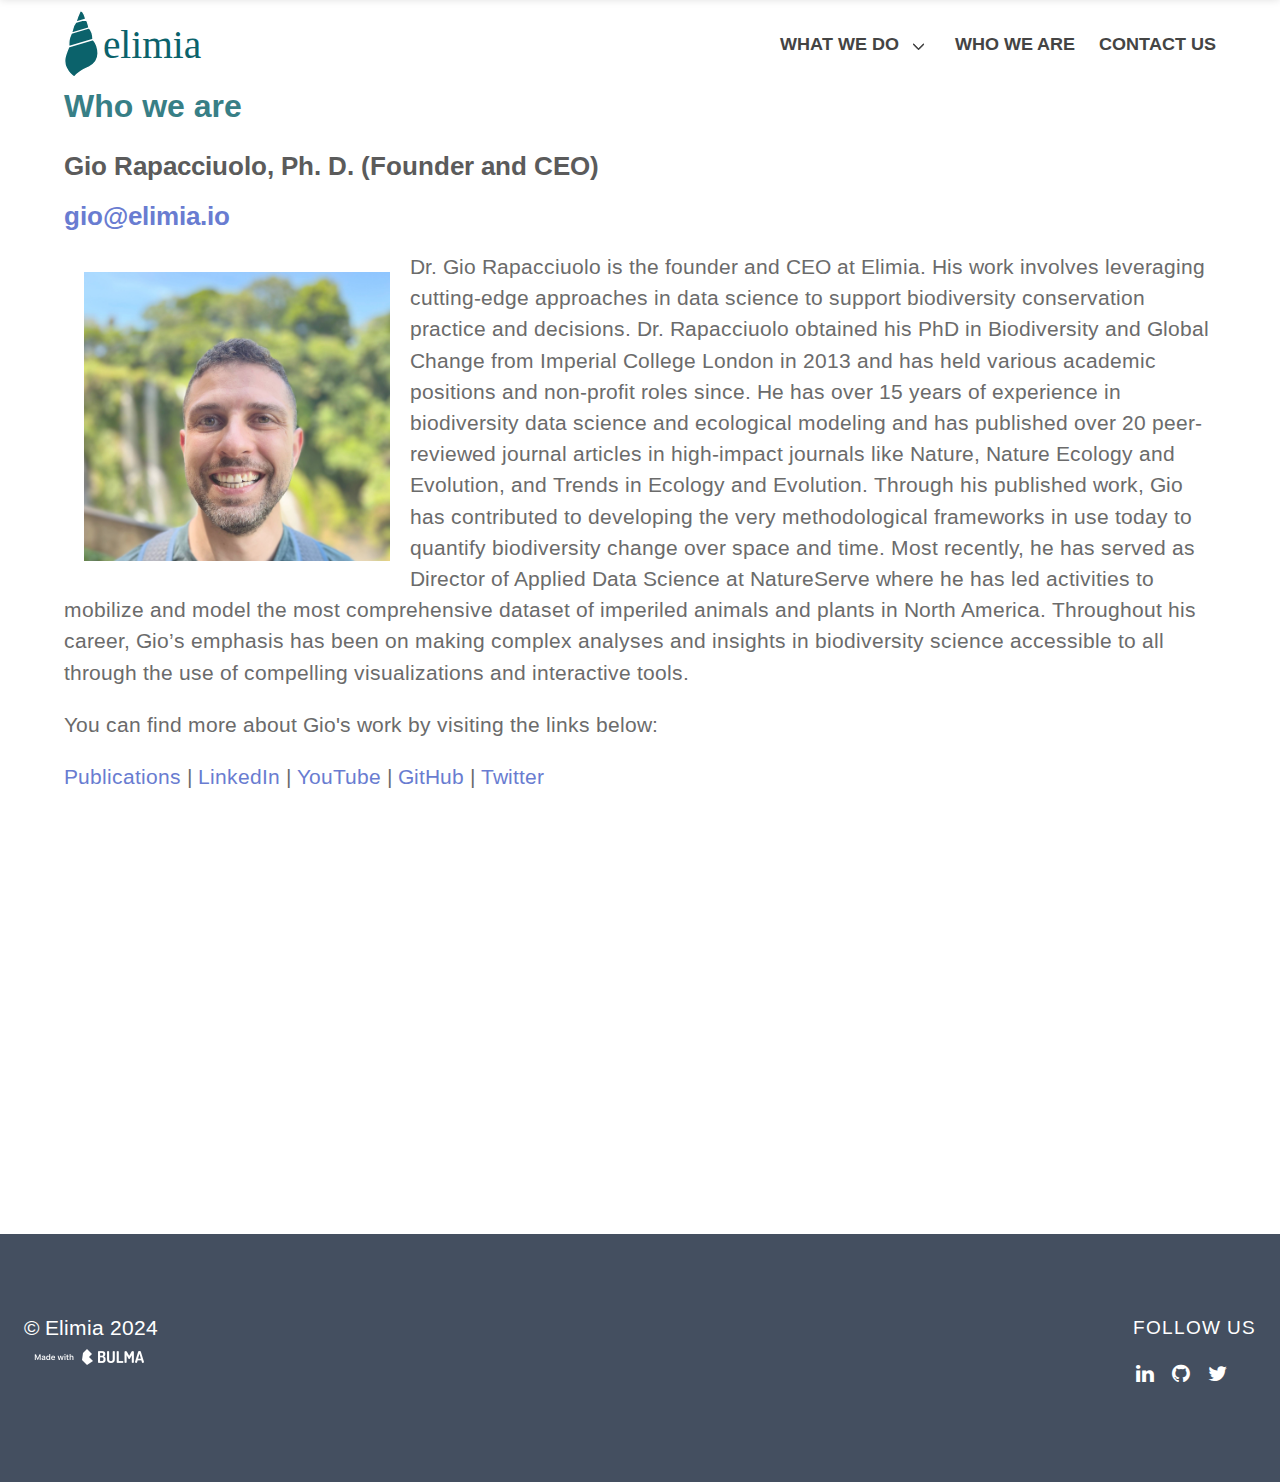
==== about/index.html @ deabaeec "Updated social media links" ====
<!DOCTYPE html>
<html lang="en-us">
  <head>
    

<meta property="og:title" content="Who we are" />
<meta property="og:description" content="Gio Rapacciuolo, Ph. D. (Founder and CEO) gio@elimia.io Dr. Gio Rapacciuolo is the founder and CEO at Elimia. His work involves leveraging cutting-edge approaches in data science to support biodiversity conservation practice and decisions. Dr. Rapacciuolo obtained his PhD in Biodiversity and Global Change from Imperial College London in 2013 and has held various academic positions and non-profit roles since. He has over 15 years of experience in biodiversity data science and ecological modeling and has published over 20 peer-reviewed journal articles in high-impact journals like Nature, Nature Ecology and Evolution, and Trends in Ecology and Evolution." />
<meta property="og:type" content="article" />
<meta property="og:url" content="/about/" /><meta property="article:section" content="" />





<meta name="description" content="Who we are"/>
<meta charset="utf-8">
<meta name="viewport" content="width=device-width, initial-scale=1, shrink-to-fit=no">
<meta http-equiv="x-ua-compatible" content="ie=edge">
    <title>Elimia</title>
    
<link rel="icon" type="image/png" href="../images/logos/elimia-logo-snail.png" />
<link href="https://fonts.googleapis.com/css?family=Arimo:400,600,700" rel="stylesheet">
<link rel="preconnect" href="https://fonts.googleapis.com">
<link rel="preconnect" href="https://fonts.gstatic.com" crossorigin>
<link href="https://fonts.googleapis.com/css2?family=Days+One&family=Michroma&family=Play:wght@700&family=Rubik+Maps&family=Silkscreen:wght@700&family=Ubuntu+Mono:wght@700&display=swap" rel="stylesheet">
<link rel="stylesheet" type="text/css" href="../css/style.min.0d9f09c57fe8b5c52411305d70f7b654db09a081e5975d8f3c5f0a048490cb61.css">
<link rel="stylesheet" type="text/css" href="../css/icons.css">

    
  
  <link href="//fonts.googleapis.com/css?family=Roboto:300,400,700" rel="stylesheet">

  </head>
  <body>
    
    
    <div id="preloader">
      <div id="status"></div>
    </div>
    

    

  
<nav class="navbar is-fresh is-transparent no-shadow" role="navigation" aria-label="main navigation">
  <div class="container">
    <div class="navbar-brand">
      <a class="navbar-item" href="../index.html">
        <img src="../images/logos/elimia-logo-dec2023.svg" alt="" width="161" height="72">
      </a>

      <a role="button" class="navbar-burger" aria-label="menu" aria-expanded="false" data-target="navbar-menu">
        <span aria-hidden="true"></span>
        <span aria-hidden="true"></span>
        <span aria-hidden="true"></span>
      </a>
    </div>

      <div id="navbar-menu" class="navbar-menu is-static">

        <div class="navbar-end">
          <div class="navbar-item has-dropdown is-hoverable">
            <a class="navbar-link">
              WHAT WE DO
            </a>

            <div class="navbar-dropdown">
              <a href="../integration/index.html" class="navbar-item">
                INTEGRATION - Integrate, synthesize, and mobilize big biodiversity data
              </a>
              <a href="../metrics/index.html" class="navbar-item">
                METRICS - Quantify biodiversity metrics over space and time
              </a>
              <a href="../visualization/index.html" class="navbar-item">
                VISUALIZATION - Create visualizations to convey biodiversity insights
              </a>
            </div>
          </div>
          <a href="../about/index.html" class="navbar-item is-secondary">
            WHO WE ARE
          </a>
          <a href="../index.html#section5" class="navbar-item is-secondary">
            CONTACT US
          </a>
        </div>
      </div>
  </div>
</nav>


<nav id="navbar-clone" class="navbar is-fresh is-transparent" role="navigation" aria-label="main navigation">
  <div class="container">
    <div class="navbar-brand">
      <a class="navbar-item" href="../index.html">
        <img src="../images/logos/elimia-logo-dec2023.svg" alt="" width="161" height="72">
      </a>

      <a role="button" class="navbar-burger" aria-label="menu" aria-expanded="false" data-target="cloned-navbar-menu">
        <span aria-hidden="true"></span>
        <span aria-hidden="true"></span>
        <span aria-hidden="true"></span>
      </a>
    </div>

    <div id="cloned-navbar-menu" class="navbar-menu is-fixed">

      <div class="navbar-end">
        <div class="navbar-item has-dropdown is-hoverable">
          <a class="navbar-link">
            WHAT WE DO
          </a>

          <div class="navbar-dropdown">
            <a href="../integration/index.html" class="navbar-item">
              INTEGRATION - Integrate, synthesize, and mobilize big biodiversity data
            </a>
            <a href="../metrics/index.html" class="navbar-item">
              METRICS - Quantify biodiversity metrics over space and time
            </a>
            <a href="../visualization/index.html" class="navbar-item">
              VISUALIZATION - Create visualizations to convey biodiversity insights
            </a>
          </div>
        </div>
        <a href="../about/index.html" class="navbar-item is-secondary">
          WHO WE ARE
        </a>
        <a href="../index.html#section5" class="navbar-item is-secondary">
          CONTACT US
        </a>
      </div>
    </div>
</div>
</nav>

<section class="section is-medium">
  <div class="container">
    <div class="columns">
      <div class="column is-centered-tablet-portrait">
        <h1 class="title section-title">Who we are</h1>
        <h5 class="subtitle is-5 is-muted"></h5>
      </div>
    </div>

    <div class="content">
      <h4 id="gio-rapacciuolo-ph-d-founder-and-ceo">Gio Rapacciuolo, Ph. D. (Founder and CEO)</h4>
<h4><a title="gio@elimia.io" href="mailto:gio@elimia.io" target="_blank">gio@elimia.io</a></h4>
<img src="../images/illustrations/gio-headshot.jpeg" alt="Gio" style = "width:30%; height:30%; float: left; padding: 20px;">
<p>Dr. Gio Rapacciuolo is the founder and CEO at Elimia. His work involves leveraging cutting-edge approaches in data science to support biodiversity conservation practice and decisions. Dr. Rapacciuolo obtained his PhD in Biodiversity and Global Change from Imperial College London in 2013 and has held various academic positions and non-profit roles since. He has over 15 years of experience in biodiversity data science and ecological modeling and has published over 20 peer-reviewed journal articles in high-impact journals like Nature, Nature Ecology and Evolution, and Trends in Ecology and Evolution. Through his published work, Gio has contributed to developing the very methodological frameworks in use today to quantify biodiversity change over space and time. Most recently, he has served as Director of Applied Data Science at NatureServe where he has led activities to mobilize and model the most comprehensive dataset of imperiled animals and plants in North America. Throughout his career, Gio’s emphasis has been on making complex analyses and insights in biodiversity science accessible to all through the use of compelling visualizations and interactive tools.</p> 
<div class="container">
<p>You can find more about Gio's work by visiting the links below:</p>
<a title="Google Scholar" href = "https://scholar.google.com/citations?hl=en&user=kLSLO8sAAAAJ" target="_blank">Publications</a> | <a title="LinkeIn" href = "https://www.linkedin.com/in/giorapac" target="_blank">LinkedIn</a> | <a title="YouTube" href = "https://www.youtube.com/channel/UC5vLQiRO3W-_lSa5wDBTE8w" target="_blank">YouTube</a> | <a title="GitHub" href = "https://github.com/giorap" target="_blank">GitHub</a> | <a title="Twitter" href = "https://twitter.com/giorapac" target="_blank">Twitter</a>
</div>
</br>
<div class="columns">
<div class="column is-half">
<iframe style="float: left;" width="560" height="315" src="https://www.youtube.com/embed/N4j9n86_EGI?si=Ao_A8sVzOPYHhmYO&amp;start=2" title="YouTube video player" frameborder="0" allow="accelerometer; autoplay; clipboard-write; encrypted-media; gyroscope; picture-in-picture; web-share" allowfullscreen></iframe>
</div>
<div class="column is-half">
<iframe width="560" height="315" src="https://www.youtube.com/embed/jVwHzXTii0M?si=tNhKdqgUnixdyuZm&amp;start=2" title="YouTube video player" frameborder="0" allow="accelerometer; autoplay; clipboard-write; encrypted-media; gyroscope; picture-in-picture; web-share" allowfullscreen></iframe>
</div>
</div>
    </div>
    </br>
    </br>
  </div>
</section>



  
  
<footer class="footer footer-dark">

<div class="columns">
  <div class="column is-10">
      <span> &#169; Elimia 2024</span>
            <div class="row">
            <a href="https://bulma.io" target="_blank">
              <img src="../images/logos/made-with-bulma.png" alt="Made with Bulma" width="128" height="24">
            </a>  
      </div>
  </div>
  <div class="column">
  <div class="footer-column" style="float: right;">
<div class="footer-header">
            <h3>FOLLOW US</h3>
            <nav class="level is-mobile">
              <div class="level-left">
                <a class="level-item" href="https://www.linkedin.com/company/elimia">
                  <span class="icon"><i class="fa fa-linkedin"></i></span>
                </a>
                <a class="level-item" href="https://github.com/giorap">
                  <span class="icon"><i class="fa fa-github"></i></span>
                </a>
                <a class="level-item" href="https://twitter.com/giorapac">
                  <span class="icon"><i class="fa fa-twitter"></i></span>
                </a>
              </div>
              </div>
            </nav>
          </div>
  </div>
</div>
</footer>

  

  
  
<div class="sidebar">
  <div class="sidebar-header">
    <img src=".../images/logos/fresh-white-alt.svg">
    <a class="sidebar-close" href="javascript:void(0);">
      <i data-feather="x"></i>
    </a>
  </div>
  <div class="inner">
    <ul class="sidebar-menu">
      
      <li>
        <a href="/agb/">
          AGB
        </a>
      </li>
      
      <li>
        <a href="../integration/index.html">
          Integration
        </a>
      </li>
      
      <li>
        <a href="../metrics/index.html">
          Metrics
        </a>
      </li>
      
      <li>
        <a href="../visualization/index.html">
          Visualization
        </a>
      </li>
      
      <li>
        <a href="../about/index.html">
          Who we are
        </a>
      </li>
      
    </ul>
  </div>
</div>

  



    
    <div id="backtotop"><a href="#"></a></div>

    <script src="https://cdnjs.cloudflare.com/ajax/libs/jquery/3.6.1/jquery.min.js"></script>
<script src="https://unpkg.com/feather-icons"></script>
<script src="../js/fresh.js"></script>
<script src="../js/jquery.panelslider.min.js"></script>
<script src="https://cdnjs.cloudflare.com/ajax/libs/modernizr/2.8.3/modernizr.min.js"></script>

  </body>
</html>
---- css/style.min.0d9f09c57fe8b5c52411305d70f7b654db09a081e5975d8f3c5f0a048490cb61.css ----
.navbar.is-fresh{position:relative;min-height:3.8rem;transition:all .3s;font-size:1.1rem!important;font-weight:600;z-index:99}.navbar.is-fresh .container{min-height:4rem}.navbar.is-fresh.no-shadow{box-shadow:none!important}.navbar.is-fresh .navbar-burger{width:4rem;height:4rem}.navbar.is-fresh .navbar-brand{min-height:4rem}.navbar.is-fresh .navbar-brand img{max-height:72px!important;height:72px}.navbar.is-fresh .navbar-brand:hover .navbar-item{background:0 0!important}.navbar.is-fresh .navbar-end{align-items:center}.navbar.is-fresh .navbar-item{color:#444}.navbar.is-fresh .navbar-item.is-secondary:hover{color:#0b626b!important}.navbar.is-fresh .navbar-item.has-dropdown{padding:10px 0}.navbar.is-fresh .navbar-item.has-dropdown .navbar-link{color:#444}.navbar.is-fresh .navbar-item.has-dropdown .navbar-link:after{top:55%;height:.5em;width:.5em;border-width:2px;border-color:#444}.navbar.is-fresh .navbar-item.has-dropdown .navbar-dropdown{top:3.4rem;min-width:220px;margin-top:4px;border-top-color:#0b626b}.navbar.is-fresh .navbar-item.has-dropdown .navbar-dropdown .navbar-item{padding:10px 20px}.navbar.is-fresh .navbar-item.has-dropdown:hover .navbar-link{color:#0b626b}.navbar.is-fresh .navbar-item.has-dropdown:hover .navbar-link:after{border-color:#0b626b}.navbar.is-fresh .navbar-item .signup{display:block;line-height:0;font-size:.9rem!important}.navbar.is-fresh.is-fixed{position:fixed;top:0;left:0;width:100%;min-height:4rem!important;background:#fff;box-shadow:0 0 8px rgba(0,0,0,.12)}.navbar.is-fresh.is-fixed a{color:#444f60}.navbar.is-fresh.is-fixed a:hover{color:#4fc1ea}#navbar-clone{position:fixed;top:0;left:0;width:100%;background:#fff;transform:translateY(-100%);z-index:100;box-shadow:0 0 8px rgba(0,0,0,.12)}#navbar-clone.is-active{transform:translateY(0)}div.nav-item.is-drop a{padding-right:7px}div.nav-item.is-drop:hover .dropContain .dropOut{opacity:1}div.nav-item.is-drop:hover,div.nav-item.is-drop:hover a{border-bottom:1px solid transparent!important;color:#0b626b}div.nav-item.is-drop:hover .dropContain{top:65px;animation:fadeInUp .27s ease-out}span.drop-caret{position:relative;top:5px}div.nav-item.is-drop{position:relative}div.nav-item.is-drop .dropContain{width:220px;position:absolute;z-index:3;left:50%;margin-left:-110px;top:-400px}div.nav-item.is-drop .dropContain .dropOut{width:220px;background:#fff;float:left;position:relative;margin-top:15px;opacity:0;-webkit-border-radius:4px;-moz-border-radius:4px;border-radius:4px;-webkit-box-shadow:0 1px 6px rgba(0,0,0,.15);-moz-box-shadow:0 1px 6px rgba(0,0,0,.15);box-shadow:0 1px 6px rgba(0,0,0,.15);-webkit-transition:all .5s ease-out;-moz-transition:all .5s ease-out;-ms-transition:all .5s ease-out;-o-transition:all .5s ease-out;transition:all .5s ease-out}div.nav-item.is-drop .dropContain .dropOut .triangle{width:0;height:0;position:absolute;border-left:8px solid transparent;border-right:8px solid transparent;border-bottom:8px solid #fff;top:-8px;left:50%;margin-left:-8px}div.nav-item.is-drop .dropContain .dropOut ul li{text-align:left;float:left;width:200px;padding:12px 0 10px 15px;margin:0 10px;color:#777;-webkit-border-radius:4px;-moz-border-radius:4px;border-radius:4px;-webkit-transition:background .1s ease-out;-moz-transition:background .1s ease-out;-ms-transition:background .1s ease-out;-o-transition:background .1s ease-out;transition:background .1s ease-out}div.nav-item.is-drop .dropContain .dropOut ul li:hover{background:#eff4f7;cursor:pointer}div.nav-item.is-drop .dropContain .dropOut ul{float:left;padding:10px 0}.section.section-light-grey{background-color:#e1eae7}.section.section-feature-grey{background-color:#fff}.section.section-secondary{background-color:#f39200}.section.section-half{height:75vh!important}.section .title,.section .subtitle{font-family:jura,sans-serif;color:#0b626b;font-weight:700}.section .subtitle.is-muted{color:#444;font-size:1.5rem}.title-wrapper{max-width:1000px;margin:0 auto}.title-wrapper .title,.title-wrapper .subtitle{font-family:arimo,sans-serif;font-weight:600}.title-wrapper .subtitle.is-muted{color:#444}.divider{height:3px;border-radius:50px;background:#0b626b;width:60px}.divider.is-centered{margin:0 auto}.content-wrapper{padding:150px 0}img.pushed-image{margin-top:-5vh}.media.icon-box{border-top:none!important;padding-top:0}.media.icon-box .media-content .content p .icon-box-title{color:#0b626b;font-size:1.75rem;font-weight:700}.media.icon-box .media-content .content p .icon-box-text{color:#444f60;font-size:1.75rem;font-weight:300}.hero-body{padding-top:6rem;padding-bottom:6rem;background-color:#fff}.hero-body .title{font-family:rubik maps;color:#0b626b}.hero-body .subtitle{font-family:arimo,sans-serif}.hero-body .title.is-bold{font-weight:500}.hero-body .subtitle.is-muted{color:#444}.hero-foot img.partner-logo{height:0}footer.footer-dark{background:#444f60;color:#fff}footer.footer-dark .columns{margin-top:15px}footer.footer-dark .footer-logo img{height:50px}footer.footer-dark .footer-column .footer-header h3{font-weight:500;font-size:1.2rem;text-transform:uppercase;letter-spacing:1px;margin-bottom:20px}footer.footer-dark .footer-column ul.link-list{line-height:40px;font-size:1.1rem}footer.footer-dark .footer-column ul.link-list a{color:#98a9c3;font-weight:400;transition:all .5s}footer.footer-dark .footer-column ul.link-list :hover{color:#fcfcfc}footer.footer-dark .footer-column .level-item .icon{color:#fff;transition:all .5s}footer.footer-dark .footer-column .level-item .icon :hover{color:#fcfcfc}.button{cursor:pointer;transition:all .5s}.button.cta{font-family:arimo,sans-serif;font-size:1rem;font-weight:600;padding:26px 40px}.button.is-clear{line-height:0!important}.button.rounded{border-radius:500px}.button.raised:hover{box-shadow:0 14px 26px -12px rgba(0,0,0,.42),0 4px 23px rgba(0,0,0,.12),0 8px 10px -5px rgba(0,0,0,.2)!important;opacity:.8}.button.btn-outlined{background:0 0}.button.signup-button{font-size:.9rem;font-weight:600;font-family:arimo,sans-serif;padding:24px 26px;width:130px}.button.primary-btn{outline:none;border-color:#0b626b;background-color:#0b626b;color:#fff;transition:all .5s}.button.primary-btn:hover{color:#fff}.button.primary-btn.raised:hover{box-shadow:0 14px 26px -12px rgba(11,98,107,.42),0 4px 23px rgba(0,0,0,.12),0 8px 10px -5px rgba(11,98,107,.42)!important;opacity:.8}.button.primary-btn.btn-outlined{border-color:#4fc1ea;color:#4fc1ea;background-color:transparent}.button.primary-btn.btn-outlined:hover{color:#fff;background-color:#4fc1ea}.button.secondary-btn{outline:none;border-color:#f39200;background-color:#f39200;color:#fff;transition:all .5s}.button.secondary-btn:hover{color:#fff}.button.secondary-btn.raised:hover{box-shadow:0 14px 26px -12px #0B626B,0 4px 23px rgba(11,98,107,.42),0 8px 10px -5px rgba(11,98,107,.42)!important;opacity:.8}.button.secondary-btn.btn-outlined{border-color:#f39200;color:#f39200;background-color:transparent}.button.secondary-btn.btn-outlined:hover{color:#fff;background-color:#f39200}.button.button.accent-btn{outline:none;border-color:#0b626b;background-color:#0b626b;color:#fff;transition:all .5s}.button.button.accent-btn:hover{color:#fff}.button.button.accent-btn.raised:hover{box-shadow:0 14px 26px -12px #0B626B,0 4px 23px rgba(11,98,107,.42),0 8px 10px -5px rgba(11,98,107,.42)!important;opacity:.8}.button.button.accent-btn.btn-outlined{border-color:#00efb7;color:#00efb7;background-color:transparent}.button.button.accent-btn.btn-outlined:hover{color:#fff;background-color:#00efb7}/*!_cards.scss v1.0.0 | Commercial License | built on top of bulma.io/Bulmax*/.feature-card{width:380px;height:420px;background-color:#fff;border-radius:3px;padding-right:0;margin:0 auto}.feature-card .card-title h4{font-family:arimo,sans-serif;padding-top:25px;font-size:1.75rem;font-weight:600;color:#444f60}.feature-card .card-icon img{height:120px;margin-top:20px}.feature-card .card-text{padding:40px}.feature-card .card-text p{color:#444}.feature-card .card-action{margin-top:0}.feature-card.is-bordered{border:1px solid #444f60;background-color:rgba(196,213,206,.5)}.flex-card{position:relative;background-color:#fff;border:0;border-radius:.1875rem;display:inline-block;position:relative;overflow:hidden;width:100%;margin-bottom:20px}.flex-card.raised{box-shadow:0 5px 25px rgba(0,0,0,.2)}.flex-card .tabs{padding:15px .7rem}.flex-card .navtab-content{min-height:190px}.flex-card .navtab-content p{padding:0 .8rem 20px}.flex-card .navigation-tabs.outlined-pills .tabs.tabs-header.primary{background-color:#4fc1ea}.flex-card .navigation-tabs.outlined-pills .tabs.tabs-header.secondary{background-color:#f39200}.flex-card .navigation-tabs.outlined-pills .tabs.tabs-header.accent{background-color:#00efb7}.flex-card .navigation-tabs.outlined-pills .tabs.tabs-header ul li a{color:#f2f2f2}.flex-card .navigation-tabs.outlined-pills .tabs.tabs-header ul li.is-active a{color:#fff;border:1px solid #fff;border-bottom-color:#fff!important}input.input{color:#878787;box-shadow:none!important;transition:all .8s;padding-bottom:3px}input.input.is-small{padding-bottom:2px;padding-left:10px}input.input.is-medium{padding-bottom:5px}input.input.is-large{padding-bottom:7px}input.input:focus,input.input:active{border-color:#eff4f7}input.input.rounded{border-radius:100px}input.input.is-primary-focus:focus{border-color:#4fc1ea}input.input.is-primary-focus:focus~span.icon i{color:#4fc1ea}input.input.is-secondary-focus:focus{border-color:#f39200}input.input.is-secondary-focus:focus~span.icon i{color:#f39200}input.input.is-accent-focus:focus{border-color:#00efb7}input.input.is-accent-focus:focus~span.icon i{color:#00efb7}input.input.is-bloody-focus:focus{border-color:#fc354c}input.input.is-bloody-focus:focus~span.icon i{color:#fc354c}.form-footer{width:100%}.animated{animation-duration:.5s;animation-fill-mode:both;-webkit-animation-duration:.5s;-webkit-animation-fill-mode:both}.delay-1{animation-delay:.25s}.delay-2{animation-delay:.5s}.delay-3{animation-delay:.75s}.delay-4{animation-delay:1s}@keyframes fadeInLeft{from{-webkit-transform:translate3d(20px,0,0);transform:translate3d(20px,0,0);opacity:0}to{-webkit-transform:translate3d(0,0,0);transform:translate3d(0,0,0);opacity:1}}@-webkit-keyframes fadeInLeft{from{-webkit-transform:translate3d(20px,0,0);transform:translate3d(20px,0,0);opacity:0}to{-webkit-transform:translate3d(0,0,0);transform:translate3d(0,0,0);opacity:1}}.preFadeInLeft{opacity:0}.fadeInLeft{opacity:0;animation-name:fadeInLeft;-webkit-animation-name:fadeInLeft}@keyframes fadeInUp{from{-webkit-transform:translate3d(0,20px,0);transform:translate3d(0,20px,0)}to{-webkit-transform:translate3d(0,0,0);transform:translate3d(0,0,0);opacity:1}}@-webkit-keyframes fadeInUp{from{-webkit-transform:translate3d(0,20px,0);transform:translate3d(0,20px,0)}to{-webkit-transform:translate3d(0,0,0);transform:translate3d(0,0,0);opacity:1}}.preFadeInUp{opacity:0}.fadeInUp{opacity:0;animation-name:fadeInUp;-webkit-animation-name:fadeInUp}.gelatine{animation:gelatine .6s;animation-duration:.6s;-webkit-animation-duration:.5s;animation-fill-mode:both;-webkit-animation-fill-mode:both}@keyframes gelatine{from,to{transform:scale(1,1)}25%{transform:scale(.9,1.1)}50%{transform:scale(1.1,.9)}75%{transform:scale(.95,1.05)}}.menu-icon-wrapper{position:relative;left:0;top:0;width:34px;height:34px;pointer-events:none;transition:.1s}.menu-icon-wrapper svg{position:absolute;top:-18px;left:-18px;transform:scale(.07);transform-origin:0 0}.menu-icon-wrapper svg path{stroke:#f39200;stroke-width:40px;stroke-linecap:round;stroke-linejoin:round;fill:transparent;transition:stroke-dasharray .5s}.menu-icon-wrapper svg path.path1{stroke-dashoffset:5803.15px;stroke-dasharray:2901.57px,2981.57px,240px}.menu-icon-wrapper svg path.path2{stroke-dashoffset:800px;stroke-dasharray:400px,480px,240px}.menu-icon-wrapper svg path.path3{stroke-dashoffset:6993.11px;stroke-dasharray:3496.56px,3576.56px,240px}.menu-icon-wrapper.open svg path.path1{stroke-dasharray:2901.57px,5258.15px,240px}.menu-icon-wrapper.open svg path.path2{stroke-dasharray:400px,600px,0}.menu-icon-wrapper.open svg path.path3{stroke-dasharray:3496.56px,6448.11px,240px}.menu-icon-wrapper .menu-icon-trigger{position:relative;width:100%;height:100%;cursor:pointer;pointer-events:auto;background:0 0;border:none;margin:0;padding:0}.sidebar{background:#344258;width:280px;height:100%;position:fixed;top:0;left:0;transform:translateX(-281px);transition:all .3s;z-index:10000;overflow-y:auto}.sidebar.is-active{transform:translateX(0)}.sidebar .sidebar-header{height:4.25rem;display:flex;justify-content:space-between;align-items:center;border-bottom:1px solid #3d4e68;padding:0 20px}.sidebar .sidebar-header img{height:32px}.sidebar .sidebar-header a{width:24px;height:24px}.sidebar .sidebar-header svg{stroke:#fff;transform:rotate(0);transition:all .3s;cursor:pointer}.sidebar .sidebar-header svg:hover{stroke:#f39200;transform:rotate(180deg)}.sidebar .inner{position:relative}.sidebar .inner .sidebar-menu{margin:0;padding:0;max-width:400px;list-style:none;list-style-type:none;font-family:arimo,sans-serif!important}.sidebar .inner .sidebar-menu li a{padding:20px 25px;display:block;text-decoration:none;color:#fff}.sidebar .inner .sidebar-menu li a:hover{padding:20px 25px;display:block;text-decoration:none;color:#fff}.sidebar .inner .sidebar-menu li a span{margin-right:20px;color:#fff}.sidebar .inner .sidebar-menu li.have-children ul{padding:0}.sidebar .inner .sidebar-menu li.have-children li a{background-color:#2b3648;padding-left:62px;border-bottom:1px solid #303d52;font-size:.8rem}.sidebar .inner .sidebar-menu li.have-children li a:hover{color:#4fc1ea;padding-left:62px}.sidebar .inner .sidebar-menu li.have-children span::after{position:absolute;top:27px;right:30px;content:"\f054";color:#fff;transition:all .5s;font-weight:200!important;font-size:.8rem}.sidebar .inner li.have-children,.sidebar .inner li{position:relative}.sidebar .inner li.have-children.active>a,.sidebar .inner li.have-children.active>a span,.sidebar .inner li.have-children.active>a span:after{color:#f39200}.sidebar .inner li.active.have-children span::after{-moz-transform:rotate(90deg);-o-transform:rotate(90deg);-webkit-transform:rotate(90deg);transform:rotate(90deg)}.sidebar .inner .sidebar-menu .have-children>ul{display:none}.testimonial{position:relative;overflow:hidden;margin:10px auto;min-width:220px;max-width:310px;width:100%;color:#333;text-align:left;box-shadow:none!important}.testimonial *{-webkit-box-sizing:border-box;box-sizing:border-box}.testimonial img{max-width:100%;height:80px;width:80px;border-radius:50%;margin-right:5px;display:block;z-index:1;position:absolute;right:60%}.testimonial blockquote{margin:0;display:block;border-radius:8px;position:relative;background-color:#fcfcfc;padding:30px 50px 65px;font-size:1.2rem;font-weight:500;margin:0 0 -40px;line-height:1.6em;box-shadow:0 0 5px rgba(0,0,0,.15)}.testimonial blockquote:before,.testimonial blockquote:after{font-family:fontawesome;content:"\f10d";position:absolute;font-size:20px;opacity:.3;font-style:normal}.testimonial blockquote:before{top:35px;left:20px}.testimonial blockquote:after{content:"\f10e";right:20px;bottom:35px}.testimonial .author{margin:0;height:80px;display:block;text-align:left;color:#fff;padding:0 35px;position:relative;z-index:0}.testimonial .author h5,.testimonial .author span{left:50%;position:absolute;opacity:.8;padding:3px 5px}.testimonial .author h5{text-transform:capitalize;bottom:60%;margin:0;font-weight:600;font-size:1.2rem;color:#444f60}.testimonial .author span{font-size:.8em;color:#fff;top:50%}@media(max-width:767px){.landing-caption{text-align:center}.navbar-menu .is-static{position:absolute;width:100%}.navbar-menu .is-fixed{position:fixed;width:100%}.navbar-menu .navbar-item{text-align:center!important}.navbar-menu .navbar-item .signup-button{width:100%!important}.navbar-menu .navbar-link{padding:10px 20px!important}.title.section-title{font-size:2rem!important}.level-left.level-social{display:flex;justify-content:flex-start}.pushed-image{margin-top:0!important}.testimonial{margin:0 auto}}@media only screen and (min-device-width:768px) and (max-device-width:1024px) and (orientation:portrait){.landing-caption{text-align:center}.navbar-menu .is-static{position:absolute;width:100%}.navbar-menu .is-fixed{position:fixed;width:100%}.navbar-menu .navbar-item{text-align:center!important}.navbar-menu .navbar-item .signup-button{width:100%!important}.navbar-menu .navbar-link{padding:10px 20px!important}.pushed-image{margin-top:0!important}.testimonial{margin:0 auto}.is-centered-tablet-portrait{text-align:center!important}.is-centered-tablet-portrait .divider{margin:0 auto!important}}section:focus{outline:none!important}button:focus,button:active{outline:none}#preloader{position:fixed;top:0;left:0;right:0;bottom:0;background-color:#fff;z-index:99}#status{width:200px;height:200px;position:absolute;left:50%;top:50%;background-image:url(../images/loaders/rings.svg);background-size:80px 80px;background-repeat:no-repeat;background-position:50%;margin:-100px 0 0 -100px}#backtotop{position:fixed;right:0;opacity:0;visibility:hidden;bottom:25px;margin:0 25px 0 0;z-index:9999;transition:.35s;transform:scale(.7);transition:all .5s}#backtotop.visible{opacity:1;visibility:visible;transform:scale(1)}#backtotop.visible a:hover{outline:none;opacity:.9;background:#0b626b}#backtotop a{outline:none;text-decoration:none;border:0;display:block;width:46px;height:46px;background-color:#66676b;opacity:1;transition:all .3s;border-radius:50%;text-align:center;font-size:26px}body #backtotop a{outline:none;color:#fff}#backtotop a:after{outline:none;content:"\f106";font-family:fontawesome;position:relative;display:block;top:50%;-webkit-transform:translateY(-55%);transform:translateY(-55%)}.is-disabled{pointer-events:none;opacity:.4;cursor:default!important}.is-hidden{display:none!important}.stuck{position:fixed!important;top:0!important;z-index:2!important}.light-text{color:#fff!important}.mb-20{margin-bottom:20px}.mb-40{margin-bottom:40px}.mb-60{margin-bottom:60px}.mt-20{margin-top:20px}.mt-40{margin-top:40px}.mt-50{margin-top:10px}.mt-60{margin-top:60px}.ml-30{margin-left:30px}.huge-pb{padding-bottom:100px}.pb-20{padding-bottom:20px!important}.pb-40{padding-bottom:40px!important}::-webkit-input-placeholder{color:#cecece}::-moz-placeholder{color:#cecece}:-ms-input-placeholder{color:#cecece}:-moz-placeholder{color:#cecece}/*!bulma.io v0.9.4 | MIT License | github.com/jgthms/bulma*/.pagination-previous,.pagination-next,.pagination-link,.pagination-ellipsis,.file-cta,.file-name,.select select,.textarea,.input,.button{-moz-appearance:none;-webkit-appearance:none;align-items:center;border:1px solid transparent;border-radius:4px;box-shadow:none;display:inline-flex;font-size:1rem;height:2.5em;justify-content:flex-start;line-height:1.5;padding-bottom:calc(.5em - 1px);padding-left:calc(.75em - 1px);padding-right:calc(.75em - 1px);padding-top:calc(.5em - 1px);position:relative;vertical-align:top}.pagination-previous:focus,.pagination-next:focus,.pagination-link:focus,.pagination-ellipsis:focus,.file-cta:focus,.file-name:focus,.select select:focus,.textarea:focus,.input:focus,.button:focus,.is-focused.pagination-previous,.is-focused.pagination-next,.is-focused.pagination-link,.is-focused.pagination-ellipsis,.is-focused.file-cta,.is-focused.file-name,.select select.is-focused,.is-focused.textarea,.is-focused.input,.is-focused.button,.pagination-previous:active,.pagination-next:active,.pagination-link:active,.pagination-ellipsis:active,.file-cta:active,.file-name:active,.select select:active,.textarea:active,.input:active,.button:active,.is-active.pagination-previous,.is-active.pagination-next,.is-active.pagination-link,.is-active.pagination-ellipsis,.is-active.file-cta,.is-active.file-name,.select select.is-active,.is-active.textarea,.is-active.input,.is-active.button{outline:none}[disabled].pagination-previous,[disabled].pagination-next,[disabled].pagination-link,[disabled].pagination-ellipsis,[disabled].file-cta,[disabled].file-name,.select select[disabled],[disabled].textarea,[disabled].input,[disabled].button,fieldset[disabled] .pagination-previous,fieldset[disabled] .pagination-next,fieldset[disabled] .pagination-link,fieldset[disabled] .pagination-ellipsis,fieldset[disabled] .file-cta,fieldset[disabled] .file-name,fieldset[disabled] .select select,.select fieldset[disabled] select,fieldset[disabled] .textarea,fieldset[disabled] .input,fieldset[disabled] .button{cursor:not-allowed}.is-unselectable,.tabs,.pagination-previous,.pagination-next,.pagination-link,.pagination-ellipsis,.breadcrumb,.file,.button{-webkit-touch-callout:none;-webkit-user-select:none;-moz-user-select:none;-ms-user-select:none;user-select:none}.navbar-link:not(.is-arrowless)::after,.select:not(.is-multiple):not(.is-loading)::after{border:3px solid transparent;border-radius:2px;border-right:0;border-top:0;content:" ";display:block;height:.625em;margin-top:-.4375em;pointer-events:none;position:absolute;top:50%;transform:rotate(-45deg);transform-origin:center;width:.625em}.tabs:not(:last-child),.pagination:not(:last-child),.message:not(:last-child),.level:not(:last-child),.breadcrumb:not(:last-child),.block:not(:last-child),.title:not(:last-child),.subtitle:not(:last-child),.table-container:not(:last-child),.table:not(:last-child),.progress:not(:last-child),.notification:not(:last-child),.content:not(:last-child),.box:not(:last-child){margin-bottom:1.5rem}.modal-close,.delete{-webkit-touch-callout:none;-webkit-user-select:none;-moz-user-select:none;-ms-user-select:none;user-select:none;-moz-appearance:none;-webkit-appearance:none;background-color:rgba(10,10,10,.2);border:none;border-radius:9999px;cursor:pointer;pointer-events:auto;display:inline-block;flex-grow:0;flex-shrink:0;font-size:0;height:20px;max-height:20px;max-width:20px;min-height:20px;min-width:20px;outline:none;position:relative;vertical-align:top;width:20px}.modal-close::before,.delete::before,.modal-close::after,.delete::after{background-color:#fff;content:"";display:block;left:50%;position:absolute;top:50%;transform:translateX(-50%)translateY(-50%)rotate(45deg);transform-origin:center center}.modal-close::before,.delete::before{height:2px;width:50%}.modal-close::after,.delete::after{height:50%;width:2px}.modal-close:hover,.delete:hover,.modal-close:focus,.delete:focus{background-color:rgba(10,10,10,.3)}.modal-close:active,.delete:active{background-color:rgba(10,10,10,.4)}.is-small.modal-close,.is-small.delete{height:16px;max-height:16px;max-width:16px;min-height:16px;min-width:16px;width:16px}.is-medium.modal-close,.is-medium.delete{height:24px;max-height:24px;max-width:24px;min-height:24px;min-width:24px;width:24px}.is-large.modal-close,.is-large.delete{height:32px;max-height:32px;max-width:32px;min-height:32px;min-width:32px;width:32px}.control.is-loading::after,.select.is-loading::after,.loader,.button.is-loading::after{animation:spinAround 500ms infinite linear;border:2px solid #dbdbdb;border-radius:9999px;border-right-color:transparent;border-top-color:transparent;content:"";display:block;height:1em;position:relative;width:1em}.hero-video,.is-overlay,.modal-background,.modal,.image.is-square img,.image.is-square .has-ratio,.image.is-1by1 img,.image.is-1by1 .has-ratio,.image.is-5by4 img,.image.is-5by4 .has-ratio,.image.is-4by3 img,.image.is-4by3 .has-ratio,.image.is-3by2 img,.image.is-3by2 .has-ratio,.image.is-5by3 img,.image.is-5by3 .has-ratio,.image.is-16by9 img,.image.is-16by9 .has-ratio,.image.is-2by1 img,.image.is-2by1 .has-ratio,.image.is-3by1 img,.image.is-3by1 .has-ratio,.image.is-4by5 img,.image.is-4by5 .has-ratio,.image.is-3by4 img,.image.is-3by4 .has-ratio,.image.is-2by3 img,.image.is-2by3 .has-ratio,.image.is-3by5 img,.image.is-3by5 .has-ratio,.image.is-9by16 img,.image.is-9by16 .has-ratio,.image.is-1by2 img,.image.is-1by2 .has-ratio,.image.is-1by3 img,.image.is-1by3 .has-ratio{bottom:0;left:0;position:absolute;right:0;top:0}.navbar-burger{-moz-appearance:none;-webkit-appearance:none;appearance:none;background:0 0;border:none;color:currentColor;font-family:inherit;font-size:1em;margin:0;padding:0}/*!minireset.css v0.0.6 | MIT License | github.com/jgthms/minireset.css*/html,body,p,ol,ul,li,dl,dt,dd,blockquote,figure,fieldset,legend,textarea,pre,iframe,hr,h1,h2,h3,h4,h5,h6{margin:0;padding:0}h1,h2,h3,h4,h5,h6{font-size:100%;font-weight:400}ul{list-style:none}button,input,select,textarea{margin:0}html{box-sizing:border-box}*,*::before,*::after{box-sizing:inherit}img,video{height:auto;max-width:100%}iframe{border:0}table{border-collapse:collapse;border-spacing:0}td,th{padding:0}td:not([align]),th:not([align]){text-align:inherit}html{background-color:#fff;font-size:16px;-moz-osx-font-smoothing:grayscale;-webkit-font-smoothing:antialiased;min-width:300px;overflow-x:hidden;overflow-y:scroll;text-rendering:optimizeLegibility;text-size-adjust:100%}article,aside,figure,footer,header,hgroup,section{display:block}body,button,input,optgroup,select,textarea{font-family:Arimo}code,pre{-moz-osx-font-smoothing:auto;-webkit-font-smoothing:auto;font-family:monospace}body{color:#4a4a4a;font-size:1.3em;font-weight:400;line-height:1.5}a{color:#485fc7;cursor:pointer;text-decoration:none}a strong{color:currentColor}a:hover{color:#363636}code{background-color:#f5f5f5;color:#da1039;font-size:.875em;font-weight:400;padding:.25em .5em}hr{background-color:#f5f5f5;border:none;display:block;height:2px;margin:1.5rem 0}img{height:auto;max-width:100%}input[type=checkbox],input[type=radio]{vertical-align:baseline}small{font-size:.875em}span{font-style:inherit;font-weight:inherit}strong{color:#363636;font-weight:700}fieldset{border:none}pre{-webkit-overflow-scrolling:touch;background-color:#f5f5f5;color:#4a4a4a;font-size:.875em;overflow-x:auto;padding:1.25rem 1.5rem;white-space:pre;word-wrap:normal}pre code{background-color:transparent;color:currentColor;font-size:1em;padding:0}table td,table th{vertical-align:top}table td:not([align]),table th:not([align]){text-align:inherit}table th{color:#363636}@keyframes spinAround{from{transform:rotate(0)}to{transform:rotate(359deg)}}.box{background-color:#fff;border-radius:6px;box-shadow:0 .5em 1em -.125em rgba(10,10,10,.1),0 0 0 1px rgba(10,10,10,2%);color:#4a4a4a;display:block;padding:1.25rem}a.box:hover,a.box:focus{box-shadow:0 .5em 1em -.125em rgba(10,10,10,.1),0 0 0 1px #485fc7}a.box:active{box-shadow:inset 0 1px 2px rgba(10,10,10,.2),0 0 0 1px #485fc7}.button{background-color:#fff;border-color:#dbdbdb;border-width:1px;color:#363636;cursor:pointer;justify-content:center;padding-bottom:calc(.5em - 1px);padding-left:1em;padding-right:1em;padding-top:calc(.5em - 1px);text-align:center;white-space:nowrap}.button strong{color:inherit}.button .icon,.button .icon.is-small,.button .icon.is-medium,.button .icon.is-large{height:1.5em;width:1.5em}.button .icon:first-child:not(:last-child){margin-left:calc(-.5em - 1px);margin-right:.25em}.button .icon:last-child:not(:first-child){margin-left:.25em;margin-right:calc(-.5em - 1px)}.button .icon:first-child:last-child{margin-left:calc(-.5em - 1px);margin-right:calc(-.5em - 1px)}.button:hover,.button.is-hovered{border-color:#b5b5b5;color:#363636}.button:focus,.button.is-focused{border-color:#485fc7;color:#363636}.button:focus:not(:active),.button.is-focused:not(:active){box-shadow:0 0 0 .125em rgba(72,95,199,.25)}.button:active,.button.is-active{border-color:#4a4a4a;color:#363636}.button.is-text{background-color:transparent;border-color:transparent;color:#4a4a4a;text-decoration:underline}.button.is-text:hover,.button.is-text.is-hovered,.button.is-text:focus,.button.is-text.is-focused{background-color:#f5f5f5;color:#363636}.button.is-text:active,.button.is-text.is-active{background-color:#e8e8e8;color:#363636}.button.is-text[disabled],fieldset[disabled] .button.is-text{background-color:transparent;border-color:transparent;box-shadow:none}.button.is-ghost{background:0 0;border-color:transparent;color:#485fc7;text-decoration:none}.button.is-ghost:hover,.button.is-ghost.is-hovered{color:#485fc7;text-decoration:underline}.button.is-white{background-color:#fff;border-color:transparent;color:#0a0a0a}.button.is-white:hover,.button.is-white.is-hovered{background-color:#f9f9f9;border-color:transparent;color:#0a0a0a}.button.is-white:focus,.button.is-white.is-focused{border-color:transparent;color:#0a0a0a}.button.is-white:focus:not(:active),.button.is-white.is-focused:not(:active){box-shadow:0 0 0 .125em rgba(255,255,255,.25)}.button.is-white:active,.button.is-white.is-active{background-color:#f2f2f2;border-color:transparent;color:#0a0a0a}.button.is-white[disabled],fieldset[disabled] .button.is-white{background-color:#fff;border-color:#fff;box-shadow:none}.button.is-white.is-inverted{background-color:#0a0a0a;color:#fff}.button.is-white.is-inverted:hover,.button.is-white.is-inverted.is-hovered{background-color:#000}.button.is-white.is-inverted[disabled],fieldset[disabled] .button.is-white.is-inverted{background-color:#0a0a0a;border-color:transparent;box-shadow:none;color:#fff}.button.is-white.is-loading::after{border-color:transparent transparent #0a0a0a #0a0a0a!important}.button.is-white.is-outlined{background-color:transparent;border-color:#fff;color:#fff}.button.is-white.is-outlined:hover,.button.is-white.is-outlined.is-hovered,.button.is-white.is-outlined:focus,.button.is-white.is-outlined.is-focused{background-color:#fff;border-color:#fff;color:#0a0a0a}.button.is-white.is-outlined.is-loading::after{border-color:transparent transparent #fff #fff!important}.button.is-white.is-outlined.is-loading:hover::after,.button.is-white.is-outlined.is-loading.is-hovered::after,.button.is-white.is-outlined.is-loading:focus::after,.button.is-white.is-outlined.is-loading.is-focused::after{border-color:transparent transparent #0a0a0a #0a0a0a!important}.button.is-white.is-outlined[disabled],fieldset[disabled] .button.is-white.is-outlined{background-color:transparent;border-color:#fff;box-shadow:none;color:#fff}.button.is-white.is-inverted.is-outlined{background-color:transparent;border-color:#0a0a0a;color:#0a0a0a}.button.is-white.is-inverted.is-outlined:hover,.button.is-white.is-inverted.is-outlined.is-hovered,.button.is-white.is-inverted.is-outlined:focus,.button.is-white.is-inverted.is-outlined.is-focused{background-color:#0a0a0a;color:#fff}.button.is-white.is-inverted.is-outlined.is-loading:hover::after,.button.is-white.is-inverted.is-outlined.is-loading.is-hovered::after,.button.is-white.is-inverted.is-outlined.is-loading:focus::after,.button.is-white.is-inverted.is-outlined.is-loading.is-focused::after{border-color:transparent transparent #fff #fff!important}.button.is-white.is-inverted.is-outlined[disabled],fieldset[disabled] .button.is-white.is-inverted.is-outlined{background-color:transparent;border-color:#0a0a0a;box-shadow:none;color:#0a0a0a}.button.is-black{background-color:#0a0a0a;border-color:transparent;color:#fff}.button.is-black:hover,.button.is-black.is-hovered{background-color:#040404;border-color:transparent;color:#fff}.button.is-black:focus,.button.is-black.is-focused{border-color:transparent;color:#fff}.button.is-black:focus:not(:active),.button.is-black.is-focused:not(:active){box-shadow:0 0 0 .125em rgba(10,10,10,.25)}.button.is-black:active,.button.is-black.is-active{background-color:#000;border-color:transparent;color:#fff}.button.is-black[disabled],fieldset[disabled] .button.is-black{background-color:#0a0a0a;border-color:#0a0a0a;box-shadow:none}.button.is-black.is-inverted{background-color:#fff;color:#0a0a0a}.button.is-black.is-inverted:hover,.button.is-black.is-inverted.is-hovered{background-color:#f2f2f2}.button.is-black.is-inverted[disabled],fieldset[disabled] .button.is-black.is-inverted{background-color:#fff;border-color:transparent;box-shadow:none;color:#0a0a0a}.button.is-black.is-loading::after{border-color:transparent transparent #fff #fff!important}.button.is-black.is-outlined{background-color:transparent;border-color:#0a0a0a;color:#0a0a0a}.button.is-black.is-outlined:hover,.button.is-black.is-outlined.is-hovered,.button.is-black.is-outlined:focus,.button.is-black.is-outlined.is-focused{background-color:#0a0a0a;border-color:#0a0a0a;color:#fff}.button.is-black.is-outlined.is-loading::after{border-color:transparent transparent #0a0a0a #0a0a0a!important}.button.is-black.is-outlined.is-loading:hover::after,.button.is-black.is-outlined.is-loading.is-hovered::after,.button.is-black.is-outlined.is-loading:focus::after,.button.is-black.is-outlined.is-loading.is-focused::after{border-color:transparent transparent #fff #fff!important}.button.is-black.is-outlined[disabled],fieldset[disabled] .button.is-black.is-outlined{background-color:transparent;border-color:#0a0a0a;box-shadow:none;color:#0a0a0a}.button.is-black.is-inverted.is-outlined{background-color:transparent;border-color:#fff;color:#fff}.button.is-black.is-inverted.is-outlined:hover,.button.is-black.is-inverted.is-outlined.is-hovered,.button.is-black.is-inverted.is-outlined:focus,.button.is-black.is-inverted.is-outlined.is-focused{background-color:#fff;color:#0a0a0a}.button.is-black.is-inverted.is-outlined.is-loading:hover::after,.button.is-black.is-inverted.is-outlined.is-loading.is-hovered::after,.button.is-black.is-inverted.is-outlined.is-loading:focus::after,.button.is-black.is-inverted.is-outlined.is-loading.is-focused::after{border-color:transparent transparent #0a0a0a #0a0a0a!important}.button.is-black.is-inverted.is-outlined[disabled],fieldset[disabled] .button.is-black.is-inverted.is-outlined{background-color:transparent;border-color:#fff;box-shadow:none;color:#fff}.button.is-light{background-color:#f5f5f5;border-color:transparent;color:rgba(0,0,0,.7)}.button.is-light:hover,.button.is-light.is-hovered{background-color:#eee;border-color:transparent;color:rgba(0,0,0,.7)}.button.is-light:focus,.button.is-light.is-focused{border-color:transparent;color:rgba(0,0,0,.7)}.button.is-light:focus:not(:active),.button.is-light.is-focused:not(:active){box-shadow:0 0 0 .125em rgba(245,245,245,.25)}.button.is-light:active,.button.is-light.is-active{background-color:#e8e8e8;border-color:transparent;color:rgba(0,0,0,.7)}.button.is-light[disabled],fieldset[disabled] .button.is-light{background-color:#f5f5f5;border-color:#f5f5f5;box-shadow:none}.button.is-light.is-inverted{background-color:rgba(0,0,0,.7);color:#f5f5f5}.button.is-light.is-inverted:hover,.button.is-light.is-inverted.is-hovered{background-color:rgba(0,0,0,.7)}.button.is-light.is-inverted[disabled],fieldset[disabled] .button.is-light.is-inverted{background-color:rgba(0,0,0,.7);border-color:transparent;box-shadow:none;color:#f5f5f5}.button.is-light.is-loading::after{border-color:transparent transparent rgba(0,0,0,.7)rgba(0,0,0,.7)!important}.button.is-light.is-outlined{background-color:transparent;border-color:#f5f5f5;color:#f5f5f5}.button.is-light.is-outlined:hover,.button.is-light.is-outlined.is-hovered,.button.is-light.is-outlined:focus,.button.is-light.is-outlined.is-focused{background-color:#f5f5f5;border-color:#f5f5f5;color:rgba(0,0,0,.7)}.button.is-light.is-outlined.is-loading::after{border-color:transparent transparent #f5f5f5 #f5f5f5!important}.button.is-light.is-outlined.is-loading:hover::after,.button.is-light.is-outlined.is-loading.is-hovered::after,.button.is-light.is-outlined.is-loading:focus::after,.button.is-light.is-outlined.is-loading.is-focused::after{border-color:transparent transparent rgba(0,0,0,.7)rgba(0,0,0,.7)!important}.button.is-light.is-outlined[disabled],fieldset[disabled] .button.is-light.is-outlined{background-color:transparent;border-color:#f5f5f5;box-shadow:none;color:#f5f5f5}.button.is-light.is-inverted.is-outlined{background-color:transparent;border-color:rgba(0,0,0,.7);color:rgba(0,0,0,.7)}.button.is-light.is-inverted.is-outlined:hover,.button.is-light.is-inverted.is-outlined.is-hovered,.button.is-light.is-inverted.is-outlined:focus,.button.is-light.is-inverted.is-outlined.is-focused{background-color:rgba(0,0,0,.7);color:#f5f5f5}.button.is-light.is-inverted.is-outlined.is-loading:hover::after,.button.is-light.is-inverted.is-outlined.is-loading.is-hovered::after,.button.is-light.is-inverted.is-outlined.is-loading:focus::after,.button.is-light.is-inverted.is-outlined.is-loading.is-focused::after{border-color:transparent transparent #f5f5f5 #f5f5f5!important}.button.is-light.is-inverted.is-outlined[disabled],fieldset[disabled] .button.is-light.is-inverted.is-outlined{background-color:transparent;border-color:rgba(0,0,0,.7);box-shadow:none;color:rgba(0,0,0,.7)}.button.is-dark{background-color:#363636;border-color:transparent;color:#fff}.button.is-dark:hover,.button.is-dark.is-hovered{background-color:#2f2f2f;border-color:transparent;color:#fff}.button.is-dark:focus,.button.is-dark.is-focused{border-color:transparent;color:#fff}.button.is-dark:focus:not(:active),.button.is-dark.is-focused:not(:active){box-shadow:0 0 0 .125em rgba(54,54,54,.25)}.button.is-dark:active,.button.is-dark.is-active{background-color:#292929;border-color:transparent;color:#fff}.button.is-dark[disabled],fieldset[disabled] .button.is-dark{background-color:#363636;border-color:#363636;box-shadow:none}.button.is-dark.is-inverted{background-color:#fff;color:#363636}.button.is-dark.is-inverted:hover,.button.is-dark.is-inverted.is-hovered{background-color:#f2f2f2}.button.is-dark.is-inverted[disabled],fieldset[disabled] .button.is-dark.is-inverted{background-color:#fff;border-color:transparent;box-shadow:none;color:#363636}.button.is-dark.is-loading::after{border-color:transparent transparent #fff #fff!important}.button.is-dark.is-outlined{background-color:transparent;border-color:#363636;color:#363636}.button.is-dark.is-outlined:hover,.button.is-dark.is-outlined.is-hovered,.button.is-dark.is-outlined:focus,.button.is-dark.is-outlined.is-focused{background-color:#363636;border-color:#363636;color:#fff}.button.is-dark.is-outlined.is-loading::after{border-color:transparent transparent #363636 #363636!important}.button.is-dark.is-outlined.is-loading:hover::after,.button.is-dark.is-outlined.is-loading.is-hovered::after,.button.is-dark.is-outlined.is-loading:focus::after,.button.is-dark.is-outlined.is-loading.is-focused::after{border-color:transparent transparent #fff #fff!important}.button.is-dark.is-outlined[disabled],fieldset[disabled] .button.is-dark.is-outlined{background-color:transparent;border-color:#363636;box-shadow:none;color:#363636}.button.is-dark.is-inverted.is-outlined{background-color:transparent;border-color:#fff;color:#fff}.button.is-dark.is-inverted.is-outlined:hover,.button.is-dark.is-inverted.is-outlined.is-hovered,.button.is-dark.is-inverted.is-outlined:focus,.button.is-dark.is-inverted.is-outlined.is-focused{background-color:#fff;color:#363636}.button.is-dark.is-inverted.is-outlined.is-loading:hover::after,.button.is-dark.is-inverted.is-outlined.is-loading.is-hovered::after,.button.is-dark.is-inverted.is-outlined.is-loading:focus::after,.button.is-dark.is-inverted.is-outlined.is-loading.is-focused::after{border-color:transparent transparent #363636 #363636!important}.button.is-dark.is-inverted.is-outlined[disabled],fieldset[disabled] .button.is-dark.is-inverted.is-outlined{background-color:transparent;border-color:#fff;box-shadow:none;color:#fff}.button.is-primary{background-color:#4fc1ea;border-color:transparent;color:#fff}.button.is-primary:hover,.button.is-primary.is-hovered{background-color:#44bde9;border-color:transparent;color:#fff}.button.is-primary:focus,.button.is-primary.is-focused{border-color:transparent;color:#fff}.button.is-primary:focus:not(:active),.button.is-primary.is-focused:not(:active){box-shadow:0 0 0 .125em rgba(79,193,234,.25)}.button.is-primary:active,.button.is-primary.is-active{background-color:#38b9e7;border-color:transparent;color:#fff}.button.is-primary[disabled],fieldset[disabled] .button.is-primary{background-color:#4fc1ea;border-color:#4fc1ea;box-shadow:none}.button.is-primary.is-inverted{background-color:#fff;color:#4fc1ea}.button.is-primary.is-inverted:hover,.button.is-primary.is-inverted.is-hovered{background-color:#f2f2f2}.button.is-primary.is-inverted[disabled],fieldset[disabled] .button.is-primary.is-inverted{background-color:#fff;border-color:transparent;box-shadow:none;color:#4fc1ea}.button.is-primary.is-loading::after{border-color:transparent transparent #fff #fff!important}.button.is-primary.is-outlined{background-color:transparent;border-color:#4fc1ea;color:#4fc1ea}.button.is-primary.is-outlined:hover,.button.is-primary.is-outlined.is-hovered,.button.is-primary.is-outlined:focus,.button.is-primary.is-outlined.is-focused{background-color:#4fc1ea;border-color:#4fc1ea;color:#fff}.button.is-primary.is-outlined.is-loading::after{border-color:transparent transparent #4fc1ea #4fc1ea!important}.button.is-primary.is-outlined.is-loading:hover::after,.button.is-primary.is-outlined.is-loading.is-hovered::after,.button.is-primary.is-outlined.is-loading:focus::after,.button.is-primary.is-outlined.is-loading.is-focused::after{border-color:transparent transparent #fff #fff!important}.button.is-primary.is-outlined[disabled],fieldset[disabled] .button.is-primary.is-outlined{background-color:transparent;border-color:#4fc1ea;box-shadow:none;color:#4fc1ea}.button.is-primary.is-inverted.is-outlined{background-color:transparent;border-color:#fff;color:#fff}.button.is-primary.is-inverted.is-outlined:hover,.button.is-primary.is-inverted.is-outlined.is-hovered,.button.is-primary.is-inverted.is-outlined:focus,.button.is-primary.is-inverted.is-outlined.is-focused{background-color:#fff;color:#4fc1ea}.button.is-primary.is-inverted.is-outlined.is-loading:hover::after,.button.is-primary.is-inverted.is-outlined.is-loading.is-hovered::after,.button.is-primary.is-inverted.is-outlined.is-loading:focus::after,.button.is-primary.is-inverted.is-outlined.is-loading.is-focused::after{border-color:transparent transparent #4fc1ea #4fc1ea!important}.button.is-primary.is-inverted.is-outlined[disabled],fieldset[disabled] .button.is-primary.is-inverted.is-outlined{background-color:transparent;border-color:#fff;box-shadow:none;color:#fff}.button.is-primary.is-light{background-color:#edf9fd;color:#106989}.button.is-primary.is-light:hover,.button.is-primary.is-light.is-hovered{background-color:#e1f5fb;border-color:transparent;color:#106989}.button.is-primary.is-light:active,.button.is-primary.is-light.is-active{background-color:#d6f1fa;border-color:transparent;color:#106989}.button.is-link{background-color:#485fc7;border-color:transparent;color:#fff}.button.is-link:hover,.button.is-link.is-hovered{background-color:#3e56c4;border-color:transparent;color:#fff}.button.is-link:focus,.button.is-link.is-focused{border-color:transparent;color:#fff}.button.is-link:focus:not(:active),.button.is-link.is-focused:not(:active){box-shadow:0 0 0 .125em rgba(72,95,199,.25)}.button.is-link:active,.button.is-link.is-active{background-color:#3a51bb;border-color:transparent;color:#fff}.button.is-link[disabled],fieldset[disabled] .button.is-link{background-color:#485fc7;border-color:#485fc7;box-shadow:none}.button.is-link.is-inverted{background-color:#fff;color:#485fc7}.button.is-link.is-inverted:hover,.button.is-link.is-inverted.is-hovered{background-color:#f2f2f2}.button.is-link.is-inverted[disabled],fieldset[disabled] .button.is-link.is-inverted{background-color:#fff;border-color:transparent;box-shadow:none;color:#485fc7}.button.is-link.is-loading::after{border-color:transparent transparent #fff #fff!important}.button.is-link.is-outlined{background-color:transparent;border-color:#485fc7;color:#485fc7}.button.is-link.is-outlined:hover,.button.is-link.is-outlined.is-hovered,.button.is-link.is-outlined:focus,.button.is-link.is-outlined.is-focused{background-color:#485fc7;border-color:#485fc7;color:#fff}.button.is-link.is-outlined.is-loading::after{border-color:transparent transparent #485fc7 #485fc7!important}.button.is-link.is-outlined.is-loading:hover::after,.button.is-link.is-outlined.is-loading.is-hovered::after,.button.is-link.is-outlined.is-loading:focus::after,.button.is-link.is-outlined.is-loading.is-focused::after{border-color:transparent transparent #fff #fff!important}.button.is-link.is-outlined[disabled],fieldset[disabled] .button.is-link.is-outlined{background-color:transparent;border-color:#485fc7;box-shadow:none;color:#485fc7}.button.is-link.is-inverted.is-outlined{background-color:transparent;border-color:#fff;color:#fff}.button.is-link.is-inverted.is-outlined:hover,.button.is-link.is-inverted.is-outlined.is-hovered,.button.is-link.is-inverted.is-outlined:focus,.button.is-link.is-inverted.is-outlined.is-focused{background-color:#fff;color:#485fc7}.button.is-link.is-inverted.is-outlined.is-loading:hover::after,.button.is-link.is-inverted.is-outlined.is-loading.is-hovered::after,.button.is-link.is-inverted.is-outlined.is-loading:focus::after,.button.is-link.is-inverted.is-outlined.is-loading.is-focused::after{border-color:transparent transparent #485fc7 #485fc7!important}.button.is-link.is-inverted.is-outlined[disabled],fieldset[disabled] .button.is-link.is-inverted.is-outlined{background-color:transparent;border-color:#fff;box-shadow:none;color:#fff}.button.is-link.is-light{background-color:#eff1fa;color:#3850b7}.button.is-link.is-light:hover,.button.is-link.is-light.is-hovered{background-color:#e6e9f7;border-color:transparent;color:#3850b7}.button.is-link.is-light:active,.button.is-link.is-light.is-active{background-color:#dce0f4;border-color:transparent;color:#3850b7}.button.is-info{background-color:#3e8ed0;border-color:transparent;color:#fff}.button.is-info:hover,.button.is-info.is-hovered{background-color:#3488ce;border-color:transparent;color:#fff}.button.is-info:focus,.button.is-info.is-focused{border-color:transparent;color:#fff}.button.is-info:focus:not(:active),.button.is-info.is-focused:not(:active){box-shadow:0 0 0 .125em rgba(62,142,208,.25)}.button.is-info:active,.button.is-info.is-active{background-color:#3082c5;border-color:transparent;color:#fff}.button.is-info[disabled],fieldset[disabled] .button.is-info{background-color:#3e8ed0;border-color:#3e8ed0;box-shadow:none}.button.is-info.is-inverted{background-color:#fff;color:#3e8ed0}.button.is-info.is-inverted:hover,.button.is-info.is-inverted.is-hovered{background-color:#f2f2f2}.button.is-info.is-inverted[disabled],fieldset[disabled] .button.is-info.is-inverted{background-color:#fff;border-color:transparent;box-shadow:none;color:#3e8ed0}.button.is-info.is-loading::after{border-color:transparent transparent #fff #fff!important}.button.is-info.is-outlined{background-color:transparent;border-color:#3e8ed0;color:#3e8ed0}.button.is-info.is-outlined:hover,.button.is-info.is-outlined.is-hovered,.button.is-info.is-outlined:focus,.button.is-info.is-outlined.is-focused{background-color:#3e8ed0;border-color:#3e8ed0;color:#fff}.button.is-info.is-outlined.is-loading::after{border-color:transparent transparent #3e8ed0 #3e8ed0!important}.button.is-info.is-outlined.is-loading:hover::after,.button.is-info.is-outlined.is-loading.is-hovered::after,.button.is-info.is-outlined.is-loading:focus::after,.button.is-info.is-outlined.is-loading.is-focused::after{border-color:transparent transparent #fff #fff!important}.button.is-info.is-outlined[disabled],fieldset[disabled] .button.is-info.is-outlined{background-color:transparent;border-color:#3e8ed0;box-shadow:none;color:#3e8ed0}.button.is-info.is-inverted.is-outlined{background-color:transparent;border-color:#fff;color:#fff}.button.is-info.is-inverted.is-outlined:hover,.button.is-info.is-inverted.is-outlined.is-hovered,.button.is-info.is-inverted.is-outlined:focus,.button.is-info.is-inverted.is-outlined.is-focused{background-color:#fff;color:#3e8ed0}.button.is-info.is-inverted.is-outlined.is-loading:hover::after,.button.is-info.is-inverted.is-outlined.is-loading.is-hovered::after,.button.is-info.is-inverted.is-outlined.is-loading:focus::after,.button.is-info.is-inverted.is-outlined.is-loading.is-focused::after{border-color:transparent transparent #3e8ed0 #3e8ed0!important}.button.is-info.is-inverted.is-outlined[disabled],fieldset[disabled] .button.is-info.is-inverted.is-outlined{background-color:transparent;border-color:#fff;box-shadow:none;color:#fff}.button.is-info.is-light{background-color:#eff5fb;color:#296fa8}.button.is-info.is-light:hover,.button.is-info.is-light.is-hovered{background-color:#e4eff9;border-color:transparent;color:#296fa8}.button.is-info.is-light:active,.button.is-info.is-light.is-active{background-color:#dae9f6;border-color:transparent;color:#296fa8}.button.is-success{background-color:#48c78e;border-color:transparent;color:#fff}.button.is-success:hover,.button.is-success.is-hovered{background-color:#3ec487;border-color:transparent;color:#fff}.button.is-success:focus,.button.is-success.is-focused{border-color:transparent;color:#fff}.button.is-success:focus:not(:active),.button.is-success.is-focused:not(:active){box-shadow:0 0 0 .125em rgba(72,199,142,.25)}.button.is-success:active,.button.is-success.is-active{background-color:#3abb81;border-color:transparent;color:#fff}.button.is-success[disabled],fieldset[disabled] .button.is-success{background-color:#48c78e;border-color:#48c78e;box-shadow:none}.button.is-success.is-inverted{background-color:#fff;color:#48c78e}.button.is-success.is-inverted:hover,.button.is-success.is-inverted.is-hovered{background-color:#f2f2f2}.button.is-success.is-inverted[disabled],fieldset[disabled] .button.is-success.is-inverted{background-color:#fff;border-color:transparent;box-shadow:none;color:#48c78e}.button.is-success.is-loading::after{border-color:transparent transparent #fff #fff!important}.button.is-success.is-outlined{background-color:transparent;border-color:#48c78e;color:#48c78e}.button.is-success.is-outlined:hover,.button.is-success.is-outlined.is-hovered,.button.is-success.is-outlined:focus,.button.is-success.is-outlined.is-focused{background-color:#48c78e;border-color:#48c78e;color:#fff}.button.is-success.is-outlined.is-loading::after{border-color:transparent transparent #48c78e #48c78e!important}.button.is-success.is-outlined.is-loading:hover::after,.button.is-success.is-outlined.is-loading.is-hovered::after,.button.is-success.is-outlined.is-loading:focus::after,.button.is-success.is-outlined.is-loading.is-focused::after{border-color:transparent transparent #fff #fff!important}.button.is-success.is-outlined[disabled],fieldset[disabled] .button.is-success.is-outlined{background-color:transparent;border-color:#48c78e;box-shadow:none;color:#48c78e}.button.is-success.is-inverted.is-outlined{background-color:transparent;border-color:#fff;color:#fff}.button.is-success.is-inverted.is-outlined:hover,.button.is-success.is-inverted.is-outlined.is-hovered,.button.is-success.is-inverted.is-outlined:focus,.button.is-success.is-inverted.is-outlined.is-focused{background-color:#fff;color:#48c78e}.button.is-success.is-inverted.is-outlined.is-loading:hover::after,.button.is-success.is-inverted.is-outlined.is-loading.is-hovered::after,.button.is-success.is-inverted.is-outlined.is-loading:focus::after,.button.is-success.is-inverted.is-outlined.is-loading.is-focused::after{border-color:transparent transparent #48c78e #48c78e!important}.button.is-success.is-inverted.is-outlined[disabled],fieldset[disabled] .button.is-success.is-inverted.is-outlined{background-color:transparent;border-color:#fff;box-shadow:none;color:#fff}.button.is-success.is-light{background-color:#effaf5;color:#257953}.button.is-success.is-light:hover,.button.is-success.is-light.is-hovered{background-color:#e6f7ef;border-color:transparent;color:#257953}.button.is-success.is-light:active,.button.is-success.is-light.is-active{background-color:#dcf4e9;border-color:transparent;color:#257953}.button.is-warning{background-color:#ffe08a;border-color:transparent;color:rgba(0,0,0,.7)}.button.is-warning:hover,.button.is-warning.is-hovered{background-color:#ffdc7d;border-color:transparent;color:rgba(0,0,0,.7)}.button.is-warning:focus,.button.is-warning.is-focused{border-color:transparent;color:rgba(0,0,0,.7)}.button.is-warning:focus:not(:active),.button.is-warning.is-focused:not(:active){box-shadow:0 0 0 .125em rgba(255,224,138,.25)}.button.is-warning:active,.button.is-warning.is-active{background-color:#ffd970;border-color:transparent;color:rgba(0,0,0,.7)}.button.is-warning[disabled],fieldset[disabled] .button.is-warning{background-color:#ffe08a;border-color:#ffe08a;box-shadow:none}.button.is-warning.is-inverted{background-color:rgba(0,0,0,.7);color:#ffe08a}.button.is-warning.is-inverted:hover,.button.is-warning.is-inverted.is-hovered{background-color:rgba(0,0,0,.7)}.button.is-warning.is-inverted[disabled],fieldset[disabled] .button.is-warning.is-inverted{background-color:rgba(0,0,0,.7);border-color:transparent;box-shadow:none;color:#ffe08a}.button.is-warning.is-loading::after{border-color:transparent transparent rgba(0,0,0,.7)rgba(0,0,0,.7)!important}.button.is-warning.is-outlined{background-color:transparent;border-color:#ffe08a;color:#ffe08a}.button.is-warning.is-outlined:hover,.button.is-warning.is-outlined.is-hovered,.button.is-warning.is-outlined:focus,.button.is-warning.is-outlined.is-focused{background-color:#ffe08a;border-color:#ffe08a;color:rgba(0,0,0,.7)}.button.is-warning.is-outlined.is-loading::after{border-color:transparent transparent #ffe08a #ffe08a!important}.button.is-warning.is-outlined.is-loading:hover::after,.button.is-warning.is-outlined.is-loading.is-hovered::after,.button.is-warning.is-outlined.is-loading:focus::after,.button.is-warning.is-outlined.is-loading.is-focused::after{border-color:transparent transparent rgba(0,0,0,.7)rgba(0,0,0,.7)!important}.button.is-warning.is-outlined[disabled],fieldset[disabled] .button.is-warning.is-outlined{background-color:transparent;border-color:#ffe08a;box-shadow:none;color:#ffe08a}.button.is-warning.is-inverted.is-outlined{background-color:transparent;border-color:rgba(0,0,0,.7);color:rgba(0,0,0,.7)}.button.is-warning.is-inverted.is-outlined:hover,.button.is-warning.is-inverted.is-outlined.is-hovered,.button.is-warning.is-inverted.is-outlined:focus,.button.is-warning.is-inverted.is-outlined.is-focused{background-color:rgba(0,0,0,.7);color:#ffe08a}.button.is-warning.is-inverted.is-outlined.is-loading:hover::after,.button.is-warning.is-inverted.is-outlined.is-loading.is-hovered::after,.button.is-warning.is-inverted.is-outlined.is-loading:focus::after,.button.is-warning.is-inverted.is-outlined.is-loading.is-focused::after{border-color:transparent transparent #ffe08a #ffe08a!important}.button.is-warning.is-inverted.is-outlined[disabled],fieldset[disabled] .button.is-warning.is-inverted.is-outlined{background-color:transparent;border-color:rgba(0,0,0,.7);box-shadow:none;color:rgba(0,0,0,.7)}.button.is-warning.is-light{background-color:#fffaeb;color:#946c00}.button.is-warning.is-light:hover,.button.is-warning.is-light.is-hovered{background-color:#fff6de;border-color:transparent;color:#946c00}.button.is-warning.is-light:active,.button.is-warning.is-light.is-active{background-color:#fff3d1;border-color:transparent;color:#946c00}.button.is-danger{background-color:#f14668;border-color:transparent;color:#fff}.button.is-danger:hover,.button.is-danger.is-hovered{background-color:#f03a5f;border-color:transparent;color:#fff}.button.is-danger:focus,.button.is-danger.is-focused{border-color:transparent;color:#fff}.button.is-danger:focus:not(:active),.button.is-danger.is-focused:not(:active){box-shadow:0 0 0 .125em rgba(241,70,104,.25)}.button.is-danger:active,.button.is-danger.is-active{background-color:#ef2e55;border-color:transparent;color:#fff}.button.is-danger[disabled],fieldset[disabled] .button.is-danger{background-color:#f14668;border-color:#f14668;box-shadow:none}.button.is-danger.is-inverted{background-color:#fff;color:#f14668}.button.is-danger.is-inverted:hover,.button.is-danger.is-inverted.is-hovered{background-color:#f2f2f2}.button.is-danger.is-inverted[disabled],fieldset[disabled] .button.is-danger.is-inverted{background-color:#fff;border-color:transparent;box-shadow:none;color:#f14668}.button.is-danger.is-loading::after{border-color:transparent transparent #fff #fff!important}.button.is-danger.is-outlined{background-color:transparent;border-color:#f14668;color:#f14668}.button.is-danger.is-outlined:hover,.button.is-danger.is-outlined.is-hovered,.button.is-danger.is-outlined:focus,.button.is-danger.is-outlined.is-focused{background-color:#f14668;border-color:#f14668;color:#fff}.button.is-danger.is-outlined.is-loading::after{border-color:transparent transparent #f14668 #f14668!important}.button.is-danger.is-outlined.is-loading:hover::after,.button.is-danger.is-outlined.is-loading.is-hovered::after,.button.is-danger.is-outlined.is-loading:focus::after,.button.is-danger.is-outlined.is-loading.is-focused::after{border-color:transparent transparent #fff #fff!important}.button.is-danger.is-outlined[disabled],fieldset[disabled] .button.is-danger.is-outlined{background-color:transparent;border-color:#f14668;box-shadow:none;color:#f14668}.button.is-danger.is-inverted.is-outlined{background-color:transparent;border-color:#fff;color:#fff}.button.is-danger.is-inverted.is-outlined:hover,.button.is-danger.is-inverted.is-outlined.is-hovered,.button.is-danger.is-inverted.is-outlined:focus,.button.is-danger.is-inverted.is-outlined.is-focused{background-color:#fff;color:#f14668}.button.is-danger.is-inverted.is-outlined.is-loading:hover::after,.button.is-danger.is-inverted.is-outlined.is-loading.is-hovered::after,.button.is-danger.is-inverted.is-outlined.is-loading:focus::after,.button.is-danger.is-inverted.is-outlined.is-loading.is-focused::after{border-color:transparent transparent #f14668 #f14668!important}.button.is-danger.is-inverted.is-outlined[disabled],fieldset[disabled] .button.is-danger.is-inverted.is-outlined{background-color:transparent;border-color:#fff;box-shadow:none;color:#fff}.button.is-danger.is-light{background-color:#feecf0;color:#cc0f35}.button.is-danger.is-light:hover,.button.is-danger.is-light.is-hovered{background-color:#fde0e6;border-color:transparent;color:#cc0f35}.button.is-danger.is-light:active,.button.is-danger.is-light.is-active{background-color:#fcd4dc;border-color:transparent;color:#cc0f35}.button.is-small{font-size:.75rem}.button.is-small:not(.is-rounded){border-radius:2px}.button.is-normal{font-size:1rem}.button.is-medium{font-size:1.25rem}.button.is-large{font-size:1.5rem}.button[disabled],fieldset[disabled] .button{background-color:#fff;border-color:#dbdbdb;box-shadow:none;opacity:.5}.button.is-fullwidth{display:flex;width:100%}.button.is-loading{color:transparent!important;pointer-events:none}.button.is-loading::after{position:absolute;left:calc(50% - (1em * .5));top:calc(50% - (1em * .5));position:absolute!important}.button.is-static{background-color:#f5f5f5;border-color:#dbdbdb;color:#7a7a7a;box-shadow:none;pointer-events:none}.button.is-rounded{border-radius:9999px;padding-left:calc(1em + .25em);padding-right:calc(1em + .25em)}.buttons{align-items:center;display:flex;flex-wrap:wrap;justify-content:flex-start}.buttons .button{margin-bottom:.5rem}.buttons .button:not(:last-child):not(.is-fullwidth){margin-right:.5rem}.buttons:last-child{margin-bottom:-.5rem}.buttons:not(:last-child){margin-bottom:1rem}.buttons.are-small .button:not(.is-normal):not(.is-medium):not(.is-large){font-size:.75rem}.buttons.are-small .button:not(.is-normal):not(.is-medium):not(.is-large):not(.is-rounded){border-radius:2px}.buttons.are-medium .button:not(.is-small):not(.is-normal):not(.is-large){font-size:1.25rem}.buttons.are-large .button:not(.is-small):not(.is-normal):not(.is-medium){font-size:1.5rem}.buttons.has-addons .button:not(:first-child){border-bottom-left-radius:0;border-top-left-radius:0}.buttons.has-addons .button:not(:last-child){border-bottom-right-radius:0;border-top-right-radius:0;margin-right:-1px}.buttons.has-addons .button:last-child{margin-right:0}.buttons.has-addons .button:hover,.buttons.has-addons .button.is-hovered{z-index:2}.buttons.has-addons .button:focus,.buttons.has-addons .button.is-focused,.buttons.has-addons .button:active,.buttons.has-addons .button.is-active,.buttons.has-addons .button.is-selected{z-index:3}.buttons.has-addons .button:focus:hover,.buttons.has-addons .button.is-focused:hover,.buttons.has-addons .button:active:hover,.buttons.has-addons .button.is-active:hover,.buttons.has-addons .button.is-selected:hover{z-index:4}.buttons.has-addons .button.is-expanded{flex-grow:1;flex-shrink:1}.buttons.is-centered{justify-content:center}.buttons.is-centered:not(.has-addons) .button:not(.is-fullwidth){margin-left:.25rem;margin-right:.25rem}.buttons.is-right{justify-content:flex-end}.buttons.is-right:not(.has-addons) .button:not(.is-fullwidth){margin-left:.25rem;margin-right:.25rem}@media screen and (max-width:768px){.button.is-responsive.is-small{font-size:.5625rem}.button.is-responsive,.button.is-responsive.is-normal{font-size:.65625rem}.button.is-responsive.is-medium{font-size:.75rem}.button.is-responsive.is-large{font-size:1rem}}@media screen and (min-width:769px) and (max-width:1023px){.button.is-responsive.is-small{font-size:.65625rem}.button.is-responsive,.button.is-responsive.is-normal{font-size:.75rem}.button.is-responsive.is-medium{font-size:1rem}.button.is-responsive.is-large{font-size:1.25rem}}.container{flex-grow:1;margin:0 auto;position:relative;width:auto}.container.is-fluid{max-width:none!important;padding-left:32px;padding-right:32px;width:100%}@media screen and (min-width:1024px){.container{max-width:960px}}@media screen and (max-width:1215px){.container.is-widescreen:not(.is-max-desktop){max-width:1152px}}@media screen and (max-width:1407px){.container.is-fullhd:not(.is-max-desktop):not(.is-max-widescreen){max-width:1344px}}@media screen and (min-width:1216px){.container:not(.is-max-desktop){max-width:1152px}}@media screen and (min-width:1408px){.container:not(.is-max-desktop):not(.is-max-widescreen){max-width:1344px}}.content li+li{margin-top:.25em}.content p:not(:last-child),.content dl:not(:last-child),.content ol:not(:last-child),.content ul:not(:last-child),.content blockquote:not(:last-child),.content pre:not(:last-child),.content table:not(:last-child){margin-bottom:1em}.content h1,.content h2,.content h3,.content h4,.content h5,.content h6{color:#363636;font-weight:600;line-height:1.125}.content h1{font-size:2em;margin-bottom:.5em}.content h1:not(:first-child){margin-top:1em}.content h2{font-size:1.75em;margin-bottom:.5714em}.content h2:not(:first-child){margin-top:1.1428em}.content h3{font-size:1.5em;margin-bottom:.6666em}.content h3:not(:first-child){margin-top:1.3333em}.content h4{font-size:1.25em;margin-bottom:.8em}.content h5{font-size:1.125em;margin-bottom:.8888em}.content h6{font-size:1em;margin-bottom:1em}.content blockquote{background-color:#f5f5f5;border-left:5px solid #dbdbdb;padding:1.25em 1.5em}.content ol{list-style-position:outside;margin-left:2em;margin-top:1em}.content ol:not([type]){list-style-type:decimal}.content ol:not([type]).is-lower-alpha{list-style-type:lower-alpha}.content ol:not([type]).is-lower-roman{list-style-type:lower-roman}.content ol:not([type]).is-upper-alpha{list-style-type:upper-alpha}.content ol:not([type]).is-upper-roman{list-style-type:upper-roman}.content ul{list-style:square outside;margin-left:2em;margin-top:1em}.content ul ul{list-style-type:circle;margin-top:.5em}.content ul ul ul{list-style-type:square}.content dd{margin-left:2em}.content figure{margin-left:2em;margin-right:2em;text-align:center}.content figure:not(:first-child){margin-top:2em}.content figure:not(:last-child){margin-bottom:2em}.content figure img{display:inline-block}.content figure figcaption{font-style:italic}.content pre{-webkit-overflow-scrolling:touch;overflow-x:auto;padding:1.25em 1.5em;white-space:pre;word-wrap:normal}.content sup,.content sub{font-size:75%}.content table{width:100%}.content table td,.content table th{border:1px solid #dbdbdb;border-width:0 0 1px;padding:.5em .75em;vertical-align:top}.content table th{color:#363636}.content table th:not([align]){text-align:inherit}.content table thead td,.content table thead th{border-width:0 0 2px;color:#363636}.content table tfoot td,.content table tfoot th{border-width:2px 0 0;color:#363636}.content table tbody tr:last-child td,.content table tbody tr:last-child th{border-bottom-width:0}.content .tabs li+li{margin-top:0}.content.is-small{font-size:.75rem}.content.is-normal{font-size:1rem}.content.is-medium{font-size:1.25rem}.content.is-large{font-size:1.5rem}.icon{align-items:center;display:inline-flex;justify-content:center;height:1.5rem;width:1.5rem}.icon.is-small{height:1rem;width:1rem}.icon.is-medium{height:2rem;width:2rem}.icon.is-large{height:3rem;width:3rem}.icon-text{align-items:flex-start;color:inherit;display:inline-flex;flex-wrap:wrap;line-height:1.5rem;vertical-align:top}.icon-text .icon{flex-grow:0;flex-shrink:0}.icon-text .icon:not(:last-child){margin-right:.25em}.icon-text .icon:not(:first-child){margin-left:.25em}div.icon-text{display:flex}.image{display:block;position:relative}.image img{display:block;height:auto;width:100%}.image img.is-rounded{border-radius:9999px}.image.is-fullwidth{width:100%}.image.is-square img,.image.is-square .has-ratio,.image.is-1by1 img,.image.is-1by1 .has-ratio,.image.is-5by4 img,.image.is-5by4 .has-ratio,.image.is-4by3 img,.image.is-4by3 .has-ratio,.image.is-3by2 img,.image.is-3by2 .has-ratio,.image.is-5by3 img,.image.is-5by3 .has-ratio,.image.is-16by9 img,.image.is-16by9 .has-ratio,.image.is-2by1 img,.image.is-2by1 .has-ratio,.image.is-3by1 img,.image.is-3by1 .has-ratio,.image.is-4by5 img,.image.is-4by5 .has-ratio,.image.is-3by4 img,.image.is-3by4 .has-ratio,.image.is-2by3 img,.image.is-2by3 .has-ratio,.image.is-3by5 img,.image.is-3by5 .has-ratio,.image.is-9by16 img,.image.is-9by16 .has-ratio,.image.is-1by2 img,.image.is-1by2 .has-ratio,.image.is-1by3 img,.image.is-1by3 .has-ratio{height:100%;width:100%}.image.is-square,.image.is-1by1{padding-top:100%}.image.is-5by4{padding-top:80%}.image.is-4by3{padding-top:75%}.image.is-3by2{padding-top:66.6666%}.image.is-5by3{padding-top:60%}.image.is-16by9{padding-top:56.25%}.image.is-2by1{padding-top:50%}.image.is-3by1{padding-top:33.3333%}.image.is-4by5{padding-top:125%}.image.is-3by4{padding-top:133.3333%}.image.is-2by3{padding-top:150%}.image.is-3by5{padding-top:166.6666%}.image.is-9by16{padding-top:177.7777%}.image.is-1by2{padding-top:200%}.image.is-1by3{padding-top:300%}.image.is-16x16{height:16px;width:16px}.image.is-24x24{height:24px;width:24px}.image.is-32x32{height:32px;width:32px}.image.is-48x48{height:48px;width:48px}.image.is-64x64{height:64px;width:64px}.image.is-96x96{height:96px;width:96px}.image.is-128x128{height:128px;width:128px}.notification{background-color:#f5f5f5;border-radius:4px;position:relative;padding:1.25rem 2.5rem 1.25rem 1.5rem}.notification a:not(.button):not(.dropdown-item){color:currentColor;text-decoration:underline}.notification strong{color:currentColor}.notification code,.notification pre{background:#fff}.notification pre code{background:0 0}.notification>.delete{right:.5rem;position:absolute;top:.5rem}.notification .title,.notification .subtitle,.notification .content{color:currentColor}.notification.is-white{background-color:#fff;color:#0a0a0a}.notification.is-black{background-color:#0a0a0a;color:#fff}.notification.is-light{background-color:#f5f5f5;color:rgba(0,0,0,.7)}.notification.is-dark{background-color:#363636;color:#fff}.notification.is-primary{background-color:#4fc1ea;color:#fff}.notification.is-primary.is-light{background-color:#edf9fd;color:#106989}.notification.is-link{background-color:#485fc7;color:#fff}.notification.is-link.is-light{background-color:#eff1fa;color:#3850b7}.notification.is-info{background-color:#3e8ed0;color:#fff}.notification.is-info.is-light{background-color:#eff5fb;color:#296fa8}.notification.is-success{background-color:#48c78e;color:#fff}.notification.is-success.is-light{background-color:#effaf5;color:#257953}.notification.is-warning{background-color:#ffe08a;color:rgba(0,0,0,.7)}.notification.is-warning.is-light{background-color:#fffaeb;color:#946c00}.notification.is-danger{background-color:#f14668;color:#fff}.notification.is-danger.is-light{background-color:#feecf0;color:#cc0f35}.progress{-moz-appearance:none;-webkit-appearance:none;border:none;border-radius:9999px;display:block;height:1rem;overflow:hidden;padding:0;width:100%}.progress::-webkit-progress-bar{background-color:#ededed}.progress::-webkit-progress-value{background-color:#4a4a4a}.progress::-moz-progress-bar{background-color:#4a4a4a}.progress::-ms-fill{background-color:#4a4a4a;border:none}.progress.is-white::-webkit-progress-value{background-color:#fff}.progress.is-white::-moz-progress-bar{background-color:#fff}.progress.is-white::-ms-fill{background-color:#fff}.progress.is-white:indeterminate{background-image:linear-gradient(to right,#fff 30%,#ededed 30%)}.progress.is-black::-webkit-progress-value{background-color:#0a0a0a}.progress.is-black::-moz-progress-bar{background-color:#0a0a0a}.progress.is-black::-ms-fill{background-color:#0a0a0a}.progress.is-black:indeterminate{background-image:linear-gradient(to right,#0a0a0a 30%,#ededed 30%)}.progress.is-light::-webkit-progress-value{background-color:#f5f5f5}.progress.is-light::-moz-progress-bar{background-color:#f5f5f5}.progress.is-light::-ms-fill{background-color:#f5f5f5}.progress.is-light:indeterminate{background-image:linear-gradient(to right,#f5f5f5 30%,#ededed 30%)}.progress.is-dark::-webkit-progress-value{background-color:#363636}.progress.is-dark::-moz-progress-bar{background-color:#363636}.progress.is-dark::-ms-fill{background-color:#363636}.progress.is-dark:indeterminate{background-image:linear-gradient(to right,#363636 30%,#ededed 30%)}.progress.is-primary::-webkit-progress-value{background-color:#4fc1ea}.progress.is-primary::-moz-progress-bar{background-color:#4fc1ea}.progress.is-primary::-ms-fill{background-color:#4fc1ea}.progress.is-primary:indeterminate{background-image:linear-gradient(to right,#4FC1EA 30%,#ededed 30%)}.progress.is-link::-webkit-progress-value{background-color:#485fc7}.progress.is-link::-moz-progress-bar{background-color:#485fc7}.progress.is-link::-ms-fill{background-color:#485fc7}.progress.is-link:indeterminate{background-image:linear-gradient(to right,#485fc7 30%,#ededed 30%)}.progress.is-info::-webkit-progress-value{background-color:#3e8ed0}.progress.is-info::-moz-progress-bar{background-color:#3e8ed0}.progress.is-info::-ms-fill{background-color:#3e8ed0}.progress.is-info:indeterminate{background-image:linear-gradient(to right,#3e8ed0 30%,#ededed 30%)}.progress.is-success::-webkit-progress-value{background-color:#48c78e}.progress.is-success::-moz-progress-bar{background-color:#48c78e}.progress.is-success::-ms-fill{background-color:#48c78e}.progress.is-success:indeterminate{background-image:linear-gradient(to right,#48c78e 30%,#ededed 30%)}.progress.is-warning::-webkit-progress-value{background-color:#ffe08a}.progress.is-warning::-moz-progress-bar{background-color:#ffe08a}.progress.is-warning::-ms-fill{background-color:#ffe08a}.progress.is-warning:indeterminate{background-image:linear-gradient(to right,#ffe08a 30%,#ededed 30%)}.progress.is-danger::-webkit-progress-value{background-color:#f14668}.progress.is-danger::-moz-progress-bar{background-color:#f14668}.progress.is-danger::-ms-fill{background-color:#f14668}.progress.is-danger:indeterminate{background-image:linear-gradient(to right,#f14668 30%,#ededed 30%)}.progress:indeterminate{animation-duration:1.5s;animation-iteration-count:infinite;animation-name:moveIndeterminate;animation-timing-function:linear;background-color:#ededed;background-image:linear-gradient(to right,#4a4a4a 30%,#ededed 30%);background-position:0 0;background-repeat:no-repeat;background-size:150% 150%}.progress:indeterminate::-webkit-progress-bar{background-color:transparent}.progress:indeterminate::-moz-progress-bar{background-color:transparent}.progress:indeterminate::-ms-fill{animation-name:none}.progress.is-small{height:.75rem}.progress.is-medium{height:1.25rem}.progress.is-large{height:1.5rem}@keyframes moveIndeterminate{from{background-position:200% 0}to{background-position:-200% 0}}.table{background-color:#fff;color:#363636}.table td,.table th{border:1px solid #dbdbdb;border-width:0 0 1px;padding:.5em .75em;vertical-align:top}.table td.is-white,.table th.is-white{background-color:#fff;border-color:#fff;color:#0a0a0a}.table td.is-black,.table th.is-black{background-color:#0a0a0a;border-color:#0a0a0a;color:#fff}.table td.is-light,.table th.is-light{background-color:#f5f5f5;border-color:#f5f5f5;color:rgba(0,0,0,.7)}.table td.is-dark,.table th.is-dark{background-color:#363636;border-color:#363636;color:#fff}.table td.is-primary,.table th.is-primary{background-color:#4fc1ea;border-color:#4fc1ea;color:#fff}.table td.is-link,.table th.is-link{background-color:#485fc7;border-color:#485fc7;color:#fff}.table td.is-info,.table th.is-info{background-color:#3e8ed0;border-color:#3e8ed0;color:#fff}.table td.is-success,.table th.is-success{background-color:#48c78e;border-color:#48c78e;color:#fff}.table td.is-warning,.table th.is-warning{background-color:#ffe08a;border-color:#ffe08a;color:rgba(0,0,0,.7)}.table td.is-danger,.table th.is-danger{background-color:#f14668;border-color:#f14668;color:#fff}.table td.is-narrow,.table th.is-narrow{white-space:nowrap;width:1%}.table td.is-selected,.table th.is-selected{background-color:#4fc1ea;color:#fff}.table td.is-selected a,.table td.is-selected strong,.table th.is-selected a,.table th.is-selected strong{color:currentColor}.table td.is-vcentered,.table th.is-vcentered{vertical-align:middle}.table th{color:#363636}.table th:not([align]){text-align:left}.table tr.is-selected{background-color:#4fc1ea;color:#fff}.table tr.is-selected a,.table tr.is-selected strong{color:currentColor}.table tr.is-selected td,.table tr.is-selected th{border-color:#fff;color:currentColor}.table thead{background-color:transparent}.table thead td,.table thead th{border-width:0 0 2px;color:#363636}.table tfoot{background-color:transparent}.table tfoot td,.table tfoot th{border-width:2px 0 0;color:#363636}.table tbody{background-color:transparent}.table tbody tr:last-child td,.table tbody tr:last-child th{border-bottom-width:0}.table.is-bordered td,.table.is-bordered th{border-width:1px}.table.is-bordered tr:last-child td,.table.is-bordered tr:last-child th{border-bottom-width:1px}.table.is-fullwidth{width:100%}.table.is-hoverable tbody tr:not(.is-selected):hover{background-color:#fafafa}.table.is-hoverable.is-striped tbody tr:not(.is-selected):hover{background-color:#fafafa}.table.is-hoverable.is-striped tbody tr:not(.is-selected):hover:nth-child(even){background-color:#f5f5f5}.table.is-narrow td,.table.is-narrow th{padding:.25em .5em}.table.is-striped tbody tr:not(.is-selected):nth-child(even){background-color:#fafafa}.table-container{-webkit-overflow-scrolling:touch;overflow:auto;overflow-y:hidden;max-width:100%}.tags{align-items:center;display:flex;flex-wrap:wrap;justify-content:flex-start}.tags .tag{margin-bottom:.5rem}.tags .tag:not(:last-child){margin-right:.5rem}.tags:last-child{margin-bottom:-.5rem}.tags:not(:last-child){margin-bottom:1rem}.tags.are-medium .tag:not(.is-normal):not(.is-large){font-size:1rem}.tags.are-large .tag:not(.is-normal):not(.is-medium){font-size:1.25rem}.tags.is-centered{justify-content:center}.tags.is-centered .tag{margin-right:.25rem;margin-left:.25rem}.tags.is-right{justify-content:flex-end}.tags.is-right .tag:not(:first-child){margin-left:.5rem}.tags.is-right .tag:not(:last-child){margin-right:0}.tags.has-addons .tag{margin-right:0}.tags.has-addons .tag:not(:first-child){margin-left:0;border-top-left-radius:0;border-bottom-left-radius:0}.tags.has-addons .tag:not(:last-child){border-top-right-radius:0;border-bottom-right-radius:0}.tag:not(body){align-items:center;background-color:#f5f5f5;border-radius:4px;color:#4a4a4a;display:inline-flex;font-size:.75rem;height:2em;justify-content:center;line-height:1.5;padding-left:.75em;padding-right:.75em;white-space:nowrap}.tag:not(body) .delete{margin-left:.25rem;margin-right:-.375rem}.tag:not(body).is-white{background-color:#fff;color:#0a0a0a}.tag:not(body).is-black{background-color:#0a0a0a;color:#fff}.tag:not(body).is-light{background-color:#f5f5f5;color:rgba(0,0,0,.7)}.tag:not(body).is-dark{background-color:#363636;color:#fff}.tag:not(body).is-primary{background-color:#4fc1ea;color:#fff}.tag:not(body).is-primary.is-light{background-color:#edf9fd;color:#106989}.tag:not(body).is-link{background-color:#485fc7;color:#fff}.tag:not(body).is-link.is-light{background-color:#eff1fa;color:#3850b7}.tag:not(body).is-info{background-color:#3e8ed0;color:#fff}.tag:not(body).is-info.is-light{background-color:#eff5fb;color:#296fa8}.tag:not(body).is-success{background-color:#48c78e;color:#fff}.tag:not(body).is-success.is-light{background-color:#effaf5;color:#257953}.tag:not(body).is-warning{background-color:#ffe08a;color:rgba(0,0,0,.7)}.tag:not(body).is-warning.is-light{background-color:#fffaeb;color:#946c00}.tag:not(body).is-danger{background-color:#f14668;color:#fff}.tag:not(body).is-danger.is-light{background-color:#feecf0;color:#cc0f35}.tag:not(body).is-normal{font-size:.75rem}.tag:not(body).is-medium{font-size:1rem}.tag:not(body).is-large{font-size:1.25rem}.tag:not(body) .icon:first-child:not(:last-child){margin-left:-.375em;margin-right:.1875em}.tag:not(body) .icon:last-child:not(:first-child){margin-left:.1875em;margin-right:-.375em}.tag:not(body) .icon:first-child:last-child{margin-left:-.375em;margin-right:-.375em}.tag:not(body).is-delete{margin-left:1px;padding:0;position:relative;width:2em}.tag:not(body).is-delete::before,.tag:not(body).is-delete::after{background-color:currentColor;content:"";display:block;left:50%;position:absolute;top:50%;transform:translateX(-50%)translateY(-50%)rotate(45deg);transform-origin:center center}.tag:not(body).is-delete::before{height:1px;width:50%}.tag:not(body).is-delete::after{height:50%;width:1px}.tag:not(body).is-delete:hover,.tag:not(body).is-delete:focus{background-color:#e8e8e8}.tag:not(body).is-delete:active{background-color:#dbdbdb}.tag:not(body).is-rounded{border-radius:9999px}a.tag:hover{text-decoration:underline}.title,.subtitle{word-break:break-word}.title em,.title span,.subtitle em,.subtitle span{font-weight:inherit}.title sub,.subtitle sub{font-size:.75em}.title sup,.subtitle sup{font-size:.75em}.title .tag,.subtitle .tag{vertical-align:middle}.title{color:#363636;font-size:2rem;font-weight:600;line-height:1.125}.title strong{color:inherit;font-weight:inherit}.title:not(.is-spaced)+.subtitle{margin-top:-1.25rem}.title.is-1{font-size:3.3rem}.title.is-2{font-size:2.5rem}.title.is-3{font-size:2rem}.title.is-4{font-size:1.5rem}.title.is-5{font-size:1.25rem}.title.is-6{font-size:1rem}.title.is-7{font-size:.75rem}.subtitle{color:#4a4a4a;font-size:1.25rem;font-weight:400;line-height:1.25}.subtitle strong{color:#363636;font-weight:600}.subtitle:not(.is-spaced)+.title{margin-top:-1.25rem}.subtitle.is-1{font-size:3.3rem}.subtitle.is-2{font-size:2.5rem}.subtitle.is-3{font-size:2rem}.subtitle.is-4{font-size:1.5rem}.subtitle.is-5{font-size:1.25rem}.subtitle.is-6{font-size:1rem}.subtitle.is-7{font-size:.75rem}.heading{display:block;font-size:11px;letter-spacing:1px;margin-bottom:5px;text-transform:uppercase}.number{align-items:center;background-color:#f5f5f5;border-radius:9999px;display:inline-flex;font-size:1.25rem;height:2em;justify-content:center;margin-right:1.5rem;min-width:2.5em;padding:.25rem .5rem;text-align:center;vertical-align:top}.select select,.textarea,.input{background-color:#fff;border-color:#dbdbdb;border-radius:4px;color:#363636}.select select::-moz-placeholder,.textarea::-moz-placeholder,.input::-moz-placeholder{color:rgba(54,54,54,.3)}.select select::-webkit-input-placeholder,.textarea::-webkit-input-placeholder,.input::-webkit-input-placeholder{color:rgba(54,54,54,.3)}.select select:-moz-placeholder,.textarea:-moz-placeholder,.input:-moz-placeholder{color:rgba(54,54,54,.3)}.select select:-ms-input-placeholder,.textarea:-ms-input-placeholder,.input:-ms-input-placeholder{color:rgba(54,54,54,.3)}.select select:hover,.textarea:hover,.input:hover,.select select.is-hovered,.is-hovered.textarea,.is-hovered.input{border-color:#b5b5b5}.select select:focus,.textarea:focus,.input:focus,.select select.is-focused,.is-focused.textarea,.is-focused.input,.select select:active,.textarea:active,.input:active,.select select.is-active,.is-active.textarea,.is-active.input{border-color:#485fc7;box-shadow:0 0 0 .125em rgba(72,95,199,.25)}.select select[disabled],[disabled].textarea,[disabled].input,fieldset[disabled] .select select,.select fieldset[disabled] select,fieldset[disabled] .textarea,fieldset[disabled] .input{background-color:#f5f5f5;border-color:#f5f5f5;box-shadow:none;color:#7a7a7a}.select select[disabled]::-moz-placeholder,[disabled].textarea::-moz-placeholder,[disabled].input::-moz-placeholder,fieldset[disabled] .select select::-moz-placeholder,.select fieldset[disabled] select::-moz-placeholder,fieldset[disabled] .textarea::-moz-placeholder,fieldset[disabled] .input::-moz-placeholder{color:rgba(122,122,122,.3)}.select select[disabled]::-webkit-input-placeholder,[disabled].textarea::-webkit-input-placeholder,[disabled].input::-webkit-input-placeholder,fieldset[disabled] .select select::-webkit-input-placeholder,.select fieldset[disabled] select::-webkit-input-placeholder,fieldset[disabled] .textarea::-webkit-input-placeholder,fieldset[disabled] .input::-webkit-input-placeholder{color:rgba(122,122,122,.3)}.select select[disabled]:-moz-placeholder,[disabled].textarea:-moz-placeholder,[disabled].input:-moz-placeholder,fieldset[disabled] .select select:-moz-placeholder,.select fieldset[disabled] select:-moz-placeholder,fieldset[disabled] .textarea:-moz-placeholder,fieldset[disabled] .input:-moz-placeholder{color:rgba(122,122,122,.3)}.select select[disabled]:-ms-input-placeholder,[disabled].textarea:-ms-input-placeholder,[disabled].input:-ms-input-placeholder,fieldset[disabled] .select select:-ms-input-placeholder,.select fieldset[disabled] select:-ms-input-placeholder,fieldset[disabled] .textarea:-ms-input-placeholder,fieldset[disabled] .input:-ms-input-placeholder{color:rgba(122,122,122,.3)}.textarea,.input{box-shadow:inset 0 .0625em .125em rgba(10,10,10,5%);max-width:100%;width:100%}[readonly].textarea,[readonly].input{box-shadow:none}.is-white.textarea,.is-white.input{border-color:#fff}.is-white.textarea:focus,.is-white.input:focus,.is-white.is-focused.textarea,.is-white.is-focused.input,.is-white.textarea:active,.is-white.input:active,.is-white.is-active.textarea,.is-white.is-active.input{box-shadow:0 0 0 .125em rgba(255,255,255,.25)}.is-black.textarea,.is-black.input{border-color:#0a0a0a}.is-black.textarea:focus,.is-black.input:focus,.is-black.is-focused.textarea,.is-black.is-focused.input,.is-black.textarea:active,.is-black.input:active,.is-black.is-active.textarea,.is-black.is-active.input{box-shadow:0 0 0 .125em rgba(10,10,10,.25)}.is-light.textarea,.is-light.input{border-color:#f5f5f5}.is-light.textarea:focus,.is-light.input:focus,.is-light.is-focused.textarea,.is-light.is-focused.input,.is-light.textarea:active,.is-light.input:active,.is-light.is-active.textarea,.is-light.is-active.input{box-shadow:0 0 0 .125em rgba(245,245,245,.25)}.is-dark.textarea,.is-dark.input{border-color:#363636}.is-dark.textarea:focus,.is-dark.input:focus,.is-dark.is-focused.textarea,.is-dark.is-focused.input,.is-dark.textarea:active,.is-dark.input:active,.is-dark.is-active.textarea,.is-dark.is-active.input{box-shadow:0 0 0 .125em rgba(54,54,54,.25)}.is-primary.textarea,.is-primary.input{border-color:#4fc1ea}.is-primary.textarea:focus,.is-primary.input:focus,.is-primary.is-focused.textarea,.is-primary.is-focused.input,.is-primary.textarea:active,.is-primary.input:active,.is-primary.is-active.textarea,.is-primary.is-active.input{box-shadow:0 0 0 .125em rgba(79,193,234,.25)}.is-link.textarea,.is-link.input{border-color:#485fc7}.is-link.textarea:focus,.is-link.input:focus,.is-link.is-focused.textarea,.is-link.is-focused.input,.is-link.textarea:active,.is-link.input:active,.is-link.is-active.textarea,.is-link.is-active.input{box-shadow:0 0 0 .125em rgba(72,95,199,.25)}.is-info.textarea,.is-info.input{border-color:#3e8ed0}.is-info.textarea:focus,.is-info.input:focus,.is-info.is-focused.textarea,.is-info.is-focused.input,.is-info.textarea:active,.is-info.input:active,.is-info.is-active.textarea,.is-info.is-active.input{box-shadow:0 0 0 .125em rgba(62,142,208,.25)}.is-success.textarea,.is-success.input{border-color:#48c78e}.is-success.textarea:focus,.is-success.input:focus,.is-success.is-focused.textarea,.is-success.is-focused.input,.is-success.textarea:active,.is-success.input:active,.is-success.is-active.textarea,.is-success.is-active.input{box-shadow:0 0 0 .125em rgba(72,199,142,.25)}.is-warning.textarea,.is-warning.input{border-color:#ffe08a}.is-warning.textarea:focus,.is-warning.input:focus,.is-warning.is-focused.textarea,.is-warning.is-focused.input,.is-warning.textarea:active,.is-warning.input:active,.is-warning.is-active.textarea,.is-warning.is-active.input{box-shadow:0 0 0 .125em rgba(255,224,138,.25)}.is-danger.textarea,.is-danger.input{border-color:#f14668}.is-danger.textarea:focus,.is-danger.input:focus,.is-danger.is-focused.textarea,.is-danger.is-focused.input,.is-danger.textarea:active,.is-danger.input:active,.is-danger.is-active.textarea,.is-danger.is-active.input{box-shadow:0 0 0 .125em rgba(241,70,104,.25)}.is-small.textarea,.is-small.input{border-radius:2px;font-size:.75rem}.is-medium.textarea,.is-medium.input{font-size:1.25rem}.is-large.textarea,.is-large.input{font-size:1.5rem}.is-fullwidth.textarea,.is-fullwidth.input{display:block;width:100%}.is-inline.textarea,.is-inline.input{display:inline;width:auto}.input.is-rounded{border-radius:9999px;padding-left:calc(calc(.75em - 1px) + .375em);padding-right:calc(calc(.75em - 1px) + .375em)}.input.is-static{background-color:transparent;border-color:transparent;box-shadow:none;padding-left:0;padding-right:0}.textarea{display:block;max-width:100%;min-width:100%;padding:calc(.75em - 1px);resize:vertical}.textarea:not([rows]){max-height:40em;min-height:8em}.textarea[rows]{height:initial}.textarea.has-fixed-size{resize:none}.radio,.checkbox{cursor:pointer;display:inline-block;line-height:1.25;position:relative}.radio input,.checkbox input{cursor:pointer}.radio:hover,.checkbox:hover{color:#363636}[disabled].radio,[disabled].checkbox,fieldset[disabled] .radio,fieldset[disabled] .checkbox,.radio input[disabled],.checkbox input[disabled]{color:#7a7a7a;cursor:not-allowed}.radio+.radio{margin-left:.5em}.select{display:inline-block;max-width:100%;position:relative;vertical-align:top}.select:not(.is-multiple){height:2.5em}.select:not(.is-multiple):not(.is-loading)::after{border-color:#485fc7;right:1.125em;z-index:4}.select.is-rounded select{border-radius:9999px;padding-left:1em}.select select{cursor:pointer;display:block;font-size:1em;max-width:100%;outline:none}.select select::-ms-expand{display:none}.select select[disabled]:hover,fieldset[disabled] .select select:hover{border-color:#f5f5f5}.select select:not([multiple]){padding-right:2.5em}.select select[multiple]{height:auto;padding:0}.select select[multiple] option{padding:.5em 1em}.select:not(.is-multiple):not(.is-loading):hover::after{border-color:#363636}.select.is-white:not(:hover)::after{border-color:#fff}.select.is-white select{border-color:#fff}.select.is-white select:hover,.select.is-white select.is-hovered{border-color:#f2f2f2}.select.is-white select:focus,.select.is-white select.is-focused,.select.is-white select:active,.select.is-white select.is-active{box-shadow:0 0 0 .125em rgba(255,255,255,.25)}.select.is-black:not(:hover)::after{border-color:#0a0a0a}.select.is-black select{border-color:#0a0a0a}.select.is-black select:hover,.select.is-black select.is-hovered{border-color:#000}.select.is-black select:focus,.select.is-black select.is-focused,.select.is-black select:active,.select.is-black select.is-active{box-shadow:0 0 0 .125em rgba(10,10,10,.25)}.select.is-light:not(:hover)::after{border-color:#f5f5f5}.select.is-light select{border-color:#f5f5f5}.select.is-light select:hover,.select.is-light select.is-hovered{border-color:#e8e8e8}.select.is-light select:focus,.select.is-light select.is-focused,.select.is-light select:active,.select.is-light select.is-active{box-shadow:0 0 0 .125em rgba(245,245,245,.25)}.select.is-dark:not(:hover)::after{border-color:#363636}.select.is-dark select{border-color:#363636}.select.is-dark select:hover,.select.is-dark select.is-hovered{border-color:#292929}.select.is-dark select:focus,.select.is-dark select.is-focused,.select.is-dark select:active,.select.is-dark select.is-active{box-shadow:0 0 0 .125em rgba(54,54,54,.25)}.select.is-primary:not(:hover)::after{border-color:#4fc1ea}.select.is-primary select{border-color:#4fc1ea}.select.is-primary select:hover,.select.is-primary select.is-hovered{border-color:#38b9e7}.select.is-primary select:focus,.select.is-primary select.is-focused,.select.is-primary select:active,.select.is-primary select.is-active{box-shadow:0 0 0 .125em rgba(79,193,234,.25)}.select.is-link:not(:hover)::after{border-color:#485fc7}.select.is-link select{border-color:#485fc7}.select.is-link select:hover,.select.is-link select.is-hovered{border-color:#3a51bb}.select.is-link select:focus,.select.is-link select.is-focused,.select.is-link select:active,.select.is-link select.is-active{box-shadow:0 0 0 .125em rgba(72,95,199,.25)}.select.is-info:not(:hover)::after{border-color:#3e8ed0}.select.is-info select{border-color:#3e8ed0}.select.is-info select:hover,.select.is-info select.is-hovered{border-color:#3082c5}.select.is-info select:focus,.select.is-info select.is-focused,.select.is-info select:active,.select.is-info select.is-active{box-shadow:0 0 0 .125em rgba(62,142,208,.25)}.select.is-success:not(:hover)::after{border-color:#48c78e}.select.is-success select{border-color:#48c78e}.select.is-success select:hover,.select.is-success select.is-hovered{border-color:#3abb81}.select.is-success select:focus,.select.is-success select.is-focused,.select.is-success select:active,.select.is-success select.is-active{box-shadow:0 0 0 .125em rgba(72,199,142,.25)}.select.is-warning:not(:hover)::after{border-color:#ffe08a}.select.is-warning select{border-color:#ffe08a}.select.is-warning select:hover,.select.is-warning select.is-hovered{border-color:#ffd970}.select.is-warning select:focus,.select.is-warning select.is-focused,.select.is-warning select:active,.select.is-warning select.is-active{box-shadow:0 0 0 .125em rgba(255,224,138,.25)}.select.is-danger:not(:hover)::after{border-color:#f14668}.select.is-danger select{border-color:#f14668}.select.is-danger select:hover,.select.is-danger select.is-hovered{border-color:#ef2e55}.select.is-danger select:focus,.select.is-danger select.is-focused,.select.is-danger select:active,.select.is-danger select.is-active{box-shadow:0 0 0 .125em rgba(241,70,104,.25)}.select.is-small{border-radius:2px;font-size:.75rem}.select.is-medium{font-size:1.25rem}.select.is-large{font-size:1.5rem}.select.is-disabled::after{border-color:#7a7a7a!important;opacity:.5}.select.is-fullwidth{width:100%}.select.is-fullwidth select{width:100%}.select.is-loading::after{margin-top:0;position:absolute;right:.625em;top:.625em;transform:none}.select.is-loading.is-small:after{font-size:.75rem}.select.is-loading.is-medium:after{font-size:1.25rem}.select.is-loading.is-large:after{font-size:1.5rem}.file{align-items:stretch;display:flex;justify-content:flex-start;position:relative}.file.is-white .file-cta{background-color:#fff;border-color:transparent;color:#0a0a0a}.file.is-white:hover .file-cta,.file.is-white.is-hovered .file-cta{background-color:#f9f9f9;border-color:transparent;color:#0a0a0a}.file.is-white:focus .file-cta,.file.is-white.is-focused .file-cta{border-color:transparent;box-shadow:0 0 .5em rgba(255,255,255,.25);color:#0a0a0a}.file.is-white:active .file-cta,.file.is-white.is-active .file-cta{background-color:#f2f2f2;border-color:transparent;color:#0a0a0a}.file.is-black .file-cta{background-color:#0a0a0a;border-color:transparent;color:#fff}.file.is-black:hover .file-cta,.file.is-black.is-hovered .file-cta{background-color:#040404;border-color:transparent;color:#fff}.file.is-black:focus .file-cta,.file.is-black.is-focused .file-cta{border-color:transparent;box-shadow:0 0 .5em rgba(10,10,10,.25);color:#fff}.file.is-black:active .file-cta,.file.is-black.is-active .file-cta{background-color:#000;border-color:transparent;color:#fff}.file.is-light .file-cta{background-color:#f5f5f5;border-color:transparent;color:rgba(0,0,0,.7)}.file.is-light:hover .file-cta,.file.is-light.is-hovered .file-cta{background-color:#eee;border-color:transparent;color:rgba(0,0,0,.7)}.file.is-light:focus .file-cta,.file.is-light.is-focused .file-cta{border-color:transparent;box-shadow:0 0 .5em rgba(245,245,245,.25);color:rgba(0,0,0,.7)}.file.is-light:active .file-cta,.file.is-light.is-active .file-cta{background-color:#e8e8e8;border-color:transparent;color:rgba(0,0,0,.7)}.file.is-dark .file-cta{background-color:#363636;border-color:transparent;color:#fff}.file.is-dark:hover .file-cta,.file.is-dark.is-hovered .file-cta{background-color:#2f2f2f;border-color:transparent;color:#fff}.file.is-dark:focus .file-cta,.file.is-dark.is-focused .file-cta{border-color:transparent;box-shadow:0 0 .5em rgba(54,54,54,.25);color:#fff}.file.is-dark:active .file-cta,.file.is-dark.is-active .file-cta{background-color:#292929;border-color:transparent;color:#fff}.file.is-primary .file-cta{background-color:#4fc1ea;border-color:transparent;color:#fff}.file.is-primary:hover .file-cta,.file.is-primary.is-hovered .file-cta{background-color:#44bde9;border-color:transparent;color:#fff}.file.is-primary:focus .file-cta,.file.is-primary.is-focused .file-cta{border-color:transparent;box-shadow:0 0 .5em rgba(79,193,234,.25);color:#fff}.file.is-primary:active .file-cta,.file.is-primary.is-active .file-cta{background-color:#38b9e7;border-color:transparent;color:#fff}.file.is-link .file-cta{background-color:#485fc7;border-color:transparent;color:#fff}.file.is-link:hover .file-cta,.file.is-link.is-hovered .file-cta{background-color:#3e56c4;border-color:transparent;color:#fff}.file.is-link:focus .file-cta,.file.is-link.is-focused .file-cta{border-color:transparent;box-shadow:0 0 .5em rgba(72,95,199,.25);color:#fff}.file.is-link:active .file-cta,.file.is-link.is-active .file-cta{background-color:#3a51bb;border-color:transparent;color:#fff}.file.is-info .file-cta{background-color:#3e8ed0;border-color:transparent;color:#fff}.file.is-info:hover .file-cta,.file.is-info.is-hovered .file-cta{background-color:#3488ce;border-color:transparent;color:#fff}.file.is-info:focus .file-cta,.file.is-info.is-focused .file-cta{border-color:transparent;box-shadow:0 0 .5em rgba(62,142,208,.25);color:#fff}.file.is-info:active .file-cta,.file.is-info.is-active .file-cta{background-color:#3082c5;border-color:transparent;color:#fff}.file.is-success .file-cta{background-color:#48c78e;border-color:transparent;color:#fff}.file.is-success:hover .file-cta,.file.is-success.is-hovered .file-cta{background-color:#3ec487;border-color:transparent;color:#fff}.file.is-success:focus .file-cta,.file.is-success.is-focused .file-cta{border-color:transparent;box-shadow:0 0 .5em rgba(72,199,142,.25);color:#fff}.file.is-success:active .file-cta,.file.is-success.is-active .file-cta{background-color:#3abb81;border-color:transparent;color:#fff}.file.is-warning .file-cta{background-color:#ffe08a;border-color:transparent;color:rgba(0,0,0,.7)}.file.is-warning:hover .file-cta,.file.is-warning.is-hovered .file-cta{background-color:#ffdc7d;border-color:transparent;color:rgba(0,0,0,.7)}.file.is-warning:focus .file-cta,.file.is-warning.is-focused .file-cta{border-color:transparent;box-shadow:0 0 .5em rgba(255,224,138,.25);color:rgba(0,0,0,.7)}.file.is-warning:active .file-cta,.file.is-warning.is-active .file-cta{background-color:#ffd970;border-color:transparent;color:rgba(0,0,0,.7)}.file.is-danger .file-cta{background-color:#f14668;border-color:transparent;color:#fff}.file.is-danger:hover .file-cta,.file.is-danger.is-hovered .file-cta{background-color:#f03a5f;border-color:transparent;color:#fff}.file.is-danger:focus .file-cta,.file.is-danger.is-focused .file-cta{border-color:transparent;box-shadow:0 0 .5em rgba(241,70,104,.25);color:#fff}.file.is-danger:active .file-cta,.file.is-danger.is-active .file-cta{background-color:#ef2e55;border-color:transparent;color:#fff}.file.is-small{font-size:.75rem}.file.is-normal{font-size:1rem}.file.is-medium{font-size:1.25rem}.file.is-medium .file-icon .fa{font-size:21px}.file.is-large{font-size:1.5rem}.file.is-large .file-icon .fa{font-size:28px}.file.has-name .file-cta{border-bottom-right-radius:0;border-top-right-radius:0}.file.has-name .file-name{border-bottom-left-radius:0;border-top-left-radius:0}.file.has-name.is-empty .file-cta{border-radius:4px}.file.has-name.is-empty .file-name{display:none}.file.is-boxed .file-label{flex-direction:column}.file.is-boxed .file-cta{flex-direction:column;height:auto;padding:1em 3em}.file.is-boxed .file-name{border-width:0 1px 1px}.file.is-boxed .file-icon{height:1.5em;width:1.5em}.file.is-boxed .file-icon .fa{font-size:21px}.file.is-boxed.is-small .file-icon .fa{font-size:14px}.file.is-boxed.is-medium .file-icon .fa{font-size:28px}.file.is-boxed.is-large .file-icon .fa{font-size:35px}.file.is-boxed.has-name .file-cta{border-radius:4px 4px 0 0}.file.is-boxed.has-name .file-name{border-radius:0 0 4px 4px;border-width:0 1px 1px}.file.is-centered{justify-content:center}.file.is-fullwidth .file-label{width:100%}.file.is-fullwidth .file-name{flex-grow:1;max-width:none}.file.is-right{justify-content:flex-end}.file.is-right .file-cta{border-radius:0 4px 4px 0}.file.is-right .file-name{border-radius:4px 0 0 4px;border-width:1px 0 1px 1px;order:-1}.file-label{align-items:stretch;display:flex;cursor:pointer;justify-content:flex-start;overflow:hidden;position:relative}.file-label:hover .file-cta{background-color:#eee;color:#363636}.file-label:hover .file-name{border-color:#d5d5d5}.file-label:active .file-cta{background-color:#e8e8e8;color:#363636}.file-label:active .file-name{border-color:#cfcfcf}.file-input{height:100%;left:0;opacity:0;outline:none;position:absolute;top:0;width:100%}.file-cta,.file-name{border-color:#dbdbdb;border-radius:4px;font-size:1em;padding-left:1em;padding-right:1em;white-space:nowrap}.file-cta{background-color:#f5f5f5;color:#4a4a4a}.file-name{border-color:#dbdbdb;border-style:solid;border-width:1px 1px 1px 0;display:block;max-width:16em;overflow:hidden;text-align:inherit;text-overflow:ellipsis}.file-icon{align-items:center;display:flex;height:1em;justify-content:center;margin-right:.5em;width:1em}.file-icon .fa{font-size:14px}.label{color:#363636;display:block;font-size:1rem;font-weight:700}.label:not(:last-child){margin-bottom:.5em}.label.is-small{font-size:.75rem}.label.is-medium{font-size:1.25rem}.label.is-large{font-size:1.5rem}.help{display:block;font-size:.75rem;margin-top:.25rem}.help.is-white{color:#fff}.help.is-black{color:#0a0a0a}.help.is-light{color:#f5f5f5}.help.is-dark{color:#363636}.help.is-primary{color:#4fc1ea}.help.is-link{color:#485fc7}.help.is-info{color:#3e8ed0}.help.is-success{color:#48c78e}.help.is-warning{color:#ffe08a}.help.is-danger{color:#f14668}.field:not(:last-child){margin-bottom:.75rem}.field.has-addons{display:flex;justify-content:flex-start}.field.has-addons .control:not(:last-child){margin-right:-1px}.field.has-addons .control:not(:first-child):not(:last-child) .button,.field.has-addons .control:not(:first-child):not(:last-child) .input,.field.has-addons .control:not(:first-child):not(:last-child) .select select{border-radius:0}.field.has-addons .control:first-child:not(:only-child) .button,.field.has-addons .control:first-child:not(:only-child) .input,.field.has-addons .control:first-child:not(:only-child) .select select{border-bottom-right-radius:0;border-top-right-radius:0}.field.has-addons .control:last-child:not(:only-child) .button,.field.has-addons .control:last-child:not(:only-child) .input,.field.has-addons .control:last-child:not(:only-child) .select select{border-bottom-left-radius:0;border-top-left-radius:0}.field.has-addons .control .button:not([disabled]):hover,.field.has-addons .control .button:not([disabled]).is-hovered,.field.has-addons .control .input:not([disabled]):hover,.field.has-addons .control .input:not([disabled]).is-hovered,.field.has-addons .control .select select:not([disabled]):hover,.field.has-addons .control .select select:not([disabled]).is-hovered{z-index:2}.field.has-addons .control .button:not([disabled]):focus,.field.has-addons .control .button:not([disabled]).is-focused,.field.has-addons .control .button:not([disabled]):active,.field.has-addons .control .button:not([disabled]).is-active,.field.has-addons .control .input:not([disabled]):focus,.field.has-addons .control .input:not([disabled]).is-focused,.field.has-addons .control .input:not([disabled]):active,.field.has-addons .control .input:not([disabled]).is-active,.field.has-addons .control .select select:not([disabled]):focus,.field.has-addons .control .select select:not([disabled]).is-focused,.field.has-addons .control .select select:not([disabled]):active,.field.has-addons .control .select select:not([disabled]).is-active{z-index:3}.field.has-addons .control .button:not([disabled]):focus:hover,.field.has-addons .control .button:not([disabled]).is-focused:hover,.field.has-addons .control .button:not([disabled]):active:hover,.field.has-addons .control .button:not([disabled]).is-active:hover,.field.has-addons .control .input:not([disabled]):focus:hover,.field.has-addons .control .input:not([disabled]).is-focused:hover,.field.has-addons .control .input:not([disabled]):active:hover,.field.has-addons .control .input:not([disabled]).is-active:hover,.field.has-addons .control .select select:not([disabled]):focus:hover,.field.has-addons .control .select select:not([disabled]).is-focused:hover,.field.has-addons .control .select select:not([disabled]):active:hover,.field.has-addons .control .select select:not([disabled]).is-active:hover{z-index:4}.field.has-addons .control.is-expanded{flex-grow:1;flex-shrink:1}.field.has-addons.has-addons-centered{justify-content:center}.field.has-addons.has-addons-right{justify-content:flex-end}.field.has-addons.has-addons-fullwidth .control{flex-grow:1;flex-shrink:0}.field.is-grouped{display:flex;justify-content:flex-start}.field.is-grouped>.control{flex-shrink:0}.field.is-grouped>.control:not(:last-child){margin-bottom:0;margin-right:.75rem}.field.is-grouped>.control.is-expanded{flex-grow:1;flex-shrink:1}.field.is-grouped.is-grouped-centered{justify-content:center}.field.is-grouped.is-grouped-right{justify-content:flex-end}.field.is-grouped.is-grouped-multiline{flex-wrap:wrap}.field.is-grouped.is-grouped-multiline>.control:last-child,.field.is-grouped.is-grouped-multiline>.control:not(:last-child){margin-bottom:.75rem}.field.is-grouped.is-grouped-multiline:last-child{margin-bottom:-.75rem}.field.is-grouped.is-grouped-multiline:not(:last-child){margin-bottom:0}@media screen and (min-width:769px),print{.field.is-horizontal{display:flex}}.field-label .label{font-size:inherit}@media screen and (max-width:768px){.field-label{margin-bottom:.5rem}}@media screen and (min-width:769px),print{.field-label{flex-basis:0;flex-grow:1;flex-shrink:0;margin-right:1.5rem;text-align:right}.field-label.is-small{font-size:.75rem;padding-top:.375em}.field-label.is-normal{padding-top:.375em}.field-label.is-medium{font-size:1.25rem;padding-top:.375em}.field-label.is-large{font-size:1.5rem;padding-top:.375em}}.field-body .field .field{margin-bottom:0}@media screen and (min-width:769px),print{.field-body{display:flex;flex-basis:0;flex-grow:5;flex-shrink:1}.field-body .field{margin-bottom:0}.field-body>.field{flex-shrink:1}.field-body>.field:not(.is-narrow){flex-grow:1}.field-body>.field:not(:last-child){margin-right:.75rem}}.control{box-sizing:border-box;clear:both;font-size:1rem;position:relative;text-align:inherit}.control.has-icons-left .input:focus~.icon,.control.has-icons-left .select:focus~.icon,.control.has-icons-right .input:focus~.icon,.control.has-icons-right .select:focus~.icon{color:#4a4a4a}.control.has-icons-left .input.is-small~.icon,.control.has-icons-left .select.is-small~.icon,.control.has-icons-right .input.is-small~.icon,.control.has-icons-right .select.is-small~.icon{font-size:.75rem}.control.has-icons-left .input.is-medium~.icon,.control.has-icons-left .select.is-medium~.icon,.control.has-icons-right .input.is-medium~.icon,.control.has-icons-right .select.is-medium~.icon{font-size:1.25rem}.control.has-icons-left .input.is-large~.icon,.control.has-icons-left .select.is-large~.icon,.control.has-icons-right .input.is-large~.icon,.control.has-icons-right .select.is-large~.icon{font-size:1.5rem}.control.has-icons-left .icon,.control.has-icons-right .icon{color:#dbdbdb;height:2.5em;pointer-events:none;position:absolute;top:0;width:2.5em;z-index:4}.control.has-icons-left .input,.control.has-icons-left .select select{padding-left:2.5em}.control.has-icons-left .icon.is-left{left:0}.control.has-icons-right .input,.control.has-icons-right .select select{padding-right:2.5em}.control.has-icons-right .icon.is-right{right:0}.control.is-loading::after{position:absolute!important;right:.625em;top:.625em;z-index:4}.control.is-loading.is-small:after{font-size:.75rem}.control.is-loading.is-medium:after{font-size:1.25rem}.control.is-loading.is-large:after{font-size:1.5rem}.breadcrumb{font-size:1rem;white-space:nowrap}.breadcrumb a{align-items:center;color:#485fc7;display:flex;justify-content:center;padding:0 .75em}.breadcrumb a:hover{color:#363636}.breadcrumb li{align-items:center;display:flex}.breadcrumb li:first-child a{padding-left:0}.breadcrumb li.is-active a{color:#363636;cursor:default;pointer-events:none}.breadcrumb li+li::before{color:#b5b5b5;content:"\0002f"}.breadcrumb ul,.breadcrumb ol{align-items:flex-start;display:flex;flex-wrap:wrap;justify-content:flex-start}.breadcrumb .icon:first-child{margin-right:.5em}.breadcrumb .icon:last-child{margin-left:.5em}.breadcrumb.is-centered ol,.breadcrumb.is-centered ul{justify-content:center}.breadcrumb.is-right ol,.breadcrumb.is-right ul{justify-content:flex-end}.breadcrumb.is-small{font-size:.75rem}.breadcrumb.is-medium{font-size:1.25rem}.breadcrumb.is-large{font-size:1.5rem}.breadcrumb.has-arrow-separator li+li::before{content:"\02192"}.breadcrumb.has-bullet-separator li+li::before{content:"\02022"}.breadcrumb.has-dot-separator li+li::before{content:"\000b7"}.breadcrumb.has-succeeds-separator li+li::before{content:"\0227B"}.card{background-color:#fff;border-radius:.25rem;box-shadow:0 .5em 1em -.125em rgba(10,10,10,.1),0 0 0 1px rgba(10,10,10,2%);color:#4a4a4a;max-width:100%;position:relative}.card-footer:first-child,.card-content:first-child,.card-header:first-child{border-top-left-radius:.25rem;border-top-right-radius:.25rem}.card-footer:last-child,.card-content:last-child,.card-header:last-child{border-bottom-left-radius:.25rem;border-bottom-right-radius:.25rem}.card-header{background-color:transparent;align-items:stretch;box-shadow:0 .125em .25em rgba(10,10,10,.1);display:flex}.card-header-title{align-items:center;color:#363636;display:flex;flex-grow:1;font-weight:700;padding:.75rem 1rem}.card-header-title.is-centered{justify-content:center}.card-header-icon{-moz-appearance:none;-webkit-appearance:none;appearance:none;background:0 0;border:none;color:currentColor;font-family:inherit;font-size:1em;margin:0;padding:0;align-items:center;cursor:pointer;display:flex;justify-content:center;padding:.75rem 1rem}.card-image{display:block;position:relative}.card-image:first-child img{border-top-left-radius:.25rem;border-top-right-radius:.25rem}.card-image:last-child img{border-bottom-left-radius:.25rem;border-bottom-right-radius:.25rem}.card-content{background-color:transparent;padding:1.5rem}.card-footer{background-color:transparent;border-top:1px solid #ededed;align-items:stretch;display:flex}.card-footer-item{align-items:center;display:flex;flex-basis:0;flex-grow:1;flex-shrink:0;justify-content:center;padding:.75rem}.card-footer-item:not(:last-child){border-right:1px solid #ededed}.card .media:not(:last-child){margin-bottom:1.5rem}.dropdown{display:inline-flex;position:relative;vertical-align:top}.dropdown.is-active .dropdown-menu,.dropdown.is-hoverable:hover .dropdown-menu{display:block}.dropdown.is-right .dropdown-menu{left:auto;right:0}.dropdown.is-up .dropdown-menu{bottom:100%;padding-bottom:4px;padding-top:initial;top:auto}.dropdown-menu{display:none;left:0;min-width:12rem;padding-top:4px;position:absolute;top:100%;z-index:20}.dropdown-content{background-color:#fff;border-radius:4px;box-shadow:0 .5em 1em -.125em rgba(10,10,10,.1),0 0 0 1px rgba(10,10,10,2%);padding-bottom:.5rem;padding-top:.5rem}.dropdown-item{color:#4a4a4a;display:block;font-size:.875rem;line-height:1.5;padding:.375rem 1rem;position:relative}a.dropdown-item,button.dropdown-item{padding-right:3rem;text-align:inherit;white-space:nowrap;width:100%}a.dropdown-item:hover,button.dropdown-item:hover{background-color:#f5f5f5;color:#0a0a0a}a.dropdown-item.is-active,button.dropdown-item.is-active{background-color:#485fc7;color:#fff}.dropdown-divider{background-color:#ededed;border:none;display:block;height:1px;margin:.5rem 0}.level{align-items:center;justify-content:space-between}.level code{border-radius:4px}.level img{display:inline-block;vertical-align:top}.level.is-mobile{display:flex}.level.is-mobile .level-left,.level.is-mobile .level-right{display:flex}.level.is-mobile .level-left+.level-right{margin-top:0}.level.is-mobile .level-item:not(:last-child){margin-bottom:0;margin-right:.75rem}.level.is-mobile .level-item:not(.is-narrow){flex-grow:1}@media screen and (min-width:769px),print{.level{display:flex}.level>.level-item:not(.is-narrow){flex-grow:1}}.level-item{align-items:center;display:flex;flex-basis:auto;flex-grow:0;flex-shrink:0;justify-content:center}.level-item .title,.level-item .subtitle{margin-bottom:0}@media screen and (max-width:768px){.level-item:not(:last-child){margin-bottom:.75rem}}.level-left,.level-right{flex-basis:auto;flex-grow:0;flex-shrink:0}.level-left .level-item.is-flexible,.level-right .level-item.is-flexible{flex-grow:1}@media screen and (min-width:769px),print{.level-left .level-item:not(:last-child),.level-right .level-item:not(:last-child){margin-right:.75rem}}.level-left{align-items:center;justify-content:flex-start}@media screen and (max-width:768px){.level-left+.level-right{margin-top:1.5rem}}@media screen and (min-width:769px),print{.level-left{display:flex}}.level-right{align-items:center;justify-content:flex-end}@media screen and (min-width:769px),print{.level-right{display:flex}}.media{align-items:flex-start;display:flex;text-align:inherit}.media .content:not(:last-child){margin-bottom:.75rem}.media .media{border-top:1px solid rgba(219,219,219,.5);display:flex;padding-top:.75rem}.media .media .content:not(:last-child),.media .media .control:not(:last-child){margin-bottom:.5rem}.media .media .media{padding-top:.5rem}.media .media .media+.media{margin-top:.5rem}.media+.media{border-top:1px solid rgba(219,219,219,.5);margin-top:1rem;padding-top:1rem}.media.is-large+.media{margin-top:1.5rem;padding-top:1.5rem}.media-left,.media-right{flex-basis:auto;flex-grow:0;flex-shrink:0}.media-left{margin-right:1rem}.media-right{margin-left:1rem}.media-content{flex-basis:auto;flex-grow:1;flex-shrink:1;text-align:inherit}@media screen and (max-width:768px){.media-content{overflow-x:auto}}.menu{font-size:1rem}.menu.is-small{font-size:.75rem}.menu.is-medium{font-size:1.25rem}.menu.is-large{font-size:1.5rem}.menu-list{line-height:1.25}.menu-list a{border-radius:2px;color:#4a4a4a;display:block;padding:.5em .75em}.menu-list a:hover{background-color:#f5f5f5;color:#363636}.menu-list a.is-active{background-color:#485fc7;color:#fff}.menu-list li ul{border-left:1px solid #dbdbdb;margin:.75em;padding-left:.75em}.menu-label{color:#7a7a7a;font-size:.75em;letter-spacing:.1em;text-transform:uppercase}.menu-label:not(:first-child){margin-top:1em}.menu-label:not(:last-child){margin-bottom:1em}.message{background-color:#f5f5f5;border-radius:4px;font-size:1rem}.message strong{color:currentColor}.message a:not(.button):not(.tag):not(.dropdown-item){color:currentColor;text-decoration:underline}.message.is-small{font-size:.75rem}.message.is-medium{font-size:1.25rem}.message.is-large{font-size:1.5rem}.message.is-white{background-color:#fff}.message.is-white .message-header{background-color:#fff;color:#0a0a0a}.message.is-white .message-body{border-color:#fff}.message.is-black{background-color:#fafafa}.message.is-black .message-header{background-color:#0a0a0a;color:#fff}.message.is-black .message-body{border-color:#0a0a0a}.message.is-light{background-color:#fafafa}.message.is-light .message-header{background-color:#f5f5f5;color:rgba(0,0,0,.7)}.message.is-light .message-body{border-color:#f5f5f5}.message.is-dark{background-color:#fafafa}.message.is-dark .message-header{background-color:#363636;color:#fff}.message.is-dark .message-body{border-color:#363636}.message.is-primary{background-color:#edf9fd}.message.is-primary .message-header{background-color:#4fc1ea;color:#fff}.message.is-primary .message-body{border-color:#4fc1ea;color:#106989}.message.is-link{background-color:#eff1fa}.message.is-link .message-header{background-color:#485fc7;color:#fff}.message.is-link .message-body{border-color:#485fc7;color:#3850b7}.message.is-info{background-color:#eff5fb}.message.is-info .message-header{background-color:#3e8ed0;color:#fff}.message.is-info .message-body{border-color:#3e8ed0;color:#296fa8}.message.is-success{background-color:#effaf5}.message.is-success .message-header{background-color:#48c78e;color:#fff}.message.is-success .message-body{border-color:#48c78e;color:#257953}.message.is-warning{background-color:#fffaeb}.message.is-warning .message-header{background-color:#ffe08a;color:rgba(0,0,0,.7)}.message.is-warning .message-body{border-color:#ffe08a;color:#946c00}.message.is-danger{background-color:#feecf0}.message.is-danger .message-header{background-color:#f14668;color:#fff}.message.is-danger .message-body{border-color:#f14668;color:#cc0f35}.message-header{align-items:center;background-color:#4a4a4a;border-radius:4px 4px 0 0;color:#fff;display:flex;font-weight:700;justify-content:space-between;line-height:1.25;padding:.75em 1em;position:relative}.message-header .delete{flex-grow:0;flex-shrink:0;margin-left:.75em}.message-header+.message-body{border-width:0;border-top-left-radius:0;border-top-right-radius:0}.message-body{border-color:#dbdbdb;border-radius:4px;border-style:solid;border-width:0 0 0 4px;color:#4a4a4a;padding:1.25em 1.5em}.message-body code,.message-body pre{background-color:#fff}.message-body pre code{background-color:transparent}.modal{align-items:center;display:none;flex-direction:column;justify-content:center;overflow:hidden;position:fixed;z-index:40}.modal.is-active{display:flex}.modal-background{background-color:rgba(10,10,10,.86)}.modal-content,.modal-card{margin:0 20px;max-height:calc(100vh - 160px);overflow:auto;position:relative;width:100%}@media screen and (min-width:769px){.modal-content,.modal-card{margin:0 auto;max-height:calc(100vh - 40px);width:640px}}.modal-close{background:0 0;height:40px;position:fixed;right:20px;top:20px;width:40px}.modal-card{display:flex;flex-direction:column;max-height:calc(100vh - 40px);overflow:hidden;-ms-overflow-y:visible}.modal-card-head,.modal-card-foot{align-items:center;background-color:#f5f5f5;display:flex;flex-shrink:0;justify-content:flex-start;padding:20px;position:relative}.modal-card-head{border-bottom:1px solid #dbdbdb;border-top-left-radius:6px;border-top-right-radius:6px}.modal-card-title{color:#363636;flex-grow:1;flex-shrink:0;font-size:1.5rem;line-height:1}.modal-card-foot{border-bottom-left-radius:6px;border-bottom-right-radius:6px;border-top:1px solid #dbdbdb}.modal-card-foot .button:not(:last-child){margin-right:.5em}.modal-card-body{-webkit-overflow-scrolling:touch;background-color:#fff;flex-grow:1;flex-shrink:1;overflow:auto;padding:20px}.navbar{background-color:#fff;min-height:3.25rem;position:relative;z-index:30}.navbar.is-white{background-color:#fff;color:#0a0a0a}.navbar.is-white .navbar-brand>.navbar-item,.navbar.is-white .navbar-brand .navbar-link{color:#0a0a0a}.navbar.is-white .navbar-brand>a.navbar-item:focus,.navbar.is-white .navbar-brand>a.navbar-item:hover,.navbar.is-white .navbar-brand>a.navbar-item.is-active,.navbar.is-white .navbar-brand .navbar-link:focus,.navbar.is-white .navbar-brand .navbar-link:hover,.navbar.is-white .navbar-brand .navbar-link.is-active{background-color:#f2f2f2;color:#0a0a0a}.navbar.is-white .navbar-brand .navbar-link::after{border-color:#0a0a0a}.navbar.is-white .navbar-burger{color:#0a0a0a}@media screen and (min-width:1024px){.navbar.is-white .navbar-start>.navbar-item,.navbar.is-white .navbar-start .navbar-link,.navbar.is-white .navbar-end>.navbar-item,.navbar.is-white .navbar-end .navbar-link{color:#0a0a0a}.navbar.is-white .navbar-start>a.navbar-item:focus,.navbar.is-white .navbar-start>a.navbar-item:hover,.navbar.is-white .navbar-start>a.navbar-item.is-active,.navbar.is-white .navbar-start .navbar-link:focus,.navbar.is-white .navbar-start .navbar-link:hover,.navbar.is-white .navbar-start .navbar-link.is-active,.navbar.is-white .navbar-end>a.navbar-item:focus,.navbar.is-white .navbar-end>a.navbar-item:hover,.navbar.is-white .navbar-end>a.navbar-item.is-active,.navbar.is-white .navbar-end .navbar-link:focus,.navbar.is-white .navbar-end .navbar-link:hover,.navbar.is-white .navbar-end .navbar-link.is-active{background-color:#f2f2f2;color:#0a0a0a}.navbar.is-white .navbar-start .navbar-link::after,.navbar.is-white .navbar-end .navbar-link::after{border-color:#0a0a0a}.navbar.is-white .navbar-item.has-dropdown:focus .navbar-link,.navbar.is-white .navbar-item.has-dropdown:hover .navbar-link,.navbar.is-white .navbar-item.has-dropdown.is-active .navbar-link{background-color:#f2f2f2;color:#0a0a0a}.navbar.is-white .navbar-dropdown a.navbar-item.is-active{background-color:#fff;color:#0a0a0a}}.navbar.is-black{background-color:#0a0a0a;color:#fff}.navbar.is-black .navbar-brand>.navbar-item,.navbar.is-black .navbar-brand .navbar-link{color:#fff}.navbar.is-black .navbar-brand>a.navbar-item:focus,.navbar.is-black .navbar-brand>a.navbar-item:hover,.navbar.is-black .navbar-brand>a.navbar-item.is-active,.navbar.is-black .navbar-brand .navbar-link:focus,.navbar.is-black .navbar-brand .navbar-link:hover,.navbar.is-black .navbar-brand .navbar-link.is-active{background-color:#000;color:#fff}.navbar.is-black .navbar-brand .navbar-link::after{border-color:#fff}.navbar.is-black .navbar-burger{color:#fff}@media screen and (min-width:1024px){.navbar.is-black .navbar-start>.navbar-item,.navbar.is-black .navbar-start .navbar-link,.navbar.is-black .navbar-end>.navbar-item,.navbar.is-black .navbar-end .navbar-link{color:#fff}.navbar.is-black .navbar-start>a.navbar-item:focus,.navbar.is-black .navbar-start>a.navbar-item:hover,.navbar.is-black .navbar-start>a.navbar-item.is-active,.navbar.is-black .navbar-start .navbar-link:focus,.navbar.is-black .navbar-start .navbar-link:hover,.navbar.is-black .navbar-start .navbar-link.is-active,.navbar.is-black .navbar-end>a.navbar-item:focus,.navbar.is-black .navbar-end>a.navbar-item:hover,.navbar.is-black .navbar-end>a.navbar-item.is-active,.navbar.is-black .navbar-end .navbar-link:focus,.navbar.is-black .navbar-end .navbar-link:hover,.navbar.is-black .navbar-end .navbar-link.is-active{background-color:#000;color:#fff}.navbar.is-black .navbar-start .navbar-link::after,.navbar.is-black .navbar-end .navbar-link::after{border-color:#fff}.navbar.is-black .navbar-item.has-dropdown:focus .navbar-link,.navbar.is-black .navbar-item.has-dropdown:hover .navbar-link,.navbar.is-black .navbar-item.has-dropdown.is-active .navbar-link{background-color:#000;color:#fff}.navbar.is-black .navbar-dropdown a.navbar-item.is-active{background-color:#0a0a0a;color:#fff}}.navbar.is-light{background-color:#f5f5f5;color:rgba(0,0,0,.7)}.navbar.is-light .navbar-brand>.navbar-item,.navbar.is-light .navbar-brand .navbar-link{color:rgba(0,0,0,.7)}.navbar.is-light .navbar-brand>a.navbar-item:focus,.navbar.is-light .navbar-brand>a.navbar-item:hover,.navbar.is-light .navbar-brand>a.navbar-item.is-active,.navbar.is-light .navbar-brand .navbar-link:focus,.navbar.is-light .navbar-brand .navbar-link:hover,.navbar.is-light .navbar-brand .navbar-link.is-active{background-color:#e8e8e8;color:rgba(0,0,0,.7)}.navbar.is-light .navbar-brand .navbar-link::after{border-color:rgba(0,0,0,.7)}.navbar.is-light .navbar-burger{color:rgba(0,0,0,.7)}@media screen and (min-width:1024px){.navbar.is-light .navbar-start>.navbar-item,.navbar.is-light .navbar-start .navbar-link,.navbar.is-light .navbar-end>.navbar-item,.navbar.is-light .navbar-end .navbar-link{color:rgba(0,0,0,.7)}.navbar.is-light .navbar-start>a.navbar-item:focus,.navbar.is-light .navbar-start>a.navbar-item:hover,.navbar.is-light .navbar-start>a.navbar-item.is-active,.navbar.is-light .navbar-start .navbar-link:focus,.navbar.is-light .navbar-start .navbar-link:hover,.navbar.is-light .navbar-start .navbar-link.is-active,.navbar.is-light .navbar-end>a.navbar-item:focus,.navbar.is-light .navbar-end>a.navbar-item:hover,.navbar.is-light .navbar-end>a.navbar-item.is-active,.navbar.is-light .navbar-end .navbar-link:focus,.navbar.is-light .navbar-end .navbar-link:hover,.navbar.is-light .navbar-end .navbar-link.is-active{background-color:#e8e8e8;color:rgba(0,0,0,.7)}.navbar.is-light .navbar-start .navbar-link::after,.navbar.is-light .navbar-end .navbar-link::after{border-color:rgba(0,0,0,.7)}.navbar.is-light .navbar-item.has-dropdown:focus .navbar-link,.navbar.is-light .navbar-item.has-dropdown:hover .navbar-link,.navbar.is-light .navbar-item.has-dropdown.is-active .navbar-link{background-color:#e8e8e8;color:rgba(0,0,0,.7)}.navbar.is-light .navbar-dropdown a.navbar-item.is-active{background-color:#f5f5f5;color:rgba(0,0,0,.7)}}.navbar.is-dark{background-color:#363636;color:#fff}.navbar.is-dark .navbar-brand>.navbar-item,.navbar.is-dark .navbar-brand .navbar-link{color:#fff}.navbar.is-dark .navbar-brand>a.navbar-item:focus,.navbar.is-dark .navbar-brand>a.navbar-item:hover,.navbar.is-dark .navbar-brand>a.navbar-item.is-active,.navbar.is-dark .navbar-brand .navbar-link:focus,.navbar.is-dark .navbar-brand .navbar-link:hover,.navbar.is-dark .navbar-brand .navbar-link.is-active{background-color:#292929;color:#fff}.navbar.is-dark .navbar-brand .navbar-link::after{border-color:#fff}.navbar.is-dark .navbar-burger{color:#fff}@media screen and (min-width:1024px){.navbar.is-dark .navbar-start>.navbar-item,.navbar.is-dark .navbar-start .navbar-link,.navbar.is-dark .navbar-end>.navbar-item,.navbar.is-dark .navbar-end .navbar-link{color:#fff}.navbar.is-dark .navbar-start>a.navbar-item:focus,.navbar.is-dark .navbar-start>a.navbar-item:hover,.navbar.is-dark .navbar-start>a.navbar-item.is-active,.navbar.is-dark .navbar-start .navbar-link:focus,.navbar.is-dark .navbar-start .navbar-link:hover,.navbar.is-dark .navbar-start .navbar-link.is-active,.navbar.is-dark .navbar-end>a.navbar-item:focus,.navbar.is-dark .navbar-end>a.navbar-item:hover,.navbar.is-dark .navbar-end>a.navbar-item.is-active,.navbar.is-dark .navbar-end .navbar-link:focus,.navbar.is-dark .navbar-end .navbar-link:hover,.navbar.is-dark .navbar-end .navbar-link.is-active{background-color:#292929;color:#fff}.navbar.is-dark .navbar-start .navbar-link::after,.navbar.is-dark .navbar-end .navbar-link::after{border-color:#fff}.navbar.is-dark .navbar-item.has-dropdown:focus .navbar-link,.navbar.is-dark .navbar-item.has-dropdown:hover .navbar-link,.navbar.is-dark .navbar-item.has-dropdown.is-active .navbar-link{background-color:#292929;color:#fff}.navbar.is-dark .navbar-dropdown a.navbar-item.is-active{background-color:#363636;color:#fff}}.navbar.is-primary{background-color:#4fc1ea;color:#fff}.navbar.is-primary .navbar-brand>.navbar-item,.navbar.is-primary .navbar-brand .navbar-link{color:#fff}.navbar.is-primary .navbar-brand>a.navbar-item:focus,.navbar.is-primary .navbar-brand>a.navbar-item:hover,.navbar.is-primary .navbar-brand>a.navbar-item.is-active,.navbar.is-primary .navbar-brand .navbar-link:focus,.navbar.is-primary .navbar-brand .navbar-link:hover,.navbar.is-primary .navbar-brand .navbar-link.is-active{background-color:#38b9e7;color:#fff}.navbar.is-primary .navbar-brand .navbar-link::after{border-color:#fff}.navbar.is-primary .navbar-burger{color:#fff}@media screen and (min-width:1024px){.navbar.is-primary .navbar-start>.navbar-item,.navbar.is-primary .navbar-start .navbar-link,.navbar.is-primary .navbar-end>.navbar-item,.navbar.is-primary .navbar-end .navbar-link{color:#fff}.navbar.is-primary .navbar-start>a.navbar-item:focus,.navbar.is-primary .navbar-start>a.navbar-item:hover,.navbar.is-primary .navbar-start>a.navbar-item.is-active,.navbar.is-primary .navbar-start .navbar-link:focus,.navbar.is-primary .navbar-start .navbar-link:hover,.navbar.is-primary .navbar-start .navbar-link.is-active,.navbar.is-primary .navbar-end>a.navbar-item:focus,.navbar.is-primary .navbar-end>a.navbar-item:hover,.navbar.is-primary .navbar-end>a.navbar-item.is-active,.navbar.is-primary .navbar-end .navbar-link:focus,.navbar.is-primary .navbar-end .navbar-link:hover,.navbar.is-primary .navbar-end .navbar-link.is-active{background-color:#38b9e7;color:#fff}.navbar.is-primary .navbar-start .navbar-link::after,.navbar.is-primary .navbar-end .navbar-link::after{border-color:#fff}.navbar.is-primary .navbar-item.has-dropdown:focus .navbar-link,.navbar.is-primary .navbar-item.has-dropdown:hover .navbar-link,.navbar.is-primary .navbar-item.has-dropdown.is-active .navbar-link{background-color:#38b9e7;color:#fff}.navbar.is-primary .navbar-dropdown a.navbar-item.is-active{background-color:#4fc1ea;color:#fff}}.navbar.is-link{background-color:#485fc7;color:#fff}.navbar.is-link .navbar-brand>.navbar-item,.navbar.is-link .navbar-brand .navbar-link{color:#fff}.navbar.is-link .navbar-brand>a.navbar-item:focus,.navbar.is-link .navbar-brand>a.navbar-item:hover,.navbar.is-link .navbar-brand>a.navbar-item.is-active,.navbar.is-link .navbar-brand .navbar-link:focus,.navbar.is-link .navbar-brand .navbar-link:hover,.navbar.is-link .navbar-brand .navbar-link.is-active{background-color:#3a51bb;color:#fff}.navbar.is-link .navbar-brand .navbar-link::after{border-color:#fff}.navbar.is-link .navbar-burger{color:#fff}@media screen and (min-width:1024px){.navbar.is-link .navbar-start>.navbar-item,.navbar.is-link .navbar-start .navbar-link,.navbar.is-link .navbar-end>.navbar-item,.navbar.is-link .navbar-end .navbar-link{color:#fff}.navbar.is-link .navbar-start>a.navbar-item:focus,.navbar.is-link .navbar-start>a.navbar-item:hover,.navbar.is-link .navbar-start>a.navbar-item.is-active,.navbar.is-link .navbar-start .navbar-link:focus,.navbar.is-link .navbar-start .navbar-link:hover,.navbar.is-link .navbar-start .navbar-link.is-active,.navbar.is-link .navbar-end>a.navbar-item:focus,.navbar.is-link .navbar-end>a.navbar-item:hover,.navbar.is-link .navbar-end>a.navbar-item.is-active,.navbar.is-link .navbar-end .navbar-link:focus,.navbar.is-link .navbar-end .navbar-link:hover,.navbar.is-link .navbar-end .navbar-link.is-active{background-color:#3a51bb;color:#fff}.navbar.is-link .navbar-start .navbar-link::after,.navbar.is-link .navbar-end .navbar-link::after{border-color:#fff}.navbar.is-link .navbar-item.has-dropdown:focus .navbar-link,.navbar.is-link .navbar-item.has-dropdown:hover .navbar-link,.navbar.is-link .navbar-item.has-dropdown.is-active .navbar-link{background-color:#3a51bb;color:#fff}.navbar.is-link .navbar-dropdown a.navbar-item.is-active{background-color:#485fc7;color:#fff}}.navbar.is-info{background-color:#3e8ed0;color:#fff}.navbar.is-info .navbar-brand>.navbar-item,.navbar.is-info .navbar-brand .navbar-link{color:#fff}.navbar.is-info .navbar-brand>a.navbar-item:focus,.navbar.is-info .navbar-brand>a.navbar-item:hover,.navbar.is-info .navbar-brand>a.navbar-item.is-active,.navbar.is-info .navbar-brand .navbar-link:focus,.navbar.is-info .navbar-brand .navbar-link:hover,.navbar.is-info .navbar-brand .navbar-link.is-active{background-color:#3082c5;color:#fff}.navbar.is-info .navbar-brand .navbar-link::after{border-color:#fff}.navbar.is-info .navbar-burger{color:#fff}@media screen and (min-width:1024px){.navbar.is-info .navbar-start>.navbar-item,.navbar.is-info .navbar-start .navbar-link,.navbar.is-info .navbar-end>.navbar-item,.navbar.is-info .navbar-end .navbar-link{color:#fff}.navbar.is-info .navbar-start>a.navbar-item:focus,.navbar.is-info .navbar-start>a.navbar-item:hover,.navbar.is-info .navbar-start>a.navbar-item.is-active,.navbar.is-info .navbar-start .navbar-link:focus,.navbar.is-info .navbar-start .navbar-link:hover,.navbar.is-info .navbar-start .navbar-link.is-active,.navbar.is-info .navbar-end>a.navbar-item:focus,.navbar.is-info .navbar-end>a.navbar-item:hover,.navbar.is-info .navbar-end>a.navbar-item.is-active,.navbar.is-info .navbar-end .navbar-link:focus,.navbar.is-info .navbar-end .navbar-link:hover,.navbar.is-info .navbar-end .navbar-link.is-active{background-color:#3082c5;color:#fff}.navbar.is-info .navbar-start .navbar-link::after,.navbar.is-info .navbar-end .navbar-link::after{border-color:#fff}.navbar.is-info .navbar-item.has-dropdown:focus .navbar-link,.navbar.is-info .navbar-item.has-dropdown:hover .navbar-link,.navbar.is-info .navbar-item.has-dropdown.is-active .navbar-link{background-color:#3082c5;color:#fff}.navbar.is-info .navbar-dropdown a.navbar-item.is-active{background-color:#3e8ed0;color:#fff}}.navbar.is-success{background-color:#48c78e;color:#fff}.navbar.is-success .navbar-brand>.navbar-item,.navbar.is-success .navbar-brand .navbar-link{color:#fff}.navbar.is-success .navbar-brand>a.navbar-item:focus,.navbar.is-success .navbar-brand>a.navbar-item:hover,.navbar.is-success .navbar-brand>a.navbar-item.is-active,.navbar.is-success .navbar-brand .navbar-link:focus,.navbar.is-success .navbar-brand .navbar-link:hover,.navbar.is-success .navbar-brand .navbar-link.is-active{background-color:#3abb81;color:#fff}.navbar.is-success .navbar-brand .navbar-link::after{border-color:#fff}.navbar.is-success .navbar-burger{color:#fff}@media screen and (min-width:1024px){.navbar.is-success .navbar-start>.navbar-item,.navbar.is-success .navbar-start .navbar-link,.navbar.is-success .navbar-end>.navbar-item,.navbar.is-success .navbar-end .navbar-link{color:#fff}.navbar.is-success .navbar-start>a.navbar-item:focus,.navbar.is-success .navbar-start>a.navbar-item:hover,.navbar.is-success .navbar-start>a.navbar-item.is-active,.navbar.is-success .navbar-start .navbar-link:focus,.navbar.is-success .navbar-start .navbar-link:hover,.navbar.is-success .navbar-start .navbar-link.is-active,.navbar.is-success .navbar-end>a.navbar-item:focus,.navbar.is-success .navbar-end>a.navbar-item:hover,.navbar.is-success .navbar-end>a.navbar-item.is-active,.navbar.is-success .navbar-end .navbar-link:focus,.navbar.is-success .navbar-end .navbar-link:hover,.navbar.is-success .navbar-end .navbar-link.is-active{background-color:#3abb81;color:#fff}.navbar.is-success .navbar-start .navbar-link::after,.navbar.is-success .navbar-end .navbar-link::after{border-color:#fff}.navbar.is-success .navbar-item.has-dropdown:focus .navbar-link,.navbar.is-success .navbar-item.has-dropdown:hover .navbar-link,.navbar.is-success .navbar-item.has-dropdown.is-active .navbar-link{background-color:#3abb81;color:#fff}.navbar.is-success .navbar-dropdown a.navbar-item.is-active{background-color:#48c78e;color:#fff}}.navbar.is-warning{background-color:#ffe08a;color:rgba(0,0,0,.7)}.navbar.is-warning .navbar-brand>.navbar-item,.navbar.is-warning .navbar-brand .navbar-link{color:rgba(0,0,0,.7)}.navbar.is-warning .navbar-brand>a.navbar-item:focus,.navbar.is-warning .navbar-brand>a.navbar-item:hover,.navbar.is-warning .navbar-brand>a.navbar-item.is-active,.navbar.is-warning .navbar-brand .navbar-link:focus,.navbar.is-warning .navbar-brand .navbar-link:hover,.navbar.is-warning .navbar-brand .navbar-link.is-active{background-color:#ffd970;color:rgba(0,0,0,.7)}.navbar.is-warning .navbar-brand .navbar-link::after{border-color:rgba(0,0,0,.7)}.navbar.is-warning .navbar-burger{color:rgba(0,0,0,.7)}@media screen and (min-width:1024px){.navbar.is-warning .navbar-start>.navbar-item,.navbar.is-warning .navbar-start .navbar-link,.navbar.is-warning .navbar-end>.navbar-item,.navbar.is-warning .navbar-end .navbar-link{color:rgba(0,0,0,.7)}.navbar.is-warning .navbar-start>a.navbar-item:focus,.navbar.is-warning .navbar-start>a.navbar-item:hover,.navbar.is-warning .navbar-start>a.navbar-item.is-active,.navbar.is-warning .navbar-start .navbar-link:focus,.navbar.is-warning .navbar-start .navbar-link:hover,.navbar.is-warning .navbar-start .navbar-link.is-active,.navbar.is-warning .navbar-end>a.navbar-item:focus,.navbar.is-warning .navbar-end>a.navbar-item:hover,.navbar.is-warning .navbar-end>a.navbar-item.is-active,.navbar.is-warning .navbar-end .navbar-link:focus,.navbar.is-warning .navbar-end .navbar-link:hover,.navbar.is-warning .navbar-end .navbar-link.is-active{background-color:#ffd970;color:rgba(0,0,0,.7)}.navbar.is-warning .navbar-start .navbar-link::after,.navbar.is-warning .navbar-end .navbar-link::after{border-color:rgba(0,0,0,.7)}.navbar.is-warning .navbar-item.has-dropdown:focus .navbar-link,.navbar.is-warning .navbar-item.has-dropdown:hover .navbar-link,.navbar.is-warning .navbar-item.has-dropdown.is-active .navbar-link{background-color:#ffd970;color:rgba(0,0,0,.7)}.navbar.is-warning .navbar-dropdown a.navbar-item.is-active{background-color:#ffe08a;color:rgba(0,0,0,.7)}}.navbar.is-danger{background-color:#f14668;color:#fff}.navbar.is-danger .navbar-brand>.navbar-item,.navbar.is-danger .navbar-brand .navbar-link{color:#fff}.navbar.is-danger .navbar-brand>a.navbar-item:focus,.navbar.is-danger .navbar-brand>a.navbar-item:hover,.navbar.is-danger .navbar-brand>a.navbar-item.is-active,.navbar.is-danger .navbar-brand .navbar-link:focus,.navbar.is-danger .navbar-brand .navbar-link:hover,.navbar.is-danger .navbar-brand .navbar-link.is-active{background-color:#ef2e55;color:#fff}.navbar.is-danger .navbar-brand .navbar-link::after{border-color:#fff}.navbar.is-danger .navbar-burger{color:#fff}@media screen and (min-width:1024px){.navbar.is-danger .navbar-start>.navbar-item,.navbar.is-danger .navbar-start .navbar-link,.navbar.is-danger .navbar-end>.navbar-item,.navbar.is-danger .navbar-end .navbar-link{color:#fff}.navbar.is-danger .navbar-start>a.navbar-item:focus,.navbar.is-danger .navbar-start>a.navbar-item:hover,.navbar.is-danger .navbar-start>a.navbar-item.is-active,.navbar.is-danger .navbar-start .navbar-link:focus,.navbar.is-danger .navbar-start .navbar-link:hover,.navbar.is-danger .navbar-start .navbar-link.is-active,.navbar.is-danger .navbar-end>a.navbar-item:focus,.navbar.is-danger .navbar-end>a.navbar-item:hover,.navbar.is-danger .navbar-end>a.navbar-item.is-active,.navbar.is-danger .navbar-end .navbar-link:focus,.navbar.is-danger .navbar-end .navbar-link:hover,.navbar.is-danger .navbar-end .navbar-link.is-active{background-color:#ef2e55;color:#fff}.navbar.is-danger .navbar-start .navbar-link::after,.navbar.is-danger .navbar-end .navbar-link::after{border-color:#fff}.navbar.is-danger .navbar-item.has-dropdown:focus .navbar-link,.navbar.is-danger .navbar-item.has-dropdown:hover .navbar-link,.navbar.is-danger .navbar-item.has-dropdown.is-active .navbar-link{background-color:#ef2e55;color:#fff}.navbar.is-danger .navbar-dropdown a.navbar-item.is-active{background-color:#f14668;color:#fff}}.navbar>.container{align-items:stretch;display:flex;min-height:3.25rem;width:100%}.navbar.has-shadow{box-shadow:0 2px #f5f5f5}.navbar.is-fixed-bottom,.navbar.is-fixed-top{left:0;position:fixed;right:0;z-index:30}.navbar.is-fixed-bottom{bottom:0}.navbar.is-fixed-bottom.has-shadow{box-shadow:0 -2px #f5f5f5}.navbar.is-fixed-top{top:0}html.has-navbar-fixed-top,body.has-navbar-fixed-top{padding-top:3.25rem}html.has-navbar-fixed-bottom,body.has-navbar-fixed-bottom{padding-bottom:3.25rem}.navbar-brand,.navbar-tabs{align-items:stretch;display:flex;flex-shrink:0;min-height:3.25rem}.navbar-brand a.navbar-item:focus,.navbar-brand a.navbar-item:hover{background-color:transparent}.navbar-tabs{-webkit-overflow-scrolling:touch;max-width:100vw;overflow-x:auto;overflow-y:hidden}.navbar-burger{color:#4a4a4a;-moz-appearance:none;-webkit-appearance:none;appearance:none;background:0 0;border:none;cursor:pointer;display:block;height:3.25rem;position:relative;width:3.25rem;margin-left:auto}.navbar-burger span{background-color:currentColor;display:block;height:1px;left:calc(50% - 8px);position:absolute;transform-origin:center;transition-duration:86ms;transition-property:background-color,opacity,transform;transition-timing-function:ease-out;width:16px}.navbar-burger span:nth-child(1){top:calc(50% - 6px)}.navbar-burger span:nth-child(2){top:calc(50% - 1px)}.navbar-burger span:nth-child(3){top:calc(50% + 4px)}.navbar-burger:hover{background-color:rgba(0,0,0,5%)}.navbar-burger.is-active span:nth-child(1){transform:translateY(5px)rotate(45deg)}.navbar-burger.is-active span:nth-child(2){opacity:0}.navbar-burger.is-active span:nth-child(3){transform:translateY(-5px)rotate(-45deg)}.navbar-menu{display:none}.navbar-item,.navbar-link{color:#4a4a4a;display:block;line-height:1.5;padding:.5rem .75rem;position:relative}.navbar-item .icon:only-child,.navbar-link .icon:only-child{margin-left:-.25rem;margin-right:-.25rem}a.navbar-item,.navbar-link{cursor:pointer}a.navbar-item:focus,a.navbar-item:focus-within,a.navbar-item:hover,a.navbar-item.is-active,.navbar-link:focus,.navbar-link:focus-within,.navbar-link:hover,.navbar-link.is-active{background-color:#fafafa;color:#485fc7}.navbar-item{flex-grow:0;flex-shrink:0}.navbar-item img{max-height:1.75rem}.navbar-item.has-dropdown{padding:0}.navbar-item.is-expanded{flex-grow:1;flex-shrink:1}.navbar-item.is-tab{border-bottom:1px solid transparent;min-height:3.25rem;padding-bottom:calc(.5rem - 1px)}.navbar-item.is-tab:focus,.navbar-item.is-tab:hover{background-color:transparent;border-bottom-color:#485fc7}.navbar-item.is-tab.is-active{background-color:transparent;border-bottom-color:#485fc7;border-bottom-style:solid;border-bottom-width:3px;color:#485fc7;padding-bottom:calc(.5rem - 3px)}.navbar-content{flex-grow:1;flex-shrink:1}.navbar-link:not(.is-arrowless){padding-right:2.5em}.navbar-link:not(.is-arrowless)::after{border-color:#485fc7;margin-top:-.375em;right:1.125em}.navbar-dropdown{font-size:1.1rem;padding-bottom:.5rem;padding-top:.5rem}.navbar-dropdown .navbar-item{padding-left:1.5rem;padding-right:1.5rem}.navbar-divider{background-color:#f5f5f5;border:none;display:none;height:2px;margin:.5rem 0}@media screen and (max-width:1023px){.navbar>.container{display:block}.navbar-brand .navbar-item,.navbar-tabs .navbar-item{align-items:center;display:flex}.navbar-link::after{display:none}.navbar-menu{background-color:#fff;box-shadow:0 8px 16px rgba(10,10,10,.1);padding:.5rem 0}.navbar-menu.is-active{display:block}.navbar.is-fixed-bottom-touch,.navbar.is-fixed-top-touch{left:0;position:fixed;right:0;z-index:30}.navbar.is-fixed-bottom-touch{bottom:0}.navbar.is-fixed-bottom-touch.has-shadow{box-shadow:0 -2px 3px rgba(10,10,10,.1)}.navbar.is-fixed-top-touch{top:0}.navbar.is-fixed-top .navbar-menu,.navbar.is-fixed-top-touch .navbar-menu{-webkit-overflow-scrolling:touch;max-height:calc(100vh - 3.25rem);overflow:auto}html.has-navbar-fixed-top-touch,body.has-navbar-fixed-top-touch{padding-top:3.25rem}html.has-navbar-fixed-bottom-touch,body.has-navbar-fixed-bottom-touch{padding-bottom:3.25rem}}@media screen and (min-width:1024px){.navbar,.navbar-menu,.navbar-start,.navbar-end{align-items:stretch;display:flex}.navbar{min-height:3.25rem}.navbar.is-spaced{padding:1rem 2rem}.navbar.is-spaced .navbar-start,.navbar.is-spaced .navbar-end{align-items:center}.navbar.is-spaced a.navbar-item,.navbar.is-spaced .navbar-link{border-radius:4px}.navbar.is-transparent a.navbar-item:focus,.navbar.is-transparent a.navbar-item:hover,.navbar.is-transparent a.navbar-item.is-active,.navbar.is-transparent .navbar-link:focus,.navbar.is-transparent .navbar-link:hover,.navbar.is-transparent .navbar-link.is-active{background-color:transparent!important}.navbar.is-transparent .navbar-item.has-dropdown.is-active .navbar-link,.navbar.is-transparent .navbar-item.has-dropdown.is-hoverable:focus .navbar-link,.navbar.is-transparent .navbar-item.has-dropdown.is-hoverable:focus-within .navbar-link,.navbar.is-transparent .navbar-item.has-dropdown.is-hoverable:hover .navbar-link{background-color:transparent!important}.navbar.is-transparent .navbar-dropdown a.navbar-item:focus,.navbar.is-transparent .navbar-dropdown a.navbar-item:hover{background-color:#f5f5f5;color:#0a0a0a}.navbar.is-transparent .navbar-dropdown a.navbar-item.is-active{background-color:#f5f5f5;color:#485fc7}.navbar-burger{display:none}.navbar-item,.navbar-link{align-items:center;display:flex}.navbar-item.has-dropdown{align-items:stretch}.navbar-item.has-dropdown-up .navbar-link::after{transform:rotate(135deg)translate(.25em,-.25em)}.navbar-item.has-dropdown-up .navbar-dropdown{border-bottom:2px solid #dbdbdb;border-radius:6px 6px 0 0;border-top:none;bottom:100%;box-shadow:0 -8px 8px rgba(10,10,10,.1);top:auto}.navbar-item.is-active .navbar-dropdown,.navbar-item.is-hoverable:focus .navbar-dropdown,.navbar-item.is-hoverable:focus-within .navbar-dropdown,.navbar-item.is-hoverable:hover .navbar-dropdown{display:block}.navbar.is-spaced .navbar-item.is-active .navbar-dropdown,.navbar-item.is-active .navbar-dropdown.is-boxed,.navbar.is-spaced .navbar-item.is-hoverable:focus .navbar-dropdown,.navbar-item.is-hoverable:focus .navbar-dropdown.is-boxed,.navbar.is-spaced .navbar-item.is-hoverable:focus-within .navbar-dropdown,.navbar-item.is-hoverable:focus-within .navbar-dropdown.is-boxed,.navbar.is-spaced .navbar-item.is-hoverable:hover .navbar-dropdown,.navbar-item.is-hoverable:hover .navbar-dropdown.is-boxed{opacity:1;pointer-events:auto;transform:translateY(0)}.navbar-menu{flex-grow:1;flex-shrink:0}.navbar-start{justify-content:flex-start;margin-right:auto}.navbar-end{justify-content:flex-end;margin-left:auto}.navbar-dropdown{background-color:#fff;border-bottom-left-radius:6px;border-bottom-right-radius:6px;border-top:2px solid #dbdbdb;box-shadow:0 8px 8px rgba(10,10,10,.1);display:none;font-size:.875rem;left:0;min-width:100%;position:absolute;top:100%;z-index:20}.navbar-dropdown .navbar-item{padding:.375rem 1rem;white-space:nowrap}.navbar-dropdown a.navbar-item{padding-right:3rem}.navbar-dropdown a.navbar-item:focus,.navbar-dropdown a.navbar-item:hover{background-color:#f5f5f5;color:#0a0a0a}.navbar-dropdown a.navbar-item.is-active{background-color:#f5f5f5;color:#485fc7}.navbar.is-spaced .navbar-dropdown,.navbar-dropdown.is-boxed{border-radius:6px;border-top:none;box-shadow:0 8px 8px rgba(10,10,10,.1),0 0 0 1px rgba(10,10,10,.1);display:block;opacity:0;pointer-events:none;top:calc(100% + (-4px));transform:translateY(-5px);transition-duration:86ms;transition-property:opacity,transform}.navbar-dropdown.is-right{left:auto;right:0}.navbar-divider{display:block}.navbar>.container .navbar-brand,.container>.navbar .navbar-brand{margin-left:-.75rem}.navbar>.container .navbar-menu,.container>.navbar .navbar-menu{margin-right:-.75rem}.navbar.is-fixed-bottom-desktop,.navbar.is-fixed-top-desktop{left:0;position:fixed;right:0;z-index:30}.navbar.is-fixed-bottom-desktop{bottom:0}.navbar.is-fixed-bottom-desktop.has-shadow{box-shadow:0 -2px 3px rgba(10,10,10,.1)}.navbar.is-fixed-top-desktop{top:0}html.has-navbar-fixed-top-desktop,body.has-navbar-fixed-top-desktop{padding-top:3.25rem}html.has-navbar-fixed-bottom-desktop,body.has-navbar-fixed-bottom-desktop{padding-bottom:3.25rem}html.has-spaced-navbar-fixed-top,body.has-spaced-navbar-fixed-top{padding-top:5.25rem}html.has-spaced-navbar-fixed-bottom,body.has-spaced-navbar-fixed-bottom{padding-bottom:5.25rem}a.navbar-item.is-active,.navbar-link.is-active{color:#0a0a0a}a.navbar-item.is-active:not(:focus):not(:hover),.navbar-link.is-active:not(:focus):not(:hover){background-color:transparent}.navbar-item.has-dropdown:focus .navbar-link,.navbar-item.has-dropdown:hover .navbar-link,.navbar-item.has-dropdown.is-active .navbar-link{background-color:#fafafa}}.hero.is-fullheight-with-navbar{min-height:calc(100vh - 3.25rem)}.pagination{font-size:1rem;margin:-.25rem}.pagination.is-small{font-size:.75rem}.pagination.is-medium{font-size:1.25rem}.pagination.is-large{font-size:1.5rem}.pagination.is-rounded .pagination-previous,.pagination.is-rounded .pagination-next{padding-left:1em;padding-right:1em;border-radius:9999px}.pagination.is-rounded .pagination-link{border-radius:9999px}.pagination,.pagination-list{align-items:center;display:flex;justify-content:center;text-align:center}.pagination-previous,.pagination-next,.pagination-link,.pagination-ellipsis{font-size:1em;justify-content:center;margin:.25rem;padding-left:.5em;padding-right:.5em;text-align:center}.pagination-previous,.pagination-next,.pagination-link{border-color:#dbdbdb;color:#363636;min-width:2.5em}.pagination-previous:hover,.pagination-next:hover,.pagination-link:hover{border-color:#b5b5b5;color:#363636}.pagination-previous:focus,.pagination-next:focus,.pagination-link:focus{border-color:#485fc7}.pagination-previous:active,.pagination-next:active,.pagination-link:active{box-shadow:inset 0 1px 2px rgba(10,10,10,.2)}.pagination-previous[disabled],.pagination-previous.is-disabled,.pagination-next[disabled],.pagination-next.is-disabled,.pagination-link[disabled],.pagination-link.is-disabled{background-color:#dbdbdb;border-color:#dbdbdb;box-shadow:none;color:#7a7a7a;opacity:.5}.pagination-previous,.pagination-next{padding-left:.75em;padding-right:.75em;white-space:nowrap}.pagination-link.is-current{background-color:#485fc7;border-color:#485fc7;color:#fff}.pagination-ellipsis{color:#b5b5b5;pointer-events:none}.pagination-list{flex-wrap:wrap}.pagination-list li{list-style:none}@media screen and (max-width:768px){.pagination{flex-wrap:wrap}.pagination-previous,.pagination-next{flex-grow:1;flex-shrink:1}.pagination-list li{flex-grow:1;flex-shrink:1}}@media screen and (min-width:769px),print{.pagination-list{flex-grow:1;flex-shrink:1;justify-content:flex-start;order:1}.pagination-previous,.pagination-next,.pagination-link,.pagination-ellipsis{margin-bottom:0;margin-top:0}.pagination-previous{order:2}.pagination-next{order:3}.pagination{justify-content:space-between;margin-bottom:0;margin-top:0}.pagination.is-centered .pagination-previous{order:1}.pagination.is-centered .pagination-list{justify-content:center;order:2}.pagination.is-centered .pagination-next{order:3}.pagination.is-right .pagination-previous{order:1}.pagination.is-right .pagination-next{order:2}.pagination.is-right .pagination-list{justify-content:flex-end;order:3}}.panel{border-radius:6px;box-shadow:0 .5em 1em -.125em rgba(10,10,10,.1),0 0 0 1px rgba(10,10,10,2%);font-size:1rem}.panel:not(:last-child){margin-bottom:1.5rem}.panel.is-white .panel-heading{background-color:#fff;color:#0a0a0a}.panel.is-white .panel-tabs a.is-active{border-bottom-color:#fff}.panel.is-white .panel-block.is-active .panel-icon{color:#fff}.panel.is-black .panel-heading{background-color:#0a0a0a;color:#fff}.panel.is-black .panel-tabs a.is-active{border-bottom-color:#0a0a0a}.panel.is-black .panel-block.is-active .panel-icon{color:#0a0a0a}.panel.is-light .panel-heading{background-color:#f5f5f5;color:rgba(0,0,0,.7)}.panel.is-light .panel-tabs a.is-active{border-bottom-color:#f5f5f5}.panel.is-light .panel-block.is-active .panel-icon{color:#f5f5f5}.panel.is-dark .panel-heading{background-color:#363636;color:#fff}.panel.is-dark .panel-tabs a.is-active{border-bottom-color:#363636}.panel.is-dark .panel-block.is-active .panel-icon{color:#363636}.panel.is-primary .panel-heading{background-color:#4fc1ea;color:#fff}.panel.is-primary .panel-tabs a.is-active{border-bottom-color:#4fc1ea}.panel.is-primary .panel-block.is-active .panel-icon{color:#4fc1ea}.panel.is-link .panel-heading{background-color:#485fc7;color:#fff}.panel.is-link .panel-tabs a.is-active{border-bottom-color:#485fc7}.panel.is-link .panel-block.is-active .panel-icon{color:#485fc7}.panel.is-info .panel-heading{background-color:#3e8ed0;color:#fff}.panel.is-info .panel-tabs a.is-active{border-bottom-color:#3e8ed0}.panel.is-info .panel-block.is-active .panel-icon{color:#3e8ed0}.panel.is-success .panel-heading{background-color:#48c78e;color:#fff}.panel.is-success .panel-tabs a.is-active{border-bottom-color:#48c78e}.panel.is-success .panel-block.is-active .panel-icon{color:#48c78e}.panel.is-warning .panel-heading{background-color:#ffe08a;color:rgba(0,0,0,.7)}.panel.is-warning .panel-tabs a.is-active{border-bottom-color:#ffe08a}.panel.is-warning .panel-block.is-active .panel-icon{color:#ffe08a}.panel.is-danger .panel-heading{background-color:#f14668;color:#fff}.panel.is-danger .panel-tabs a.is-active{border-bottom-color:#f14668}.panel.is-danger .panel-block.is-active .panel-icon{color:#f14668}.panel-tabs:not(:last-child),.panel-block:not(:last-child){border-bottom:1px solid #ededed}.panel-heading{background-color:#ededed;border-radius:6px 6px 0 0;color:#363636;font-size:1.25em;font-weight:700;line-height:1.25;padding:.75em 1em}.panel-tabs{align-items:flex-end;display:flex;font-size:.875em;justify-content:center}.panel-tabs a{border-bottom:1px solid #dbdbdb;margin-bottom:-1px;padding:.5em}.panel-tabs a.is-active{border-bottom-color:#4a4a4a;color:#363636}.panel-list a{color:#4a4a4a}.panel-list a:hover{color:#485fc7}.panel-block{align-items:center;color:#363636;display:flex;justify-content:flex-start;padding:.5em .75em}.panel-block input[type=checkbox]{margin-right:.75em}.panel-block>.control{flex-grow:1;flex-shrink:1;width:100%}.panel-block.is-wrapped{flex-wrap:wrap}.panel-block.is-active{border-left-color:#485fc7;color:#363636}.panel-block.is-active .panel-icon{color:#485fc7}.panel-block:last-child{border-bottom-left-radius:6px;border-bottom-right-radius:6px}a.panel-block,label.panel-block{cursor:pointer}a.panel-block:hover,label.panel-block:hover{background-color:#f5f5f5}.panel-icon{display:inline-block;font-size:14px;height:1em;line-height:1em;text-align:center;vertical-align:top;width:1em;color:#7a7a7a;margin-right:.75em}.panel-icon .fa{font-size:inherit;line-height:inherit}.tabs{-webkit-overflow-scrolling:touch;align-items:stretch;display:flex;font-size:1rem;justify-content:space-between;overflow:hidden;overflow-x:auto;white-space:nowrap}.tabs a{align-items:center;border-bottom-color:#dbdbdb;border-bottom-style:solid;border-bottom-width:1px;color:#4a4a4a;display:flex;justify-content:center;margin-bottom:-1px;padding:.5em 1em;vertical-align:top}.tabs a:hover{border-bottom-color:#363636;color:#363636}.tabs li{display:block}.tabs li.is-active a{border-bottom-color:#485fc7;color:#485fc7}.tabs ul{align-items:center;border-bottom-color:#dbdbdb;border-bottom-style:solid;border-bottom-width:1px;display:flex;flex-grow:1;flex-shrink:0;justify-content:flex-start}.tabs ul.is-left{padding-right:.75em}.tabs ul.is-center{flex:none;justify-content:center;padding-left:.75em;padding-right:.75em}.tabs ul.is-right{justify-content:flex-end;padding-left:.75em}.tabs .icon:first-child{margin-right:.5em}.tabs .icon:last-child{margin-left:.5em}.tabs.is-centered ul{justify-content:center}.tabs.is-right ul{justify-content:flex-end}.tabs.is-boxed a{border:1px solid transparent;border-radius:4px 4px 0 0}.tabs.is-boxed a:hover{background-color:#f5f5f5;border-bottom-color:#dbdbdb}.tabs.is-boxed li.is-active a{background-color:#fff;border-color:#dbdbdb;border-bottom-color:transparent!important}.tabs.is-fullwidth li{flex-grow:1;flex-shrink:0}.tabs.is-toggle a{border-color:#dbdbdb;border-style:solid;border-width:1px;margin-bottom:0;position:relative}.tabs.is-toggle a:hover{background-color:#f5f5f5;border-color:#b5b5b5;z-index:2}.tabs.is-toggle li+li{margin-left:-1px}.tabs.is-toggle li:first-child a{border-top-left-radius:4px;border-bottom-left-radius:4px}.tabs.is-toggle li:last-child a{border-top-right-radius:4px;border-bottom-right-radius:4px}.tabs.is-toggle li.is-active a{background-color:#485fc7;border-color:#485fc7;color:#fff;z-index:1}.tabs.is-toggle ul{border-bottom:none}.tabs.is-toggle.is-toggle-rounded li:first-child a{border-bottom-left-radius:9999px;border-top-left-radius:9999px;padding-left:1.25em}.tabs.is-toggle.is-toggle-rounded li:last-child a{border-bottom-right-radius:9999px;border-top-right-radius:9999px;padding-right:1.25em}.tabs.is-small{font-size:.75rem}.tabs.is-medium{font-size:1.25rem}.tabs.is-large{font-size:1.5rem}.column{display:block;flex-basis:0;flex-grow:1;flex-shrink:1;padding:1rem}.columns.is-mobile>.column.is-narrow{flex:none;width:unset}.columns.is-mobile>.column.is-full{flex:none;width:100%}.columns.is-mobile>.column.is-three-quarters{flex:none;width:75%}.columns.is-mobile>.column.is-two-thirds{flex:none;width:66.6666%}.columns.is-mobile>.column.is-half{flex:none;width:50%}.columns.is-mobile>.column.is-one-third{flex:none;width:33.3333%}.columns.is-mobile>.column.is-one-quarter{flex:none;width:25%}.columns.is-mobile>.column.is-one-fifth{flex:none;width:20%}.columns.is-mobile>.column.is-two-fifths{flex:none;width:40%}.columns.is-mobile>.column.is-three-fifths{flex:none;width:60%}.columns.is-mobile>.column.is-four-fifths{flex:none;width:80%}.columns.is-mobile>.column.is-offset-three-quarters{margin-left:75%}.columns.is-mobile>.column.is-offset-two-thirds{margin-left:66.6666%}.columns.is-mobile>.column.is-offset-half{margin-left:50%}.columns.is-mobile>.column.is-offset-one-third{margin-left:33.3333%}.columns.is-mobile>.column.is-offset-one-quarter{margin-left:25%}.columns.is-mobile>.column.is-offset-one-fifth{margin-left:20%}.columns.is-mobile>.column.is-offset-two-fifths{margin-left:40%}.columns.is-mobile>.column.is-offset-three-fifths{margin-left:60%}.columns.is-mobile>.column.is-offset-four-fifths{margin-left:80%}.columns.is-mobile>.column.is-0{flex:none;width:0%}.columns.is-mobile>.column.is-offset-0{margin-left:0%}.columns.is-mobile>.column.is-1{flex:none;width:8.33333337%}.columns.is-mobile>.column.is-offset-1{margin-left:8.33333337%}.columns.is-mobile>.column.is-2{flex:none;width:16.66666674%}.columns.is-mobile>.column.is-offset-2{margin-left:16.66666674%}.columns.is-mobile>.column.is-3{flex:none;width:25%}.columns.is-mobile>.column.is-offset-3{margin-left:25%}.columns.is-mobile>.column.is-4{flex:none;width:33.33333337%}.columns.is-mobile>.column.is-offset-4{margin-left:33.33333337%}.columns.is-mobile>.column.is-5{flex:none;width:41.66666674%}.columns.is-mobile>.column.is-offset-5{margin-left:41.66666674%}.columns.is-mobile>.column.is-6{flex:none;width:50%}.columns.is-mobile>.column.is-offset-6{margin-left:50%}.columns.is-mobile>.column.is-7{flex:none;width:58.33333337%}.columns.is-mobile>.column.is-offset-7{margin-left:58.33333337%}.columns.is-mobile>.column.is-8{flex:none;width:66.66666674%}.columns.is-mobile>.column.is-offset-8{margin-left:66.66666674%}.columns.is-mobile>.column.is-9{flex:none;width:75%}.columns.is-mobile>.column.is-offset-9{margin-left:75%}.columns.is-mobile>.column.is-10{flex:none;width:83.33333337%}.columns.is-mobile>.column.is-offset-10{margin-left:83.33333337%}.columns.is-mobile>.column.is-11{flex:none;width:91.66666674%}.columns.is-mobile>.column.is-offset-11{margin-left:91.66666674%}.columns.is-mobile>.column.is-12{flex:none;width:100%}.columns.is-mobile>.column.is-offset-12{margin-left:100%}@media screen and (max-width:768px){.column.is-narrow-mobile{flex:none;width:unset}.column.is-full-mobile{flex:none;width:100%}.column.is-three-quarters-mobile{flex:none;width:75%}.column.is-two-thirds-mobile{flex:none;width:66.6666%}.column.is-half-mobile{flex:none;width:50%}.column.is-one-third-mobile{flex:none;width:33.3333%}.column.is-one-quarter-mobile{flex:none;width:25%}.column.is-one-fifth-mobile{flex:none;width:20%}.column.is-two-fifths-mobile{flex:none;width:40%}.column.is-three-fifths-mobile{flex:none;width:60%}.column.is-four-fifths-mobile{flex:none;width:80%}.column.is-offset-three-quarters-mobile{margin-left:75%}.column.is-offset-two-thirds-mobile{margin-left:66.6666%}.column.is-offset-half-mobile{margin-left:50%}.column.is-offset-one-third-mobile{margin-left:33.3333%}.column.is-offset-one-quarter-mobile{margin-left:25%}.column.is-offset-one-fifth-mobile{margin-left:20%}.column.is-offset-two-fifths-mobile{margin-left:40%}.column.is-offset-three-fifths-mobile{margin-left:60%}.column.is-offset-four-fifths-mobile{margin-left:80%}.column.is-0-mobile{flex:none;width:0%}.column.is-offset-0-mobile{margin-left:0%}.column.is-1-mobile{flex:none;width:8.33333337%}.column.is-offset-1-mobile{margin-left:8.33333337%}.column.is-2-mobile{flex:none;width:16.66666674%}.column.is-offset-2-mobile{margin-left:16.66666674%}.column.is-3-mobile{flex:none;width:25%}.column.is-offset-3-mobile{margin-left:25%}.column.is-4-mobile{flex:none;width:33.33333337%}.column.is-offset-4-mobile{margin-left:33.33333337%}.column.is-5-mobile{flex:none;width:41.66666674%}.column.is-offset-5-mobile{margin-left:41.66666674%}.column.is-6-mobile{flex:none;width:50%}.column.is-offset-6-mobile{margin-left:50%}.column.is-7-mobile{flex:none;width:58.33333337%}.column.is-offset-7-mobile{margin-left:58.33333337%}.column.is-8-mobile{flex:none;width:66.66666674%}.column.is-offset-8-mobile{margin-left:66.66666674%}.column.is-9-mobile{flex:none;width:75%}.column.is-offset-9-mobile{margin-left:75%}.column.is-10-mobile{flex:none;width:83.33333337%}.column.is-offset-10-mobile{margin-left:83.33333337%}.column.is-11-mobile{flex:none;width:91.66666674%}.column.is-offset-11-mobile{margin-left:91.66666674%}.column.is-12-mobile{flex:none;width:100%}.column.is-offset-12-mobile{margin-left:100%}}@media screen and (min-width:769px),print{.column.is-narrow,.column.is-narrow-tablet{flex:none;width:unset}.column.is-full,.column.is-full-tablet{flex:none;width:100%}.column.is-three-quarters,.column.is-three-quarters-tablet{flex:none;width:75%}.column.is-two-thirds,.column.is-two-thirds-tablet{flex:none;width:66.6666%}.column.is-half,.column.is-half-tablet{flex:none;width:50%}.column.is-one-third,.column.is-one-third-tablet{flex:none;width:33.3333%}.column.is-one-quarter,.column.is-one-quarter-tablet{flex:none;width:25%}.column.is-one-fifth,.column.is-one-fifth-tablet{flex:none;width:20%}.column.is-two-fifths,.column.is-two-fifths-tablet{flex:none;width:40%}.column.is-three-fifths,.column.is-three-fifths-tablet{flex:none;width:60%}.column.is-four-fifths,.column.is-four-fifths-tablet{flex:none;width:80%}.column.is-offset-three-quarters,.column.is-offset-three-quarters-tablet{margin-left:75%}.column.is-offset-two-thirds,.column.is-offset-two-thirds-tablet{margin-left:66.6666%}.column.is-offset-half,.column.is-offset-half-tablet{margin-left:50%}.column.is-offset-one-third,.column.is-offset-one-third-tablet{margin-left:33.3333%}.column.is-offset-one-quarter,.column.is-offset-one-quarter-tablet{margin-left:25%}.column.is-offset-one-fifth,.column.is-offset-one-fifth-tablet{margin-left:20%}.column.is-offset-two-fifths,.column.is-offset-two-fifths-tablet{margin-left:40%}.column.is-offset-three-fifths,.column.is-offset-three-fifths-tablet{margin-left:60%}.column.is-offset-four-fifths,.column.is-offset-four-fifths-tablet{margin-left:80%}.column.is-0,.column.is-0-tablet{flex:none;width:0%}.column.is-offset-0,.column.is-offset-0-tablet{margin-left:0%}.column.is-1,.column.is-1-tablet{flex:none;width:8.33333337%}.column.is-offset-1,.column.is-offset-1-tablet{margin-left:8.33333337%}.column.is-2,.column.is-2-tablet{flex:none;width:16.66666674%}.column.is-offset-2,.column.is-offset-2-tablet{margin-left:16.66666674%}.column.is-3,.column.is-3-tablet{flex:none;width:25%}.column.is-offset-3,.column.is-offset-3-tablet{margin-left:25%}.column.is-4,.column.is-4-tablet{flex:none;width:33.33333337%}.column.is-offset-4,.column.is-offset-4-tablet{margin-left:33.33333337%}.column.is-5,.column.is-5-tablet{flex:none;width:41.66666674%}.column.is-offset-5,.column.is-offset-5-tablet{margin-left:41.66666674%}.column.is-6,.column.is-6-tablet{flex:none;width:50%}.column.is-offset-6,.column.is-offset-6-tablet{margin-left:50%}.column.is-7,.column.is-7-tablet{flex:none;width:58.33333337%}.column.is-offset-7,.column.is-offset-7-tablet{margin-left:58.33333337%}.column.is-8,.column.is-8-tablet{flex:none;width:66.66666674%}.column.is-offset-8,.column.is-offset-8-tablet{margin-left:66.66666674%}.column.is-9,.column.is-9-tablet{flex:none;width:75%}.column.is-offset-9,.column.is-offset-9-tablet{margin-left:75%}.column.is-10,.column.is-10-tablet{flex:none;width:83.33333337%}.column.is-offset-10,.column.is-offset-10-tablet{margin-left:83.33333337%}.column.is-11,.column.is-11-tablet{flex:none;width:91.66666674%}.column.is-offset-11,.column.is-offset-11-tablet{margin-left:91.66666674%}.column.is-12,.column.is-12-tablet{flex:none;width:100%}.column.is-offset-12,.column.is-offset-12-tablet{margin-left:100%}}@media screen and (max-width:1023px){.column.is-narrow-touch{flex:none;width:unset}.column.is-full-touch{flex:none;width:100%}.column.is-three-quarters-touch{flex:none;width:75%}.column.is-two-thirds-touch{flex:none;width:66.6666%}.column.is-half-touch{flex:none;width:50%}.column.is-one-third-touch{flex:none;width:33.3333%}.column.is-one-quarter-touch{flex:none;width:25%}.column.is-one-fifth-touch{flex:none;width:20%}.column.is-two-fifths-touch{flex:none;width:40%}.column.is-three-fifths-touch{flex:none;width:60%}.column.is-four-fifths-touch{flex:none;width:80%}.column.is-offset-three-quarters-touch{margin-left:75%}.column.is-offset-two-thirds-touch{margin-left:66.6666%}.column.is-offset-half-touch{margin-left:50%}.column.is-offset-one-third-touch{margin-left:33.3333%}.column.is-offset-one-quarter-touch{margin-left:25%}.column.is-offset-one-fifth-touch{margin-left:20%}.column.is-offset-two-fifths-touch{margin-left:40%}.column.is-offset-three-fifths-touch{margin-left:60%}.column.is-offset-four-fifths-touch{margin-left:80%}.column.is-0-touch{flex:none;width:0%}.column.is-offset-0-touch{margin-left:0%}.column.is-1-touch{flex:none;width:8.33333337%}.column.is-offset-1-touch{margin-left:8.33333337%}.column.is-2-touch{flex:none;width:16.66666674%}.column.is-offset-2-touch{margin-left:16.66666674%}.column.is-3-touch{flex:none;width:25%}.column.is-offset-3-touch{margin-left:25%}.column.is-4-touch{flex:none;width:33.33333337%}.column.is-offset-4-touch{margin-left:33.33333337%}.column.is-5-touch{flex:none;width:41.66666674%}.column.is-offset-5-touch{margin-left:41.66666674%}.column.is-6-touch{flex:none;width:50%}.column.is-offset-6-touch{margin-left:50%}.column.is-7-touch{flex:none;width:58.33333337%}.column.is-offset-7-touch{margin-left:58.33333337%}.column.is-8-touch{flex:none;width:66.66666674%}.column.is-offset-8-touch{margin-left:66.66666674%}.column.is-9-touch{flex:none;width:75%}.column.is-offset-9-touch{margin-left:75%}.column.is-10-touch{flex:none;width:83.33333337%}.column.is-offset-10-touch{margin-left:83.33333337%}.column.is-11-touch{flex:none;width:91.66666674%}.column.is-offset-11-touch{margin-left:91.66666674%}.column.is-12-touch{flex:none;width:100%}.column.is-offset-12-touch{margin-left:100%}}@media screen and (min-width:1024px){.column.is-narrow-desktop{flex:none;width:unset}.column.is-full-desktop{flex:none;width:100%}.column.is-three-quarters-desktop{flex:none;width:75%}.column.is-two-thirds-desktop{flex:none;width:66.6666%}.column.is-half-desktop{flex:none;width:50%}.column.is-one-third-desktop{flex:none;width:33.3333%}.column.is-one-quarter-desktop{flex:none;width:25%}.column.is-one-fifth-desktop{flex:none;width:20%}.column.is-two-fifths-desktop{flex:none;width:40%}.column.is-three-fifths-desktop{flex:none;width:60%}.column.is-four-fifths-desktop{flex:none;width:80%}.column.is-offset-three-quarters-desktop{margin-left:75%}.column.is-offset-two-thirds-desktop{margin-left:66.6666%}.column.is-offset-half-desktop{margin-left:50%}.column.is-offset-one-third-desktop{margin-left:33.3333%}.column.is-offset-one-quarter-desktop{margin-left:25%}.column.is-offset-one-fifth-desktop{margin-left:20%}.column.is-offset-two-fifths-desktop{margin-left:40%}.column.is-offset-three-fifths-desktop{margin-left:60%}.column.is-offset-four-fifths-desktop{margin-left:80%}.column.is-0-desktop{flex:none;width:0%}.column.is-offset-0-desktop{margin-left:0%}.column.is-1-desktop{flex:none;width:8.33333337%}.column.is-offset-1-desktop{margin-left:8.33333337%}.column.is-2-desktop{flex:none;width:16.66666674%}.column.is-offset-2-desktop{margin-left:16.66666674%}.column.is-3-desktop{flex:none;width:25%}.column.is-offset-3-desktop{margin-left:25%}.column.is-4-desktop{flex:none;width:33.33333337%}.column.is-offset-4-desktop{margin-left:33.33333337%}.column.is-5-desktop{flex:none;width:41.66666674%}.column.is-offset-5-desktop{margin-left:41.66666674%}.column.is-6-desktop{flex:none;width:50%}.column.is-offset-6-desktop{margin-left:50%}.column.is-7-desktop{flex:none;width:58.33333337%}.column.is-offset-7-desktop{margin-left:58.33333337%}.column.is-8-desktop{flex:none;width:66.66666674%}.column.is-offset-8-desktop{margin-left:66.66666674%}.column.is-9-desktop{flex:none;width:75%}.column.is-offset-9-desktop{margin-left:75%}.column.is-10-desktop{flex:none;width:83.33333337%}.column.is-offset-10-desktop{margin-left:83.33333337%}.column.is-11-desktop{flex:none;width:91.66666674%}.column.is-offset-11-desktop{margin-left:91.66666674%}.column.is-12-desktop{flex:none;width:100%}.column.is-offset-12-desktop{margin-left:100%}}@media screen and (min-width:1216px){.column.is-narrow-widescreen{flex:none;width:unset}.column.is-full-widescreen{flex:none;width:100%}.column.is-three-quarters-widescreen{flex:none;width:75%}.column.is-two-thirds-widescreen{flex:none;width:66.6666%}.column.is-half-widescreen{flex:none;width:50%}.column.is-one-third-widescreen{flex:none;width:33.3333%}.column.is-one-quarter-widescreen{flex:none;width:25%}.column.is-one-fifth-widescreen{flex:none;width:20%}.column.is-two-fifths-widescreen{flex:none;width:40%}.column.is-three-fifths-widescreen{flex:none;width:60%}.column.is-four-fifths-widescreen{flex:none;width:80%}.column.is-offset-three-quarters-widescreen{margin-left:75%}.column.is-offset-two-thirds-widescreen{margin-left:66.6666%}.column.is-offset-half-widescreen{margin-left:50%}.column.is-offset-one-third-widescreen{margin-left:33.3333%}.column.is-offset-one-quarter-widescreen{margin-left:25%}.column.is-offset-one-fifth-widescreen{margin-left:20%}.column.is-offset-two-fifths-widescreen{margin-left:40%}.column.is-offset-three-fifths-widescreen{margin-left:60%}.column.is-offset-four-fifths-widescreen{margin-left:80%}.column.is-0-widescreen{flex:none;width:0%}.column.is-offset-0-widescreen{margin-left:0%}.column.is-1-widescreen{flex:none;width:8.33333337%}.column.is-offset-1-widescreen{margin-left:8.33333337%}.column.is-2-widescreen{flex:none;width:16.66666674%}.column.is-offset-2-widescreen{margin-left:16.66666674%}.column.is-3-widescreen{flex:none;width:25%}.column.is-offset-3-widescreen{margin-left:25%}.column.is-4-widescreen{flex:none;width:33.33333337%}.column.is-offset-4-widescreen{margin-left:33.33333337%}.column.is-5-widescreen{flex:none;width:41.66666674%}.column.is-offset-5-widescreen{margin-left:41.66666674%}.column.is-6-widescreen{flex:none;width:50%}.column.is-offset-6-widescreen{margin-left:50%}.column.is-7-widescreen{flex:none;width:58.33333337%}.column.is-offset-7-widescreen{margin-left:58.33333337%}.column.is-8-widescreen{flex:none;width:66.66666674%}.column.is-offset-8-widescreen{margin-left:66.66666674%}.column.is-9-widescreen{flex:none;width:75%}.column.is-offset-9-widescreen{margin-left:75%}.column.is-10-widescreen{flex:none;width:83.33333337%}.column.is-offset-10-widescreen{margin-left:83.33333337%}.column.is-11-widescreen{flex:none;width:91.66666674%}.column.is-offset-11-widescreen{margin-left:91.66666674%}.column.is-12-widescreen{flex:none;width:100%}.column.is-offset-12-widescreen{margin-left:100%}}@media screen and (min-width:1408px){.column.is-narrow-fullhd{flex:none;width:unset}.column.is-full-fullhd{flex:none;width:100%}.column.is-three-quarters-fullhd{flex:none;width:75%}.column.is-two-thirds-fullhd{flex:none;width:66.6666%}.column.is-half-fullhd{flex:none;width:50%}.column.is-one-third-fullhd{flex:none;width:33.3333%}.column.is-one-quarter-fullhd{flex:none;width:25%}.column.is-one-fifth-fullhd{flex:none;width:20%}.column.is-two-fifths-fullhd{flex:none;width:40%}.column.is-three-fifths-fullhd{flex:none;width:60%}.column.is-four-fifths-fullhd{flex:none;width:80%}.column.is-offset-three-quarters-fullhd{margin-left:75%}.column.is-offset-two-thirds-fullhd{margin-left:66.6666%}.column.is-offset-half-fullhd{margin-left:50%}.column.is-offset-one-third-fullhd{margin-left:33.3333%}.column.is-offset-one-quarter-fullhd{margin-left:25%}.column.is-offset-one-fifth-fullhd{margin-left:20%}.column.is-offset-two-fifths-fullhd{margin-left:40%}.column.is-offset-three-fifths-fullhd{margin-left:60%}.column.is-offset-four-fifths-fullhd{margin-left:80%}.column.is-0-fullhd{flex:none;width:0%}.column.is-offset-0-fullhd{margin-left:0%}.column.is-1-fullhd{flex:none;width:8.33333337%}.column.is-offset-1-fullhd{margin-left:8.33333337%}.column.is-2-fullhd{flex:none;width:16.66666674%}.column.is-offset-2-fullhd{margin-left:16.66666674%}.column.is-3-fullhd{flex:none;width:25%}.column.is-offset-3-fullhd{margin-left:25%}.column.is-4-fullhd{flex:none;width:33.33333337%}.column.is-offset-4-fullhd{margin-left:33.33333337%}.column.is-5-fullhd{flex:none;width:41.66666674%}.column.is-offset-5-fullhd{margin-left:41.66666674%}.column.is-6-fullhd{flex:none;width:50%}.column.is-offset-6-fullhd{margin-left:50%}.column.is-7-fullhd{flex:none;width:58.33333337%}.column.is-offset-7-fullhd{margin-left:58.33333337%}.column.is-8-fullhd{flex:none;width:66.66666674%}.column.is-offset-8-fullhd{margin-left:66.66666674%}.column.is-9-fullhd{flex:none;width:75%}.column.is-offset-9-fullhd{margin-left:75%}.column.is-10-fullhd{flex:none;width:83.33333337%}.column.is-offset-10-fullhd{margin-left:83.33333337%}.column.is-11-fullhd{flex:none;width:91.66666674%}.column.is-offset-11-fullhd{margin-left:91.66666674%}.column.is-12-fullhd{flex:none;width:100%}.column.is-offset-12-fullhd{margin-left:100%}}.columns{margin-left:-1rem;margin-right:-1rem;margin-top:-1rem}.columns:last-child{margin-bottom:-1rem}.columns:not(:last-child){margin-bottom:calc(1.5rem - 1rem)}.columns.is-centered{justify-content:center}.columns.is-gapless{margin-left:0;margin-right:0;margin-top:0}.columns.is-gapless>.column{margin:0;padding:0!important}.columns.is-gapless:not(:last-child){margin-bottom:1.5rem}.columns.is-gapless:last-child{margin-bottom:0}.columns.is-mobile{display:flex}.columns.is-multiline{flex-wrap:wrap}.columns.is-vcentered{align-items:center}@media screen and (min-width:769px),print{.columns:not(.is-desktop){display:flex}}@media screen and (min-width:1024px){.columns.is-desktop{display:flex}}.columns.is-variable{--columnGap:0.75rem;margin-left:calc(-1 * var(--columnGap));margin-right:calc(-1 * var(--columnGap))}.columns.is-variable>.column{padding-left:var(--columnGap);padding-right:var(--columnGap)}.columns.is-variable.is-0{--columnGap:0rem}@media screen and (max-width:768px){.columns.is-variable.is-0-mobile{--columnGap:0rem}}@media screen and (min-width:769px),print{.columns.is-variable.is-0-tablet{--columnGap:0rem}}@media screen and (min-width:769px) and (max-width:1023px){.columns.is-variable.is-0-tablet-only{--columnGap:0rem}}@media screen and (max-width:1023px){.columns.is-variable.is-0-touch{--columnGap:0rem}}@media screen and (min-width:1024px){.columns.is-variable.is-0-desktop{--columnGap:0rem}}@media screen and (min-width:1024px) and (max-width:1215px){.columns.is-variable.is-0-desktop-only{--columnGap:0rem}}@media screen and (min-width:1216px){.columns.is-variable.is-0-widescreen{--columnGap:0rem}}@media screen and (min-width:1216px) and (max-width:1407px){.columns.is-variable.is-0-widescreen-only{--columnGap:0rem}}@media screen and (min-width:1408px){.columns.is-variable.is-0-fullhd{--columnGap:0rem}}.columns.is-variable.is-1{--columnGap:.25rem}@media screen and (max-width:768px){.columns.is-variable.is-1-mobile{--columnGap:.25rem}}@media screen and (min-width:769px),print{.columns.is-variable.is-1-tablet{--columnGap:.25rem}}@media screen and (min-width:769px) and (max-width:1023px){.columns.is-variable.is-1-tablet-only{--columnGap:.25rem}}@media screen and (max-width:1023px){.columns.is-variable.is-1-touch{--columnGap:.25rem}}@media screen and (min-width:1024px){.columns.is-variable.is-1-desktop{--columnGap:.25rem}}@media screen and (min-width:1024px) and (max-width:1215px){.columns.is-variable.is-1-desktop-only{--columnGap:.25rem}}@media screen and (min-width:1216px){.columns.is-variable.is-1-widescreen{--columnGap:.25rem}}@media screen and (min-width:1216px) and (max-width:1407px){.columns.is-variable.is-1-widescreen-only{--columnGap:.25rem}}@media screen and (min-width:1408px){.columns.is-variable.is-1-fullhd{--columnGap:.25rem}}.columns.is-variable.is-2{--columnGap:.5rem}@media screen and (max-width:768px){.columns.is-variable.is-2-mobile{--columnGap:.5rem}}@media screen and (min-width:769px),print{.columns.is-variable.is-2-tablet{--columnGap:.5rem}}@media screen and (min-width:769px) and (max-width:1023px){.columns.is-variable.is-2-tablet-only{--columnGap:.5rem}}@media screen and (max-width:1023px){.columns.is-variable.is-2-touch{--columnGap:.5rem}}@media screen and (min-width:1024px){.columns.is-variable.is-2-desktop{--columnGap:.5rem}}@media screen and (min-width:1024px) and (max-width:1215px){.columns.is-variable.is-2-desktop-only{--columnGap:.5rem}}@media screen and (min-width:1216px){.columns.is-variable.is-2-widescreen{--columnGap:.5rem}}@media screen and (min-width:1216px) and (max-width:1407px){.columns.is-variable.is-2-widescreen-only{--columnGap:.5rem}}@media screen and (min-width:1408px){.columns.is-variable.is-2-fullhd{--columnGap:.5rem}}.columns.is-variable.is-3{--columnGap:.75rem}@media screen and (max-width:768px){.columns.is-variable.is-3-mobile{--columnGap:.75rem}}@media screen and (min-width:769px),print{.columns.is-variable.is-3-tablet{--columnGap:.75rem}}@media screen and (min-width:769px) and (max-width:1023px){.columns.is-variable.is-3-tablet-only{--columnGap:.75rem}}@media screen and (max-width:1023px){.columns.is-variable.is-3-touch{--columnGap:.75rem}}@media screen and (min-width:1024px){.columns.is-variable.is-3-desktop{--columnGap:.75rem}}@media screen and (min-width:1024px) and (max-width:1215px){.columns.is-variable.is-3-desktop-only{--columnGap:.75rem}}@media screen and (min-width:1216px){.columns.is-variable.is-3-widescreen{--columnGap:.75rem}}@media screen and (min-width:1216px) and (max-width:1407px){.columns.is-variable.is-3-widescreen-only{--columnGap:.75rem}}@media screen and (min-width:1408px){.columns.is-variable.is-3-fullhd{--columnGap:.75rem}}.columns.is-variable.is-4{--columnGap:1rem}@media screen and (max-width:768px){.columns.is-variable.is-4-mobile{--columnGap:1rem}}@media screen and (min-width:769px),print{.columns.is-variable.is-4-tablet{--columnGap:1rem}}@media screen and (min-width:769px) and (max-width:1023px){.columns.is-variable.is-4-tablet-only{--columnGap:1rem}}@media screen and (max-width:1023px){.columns.is-variable.is-4-touch{--columnGap:1rem}}@media screen and (min-width:1024px){.columns.is-variable.is-4-desktop{--columnGap:1rem}}@media screen and (min-width:1024px) and (max-width:1215px){.columns.is-variable.is-4-desktop-only{--columnGap:1rem}}@media screen and (min-width:1216px){.columns.is-variable.is-4-widescreen{--columnGap:1rem}}@media screen and (min-width:1216px) and (max-width:1407px){.columns.is-variable.is-4-widescreen-only{--columnGap:1rem}}@media screen and (min-width:1408px){.columns.is-variable.is-4-fullhd{--columnGap:1rem}}.columns.is-variable.is-5{--columnGap:1.25rem}@media screen and (max-width:768px){.columns.is-variable.is-5-mobile{--columnGap:1.25rem}}@media screen and (min-width:769px),print{.columns.is-variable.is-5-tablet{--columnGap:1.25rem}}@media screen and (min-width:769px) and (max-width:1023px){.columns.is-variable.is-5-tablet-only{--columnGap:1.25rem}}@media screen and (max-width:1023px){.columns.is-variable.is-5-touch{--columnGap:1.25rem}}@media screen and (min-width:1024px){.columns.is-variable.is-5-desktop{--columnGap:1.25rem}}@media screen and (min-width:1024px) and (max-width:1215px){.columns.is-variable.is-5-desktop-only{--columnGap:1.25rem}}@media screen and (min-width:1216px){.columns.is-variable.is-5-widescreen{--columnGap:1.25rem}}@media screen and (min-width:1216px) and (max-width:1407px){.columns.is-variable.is-5-widescreen-only{--columnGap:1.25rem}}@media screen and (min-width:1408px){.columns.is-variable.is-5-fullhd{--columnGap:1.25rem}}.columns.is-variable.is-6{--columnGap:1.5rem}@media screen and (max-width:768px){.columns.is-variable.is-6-mobile{--columnGap:1.5rem}}@media screen and (min-width:769px),print{.columns.is-variable.is-6-tablet{--columnGap:1.5rem}}@media screen and (min-width:769px) and (max-width:1023px){.columns.is-variable.is-6-tablet-only{--columnGap:1.5rem}}@media screen and (max-width:1023px){.columns.is-variable.is-6-touch{--columnGap:1.5rem}}@media screen and (min-width:1024px){.columns.is-variable.is-6-desktop{--columnGap:1.5rem}}@media screen and (min-width:1024px) and (max-width:1215px){.columns.is-variable.is-6-desktop-only{--columnGap:1.5rem}}@media screen and (min-width:1216px){.columns.is-variable.is-6-widescreen{--columnGap:1.5rem}}@media screen and (min-width:1216px) and (max-width:1407px){.columns.is-variable.is-6-widescreen-only{--columnGap:1.5rem}}@media screen and (min-width:1408px){.columns.is-variable.is-6-fullhd{--columnGap:1.5rem}}.columns.is-variable.is-7{--columnGap:1.75rem}@media screen and (max-width:768px){.columns.is-variable.is-7-mobile{--columnGap:1.75rem}}@media screen and (min-width:769px),print{.columns.is-variable.is-7-tablet{--columnGap:1.75rem}}@media screen and (min-width:769px) and (max-width:1023px){.columns.is-variable.is-7-tablet-only{--columnGap:1.75rem}}@media screen and (max-width:1023px){.columns.is-variable.is-7-touch{--columnGap:1.75rem}}@media screen and (min-width:1024px){.columns.is-variable.is-7-desktop{--columnGap:1.75rem}}@media screen and (min-width:1024px) and (max-width:1215px){.columns.is-variable.is-7-desktop-only{--columnGap:1.75rem}}@media screen and (min-width:1216px){.columns.is-variable.is-7-widescreen{--columnGap:1.75rem}}@media screen and (min-width:1216px) and (max-width:1407px){.columns.is-variable.is-7-widescreen-only{--columnGap:1.75rem}}@media screen and (min-width:1408px){.columns.is-variable.is-7-fullhd{--columnGap:1.75rem}}.columns.is-variable.is-8{--columnGap:2rem}@media screen and (max-width:768px){.columns.is-variable.is-8-mobile{--columnGap:2rem}}@media screen and (min-width:769px),print{.columns.is-variable.is-8-tablet{--columnGap:2rem}}@media screen and (min-width:769px) and (max-width:1023px){.columns.is-variable.is-8-tablet-only{--columnGap:2rem}}@media screen and (max-width:1023px){.columns.is-variable.is-8-touch{--columnGap:2rem}}@media screen and (min-width:1024px){.columns.is-variable.is-8-desktop{--columnGap:2rem}}@media screen and (min-width:1024px) and (max-width:1215px){.columns.is-variable.is-8-desktop-only{--columnGap:2rem}}@media screen and (min-width:1216px){.columns.is-variable.is-8-widescreen{--columnGap:2rem}}@media screen and (min-width:1216px) and (max-width:1407px){.columns.is-variable.is-8-widescreen-only{--columnGap:2rem}}@media screen and (min-width:1408px){.columns.is-variable.is-8-fullhd{--columnGap:2rem}}.tile{align-items:stretch;display:block;flex-basis:0;flex-grow:1;flex-shrink:1;min-height:min-content}.tile.is-ancestor{margin-left:-.75rem;margin-right:-.75rem;margin-top:-.75rem}.tile.is-ancestor:last-child{margin-bottom:-.75rem}.tile.is-ancestor:not(:last-child){margin-bottom:.75rem}.tile.is-child{margin:0!important}.tile.is-parent{padding:.75rem}.tile.is-vertical{flex-direction:column}.tile.is-vertical>.tile.is-child:not(:last-child){margin-bottom:1.5rem!important}@media screen and (min-width:769px),print{.tile:not(.is-child){display:flex}.tile.is-1{flex:none;width:8.33333337%}.tile.is-2{flex:none;width:16.66666674%}.tile.is-3{flex:none;width:25%}.tile.is-4{flex:none;width:33.33333337%}.tile.is-5{flex:none;width:41.66666674%}.tile.is-6{flex:none;width:50%}.tile.is-7{flex:none;width:58.33333337%}.tile.is-8{flex:none;width:66.66666674%}.tile.is-9{flex:none;width:75%}.tile.is-10{flex:none;width:83.33333337%}.tile.is-11{flex:none;width:91.66666674%}.tile.is-12{flex:none;width:100%}}.has-text-white{color:#fff!important}a.has-text-white:hover,a.has-text-white:focus{color:#e6e6e6!important}.has-background-white{background-color:#fff!important}.has-text-black{color:#0a0a0a!important}a.has-text-black:hover,a.has-text-black:focus{color:#000!important}.has-background-black{background-color:#0a0a0a!important}.has-text-light{color:#f5f5f5!important}a.has-text-light:hover,a.has-text-light:focus{color:#dbdbdb!important}.has-background-light{background-color:#f5f5f5!important}.has-text-dark{color:#363636!important}a.has-text-dark:hover,a.has-text-dark:focus{color:#1c1c1c!important}.has-background-dark{background-color:#363636!important}.has-text-primary{color:#4fc1ea!important}a.has-text-primary:hover,a.has-text-primary:focus{color:#21b1e5!important}.has-background-primary{background-color:#4fc1ea!important}.has-text-primary-light{color:#edf9fd!important}a.has-text-primary-light:hover,a.has-text-primary-light:focus{color:#bfe9f7!important}.has-background-primary-light{background-color:#edf9fd!important}.has-text-primary-dark{color:#106989!important}a.has-text-primary-dark:hover,a.has-text-primary-dark:focus{color:#168cb6!important}.has-background-primary-dark{background-color:#106989!important}.has-text-link{color:#485fc7!important}a.has-text-link:hover,a.has-text-link:focus{color:#3449a8!important}.has-background-link{background-color:#485fc7!important}.has-text-link-light{color:#eff1fa!important}a.has-text-link-light:hover,a.has-text-link-light:focus{color:#c8cfee!important}.has-background-link-light{background-color:#eff1fa!important}.has-text-link-dark{color:#3850b7!important}a.has-text-link-dark:hover,a.has-text-link-dark:focus{color:#576dcb!important}.has-background-link-dark{background-color:#3850b7!important}.has-text-info{color:#3e8ed0!important}a.has-text-info:hover,a.has-text-info:focus{color:#2b74b1!important}.has-background-info{background-color:#3e8ed0!important}.has-text-info-light{color:#eff5fb!important}a.has-text-info-light:hover,a.has-text-info-light:focus{color:#c6ddf1!important}.has-background-info-light{background-color:#eff5fb!important}.has-text-info-dark{color:#296fa8!important}a.has-text-info-dark:hover,a.has-text-info-dark:focus{color:#368ace!important}.has-background-info-dark{background-color:#296fa8!important}.has-text-success{color:#48c78e!important}a.has-text-success:hover,a.has-text-success:focus{color:#34a873!important}.has-background-success{background-color:#48c78e!important}.has-text-success-light{color:#effaf5!important}a.has-text-success-light:hover,a.has-text-success-light:focus{color:#c8eedd!important}.has-background-success-light{background-color:#effaf5!important}.has-text-success-dark{color:#257953!important}a.has-text-success-dark:hover,a.has-text-success-dark:focus{color:#31a06e!important}.has-background-success-dark{background-color:#257953!important}.has-text-warning{color:#ffe08a!important}a.has-text-warning:hover,a.has-text-warning:focus{color:#ffd257!important}.has-background-warning{background-color:#ffe08a!important}.has-text-warning-light{color:#fffaeb!important}a.has-text-warning-light:hover,a.has-text-warning-light:focus{color:#ffecb8!important}.has-background-warning-light{background-color:#fffaeb!important}.has-text-warning-dark{color:#946c00!important}a.has-text-warning-dark:hover,a.has-text-warning-dark:focus{color:#c79200!important}.has-background-warning-dark{background-color:#946c00!important}.has-text-danger{color:#f14668!important}a.has-text-danger:hover,a.has-text-danger:focus{color:#ee1742!important}.has-background-danger{background-color:#f14668!important}.has-text-danger-light{color:#feecf0!important}a.has-text-danger-light:hover,a.has-text-danger-light:focus{color:#fabdc9!important}.has-background-danger-light{background-color:#feecf0!important}.has-text-danger-dark{color:#cc0f35!important}a.has-text-danger-dark:hover,a.has-text-danger-dark:focus{color:#ee2049!important}.has-background-danger-dark{background-color:#cc0f35!important}.has-text-black-bis{color:#121212!important}.has-background-black-bis{background-color:#121212!important}.has-text-black-ter{color:#242424!important}.has-background-black-ter{background-color:#242424!important}.has-text-grey-darker{color:#363636!important}.has-background-grey-darker{background-color:#363636!important}.has-text-grey-dark{color:#4a4a4a!important}.has-background-grey-dark{background-color:#4a4a4a!important}.has-text-grey{color:#7a7a7a!important}.has-background-grey{background-color:#7a7a7a!important}.has-text-grey-light{color:#b5b5b5!important}.has-background-grey-light{background-color:#b5b5b5!important}.has-text-grey-lighter{color:#dbdbdb!important}.has-background-grey-lighter{background-color:#dbdbdb!important}.has-text-white-ter{color:#f5f5f5!important}.has-background-white-ter{background-color:#f5f5f5!important}.has-text-white-bis{color:#fafafa!important}.has-background-white-bis{background-color:#fafafa!important}.is-flex-direction-row{flex-direction:row!important}.is-flex-direction-row-reverse{flex-direction:row-reverse!important}.is-flex-direction-column{flex-direction:column!important}.is-flex-direction-column-reverse{flex-direction:column-reverse!important}.is-flex-wrap-nowrap{flex-wrap:nowrap!important}.is-flex-wrap-wrap{flex-wrap:wrap!important}.is-flex-wrap-wrap-reverse{flex-wrap:wrap-reverse!important}.is-justify-content-flex-start{justify-content:flex-start!important}.is-justify-content-flex-end{justify-content:flex-end!important}.is-justify-content-center{justify-content:center!important}.is-justify-content-space-between{justify-content:space-between!important}.is-justify-content-space-around{justify-content:space-around!important}.is-justify-content-space-evenly{justify-content:space-evenly!important}.is-justify-content-start{justify-content:start!important}.is-justify-content-end{justify-content:end!important}.is-justify-content-left{justify-content:left!important}.is-justify-content-right{justify-content:right!important}.is-align-content-flex-start{align-content:flex-start!important}.is-align-content-flex-end{align-content:flex-end!important}.is-align-content-center{align-content:center!important}.is-align-content-space-between{align-content:space-between!important}.is-align-content-space-around{align-content:space-around!important}.is-align-content-space-evenly{align-content:space-evenly!important}.is-align-content-stretch{align-content:stretch!important}.is-align-content-start{align-content:start!important}.is-align-content-end{align-content:end!important}.is-align-content-baseline{align-content:baseline!important}.is-align-items-stretch{align-items:stretch!important}.is-align-items-flex-start{align-items:flex-start!important}.is-align-items-flex-end{align-items:flex-end!important}.is-align-items-center{align-items:center!important}.is-align-items-baseline{align-items:baseline!important}.is-align-items-start{align-items:start!important}.is-align-items-end{align-items:end!important}.is-align-items-self-start{align-items:self-start!important}.is-align-items-self-end{align-items:self-end!important}.is-align-self-auto{align-self:auto!important}.is-align-self-flex-start{align-self:flex-start!important}.is-align-self-flex-end{align-self:flex-end!important}.is-align-self-center{align-self:center!important}.is-align-self-baseline{align-self:baseline!important}.is-align-self-stretch{align-self:stretch!important}.is-flex-grow-0{flex-grow:0!important}.is-flex-grow-1{flex-grow:1!important}.is-flex-grow-2{flex-grow:2!important}.is-flex-grow-3{flex-grow:3!important}.is-flex-grow-4{flex-grow:4!important}.is-flex-grow-5{flex-grow:5!important}.is-flex-shrink-0{flex-shrink:0!important}.is-flex-shrink-1{flex-shrink:1!important}.is-flex-shrink-2{flex-shrink:2!important}.is-flex-shrink-3{flex-shrink:3!important}.is-flex-shrink-4{flex-shrink:4!important}.is-flex-shrink-5{flex-shrink:5!important}.is-clearfix::after{clear:both;content:" ";display:table}.is-pulled-left{float:left!important}.is-pulled-right{float:right!important}.is-radiusless{border-radius:0!important}.is-shadowless{box-shadow:none!important}.is-clickable{cursor:pointer!important;pointer-events:all!important}.is-clipped{overflow:hidden!important}.is-relative{position:relative!important}.is-marginless{margin:0!important}.is-paddingless{padding:0!important}.m-0{margin:0!important}.mt-0{margin-top:0!important}.mr-0{margin-right:0!important}.mb-0{margin-bottom:0!important}.ml-0{margin-left:0!important}.mx-0{margin-left:0!important;margin-right:0!important}.my-0{margin-top:0!important;margin-bottom:0!important}.m-1{margin:.25rem!important}.mt-1{margin-top:.25rem!important}.mr-1{margin-right:.25rem!important}.mb-1{margin-bottom:.25rem!important}.ml-1{margin-left:.25rem!important}.mx-1{margin-left:.25rem!important;margin-right:.25rem!important}.my-1{margin-top:.25rem!important;margin-bottom:.25rem!important}.m-2{margin:.5rem!important}.mt-2{margin-top:.5rem!important}.mr-2{margin-right:.5rem!important}.mb-2{margin-bottom:.5rem!important}.ml-2{margin-left:.5rem!important}.mx-2{margin-left:.5rem!important;margin-right:.5rem!important}.my-2{margin-top:.5rem!important;margin-bottom:.5rem!important}.m-3{margin:.75rem!important}.mt-3{margin-top:.75rem!important}.mr-3{margin-right:.75rem!important}.mb-3{margin-bottom:.75rem!important}.ml-3{margin-left:.75rem!important}.mx-3{margin-left:.75rem!important;margin-right:.75rem!important}.my-3{margin-top:.75rem!important;margin-bottom:.75rem!important}.m-4{margin:1rem!important}.mt-4{margin-top:1rem!important}.mr-4{margin-right:1rem!important}.mb-4{margin-bottom:1rem!important}.ml-4{margin-left:1rem!important}.mx-4{margin-left:1rem!important;margin-right:1rem!important}.my-4{margin-top:1rem!important;margin-bottom:1rem!important}.m-5{margin:1.5rem!important}.mt-5{margin-top:1.5rem!important}.mr-5{margin-right:1.5rem!important}.mb-5{margin-bottom:1.5rem!important}.ml-5{margin-left:1.5rem!important}.mx-5{margin-left:1.5rem!important;margin-right:1.5rem!important}.my-5{margin-top:1.5rem!important;margin-bottom:1.5rem!important}.m-6{margin:3rem!important}.mt-6{margin-top:3rem!important}.mr-6{margin-right:3rem!important}.mb-6{margin-bottom:3rem!important}.ml-6{margin-left:3rem!important}.mx-6{margin-left:3rem!important;margin-right:3rem!important}.my-6{margin-top:3rem!important;margin-bottom:3rem!important}.m-auto{margin:auto!important}.mt-auto{margin-top:auto!important}.mr-auto{margin-right:auto!important}.mb-auto{margin-bottom:auto!important}.ml-auto{margin-left:auto!important}.mx-auto{margin-left:auto!important;margin-right:auto!important}.my-auto{margin-top:auto!important;margin-bottom:auto!important}.p-0{padding:0!important}.pt-0{padding-top:0!important}.pr-0{padding-right:0!important}.pb-0{padding-bottom:0!important}.pl-0{padding-left:0!important}.px-0{padding-left:0!important;padding-right:0!important}.py-0{padding-top:0!important;padding-bottom:0!important}.p-1{padding:.25rem!important}.pt-1{padding-top:.25rem!important}.pr-1{padding-right:.25rem!important}.pb-1{padding-bottom:.25rem!important}.pl-1{padding-left:.25rem!important}.px-1{padding-left:.25rem!important;padding-right:.25rem!important}.py-1{padding-top:.25rem!important;padding-bottom:.25rem!important}.p-2{padding:.5rem!important}.pt-2{padding-top:.5rem!important}.pr-2{padding-right:.5rem!important}.pb-2{padding-bottom:.5rem!important}.pl-2{padding-left:.5rem!important}.px-2{padding-left:.5rem!important;padding-right:.5rem!important}.py-2{padding-top:.5rem!important;padding-bottom:.5rem!important}.p-3{padding:.75rem!important}.pt-3{padding-top:.75rem!important}.pr-3{padding-right:.75rem!important}.pb-3{padding-bottom:.75rem!important}.pl-3{padding-left:.75rem!important}.px-3{padding-left:.75rem!important;padding-right:.75rem!important}.py-3{padding-top:.75rem!important;padding-bottom:.75rem!important}.p-4{padding:1rem!important}.pt-4{padding-top:1rem!important}.pr-4{padding-right:1rem!important}.pb-4{padding-bottom:1rem!important}.pl-4{padding-left:1rem!important}.px-4{padding-left:1rem!important;padding-right:1rem!important}.py-4{padding-top:1rem!important;padding-bottom:1rem!important}.p-5{padding:1.5rem!important}.pt-5{padding-top:1.5rem!important}.pr-5{padding-right:1.5rem!important}.pb-5{padding-bottom:1.5rem!important}.pl-5{padding-left:1.5rem!important}.px-5{padding-left:1.5rem!important;padding-right:1.5rem!important}.py-5{padding-top:1.5rem!important;padding-bottom:1.5rem!important}.p-6{padding:3rem!important}.pt-6{padding-top:3rem!important}.pr-6{padding-right:3rem!important}.pb-6{padding-bottom:3rem!important}.pl-6{padding-left:3rem!important}.px-6{padding-left:3rem!important;padding-right:3rem!important}.py-6{padding-top:3rem!important;padding-bottom:3rem!important}.p-auto{padding:auto!important}.pt-auto{padding-top:auto!important}.pr-auto{padding-right:auto!important}.pb-auto{padding-bottom:auto!important}.pl-auto{padding-left:auto!important}.px-auto{padding-left:auto!important;padding-right:auto!important}.py-auto{padding-top:auto!important;padding-bottom:auto!important}.is-size-1{font-size:3.3rem!important}.is-size-2{font-size:2.5rem!important}.is-size-3{font-size:2rem!important}.is-size-4{font-size:1.5rem!important}.is-size-5{font-size:1.25rem!important}.is-size-6{font-size:1rem!important}.is-size-7{font-size:.75rem!important}@media screen and (max-width:768px){.is-size-1-mobile{font-size:3.3rem!important}.is-size-2-mobile{font-size:2.5rem!important}.is-size-3-mobile{font-size:2rem!important}.is-size-4-mobile{font-size:1.5rem!important}.is-size-5-mobile{font-size:1.25rem!important}.is-size-6-mobile{font-size:1rem!important}.is-size-7-mobile{font-size:.75rem!important}}@media screen and (min-width:769px),print{.is-size-1-tablet{font-size:3.3rem!important}.is-size-2-tablet{font-size:2.5rem!important}.is-size-3-tablet{font-size:2rem!important}.is-size-4-tablet{font-size:1.5rem!important}.is-size-5-tablet{font-size:1.25rem!important}.is-size-6-tablet{font-size:1rem!important}.is-size-7-tablet{font-size:.75rem!important}}@media screen and (max-width:1023px){.is-size-1-touch{font-size:3.3rem!important}.is-size-2-touch{font-size:2.5rem!important}.is-size-3-touch{font-size:2rem!important}.is-size-4-touch{font-size:1.5rem!important}.is-size-5-touch{font-size:1.25rem!important}.is-size-6-touch{font-size:1rem!important}.is-size-7-touch{font-size:.75rem!important}}@media screen and (min-width:1024px){.is-size-1-desktop{font-size:3.3rem!important}.is-size-2-desktop{font-size:2.5rem!important}.is-size-3-desktop{font-size:2rem!important}.is-size-4-desktop{font-size:1.5rem!important}.is-size-5-desktop{font-size:1.25rem!important}.is-size-6-desktop{font-size:1rem!important}.is-size-7-desktop{font-size:.75rem!important}}@media screen and (min-width:1216px){.is-size-1-widescreen{font-size:3.3rem!important}.is-size-2-widescreen{font-size:2.5rem!important}.is-size-3-widescreen{font-size:2rem!important}.is-size-4-widescreen{font-size:1.5rem!important}.is-size-5-widescreen{font-size:1.25rem!important}.is-size-6-widescreen{font-size:1rem!important}.is-size-7-widescreen{font-size:.75rem!important}}@media screen and (min-width:1408px){.is-size-1-fullhd{font-size:3.3rem!important}.is-size-2-fullhd{font-size:2.5rem!important}.is-size-3-fullhd{font-size:2rem!important}.is-size-4-fullhd{font-size:1.5rem!important}.is-size-5-fullhd{font-size:1.25rem!important}.is-size-6-fullhd{font-size:1rem!important}.is-size-7-fullhd{font-size:.75rem!important}}.has-text-centered{text-align:center!important}.has-text-justified{text-align:justify!important}.has-text-left{text-align:left!important}.has-text-right{text-align:right!important}@media screen and (max-width:768px){.has-text-centered-mobile{text-align:center!important}}@media screen and (min-width:769px),print{.has-text-centered-tablet{text-align:center!important}}@media screen and (min-width:769px) and (max-width:1023px){.has-text-centered-tablet-only{text-align:center!important}}@media screen and (max-width:1023px){.has-text-centered-touch{text-align:center!important}}@media screen and (min-width:1024px){.has-text-centered-desktop{text-align:center!important}}@media screen and (min-width:1024px) and (max-width:1215px){.has-text-centered-desktop-only{text-align:center!important}}@media screen and (min-width:1216px){.has-text-centered-widescreen{text-align:center!important}}@media screen and (min-width:1216px) and (max-width:1407px){.has-text-centered-widescreen-only{text-align:center!important}}@media screen and (min-width:1408px){.has-text-centered-fullhd{text-align:center!important}}@media screen and (max-width:768px){.has-text-justified-mobile{text-align:justify!important}}@media screen and (min-width:769px),print{.has-text-justified-tablet{text-align:justify!important}}@media screen and (min-width:769px) and (max-width:1023px){.has-text-justified-tablet-only{text-align:justify!important}}@media screen and (max-width:1023px){.has-text-justified-touch{text-align:justify!important}}@media screen and (min-width:1024px){.has-text-justified-desktop{text-align:justify!important}}@media screen and (min-width:1024px) and (max-width:1215px){.has-text-justified-desktop-only{text-align:justify!important}}@media screen and (min-width:1216px){.has-text-justified-widescreen{text-align:justify!important}}@media screen and (min-width:1216px) and (max-width:1407px){.has-text-justified-widescreen-only{text-align:justify!important}}@media screen and (min-width:1408px){.has-text-justified-fullhd{text-align:justify!important}}@media screen and (max-width:768px){.has-text-left-mobile{text-align:left!important}}@media screen and (min-width:769px),print{.has-text-left-tablet{text-align:left!important}}@media screen and (min-width:769px) and (max-width:1023px){.has-text-left-tablet-only{text-align:left!important}}@media screen and (max-width:1023px){.has-text-left-touch{text-align:left!important}}@media screen and (min-width:1024px){.has-text-left-desktop{text-align:left!important}}@media screen and (min-width:1024px) and (max-width:1215px){.has-text-left-desktop-only{text-align:left!important}}@media screen and (min-width:1216px){.has-text-left-widescreen{text-align:left!important}}@media screen and (min-width:1216px) and (max-width:1407px){.has-text-left-widescreen-only{text-align:left!important}}@media screen and (min-width:1408px){.has-text-left-fullhd{text-align:left!important}}@media screen and (max-width:768px){.has-text-right-mobile{text-align:right!important}}@media screen and (min-width:769px),print{.has-text-right-tablet{text-align:right!important}}@media screen and (min-width:769px) and (max-width:1023px){.has-text-right-tablet-only{text-align:right!important}}@media screen and (max-width:1023px){.has-text-right-touch{text-align:right!important}}@media screen and (min-width:1024px){.has-text-right-desktop{text-align:right!important}}@media screen and (min-width:1024px) and (max-width:1215px){.has-text-right-desktop-only{text-align:right!important}}@media screen and (min-width:1216px){.has-text-right-widescreen{text-align:right!important}}@media screen and (min-width:1216px) and (max-width:1407px){.has-text-right-widescreen-only{text-align:right!important}}@media screen and (min-width:1408px){.has-text-right-fullhd{text-align:right!important}}.is-capitalized{text-transform:capitalize!important}.is-lowercase{text-transform:lowercase!important}.is-uppercase{text-transform:uppercase!important}.is-italic{font-style:italic!important}.is-underlined{text-decoration:underline!important}.has-text-weight-light{font-weight:300!important}.has-text-weight-normal{font-weight:400!important}.has-text-weight-medium{font-weight:500!important}.has-text-weight-semibold{font-weight:600!important}.has-text-weight-bold{font-weight:700!important}.is-family-primary{font-family:Arimo!important}.is-family-secondary{font-family:Arimo!important}.is-family-sans-serif{font-family:Arimo!important}.is-family-monospace{font-family:monospace!important}.is-family-code{font-family:monospace!important}.is-block{display:block!important}@media screen and (max-width:768px){.is-block-mobile{display:block!important}}@media screen and (min-width:769px),print{.is-block-tablet{display:block!important}}@media screen and (min-width:769px) and (max-width:1023px){.is-block-tablet-only{display:block!important}}@media screen and (max-width:1023px){.is-block-touch{display:block!important}}@media screen and (min-width:1024px){.is-block-desktop{display:block!important}}@media screen and (min-width:1024px) and (max-width:1215px){.is-block-desktop-only{display:block!important}}@media screen and (min-width:1216px){.is-block-widescreen{display:block!important}}@media screen and (min-width:1216px) and (max-width:1407px){.is-block-widescreen-only{display:block!important}}@media screen and (min-width:1408px){.is-block-fullhd{display:block!important}}.is-flex{display:flex!important}@media screen and (max-width:768px){.is-flex-mobile{display:flex!important}}@media screen and (min-width:769px),print{.is-flex-tablet{display:flex!important}}@media screen and (min-width:769px) and (max-width:1023px){.is-flex-tablet-only{display:flex!important}}@media screen and (max-width:1023px){.is-flex-touch{display:flex!important}}@media screen and (min-width:1024px){.is-flex-desktop{display:flex!important}}@media screen and (min-width:1024px) and (max-width:1215px){.is-flex-desktop-only{display:flex!important}}@media screen and (min-width:1216px){.is-flex-widescreen{display:flex!important}}@media screen and (min-width:1216px) and (max-width:1407px){.is-flex-widescreen-only{display:flex!important}}@media screen and (min-width:1408px){.is-flex-fullhd{display:flex!important}}.is-inline{display:inline!important}@media screen and (max-width:768px){.is-inline-mobile{display:inline!important}}@media screen and (min-width:769px),print{.is-inline-tablet{display:inline!important}}@media screen and (min-width:769px) and (max-width:1023px){.is-inline-tablet-only{display:inline!important}}@media screen and (max-width:1023px){.is-inline-touch{display:inline!important}}@media screen and (min-width:1024px){.is-inline-desktop{display:inline!important}}@media screen and (min-width:1024px) and (max-width:1215px){.is-inline-desktop-only{display:inline!important}}@media screen and (min-width:1216px){.is-inline-widescreen{display:inline!important}}@media screen and (min-width:1216px) and (max-width:1407px){.is-inline-widescreen-only{display:inline!important}}@media screen and (min-width:1408px){.is-inline-fullhd{display:inline!important}}.is-inline-block{display:inline-block!important}@media screen and (max-width:768px){.is-inline-block-mobile{display:inline-block!important}}@media screen and (min-width:769px),print{.is-inline-block-tablet{display:inline-block!important}}@media screen and (min-width:769px) and (max-width:1023px){.is-inline-block-tablet-only{display:inline-block!important}}@media screen and (max-width:1023px){.is-inline-block-touch{display:inline-block!important}}@media screen and (min-width:1024px){.is-inline-block-desktop{display:inline-block!important}}@media screen and (min-width:1024px) and (max-width:1215px){.is-inline-block-desktop-only{display:inline-block!important}}@media screen and (min-width:1216px){.is-inline-block-widescreen{display:inline-block!important}}@media screen and (min-width:1216px) and (max-width:1407px){.is-inline-block-widescreen-only{display:inline-block!important}}@media screen and (min-width:1408px){.is-inline-block-fullhd{display:inline-block!important}}.is-inline-flex{display:inline-flex!important}@media screen and (max-width:768px){.is-inline-flex-mobile{display:inline-flex!important}}@media screen and (min-width:769px),print{.is-inline-flex-tablet{display:inline-flex!important}}@media screen and (min-width:769px) and (max-width:1023px){.is-inline-flex-tablet-only{display:inline-flex!important}}@media screen and (max-width:1023px){.is-inline-flex-touch{display:inline-flex!important}}@media screen and (min-width:1024px){.is-inline-flex-desktop{display:inline-flex!important}}@media screen and (min-width:1024px) and (max-width:1215px){.is-inline-flex-desktop-only{display:inline-flex!important}}@media screen and (min-width:1216px){.is-inline-flex-widescreen{display:inline-flex!important}}@media screen and (min-width:1216px) and (max-width:1407px){.is-inline-flex-widescreen-only{display:inline-flex!important}}@media screen and (min-width:1408px){.is-inline-flex-fullhd{display:inline-flex!important}}.is-hidden{display:none!important}.is-sr-only{border:none!important;clip:rect(0,0,0,0)!important;height:.01em!important;overflow:hidden!important;padding:0!important;position:absolute!important;white-space:nowrap!important;width:.01em!important}@media screen and (max-width:768px){.is-hidden-mobile{display:none!important}}@media screen and (min-width:769px),print{.is-hidden-tablet{display:none!important}}@media screen and (min-width:769px) and (max-width:1023px){.is-hidden-tablet-only{display:none!important}}@media screen and (max-width:1023px){.is-hidden-touch{display:none!important}}@media screen and (min-width:1024px){.is-hidden-desktop{display:none!important}}@media screen and (min-width:1024px) and (max-width:1215px){.is-hidden-desktop-only{display:none!important}}@media screen and (min-width:1216px){.is-hidden-widescreen{display:none!important}}@media screen and (min-width:1216px) and (max-width:1407px){.is-hidden-widescreen-only{display:none!important}}@media screen and (min-width:1408px){.is-hidden-fullhd{display:none!important}}.is-invisible{visibility:hidden!important}@media screen and (max-width:768px){.is-invisible-mobile{visibility:hidden!important}}@media screen and (min-width:769px),print{.is-invisible-tablet{visibility:hidden!important}}@media screen and (min-width:769px) and (max-width:1023px){.is-invisible-tablet-only{visibility:hidden!important}}@media screen and (max-width:1023px){.is-invisible-touch{visibility:hidden!important}}@media screen and (min-width:1024px){.is-invisible-desktop{visibility:hidden!important}}@media screen and (min-width:1024px) and (max-width:1215px){.is-invisible-desktop-only{visibility:hidden!important}}@media screen and (min-width:1216px){.is-invisible-widescreen{visibility:hidden!important}}@media screen and (min-width:1216px) and (max-width:1407px){.is-invisible-widescreen-only{visibility:hidden!important}}@media screen and (min-width:1408px){.is-invisible-fullhd{visibility:hidden!important}}.hero{align-items:stretch;display:flex;flex-direction:column;justify-content:space-between}.hero .navbar{background:0 0}.hero .tabs ul{border-bottom:none}.hero.is-white{background-color:#fff;color:#0a0a0a}.hero.is-white a:not(.button):not(.dropdown-item):not(.tag):not(.pagination-link.is-current),.hero.is-white strong{color:inherit}.hero.is-white .title{color:#0a0a0a}.hero.is-white .subtitle{color:rgba(10,10,10,.9)}.hero.is-white .subtitle a:not(.button),.hero.is-white .subtitle strong{color:#0a0a0a}@media screen and (max-width:1023px){.hero.is-white .navbar-menu{background-color:#fff}}.hero.is-white .navbar-item,.hero.is-white .navbar-link{color:rgba(10,10,10,.7)}.hero.is-white a.navbar-item:hover,.hero.is-white a.navbar-item.is-active,.hero.is-white .navbar-link:hover,.hero.is-white .navbar-link.is-active{background-color:#f2f2f2;color:#0a0a0a}.hero.is-white .tabs a{color:#0a0a0a;opacity:.9}.hero.is-white .tabs a:hover{opacity:1}.hero.is-white .tabs li.is-active a{color:#fff!important;opacity:1}.hero.is-white .tabs.is-boxed a,.hero.is-white .tabs.is-toggle a{color:#0a0a0a}.hero.is-white .tabs.is-boxed a:hover,.hero.is-white .tabs.is-toggle a:hover{background-color:rgba(10,10,10,.1)}.hero.is-white .tabs.is-boxed li.is-active a,.hero.is-white .tabs.is-boxed li.is-active a:hover,.hero.is-white .tabs.is-toggle li.is-active a,.hero.is-white .tabs.is-toggle li.is-active a:hover{background-color:#0a0a0a;border-color:#0a0a0a;color:#fff}.hero.is-white.is-bold{background-image:linear-gradient(141deg,#e8e3e4 0%,#fff 71%,#fff 100%)}@media screen and (max-width:768px){.hero.is-white.is-bold .navbar-menu{background-image:linear-gradient(141deg,#e8e3e4 0%,#fff 71%,#fff 100%)}}.hero.is-black{background-color:#0a0a0a;color:#fff}.hero.is-black a:not(.button):not(.dropdown-item):not(.tag):not(.pagination-link.is-current),.hero.is-black strong{color:inherit}.hero.is-black .title{color:#fff}.hero.is-black .subtitle{color:rgba(255,255,255,.9)}.hero.is-black .subtitle a:not(.button),.hero.is-black .subtitle strong{color:#fff}@media screen and (max-width:1023px){.hero.is-black .navbar-menu{background-color:#0a0a0a}}.hero.is-black .navbar-item,.hero.is-black .navbar-link{color:rgba(255,255,255,.7)}.hero.is-black a.navbar-item:hover,.hero.is-black a.navbar-item.is-active,.hero.is-black .navbar-link:hover,.hero.is-black .navbar-link.is-active{background-color:#000;color:#fff}.hero.is-black .tabs a{color:#fff;opacity:.9}.hero.is-black .tabs a:hover{opacity:1}.hero.is-black .tabs li.is-active a{color:#0a0a0a!important;opacity:1}.hero.is-black .tabs.is-boxed a,.hero.is-black .tabs.is-toggle a{color:#fff}.hero.is-black .tabs.is-boxed a:hover,.hero.is-black .tabs.is-toggle a:hover{background-color:rgba(10,10,10,.1)}.hero.is-black .tabs.is-boxed li.is-active a,.hero.is-black .tabs.is-boxed li.is-active a:hover,.hero.is-black .tabs.is-toggle li.is-active a,.hero.is-black .tabs.is-toggle li.is-active a:hover{background-color:#fff;border-color:#fff;color:#0a0a0a}.hero.is-black.is-bold{background-image:linear-gradient(141deg,#000 0%,#0a0a0a 71%,#181616 100%)}@media screen and (max-width:768px){.hero.is-black.is-bold .navbar-menu{background-image:linear-gradient(141deg,#000 0%,#0a0a0a 71%,#181616 100%)}}.hero.is-light{background-color:#f5f5f5;color:rgba(0,0,0,.7)}.hero.is-light a:not(.button):not(.dropdown-item):not(.tag):not(.pagination-link.is-current),.hero.is-light strong{color:inherit}.hero.is-light .title{color:rgba(0,0,0,.7)}.hero.is-light .subtitle{color:rgba(0,0,0,.9)}.hero.is-light .subtitle a:not(.button),.hero.is-light .subtitle strong{color:rgba(0,0,0,.7)}@media screen and (max-width:1023px){.hero.is-light .navbar-menu{background-color:#f5f5f5}}.hero.is-light .navbar-item,.hero.is-light .navbar-link{color:rgba(0,0,0,.7)}.hero.is-light a.navbar-item:hover,.hero.is-light a.navbar-item.is-active,.hero.is-light .navbar-link:hover,.hero.is-light .navbar-link.is-active{background-color:#e8e8e8;color:rgba(0,0,0,.7)}.hero.is-light .tabs a{color:rgba(0,0,0,.7);opacity:.9}.hero.is-light .tabs a:hover{opacity:1}.hero.is-light .tabs li.is-active a{color:#f5f5f5!important;opacity:1}.hero.is-light .tabs.is-boxed a,.hero.is-light .tabs.is-toggle a{color:rgba(0,0,0,.7)}.hero.is-light .tabs.is-boxed a:hover,.hero.is-light .tabs.is-toggle a:hover{background-color:rgba(10,10,10,.1)}.hero.is-light .tabs.is-boxed li.is-active a,.hero.is-light .tabs.is-boxed li.is-active a:hover,.hero.is-light .tabs.is-toggle li.is-active a,.hero.is-light .tabs.is-toggle li.is-active a:hover{background-color:rgba(0,0,0,.7);border-color:rgba(0,0,0,.7);color:#f5f5f5}.hero.is-light.is-bold{background-image:linear-gradient(141deg,#dfd8d9 0%,#f5f5f5 71%,#fff 100%)}@media screen and (max-width:768px){.hero.is-light.is-bold .navbar-menu{background-image:linear-gradient(141deg,#dfd8d9 0%,#f5f5f5 71%,#fff 100%)}}.hero.is-dark{background-color:#363636;color:#fff}.hero.is-dark a:not(.button):not(.dropdown-item):not(.tag):not(.pagination-link.is-current),.hero.is-dark strong{color:inherit}.hero.is-dark .title{color:#fff}.hero.is-dark .subtitle{color:rgba(255,255,255,.9)}.hero.is-dark .subtitle a:not(.button),.hero.is-dark .subtitle strong{color:#fff}@media screen and (max-width:1023px){.hero.is-dark .navbar-menu{background-color:#363636}}.hero.is-dark .navbar-item,.hero.is-dark .navbar-link{color:rgba(255,255,255,.7)}.hero.is-dark a.navbar-item:hover,.hero.is-dark a.navbar-item.is-active,.hero.is-dark .navbar-link:hover,.hero.is-dark .navbar-link.is-active{background-color:#292929;color:#fff}.hero.is-dark .tabs a{color:#fff;opacity:.9}.hero.is-dark .tabs a:hover{opacity:1}.hero.is-dark .tabs li.is-active a{color:#363636!important;opacity:1}.hero.is-dark .tabs.is-boxed a,.hero.is-dark .tabs.is-toggle a{color:#fff}.hero.is-dark .tabs.is-boxed a:hover,.hero.is-dark .tabs.is-toggle a:hover{background-color:rgba(10,10,10,.1)}.hero.is-dark .tabs.is-boxed li.is-active a,.hero.is-dark .tabs.is-boxed li.is-active a:hover,.hero.is-dark .tabs.is-toggle li.is-active a,.hero.is-dark .tabs.is-toggle li.is-active a:hover{background-color:#fff;border-color:#fff;color:#363636}.hero.is-dark.is-bold{background-image:linear-gradient(141deg,#1f191a 0%,#363636 71%,#46403f 100%)}@media screen and (max-width:768px){.hero.is-dark.is-bold .navbar-menu{background-image:linear-gradient(141deg,#1f191a 0%,#363636 71%,#46403f 100%)}}.hero.is-primary{background-color:#4fc1ea;color:#fff}.hero.is-primary a:not(.button):not(.dropdown-item):not(.tag):not(.pagination-link.is-current),.hero.is-primary strong{color:inherit}.hero.is-primary .title{color:#fff}.hero.is-primary .subtitle{color:rgba(255,255,255,.9)}.hero.is-primary .subtitle a:not(.button),.hero.is-primary .subtitle strong{color:#fff}@media screen and (max-width:1023px){.hero.is-primary .navbar-menu{background-color:#4fc1ea}}.hero.is-primary .navbar-item,.hero.is-primary .navbar-link{color:rgba(255,255,255,.7)}.hero.is-primary a.navbar-item:hover,.hero.is-primary a.navbar-item.is-active,.hero.is-primary .navbar-link:hover,.hero.is-primary .navbar-link.is-active{background-color:#38b9e7;color:#fff}.hero.is-primary .tabs a{color:#fff;opacity:.9}.hero.is-primary .tabs a:hover{opacity:1}.hero.is-primary .tabs li.is-active a{color:#4fc1ea!important;opacity:1}.hero.is-primary .tabs.is-boxed a,.hero.is-primary .tabs.is-toggle a{color:#fff}.hero.is-primary .tabs.is-boxed a:hover,.hero.is-primary .tabs.is-toggle a:hover{background-color:rgba(10,10,10,.1)}.hero.is-primary .tabs.is-boxed li.is-active a,.hero.is-primary .tabs.is-boxed li.is-active a:hover,.hero.is-primary .tabs.is-toggle li.is-active a,.hero.is-primary .tabs.is-toggle li.is-active a:hover{background-color:#fff;border-color:#fff;color:#4fc1ea}.hero.is-primary.is-bold{background-image:linear-gradient(141deg,#15dbf1 0%,#4FC1EA 71%,#61b3f1 100%)}@media screen and (max-width:768px){.hero.is-primary.is-bold .navbar-menu{background-image:linear-gradient(141deg,#15dbf1 0%,#4FC1EA 71%,#61b3f1 100%)}}.hero.is-link{background-color:#485fc7;color:#fff}.hero.is-link a:not(.button):not(.dropdown-item):not(.tag):not(.pagination-link.is-current),.hero.is-link strong{color:inherit}.hero.is-link .title{color:#fff}.hero.is-link .subtitle{color:rgba(255,255,255,.9)}.hero.is-link .subtitle a:not(.button),.hero.is-link .subtitle strong{color:#fff}@media screen and (max-width:1023px){.hero.is-link .navbar-menu{background-color:#485fc7}}.hero.is-link .navbar-item,.hero.is-link .navbar-link{color:rgba(255,255,255,.7)}.hero.is-link a.navbar-item:hover,.hero.is-link a.navbar-item.is-active,.hero.is-link .navbar-link:hover,.hero.is-link .navbar-link.is-active{background-color:#3a51bb;color:#fff}.hero.is-link .tabs a{color:#fff;opacity:.9}.hero.is-link .tabs a:hover{opacity:1}.hero.is-link .tabs li.is-active a{color:#485fc7!important;opacity:1}.hero.is-link .tabs.is-boxed a,.hero.is-link .tabs.is-toggle a{color:#fff}.hero.is-link .tabs.is-boxed a:hover,.hero.is-link .tabs.is-toggle a:hover{background-color:rgba(10,10,10,.1)}.hero.is-link .tabs.is-boxed li.is-active a,.hero.is-link .tabs.is-boxed li.is-active a:hover,.hero.is-link .tabs.is-toggle li.is-active a,.hero.is-link .tabs.is-toggle li.is-active a:hover{background-color:#fff;border-color:#fff;color:#485fc7}.hero.is-link.is-bold{background-image:linear-gradient(141deg,#2959b3 0%,#485fc7 71%,#5658d2 100%)}@media screen and (max-width:768px){.hero.is-link.is-bold .navbar-menu{background-image:linear-gradient(141deg,#2959b3 0%,#485fc7 71%,#5658d2 100%)}}.hero.is-info{background-color:#3e8ed0;color:#fff}.hero.is-info a:not(.button):not(.dropdown-item):not(.tag):not(.pagination-link.is-current),.hero.is-info strong{color:inherit}.hero.is-info .title{color:#fff}.hero.is-info .subtitle{color:rgba(255,255,255,.9)}.hero.is-info .subtitle a:not(.button),.hero.is-info .subtitle strong{color:#fff}@media screen and (max-width:1023px){.hero.is-info .navbar-menu{background-color:#3e8ed0}}.hero.is-info .navbar-item,.hero.is-info .navbar-link{color:rgba(255,255,255,.7)}.hero.is-info a.navbar-item:hover,.hero.is-info a.navbar-item.is-active,.hero.is-info .navbar-link:hover,.hero.is-info .navbar-link.is-active{background-color:#3082c5;color:#fff}.hero.is-info .tabs a{color:#fff;opacity:.9}.hero.is-info .tabs a:hover{opacity:1}.hero.is-info .tabs li.is-active a{color:#3e8ed0!important;opacity:1}.hero.is-info .tabs.is-boxed a,.hero.is-info .tabs.is-toggle a{color:#fff}.hero.is-info .tabs.is-boxed a:hover,.hero.is-info .tabs.is-toggle a:hover{background-color:rgba(10,10,10,.1)}.hero.is-info .tabs.is-boxed li.is-active a,.hero.is-info .tabs.is-boxed li.is-active a:hover,.hero.is-info .tabs.is-toggle li.is-active a,.hero.is-info .tabs.is-toggle li.is-active a:hover{background-color:#fff;border-color:#fff;color:#3e8ed0}.hero.is-info.is-bold{background-image:linear-gradient(141deg,#208fbc 0%,#3e8ed0 71%,#4d83db 100%)}@media screen and (max-width:768px){.hero.is-info.is-bold .navbar-menu{background-image:linear-gradient(141deg,#208fbc 0%,#3e8ed0 71%,#4d83db 100%)}}.hero.is-success{background-color:#48c78e;color:#fff}.hero.is-success a:not(.button):not(.dropdown-item):not(.tag):not(.pagination-link.is-current),.hero.is-success strong{color:inherit}.hero.is-success .title{color:#fff}.hero.is-success .subtitle{color:rgba(255,255,255,.9)}.hero.is-success .subtitle a:not(.button),.hero.is-success .subtitle strong{color:#fff}@media screen and (max-width:1023px){.hero.is-success .navbar-menu{background-color:#48c78e}}.hero.is-success .navbar-item,.hero.is-success .navbar-link{color:rgba(255,255,255,.7)}.hero.is-success a.navbar-item:hover,.hero.is-success a.navbar-item.is-active,.hero.is-success .navbar-link:hover,.hero.is-success .navbar-link.is-active{background-color:#3abb81;color:#fff}.hero.is-success .tabs a{color:#fff;opacity:.9}.hero.is-success .tabs a:hover{opacity:1}.hero.is-success .tabs li.is-active a{color:#48c78e!important;opacity:1}.hero.is-success .tabs.is-boxed a,.hero.is-success .tabs.is-toggle a{color:#fff}.hero.is-success .tabs.is-boxed a:hover,.hero.is-success .tabs.is-toggle a:hover{background-color:rgba(10,10,10,.1)}.hero.is-success .tabs.is-boxed li.is-active a,.hero.is-success .tabs.is-boxed li.is-active a:hover,.hero.is-success .tabs.is-toggle li.is-active a,.hero.is-success .tabs.is-toggle li.is-active a:hover{background-color:#fff;border-color:#fff;color:#48c78e}.hero.is-success.is-bold{background-image:linear-gradient(141deg,#29b35e 0%,#48c78e 71%,#56d2af 100%)}@media screen and (max-width:768px){.hero.is-success.is-bold .navbar-menu{background-image:linear-gradient(141deg,#29b35e 0%,#48c78e 71%,#56d2af 100%)}}.hero.is-warning{background-color:#ffe08a;color:rgba(0,0,0,.7)}.hero.is-warning a:not(.button):not(.dropdown-item):not(.tag):not(.pagination-link.is-current),.hero.is-warning strong{color:inherit}.hero.is-warning .title{color:rgba(0,0,0,.7)}.hero.is-warning .subtitle{color:rgba(0,0,0,.9)}.hero.is-warning .subtitle a:not(.button),.hero.is-warning .subtitle strong{color:rgba(0,0,0,.7)}@media screen and (max-width:1023px){.hero.is-warning .navbar-menu{background-color:#ffe08a}}.hero.is-warning .navbar-item,.hero.is-warning .navbar-link{color:rgba(0,0,0,.7)}.hero.is-warning a.navbar-item:hover,.hero.is-warning a.navbar-item.is-active,.hero.is-warning .navbar-link:hover,.hero.is-warning .navbar-link.is-active{background-color:#ffd970;color:rgba(0,0,0,.7)}.hero.is-warning .tabs a{color:rgba(0,0,0,.7);opacity:.9}.hero.is-warning .tabs a:hover{opacity:1}.hero.is-warning .tabs li.is-active a{color:#ffe08a!important;opacity:1}.hero.is-warning .tabs.is-boxed a,.hero.is-warning .tabs.is-toggle a{color:rgba(0,0,0,.7)}.hero.is-warning .tabs.is-boxed a:hover,.hero.is-warning .tabs.is-toggle a:hover{background-color:rgba(10,10,10,.1)}.hero.is-warning .tabs.is-boxed li.is-active a,.hero.is-warning .tabs.is-boxed li.is-active a:hover,.hero.is-warning .tabs.is-toggle li.is-active a,.hero.is-warning .tabs.is-toggle li.is-active a:hover{background-color:rgba(0,0,0,.7);border-color:rgba(0,0,0,.7);color:#ffe08a}.hero.is-warning.is-bold{background-image:linear-gradient(141deg,#ffb657 0%,#ffe08a 71%,#fff6a3 100%)}@media screen and (max-width:768px){.hero.is-warning.is-bold .navbar-menu{background-image:linear-gradient(141deg,#ffb657 0%,#ffe08a 71%,#fff6a3 100%)}}.hero.is-danger{background-color:#f14668;color:#fff}.hero.is-danger a:not(.button):not(.dropdown-item):not(.tag):not(.pagination-link.is-current),.hero.is-danger strong{color:inherit}.hero.is-danger .title{color:#fff}.hero.is-danger .subtitle{color:rgba(255,255,255,.9)}.hero.is-danger .subtitle a:not(.button),.hero.is-danger .subtitle strong{color:#fff}@media screen and (max-width:1023px){.hero.is-danger .navbar-menu{background-color:#f14668}}.hero.is-danger .navbar-item,.hero.is-danger .navbar-link{color:rgba(255,255,255,.7)}.hero.is-danger a.navbar-item:hover,.hero.is-danger a.navbar-item.is-active,.hero.is-danger .navbar-link:hover,.hero.is-danger .navbar-link.is-active{background-color:#ef2e55;color:#fff}.hero.is-danger .tabs a{color:#fff;opacity:.9}.hero.is-danger .tabs a:hover{opacity:1}.hero.is-danger .tabs li.is-active a{color:#f14668!important;opacity:1}.hero.is-danger .tabs.is-boxed a,.hero.is-danger .tabs.is-toggle a{color:#fff}.hero.is-danger .tabs.is-boxed a:hover,.hero.is-danger .tabs.is-toggle a:hover{background-color:rgba(10,10,10,.1)}.hero.is-danger .tabs.is-boxed li.is-active a,.hero.is-danger .tabs.is-boxed li.is-active a:hover,.hero.is-danger .tabs.is-toggle li.is-active a,.hero.is-danger .tabs.is-toggle li.is-active a:hover{background-color:#fff;border-color:#fff;color:#f14668}.hero.is-danger.is-bold{background-image:linear-gradient(141deg,#fa0a62 0%,#f14668 71%,#f7595f 100%)}@media screen and (max-width:768px){.hero.is-danger.is-bold .navbar-menu{background-image:linear-gradient(141deg,#fa0a62 0%,#f14668 71%,#f7595f 100%)}}.hero.is-small .hero-body{padding:1.5rem}@media screen and (min-width:769px),print{.hero.is-medium .hero-body{padding:9rem 4.5rem}}@media screen and (min-width:769px),print{.hero.is-large .hero-body{padding:18rem 6rem}}.hero.is-halfheight .hero-body,.hero.is-fullheight .hero-body,.hero.is-fullheight-with-navbar .hero-body{align-items:center;display:flex}.hero.is-halfheight .hero-body>.container,.hero.is-fullheight .hero-body>.container,.hero.is-fullheight-with-navbar .hero-body>.container{flex-grow:1;flex-shrink:1}.hero.is-halfheight{min-height:50vh}.hero.is-fullheight{min-height:100vh;min-width:100vw}.hero-video{overflow:hidden}.hero-video video{left:50%;min-height:100%;min-width:100%;position:absolute;top:50%;transform:translate3d(-50%,-50%,0)}.hero-video.is-transparent{opacity:.3}@media screen and (max-width:768px){.hero-video{display:none}}.hero-buttons{margin-top:1.5rem}@media screen and (max-width:768px){.hero-buttons .button{display:flex}.hero-buttons .button:not(:last-child){margin-bottom:.75rem}}@media screen and (min-width:769px),print{.hero-buttons{display:flex;justify-content:center}.hero-buttons .button:not(:last-child){margin-right:1.5rem}}.hero-head,.hero-foot{flex-grow:0;flex-shrink:0}.hero-body{flex-grow:1;flex-shrink:0;padding:3rem 1.5rem;background-color:#e2eae7;background-image:url(../images/illustrations/worker.png);background-size:contain;background-attachment:fixed;background-position:50%;background-repeat:no-repeat}@media screen and (min-width:769px),print{.hero-body{padding:3rem}}.section{padding:3rem 1.5rem}@media screen and (min-width:1024px){.section{padding:3rem}.section.is-medium{padding:0}.section.is-large{padding:18rem 6rem}}.footer{background-color:#fafafa;padding:3rem 1.5rem 6rem}
---- css/icons.css ----
@font-face{font-family:'FontAwesome';src:url('../fonts/fontawesome-webfont.eot?v=4.6.3');src:url('../fonts/fontawesome-webfont.eot?#iefix&v=4.6.3') format('embedded-opentype'),url('../fonts/fontawesome-webfont.woff2?v=4.6.3') format('woff2'),url('../fonts/fontawesome-webfont.woff?v=4.6.3') format('woff'),url('../fonts/fontawesome-webfont.ttf?v=4.6.3') format('truetype'),url('../fonts/fontawesome-webfont.svg?v=4.6.3#fontawesomeregular') format('svg');font-weight:normal;font-style:normal;}.fa{display:inline-block;font:normal normal normal 14px/1 FontAwesome;font-size:inherit;text-rendering:auto;-webkit-font-smoothing:antialiased;-moz-osx-font-smoothing:grayscale;}.fa-lg{font-size:1.33333333em;line-height:0.75em;vertical-align:-15%;}.fa-2x{font-size:2em;}.fa-3x{font-size:3em;}.fa-4x{font-size:4em;}.fa-5x{font-size:5em;}.fa-fw{width:1.28571429em;text-align:center;}.fa-ul{padding-left:0;margin-left:2.14285714em;list-style-type:none;}.fa-ul>li{position:relative;}.fa-li{position:absolute;left:-2.14285714em;width:2.14285714em;top:0.14285714em;text-align:center;}.fa-li.fa-lg{left:-1.85714286em;}.fa-border{padding:.2em .25em .15em;border:solid 0.08em #eeeeee;border-radius:.1em;}.fa-pull-left{float:left;}.fa-pull-right{float:right;}.fa.fa-pull-left{margin-right:.3em;}.fa.fa-pull-right{margin-left:.3em;}.pull-right{float:right;}.pull-left{float:left;}.fa.pull-left{margin-right:.3em;}.fa.pull-right{margin-left:.3em;}.fa-spin{-webkit-animation:fa-spin 2s infinite linear;animation:fa-spin 2s infinite linear;}.fa-pulse{-webkit-animation:fa-spin 1s infinite steps(8);animation:fa-spin 1s infinite steps(8);}@-webkit-keyframes fa-spin{0%{-webkit-transform:rotate(0deg);transform:rotate(0deg);}100%{-webkit-transform:rotate(359deg);transform:rotate(359deg);}}@keyframes fa-spin{0%{-webkit-transform:rotate(0deg);transform:rotate(0deg);}100%{-webkit-transform:rotate(359deg);transform:rotate(359deg);}}.fa-rotate-90{-ms-filter:"progid:DXImageTransform.Microsoft.BasicImage(rotation=1)";-webkit-transform:rotate(90deg);-ms-transform:rotate(90deg);transform:rotate(90deg);}.fa-rotate-180{-ms-filter:"progid:DXImageTransform.Microsoft.BasicImage(rotation=2)";-webkit-transform:rotate(180deg);-ms-transform:rotate(180deg);transform:rotate(180deg);}.fa-rotate-270{-ms-filter:"progid:DXImageTransform.Microsoft.BasicImage(rotation=3)";-webkit-transform:rotate(270deg);-ms-transform:rotate(270deg);transform:rotate(270deg);}.fa-flip-horizontal{-ms-filter:"progid:DXImageTransform.Microsoft.BasicImage(rotation=0, mirror=1)";-webkit-transform:scale(-1,1);-ms-transform:scale(-1,1);transform:scale(-1,1);}.fa-flip-vertical{-ms-filter:"progid:DXImageTransform.Microsoft.BasicImage(rotation=2, mirror=1)";-webkit-transform:scale(1,-1);-ms-transform:scale(1,-1);transform:scale(1,-1);}:root .fa-rotate-90,:root .fa-rotate-180,:root .fa-rotate-270,:root .fa-flip-horizontal,:root .fa-flip-vertical{filter:none;}.fa-stack{position:relative;display:inline-block;width:2em;height:2em;line-height:2em;vertical-align:middle;}.fa-stack-1x,.fa-stack-2x{position:absolute;left:0;width:100%;text-align:center;}.fa-stack-1x{line-height:inherit;}.fa-stack-2x{font-size:2em;}.fa-inverse{color:#ffffff;}.fa-glass:before{content:"\f000";}.fa-music:before{content:"\f001";}.fa-search:before{content:"\f002";}.fa-envelope-o:before{content:"\f003";}.fa-heart:before{content:"\f004";}.fa-star:before{content:"\f005";}.fa-star-o:before{content:"\f006";}.fa-user:before{content:"\f007";}.fa-film:before{content:"\f008";}.fa-th-large:before{content:"\f009";}.fa-th:before{content:"\f00a";}.fa-th-list:before{content:"\f00b";}.fa-check:before{content:"\f00c";}.fa-remove:before,.fa-close:before,.fa-times:before{content:"\f00d";}.fa-search-plus:before{content:"\f00e";}.fa-search-minus:before{content:"\f010";}.fa-power-off:before{content:"\f011";}.fa-signal:before{content:"\f012";}.fa-gear:before,.fa-cog:before{content:"\f013";}.fa-trash-o:before{content:"\f014";}.fa-home:before{content:"\f015";}.fa-file-o:before{content:"\f016";}.fa-clock-o:before{content:"\f017";}.fa-road:before{content:"\f018";}.fa-download:before{content:"\f019";}.fa-arrow-circle-o-down:before{content:"\f01a";}.fa-arrow-circle-o-up:before{content:"\f01b";}.fa-inbox:before{content:"\f01c";}.fa-play-circle-o:before{content:"\f01d";}.fa-rotate-right:before,.fa-repeat:before{content:"\f01e";}.fa-refresh:before{content:"\f021";}.fa-list-alt:before{content:"\f022";}.fa-lock:before{content:"\f023";}.fa-flag:before{content:"\f024";}.fa-headphones:before{content:"\f025";}.fa-volume-off:before{content:"\f026";}.fa-volume-down:before{content:"\f027";}.fa-volume-up:before{content:"\f028";}.fa-qrcode:before{content:"\f029";}.fa-barcode:before{content:"\f02a";}.fa-tag:before{content:"\f02b";}.fa-tags:before{content:"\f02c";}.fa-book:before{content:"\f02d";}.fa-bookmark:before{content:"\f02e";}.fa-print:before{content:"\f02f";}.fa-camera:before{content:"\f030";}.fa-font:before{content:"\f031";}.fa-bold:before{content:"\f032";}.fa-italic:before{content:"\f033";}.fa-text-height:before{content:"\f034";}.fa-text-width:before{content:"\f035";}.fa-align-left:before{content:"\f036";}.fa-align-center:before{content:"\f037";}.fa-align-right:before{content:"\f038";}.fa-align-justify:before{content:"\f039";}.fa-list:before{content:"\f03a";}.fa-dedent:before,.fa-outdent:before{content:"\f03b";}.fa-indent:before{content:"\f03c";}.fa-video-camera:before{content:"\f03d";}.fa-photo:before,.fa-image:before,.fa-picture-o:before{content:"\f03e";}.fa-pencil:before{content:"\f040";}.fa-map-marker:before{content:"\f041";}.fa-adjust:before{content:"\f042";}.fa-tint:before{content:"\f043";}.fa-edit:before,.fa-pencil-square-o:before{content:"\f044";}.fa-share-square-o:before{content:"\f045";}.fa-check-square-o:before{content:"\f046";}.fa-arrows:before{content:"\f047";}.fa-step-backward:before{content:"\f048";}.fa-fast-backward:before{content:"\f049";}.fa-backward:before{content:"\f04a";}.fa-play:before{content:"\f04b";}.fa-pause:before{content:"\f04c";}.fa-stop:before{content:"\f04d";}.fa-forward:before{content:"\f04e";}.fa-fast-forward:before{content:"\f050";}.fa-step-forward:before{content:"\f051";}.fa-eject:before{content:"\f052";}.fa-chevron-left:before{content:"\f053";}.fa-chevron-right:before{content:"\f054";}.fa-plus-circle:before{content:"\f055";}.fa-minus-circle:before{content:"\f056";}.fa-times-circle:before{content:"\f057";}.fa-check-circle:before{content:"\f058";}.fa-question-circle:before{content:"\f059";}.fa-info-circle:before{content:"\f05a";}.fa-crosshairs:before{content:"\f05b";}.fa-times-circle-o:before{content:"\f05c";}.fa-check-circle-o:before{content:"\f05d";}.fa-ban:before{content:"\f05e";}.fa-arrow-left:before{content:"\f060";}.fa-arrow-right:before{content:"\f061";}.fa-arrow-up:before{content:"\f062";}.fa-arrow-down:before{content:"\f063";}.fa-mail-forward:before,.fa-share:before{content:"\f064";}.fa-expand:before{content:"\f065";}.fa-compress:before{content:"\f066";}.fa-plus:before{content:"\f067";}.fa-minus:before{content:"\f068";}.fa-asterisk:before{content:"\f069";}.fa-exclamation-circle:before{content:"\f06a";}.fa-gift:before{content:"\f06b";}.fa-leaf:before{content:"\f06c";}.fa-fire:before{content:"\f06d";}.fa-eye:before{content:"\f06e";}.fa-eye-slash:before{content:"\f070";}.fa-warning:before,.fa-exclamation-triangle:before{content:"\f071";}.fa-plane:before{content:"\f072";}.fa-calendar:before{content:"\f073";}.fa-random:before{content:"\f074";}.fa-comment:before{content:"\f075";}.fa-magnet:before{content:"\f076";}.fa-chevron-up:before{content:"\f077";}.fa-chevron-down:before{content:"\f078";}.fa-retweet:before{content:"\f079";}.fa-shopping-cart:before{content:"\f07a";}.fa-folder:before{content:"\f07b";}.fa-folder-open:before{content:"\f07c";}.fa-arrows-v:before{content:"\f07d";}.fa-arrows-h:before{content:"\f07e";}.fa-bar-chart-o:before,.fa-bar-chart:before{content:"\f080";}.fa-twitter-square:before{content:"\f081";}.fa-facebook-square:before{content:"\f082";}.fa-camera-retro:before{content:"\f083";}.fa-key:before{content:"\f084";}.fa-gears:before,.fa-cogs:before{content:"\f085";}.fa-comments:before{content:"\f086";}.fa-thumbs-o-up:before{content:"\f087";}.fa-thumbs-o-down:before{content:"\f088";}.fa-star-half:before{content:"\f089";}.fa-heart-o:before{content:"\f08a";}.fa-sign-out:before{content:"\f08b";}.fa-linkedin-square:before{content:"\f08c";}.fa-thumb-tack:before{content:"\f08d";}.fa-external-link:before{content:"\f08e";}.fa-sign-in:before{content:"\f090";}.fa-trophy:before{content:"\f091";}.fa-github-square:before{content:"\f092";}.fa-upload:before{content:"\f093";}.fa-lemon-o:before{content:"\f094";}.fa-phone:before{content:"\f095";}.fa-square-o:before{content:"\f096";}.fa-bookmark-o:before{content:"\f097";}.fa-phone-square:before{content:"\f098";}.fa-twitter:before{content:"\f099";}.fa-facebook-f:before,.fa-facebook:before{content:"\f09a";}.fa-github:before{content:"\f09b";}.fa-unlock:before{content:"\f09c";}.fa-credit-card:before{content:"\f09d";}.fa-feed:before,.fa-rss:before{content:"\f09e";}.fa-hdd-o:before{content:"\f0a0";}.fa-bullhorn:before{content:"\f0a1";}.fa-bell:before{content:"\f0f3";}.fa-certificate:before{content:"\f0a3";}.fa-hand-o-right:before{content:"\f0a4";}.fa-hand-o-left:before{content:"\f0a5";}.fa-hand-o-up:before{content:"\f0a6";}.fa-hand-o-down:before{content:"\f0a7";}.fa-arrow-circle-left:before{content:"\f0a8";}.fa-arrow-circle-right:before{content:"\f0a9";}.fa-arrow-circle-up:before{content:"\f0aa";}.fa-arrow-circle-down:before{content:"\f0ab";}.fa-globe:before{content:"\f0ac";}.fa-wrench:before{content:"\f0ad";}.fa-tasks:before{content:"\f0ae";}.fa-filter:before{content:"\f0b0";}.fa-briefcase:before{content:"\f0b1";}.fa-arrows-alt:before{content:"\f0b2";}.fa-group:before,.fa-users:before{content:"\f0c0";}.fa-chain:before,.fa-link:before{content:"\f0c1";}.fa-cloud:before{content:"\f0c2";}.fa-flask:before{content:"\f0c3";}.fa-cut:before,.fa-scissors:before{content:"\f0c4";}.fa-copy:before,.fa-files-o:before{content:"\f0c5";}.fa-paperclip:before{content:"\f0c6";}.fa-save:before,.fa-floppy-o:before{content:"\f0c7";}.fa-square:before{content:"\f0c8";}.fa-navicon:before,.fa-reorder:before,.fa-bars:before{content:"\f0c9";}.fa-list-ul:before{content:"\f0ca";}.fa-list-ol:before{content:"\f0cb";}.fa-strikethrough:before{content:"\f0cc";}.fa-underline:before{content:"\f0cd";}.fa-table:before{content:"\f0ce";}.fa-magic:before{content:"\f0d0";}.fa-truck:before{content:"\f0d1";}.fa-pinterest:before{content:"\f0d2";}.fa-pinterest-square:before{content:"\f0d3";}.fa-google-plus-square:before{content:"\f0d4";}.fa-google-plus:before{content:"\f0d5";}.fa-money:before{content:"\f0d6";}.fa-caret-down:before{content:"\f0d7";}.fa-caret-up:before{content:"\f0d8";}.fa-caret-left:before{content:"\f0d9";}.fa-caret-right:before{content:"\f0da";}.fa-columns:before{content:"\f0db";}.fa-unsorted:before,.fa-sort:before{content:"\f0dc";}.fa-sort-down:before,.fa-sort-desc:before{content:"\f0dd";}.fa-sort-up:before,.fa-sort-asc:before{content:"\f0de";}.fa-envelope:before{content:"\f0e0";}.fa-linkedin:before{content:"\f0e1";}.fa-rotate-left:before,.fa-undo:before{content:"\f0e2";}.fa-legal:before,.fa-gavel:before{content:"\f0e3";}.fa-dashboard:before,.fa-tachometer:before{content:"\f0e4";}.fa-comment-o:before{content:"\f0e5";}.fa-comments-o:before{content:"\f0e6";}.fa-flash:before,.fa-bolt:before{content:"\f0e7";}.fa-sitemap:before{content:"\f0e8";}.fa-umbrella:before{content:"\f0e9";}.fa-paste:before,.fa-clipboard:before{content:"\f0ea";}.fa-lightbulb-o:before{content:"\f0eb";}.fa-exchange:before{content:"\f0ec";}.fa-cloud-download:before{content:"\f0ed";}.fa-cloud-upload:before{content:"\f0ee";}.fa-user-md:before{content:"\f0f0";}.fa-stethoscope:before{content:"\f0f1";}.fa-suitcase:before{content:"\f0f2";}.fa-bell-o:before{content:"\f0a2";}.fa-coffee:before{content:"\f0f4";}.fa-cutlery:before{content:"\f0f5";}.fa-file-text-o:before{content:"\f0f6";}.fa-building-o:before{content:"\f0f7";}.fa-hospital-o:before{content:"\f0f8";}.fa-ambulance:before{content:"\f0f9";}.fa-medkit:before{content:"\f0fa";}.fa-fighter-jet:before{content:"\f0fb";}.fa-beer:before{content:"\f0fc";}.fa-h-square:before{content:"\f0fd";}.fa-plus-square:before{content:"\f0fe";}.fa-angle-double-left:before{content:"\f100";}.fa-angle-double-right:before{content:"\f101";}.fa-angle-double-up:before{content:"\f102";}.fa-angle-double-down:before{content:"\f103";}.fa-angle-left:before{content:"\f104";}.fa-angle-right:before{content:"\f105";}.fa-angle-up:before{content:"\f106";}.fa-angle-down:before{content:"\f107";}.fa-desktop:before{content:"\f108";}.fa-laptop:before{content:"\f109";}.fa-tablet:before{content:"\f10a";}.fa-mobile-phone:before,.fa-mobile:before{content:"\f10b";}.fa-circle-o:before{content:"\f10c";}.fa-quote-left:before{content:"\f10d";}.fa-quote-right:before{content:"\f10e";}.fa-spinner:before{content:"\f110";}.fa-circle:before{content:"\f111";}.fa-mail-reply:before,.fa-reply:before{content:"\f112";}.fa-github-alt:before{content:"\f113";}.fa-folder-o:before{content:"\f114";}.fa-folder-open-o:before{content:"\f115";}.fa-smile-o:before{content:"\f118";}.fa-frown-o:before{content:"\f119";}.fa-meh-o:before{content:"\f11a";}.fa-gamepad:before{content:"\f11b";}.fa-keyboard-o:before{content:"\f11c";}.fa-flag-o:before{content:"\f11d";}.fa-flag-checkered:before{content:"\f11e";}.fa-terminal:before{content:"\f120";}.fa-code:before{content:"\f121";}.fa-mail-reply-all:before,.fa-reply-all:before{content:"\f122";}.fa-star-half-empty:before,.fa-star-half-full:before,.fa-star-half-o:before{content:"\f123";}.fa-location-arrow:before{content:"\f124";}.fa-crop:before{content:"\f125";}.fa-code-fork:before{content:"\f126";}.fa-unlink:before,.fa-chain-broken:before{content:"\f127";}.fa-question:before{content:"\f128";}.fa-info:before{content:"\f129";}.fa-exclamation:before{content:"\f12a";}.fa-superscript:before{content:"\f12b";}.fa-subscript:before{content:"\f12c";}.fa-eraser:before{content:"\f12d";}.fa-puzzle-piece:before{content:"\f12e";}.fa-microphone:before{content:"\f130";}.fa-microphone-slash:before{content:"\f131";}.fa-shield:before{content:"\f132";}.fa-calendar-o:before{content:"\f133";}.fa-fire-extinguisher:before{content:"\f134";}.fa-rocket:before{content:"\f135";}.fa-maxcdn:before{content:"\f136";}.fa-chevron-circle-left:before{content:"\f137";}.fa-chevron-circle-right:before{content:"\f138";}.fa-chevron-circle-up:before{content:"\f139";}.fa-chevron-circle-down:before{content:"\f13a";}.fa-html5:before{content:"\f13b";}.fa-css3:before{content:"\f13c";}.fa-anchor:before{content:"\f13d";}.fa-unlock-alt:before{content:"\f13e";}.fa-bullseye:before{content:"\f140";}.fa-ellipsis-h:before{content:"\f141";}.fa-ellipsis-v:before{content:"\f142";}.fa-rss-square:before{content:"\f143";}.fa-play-circle:before{content:"\f144";}.fa-ticket:before{content:"\f145";}.fa-minus-square:before{content:"\f146";}.fa-minus-square-o:before{content:"\f147";}.fa-level-up:before{content:"\f148";}.fa-level-down:before{content:"\f149";}.fa-check-square:before{content:"\f14a";}.fa-pencil-square:before{content:"\f14b";}.fa-external-link-square:before{content:"\f14c";}.fa-share-square:before{content:"\f14d";}.fa-compass:before{content:"\f14e";}.fa-toggle-down:before,.fa-caret-square-o-down:before{content:"\f150";}.fa-toggle-up:before,.fa-caret-square-o-up:before{content:"\f151";}.fa-toggle-right:before,.fa-caret-square-o-right:before{content:"\f152";}.fa-euro:before,.fa-eur:before{content:"\f153";}.fa-gbp:before{content:"\f154";}.fa-dollar:before,.fa-usd:before{content:"\f155";}.fa-rupee:before,.fa-inr:before{content:"\f156";}.fa-cny:before,.fa-rmb:before,.fa-yen:before,.fa-jpy:before{content:"\f157";}.fa-ruble:before,.fa-rouble:before,.fa-rub:before{content:"\f158";}.fa-won:before,.fa-krw:before{content:"\f159";}.fa-bitcoin:before,.fa-btc:before{content:"\f15a";}.fa-file:before{content:"\f15b";}.fa-file-text:before{content:"\f15c";}.fa-sort-alpha-asc:before{content:"\f15d";}.fa-sort-alpha-desc:before{content:"\f15e";}.fa-sort-amount-asc:before{content:"\f160";}.fa-sort-amount-desc:before{content:"\f161";}.fa-sort-numeric-asc:before{content:"\f162";}.fa-sort-numeric-desc:before{content:"\f163";}.fa-thumbs-up:before{content:"\f164";}.fa-thumbs-down:before{content:"\f165";}.fa-youtube-square:before{content:"\f166";}.fa-youtube:before{content:"\f167";}.fa-xing:before{content:"\f168";}.fa-xing-square:before{content:"\f169";}.fa-youtube-play:before{content:"\f16a";}.fa-dropbox:before{content:"\f16b";}.fa-stack-overflow:before{content:"\f16c";}.fa-instagram:before{content:"\f16d";}.fa-flickr:before{content:"\f16e";}.fa-adn:before{content:"\f170";}.fa-bitbucket:before{content:"\f171";}.fa-bitbucket-square:before{content:"\f172";}.fa-tumblr:before{content:"\f173";}.fa-tumblr-square:before{content:"\f174";}.fa-long-arrow-down:before{content:"\f175";}.fa-long-arrow-up:before{content:"\f176";}.fa-long-arrow-left:before{content:"\f177";}.fa-long-arrow-right:before{content:"\f178";}.fa-apple:before{content:"\f179";}.fa-windows:before{content:"\f17a";}.fa-android:before{content:"\f17b";}.fa-linux:before{content:"\f17c";}.fa-dribbble:before{content:"\f17d";}.fa-skype:before{content:"\f17e";}.fa-foursquare:before{content:"\f180";}.fa-trello:before{content:"\f181";}.fa-female:before{content:"\f182";}.fa-male:before{content:"\f183";}.fa-gittip:before,.fa-gratipay:before{content:"\f184";}.fa-sun-o:before{content:"\f185";}.fa-moon-o:before{content:"\f186";}.fa-archive:before{content:"\f187";}.fa-bug:before{content:"\f188";}.fa-vk:before{content:"\f189";}.fa-weibo:before{content:"\f18a";}.fa-renren:before{content:"\f18b";}.fa-pagelines:before{content:"\f18c";}.fa-stack-exchange:before{content:"\f18d";}.fa-arrow-circle-o-right:before{content:"\f18e";}.fa-arrow-circle-o-left:before{content:"\f190";}.fa-toggle-left:before,.fa-caret-square-o-left:before{content:"\f191";}.fa-dot-circle-o:before{content:"\f192";}.fa-wheelchair:before{content:"\f193";}.fa-vimeo-square:before{content:"\f194";}.fa-turkish-lira:before,.fa-try:before{content:"\f195";}.fa-plus-square-o:before{content:"\f196";}.fa-space-shuttle:before{content:"\f197";}.fa-slack:before{content:"\f198";}.fa-envelope-square:before{content:"\f199";}.fa-wordpress:before{content:"\f19a";}.fa-openid:before{content:"\f19b";}.fa-institution:before,.fa-bank:before,.fa-university:before{content:"\f19c";}.fa-mortar-board:before,.fa-graduation-cap:before{content:"\f19d";}.fa-yahoo:before{content:"\f19e";}.fa-google:before{content:"\f1a0";}.fa-reddit:before{content:"\f1a1";}.fa-reddit-square:before{content:"\f1a2";}.fa-stumbleupon-circle:before{content:"\f1a3";}.fa-stumbleupon:before{content:"\f1a4";}.fa-delicious:before{content:"\f1a5";}.fa-digg:before{content:"\f1a6";}.fa-pied-piper-pp:before{content:"\f1a7";}.fa-pied-piper-alt:before{content:"\f1a8";}.fa-drupal:before{content:"\f1a9";}.fa-joomla:before{content:"\f1aa";}.fa-language:before{content:"\f1ab";}.fa-fax:before{content:"\f1ac";}.fa-building:before{content:"\f1ad";}.fa-child:before{content:"\f1ae";}.fa-paw:before{content:"\f1b0";}.fa-spoon:before{content:"\f1b1";}.fa-cube:before{content:"\f1b2";}.fa-cubes:before{content:"\f1b3";}.fa-behance:before{content:"\f1b4";}.fa-behance-square:before{content:"\f1b5";}.fa-steam:before{content:"\f1b6";}.fa-steam-square:before{content:"\f1b7";}.fa-recycle:before{content:"\f1b8";}.fa-automobile:before,.fa-car:before{content:"\f1b9";}.fa-cab:before,.fa-taxi:before{content:"\f1ba";}.fa-tree:before{content:"\f1bb";}.fa-spotify:before{content:"\f1bc";}.fa-deviantart:before{content:"\f1bd";}.fa-soundcloud:before{content:"\f1be";}.fa-database:before{content:"\f1c0";}.fa-file-pdf-o:before{content:"\f1c1";}.fa-file-word-o:before{content:"\f1c2";}.fa-file-excel-o:before{content:"\f1c3";}.fa-file-powerpoint-o:before{content:"\f1c4";}.fa-file-photo-o:before,.fa-file-picture-o:before,.fa-file-image-o:before{content:"\f1c5";}.fa-file-zip-o:before,.fa-file-archive-o:before{content:"\f1c6";}.fa-file-sound-o:before,.fa-file-audio-o:before{content:"\f1c7";}.fa-file-movie-o:before,.fa-file-video-o:before{content:"\f1c8";}.fa-file-code-o:before{content:"\f1c9";}.fa-vine:before{content:"\f1ca";}.fa-codepen:before{content:"\f1cb";}.fa-jsfiddle:before{content:"\f1cc";}.fa-life-bouy:before,.fa-life-buoy:before,.fa-life-saver:before,.fa-support:before,.fa-life-ring:before{content:"\f1cd";}.fa-circle-o-notch:before{content:"\f1ce";}.fa-ra:before,.fa-resistance:before,.fa-rebel:before{content:"\f1d0";}.fa-ge:before,.fa-empire:before{content:"\f1d1";}.fa-git-square:before{content:"\f1d2";}.fa-git:before{content:"\f1d3";}.fa-y-combinator-square:before,.fa-yc-square:before,.fa-hacker-news:before{content:"\f1d4";}.fa-tencent-weibo:before{content:"\f1d5";}.fa-qq:before{content:"\f1d6";}.fa-wechat:before,.fa-weixin:before{content:"\f1d7";}.fa-send:before,.fa-paper-plane:before{content:"\f1d8";}.fa-send-o:before,.fa-paper-plane-o:before{content:"\f1d9";}.fa-history:before{content:"\f1da";}.fa-circle-thin:before{content:"\f1db";}.fa-header:before{content:"\f1dc";}.fa-paragraph:before{content:"\f1dd";}.fa-sliders:before{content:"\f1de";}.fa-share-alt:before{content:"\f1e0";}.fa-share-alt-square:before{content:"\f1e1";}.fa-bomb:before{content:"\f1e2";}.fa-soccer-ball-o:before,.fa-futbol-o:before{content:"\f1e3";}.fa-tty:before{content:"\f1e4";}.fa-binoculars:before{content:"\f1e5";}.fa-plug:before{content:"\f1e6";}.fa-slideshare:before{content:"\f1e7";}.fa-twitch:before{content:"\f1e8";}.fa-yelp:before{content:"\f1e9";}.fa-newspaper-o:before{content:"\f1ea";}.fa-wifi:before{content:"\f1eb";}.fa-calculator:before{content:"\f1ec";}.fa-paypal:before{content:"\f1ed";}.fa-google-wallet:before{content:"\f1ee";}.fa-cc-visa:before{content:"\f1f0";}.fa-cc-mastercard:before{content:"\f1f1";}.fa-cc-discover:before{content:"\f1f2";}.fa-cc-amex:before{content:"\f1f3";}.fa-cc-paypal:before{content:"\f1f4";}.fa-cc-stripe:before{content:"\f1f5";}.fa-bell-slash:before{content:"\f1f6";}.fa-bell-slash-o:before{content:"\f1f7";}.fa-trash:before{content:"\f1f8";}.fa-copyright:before{content:"\f1f9";}.fa-at:before{content:"\f1fa";}.fa-eyedropper:before{content:"\f1fb";}.fa-paint-brush:before{content:"\f1fc";}.fa-birthday-cake:before{content:"\f1fd";}.fa-area-chart:before{content:"\f1fe";}.fa-pie-chart:before{content:"\f200";}.fa-line-chart:before{content:"\f201";}.fa-lastfm:before{content:"\f202";}.fa-lastfm-square:before{content:"\f203";}.fa-toggle-off:before{content:"\f204";}.fa-toggle-on:before{content:"\f205";}.fa-bicycle:before{content:"\f206";}.fa-bus:before{content:"\f207";}.fa-ioxhost:before{content:"\f208";}.fa-angellist:before{content:"\f209";}.fa-cc:before{content:"\f20a";}.fa-shekel:before,.fa-sheqel:before,.fa-ils:before{content:"\f20b";}.fa-meanpath:before{content:"\f20c";}.fa-buysellads:before{content:"\f20d";}.fa-connectdevelop:before{content:"\f20e";}.fa-dashcube:before{content:"\f210";}.fa-forumbee:before{content:"\f211";}.fa-leanpub:before{content:"\f212";}.fa-sellsy:before{content:"\f213";}.fa-shirtsinbulk:before{content:"\f214";}.fa-simplybuilt:before{content:"\f215";}.fa-skyatlas:before{content:"\f216";}.fa-cart-plus:before{content:"\f217";}.fa-cart-arrow-down:before{content:"\f218";}.fa-diamond:before{content:"\f219";}.fa-ship:before{content:"\f21a";}.fa-user-secret:before{content:"\f21b";}.fa-motorcycle:before{content:"\f21c";}.fa-street-view:before{content:"\f21d";}.fa-heartbeat:before{content:"\f21e";}.fa-venus:before{content:"\f221";}.fa-mars:before{content:"\f222";}.fa-mercury:before{content:"\f223";}.fa-intersex:before,.fa-transgender:before{content:"\f224";}.fa-transgender-alt:before{content:"\f225";}.fa-venus-double:before{content:"\f226";}.fa-mars-double:before{content:"\f227";}.fa-venus-mars:before{content:"\f228";}.fa-mars-stroke:before{content:"\f229";}.fa-mars-stroke-v:before{content:"\f22a";}.fa-mars-stroke-h:before{content:"\f22b";}.fa-neuter:before{content:"\f22c";}.fa-genderless:before{content:"\f22d";}.fa-facebook-official:before{content:"\f230";}.fa-pinterest-p:before{content:"\f231";}.fa-whatsapp:before{content:"\f232";}.fa-server:before{content:"\f233";}.fa-user-plus:before{content:"\f234";}.fa-user-times:before{content:"\f235";}.fa-hotel:before,.fa-bed:before{content:"\f236";}.fa-viacoin:before{content:"\f237";}.fa-train:before{content:"\f238";}.fa-subway:before{content:"\f239";}.fa-medium:before{content:"\f23a";}.fa-yc:before,.fa-y-combinator:before{content:"\f23b";}.fa-optin-monster:before{content:"\f23c";}.fa-opencart:before{content:"\f23d";}.fa-expeditedssl:before{content:"\f23e";}.fa-battery-4:before,.fa-battery-full:before{content:"\f240";}.fa-battery-3:before,.fa-battery-three-quarters:before{content:"\f241";}.fa-battery-2:before,.fa-battery-half:before{content:"\f242";}.fa-battery-1:before,.fa-battery-quarter:before{content:"\f243";}.fa-battery-0:before,.fa-battery-empty:before{content:"\f244";}.fa-mouse-pointer:before{content:"\f245";}.fa-i-cursor:before{content:"\f246";}.fa-object-group:before{content:"\f247";}.fa-object-ungroup:before{content:"\f248";}.fa-sticky-note:before{content:"\f249";}.fa-sticky-note-o:before{content:"\f24a";}.fa-cc-jcb:before{content:"\f24b";}.fa-cc-diners-club:before{content:"\f24c";}.fa-clone:before{content:"\f24d";}.fa-balance-scale:before{content:"\f24e";}.fa-hourglass-o:before{content:"\f250";}.fa-hourglass-1:before,.fa-hourglass-start:before{content:"\f251";}.fa-hourglass-2:before,.fa-hourglass-half:before{content:"\f252";}.fa-hourglass-3:before,.fa-hourglass-end:before{content:"\f253";}.fa-hourglass:before{content:"\f254";}.fa-hand-grab-o:before,.fa-hand-rock-o:before{content:"\f255";}.fa-hand-stop-o:before,.fa-hand-paper-o:before{content:"\f256";}.fa-hand-scissors-o:before{content:"\f257";}.fa-hand-lizard-o:before{content:"\f258";}.fa-hand-spock-o:before{content:"\f259";}.fa-hand-pointer-o:before{content:"\f25a";}.fa-hand-peace-o:before{content:"\f25b";}.fa-trademark:before{content:"\f25c";}.fa-registered:before{content:"\f25d";}.fa-creative-commons:before{content:"\f25e";}.fa-gg:before{content:"\f260";}.fa-gg-circle:before{content:"\f261";}.fa-tripadvisor:before{content:"\f262";}.fa-odnoklassniki:before{content:"\f263";}.fa-odnoklassniki-square:before{content:"\f264";}.fa-get-pocket:before{content:"\f265";}.fa-wikipedia-w:before{content:"\f266";}.fa-safari:before{content:"\f267";}.fa-chrome:before{content:"\f268";}.fa-firefox:before{content:"\f269";}.fa-opera:before{content:"\f26a";}.fa-internet-explorer:before{content:"\f26b";}.fa-tv:before,.fa-television:before{content:"\f26c";}.fa-contao:before{content:"\f26d";}.fa-500px:before{content:"\f26e";}.fa-amazon:before{content:"\f270";}.fa-calendar-plus-o:before{content:"\f271";}.fa-calendar-minus-o:before{content:"\f272";}.fa-calendar-times-o:before{content:"\f273";}.fa-calendar-check-o:before{content:"\f274";}.fa-industry:before{content:"\f275";}.fa-map-pin:before{content:"\f276";}.fa-map-signs:before{content:"\f277";}.fa-map-o:before{content:"\f278";}.fa-map:before{content:"\f279";}.fa-commenting:before{content:"\f27a";}.fa-commenting-o:before{content:"\f27b";}.fa-houzz:before{content:"\f27c";}.fa-vimeo:before{content:"\f27d";}.fa-black-tie:before{content:"\f27e";}.fa-fonticons:before{content:"\f280";}.fa-reddit-alien:before{content:"\f281";}.fa-edge:before{content:"\f282";}.fa-credit-card-alt:before{content:"\f283";}.fa-codiepie:before{content:"\f284";}.fa-modx:before{content:"\f285";}.fa-fort-awesome:before{content:"\f286";}.fa-usb:before{content:"\f287";}.fa-product-hunt:before{content:"\f288";}.fa-mixcloud:before{content:"\f289";}.fa-scribd:before{content:"\f28a";}.fa-pause-circle:before{content:"\f28b";}.fa-pause-circle-o:before{content:"\f28c";}.fa-stop-circle:before{content:"\f28d";}.fa-stop-circle-o:before{content:"\f28e";}.fa-shopping-bag:before{content:"\f290";}.fa-shopping-basket:before{content:"\f291";}.fa-hashtag:before{content:"\f292";}.fa-bluetooth:before{content:"\f293";}.fa-bluetooth-b:before{content:"\f294";}.fa-percent:before{content:"\f295";}.fa-gitlab:before{content:"\f296";}.fa-wpbeginner:before{content:"\f297";}.fa-wpforms:before{content:"\f298";}.fa-envira:before{content:"\f299";}.fa-universal-access:before{content:"\f29a";}.fa-wheelchair-alt:before{content:"\f29b";}.fa-question-circle-o:before{content:"\f29c";}.fa-blind:before{content:"\f29d";}.fa-audio-description:before{content:"\f29e";}.fa-volume-control-phone:before{content:"\f2a0";}.fa-braille:before{content:"\f2a1";}.fa-assistive-listening-systems:before{content:"\f2a2";}.fa-asl-interpreting:before,.fa-american-sign-language-interpreting:before{content:"\f2a3";}.fa-deafness:before,.fa-hard-of-hearing:before,.fa-deaf:before{content:"\f2a4";}.fa-glide:before{content:"\f2a5";}.fa-glide-g:before{content:"\f2a6";}.fa-signing:before,.fa-sign-language:before{content:"\f2a7";}.fa-low-vision:before{content:"\f2a8";}.fa-viadeo:before{content:"\f2a9";}.fa-viadeo-square:before{content:"\f2aa";}.fa-snapchat:before{content:"\f2ab";}.fa-snapchat-ghost:before{content:"\f2ac";}.fa-snapchat-square:before{content:"\f2ad";}.fa-pied-piper:before{content:"\f2ae";}.fa-first-order:before{content:"\f2b0";}.fa-yoast:before{content:"\f2b1";}.fa-themeisle:before{content:"\f2b2";}.fa-google-plus-circle:before,.fa-google-plus-official:before{content:"\f2b3";}.fa-fa:before,.fa-font-awesome:before{content:"\f2b4";}.sr-only{position:absolute;width:1px;height:1px;padding:0;margin:-1px;overflow:hidden;clip:rect(0,0,0,0);border:0;}.sr-only-focusable:active,.sr-only-focusable:focus{position:static;width:auto;height:auto;margin:0;overflow:visible;clip:auto;}@font-face{font-family:'simple-line-icons';src:url('../fonts/simple-line-icons.eot?thkwh4');src:url('../fonts/simple-line-icons.eot?thkwh4#iefix') format('embedded-opentype'),url('../fonts/simple-line-icons.ttf?thkwh4') format('truetype'),url('../fonts/simple-line-icons.woff?thkwh4') format('woff'),url('../fonts/simple-line-icons.svg?thkwh4#simple-line-icons') format('svg');font-weight:normal;font-style:normal;}.sl{font-family:'simple-line-icons'!important;speak:none;font-style:normal;font-weight:normal;font-variant:normal;text-transform:none;line-height:1;-webkit-font-smoothing:antialiased;-moz-osx-font-smoothing:grayscale;}.sl-icon-user-female:before{content:"\e000";}.sl-icon-people:before{content:"\e001";}.sl-icon-user-follow:before{content:"\e002";}.sl-icon-user-following:before{content:"\e003";}.sl-icon-user-unfollow:before{content:"\e004";}.sl-icon-user:before{content:"\e005";}.sl-icon-trophy:before{content:"\e006";}.sl-icon-speedometer:before{content:"\e007";}.sl-icon-social-youtube:before{content:"\e008";}.sl-icon-social-twitter:before{content:"\e009";}.sl-icon-social-tumblr:before{content:"\e00a";}.sl-icon-social-facebook:before{content:"\e00b";}.sl-icon-social-dropbox:before{content:"\e00c";}.sl-icon-social-dribbble:before{content:"\e00d";}.sl-icon-shield:before{content:"\e00e";}.sl-icon-screen-tablet:before{content:"\e00f";}.sl-icon-screen-smartphone:before{content:"\e010";}.sl-icon-screen-desktop:before{content:"\e011";}.sl-icon-plane:before{content:"\e012";}.sl-icon-notebook:before{content:"\e013";}.sl-icon-mustache:before{content:"\e014";}.sl-icon-mouse:before{content:"\e015";}.sl-icon-magnet:before{content:"\e016";}.sl-icon-magic-wand:before{content:"\e017";}.sl-icon-hourglass:before{content:"\e018";}.sl-icon-graduation:before{content:"\e019";}.sl-icon-ghost:before{content:"\e01a";}.sl-icon-game-controller:before{content:"\e01b";}.sl-icon-fire:before{content:"\e01c";}.sl-icon-eyeglass:before{content:"\e01d";}.sl-icon-envelope-open:before{content:"\e01e";}.sl-icon-envolope-letter:before{content:"\e01f";}.sl-icon-energy:before{content:"\e020";}.sl-icon-emotsmile:before{content:"\e021";}.sl-icon-disc:before{content:"\e022";}.sl-icon-cursor-move:before{content:"\e023";}.sl-icon-crop:before{content:"\e024";}.sl-icon-credit-card:before{content:"\e025";}.sl-icon-chemistry:before{content:"\e026";}.sl-icon-bell:before{content:"\e027";}.sl-icon-badge:before{content:"\e028";}.sl-icon-anchor:before{content:"\e029";}.sl-icon-wallet:before{content:"\e02a";}.sl-icon-vector:before{content:"\e02b";}.sl-icon-speech:before{content:"\e02c";}.sl-icon-puzzle:before{content:"\e02d";}.sl-icon-printer:before{content:"\e02e";}.sl-icon-present:before{content:"\e02f";}.sl-icon-playlist:before{content:"\e030";}.sl-icon-pin:before{content:"\e031";}.sl-icon-picture:before{content:"\e032";}.sl-icon-map:before{content:"\e033";}.sl-icon-layers:before{content:"\e034";}.sl-icon-handbag:before{content:"\e035";}.sl-icon-globe-alt:before{content:"\e036";}.sl-icon-globe:before{content:"\e037";}.sl-icon-frame:before{content:"\e038";}.sl-icon-folder-alt:before{content:"\e039";}.sl-icon-film:before{content:"\e03a";}.sl-icon-feed:before{content:"\e03b";}.sl-icon-earphones-alt:before{content:"\e03c";}.sl-icon-earphones:before{content:"\e03d";}.sl-icon-drop:before{content:"\e03e";}.sl-icon-drawar:before{content:"\e03f";}.sl-icon-docs:before{content:"\e040";}.sl-icon-directions:before{content:"\e041";}.sl-icon-direction:before{content:"\e042";}.sl-icon-diamond:before{content:"\e043";}.sl-icon-cup:before{content:"\e044";}.sl-icon-compass:before{content:"\e045";}.sl-icon-call-out:before{content:"\e046";}.sl-icon-call-in:before{content:"\e047";}.sl-icon-call-end:before{content:"\e048";}.sl-icon-calculator:before{content:"\e049";}.sl-icon-bubbles:before{content:"\e04a";}.sl-icon-briefcase:before{content:"\e04b";}.sl-icon-book-open:before{content:"\e04c";}.sl-icon-basket-loaded:before{content:"\e04d";}.sl-icon-basket:before{content:"\e04e";}.sl-icon-bag:before{content:"\e04f";}.sl-icon-action-undo:before{content:"\e050";}.sl-icon-action-redo:before{content:"\e051";}.sl-icon-wrench:before{content:"\e052";}.sl-icon-umbrella:before{content:"\e053";}.sl-icon-trash:before{content:"\e054";}.sl-icon-tag:before{content:"\e055";}.sl-icon-support:before{content:"\e056";}.sl-icon-size-fullscreen:before{content:"\e057";}.sl-icon-size-actual:before{content:"\e058";}.sl-icon-shuffle:before{content:"\e059";}.sl-icon-share-alt:before{content:"\e05a";}.sl-icon-share:before{content:"\e05b";}.sl-icon-rocket:before{content:"\e05c";}.sl-icon-question:before{content:"\e05d";}.sl-icon-pie-chart:before{content:"\e05e";}.sl-icon-pencil:before{content:"\e05f";}.sl-icon-note:before{content:"\e060";}.sl-icon-music-tone-alt:before{content:"\e061";}.sl-icon-music-tone:before{content:"\e062";}.sl-icon-microphone:before{content:"\e063";}.sl-icon-loop:before{content:"\e064";}.sl-icon-logout:before{content:"\e065";}.sl-icon-login:before{content:"\e066";}.sl-icon-list:before{content:"\e067";}.sl-icon-like:before{content:"\e068";}.sl-icon-home:before{content:"\e069";}.sl-icon-grid:before{content:"\e06a";}.sl-icon-graph:before{content:"\e06b";}.sl-icon-equalizer:before{content:"\e06c";}.sl-icon-dislike:before{content:"\e06d";}.sl-icon-cursor:before{content:"\e06e";}.sl-icon-control-start:before{content:"\e06f";}.sl-icon-control-rewind:before{content:"\e070";}.sl-icon-control-play:before{content:"\e071";}.sl-icon-control-pause:before{content:"\e072";}.sl-icon-control-forward:before{content:"\e073";}.sl-icon-control-end:before{content:"\e074";}.sl-icon-calender:before{content:"\e075";}.sl-icon-bulb:before{content:"\e076";}.sl-icon-chart:before{content:"\e077";}.sl-icon-arrow-up-circle:before{content:"\e078";}.sl-icon-arrow-right-circle:before{content:"\e079";}.sl-icon-arrow-left-circle:before{content:"\e07a";}.sl-icon-arrow-down-circle:before{content:"\e07b";}.sl-icon-ban:before{content:"\e07c";}.sl-icon-bubble:before{content:"\e07d";}.sl-icon-camrecorder:before{content:"\e07e";}.sl-icon-camera:before{content:"\e07f";}.sl-icon-check:before{content:"\e080";}.sl-icon-clock:before{content:"\e081";}.sl-icon-close:before{content:"\e082";}.sl-icon-cloud-download:before{content:"\e083";}.sl-icon-cloud-upload:before{content:"\e084";}.sl-icon-doc:before{content:"\e085";}.sl-icon-envolope:before{content:"\e086";}.sl-icon-eye:before{content:"\e087";}.sl-icon-flag:before{content:"\e088";}.sl-icon-folder:before{content:"\e089";}.sl-icon-heart:before{content:"\e08a";}.sl-icon-info:before{content:"\e08b";}.sl-icon-key:before{content:"\e08c";}.sl-icon-link:before{content:"\e08d";}.sl-icon-lock:before{content:"\e08e";}.sl-icon-lock-open:before{content:"\e08f";}.sl-icon-magnifier:before{content:"\e090";}.sl-icon-magnifier-add:before{content:"\e091";}.sl-icon-magnifier-remove:before{content:"\e092";}.sl-icon-paper-clip:before{content:"\e093";}.sl-icon-paper-plane:before{content:"\e094";}.sl-icon-plus:before{content:"\e095";}.sl-icon-power:before{content:"\e097";}.sl-icon-refresh:before{content:"\e098";}.sl-icon-reload:before{content:"\e099";}.sl-icon-settings:before{content:"\e09a";}.sl-icon-star:before{content:"\e09b";}.sl-icon-symble-female:before{content:"\e09c";}.sl-icon-symbol-male:before{content:"\e09d";}.sl-icon-target:before{content:"\e09e";}.sl-icon-volume-1:before{content:"\e09f";}.sl-icon-volume-2:before{content:"\e0a0";}.sl-icon-volume-off:before{content:"\e0a1";}.sl-icon-phone:before{content:"\e600";}.sl-icon-Menu:before{content:"\e601";}.sl-icon-optionsvertical:before{content:"\e602";}.sl-icon-options:before{content:"\e603";}.sl-icon-arrow-down:before{content:"\e604";}.sl-icon-arrow-left:before{content:"\e605";}.sl-icon-arrow-right:before{content:"\e606";}.sl-icon-arrow-up:before{content:"\e607";}.sl-icon-thumbs-up:before{content:"\e80d";}.sl-icon-location:before{content:"\e810";}
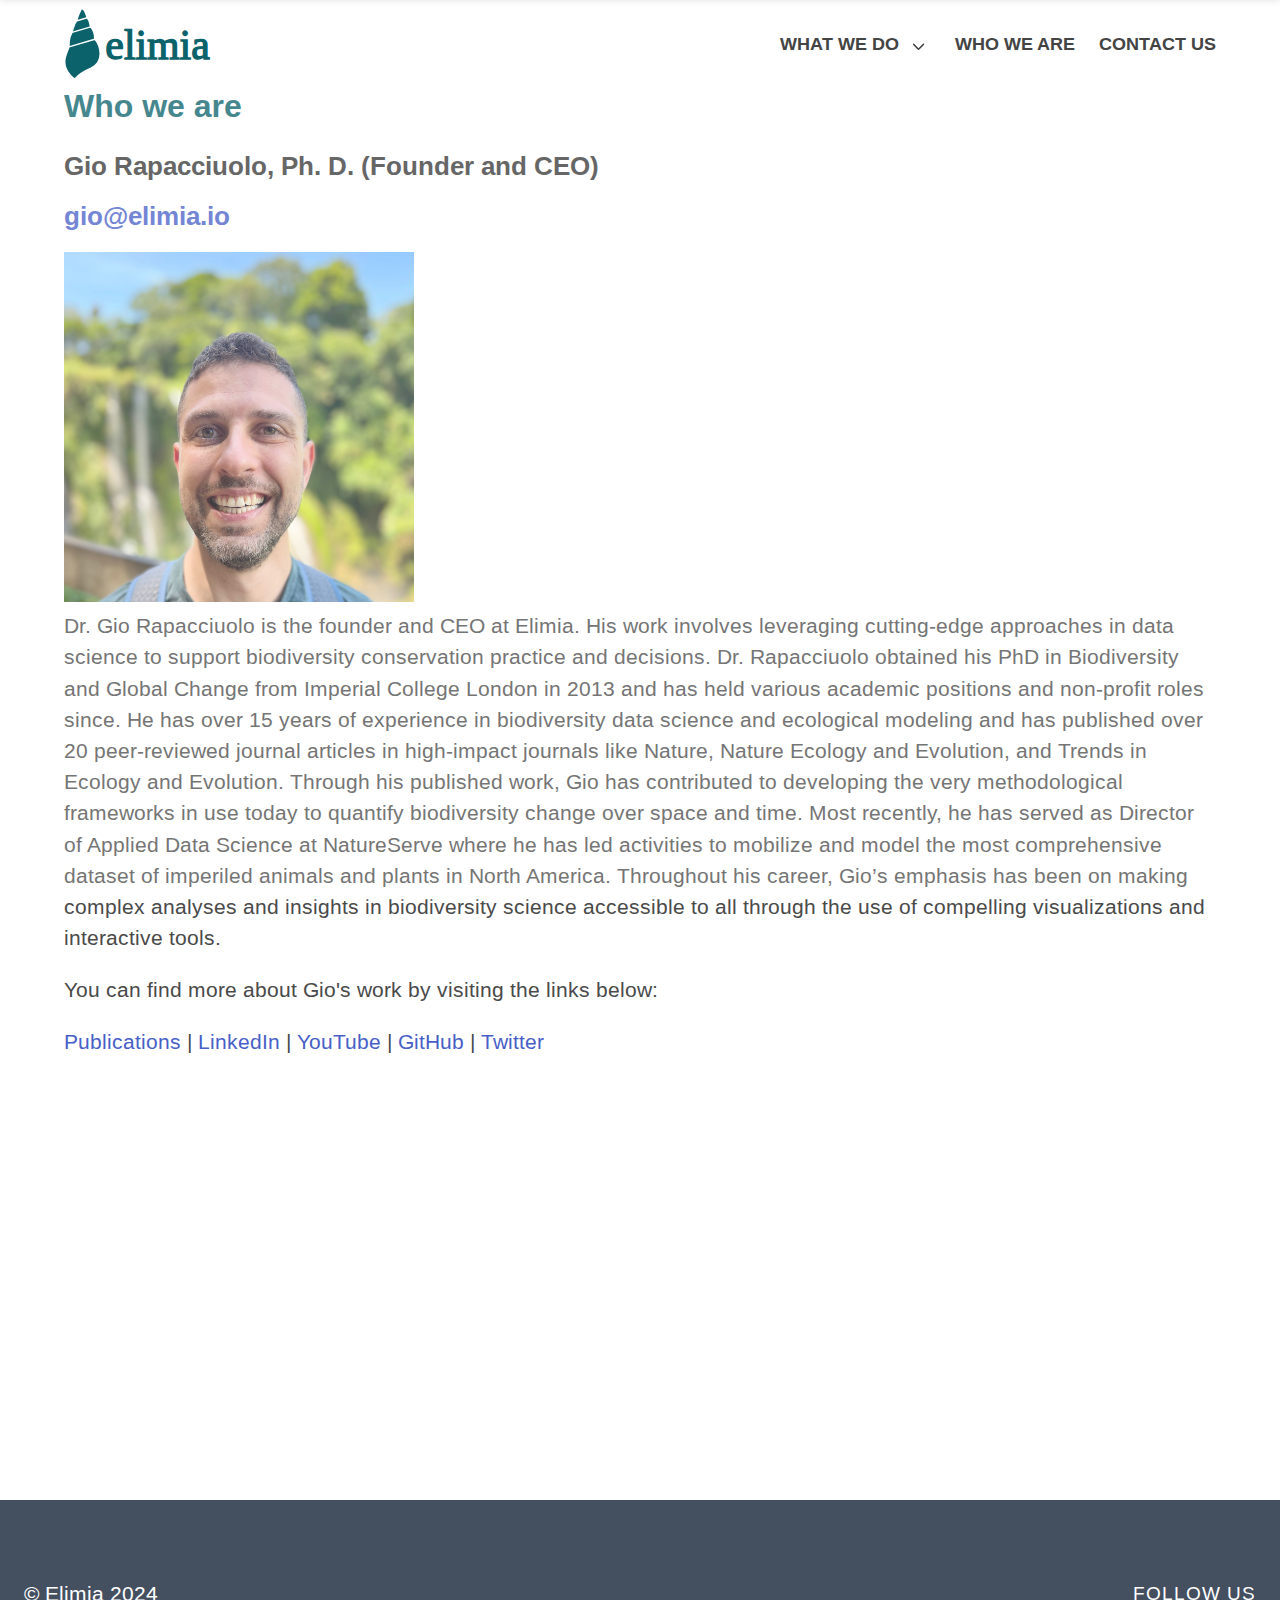
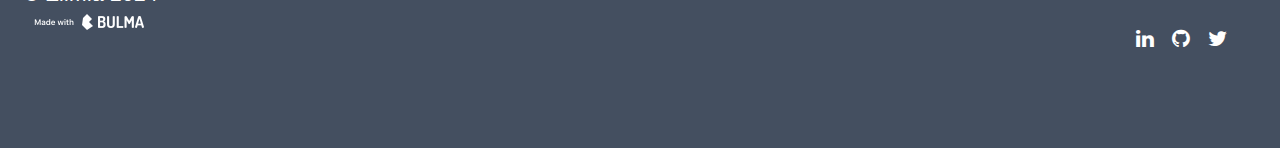
==== commit b834633b: "Updated figures" ====
--- a/about/index.html
+++ b/about/index.html
@@ -46,7 +46,7 @@
   <div class="container">
     <div class="navbar-brand">
       <a class="navbar-item" href="../index.html">
-        <img src="../images/logos/elimia-logo-dec2023.svg" alt="" width="161" height="72">
+        <img src="../images/logos/elimia-logo-navbar.svg" alt="">
       </a>
 
       <a role="button" class="navbar-burger" aria-label="menu" aria-expanded="false" data-target="navbar-menu">
@@ -92,7 +92,7 @@
   <div class="container">
     <div class="navbar-brand">
       <a class="navbar-item" href="../index.html">
-        <img src="../images/logos/elimia-logo-dec2023.svg" alt="" width="161" height="72">
+        <img src="../images/logos/elimia-logo-navbar.svg" alt="">
       </a>
 
       <a role="button" class="navbar-burger" aria-label="menu" aria-expanded="false" data-target="cloned-navbar-menu">
@@ -145,7 +145,7 @@
     <div class="content">
       <h4 id="gio-rapacciuolo-ph-d-founder-and-ceo">Gio Rapacciuolo, Ph. D. (Founder and CEO)</h4>
 <h4><a title="gio@elimia.io" href="mailto:gio@elimia.io" target="_blank">gio@elimia.io</a></h4>
-<img src="../images/illustrations/gio-headshot.jpeg" alt="Gio" style = "width:30%; height:30%; float: left; padding: 20px;">
+<img src="../images/illustrations/gio-headshot.jpeg" alt="Gio" style = "width:350px; height:350px;">
 <p>Dr. Gio Rapacciuolo is the founder and CEO at Elimia. His work involves leveraging cutting-edge approaches in data science to support biodiversity conservation practice and decisions. Dr. Rapacciuolo obtained his PhD in Biodiversity and Global Change from Imperial College London in 2013 and has held various academic positions and non-profit roles since. He has over 15 years of experience in biodiversity data science and ecological modeling and has published over 20 peer-reviewed journal articles in high-impact journals like Nature, Nature Ecology and Evolution, and Trends in Ecology and Evolution. Through his published work, Gio has contributed to developing the very methodological frameworks in use today to quantify biodiversity change over space and time. Most recently, he has served as Director of Applied Data Science at NatureServe where he has led activities to mobilize and model the most comprehensive dataset of imperiled animals and plants in North America. Throughout his career, Gio’s emphasis has been on making complex analyses and insights in biodiversity science accessible to all through the use of compelling visualizations and interactive tools.</p> 
 <div class="container">
 <p>You can find more about Gio's work by visiting the links below:</p>
--- a/css/style.min.0d9f09c57fe8b5c52411305d70f7b654db09a081e5975d8f3c5f0a048490cb61.css
+++ b/css/style.min.0d9f09c57fe8b5c52411305d70f7b654db09a081e5975d8f3c5f0a048490cb61.css
@@ -1 +1 @@
-.navbar.is-fresh{position:relative;min-height:3.8rem;transition:all .3s;font-size:1.1rem!important;font-weight:600;z-index:99}.navbar.is-fresh .container{min-height:4rem}.navbar.is-fresh.no-shadow{box-shadow:none!important}.navbar.is-fresh .navbar-burger{width:4rem;height:4rem}.navbar.is-fresh .navbar-brand{min-height:4rem}.navbar.is-fresh .navbar-brand img{max-height:72px!important;height:72px}.navbar.is-fresh .navbar-brand:hover .navbar-item{background:0 0!important}.navbar.is-fresh .navbar-end{align-items:center}.navbar.is-fresh .navbar-item{color:#444}.navbar.is-fresh .navbar-item.is-secondary:hover{color:#0b626b!important}.navbar.is-fresh .navbar-item.has-dropdown{padding:10px 0}.navbar.is-fresh .navbar-item.has-dropdown .navbar-link{color:#444}.navbar.is-fresh .navbar-item.has-dropdown .navbar-link:after{top:55%;height:.5em;width:.5em;border-width:2px;border-color:#444}.navbar.is-fresh .navbar-item.has-dropdown .navbar-dropdown{top:3.4rem;min-width:220px;margin-top:4px;border-top-color:#0b626b}.navbar.is-fresh .navbar-item.has-dropdown .navbar-dropdown .navbar-item{padding:10px 20px}.navbar.is-fresh .navbar-item.has-dropdown:hover .navbar-link{color:#0b626b}.navbar.is-fresh .navbar-item.has-dropdown:hover .navbar-link:after{border-color:#0b626b}.navbar.is-fresh .navbar-item .signup{display:block;line-height:0;font-size:.9rem!important}.navbar.is-fresh.is-fixed{position:fixed;top:0;left:0;width:100%;min-height:4rem!important;background:#fff;box-shadow:0 0 8px rgba(0,0,0,.12)}.navbar.is-fresh.is-fixed a{color:#444f60}.navbar.is-fresh.is-fixed a:hover{color:#4fc1ea}#navbar-clone{position:fixed;top:0;left:0;width:100%;background:#fff;transform:translateY(-100%);z-index:100;box-shadow:0 0 8px rgba(0,0,0,.12)}#navbar-clone.is-active{transform:translateY(0)}div.nav-item.is-drop a{padding-right:7px}div.nav-item.is-drop:hover .dropContain .dropOut{opacity:1}div.nav-item.is-drop:hover,div.nav-item.is-drop:hover a{border-bottom:1px solid transparent!important;color:#0b626b}div.nav-item.is-drop:hover .dropContain{top:65px;animation:fadeInUp .27s ease-out}span.drop-caret{position:relative;top:5px}div.nav-item.is-drop{position:relative}div.nav-item.is-drop .dropContain{width:220px;position:absolute;z-index:3;left:50%;margin-left:-110px;top:-400px}div.nav-item.is-drop .dropContain .dropOut{width:220px;background:#fff;float:left;position:relative;margin-top:15px;opacity:0;-webkit-border-radius:4px;-moz-border-radius:4px;border-radius:4px;-webkit-box-shadow:0 1px 6px rgba(0,0,0,.15);-moz-box-shadow:0 1px 6px rgba(0,0,0,.15);box-shadow:0 1px 6px rgba(0,0,0,.15);-webkit-transition:all .5s ease-out;-moz-transition:all .5s ease-out;-ms-transition:all .5s ease-out;-o-transition:all .5s ease-out;transition:all .5s ease-out}div.nav-item.is-drop .dropContain .dropOut .triangle{width:0;height:0;position:absolute;border-left:8px solid transparent;border-right:8px solid transparent;border-bottom:8px solid #fff;top:-8px;left:50%;margin-left:-8px}div.nav-item.is-drop .dropContain .dropOut ul li{text-align:left;float:left;width:200px;padding:12px 0 10px 15px;margin:0 10px;color:#777;-webkit-border-radius:4px;-moz-border-radius:4px;border-radius:4px;-webkit-transition:background .1s ease-out;-moz-transition:background .1s ease-out;-ms-transition:background .1s ease-out;-o-transition:background .1s ease-out;transition:background .1s ease-out}div.nav-item.is-drop .dropContain .dropOut ul li:hover{background:#eff4f7;cursor:pointer}div.nav-item.is-drop .dropContain .dropOut ul{float:left;padding:10px 0}.section.section-light-grey{background-color:#e1eae7}.section.section-feature-grey{background-color:#fff}.section.section-secondary{background-color:#f39200}.section.section-half{height:75vh!important}.section .title,.section .subtitle{font-family:jura,sans-serif;color:#0b626b;font-weight:700}.section .subtitle.is-muted{color:#444;font-size:1.5rem}.title-wrapper{max-width:1000px;margin:0 auto}.title-wrapper .title,.title-wrapper .subtitle{font-family:arimo,sans-serif;font-weight:600}.title-wrapper .subtitle.is-muted{color:#444}.divider{height:3px;border-radius:50px;background:#0b626b;width:60px}.divider.is-centered{margin:0 auto}.content-wrapper{padding:150px 0}img.pushed-image{margin-top:-5vh}.media.icon-box{border-top:none!important;padding-top:0}.media.icon-box .media-content .content p .icon-box-title{color:#0b626b;font-size:1.75rem;font-weight:700}.media.icon-box .media-content .content p .icon-box-text{color:#444f60;font-size:1.75rem;font-weight:300}.hero-body{padding-top:6rem;padding-bottom:6rem;background-color:#fff}.hero-body .title{font-family:rubik maps;color:#0b626b}.hero-body .subtitle{font-family:arimo,sans-serif}.hero-body .title.is-bold{font-weight:500}.hero-body .subtitle.is-muted{color:#444}.hero-foot img.partner-logo{height:0}footer.footer-dark{background:#444f60;color:#fff}footer.footer-dark .columns{margin-top:15px}footer.footer-dark .footer-logo img{height:50px}footer.footer-dark .footer-column .footer-header h3{font-weight:500;font-size:1.2rem;text-transform:uppercase;letter-spacing:1px;margin-bottom:20px}footer.footer-dark .footer-column ul.link-list{line-height:40px;font-size:1.1rem}footer.footer-dark .footer-column ul.link-list a{color:#98a9c3;font-weight:400;transition:all .5s}footer.footer-dark .footer-column ul.link-list :hover{color:#fcfcfc}footer.footer-dark .footer-column .level-item .icon{color:#fff;transition:all .5s}footer.footer-dark .footer-column .level-item .icon :hover{color:#fcfcfc}.button{cursor:pointer;transition:all .5s}.button.cta{font-family:arimo,sans-serif;font-size:1rem;font-weight:600;padding:26px 40px}.button.is-clear{line-height:0!important}.button.rounded{border-radius:500px}.button.raised:hover{box-shadow:0 14px 26px -12px rgba(0,0,0,.42),0 4px 23px rgba(0,0,0,.12),0 8px 10px -5px rgba(0,0,0,.2)!important;opacity:.8}.button.btn-outlined{background:0 0}.button.signup-button{font-size:.9rem;font-weight:600;font-family:arimo,sans-serif;padding:24px 26px;width:130px}.button.primary-btn{outline:none;border-color:#0b626b;background-color:#0b626b;color:#fff;transition:all .5s}.button.primary-btn:hover{color:#fff}.button.primary-btn.raised:hover{box-shadow:0 14px 26px -12px rgba(11,98,107,.42),0 4px 23px rgba(0,0,0,.12),0 8px 10px -5px rgba(11,98,107,.42)!important;opacity:.8}.button.primary-btn.btn-outlined{border-color:#4fc1ea;color:#4fc1ea;background-color:transparent}.button.primary-btn.btn-outlined:hover{color:#fff;background-color:#4fc1ea}.button.secondary-btn{outline:none;border-color:#f39200;background-color:#f39200;color:#fff;transition:all .5s}.button.secondary-btn:hover{color:#fff}.button.secondary-btn.raised:hover{box-shadow:0 14px 26px -12px #0B626B,0 4px 23px rgba(11,98,107,.42),0 8px 10px -5px rgba(11,98,107,.42)!important;opacity:.8}.button.secondary-btn.btn-outlined{border-color:#f39200;color:#f39200;background-color:transparent}.button.secondary-btn.btn-outlined:hover{color:#fff;background-color:#f39200}.button.button.accent-btn{outline:none;border-color:#0b626b;background-color:#0b626b;color:#fff;transition:all .5s}.button.button.accent-btn:hover{color:#fff}.button.button.accent-btn.raised:hover{box-shadow:0 14px 26px -12px #0B626B,0 4px 23px rgba(11,98,107,.42),0 8px 10px -5px rgba(11,98,107,.42)!important;opacity:.8}.button.button.accent-btn.btn-outlined{border-color:#00efb7;color:#00efb7;background-color:transparent}.button.button.accent-btn.btn-outlined:hover{color:#fff;background-color:#00efb7}/*!_cards.scss v1.0.0 | Commercial License | built on top of bulma.io/Bulmax*/.feature-card{width:380px;height:420px;background-color:#fff;border-radius:3px;padding-right:0;margin:0 auto}.feature-card .card-title h4{font-family:arimo,sans-serif;padding-top:25px;font-size:1.75rem;font-weight:600;color:#444f60}.feature-card .card-icon img{height:120px;margin-top:20px}.feature-card .card-text{padding:40px}.feature-card .card-text p{color:#444}.feature-card .card-action{margin-top:0}.feature-card.is-bordered{border:1px solid #444f60;background-color:rgba(196,213,206,.5)}.flex-card{position:relative;background-color:#fff;border:0;border-radius:.1875rem;display:inline-block;position:relative;overflow:hidden;width:100%;margin-bottom:20px}.flex-card.raised{box-shadow:0 5px 25px rgba(0,0,0,.2)}.flex-card .tabs{padding:15px .7rem}.flex-card .navtab-content{min-height:190px}.flex-card .navtab-content p{padding:0 .8rem 20px}.flex-card .navigation-tabs.outlined-pills .tabs.tabs-header.primary{background-color:#4fc1ea}.flex-card .navigation-tabs.outlined-pills .tabs.tabs-header.secondary{background-color:#f39200}.flex-card .navigation-tabs.outlined-pills .tabs.tabs-header.accent{background-color:#00efb7}.flex-card .navigation-tabs.outlined-pills .tabs.tabs-header ul li a{color:#f2f2f2}.flex-card .navigation-tabs.outlined-pills .tabs.tabs-header ul li.is-active a{color:#fff;border:1px solid #fff;border-bottom-color:#fff!important}input.input{color:#878787;box-shadow:none!important;transition:all .8s;padding-bottom:3px}input.input.is-small{padding-bottom:2px;padding-left:10px}input.input.is-medium{padding-bottom:5px}input.input.is-large{padding-bottom:7px}input.input:focus,input.input:active{border-color:#eff4f7}input.input.rounded{border-radius:100px}input.input.is-primary-focus:focus{border-color:#4fc1ea}input.input.is-primary-focus:focus~span.icon i{color:#4fc1ea}input.input.is-secondary-focus:focus{border-color:#f39200}input.input.is-secondary-focus:focus~span.icon i{color:#f39200}input.input.is-accent-focus:focus{border-color:#00efb7}input.input.is-accent-focus:focus~span.icon i{color:#00efb7}input.input.is-bloody-focus:focus{border-color:#fc354c}input.input.is-bloody-focus:focus~span.icon i{color:#fc354c}.form-footer{width:100%}.animated{animation-duration:.5s;animation-fill-mode:both;-webkit-animation-duration:.5s;-webkit-animation-fill-mode:both}.delay-1{animation-delay:.25s}.delay-2{animation-delay:.5s}.delay-3{animation-delay:.75s}.delay-4{animation-delay:1s}@keyframes fadeInLeft{from{-webkit-transform:translate3d(20px,0,0);transform:translate3d(20px,0,0);opacity:0}to{-webkit-transform:translate3d(0,0,0);transform:translate3d(0,0,0);opacity:1}}@-webkit-keyframes fadeInLeft{from{-webkit-transform:translate3d(20px,0,0);transform:translate3d(20px,0,0);opacity:0}to{-webkit-transform:translate3d(0,0,0);transform:translate3d(0,0,0);opacity:1}}.preFadeInLeft{opacity:0}.fadeInLeft{opacity:0;animation-name:fadeInLeft;-webkit-animation-name:fadeInLeft}@keyframes fadeInUp{from{-webkit-transform:translate3d(0,20px,0);transform:translate3d(0,20px,0)}to{-webkit-transform:translate3d(0,0,0);transform:translate3d(0,0,0);opacity:1}}@-webkit-keyframes fadeInUp{from{-webkit-transform:translate3d(0,20px,0);transform:translate3d(0,20px,0)}to{-webkit-transform:translate3d(0,0,0);transform:translate3d(0,0,0);opacity:1}}.preFadeInUp{opacity:0}.fadeInUp{opacity:0;animation-name:fadeInUp;-webkit-animation-name:fadeInUp}.gelatine{animation:gelatine .6s;animation-duration:.6s;-webkit-animation-duration:.5s;animation-fill-mode:both;-webkit-animation-fill-mode:both}@keyframes gelatine{from,to{transform:scale(1,1)}25%{transform:scale(.9,1.1)}50%{transform:scale(1.1,.9)}75%{transform:scale(.95,1.05)}}.menu-icon-wrapper{position:relative;left:0;top:0;width:34px;height:34px;pointer-events:none;transition:.1s}.menu-icon-wrapper svg{position:absolute;top:-18px;left:-18px;transform:scale(.07);transform-origin:0 0}.menu-icon-wrapper svg path{stroke:#f39200;stroke-width:40px;stroke-linecap:round;stroke-linejoin:round;fill:transparent;transition:stroke-dasharray .5s}.menu-icon-wrapper svg path.path1{stroke-dashoffset:5803.15px;stroke-dasharray:2901.57px,2981.57px,240px}.menu-icon-wrapper svg path.path2{stroke-dashoffset:800px;stroke-dasharray:400px,480px,240px}.menu-icon-wrapper svg path.path3{stroke-dashoffset:6993.11px;stroke-dasharray:3496.56px,3576.56px,240px}.menu-icon-wrapper.open svg path.path1{stroke-dasharray:2901.57px,5258.15px,240px}.menu-icon-wrapper.open svg path.path2{stroke-dasharray:400px,600px,0}.menu-icon-wrapper.open svg path.path3{stroke-dasharray:3496.56px,6448.11px,240px}.menu-icon-wrapper .menu-icon-trigger{position:relative;width:100%;height:100%;cursor:pointer;pointer-events:auto;background:0 0;border:none;margin:0;padding:0}.sidebar{background:#344258;width:280px;height:100%;position:fixed;top:0;left:0;transform:translateX(-281px);transition:all .3s;z-index:10000;overflow-y:auto}.sidebar.is-active{transform:translateX(0)}.sidebar .sidebar-header{height:4.25rem;display:flex;justify-content:space-between;align-items:center;border-bottom:1px solid #3d4e68;padding:0 20px}.sidebar .sidebar-header img{height:32px}.sidebar .sidebar-header a{width:24px;height:24px}.sidebar .sidebar-header svg{stroke:#fff;transform:rotate(0);transition:all .3s;cursor:pointer}.sidebar .sidebar-header svg:hover{stroke:#f39200;transform:rotate(180deg)}.sidebar .inner{position:relative}.sidebar .inner .sidebar-menu{margin:0;padding:0;max-width:400px;list-style:none;list-style-type:none;font-family:arimo,sans-serif!important}.sidebar .inner .sidebar-menu li a{padding:20px 25px;display:block;text-decoration:none;color:#fff}.sidebar .inner .sidebar-menu li a:hover{padding:20px 25px;display:block;text-decoration:none;color:#fff}.sidebar .inner .sidebar-menu li a span{margin-right:20px;color:#fff}.sidebar .inner .sidebar-menu li.have-children ul{padding:0}.sidebar .inner .sidebar-menu li.have-children li a{background-color:#2b3648;padding-left:62px;border-bottom:1px solid #303d52;font-size:.8rem}.sidebar .inner .sidebar-menu li.have-children li a:hover{color:#4fc1ea;padding-left:62px}.sidebar .inner .sidebar-menu li.have-children span::after{position:absolute;top:27px;right:30px;content:"\f054";color:#fff;transition:all .5s;font-weight:200!important;font-size:.8rem}.sidebar .inner li.have-children,.sidebar .inner li{position:relative}.sidebar .inner li.have-children.active>a,.sidebar .inner li.have-children.active>a span,.sidebar .inner li.have-children.active>a span:after{color:#f39200}.sidebar .inner li.active.have-children span::after{-moz-transform:rotate(90deg);-o-transform:rotate(90deg);-webkit-transform:rotate(90deg);transform:rotate(90deg)}.sidebar .inner .sidebar-menu .have-children>ul{display:none}.testimonial{position:relative;overflow:hidden;margin:10px auto;min-width:220px;max-width:310px;width:100%;color:#333;text-align:left;box-shadow:none!important}.testimonial *{-webkit-box-sizing:border-box;box-sizing:border-box}.testimonial img{max-width:100%;height:80px;width:80px;border-radius:50%;margin-right:5px;display:block;z-index:1;position:absolute;right:60%}.testimonial blockquote{margin:0;display:block;border-radius:8px;position:relative;background-color:#fcfcfc;padding:30px 50px 65px;font-size:1.2rem;font-weight:500;margin:0 0 -40px;line-height:1.6em;box-shadow:0 0 5px rgba(0,0,0,.15)}.testimonial blockquote:before,.testimonial blockquote:after{font-family:fontawesome;content:"\f10d";position:absolute;font-size:20px;opacity:.3;font-style:normal}.testimonial blockquote:before{top:35px;left:20px}.testimonial blockquote:after{content:"\f10e";right:20px;bottom:35px}.testimonial .author{margin:0;height:80px;display:block;text-align:left;color:#fff;padding:0 35px;position:relative;z-index:0}.testimonial .author h5,.testimonial .author span{left:50%;position:absolute;opacity:.8;padding:3px 5px}.testimonial .author h5{text-transform:capitalize;bottom:60%;margin:0;font-weight:600;font-size:1.2rem;color:#444f60}.testimonial .author span{font-size:.8em;color:#fff;top:50%}@media(max-width:767px){.landing-caption{text-align:center}.navbar-menu .is-static{position:absolute;width:100%}.navbar-menu .is-fixed{position:fixed;width:100%}.navbar-menu .navbar-item{text-align:center!important}.navbar-menu .navbar-item .signup-button{width:100%!important}.navbar-menu .navbar-link{padding:10px 20px!important}.title.section-title{font-size:2rem!important}.level-left.level-social{display:flex;justify-content:flex-start}.pushed-image{margin-top:0!important}.testimonial{margin:0 auto}}@media only screen and (min-device-width:768px) and (max-device-width:1024px) and (orientation:portrait){.landing-caption{text-align:center}.navbar-menu .is-static{position:absolute;width:100%}.navbar-menu .is-fixed{position:fixed;width:100%}.navbar-menu .navbar-item{text-align:center!important}.navbar-menu .navbar-item .signup-button{width:100%!important}.navbar-menu .navbar-link{padding:10px 20px!important}.pushed-image{margin-top:0!important}.testimonial{margin:0 auto}.is-centered-tablet-portrait{text-align:center!important}.is-centered-tablet-portrait .divider{margin:0 auto!important}}section:focus{outline:none!important}button:focus,button:active{outline:none}#preloader{position:fixed;top:0;left:0;right:0;bottom:0;background-color:#fff;z-index:99}#status{width:200px;height:200px;position:absolute;left:50%;top:50%;background-image:url(../images/loaders/rings.svg);background-size:80px 80px;background-repeat:no-repeat;background-position:50%;margin:-100px 0 0 -100px}#backtotop{position:fixed;right:0;opacity:0;visibility:hidden;bottom:25px;margin:0 25px 0 0;z-index:9999;transition:.35s;transform:scale(.7);transition:all .5s}#backtotop.visible{opacity:1;visibility:visible;transform:scale(1)}#backtotop.visible a:hover{outline:none;opacity:.9;background:#0b626b}#backtotop a{outline:none;text-decoration:none;border:0;display:block;width:46px;height:46px;background-color:#66676b;opacity:1;transition:all .3s;border-radius:50%;text-align:center;font-size:26px}body #backtotop a{outline:none;color:#fff}#backtotop a:after{outline:none;content:"\f106";font-family:fontawesome;position:relative;display:block;top:50%;-webkit-transform:translateY(-55%);transform:translateY(-55%)}.is-disabled{pointer-events:none;opacity:.4;cursor:default!important}.is-hidden{display:none!important}.stuck{position:fixed!important;top:0!important;z-index:2!important}.light-text{color:#fff!important}.mb-20{margin-bottom:20px}.mb-40{margin-bottom:40px}.mb-60{margin-bottom:60px}.mt-20{margin-top:20px}.mt-40{margin-top:40px}.mt-50{margin-top:10px}.mt-60{margin-top:60px}.ml-30{margin-left:30px}.huge-pb{padding-bottom:100px}.pb-20{padding-bottom:20px!important}.pb-40{padding-bottom:40px!important}::-webkit-input-placeholder{color:#cecece}::-moz-placeholder{color:#cecece}:-ms-input-placeholder{color:#cecece}:-moz-placeholder{color:#cecece}/*!bulma.io v0.9.4 | MIT License | github.com/jgthms/bulma*/.pagination-previous,.pagination-next,.pagination-link,.pagination-ellipsis,.file-cta,.file-name,.select select,.textarea,.input,.button{-moz-appearance:none;-webkit-appearance:none;align-items:center;border:1px solid transparent;border-radius:4px;box-shadow:none;display:inline-flex;font-size:1rem;height:2.5em;justify-content:flex-start;line-height:1.5;padding-bottom:calc(.5em - 1px);padding-left:calc(.75em - 1px);padding-right:calc(.75em - 1px);padding-top:calc(.5em - 1px);position:relative;vertical-align:top}.pagination-previous:focus,.pagination-next:focus,.pagination-link:focus,.pagination-ellipsis:focus,.file-cta:focus,.file-name:focus,.select select:focus,.textarea:focus,.input:focus,.button:focus,.is-focused.pagination-previous,.is-focused.pagination-next,.is-focused.pagination-link,.is-focused.pagination-ellipsis,.is-focused.file-cta,.is-focused.file-name,.select select.is-focused,.is-focused.textarea,.is-focused.input,.is-focused.button,.pagination-previous:active,.pagination-next:active,.pagination-link:active,.pagination-ellipsis:active,.file-cta:active,.file-name:active,.select select:active,.textarea:active,.input:active,.button:active,.is-active.pagination-previous,.is-active.pagination-next,.is-active.pagination-link,.is-active.pagination-ellipsis,.is-active.file-cta,.is-active.file-name,.select select.is-active,.is-active.textarea,.is-active.input,.is-active.button{outline:none}[disabled].pagination-previous,[disabled].pagination-next,[disabled].pagination-link,[disabled].pagination-ellipsis,[disabled].file-cta,[disabled].file-name,.select select[disabled],[disabled].textarea,[disabled].input,[disabled].button,fieldset[disabled] .pagination-previous,fieldset[disabled] .pagination-next,fieldset[disabled] .pagination-link,fieldset[disabled] .pagination-ellipsis,fieldset[disabled] .file-cta,fieldset[disabled] .file-name,fieldset[disabled] .select select,.select fieldset[disabled] select,fieldset[disabled] .textarea,fieldset[disabled] .input,fieldset[disabled] .button{cursor:not-allowed}.is-unselectable,.tabs,.pagination-previous,.pagination-next,.pagination-link,.pagination-ellipsis,.breadcrumb,.file,.button{-webkit-touch-callout:none;-webkit-user-select:none;-moz-user-select:none;-ms-user-select:none;user-select:none}.navbar-link:not(.is-arrowless)::after,.select:not(.is-multiple):not(.is-loading)::after{border:3px solid transparent;border-radius:2px;border-right:0;border-top:0;content:" ";display:block;height:.625em;margin-top:-.4375em;pointer-events:none;position:absolute;top:50%;transform:rotate(-45deg);transform-origin:center;width:.625em}.tabs:not(:last-child),.pagination:not(:last-child),.message:not(:last-child),.level:not(:last-child),.breadcrumb:not(:last-child),.block:not(:last-child),.title:not(:last-child),.subtitle:not(:last-child),.table-container:not(:last-child),.table:not(:last-child),.progress:not(:last-child),.notification:not(:last-child),.content:not(:last-child),.box:not(:last-child){margin-bottom:1.5rem}.modal-close,.delete{-webkit-touch-callout:none;-webkit-user-select:none;-moz-user-select:none;-ms-user-select:none;user-select:none;-moz-appearance:none;-webkit-appearance:none;background-color:rgba(10,10,10,.2);border:none;border-radius:9999px;cursor:pointer;pointer-events:auto;display:inline-block;flex-grow:0;flex-shrink:0;font-size:0;height:20px;max-height:20px;max-width:20px;min-height:20px;min-width:20px;outline:none;position:relative;vertical-align:top;width:20px}.modal-close::before,.delete::before,.modal-close::after,.delete::after{background-color:#fff;content:"";display:block;left:50%;position:absolute;top:50%;transform:translateX(-50%)translateY(-50%)rotate(45deg);transform-origin:center center}.modal-close::before,.delete::before{height:2px;width:50%}.modal-close::after,.delete::after{height:50%;width:2px}.modal-close:hover,.delete:hover,.modal-close:focus,.delete:focus{background-color:rgba(10,10,10,.3)}.modal-close:active,.delete:active{background-color:rgba(10,10,10,.4)}.is-small.modal-close,.is-small.delete{height:16px;max-height:16px;max-width:16px;min-height:16px;min-width:16px;width:16px}.is-medium.modal-close,.is-medium.delete{height:24px;max-height:24px;max-width:24px;min-height:24px;min-width:24px;width:24px}.is-large.modal-close,.is-large.delete{height:32px;max-height:32px;max-width:32px;min-height:32px;min-width:32px;width:32px}.control.is-loading::after,.select.is-loading::after,.loader,.button.is-loading::after{animation:spinAround 500ms infinite linear;border:2px solid #dbdbdb;border-radius:9999px;border-right-color:transparent;border-top-color:transparent;content:"";display:block;height:1em;position:relative;width:1em}.hero-video,.is-overlay,.modal-background,.modal,.image.is-square img,.image.is-square .has-ratio,.image.is-1by1 img,.image.is-1by1 .has-ratio,.image.is-5by4 img,.image.is-5by4 .has-ratio,.image.is-4by3 img,.image.is-4by3 .has-ratio,.image.is-3by2 img,.image.is-3by2 .has-ratio,.image.is-5by3 img,.image.is-5by3 .has-ratio,.image.is-16by9 img,.image.is-16by9 .has-ratio,.image.is-2by1 img,.image.is-2by1 .has-ratio,.image.is-3by1 img,.image.is-3by1 .has-ratio,.image.is-4by5 img,.image.is-4by5 .has-ratio,.image.is-3by4 img,.image.is-3by4 .has-ratio,.image.is-2by3 img,.image.is-2by3 .has-ratio,.image.is-3by5 img,.image.is-3by5 .has-ratio,.image.is-9by16 img,.image.is-9by16 .has-ratio,.image.is-1by2 img,.image.is-1by2 .has-ratio,.image.is-1by3 img,.image.is-1by3 .has-ratio{bottom:0;left:0;position:absolute;right:0;top:0}.navbar-burger{-moz-appearance:none;-webkit-appearance:none;appearance:none;background:0 0;border:none;color:currentColor;font-family:inherit;font-size:1em;margin:0;padding:0}/*!minireset.css v0.0.6 | MIT License | github.com/jgthms/minireset.css*/html,body,p,ol,ul,li,dl,dt,dd,blockquote,figure,fieldset,legend,textarea,pre,iframe,hr,h1,h2,h3,h4,h5,h6{margin:0;padding:0}h1,h2,h3,h4,h5,h6{font-size:100%;font-weight:400}ul{list-style:none}button,input,select,textarea{margin:0}html{box-sizing:border-box}*,*::before,*::after{box-sizing:inherit}img,video{height:auto;max-width:100%}iframe{border:0}table{border-collapse:collapse;border-spacing:0}td,th{padding:0}td:not([align]),th:not([align]){text-align:inherit}html{background-color:#fff;font-size:16px;-moz-osx-font-smoothing:grayscale;-webkit-font-smoothing:antialiased;min-width:300px;overflow-x:hidden;overflow-y:scroll;text-rendering:optimizeLegibility;text-size-adjust:100%}article,aside,figure,footer,header,hgroup,section{display:block}body,button,input,optgroup,select,textarea{font-family:Arimo}code,pre{-moz-osx-font-smoothing:auto;-webkit-font-smoothing:auto;font-family:monospace}body{color:#4a4a4a;font-size:1.3em;font-weight:400;line-height:1.5}a{color:#485fc7;cursor:pointer;text-decoration:none}a strong{color:currentColor}a:hover{color:#363636}code{background-color:#f5f5f5;color:#da1039;font-size:.875em;font-weight:400;padding:.25em .5em}hr{background-color:#f5f5f5;border:none;display:block;height:2px;margin:1.5rem 0}img{height:auto;max-width:100%}input[type=checkbox],input[type=radio]{vertical-align:baseline}small{font-size:.875em}span{font-style:inherit;font-weight:inherit}strong{color:#363636;font-weight:700}fieldset{border:none}pre{-webkit-overflow-scrolling:touch;background-color:#f5f5f5;color:#4a4a4a;font-size:.875em;overflow-x:auto;padding:1.25rem 1.5rem;white-space:pre;word-wrap:normal}pre code{background-color:transparent;color:currentColor;font-size:1em;padding:0}table td,table th{vertical-align:top}table td:not([align]),table th:not([align]){text-align:inherit}table th{color:#363636}@keyframes spinAround{from{transform:rotate(0)}to{transform:rotate(359deg)}}.box{background-color:#fff;border-radius:6px;box-shadow:0 .5em 1em -.125em rgba(10,10,10,.1),0 0 0 1px rgba(10,10,10,2%);color:#4a4a4a;display:block;padding:1.25rem}a.box:hover,a.box:focus{box-shadow:0 .5em 1em -.125em rgba(10,10,10,.1),0 0 0 1px #485fc7}a.box:active{box-shadow:inset 0 1px 2px rgba(10,10,10,.2),0 0 0 1px #485fc7}.button{background-color:#fff;border-color:#dbdbdb;border-width:1px;color:#363636;cursor:pointer;justify-content:center;padding-bottom:calc(.5em - 1px);padding-left:1em;padding-right:1em;padding-top:calc(.5em - 1px);text-align:center;white-space:nowrap}.button strong{color:inherit}.button .icon,.button .icon.is-small,.button .icon.is-medium,.button .icon.is-large{height:1.5em;width:1.5em}.button .icon:first-child:not(:last-child){margin-left:calc(-.5em - 1px);margin-right:.25em}.button .icon:last-child:not(:first-child){margin-left:.25em;margin-right:calc(-.5em - 1px)}.button .icon:first-child:last-child{margin-left:calc(-.5em - 1px);margin-right:calc(-.5em - 1px)}.button:hover,.button.is-hovered{border-color:#b5b5b5;color:#363636}.button:focus,.button.is-focused{border-color:#485fc7;color:#363636}.button:focus:not(:active),.button.is-focused:not(:active){box-shadow:0 0 0 .125em rgba(72,95,199,.25)}.button:active,.button.is-active{border-color:#4a4a4a;color:#363636}.button.is-text{background-color:transparent;border-color:transparent;color:#4a4a4a;text-decoration:underline}.button.is-text:hover,.button.is-text.is-hovered,.button.is-text:focus,.button.is-text.is-focused{background-color:#f5f5f5;color:#363636}.button.is-text:active,.button.is-text.is-active{background-color:#e8e8e8;color:#363636}.button.is-text[disabled],fieldset[disabled] .button.is-text{background-color:transparent;border-color:transparent;box-shadow:none}.button.is-ghost{background:0 0;border-color:transparent;color:#485fc7;text-decoration:none}.button.is-ghost:hover,.button.is-ghost.is-hovered{color:#485fc7;text-decoration:underline}.button.is-white{background-color:#fff;border-color:transparent;color:#0a0a0a}.button.is-white:hover,.button.is-white.is-hovered{background-color:#f9f9f9;border-color:transparent;color:#0a0a0a}.button.is-white:focus,.button.is-white.is-focused{border-color:transparent;color:#0a0a0a}.button.is-white:focus:not(:active),.button.is-white.is-focused:not(:active){box-shadow:0 0 0 .125em rgba(255,255,255,.25)}.button.is-white:active,.button.is-white.is-active{background-color:#f2f2f2;border-color:transparent;color:#0a0a0a}.button.is-white[disabled],fieldset[disabled] .button.is-white{background-color:#fff;border-color:#fff;box-shadow:none}.button.is-white.is-inverted{background-color:#0a0a0a;color:#fff}.button.is-white.is-inverted:hover,.button.is-white.is-inverted.is-hovered{background-color:#000}.button.is-white.is-inverted[disabled],fieldset[disabled] .button.is-white.is-inverted{background-color:#0a0a0a;border-color:transparent;box-shadow:none;color:#fff}.button.is-white.is-loading::after{border-color:transparent transparent #0a0a0a #0a0a0a!important}.button.is-white.is-outlined{background-color:transparent;border-color:#fff;color:#fff}.button.is-white.is-outlined:hover,.button.is-white.is-outlined.is-hovered,.button.is-white.is-outlined:focus,.button.is-white.is-outlined.is-focused{background-color:#fff;border-color:#fff;color:#0a0a0a}.button.is-white.is-outlined.is-loading::after{border-color:transparent transparent #fff #fff!important}.button.is-white.is-outlined.is-loading:hover::after,.button.is-white.is-outlined.is-loading.is-hovered::after,.button.is-white.is-outlined.is-loading:focus::after,.button.is-white.is-outlined.is-loading.is-focused::after{border-color:transparent transparent #0a0a0a #0a0a0a!important}.button.is-white.is-outlined[disabled],fieldset[disabled] .button.is-white.is-outlined{background-color:transparent;border-color:#fff;box-shadow:none;color:#fff}.button.is-white.is-inverted.is-outlined{background-color:transparent;border-color:#0a0a0a;color:#0a0a0a}.button.is-white.is-inverted.is-outlined:hover,.button.is-white.is-inverted.is-outlined.is-hovered,.button.is-white.is-inverted.is-outlined:focus,.button.is-white.is-inverted.is-outlined.is-focused{background-color:#0a0a0a;color:#fff}.button.is-white.is-inverted.is-outlined.is-loading:hover::after,.button.is-white.is-inverted.is-outlined.is-loading.is-hovered::after,.button.is-white.is-inverted.is-outlined.is-loading:focus::after,.button.is-white.is-inverted.is-outlined.is-loading.is-focused::after{border-color:transparent transparent #fff #fff!important}.button.is-white.is-inverted.is-outlined[disabled],fieldset[disabled] .button.is-white.is-inverted.is-outlined{background-color:transparent;border-color:#0a0a0a;box-shadow:none;color:#0a0a0a}.button.is-black{background-color:#0a0a0a;border-color:transparent;color:#fff}.button.is-black:hover,.button.is-black.is-hovered{background-color:#040404;border-color:transparent;color:#fff}.button.is-black:focus,.button.is-black.is-focused{border-color:transparent;color:#fff}.button.is-black:focus:not(:active),.button.is-black.is-focused:not(:active){box-shadow:0 0 0 .125em rgba(10,10,10,.25)}.button.is-black:active,.button.is-black.is-active{background-color:#000;border-color:transparent;color:#fff}.button.is-black[disabled],fieldset[disabled] .button.is-black{background-color:#0a0a0a;border-color:#0a0a0a;box-shadow:none}.button.is-black.is-inverted{background-color:#fff;color:#0a0a0a}.button.is-black.is-inverted:hover,.button.is-black.is-inverted.is-hovered{background-color:#f2f2f2}.button.is-black.is-inverted[disabled],fieldset[disabled] .button.is-black.is-inverted{background-color:#fff;border-color:transparent;box-shadow:none;color:#0a0a0a}.button.is-black.is-loading::after{border-color:transparent transparent #fff #fff!important}.button.is-black.is-outlined{background-color:transparent;border-color:#0a0a0a;color:#0a0a0a}.button.is-black.is-outlined:hover,.button.is-black.is-outlined.is-hovered,.button.is-black.is-outlined:focus,.button.is-black.is-outlined.is-focused{background-color:#0a0a0a;border-color:#0a0a0a;color:#fff}.button.is-black.is-outlined.is-loading::after{border-color:transparent transparent #0a0a0a #0a0a0a!important}.button.is-black.is-outlined.is-loading:hover::after,.button.is-black.is-outlined.is-loading.is-hovered::after,.button.is-black.is-outlined.is-loading:focus::after,.button.is-black.is-outlined.is-loading.is-focused::after{border-color:transparent transparent #fff #fff!important}.button.is-black.is-outlined[disabled],fieldset[disabled] .button.is-black.is-outlined{background-color:transparent;border-color:#0a0a0a;box-shadow:none;color:#0a0a0a}.button.is-black.is-inverted.is-outlined{background-color:transparent;border-color:#fff;color:#fff}.button.is-black.is-inverted.is-outlined:hover,.button.is-black.is-inverted.is-outlined.is-hovered,.button.is-black.is-inverted.is-outlined:focus,.button.is-black.is-inverted.is-outlined.is-focused{background-color:#fff;color:#0a0a0a}.button.is-black.is-inverted.is-outlined.is-loading:hover::after,.button.is-black.is-inverted.is-outlined.is-loading.is-hovered::after,.button.is-black.is-inverted.is-outlined.is-loading:focus::after,.button.is-black.is-inverted.is-outlined.is-loading.is-focused::after{border-color:transparent transparent #0a0a0a #0a0a0a!important}.button.is-black.is-inverted.is-outlined[disabled],fieldset[disabled] .button.is-black.is-inverted.is-outlined{background-color:transparent;border-color:#fff;box-shadow:none;color:#fff}.button.is-light{background-color:#f5f5f5;border-color:transparent;color:rgba(0,0,0,.7)}.button.is-light:hover,.button.is-light.is-hovered{background-color:#eee;border-color:transparent;color:rgba(0,0,0,.7)}.button.is-light:focus,.button.is-light.is-focused{border-color:transparent;color:rgba(0,0,0,.7)}.button.is-light:focus:not(:active),.button.is-light.is-focused:not(:active){box-shadow:0 0 0 .125em rgba(245,245,245,.25)}.button.is-light:active,.button.is-light.is-active{background-color:#e8e8e8;border-color:transparent;color:rgba(0,0,0,.7)}.button.is-light[disabled],fieldset[disabled] .button.is-light{background-color:#f5f5f5;border-color:#f5f5f5;box-shadow:none}.button.is-light.is-inverted{background-color:rgba(0,0,0,.7);color:#f5f5f5}.button.is-light.is-inverted:hover,.button.is-light.is-inverted.is-hovered{background-color:rgba(0,0,0,.7)}.button.is-light.is-inverted[disabled],fieldset[disabled] .button.is-light.is-inverted{background-color:rgba(0,0,0,.7);border-color:transparent;box-shadow:none;color:#f5f5f5}.button.is-light.is-loading::after{border-color:transparent transparent rgba(0,0,0,.7)rgba(0,0,0,.7)!important}.button.is-light.is-outlined{background-color:transparent;border-color:#f5f5f5;color:#f5f5f5}.button.is-light.is-outlined:hover,.button.is-light.is-outlined.is-hovered,.button.is-light.is-outlined:focus,.button.is-light.is-outlined.is-focused{background-color:#f5f5f5;border-color:#f5f5f5;color:rgba(0,0,0,.7)}.button.is-light.is-outlined.is-loading::after{border-color:transparent transparent #f5f5f5 #f5f5f5!important}.button.is-light.is-outlined.is-loading:hover::after,.button.is-light.is-outlined.is-loading.is-hovered::after,.button.is-light.is-outlined.is-loading:focus::after,.button.is-light.is-outlined.is-loading.is-focused::after{border-color:transparent transparent rgba(0,0,0,.7)rgba(0,0,0,.7)!important}.button.is-light.is-outlined[disabled],fieldset[disabled] .button.is-light.is-outlined{background-color:transparent;border-color:#f5f5f5;box-shadow:none;color:#f5f5f5}.button.is-light.is-inverted.is-outlined{background-color:transparent;border-color:rgba(0,0,0,.7);color:rgba(0,0,0,.7)}.button.is-light.is-inverted.is-outlined:hover,.button.is-light.is-inverted.is-outlined.is-hovered,.button.is-light.is-inverted.is-outlined:focus,.button.is-light.is-inverted.is-outlined.is-focused{background-color:rgba(0,0,0,.7);color:#f5f5f5}.button.is-light.is-inverted.is-outlined.is-loading:hover::after,.button.is-light.is-inverted.is-outlined.is-loading.is-hovered::after,.button.is-light.is-inverted.is-outlined.is-loading:focus::after,.button.is-light.is-inverted.is-outlined.is-loading.is-focused::after{border-color:transparent transparent #f5f5f5 #f5f5f5!important}.button.is-light.is-inverted.is-outlined[disabled],fieldset[disabled] .button.is-light.is-inverted.is-outlined{background-color:transparent;border-color:rgba(0,0,0,.7);box-shadow:none;color:rgba(0,0,0,.7)}.button.is-dark{background-color:#363636;border-color:transparent;color:#fff}.button.is-dark:hover,.button.is-dark.is-hovered{background-color:#2f2f2f;border-color:transparent;color:#fff}.button.is-dark:focus,.button.is-dark.is-focused{border-color:transparent;color:#fff}.button.is-dark:focus:not(:active),.button.is-dark.is-focused:not(:active){box-shadow:0 0 0 .125em rgba(54,54,54,.25)}.button.is-dark:active,.button.is-dark.is-active{background-color:#292929;border-color:transparent;color:#fff}.button.is-dark[disabled],fieldset[disabled] .button.is-dark{background-color:#363636;border-color:#363636;box-shadow:none}.button.is-dark.is-inverted{background-color:#fff;color:#363636}.button.is-dark.is-inverted:hover,.button.is-dark.is-inverted.is-hovered{background-color:#f2f2f2}.button.is-dark.is-inverted[disabled],fieldset[disabled] .button.is-dark.is-inverted{background-color:#fff;border-color:transparent;box-shadow:none;color:#363636}.button.is-dark.is-loading::after{border-color:transparent transparent #fff #fff!important}.button.is-dark.is-outlined{background-color:transparent;border-color:#363636;color:#363636}.button.is-dark.is-outlined:hover,.button.is-dark.is-outlined.is-hovered,.button.is-dark.is-outlined:focus,.button.is-dark.is-outlined.is-focused{background-color:#363636;border-color:#363636;color:#fff}.button.is-dark.is-outlined.is-loading::after{border-color:transparent transparent #363636 #363636!important}.button.is-dark.is-outlined.is-loading:hover::after,.button.is-dark.is-outlined.is-loading.is-hovered::after,.button.is-dark.is-outlined.is-loading:focus::after,.button.is-dark.is-outlined.is-loading.is-focused::after{border-color:transparent transparent #fff #fff!important}.button.is-dark.is-outlined[disabled],fieldset[disabled] .button.is-dark.is-outlined{background-color:transparent;border-color:#363636;box-shadow:none;color:#363636}.button.is-dark.is-inverted.is-outlined{background-color:transparent;border-color:#fff;color:#fff}.button.is-dark.is-inverted.is-outlined:hover,.button.is-dark.is-inverted.is-outlined.is-hovered,.button.is-dark.is-inverted.is-outlined:focus,.button.is-dark.is-inverted.is-outlined.is-focused{background-color:#fff;color:#363636}.button.is-dark.is-inverted.is-outlined.is-loading:hover::after,.button.is-dark.is-inverted.is-outlined.is-loading.is-hovered::after,.button.is-dark.is-inverted.is-outlined.is-loading:focus::after,.button.is-dark.is-inverted.is-outlined.is-loading.is-focused::after{border-color:transparent transparent #363636 #363636!important}.button.is-dark.is-inverted.is-outlined[disabled],fieldset[disabled] .button.is-dark.is-inverted.is-outlined{background-color:transparent;border-color:#fff;box-shadow:none;color:#fff}.button.is-primary{background-color:#4fc1ea;border-color:transparent;color:#fff}.button.is-primary:hover,.button.is-primary.is-hovered{background-color:#44bde9;border-color:transparent;color:#fff}.button.is-primary:focus,.button.is-primary.is-focused{border-color:transparent;color:#fff}.button.is-primary:focus:not(:active),.button.is-primary.is-focused:not(:active){box-shadow:0 0 0 .125em rgba(79,193,234,.25)}.button.is-primary:active,.button.is-primary.is-active{background-color:#38b9e7;border-color:transparent;color:#fff}.button.is-primary[disabled],fieldset[disabled] .button.is-primary{background-color:#4fc1ea;border-color:#4fc1ea;box-shadow:none}.button.is-primary.is-inverted{background-color:#fff;color:#4fc1ea}.button.is-primary.is-inverted:hover,.button.is-primary.is-inverted.is-hovered{background-color:#f2f2f2}.button.is-primary.is-inverted[disabled],fieldset[disabled] .button.is-primary.is-inverted{background-color:#fff;border-color:transparent;box-shadow:none;color:#4fc1ea}.button.is-primary.is-loading::after{border-color:transparent transparent #fff #fff!important}.button.is-primary.is-outlined{background-color:transparent;border-color:#4fc1ea;color:#4fc1ea}.button.is-primary.is-outlined:hover,.button.is-primary.is-outlined.is-hovered,.button.is-primary.is-outlined:focus,.button.is-primary.is-outlined.is-focused{background-color:#4fc1ea;border-color:#4fc1ea;color:#fff}.button.is-primary.is-outlined.is-loading::after{border-color:transparent transparent #4fc1ea #4fc1ea!important}.button.is-primary.is-outlined.is-loading:hover::after,.button.is-primary.is-outlined.is-loading.is-hovered::after,.button.is-primary.is-outlined.is-loading:focus::after,.button.is-primary.is-outlined.is-loading.is-focused::after{border-color:transparent transparent #fff #fff!important}.button.is-primary.is-outlined[disabled],fieldset[disabled] .button.is-primary.is-outlined{background-color:transparent;border-color:#4fc1ea;box-shadow:none;color:#4fc1ea}.button.is-primary.is-inverted.is-outlined{background-color:transparent;border-color:#fff;color:#fff}.button.is-primary.is-inverted.is-outlined:hover,.button.is-primary.is-inverted.is-outlined.is-hovered,.button.is-primary.is-inverted.is-outlined:focus,.button.is-primary.is-inverted.is-outlined.is-focused{background-color:#fff;color:#4fc1ea}.button.is-primary.is-inverted.is-outlined.is-loading:hover::after,.button.is-primary.is-inverted.is-outlined.is-loading.is-hovered::after,.button.is-primary.is-inverted.is-outlined.is-loading:focus::after,.button.is-primary.is-inverted.is-outlined.is-loading.is-focused::after{border-color:transparent transparent #4fc1ea #4fc1ea!important}.button.is-primary.is-inverted.is-outlined[disabled],fieldset[disabled] .button.is-primary.is-inverted.is-outlined{background-color:transparent;border-color:#fff;box-shadow:none;color:#fff}.button.is-primary.is-light{background-color:#edf9fd;color:#106989}.button.is-primary.is-light:hover,.button.is-primary.is-light.is-hovered{background-color:#e1f5fb;border-color:transparent;color:#106989}.button.is-primary.is-light:active,.button.is-primary.is-light.is-active{background-color:#d6f1fa;border-color:transparent;color:#106989}.button.is-link{background-color:#485fc7;border-color:transparent;color:#fff}.button.is-link:hover,.button.is-link.is-hovered{background-color:#3e56c4;border-color:transparent;color:#fff}.button.is-link:focus,.button.is-link.is-focused{border-color:transparent;color:#fff}.button.is-link:focus:not(:active),.button.is-link.is-focused:not(:active){box-shadow:0 0 0 .125em rgba(72,95,199,.25)}.button.is-link:active,.button.is-link.is-active{background-color:#3a51bb;border-color:transparent;color:#fff}.button.is-link[disabled],fieldset[disabled] .button.is-link{background-color:#485fc7;border-color:#485fc7;box-shadow:none}.button.is-link.is-inverted{background-color:#fff;color:#485fc7}.button.is-link.is-inverted:hover,.button.is-link.is-inverted.is-hovered{background-color:#f2f2f2}.button.is-link.is-inverted[disabled],fieldset[disabled] .button.is-link.is-inverted{background-color:#fff;border-color:transparent;box-shadow:none;color:#485fc7}.button.is-link.is-loading::after{border-color:transparent transparent #fff #fff!important}.button.is-link.is-outlined{background-color:transparent;border-color:#485fc7;color:#485fc7}.button.is-link.is-outlined:hover,.button.is-link.is-outlined.is-hovered,.button.is-link.is-outlined:focus,.button.is-link.is-outlined.is-focused{background-color:#485fc7;border-color:#485fc7;color:#fff}.button.is-link.is-outlined.is-loading::after{border-color:transparent transparent #485fc7 #485fc7!important}.button.is-link.is-outlined.is-loading:hover::after,.button.is-link.is-outlined.is-loading.is-hovered::after,.button.is-link.is-outlined.is-loading:focus::after,.button.is-link.is-outlined.is-loading.is-focused::after{border-color:transparent transparent #fff #fff!important}.button.is-link.is-outlined[disabled],fieldset[disabled] .button.is-link.is-outlined{background-color:transparent;border-color:#485fc7;box-shadow:none;color:#485fc7}.button.is-link.is-inverted.is-outlined{background-color:transparent;border-color:#fff;color:#fff}.button.is-link.is-inverted.is-outlined:hover,.button.is-link.is-inverted.is-outlined.is-hovered,.button.is-link.is-inverted.is-outlined:focus,.button.is-link.is-inverted.is-outlined.is-focused{background-color:#fff;color:#485fc7}.button.is-link.is-inverted.is-outlined.is-loading:hover::after,.button.is-link.is-inverted.is-outlined.is-loading.is-hovered::after,.button.is-link.is-inverted.is-outlined.is-loading:focus::after,.button.is-link.is-inverted.is-outlined.is-loading.is-focused::after{border-color:transparent transparent #485fc7 #485fc7!important}.button.is-link.is-inverted.is-outlined[disabled],fieldset[disabled] .button.is-link.is-inverted.is-outlined{background-color:transparent;border-color:#fff;box-shadow:none;color:#fff}.button.is-link.is-light{background-color:#eff1fa;color:#3850b7}.button.is-link.is-light:hover,.button.is-link.is-light.is-hovered{background-color:#e6e9f7;border-color:transparent;color:#3850b7}.button.is-link.is-light:active,.button.is-link.is-light.is-active{background-color:#dce0f4;border-color:transparent;color:#3850b7}.button.is-info{background-color:#3e8ed0;border-color:transparent;color:#fff}.button.is-info:hover,.button.is-info.is-hovered{background-color:#3488ce;border-color:transparent;color:#fff}.button.is-info:focus,.button.is-info.is-focused{border-color:transparent;color:#fff}.button.is-info:focus:not(:active),.button.is-info.is-focused:not(:active){box-shadow:0 0 0 .125em rgba(62,142,208,.25)}.button.is-info:active,.button.is-info.is-active{background-color:#3082c5;border-color:transparent;color:#fff}.button.is-info[disabled],fieldset[disabled] .button.is-info{background-color:#3e8ed0;border-color:#3e8ed0;box-shadow:none}.button.is-info.is-inverted{background-color:#fff;color:#3e8ed0}.button.is-info.is-inverted:hover,.button.is-info.is-inverted.is-hovered{background-color:#f2f2f2}.button.is-info.is-inverted[disabled],fieldset[disabled] .button.is-info.is-inverted{background-color:#fff;border-color:transparent;box-shadow:none;color:#3e8ed0}.button.is-info.is-loading::after{border-color:transparent transparent #fff #fff!important}.button.is-info.is-outlined{background-color:transparent;border-color:#3e8ed0;color:#3e8ed0}.button.is-info.is-outlined:hover,.button.is-info.is-outlined.is-hovered,.button.is-info.is-outlined:focus,.button.is-info.is-outlined.is-focused{background-color:#3e8ed0;border-color:#3e8ed0;color:#fff}.button.is-info.is-outlined.is-loading::after{border-color:transparent transparent #3e8ed0 #3e8ed0!important}.button.is-info.is-outlined.is-loading:hover::after,.button.is-info.is-outlined.is-loading.is-hovered::after,.button.is-info.is-outlined.is-loading:focus::after,.button.is-info.is-outlined.is-loading.is-focused::after{border-color:transparent transparent #fff #fff!important}.button.is-info.is-outlined[disabled],fieldset[disabled] .button.is-info.is-outlined{background-color:transparent;border-color:#3e8ed0;box-shadow:none;color:#3e8ed0}.button.is-info.is-inverted.is-outlined{background-color:transparent;border-color:#fff;color:#fff}.button.is-info.is-inverted.is-outlined:hover,.button.is-info.is-inverted.is-outlined.is-hovered,.button.is-info.is-inverted.is-outlined:focus,.button.is-info.is-inverted.is-outlined.is-focused{background-color:#fff;color:#3e8ed0}.button.is-info.is-inverted.is-outlined.is-loading:hover::after,.button.is-info.is-inverted.is-outlined.is-loading.is-hovered::after,.button.is-info.is-inverted.is-outlined.is-loading:focus::after,.button.is-info.is-inverted.is-outlined.is-loading.is-focused::after{border-color:transparent transparent #3e8ed0 #3e8ed0!important}.button.is-info.is-inverted.is-outlined[disabled],fieldset[disabled] .button.is-info.is-inverted.is-outlined{background-color:transparent;border-color:#fff;box-shadow:none;color:#fff}.button.is-info.is-light{background-color:#eff5fb;color:#296fa8}.button.is-info.is-light:hover,.button.is-info.is-light.is-hovered{background-color:#e4eff9;border-color:transparent;color:#296fa8}.button.is-info.is-light:active,.button.is-info.is-light.is-active{background-color:#dae9f6;border-color:transparent;color:#296fa8}.button.is-success{background-color:#48c78e;border-color:transparent;color:#fff}.button.is-success:hover,.button.is-success.is-hovered{background-color:#3ec487;border-color:transparent;color:#fff}.button.is-success:focus,.button.is-success.is-focused{border-color:transparent;color:#fff}.button.is-success:focus:not(:active),.button.is-success.is-focused:not(:active){box-shadow:0 0 0 .125em rgba(72,199,142,.25)}.button.is-success:active,.button.is-success.is-active{background-color:#3abb81;border-color:transparent;color:#fff}.button.is-success[disabled],fieldset[disabled] .button.is-success{background-color:#48c78e;border-color:#48c78e;box-shadow:none}.button.is-success.is-inverted{background-color:#fff;color:#48c78e}.button.is-success.is-inverted:hover,.button.is-success.is-inverted.is-hovered{background-color:#f2f2f2}.button.is-success.is-inverted[disabled],fieldset[disabled] .button.is-success.is-inverted{background-color:#fff;border-color:transparent;box-shadow:none;color:#48c78e}.button.is-success.is-loading::after{border-color:transparent transparent #fff #fff!important}.button.is-success.is-outlined{background-color:transparent;border-color:#48c78e;color:#48c78e}.button.is-success.is-outlined:hover,.button.is-success.is-outlined.is-hovered,.button.is-success.is-outlined:focus,.button.is-success.is-outlined.is-focused{background-color:#48c78e;border-color:#48c78e;color:#fff}.button.is-success.is-outlined.is-loading::after{border-color:transparent transparent #48c78e #48c78e!important}.button.is-success.is-outlined.is-loading:hover::after,.button.is-success.is-outlined.is-loading.is-hovered::after,.button.is-success.is-outlined.is-loading:focus::after,.button.is-success.is-outlined.is-loading.is-focused::after{border-color:transparent transparent #fff #fff!important}.button.is-success.is-outlined[disabled],fieldset[disabled] .button.is-success.is-outlined{background-color:transparent;border-color:#48c78e;box-shadow:none;color:#48c78e}.button.is-success.is-inverted.is-outlined{background-color:transparent;border-color:#fff;color:#fff}.button.is-success.is-inverted.is-outlined:hover,.button.is-success.is-inverted.is-outlined.is-hovered,.button.is-success.is-inverted.is-outlined:focus,.button.is-success.is-inverted.is-outlined.is-focused{background-color:#fff;color:#48c78e}.button.is-success.is-inverted.is-outlined.is-loading:hover::after,.button.is-success.is-inverted.is-outlined.is-loading.is-hovered::after,.button.is-success.is-inverted.is-outlined.is-loading:focus::after,.button.is-success.is-inverted.is-outlined.is-loading.is-focused::after{border-color:transparent transparent #48c78e #48c78e!important}.button.is-success.is-inverted.is-outlined[disabled],fieldset[disabled] .button.is-success.is-inverted.is-outlined{background-color:transparent;border-color:#fff;box-shadow:none;color:#fff}.button.is-success.is-light{background-color:#effaf5;color:#257953}.button.is-success.is-light:hover,.button.is-success.is-light.is-hovered{background-color:#e6f7ef;border-color:transparent;color:#257953}.button.is-success.is-light:active,.button.is-success.is-light.is-active{background-color:#dcf4e9;border-color:transparent;color:#257953}.button.is-warning{background-color:#ffe08a;border-color:transparent;color:rgba(0,0,0,.7)}.button.is-warning:hover,.button.is-warning.is-hovered{background-color:#ffdc7d;border-color:transparent;color:rgba(0,0,0,.7)}.button.is-warning:focus,.button.is-warning.is-focused{border-color:transparent;color:rgba(0,0,0,.7)}.button.is-warning:focus:not(:active),.button.is-warning.is-focused:not(:active){box-shadow:0 0 0 .125em rgba(255,224,138,.25)}.button.is-warning:active,.button.is-warning.is-active{background-color:#ffd970;border-color:transparent;color:rgba(0,0,0,.7)}.button.is-warning[disabled],fieldset[disabled] .button.is-warning{background-color:#ffe08a;border-color:#ffe08a;box-shadow:none}.button.is-warning.is-inverted{background-color:rgba(0,0,0,.7);color:#ffe08a}.button.is-warning.is-inverted:hover,.button.is-warning.is-inverted.is-hovered{background-color:rgba(0,0,0,.7)}.button.is-warning.is-inverted[disabled],fieldset[disabled] .button.is-warning.is-inverted{background-color:rgba(0,0,0,.7);border-color:transparent;box-shadow:none;color:#ffe08a}.button.is-warning.is-loading::after{border-color:transparent transparent rgba(0,0,0,.7)rgba(0,0,0,.7)!important}.button.is-warning.is-outlined{background-color:transparent;border-color:#ffe08a;color:#ffe08a}.button.is-warning.is-outlined:hover,.button.is-warning.is-outlined.is-hovered,.button.is-warning.is-outlined:focus,.button.is-warning.is-outlined.is-focused{background-color:#ffe08a;border-color:#ffe08a;color:rgba(0,0,0,.7)}.button.is-warning.is-outlined.is-loading::after{border-color:transparent transparent #ffe08a #ffe08a!important}.button.is-warning.is-outlined.is-loading:hover::after,.button.is-warning.is-outlined.is-loading.is-hovered::after,.button.is-warning.is-outlined.is-loading:focus::after,.button.is-warning.is-outlined.is-loading.is-focused::after{border-color:transparent transparent rgba(0,0,0,.7)rgba(0,0,0,.7)!important}.button.is-warning.is-outlined[disabled],fieldset[disabled] .button.is-warning.is-outlined{background-color:transparent;border-color:#ffe08a;box-shadow:none;color:#ffe08a}.button.is-warning.is-inverted.is-outlined{background-color:transparent;border-color:rgba(0,0,0,.7);color:rgba(0,0,0,.7)}.button.is-warning.is-inverted.is-outlined:hover,.button.is-warning.is-inverted.is-outlined.is-hovered,.button.is-warning.is-inverted.is-outlined:focus,.button.is-warning.is-inverted.is-outlined.is-focused{background-color:rgba(0,0,0,.7);color:#ffe08a}.button.is-warning.is-inverted.is-outlined.is-loading:hover::after,.button.is-warning.is-inverted.is-outlined.is-loading.is-hovered::after,.button.is-warning.is-inverted.is-outlined.is-loading:focus::after,.button.is-warning.is-inverted.is-outlined.is-loading.is-focused::after{border-color:transparent transparent #ffe08a #ffe08a!important}.button.is-warning.is-inverted.is-outlined[disabled],fieldset[disabled] .button.is-warning.is-inverted.is-outlined{background-color:transparent;border-color:rgba(0,0,0,.7);box-shadow:none;color:rgba(0,0,0,.7)}.button.is-warning.is-light{background-color:#fffaeb;color:#946c00}.button.is-warning.is-light:hover,.button.is-warning.is-light.is-hovered{background-color:#fff6de;border-color:transparent;color:#946c00}.button.is-warning.is-light:active,.button.is-warning.is-light.is-active{background-color:#fff3d1;border-color:transparent;color:#946c00}.button.is-danger{background-color:#f14668;border-color:transparent;color:#fff}.button.is-danger:hover,.button.is-danger.is-hovered{background-color:#f03a5f;border-color:transparent;color:#fff}.button.is-danger:focus,.button.is-danger.is-focused{border-color:transparent;color:#fff}.button.is-danger:focus:not(:active),.button.is-danger.is-focused:not(:active){box-shadow:0 0 0 .125em rgba(241,70,104,.25)}.button.is-danger:active,.button.is-danger.is-active{background-color:#ef2e55;border-color:transparent;color:#fff}.button.is-danger[disabled],fieldset[disabled] .button.is-danger{background-color:#f14668;border-color:#f14668;box-shadow:none}.button.is-danger.is-inverted{background-color:#fff;color:#f14668}.button.is-danger.is-inverted:hover,.button.is-danger.is-inverted.is-hovered{background-color:#f2f2f2}.button.is-danger.is-inverted[disabled],fieldset[disabled] .button.is-danger.is-inverted{background-color:#fff;border-color:transparent;box-shadow:none;color:#f14668}.button.is-danger.is-loading::after{border-color:transparent transparent #fff #fff!important}.button.is-danger.is-outlined{background-color:transparent;border-color:#f14668;color:#f14668}.button.is-danger.is-outlined:hover,.button.is-danger.is-outlined.is-hovered,.button.is-danger.is-outlined:focus,.button.is-danger.is-outlined.is-focused{background-color:#f14668;border-color:#f14668;color:#fff}.button.is-danger.is-outlined.is-loading::after{border-color:transparent transparent #f14668 #f14668!important}.button.is-danger.is-outlined.is-loading:hover::after,.button.is-danger.is-outlined.is-loading.is-hovered::after,.button.is-danger.is-outlined.is-loading:focus::after,.button.is-danger.is-outlined.is-loading.is-focused::after{border-color:transparent transparent #fff #fff!important}.button.is-danger.is-outlined[disabled],fieldset[disabled] .button.is-danger.is-outlined{background-color:transparent;border-color:#f14668;box-shadow:none;color:#f14668}.button.is-danger.is-inverted.is-outlined{background-color:transparent;border-color:#fff;color:#fff}.button.is-danger.is-inverted.is-outlined:hover,.button.is-danger.is-inverted.is-outlined.is-hovered,.button.is-danger.is-inverted.is-outlined:focus,.button.is-danger.is-inverted.is-outlined.is-focused{background-color:#fff;color:#f14668}.button.is-danger.is-inverted.is-outlined.is-loading:hover::after,.button.is-danger.is-inverted.is-outlined.is-loading.is-hovered::after,.button.is-danger.is-inverted.is-outlined.is-loading:focus::after,.button.is-danger.is-inverted.is-outlined.is-loading.is-focused::after{border-color:transparent transparent #f14668 #f14668!important}.button.is-danger.is-inverted.is-outlined[disabled],fieldset[disabled] .button.is-danger.is-inverted.is-outlined{background-color:transparent;border-color:#fff;box-shadow:none;color:#fff}.button.is-danger.is-light{background-color:#feecf0;color:#cc0f35}.button.is-danger.is-light:hover,.button.is-danger.is-light.is-hovered{background-color:#fde0e6;border-color:transparent;color:#cc0f35}.button.is-danger.is-light:active,.button.is-danger.is-light.is-active{background-color:#fcd4dc;border-color:transparent;color:#cc0f35}.button.is-small{font-size:.75rem}.button.is-small:not(.is-rounded){border-radius:2px}.button.is-normal{font-size:1rem}.button.is-medium{font-size:1.25rem}.button.is-large{font-size:1.5rem}.button[disabled],fieldset[disabled] .button{background-color:#fff;border-color:#dbdbdb;box-shadow:none;opacity:.5}.button.is-fullwidth{display:flex;width:100%}.button.is-loading{color:transparent!important;pointer-events:none}.button.is-loading::after{position:absolute;left:calc(50% - (1em * .5));top:calc(50% - (1em * .5));position:absolute!important}.button.is-static{background-color:#f5f5f5;border-color:#dbdbdb;color:#7a7a7a;box-shadow:none;pointer-events:none}.button.is-rounded{border-radius:9999px;padding-left:calc(1em + .25em);padding-right:calc(1em + .25em)}.buttons{align-items:center;display:flex;flex-wrap:wrap;justify-content:flex-start}.buttons .button{margin-bottom:.5rem}.buttons .button:not(:last-child):not(.is-fullwidth){margin-right:.5rem}.buttons:last-child{margin-bottom:-.5rem}.buttons:not(:last-child){margin-bottom:1rem}.buttons.are-small .button:not(.is-normal):not(.is-medium):not(.is-large){font-size:.75rem}.buttons.are-small .button:not(.is-normal):not(.is-medium):not(.is-large):not(.is-rounded){border-radius:2px}.buttons.are-medium .button:not(.is-small):not(.is-normal):not(.is-large){font-size:1.25rem}.buttons.are-large .button:not(.is-small):not(.is-normal):not(.is-medium){font-size:1.5rem}.buttons.has-addons .button:not(:first-child){border-bottom-left-radius:0;border-top-left-radius:0}.buttons.has-addons .button:not(:last-child){border-bottom-right-radius:0;border-top-right-radius:0;margin-right:-1px}.buttons.has-addons .button:last-child{margin-right:0}.buttons.has-addons .button:hover,.buttons.has-addons .button.is-hovered{z-index:2}.buttons.has-addons .button:focus,.buttons.has-addons .button.is-focused,.buttons.has-addons .button:active,.buttons.has-addons .button.is-active,.buttons.has-addons .button.is-selected{z-index:3}.buttons.has-addons .button:focus:hover,.buttons.has-addons .button.is-focused:hover,.buttons.has-addons .button:active:hover,.buttons.has-addons .button.is-active:hover,.buttons.has-addons .button.is-selected:hover{z-index:4}.buttons.has-addons .button.is-expanded{flex-grow:1;flex-shrink:1}.buttons.is-centered{justify-content:center}.buttons.is-centered:not(.has-addons) .button:not(.is-fullwidth){margin-left:.25rem;margin-right:.25rem}.buttons.is-right{justify-content:flex-end}.buttons.is-right:not(.has-addons) .button:not(.is-fullwidth){margin-left:.25rem;margin-right:.25rem}@media screen and (max-width:768px){.button.is-responsive.is-small{font-size:.5625rem}.button.is-responsive,.button.is-responsive.is-normal{font-size:.65625rem}.button.is-responsive.is-medium{font-size:.75rem}.button.is-responsive.is-large{font-size:1rem}}@media screen and (min-width:769px) and (max-width:1023px){.button.is-responsive.is-small{font-size:.65625rem}.button.is-responsive,.button.is-responsive.is-normal{font-size:.75rem}.button.is-responsive.is-medium{font-size:1rem}.button.is-responsive.is-large{font-size:1.25rem}}.container{flex-grow:1;margin:0 auto;position:relative;width:auto}.container.is-fluid{max-width:none!important;padding-left:32px;padding-right:32px;width:100%}@media screen and (min-width:1024px){.container{max-width:960px}}@media screen and (max-width:1215px){.container.is-widescreen:not(.is-max-desktop){max-width:1152px}}@media screen and (max-width:1407px){.container.is-fullhd:not(.is-max-desktop):not(.is-max-widescreen){max-width:1344px}}@media screen and (min-width:1216px){.container:not(.is-max-desktop){max-width:1152px}}@media screen and (min-width:1408px){.container:not(.is-max-desktop):not(.is-max-widescreen){max-width:1344px}}.content li+li{margin-top:.25em}.content p:not(:last-child),.content dl:not(:last-child),.content ol:not(:last-child),.content ul:not(:last-child),.content blockquote:not(:last-child),.content pre:not(:last-child),.content table:not(:last-child){margin-bottom:1em}.content h1,.content h2,.content h3,.content h4,.content h5,.content h6{color:#363636;font-weight:600;line-height:1.125}.content h1{font-size:2em;margin-bottom:.5em}.content h1:not(:first-child){margin-top:1em}.content h2{font-size:1.75em;margin-bottom:.5714em}.content h2:not(:first-child){margin-top:1.1428em}.content h3{font-size:1.5em;margin-bottom:.6666em}.content h3:not(:first-child){margin-top:1.3333em}.content h4{font-size:1.25em;margin-bottom:.8em}.content h5{font-size:1.125em;margin-bottom:.8888em}.content h6{font-size:1em;margin-bottom:1em}.content blockquote{background-color:#f5f5f5;border-left:5px solid #dbdbdb;padding:1.25em 1.5em}.content ol{list-style-position:outside;margin-left:2em;margin-top:1em}.content ol:not([type]){list-style-type:decimal}.content ol:not([type]).is-lower-alpha{list-style-type:lower-alpha}.content ol:not([type]).is-lower-roman{list-style-type:lower-roman}.content ol:not([type]).is-upper-alpha{list-style-type:upper-alpha}.content ol:not([type]).is-upper-roman{list-style-type:upper-roman}.content ul{list-style:square outside;margin-left:2em;margin-top:1em}.content ul ul{list-style-type:circle;margin-top:.5em}.content ul ul ul{list-style-type:square}.content dd{margin-left:2em}.content figure{margin-left:2em;margin-right:2em;text-align:center}.content figure:not(:first-child){margin-top:2em}.content figure:not(:last-child){margin-bottom:2em}.content figure img{display:inline-block}.content figure figcaption{font-style:italic}.content pre{-webkit-overflow-scrolling:touch;overflow-x:auto;padding:1.25em 1.5em;white-space:pre;word-wrap:normal}.content sup,.content sub{font-size:75%}.content table{width:100%}.content table td,.content table th{border:1px solid #dbdbdb;border-width:0 0 1px;padding:.5em .75em;vertical-align:top}.content table th{color:#363636}.content table th:not([align]){text-align:inherit}.content table thead td,.content table thead th{border-width:0 0 2px;color:#363636}.content table tfoot td,.content table tfoot th{border-width:2px 0 0;color:#363636}.content table tbody tr:last-child td,.content table tbody tr:last-child th{border-bottom-width:0}.content .tabs li+li{margin-top:0}.content.is-small{font-size:.75rem}.content.is-normal{font-size:1rem}.content.is-medium{font-size:1.25rem}.content.is-large{font-size:1.5rem}.icon{align-items:center;display:inline-flex;justify-content:center;height:1.5rem;width:1.5rem}.icon.is-small{height:1rem;width:1rem}.icon.is-medium{height:2rem;width:2rem}.icon.is-large{height:3rem;width:3rem}.icon-text{align-items:flex-start;color:inherit;display:inline-flex;flex-wrap:wrap;line-height:1.5rem;vertical-align:top}.icon-text .icon{flex-grow:0;flex-shrink:0}.icon-text .icon:not(:last-child){margin-right:.25em}.icon-text .icon:not(:first-child){margin-left:.25em}div.icon-text{display:flex}.image{display:block;position:relative}.image img{display:block;height:auto;width:100%}.image img.is-rounded{border-radius:9999px}.image.is-fullwidth{width:100%}.image.is-square img,.image.is-square .has-ratio,.image.is-1by1 img,.image.is-1by1 .has-ratio,.image.is-5by4 img,.image.is-5by4 .has-ratio,.image.is-4by3 img,.image.is-4by3 .has-ratio,.image.is-3by2 img,.image.is-3by2 .has-ratio,.image.is-5by3 img,.image.is-5by3 .has-ratio,.image.is-16by9 img,.image.is-16by9 .has-ratio,.image.is-2by1 img,.image.is-2by1 .has-ratio,.image.is-3by1 img,.image.is-3by1 .has-ratio,.image.is-4by5 img,.image.is-4by5 .has-ratio,.image.is-3by4 img,.image.is-3by4 .has-ratio,.image.is-2by3 img,.image.is-2by3 .has-ratio,.image.is-3by5 img,.image.is-3by5 .has-ratio,.image.is-9by16 img,.image.is-9by16 .has-ratio,.image.is-1by2 img,.image.is-1by2 .has-ratio,.image.is-1by3 img,.image.is-1by3 .has-ratio{height:100%;width:100%}.image.is-square,.image.is-1by1{padding-top:100%}.image.is-5by4{padding-top:80%}.image.is-4by3{padding-top:75%}.image.is-3by2{padding-top:66.6666%}.image.is-5by3{padding-top:60%}.image.is-16by9{padding-top:56.25%}.image.is-2by1{padding-top:50%}.image.is-3by1{padding-top:33.3333%}.image.is-4by5{padding-top:125%}.image.is-3by4{padding-top:133.3333%}.image.is-2by3{padding-top:150%}.image.is-3by5{padding-top:166.6666%}.image.is-9by16{padding-top:177.7777%}.image.is-1by2{padding-top:200%}.image.is-1by3{padding-top:300%}.image.is-16x16{height:16px;width:16px}.image.is-24x24{height:24px;width:24px}.image.is-32x32{height:32px;width:32px}.image.is-48x48{height:48px;width:48px}.image.is-64x64{height:64px;width:64px}.image.is-96x96{height:96px;width:96px}.image.is-128x128{height:128px;width:128px}.notification{background-color:#f5f5f5;border-radius:4px;position:relative;padding:1.25rem 2.5rem 1.25rem 1.5rem}.notification a:not(.button):not(.dropdown-item){color:currentColor;text-decoration:underline}.notification strong{color:currentColor}.notification code,.notification pre{background:#fff}.notification pre code{background:0 0}.notification>.delete{right:.5rem;position:absolute;top:.5rem}.notification .title,.notification .subtitle,.notification .content{color:currentColor}.notification.is-white{background-color:#fff;color:#0a0a0a}.notification.is-black{background-color:#0a0a0a;color:#fff}.notification.is-light{background-color:#f5f5f5;color:rgba(0,0,0,.7)}.notification.is-dark{background-color:#363636;color:#fff}.notification.is-primary{background-color:#4fc1ea;color:#fff}.notification.is-primary.is-light{background-color:#edf9fd;color:#106989}.notification.is-link{background-color:#485fc7;color:#fff}.notification.is-link.is-light{background-color:#eff1fa;color:#3850b7}.notification.is-info{background-color:#3e8ed0;color:#fff}.notification.is-info.is-light{background-color:#eff5fb;color:#296fa8}.notification.is-success{background-color:#48c78e;color:#fff}.notification.is-success.is-light{background-color:#effaf5;color:#257953}.notification.is-warning{background-color:#ffe08a;color:rgba(0,0,0,.7)}.notification.is-warning.is-light{background-color:#fffaeb;color:#946c00}.notification.is-danger{background-color:#f14668;color:#fff}.notification.is-danger.is-light{background-color:#feecf0;color:#cc0f35}.progress{-moz-appearance:none;-webkit-appearance:none;border:none;border-radius:9999px;display:block;height:1rem;overflow:hidden;padding:0;width:100%}.progress::-webkit-progress-bar{background-color:#ededed}.progress::-webkit-progress-value{background-color:#4a4a4a}.progress::-moz-progress-bar{background-color:#4a4a4a}.progress::-ms-fill{background-color:#4a4a4a;border:none}.progress.is-white::-webkit-progress-value{background-color:#fff}.progress.is-white::-moz-progress-bar{background-color:#fff}.progress.is-white::-ms-fill{background-color:#fff}.progress.is-white:indeterminate{background-image:linear-gradient(to right,#fff 30%,#ededed 30%)}.progress.is-black::-webkit-progress-value{background-color:#0a0a0a}.progress.is-black::-moz-progress-bar{background-color:#0a0a0a}.progress.is-black::-ms-fill{background-color:#0a0a0a}.progress.is-black:indeterminate{background-image:linear-gradient(to right,#0a0a0a 30%,#ededed 30%)}.progress.is-light::-webkit-progress-value{background-color:#f5f5f5}.progress.is-light::-moz-progress-bar{background-color:#f5f5f5}.progress.is-light::-ms-fill{background-color:#f5f5f5}.progress.is-light:indeterminate{background-image:linear-gradient(to right,#f5f5f5 30%,#ededed 30%)}.progress.is-dark::-webkit-progress-value{background-color:#363636}.progress.is-dark::-moz-progress-bar{background-color:#363636}.progress.is-dark::-ms-fill{background-color:#363636}.progress.is-dark:indeterminate{background-image:linear-gradient(to right,#363636 30%,#ededed 30%)}.progress.is-primary::-webkit-progress-value{background-color:#4fc1ea}.progress.is-primary::-moz-progress-bar{background-color:#4fc1ea}.progress.is-primary::-ms-fill{background-color:#4fc1ea}.progress.is-primary:indeterminate{background-image:linear-gradient(to right,#4FC1EA 30%,#ededed 30%)}.progress.is-link::-webkit-progress-value{background-color:#485fc7}.progress.is-link::-moz-progress-bar{background-color:#485fc7}.progress.is-link::-ms-fill{background-color:#485fc7}.progress.is-link:indeterminate{background-image:linear-gradient(to right,#485fc7 30%,#ededed 30%)}.progress.is-info::-webkit-progress-value{background-color:#3e8ed0}.progress.is-info::-moz-progress-bar{background-color:#3e8ed0}.progress.is-info::-ms-fill{background-color:#3e8ed0}.progress.is-info:indeterminate{background-image:linear-gradient(to right,#3e8ed0 30%,#ededed 30%)}.progress.is-success::-webkit-progress-value{background-color:#48c78e}.progress.is-success::-moz-progress-bar{background-color:#48c78e}.progress.is-success::-ms-fill{background-color:#48c78e}.progress.is-success:indeterminate{background-image:linear-gradient(to right,#48c78e 30%,#ededed 30%)}.progress.is-warning::-webkit-progress-value{background-color:#ffe08a}.progress.is-warning::-moz-progress-bar{background-color:#ffe08a}.progress.is-warning::-ms-fill{background-color:#ffe08a}.progress.is-warning:indeterminate{background-image:linear-gradient(to right,#ffe08a 30%,#ededed 30%)}.progress.is-danger::-webkit-progress-value{background-color:#f14668}.progress.is-danger::-moz-progress-bar{background-color:#f14668}.progress.is-danger::-ms-fill{background-color:#f14668}.progress.is-danger:indeterminate{background-image:linear-gradient(to right,#f14668 30%,#ededed 30%)}.progress:indeterminate{animation-duration:1.5s;animation-iteration-count:infinite;animation-name:moveIndeterminate;animation-timing-function:linear;background-color:#ededed;background-image:linear-gradient(to right,#4a4a4a 30%,#ededed 30%);background-position:0 0;background-repeat:no-repeat;background-size:150% 150%}.progress:indeterminate::-webkit-progress-bar{background-color:transparent}.progress:indeterminate::-moz-progress-bar{background-color:transparent}.progress:indeterminate::-ms-fill{animation-name:none}.progress.is-small{height:.75rem}.progress.is-medium{height:1.25rem}.progress.is-large{height:1.5rem}@keyframes moveIndeterminate{from{background-position:200% 0}to{background-position:-200% 0}}.table{background-color:#fff;color:#363636}.table td,.table th{border:1px solid #dbdbdb;border-width:0 0 1px;padding:.5em .75em;vertical-align:top}.table td.is-white,.table th.is-white{background-color:#fff;border-color:#fff;color:#0a0a0a}.table td.is-black,.table th.is-black{background-color:#0a0a0a;border-color:#0a0a0a;color:#fff}.table td.is-light,.table th.is-light{background-color:#f5f5f5;border-color:#f5f5f5;color:rgba(0,0,0,.7)}.table td.is-dark,.table th.is-dark{background-color:#363636;border-color:#363636;color:#fff}.table td.is-primary,.table th.is-primary{background-color:#4fc1ea;border-color:#4fc1ea;color:#fff}.table td.is-link,.table th.is-link{background-color:#485fc7;border-color:#485fc7;color:#fff}.table td.is-info,.table th.is-info{background-color:#3e8ed0;border-color:#3e8ed0;color:#fff}.table td.is-success,.table th.is-success{background-color:#48c78e;border-color:#48c78e;color:#fff}.table td.is-warning,.table th.is-warning{background-color:#ffe08a;border-color:#ffe08a;color:rgba(0,0,0,.7)}.table td.is-danger,.table th.is-danger{background-color:#f14668;border-color:#f14668;color:#fff}.table td.is-narrow,.table th.is-narrow{white-space:nowrap;width:1%}.table td.is-selected,.table th.is-selected{background-color:#4fc1ea;color:#fff}.table td.is-selected a,.table td.is-selected strong,.table th.is-selected a,.table th.is-selected strong{color:currentColor}.table td.is-vcentered,.table th.is-vcentered{vertical-align:middle}.table th{color:#363636}.table th:not([align]){text-align:left}.table tr.is-selected{background-color:#4fc1ea;color:#fff}.table tr.is-selected a,.table tr.is-selected strong{color:currentColor}.table tr.is-selected td,.table tr.is-selected th{border-color:#fff;color:currentColor}.table thead{background-color:transparent}.table thead td,.table thead th{border-width:0 0 2px;color:#363636}.table tfoot{background-color:transparent}.table tfoot td,.table tfoot th{border-width:2px 0 0;color:#363636}.table tbody{background-color:transparent}.table tbody tr:last-child td,.table tbody tr:last-child th{border-bottom-width:0}.table.is-bordered td,.table.is-bordered th{border-width:1px}.table.is-bordered tr:last-child td,.table.is-bordered tr:last-child th{border-bottom-width:1px}.table.is-fullwidth{width:100%}.table.is-hoverable tbody tr:not(.is-selected):hover{background-color:#fafafa}.table.is-hoverable.is-striped tbody tr:not(.is-selected):hover{background-color:#fafafa}.table.is-hoverable.is-striped tbody tr:not(.is-selected):hover:nth-child(even){background-color:#f5f5f5}.table.is-narrow td,.table.is-narrow th{padding:.25em .5em}.table.is-striped tbody tr:not(.is-selected):nth-child(even){background-color:#fafafa}.table-container{-webkit-overflow-scrolling:touch;overflow:auto;overflow-y:hidden;max-width:100%}.tags{align-items:center;display:flex;flex-wrap:wrap;justify-content:flex-start}.tags .tag{margin-bottom:.5rem}.tags .tag:not(:last-child){margin-right:.5rem}.tags:last-child{margin-bottom:-.5rem}.tags:not(:last-child){margin-bottom:1rem}.tags.are-medium .tag:not(.is-normal):not(.is-large){font-size:1rem}.tags.are-large .tag:not(.is-normal):not(.is-medium){font-size:1.25rem}.tags.is-centered{justify-content:center}.tags.is-centered .tag{margin-right:.25rem;margin-left:.25rem}.tags.is-right{justify-content:flex-end}.tags.is-right .tag:not(:first-child){margin-left:.5rem}.tags.is-right .tag:not(:last-child){margin-right:0}.tags.has-addons .tag{margin-right:0}.tags.has-addons .tag:not(:first-child){margin-left:0;border-top-left-radius:0;border-bottom-left-radius:0}.tags.has-addons .tag:not(:last-child){border-top-right-radius:0;border-bottom-right-radius:0}.tag:not(body){align-items:center;background-color:#f5f5f5;border-radius:4px;color:#4a4a4a;display:inline-flex;font-size:.75rem;height:2em;justify-content:center;line-height:1.5;padding-left:.75em;padding-right:.75em;white-space:nowrap}.tag:not(body) .delete{margin-left:.25rem;margin-right:-.375rem}.tag:not(body).is-white{background-color:#fff;color:#0a0a0a}.tag:not(body).is-black{background-color:#0a0a0a;color:#fff}.tag:not(body).is-light{background-color:#f5f5f5;color:rgba(0,0,0,.7)}.tag:not(body).is-dark{background-color:#363636;color:#fff}.tag:not(body).is-primary{background-color:#4fc1ea;color:#fff}.tag:not(body).is-primary.is-light{background-color:#edf9fd;color:#106989}.tag:not(body).is-link{background-color:#485fc7;color:#fff}.tag:not(body).is-link.is-light{background-color:#eff1fa;color:#3850b7}.tag:not(body).is-info{background-color:#3e8ed0;color:#fff}.tag:not(body).is-info.is-light{background-color:#eff5fb;color:#296fa8}.tag:not(body).is-success{background-color:#48c78e;color:#fff}.tag:not(body).is-success.is-light{background-color:#effaf5;color:#257953}.tag:not(body).is-warning{background-color:#ffe08a;color:rgba(0,0,0,.7)}.tag:not(body).is-warning.is-light{background-color:#fffaeb;color:#946c00}.tag:not(body).is-danger{background-color:#f14668;color:#fff}.tag:not(body).is-danger.is-light{background-color:#feecf0;color:#cc0f35}.tag:not(body).is-normal{font-size:.75rem}.tag:not(body).is-medium{font-size:1rem}.tag:not(body).is-large{font-size:1.25rem}.tag:not(body) .icon:first-child:not(:last-child){margin-left:-.375em;margin-right:.1875em}.tag:not(body) .icon:last-child:not(:first-child){margin-left:.1875em;margin-right:-.375em}.tag:not(body) .icon:first-child:last-child{margin-left:-.375em;margin-right:-.375em}.tag:not(body).is-delete{margin-left:1px;padding:0;position:relative;width:2em}.tag:not(body).is-delete::before,.tag:not(body).is-delete::after{background-color:currentColor;content:"";display:block;left:50%;position:absolute;top:50%;transform:translateX(-50%)translateY(-50%)rotate(45deg);transform-origin:center center}.tag:not(body).is-delete::before{height:1px;width:50%}.tag:not(body).is-delete::after{height:50%;width:1px}.tag:not(body).is-delete:hover,.tag:not(body).is-delete:focus{background-color:#e8e8e8}.tag:not(body).is-delete:active{background-color:#dbdbdb}.tag:not(body).is-rounded{border-radius:9999px}a.tag:hover{text-decoration:underline}.title,.subtitle{word-break:break-word}.title em,.title span,.subtitle em,.subtitle span{font-weight:inherit}.title sub,.subtitle sub{font-size:.75em}.title sup,.subtitle sup{font-size:.75em}.title .tag,.subtitle .tag{vertical-align:middle}.title{color:#363636;font-size:2rem;font-weight:600;line-height:1.125}.title strong{color:inherit;font-weight:inherit}.title:not(.is-spaced)+.subtitle{margin-top:-1.25rem}.title.is-1{font-size:3.3rem}.title.is-2{font-size:2.5rem}.title.is-3{font-size:2rem}.title.is-4{font-size:1.5rem}.title.is-5{font-size:1.25rem}.title.is-6{font-size:1rem}.title.is-7{font-size:.75rem}.subtitle{color:#4a4a4a;font-size:1.25rem;font-weight:400;line-height:1.25}.subtitle strong{color:#363636;font-weight:600}.subtitle:not(.is-spaced)+.title{margin-top:-1.25rem}.subtitle.is-1{font-size:3.3rem}.subtitle.is-2{font-size:2.5rem}.subtitle.is-3{font-size:2rem}.subtitle.is-4{font-size:1.5rem}.subtitle.is-5{font-size:1.25rem}.subtitle.is-6{font-size:1rem}.subtitle.is-7{font-size:.75rem}.heading{display:block;font-size:11px;letter-spacing:1px;margin-bottom:5px;text-transform:uppercase}.number{align-items:center;background-color:#f5f5f5;border-radius:9999px;display:inline-flex;font-size:1.25rem;height:2em;justify-content:center;margin-right:1.5rem;min-width:2.5em;padding:.25rem .5rem;text-align:center;vertical-align:top}.select select,.textarea,.input{background-color:#fff;border-color:#dbdbdb;border-radius:4px;color:#363636}.select select::-moz-placeholder,.textarea::-moz-placeholder,.input::-moz-placeholder{color:rgba(54,54,54,.3)}.select select::-webkit-input-placeholder,.textarea::-webkit-input-placeholder,.input::-webkit-input-placeholder{color:rgba(54,54,54,.3)}.select select:-moz-placeholder,.textarea:-moz-placeholder,.input:-moz-placeholder{color:rgba(54,54,54,.3)}.select select:-ms-input-placeholder,.textarea:-ms-input-placeholder,.input:-ms-input-placeholder{color:rgba(54,54,54,.3)}.select select:hover,.textarea:hover,.input:hover,.select select.is-hovered,.is-hovered.textarea,.is-hovered.input{border-color:#b5b5b5}.select select:focus,.textarea:focus,.input:focus,.select select.is-focused,.is-focused.textarea,.is-focused.input,.select select:active,.textarea:active,.input:active,.select select.is-active,.is-active.textarea,.is-active.input{border-color:#485fc7;box-shadow:0 0 0 .125em rgba(72,95,199,.25)}.select select[disabled],[disabled].textarea,[disabled].input,fieldset[disabled] .select select,.select fieldset[disabled] select,fieldset[disabled] .textarea,fieldset[disabled] .input{background-color:#f5f5f5;border-color:#f5f5f5;box-shadow:none;color:#7a7a7a}.select select[disabled]::-moz-placeholder,[disabled].textarea::-moz-placeholder,[disabled].input::-moz-placeholder,fieldset[disabled] .select select::-moz-placeholder,.select fieldset[disabled] select::-moz-placeholder,fieldset[disabled] .textarea::-moz-placeholder,fieldset[disabled] .input::-moz-placeholder{color:rgba(122,122,122,.3)}.select select[disabled]::-webkit-input-placeholder,[disabled].textarea::-webkit-input-placeholder,[disabled].input::-webkit-input-placeholder,fieldset[disabled] .select select::-webkit-input-placeholder,.select fieldset[disabled] select::-webkit-input-placeholder,fieldset[disabled] .textarea::-webkit-input-placeholder,fieldset[disabled] .input::-webkit-input-placeholder{color:rgba(122,122,122,.3)}.select select[disabled]:-moz-placeholder,[disabled].textarea:-moz-placeholder,[disabled].input:-moz-placeholder,fieldset[disabled] .select select:-moz-placeholder,.select fieldset[disabled] select:-moz-placeholder,fieldset[disabled] .textarea:-moz-placeholder,fieldset[disabled] .input:-moz-placeholder{color:rgba(122,122,122,.3)}.select select[disabled]:-ms-input-placeholder,[disabled].textarea:-ms-input-placeholder,[disabled].input:-ms-input-placeholder,fieldset[disabled] .select select:-ms-input-placeholder,.select fieldset[disabled] select:-ms-input-placeholder,fieldset[disabled] .textarea:-ms-input-placeholder,fieldset[disabled] .input:-ms-input-placeholder{color:rgba(122,122,122,.3)}.textarea,.input{box-shadow:inset 0 .0625em .125em rgba(10,10,10,5%);max-width:100%;width:100%}[readonly].textarea,[readonly].input{box-shadow:none}.is-white.textarea,.is-white.input{border-color:#fff}.is-white.textarea:focus,.is-white.input:focus,.is-white.is-focused.textarea,.is-white.is-focused.input,.is-white.textarea:active,.is-white.input:active,.is-white.is-active.textarea,.is-white.is-active.input{box-shadow:0 0 0 .125em rgba(255,255,255,.25)}.is-black.textarea,.is-black.input{border-color:#0a0a0a}.is-black.textarea:focus,.is-black.input:focus,.is-black.is-focused.textarea,.is-black.is-focused.input,.is-black.textarea:active,.is-black.input:active,.is-black.is-active.textarea,.is-black.is-active.input{box-shadow:0 0 0 .125em rgba(10,10,10,.25)}.is-light.textarea,.is-light.input{border-color:#f5f5f5}.is-light.textarea:focus,.is-light.input:focus,.is-light.is-focused.textarea,.is-light.is-focused.input,.is-light.textarea:active,.is-light.input:active,.is-light.is-active.textarea,.is-light.is-active.input{box-shadow:0 0 0 .125em rgba(245,245,245,.25)}.is-dark.textarea,.is-dark.input{border-color:#363636}.is-dark.textarea:focus,.is-dark.input:focus,.is-dark.is-focused.textarea,.is-dark.is-focused.input,.is-dark.textarea:active,.is-dark.input:active,.is-dark.is-active.textarea,.is-dark.is-active.input{box-shadow:0 0 0 .125em rgba(54,54,54,.25)}.is-primary.textarea,.is-primary.input{border-color:#4fc1ea}.is-primary.textarea:focus,.is-primary.input:focus,.is-primary.is-focused.textarea,.is-primary.is-focused.input,.is-primary.textarea:active,.is-primary.input:active,.is-primary.is-active.textarea,.is-primary.is-active.input{box-shadow:0 0 0 .125em rgba(79,193,234,.25)}.is-link.textarea,.is-link.input{border-color:#485fc7}.is-link.textarea:focus,.is-link.input:focus,.is-link.is-focused.textarea,.is-link.is-focused.input,.is-link.textarea:active,.is-link.input:active,.is-link.is-active.textarea,.is-link.is-active.input{box-shadow:0 0 0 .125em rgba(72,95,199,.25)}.is-info.textarea,.is-info.input{border-color:#3e8ed0}.is-info.textarea:focus,.is-info.input:focus,.is-info.is-focused.textarea,.is-info.is-focused.input,.is-info.textarea:active,.is-info.input:active,.is-info.is-active.textarea,.is-info.is-active.input{box-shadow:0 0 0 .125em rgba(62,142,208,.25)}.is-success.textarea,.is-success.input{border-color:#48c78e}.is-success.textarea:focus,.is-success.input:focus,.is-success.is-focused.textarea,.is-success.is-focused.input,.is-success.textarea:active,.is-success.input:active,.is-success.is-active.textarea,.is-success.is-active.input{box-shadow:0 0 0 .125em rgba(72,199,142,.25)}.is-warning.textarea,.is-warning.input{border-color:#ffe08a}.is-warning.textarea:focus,.is-warning.input:focus,.is-warning.is-focused.textarea,.is-warning.is-focused.input,.is-warning.textarea:active,.is-warning.input:active,.is-warning.is-active.textarea,.is-warning.is-active.input{box-shadow:0 0 0 .125em rgba(255,224,138,.25)}.is-danger.textarea,.is-danger.input{border-color:#f14668}.is-danger.textarea:focus,.is-danger.input:focus,.is-danger.is-focused.textarea,.is-danger.is-focused.input,.is-danger.textarea:active,.is-danger.input:active,.is-danger.is-active.textarea,.is-danger.is-active.input{box-shadow:0 0 0 .125em rgba(241,70,104,.25)}.is-small.textarea,.is-small.input{border-radius:2px;font-size:.75rem}.is-medium.textarea,.is-medium.input{font-size:1.25rem}.is-large.textarea,.is-large.input{font-size:1.5rem}.is-fullwidth.textarea,.is-fullwidth.input{display:block;width:100%}.is-inline.textarea,.is-inline.input{display:inline;width:auto}.input.is-rounded{border-radius:9999px;padding-left:calc(calc(.75em - 1px) + .375em);padding-right:calc(calc(.75em - 1px) + .375em)}.input.is-static{background-color:transparent;border-color:transparent;box-shadow:none;padding-left:0;padding-right:0}.textarea{display:block;max-width:100%;min-width:100%;padding:calc(.75em - 1px);resize:vertical}.textarea:not([rows]){max-height:40em;min-height:8em}.textarea[rows]{height:initial}.textarea.has-fixed-size{resize:none}.radio,.checkbox{cursor:pointer;display:inline-block;line-height:1.25;position:relative}.radio input,.checkbox input{cursor:pointer}.radio:hover,.checkbox:hover{color:#363636}[disabled].radio,[disabled].checkbox,fieldset[disabled] .radio,fieldset[disabled] .checkbox,.radio input[disabled],.checkbox input[disabled]{color:#7a7a7a;cursor:not-allowed}.radio+.radio{margin-left:.5em}.select{display:inline-block;max-width:100%;position:relative;vertical-align:top}.select:not(.is-multiple){height:2.5em}.select:not(.is-multiple):not(.is-loading)::after{border-color:#485fc7;right:1.125em;z-index:4}.select.is-rounded select{border-radius:9999px;padding-left:1em}.select select{cursor:pointer;display:block;font-size:1em;max-width:100%;outline:none}.select select::-ms-expand{display:none}.select select[disabled]:hover,fieldset[disabled] .select select:hover{border-color:#f5f5f5}.select select:not([multiple]){padding-right:2.5em}.select select[multiple]{height:auto;padding:0}.select select[multiple] option{padding:.5em 1em}.select:not(.is-multiple):not(.is-loading):hover::after{border-color:#363636}.select.is-white:not(:hover)::after{border-color:#fff}.select.is-white select{border-color:#fff}.select.is-white select:hover,.select.is-white select.is-hovered{border-color:#f2f2f2}.select.is-white select:focus,.select.is-white select.is-focused,.select.is-white select:active,.select.is-white select.is-active{box-shadow:0 0 0 .125em rgba(255,255,255,.25)}.select.is-black:not(:hover)::after{border-color:#0a0a0a}.select.is-black select{border-color:#0a0a0a}.select.is-black select:hover,.select.is-black select.is-hovered{border-color:#000}.select.is-black select:focus,.select.is-black select.is-focused,.select.is-black select:active,.select.is-black select.is-active{box-shadow:0 0 0 .125em rgba(10,10,10,.25)}.select.is-light:not(:hover)::after{border-color:#f5f5f5}.select.is-light select{border-color:#f5f5f5}.select.is-light select:hover,.select.is-light select.is-hovered{border-color:#e8e8e8}.select.is-light select:focus,.select.is-light select.is-focused,.select.is-light select:active,.select.is-light select.is-active{box-shadow:0 0 0 .125em rgba(245,245,245,.25)}.select.is-dark:not(:hover)::after{border-color:#363636}.select.is-dark select{border-color:#363636}.select.is-dark select:hover,.select.is-dark select.is-hovered{border-color:#292929}.select.is-dark select:focus,.select.is-dark select.is-focused,.select.is-dark select:active,.select.is-dark select.is-active{box-shadow:0 0 0 .125em rgba(54,54,54,.25)}.select.is-primary:not(:hover)::after{border-color:#4fc1ea}.select.is-primary select{border-color:#4fc1ea}.select.is-primary select:hover,.select.is-primary select.is-hovered{border-color:#38b9e7}.select.is-primary select:focus,.select.is-primary select.is-focused,.select.is-primary select:active,.select.is-primary select.is-active{box-shadow:0 0 0 .125em rgba(79,193,234,.25)}.select.is-link:not(:hover)::after{border-color:#485fc7}.select.is-link select{border-color:#485fc7}.select.is-link select:hover,.select.is-link select.is-hovered{border-color:#3a51bb}.select.is-link select:focus,.select.is-link select.is-focused,.select.is-link select:active,.select.is-link select.is-active{box-shadow:0 0 0 .125em rgba(72,95,199,.25)}.select.is-info:not(:hover)::after{border-color:#3e8ed0}.select.is-info select{border-color:#3e8ed0}.select.is-info select:hover,.select.is-info select.is-hovered{border-color:#3082c5}.select.is-info select:focus,.select.is-info select.is-focused,.select.is-info select:active,.select.is-info select.is-active{box-shadow:0 0 0 .125em rgba(62,142,208,.25)}.select.is-success:not(:hover)::after{border-color:#48c78e}.select.is-success select{border-color:#48c78e}.select.is-success select:hover,.select.is-success select.is-hovered{border-color:#3abb81}.select.is-success select:focus,.select.is-success select.is-focused,.select.is-success select:active,.select.is-success select.is-active{box-shadow:0 0 0 .125em rgba(72,199,142,.25)}.select.is-warning:not(:hover)::after{border-color:#ffe08a}.select.is-warning select{border-color:#ffe08a}.select.is-warning select:hover,.select.is-warning select.is-hovered{border-color:#ffd970}.select.is-warning select:focus,.select.is-warning select.is-focused,.select.is-warning select:active,.select.is-warning select.is-active{box-shadow:0 0 0 .125em rgba(255,224,138,.25)}.select.is-danger:not(:hover)::after{border-color:#f14668}.select.is-danger select{border-color:#f14668}.select.is-danger select:hover,.select.is-danger select.is-hovered{border-color:#ef2e55}.select.is-danger select:focus,.select.is-danger select.is-focused,.select.is-danger select:active,.select.is-danger select.is-active{box-shadow:0 0 0 .125em rgba(241,70,104,.25)}.select.is-small{border-radius:2px;font-size:.75rem}.select.is-medium{font-size:1.25rem}.select.is-large{font-size:1.5rem}.select.is-disabled::after{border-color:#7a7a7a!important;opacity:.5}.select.is-fullwidth{width:100%}.select.is-fullwidth select{width:100%}.select.is-loading::after{margin-top:0;position:absolute;right:.625em;top:.625em;transform:none}.select.is-loading.is-small:after{font-size:.75rem}.select.is-loading.is-medium:after{font-size:1.25rem}.select.is-loading.is-large:after{font-size:1.5rem}.file{align-items:stretch;display:flex;justify-content:flex-start;position:relative}.file.is-white .file-cta{background-color:#fff;border-color:transparent;color:#0a0a0a}.file.is-white:hover .file-cta,.file.is-white.is-hovered .file-cta{background-color:#f9f9f9;border-color:transparent;color:#0a0a0a}.file.is-white:focus .file-cta,.file.is-white.is-focused .file-cta{border-color:transparent;box-shadow:0 0 .5em rgba(255,255,255,.25);color:#0a0a0a}.file.is-white:active .file-cta,.file.is-white.is-active .file-cta{background-color:#f2f2f2;border-color:transparent;color:#0a0a0a}.file.is-black .file-cta{background-color:#0a0a0a;border-color:transparent;color:#fff}.file.is-black:hover .file-cta,.file.is-black.is-hovered .file-cta{background-color:#040404;border-color:transparent;color:#fff}.file.is-black:focus .file-cta,.file.is-black.is-focused .file-cta{border-color:transparent;box-shadow:0 0 .5em rgba(10,10,10,.25);color:#fff}.file.is-black:active .file-cta,.file.is-black.is-active .file-cta{background-color:#000;border-color:transparent;color:#fff}.file.is-light .file-cta{background-color:#f5f5f5;border-color:transparent;color:rgba(0,0,0,.7)}.file.is-light:hover .file-cta,.file.is-light.is-hovered .file-cta{background-color:#eee;border-color:transparent;color:rgba(0,0,0,.7)}.file.is-light:focus .file-cta,.file.is-light.is-focused .file-cta{border-color:transparent;box-shadow:0 0 .5em rgba(245,245,245,.25);color:rgba(0,0,0,.7)}.file.is-light:active .file-cta,.file.is-light.is-active .file-cta{background-color:#e8e8e8;border-color:transparent;color:rgba(0,0,0,.7)}.file.is-dark .file-cta{background-color:#363636;border-color:transparent;color:#fff}.file.is-dark:hover .file-cta,.file.is-dark.is-hovered .file-cta{background-color:#2f2f2f;border-color:transparent;color:#fff}.file.is-dark:focus .file-cta,.file.is-dark.is-focused .file-cta{border-color:transparent;box-shadow:0 0 .5em rgba(54,54,54,.25);color:#fff}.file.is-dark:active .file-cta,.file.is-dark.is-active .file-cta{background-color:#292929;border-color:transparent;color:#fff}.file.is-primary .file-cta{background-color:#4fc1ea;border-color:transparent;color:#fff}.file.is-primary:hover .file-cta,.file.is-primary.is-hovered .file-cta{background-color:#44bde9;border-color:transparent;color:#fff}.file.is-primary:focus .file-cta,.file.is-primary.is-focused .file-cta{border-color:transparent;box-shadow:0 0 .5em rgba(79,193,234,.25);color:#fff}.file.is-primary:active .file-cta,.file.is-primary.is-active .file-cta{background-color:#38b9e7;border-color:transparent;color:#fff}.file.is-link .file-cta{background-color:#485fc7;border-color:transparent;color:#fff}.file.is-link:hover .file-cta,.file.is-link.is-hovered .file-cta{background-color:#3e56c4;border-color:transparent;color:#fff}.file.is-link:focus .file-cta,.file.is-link.is-focused .file-cta{border-color:transparent;box-shadow:0 0 .5em rgba(72,95,199,.25);color:#fff}.file.is-link:active .file-cta,.file.is-link.is-active .file-cta{background-color:#3a51bb;border-color:transparent;color:#fff}.file.is-info .file-cta{background-color:#3e8ed0;border-color:transparent;color:#fff}.file.is-info:hover .file-cta,.file.is-info.is-hovered .file-cta{background-color:#3488ce;border-color:transparent;color:#fff}.file.is-info:focus .file-cta,.file.is-info.is-focused .file-cta{border-color:transparent;box-shadow:0 0 .5em rgba(62,142,208,.25);color:#fff}.file.is-info:active .file-cta,.file.is-info.is-active .file-cta{background-color:#3082c5;border-color:transparent;color:#fff}.file.is-success .file-cta{background-color:#48c78e;border-color:transparent;color:#fff}.file.is-success:hover .file-cta,.file.is-success.is-hovered .file-cta{background-color:#3ec487;border-color:transparent;color:#fff}.file.is-success:focus .file-cta,.file.is-success.is-focused .file-cta{border-color:transparent;box-shadow:0 0 .5em rgba(72,199,142,.25);color:#fff}.file.is-success:active .file-cta,.file.is-success.is-active .file-cta{background-color:#3abb81;border-color:transparent;color:#fff}.file.is-warning .file-cta{background-color:#ffe08a;border-color:transparent;color:rgba(0,0,0,.7)}.file.is-warning:hover .file-cta,.file.is-warning.is-hovered .file-cta{background-color:#ffdc7d;border-color:transparent;color:rgba(0,0,0,.7)}.file.is-warning:focus .file-cta,.file.is-warning.is-focused .file-cta{border-color:transparent;box-shadow:0 0 .5em rgba(255,224,138,.25);color:rgba(0,0,0,.7)}.file.is-warning:active .file-cta,.file.is-warning.is-active .file-cta{background-color:#ffd970;border-color:transparent;color:rgba(0,0,0,.7)}.file.is-danger .file-cta{background-color:#f14668;border-color:transparent;color:#fff}.file.is-danger:hover .file-cta,.file.is-danger.is-hovered .file-cta{background-color:#f03a5f;border-color:transparent;color:#fff}.file.is-danger:focus .file-cta,.file.is-danger.is-focused .file-cta{border-color:transparent;box-shadow:0 0 .5em rgba(241,70,104,.25);color:#fff}.file.is-danger:active .file-cta,.file.is-danger.is-active .file-cta{background-color:#ef2e55;border-color:transparent;color:#fff}.file.is-small{font-size:.75rem}.file.is-normal{font-size:1rem}.file.is-medium{font-size:1.25rem}.file.is-medium .file-icon .fa{font-size:21px}.file.is-large{font-size:1.5rem}.file.is-large .file-icon .fa{font-size:28px}.file.has-name .file-cta{border-bottom-right-radius:0;border-top-right-radius:0}.file.has-name .file-name{border-bottom-left-radius:0;border-top-left-radius:0}.file.has-name.is-empty .file-cta{border-radius:4px}.file.has-name.is-empty .file-name{display:none}.file.is-boxed .file-label{flex-direction:column}.file.is-boxed .file-cta{flex-direction:column;height:auto;padding:1em 3em}.file.is-boxed .file-name{border-width:0 1px 1px}.file.is-boxed .file-icon{height:1.5em;width:1.5em}.file.is-boxed .file-icon .fa{font-size:21px}.file.is-boxed.is-small .file-icon .fa{font-size:14px}.file.is-boxed.is-medium .file-icon .fa{font-size:28px}.file.is-boxed.is-large .file-icon .fa{font-size:35px}.file.is-boxed.has-name .file-cta{border-radius:4px 4px 0 0}.file.is-boxed.has-name .file-name{border-radius:0 0 4px 4px;border-width:0 1px 1px}.file.is-centered{justify-content:center}.file.is-fullwidth .file-label{width:100%}.file.is-fullwidth .file-name{flex-grow:1;max-width:none}.file.is-right{justify-content:flex-end}.file.is-right .file-cta{border-radius:0 4px 4px 0}.file.is-right .file-name{border-radius:4px 0 0 4px;border-width:1px 0 1px 1px;order:-1}.file-label{align-items:stretch;display:flex;cursor:pointer;justify-content:flex-start;overflow:hidden;position:relative}.file-label:hover .file-cta{background-color:#eee;color:#363636}.file-label:hover .file-name{border-color:#d5d5d5}.file-label:active .file-cta{background-color:#e8e8e8;color:#363636}.file-label:active .file-name{border-color:#cfcfcf}.file-input{height:100%;left:0;opacity:0;outline:none;position:absolute;top:0;width:100%}.file-cta,.file-name{border-color:#dbdbdb;border-radius:4px;font-size:1em;padding-left:1em;padding-right:1em;white-space:nowrap}.file-cta{background-color:#f5f5f5;color:#4a4a4a}.file-name{border-color:#dbdbdb;border-style:solid;border-width:1px 1px 1px 0;display:block;max-width:16em;overflow:hidden;text-align:inherit;text-overflow:ellipsis}.file-icon{align-items:center;display:flex;height:1em;justify-content:center;margin-right:.5em;width:1em}.file-icon .fa{font-size:14px}.label{color:#363636;display:block;font-size:1rem;font-weight:700}.label:not(:last-child){margin-bottom:.5em}.label.is-small{font-size:.75rem}.label.is-medium{font-size:1.25rem}.label.is-large{font-size:1.5rem}.help{display:block;font-size:.75rem;margin-top:.25rem}.help.is-white{color:#fff}.help.is-black{color:#0a0a0a}.help.is-light{color:#f5f5f5}.help.is-dark{color:#363636}.help.is-primary{color:#4fc1ea}.help.is-link{color:#485fc7}.help.is-info{color:#3e8ed0}.help.is-success{color:#48c78e}.help.is-warning{color:#ffe08a}.help.is-danger{color:#f14668}.field:not(:last-child){margin-bottom:.75rem}.field.has-addons{display:flex;justify-content:flex-start}.field.has-addons .control:not(:last-child){margin-right:-1px}.field.has-addons .control:not(:first-child):not(:last-child) .button,.field.has-addons .control:not(:first-child):not(:last-child) .input,.field.has-addons .control:not(:first-child):not(:last-child) .select select{border-radius:0}.field.has-addons .control:first-child:not(:only-child) .button,.field.has-addons .control:first-child:not(:only-child) .input,.field.has-addons .control:first-child:not(:only-child) .select select{border-bottom-right-radius:0;border-top-right-radius:0}.field.has-addons .control:last-child:not(:only-child) .button,.field.has-addons .control:last-child:not(:only-child) .input,.field.has-addons .control:last-child:not(:only-child) .select select{border-bottom-left-radius:0;border-top-left-radius:0}.field.has-addons .control .button:not([disabled]):hover,.field.has-addons .control .button:not([disabled]).is-hovered,.field.has-addons .control .input:not([disabled]):hover,.field.has-addons .control .input:not([disabled]).is-hovered,.field.has-addons .control .select select:not([disabled]):hover,.field.has-addons .control .select select:not([disabled]).is-hovered{z-index:2}.field.has-addons .control .button:not([disabled]):focus,.field.has-addons .control .button:not([disabled]).is-focused,.field.has-addons .control .button:not([disabled]):active,.field.has-addons .control .button:not([disabled]).is-active,.field.has-addons .control .input:not([disabled]):focus,.field.has-addons .control .input:not([disabled]).is-focused,.field.has-addons .control .input:not([disabled]):active,.field.has-addons .control .input:not([disabled]).is-active,.field.has-addons .control .select select:not([disabled]):focus,.field.has-addons .control .select select:not([disabled]).is-focused,.field.has-addons .control .select select:not([disabled]):active,.field.has-addons .control .select select:not([disabled]).is-active{z-index:3}.field.has-addons .control .button:not([disabled]):focus:hover,.field.has-addons .control .button:not([disabled]).is-focused:hover,.field.has-addons .control .button:not([disabled]):active:hover,.field.has-addons .control .button:not([disabled]).is-active:hover,.field.has-addons .control .input:not([disabled]):focus:hover,.field.has-addons .control .input:not([disabled]).is-focused:hover,.field.has-addons .control .input:not([disabled]):active:hover,.field.has-addons .control .input:not([disabled]).is-active:hover,.field.has-addons .control .select select:not([disabled]):focus:hover,.field.has-addons .control .select select:not([disabled]).is-focused:hover,.field.has-addons .control .select select:not([disabled]):active:hover,.field.has-addons .control .select select:not([disabled]).is-active:hover{z-index:4}.field.has-addons .control.is-expanded{flex-grow:1;flex-shrink:1}.field.has-addons.has-addons-centered{justify-content:center}.field.has-addons.has-addons-right{justify-content:flex-end}.field.has-addons.has-addons-fullwidth .control{flex-grow:1;flex-shrink:0}.field.is-grouped{display:flex;justify-content:flex-start}.field.is-grouped>.control{flex-shrink:0}.field.is-grouped>.control:not(:last-child){margin-bottom:0;margin-right:.75rem}.field.is-grouped>.control.is-expanded{flex-grow:1;flex-shrink:1}.field.is-grouped.is-grouped-centered{justify-content:center}.field.is-grouped.is-grouped-right{justify-content:flex-end}.field.is-grouped.is-grouped-multiline{flex-wrap:wrap}.field.is-grouped.is-grouped-multiline>.control:last-child,.field.is-grouped.is-grouped-multiline>.control:not(:last-child){margin-bottom:.75rem}.field.is-grouped.is-grouped-multiline:last-child{margin-bottom:-.75rem}.field.is-grouped.is-grouped-multiline:not(:last-child){margin-bottom:0}@media screen and (min-width:769px),print{.field.is-horizontal{display:flex}}.field-label .label{font-size:inherit}@media screen and (max-width:768px){.field-label{margin-bottom:.5rem}}@media screen and (min-width:769px),print{.field-label{flex-basis:0;flex-grow:1;flex-shrink:0;margin-right:1.5rem;text-align:right}.field-label.is-small{font-size:.75rem;padding-top:.375em}.field-label.is-normal{padding-top:.375em}.field-label.is-medium{font-size:1.25rem;padding-top:.375em}.field-label.is-large{font-size:1.5rem;padding-top:.375em}}.field-body .field .field{margin-bottom:0}@media screen and (min-width:769px),print{.field-body{display:flex;flex-basis:0;flex-grow:5;flex-shrink:1}.field-body .field{margin-bottom:0}.field-body>.field{flex-shrink:1}.field-body>.field:not(.is-narrow){flex-grow:1}.field-body>.field:not(:last-child){margin-right:.75rem}}.control{box-sizing:border-box;clear:both;font-size:1rem;position:relative;text-align:inherit}.control.has-icons-left .input:focus~.icon,.control.has-icons-left .select:focus~.icon,.control.has-icons-right .input:focus~.icon,.control.has-icons-right .select:focus~.icon{color:#4a4a4a}.control.has-icons-left .input.is-small~.icon,.control.has-icons-left .select.is-small~.icon,.control.has-icons-right .input.is-small~.icon,.control.has-icons-right .select.is-small~.icon{font-size:.75rem}.control.has-icons-left .input.is-medium~.icon,.control.has-icons-left .select.is-medium~.icon,.control.has-icons-right .input.is-medium~.icon,.control.has-icons-right .select.is-medium~.icon{font-size:1.25rem}.control.has-icons-left .input.is-large~.icon,.control.has-icons-left .select.is-large~.icon,.control.has-icons-right .input.is-large~.icon,.control.has-icons-right .select.is-large~.icon{font-size:1.5rem}.control.has-icons-left .icon,.control.has-icons-right .icon{color:#dbdbdb;height:2.5em;pointer-events:none;position:absolute;top:0;width:2.5em;z-index:4}.control.has-icons-left .input,.control.has-icons-left .select select{padding-left:2.5em}.control.has-icons-left .icon.is-left{left:0}.control.has-icons-right .input,.control.has-icons-right .select select{padding-right:2.5em}.control.has-icons-right .icon.is-right{right:0}.control.is-loading::after{position:absolute!important;right:.625em;top:.625em;z-index:4}.control.is-loading.is-small:after{font-size:.75rem}.control.is-loading.is-medium:after{font-size:1.25rem}.control.is-loading.is-large:after{font-size:1.5rem}.breadcrumb{font-size:1rem;white-space:nowrap}.breadcrumb a{align-items:center;color:#485fc7;display:flex;justify-content:center;padding:0 .75em}.breadcrumb a:hover{color:#363636}.breadcrumb li{align-items:center;display:flex}.breadcrumb li:first-child a{padding-left:0}.breadcrumb li.is-active a{color:#363636;cursor:default;pointer-events:none}.breadcrumb li+li::before{color:#b5b5b5;content:"\0002f"}.breadcrumb ul,.breadcrumb ol{align-items:flex-start;display:flex;flex-wrap:wrap;justify-content:flex-start}.breadcrumb .icon:first-child{margin-right:.5em}.breadcrumb .icon:last-child{margin-left:.5em}.breadcrumb.is-centered ol,.breadcrumb.is-centered ul{justify-content:center}.breadcrumb.is-right ol,.breadcrumb.is-right ul{justify-content:flex-end}.breadcrumb.is-small{font-size:.75rem}.breadcrumb.is-medium{font-size:1.25rem}.breadcrumb.is-large{font-size:1.5rem}.breadcrumb.has-arrow-separator li+li::before{content:"\02192"}.breadcrumb.has-bullet-separator li+li::before{content:"\02022"}.breadcrumb.has-dot-separator li+li::before{content:"\000b7"}.breadcrumb.has-succeeds-separator li+li::before{content:"\0227B"}.card{background-color:#fff;border-radius:.25rem;box-shadow:0 .5em 1em -.125em rgba(10,10,10,.1),0 0 0 1px rgba(10,10,10,2%);color:#4a4a4a;max-width:100%;position:relative}.card-footer:first-child,.card-content:first-child,.card-header:first-child{border-top-left-radius:.25rem;border-top-right-radius:.25rem}.card-footer:last-child,.card-content:last-child,.card-header:last-child{border-bottom-left-radius:.25rem;border-bottom-right-radius:.25rem}.card-header{background-color:transparent;align-items:stretch;box-shadow:0 .125em .25em rgba(10,10,10,.1);display:flex}.card-header-title{align-items:center;color:#363636;display:flex;flex-grow:1;font-weight:700;padding:.75rem 1rem}.card-header-title.is-centered{justify-content:center}.card-header-icon{-moz-appearance:none;-webkit-appearance:none;appearance:none;background:0 0;border:none;color:currentColor;font-family:inherit;font-size:1em;margin:0;padding:0;align-items:center;cursor:pointer;display:flex;justify-content:center;padding:.75rem 1rem}.card-image{display:block;position:relative}.card-image:first-child img{border-top-left-radius:.25rem;border-top-right-radius:.25rem}.card-image:last-child img{border-bottom-left-radius:.25rem;border-bottom-right-radius:.25rem}.card-content{background-color:transparent;padding:1.5rem}.card-footer{background-color:transparent;border-top:1px solid #ededed;align-items:stretch;display:flex}.card-footer-item{align-items:center;display:flex;flex-basis:0;flex-grow:1;flex-shrink:0;justify-content:center;padding:.75rem}.card-footer-item:not(:last-child){border-right:1px solid #ededed}.card .media:not(:last-child){margin-bottom:1.5rem}.dropdown{display:inline-flex;position:relative;vertical-align:top}.dropdown.is-active .dropdown-menu,.dropdown.is-hoverable:hover .dropdown-menu{display:block}.dropdown.is-right .dropdown-menu{left:auto;right:0}.dropdown.is-up .dropdown-menu{bottom:100%;padding-bottom:4px;padding-top:initial;top:auto}.dropdown-menu{display:none;left:0;min-width:12rem;padding-top:4px;position:absolute;top:100%;z-index:20}.dropdown-content{background-color:#fff;border-radius:4px;box-shadow:0 .5em 1em -.125em rgba(10,10,10,.1),0 0 0 1px rgba(10,10,10,2%);padding-bottom:.5rem;padding-top:.5rem}.dropdown-item{color:#4a4a4a;display:block;font-size:.875rem;line-height:1.5;padding:.375rem 1rem;position:relative}a.dropdown-item,button.dropdown-item{padding-right:3rem;text-align:inherit;white-space:nowrap;width:100%}a.dropdown-item:hover,button.dropdown-item:hover{background-color:#f5f5f5;color:#0a0a0a}a.dropdown-item.is-active,button.dropdown-item.is-active{background-color:#485fc7;color:#fff}.dropdown-divider{background-color:#ededed;border:none;display:block;height:1px;margin:.5rem 0}.level{align-items:center;justify-content:space-between}.level code{border-radius:4px}.level img{display:inline-block;vertical-align:top}.level.is-mobile{display:flex}.level.is-mobile .level-left,.level.is-mobile .level-right{display:flex}.level.is-mobile .level-left+.level-right{margin-top:0}.level.is-mobile .level-item:not(:last-child){margin-bottom:0;margin-right:.75rem}.level.is-mobile .level-item:not(.is-narrow){flex-grow:1}@media screen and (min-width:769px),print{.level{display:flex}.level>.level-item:not(.is-narrow){flex-grow:1}}.level-item{align-items:center;display:flex;flex-basis:auto;flex-grow:0;flex-shrink:0;justify-content:center}.level-item .title,.level-item .subtitle{margin-bottom:0}@media screen and (max-width:768px){.level-item:not(:last-child){margin-bottom:.75rem}}.level-left,.level-right{flex-basis:auto;flex-grow:0;flex-shrink:0}.level-left .level-item.is-flexible,.level-right .level-item.is-flexible{flex-grow:1}@media screen and (min-width:769px),print{.level-left .level-item:not(:last-child),.level-right .level-item:not(:last-child){margin-right:.75rem}}.level-left{align-items:center;justify-content:flex-start}@media screen and (max-width:768px){.level-left+.level-right{margin-top:1.5rem}}@media screen and (min-width:769px),print{.level-left{display:flex}}.level-right{align-items:center;justify-content:flex-end}@media screen and (min-width:769px),print{.level-right{display:flex}}.media{align-items:flex-start;display:flex;text-align:inherit}.media .content:not(:last-child){margin-bottom:.75rem}.media .media{border-top:1px solid rgba(219,219,219,.5);display:flex;padding-top:.75rem}.media .media .content:not(:last-child),.media .media .control:not(:last-child){margin-bottom:.5rem}.media .media .media{padding-top:.5rem}.media .media .media+.media{margin-top:.5rem}.media+.media{border-top:1px solid rgba(219,219,219,.5);margin-top:1rem;padding-top:1rem}.media.is-large+.media{margin-top:1.5rem;padding-top:1.5rem}.media-left,.media-right{flex-basis:auto;flex-grow:0;flex-shrink:0}.media-left{margin-right:1rem}.media-right{margin-left:1rem}.media-content{flex-basis:auto;flex-grow:1;flex-shrink:1;text-align:inherit}@media screen and (max-width:768px){.media-content{overflow-x:auto}}.menu{font-size:1rem}.menu.is-small{font-size:.75rem}.menu.is-medium{font-size:1.25rem}.menu.is-large{font-size:1.5rem}.menu-list{line-height:1.25}.menu-list a{border-radius:2px;color:#4a4a4a;display:block;padding:.5em .75em}.menu-list a:hover{background-color:#f5f5f5;color:#363636}.menu-list a.is-active{background-color:#485fc7;color:#fff}.menu-list li ul{border-left:1px solid #dbdbdb;margin:.75em;padding-left:.75em}.menu-label{color:#7a7a7a;font-size:.75em;letter-spacing:.1em;text-transform:uppercase}.menu-label:not(:first-child){margin-top:1em}.menu-label:not(:last-child){margin-bottom:1em}.message{background-color:#f5f5f5;border-radius:4px;font-size:1rem}.message strong{color:currentColor}.message a:not(.button):not(.tag):not(.dropdown-item){color:currentColor;text-decoration:underline}.message.is-small{font-size:.75rem}.message.is-medium{font-size:1.25rem}.message.is-large{font-size:1.5rem}.message.is-white{background-color:#fff}.message.is-white .message-header{background-color:#fff;color:#0a0a0a}.message.is-white .message-body{border-color:#fff}.message.is-black{background-color:#fafafa}.message.is-black .message-header{background-color:#0a0a0a;color:#fff}.message.is-black .message-body{border-color:#0a0a0a}.message.is-light{background-color:#fafafa}.message.is-light .message-header{background-color:#f5f5f5;color:rgba(0,0,0,.7)}.message.is-light .message-body{border-color:#f5f5f5}.message.is-dark{background-color:#fafafa}.message.is-dark .message-header{background-color:#363636;color:#fff}.message.is-dark .message-body{border-color:#363636}.message.is-primary{background-color:#edf9fd}.message.is-primary .message-header{background-color:#4fc1ea;color:#fff}.message.is-primary .message-body{border-color:#4fc1ea;color:#106989}.message.is-link{background-color:#eff1fa}.message.is-link .message-header{background-color:#485fc7;color:#fff}.message.is-link .message-body{border-color:#485fc7;color:#3850b7}.message.is-info{background-color:#eff5fb}.message.is-info .message-header{background-color:#3e8ed0;color:#fff}.message.is-info .message-body{border-color:#3e8ed0;color:#296fa8}.message.is-success{background-color:#effaf5}.message.is-success .message-header{background-color:#48c78e;color:#fff}.message.is-success .message-body{border-color:#48c78e;color:#257953}.message.is-warning{background-color:#fffaeb}.message.is-warning .message-header{background-color:#ffe08a;color:rgba(0,0,0,.7)}.message.is-warning .message-body{border-color:#ffe08a;color:#946c00}.message.is-danger{background-color:#feecf0}.message.is-danger .message-header{background-color:#f14668;color:#fff}.message.is-danger .message-body{border-color:#f14668;color:#cc0f35}.message-header{align-items:center;background-color:#4a4a4a;border-radius:4px 4px 0 0;color:#fff;display:flex;font-weight:700;justify-content:space-between;line-height:1.25;padding:.75em 1em;position:relative}.message-header .delete{flex-grow:0;flex-shrink:0;margin-left:.75em}.message-header+.message-body{border-width:0;border-top-left-radius:0;border-top-right-radius:0}.message-body{border-color:#dbdbdb;border-radius:4px;border-style:solid;border-width:0 0 0 4px;color:#4a4a4a;padding:1.25em 1.5em}.message-body code,.message-body pre{background-color:#fff}.message-body pre code{background-color:transparent}.modal{align-items:center;display:none;flex-direction:column;justify-content:center;overflow:hidden;position:fixed;z-index:40}.modal.is-active{display:flex}.modal-background{background-color:rgba(10,10,10,.86)}.modal-content,.modal-card{margin:0 20px;max-height:calc(100vh - 160px);overflow:auto;position:relative;width:100%}@media screen and (min-width:769px){.modal-content,.modal-card{margin:0 auto;max-height:calc(100vh - 40px);width:640px}}.modal-close{background:0 0;height:40px;position:fixed;right:20px;top:20px;width:40px}.modal-card{display:flex;flex-direction:column;max-height:calc(100vh - 40px);overflow:hidden;-ms-overflow-y:visible}.modal-card-head,.modal-card-foot{align-items:center;background-color:#f5f5f5;display:flex;flex-shrink:0;justify-content:flex-start;padding:20px;position:relative}.modal-card-head{border-bottom:1px solid #dbdbdb;border-top-left-radius:6px;border-top-right-radius:6px}.modal-card-title{color:#363636;flex-grow:1;flex-shrink:0;font-size:1.5rem;line-height:1}.modal-card-foot{border-bottom-left-radius:6px;border-bottom-right-radius:6px;border-top:1px solid #dbdbdb}.modal-card-foot .button:not(:last-child){margin-right:.5em}.modal-card-body{-webkit-overflow-scrolling:touch;background-color:#fff;flex-grow:1;flex-shrink:1;overflow:auto;padding:20px}.navbar{background-color:#fff;min-height:3.25rem;position:relative;z-index:30}.navbar.is-white{background-color:#fff;color:#0a0a0a}.navbar.is-white .navbar-brand>.navbar-item,.navbar.is-white .navbar-brand .navbar-link{color:#0a0a0a}.navbar.is-white .navbar-brand>a.navbar-item:focus,.navbar.is-white .navbar-brand>a.navbar-item:hover,.navbar.is-white .navbar-brand>a.navbar-item.is-active,.navbar.is-white .navbar-brand .navbar-link:focus,.navbar.is-white .navbar-brand .navbar-link:hover,.navbar.is-white .navbar-brand .navbar-link.is-active{background-color:#f2f2f2;color:#0a0a0a}.navbar.is-white .navbar-brand .navbar-link::after{border-color:#0a0a0a}.navbar.is-white .navbar-burger{color:#0a0a0a}@media screen and (min-width:1024px){.navbar.is-white .navbar-start>.navbar-item,.navbar.is-white .navbar-start .navbar-link,.navbar.is-white .navbar-end>.navbar-item,.navbar.is-white .navbar-end .navbar-link{color:#0a0a0a}.navbar.is-white .navbar-start>a.navbar-item:focus,.navbar.is-white .navbar-start>a.navbar-item:hover,.navbar.is-white .navbar-start>a.navbar-item.is-active,.navbar.is-white .navbar-start .navbar-link:focus,.navbar.is-white .navbar-start .navbar-link:hover,.navbar.is-white .navbar-start .navbar-link.is-active,.navbar.is-white .navbar-end>a.navbar-item:focus,.navbar.is-white .navbar-end>a.navbar-item:hover,.navbar.is-white .navbar-end>a.navbar-item.is-active,.navbar.is-white .navbar-end .navbar-link:focus,.navbar.is-white .navbar-end .navbar-link:hover,.navbar.is-white .navbar-end .navbar-link.is-active{background-color:#f2f2f2;color:#0a0a0a}.navbar.is-white .navbar-start .navbar-link::after,.navbar.is-white .navbar-end .navbar-link::after{border-color:#0a0a0a}.navbar.is-white .navbar-item.has-dropdown:focus .navbar-link,.navbar.is-white .navbar-item.has-dropdown:hover .navbar-link,.navbar.is-white .navbar-item.has-dropdown.is-active .navbar-link{background-color:#f2f2f2;color:#0a0a0a}.navbar.is-white .navbar-dropdown a.navbar-item.is-active{background-color:#fff;color:#0a0a0a}}.navbar.is-black{background-color:#0a0a0a;color:#fff}.navbar.is-black .navbar-brand>.navbar-item,.navbar.is-black .navbar-brand .navbar-link{color:#fff}.navbar.is-black .navbar-brand>a.navbar-item:focus,.navbar.is-black .navbar-brand>a.navbar-item:hover,.navbar.is-black .navbar-brand>a.navbar-item.is-active,.navbar.is-black .navbar-brand .navbar-link:focus,.navbar.is-black .navbar-brand .navbar-link:hover,.navbar.is-black .navbar-brand .navbar-link.is-active{background-color:#000;color:#fff}.navbar.is-black .navbar-brand .navbar-link::after{border-color:#fff}.navbar.is-black .navbar-burger{color:#fff}@media screen and (min-width:1024px){.navbar.is-black .navbar-start>.navbar-item,.navbar.is-black .navbar-start .navbar-link,.navbar.is-black .navbar-end>.navbar-item,.navbar.is-black .navbar-end .navbar-link{color:#fff}.navbar.is-black .navbar-start>a.navbar-item:focus,.navbar.is-black .navbar-start>a.navbar-item:hover,.navbar.is-black .navbar-start>a.navbar-item.is-active,.navbar.is-black .navbar-start .navbar-link:focus,.navbar.is-black .navbar-start .navbar-link:hover,.navbar.is-black .navbar-start .navbar-link.is-active,.navbar.is-black .navbar-end>a.navbar-item:focus,.navbar.is-black .navbar-end>a.navbar-item:hover,.navbar.is-black .navbar-end>a.navbar-item.is-active,.navbar.is-black .navbar-end .navbar-link:focus,.navbar.is-black .navbar-end .navbar-link:hover,.navbar.is-black .navbar-end .navbar-link.is-active{background-color:#000;color:#fff}.navbar.is-black .navbar-start .navbar-link::after,.navbar.is-black .navbar-end .navbar-link::after{border-color:#fff}.navbar.is-black .navbar-item.has-dropdown:focus .navbar-link,.navbar.is-black .navbar-item.has-dropdown:hover .navbar-link,.navbar.is-black .navbar-item.has-dropdown.is-active .navbar-link{background-color:#000;color:#fff}.navbar.is-black .navbar-dropdown a.navbar-item.is-active{background-color:#0a0a0a;color:#fff}}.navbar.is-light{background-color:#f5f5f5;color:rgba(0,0,0,.7)}.navbar.is-light .navbar-brand>.navbar-item,.navbar.is-light .navbar-brand .navbar-link{color:rgba(0,0,0,.7)}.navbar.is-light .navbar-brand>a.navbar-item:focus,.navbar.is-light .navbar-brand>a.navbar-item:hover,.navbar.is-light .navbar-brand>a.navbar-item.is-active,.navbar.is-light .navbar-brand .navbar-link:focus,.navbar.is-light .navbar-brand .navbar-link:hover,.navbar.is-light .navbar-brand .navbar-link.is-active{background-color:#e8e8e8;color:rgba(0,0,0,.7)}.navbar.is-light .navbar-brand .navbar-link::after{border-color:rgba(0,0,0,.7)}.navbar.is-light .navbar-burger{color:rgba(0,0,0,.7)}@media screen and (min-width:1024px){.navbar.is-light .navbar-start>.navbar-item,.navbar.is-light .navbar-start .navbar-link,.navbar.is-light .navbar-end>.navbar-item,.navbar.is-light .navbar-end .navbar-link{color:rgba(0,0,0,.7)}.navbar.is-light .navbar-start>a.navbar-item:focus,.navbar.is-light .navbar-start>a.navbar-item:hover,.navbar.is-light .navbar-start>a.navbar-item.is-active,.navbar.is-light .navbar-start .navbar-link:focus,.navbar.is-light .navbar-start .navbar-link:hover,.navbar.is-light .navbar-start .navbar-link.is-active,.navbar.is-light .navbar-end>a.navbar-item:focus,.navbar.is-light .navbar-end>a.navbar-item:hover,.navbar.is-light .navbar-end>a.navbar-item.is-active,.navbar.is-light .navbar-end .navbar-link:focus,.navbar.is-light .navbar-end .navbar-link:hover,.navbar.is-light .navbar-end .navbar-link.is-active{background-color:#e8e8e8;color:rgba(0,0,0,.7)}.navbar.is-light .navbar-start .navbar-link::after,.navbar.is-light .navbar-end .navbar-link::after{border-color:rgba(0,0,0,.7)}.navbar.is-light .navbar-item.has-dropdown:focus .navbar-link,.navbar.is-light .navbar-item.has-dropdown:hover .navbar-link,.navbar.is-light .navbar-item.has-dropdown.is-active .navbar-link{background-color:#e8e8e8;color:rgba(0,0,0,.7)}.navbar.is-light .navbar-dropdown a.navbar-item.is-active{background-color:#f5f5f5;color:rgba(0,0,0,.7)}}.navbar.is-dark{background-color:#363636;color:#fff}.navbar.is-dark .navbar-brand>.navbar-item,.navbar.is-dark .navbar-brand .navbar-link{color:#fff}.navbar.is-dark .navbar-brand>a.navbar-item:focus,.navbar.is-dark .navbar-brand>a.navbar-item:hover,.navbar.is-dark .navbar-brand>a.navbar-item.is-active,.navbar.is-dark .navbar-brand .navbar-link:focus,.navbar.is-dark .navbar-brand .navbar-link:hover,.navbar.is-dark .navbar-brand .navbar-link.is-active{background-color:#292929;color:#fff}.navbar.is-dark .navbar-brand .navbar-link::after{border-color:#fff}.navbar.is-dark .navbar-burger{color:#fff}@media screen and (min-width:1024px){.navbar.is-dark .navbar-start>.navbar-item,.navbar.is-dark .navbar-start .navbar-link,.navbar.is-dark .navbar-end>.navbar-item,.navbar.is-dark .navbar-end .navbar-link{color:#fff}.navbar.is-dark .navbar-start>a.navbar-item:focus,.navbar.is-dark .navbar-start>a.navbar-item:hover,.navbar.is-dark .navbar-start>a.navbar-item.is-active,.navbar.is-dark .navbar-start .navbar-link:focus,.navbar.is-dark .navbar-start .navbar-link:hover,.navbar.is-dark .navbar-start .navbar-link.is-active,.navbar.is-dark .navbar-end>a.navbar-item:focus,.navbar.is-dark .navbar-end>a.navbar-item:hover,.navbar.is-dark .navbar-end>a.navbar-item.is-active,.navbar.is-dark .navbar-end .navbar-link:focus,.navbar.is-dark .navbar-end .navbar-link:hover,.navbar.is-dark .navbar-end .navbar-link.is-active{background-color:#292929;color:#fff}.navbar.is-dark .navbar-start .navbar-link::after,.navbar.is-dark .navbar-end .navbar-link::after{border-color:#fff}.navbar.is-dark .navbar-item.has-dropdown:focus .navbar-link,.navbar.is-dark .navbar-item.has-dropdown:hover .navbar-link,.navbar.is-dark .navbar-item.has-dropdown.is-active .navbar-link{background-color:#292929;color:#fff}.navbar.is-dark .navbar-dropdown a.navbar-item.is-active{background-color:#363636;color:#fff}}.navbar.is-primary{background-color:#4fc1ea;color:#fff}.navbar.is-primary .navbar-brand>.navbar-item,.navbar.is-primary .navbar-brand .navbar-link{color:#fff}.navbar.is-primary .navbar-brand>a.navbar-item:focus,.navbar.is-primary .navbar-brand>a.navbar-item:hover,.navbar.is-primary .navbar-brand>a.navbar-item.is-active,.navbar.is-primary .navbar-brand .navbar-link:focus,.navbar.is-primary .navbar-brand .navbar-link:hover,.navbar.is-primary .navbar-brand .navbar-link.is-active{background-color:#38b9e7;color:#fff}.navbar.is-primary .navbar-brand .navbar-link::after{border-color:#fff}.navbar.is-primary .navbar-burger{color:#fff}@media screen and (min-width:1024px){.navbar.is-primary .navbar-start>.navbar-item,.navbar.is-primary .navbar-start .navbar-link,.navbar.is-primary .navbar-end>.navbar-item,.navbar.is-primary .navbar-end .navbar-link{color:#fff}.navbar.is-primary .navbar-start>a.navbar-item:focus,.navbar.is-primary .navbar-start>a.navbar-item:hover,.navbar.is-primary .navbar-start>a.navbar-item.is-active,.navbar.is-primary .navbar-start .navbar-link:focus,.navbar.is-primary .navbar-start .navbar-link:hover,.navbar.is-primary .navbar-start .navbar-link.is-active,.navbar.is-primary .navbar-end>a.navbar-item:focus,.navbar.is-primary .navbar-end>a.navbar-item:hover,.navbar.is-primary .navbar-end>a.navbar-item.is-active,.navbar.is-primary .navbar-end .navbar-link:focus,.navbar.is-primary .navbar-end .navbar-link:hover,.navbar.is-primary .navbar-end .navbar-link.is-active{background-color:#38b9e7;color:#fff}.navbar.is-primary .navbar-start .navbar-link::after,.navbar.is-primary .navbar-end .navbar-link::after{border-color:#fff}.navbar.is-primary .navbar-item.has-dropdown:focus .navbar-link,.navbar.is-primary .navbar-item.has-dropdown:hover .navbar-link,.navbar.is-primary .navbar-item.has-dropdown.is-active .navbar-link{background-color:#38b9e7;color:#fff}.navbar.is-primary .navbar-dropdown a.navbar-item.is-active{background-color:#4fc1ea;color:#fff}}.navbar.is-link{background-color:#485fc7;color:#fff}.navbar.is-link .navbar-brand>.navbar-item,.navbar.is-link .navbar-brand .navbar-link{color:#fff}.navbar.is-link .navbar-brand>a.navbar-item:focus,.navbar.is-link .navbar-brand>a.navbar-item:hover,.navbar.is-link .navbar-brand>a.navbar-item.is-active,.navbar.is-link .navbar-brand .navbar-link:focus,.navbar.is-link .navbar-brand .navbar-link:hover,.navbar.is-link .navbar-brand .navbar-link.is-active{background-color:#3a51bb;color:#fff}.navbar.is-link .navbar-brand .navbar-link::after{border-color:#fff}.navbar.is-link .navbar-burger{color:#fff}@media screen and (min-width:1024px){.navbar.is-link .navbar-start>.navbar-item,.navbar.is-link .navbar-start .navbar-link,.navbar.is-link .navbar-end>.navbar-item,.navbar.is-link .navbar-end .navbar-link{color:#fff}.navbar.is-link .navbar-start>a.navbar-item:focus,.navbar.is-link .navbar-start>a.navbar-item:hover,.navbar.is-link .navbar-start>a.navbar-item.is-active,.navbar.is-link .navbar-start .navbar-link:focus,.navbar.is-link .navbar-start .navbar-link:hover,.navbar.is-link .navbar-start .navbar-link.is-active,.navbar.is-link .navbar-end>a.navbar-item:focus,.navbar.is-link .navbar-end>a.navbar-item:hover,.navbar.is-link .navbar-end>a.navbar-item.is-active,.navbar.is-link .navbar-end .navbar-link:focus,.navbar.is-link .navbar-end .navbar-link:hover,.navbar.is-link .navbar-end .navbar-link.is-active{background-color:#3a51bb;color:#fff}.navbar.is-link .navbar-start .navbar-link::after,.navbar.is-link .navbar-end .navbar-link::after{border-color:#fff}.navbar.is-link .navbar-item.has-dropdown:focus .navbar-link,.navbar.is-link .navbar-item.has-dropdown:hover .navbar-link,.navbar.is-link .navbar-item.has-dropdown.is-active .navbar-link{background-color:#3a51bb;color:#fff}.navbar.is-link .navbar-dropdown a.navbar-item.is-active{background-color:#485fc7;color:#fff}}.navbar.is-info{background-color:#3e8ed0;color:#fff}.navbar.is-info .navbar-brand>.navbar-item,.navbar.is-info .navbar-brand .navbar-link{color:#fff}.navbar.is-info .navbar-brand>a.navbar-item:focus,.navbar.is-info .navbar-brand>a.navbar-item:hover,.navbar.is-info .navbar-brand>a.navbar-item.is-active,.navbar.is-info .navbar-brand .navbar-link:focus,.navbar.is-info .navbar-brand .navbar-link:hover,.navbar.is-info .navbar-brand .navbar-link.is-active{background-color:#3082c5;color:#fff}.navbar.is-info .navbar-brand .navbar-link::after{border-color:#fff}.navbar.is-info .navbar-burger{color:#fff}@media screen and (min-width:1024px){.navbar.is-info .navbar-start>.navbar-item,.navbar.is-info .navbar-start .navbar-link,.navbar.is-info .navbar-end>.navbar-item,.navbar.is-info .navbar-end .navbar-link{color:#fff}.navbar.is-info .navbar-start>a.navbar-item:focus,.navbar.is-info .navbar-start>a.navbar-item:hover,.navbar.is-info .navbar-start>a.navbar-item.is-active,.navbar.is-info .navbar-start .navbar-link:focus,.navbar.is-info .navbar-start .navbar-link:hover,.navbar.is-info .navbar-start .navbar-link.is-active,.navbar.is-info .navbar-end>a.navbar-item:focus,.navbar.is-info .navbar-end>a.navbar-item:hover,.navbar.is-info .navbar-end>a.navbar-item.is-active,.navbar.is-info .navbar-end .navbar-link:focus,.navbar.is-info .navbar-end .navbar-link:hover,.navbar.is-info .navbar-end .navbar-link.is-active{background-color:#3082c5;color:#fff}.navbar.is-info .navbar-start .navbar-link::after,.navbar.is-info .navbar-end .navbar-link::after{border-color:#fff}.navbar.is-info .navbar-item.has-dropdown:focus .navbar-link,.navbar.is-info .navbar-item.has-dropdown:hover .navbar-link,.navbar.is-info .navbar-item.has-dropdown.is-active .navbar-link{background-color:#3082c5;color:#fff}.navbar.is-info .navbar-dropdown a.navbar-item.is-active{background-color:#3e8ed0;color:#fff}}.navbar.is-success{background-color:#48c78e;color:#fff}.navbar.is-success .navbar-brand>.navbar-item,.navbar.is-success .navbar-brand .navbar-link{color:#fff}.navbar.is-success .navbar-brand>a.navbar-item:focus,.navbar.is-success .navbar-brand>a.navbar-item:hover,.navbar.is-success .navbar-brand>a.navbar-item.is-active,.navbar.is-success .navbar-brand .navbar-link:focus,.navbar.is-success .navbar-brand .navbar-link:hover,.navbar.is-success .navbar-brand .navbar-link.is-active{background-color:#3abb81;color:#fff}.navbar.is-success .navbar-brand .navbar-link::after{border-color:#fff}.navbar.is-success .navbar-burger{color:#fff}@media screen and (min-width:1024px){.navbar.is-success .navbar-start>.navbar-item,.navbar.is-success .navbar-start .navbar-link,.navbar.is-success .navbar-end>.navbar-item,.navbar.is-success .navbar-end .navbar-link{color:#fff}.navbar.is-success .navbar-start>a.navbar-item:focus,.navbar.is-success .navbar-start>a.navbar-item:hover,.navbar.is-success .navbar-start>a.navbar-item.is-active,.navbar.is-success .navbar-start .navbar-link:focus,.navbar.is-success .navbar-start .navbar-link:hover,.navbar.is-success .navbar-start .navbar-link.is-active,.navbar.is-success .navbar-end>a.navbar-item:focus,.navbar.is-success .navbar-end>a.navbar-item:hover,.navbar.is-success .navbar-end>a.navbar-item.is-active,.navbar.is-success .navbar-end .navbar-link:focus,.navbar.is-success .navbar-end .navbar-link:hover,.navbar.is-success .navbar-end .navbar-link.is-active{background-color:#3abb81;color:#fff}.navbar.is-success .navbar-start .navbar-link::after,.navbar.is-success .navbar-end .navbar-link::after{border-color:#fff}.navbar.is-success .navbar-item.has-dropdown:focus .navbar-link,.navbar.is-success .navbar-item.has-dropdown:hover .navbar-link,.navbar.is-success .navbar-item.has-dropdown.is-active .navbar-link{background-color:#3abb81;color:#fff}.navbar.is-success .navbar-dropdown a.navbar-item.is-active{background-color:#48c78e;color:#fff}}.navbar.is-warning{background-color:#ffe08a;color:rgba(0,0,0,.7)}.navbar.is-warning .navbar-brand>.navbar-item,.navbar.is-warning .navbar-brand .navbar-link{color:rgba(0,0,0,.7)}.navbar.is-warning .navbar-brand>a.navbar-item:focus,.navbar.is-warning .navbar-brand>a.navbar-item:hover,.navbar.is-warning .navbar-brand>a.navbar-item.is-active,.navbar.is-warning .navbar-brand .navbar-link:focus,.navbar.is-warning .navbar-brand .navbar-link:hover,.navbar.is-warning .navbar-brand .navbar-link.is-active{background-color:#ffd970;color:rgba(0,0,0,.7)}.navbar.is-warning .navbar-brand .navbar-link::after{border-color:rgba(0,0,0,.7)}.navbar.is-warning .navbar-burger{color:rgba(0,0,0,.7)}@media screen and (min-width:1024px){.navbar.is-warning .navbar-start>.navbar-item,.navbar.is-warning .navbar-start .navbar-link,.navbar.is-warning .navbar-end>.navbar-item,.navbar.is-warning .navbar-end .navbar-link{color:rgba(0,0,0,.7)}.navbar.is-warning .navbar-start>a.navbar-item:focus,.navbar.is-warning .navbar-start>a.navbar-item:hover,.navbar.is-warning .navbar-start>a.navbar-item.is-active,.navbar.is-warning .navbar-start .navbar-link:focus,.navbar.is-warning .navbar-start .navbar-link:hover,.navbar.is-warning .navbar-start .navbar-link.is-active,.navbar.is-warning .navbar-end>a.navbar-item:focus,.navbar.is-warning .navbar-end>a.navbar-item:hover,.navbar.is-warning .navbar-end>a.navbar-item.is-active,.navbar.is-warning .navbar-end .navbar-link:focus,.navbar.is-warning .navbar-end .navbar-link:hover,.navbar.is-warning .navbar-end .navbar-link.is-active{background-color:#ffd970;color:rgba(0,0,0,.7)}.navbar.is-warning .navbar-start .navbar-link::after,.navbar.is-warning .navbar-end .navbar-link::after{border-color:rgba(0,0,0,.7)}.navbar.is-warning .navbar-item.has-dropdown:focus .navbar-link,.navbar.is-warning .navbar-item.has-dropdown:hover .navbar-link,.navbar.is-warning .navbar-item.has-dropdown.is-active .navbar-link{background-color:#ffd970;color:rgba(0,0,0,.7)}.navbar.is-warning .navbar-dropdown a.navbar-item.is-active{background-color:#ffe08a;color:rgba(0,0,0,.7)}}.navbar.is-danger{background-color:#f14668;color:#fff}.navbar.is-danger .navbar-brand>.navbar-item,.navbar.is-danger .navbar-brand .navbar-link{color:#fff}.navbar.is-danger .navbar-brand>a.navbar-item:focus,.navbar.is-danger .navbar-brand>a.navbar-item:hover,.navbar.is-danger .navbar-brand>a.navbar-item.is-active,.navbar.is-danger .navbar-brand .navbar-link:focus,.navbar.is-danger .navbar-brand .navbar-link:hover,.navbar.is-danger .navbar-brand .navbar-link.is-active{background-color:#ef2e55;color:#fff}.navbar.is-danger .navbar-brand .navbar-link::after{border-color:#fff}.navbar.is-danger .navbar-burger{color:#fff}@media screen and (min-width:1024px){.navbar.is-danger .navbar-start>.navbar-item,.navbar.is-danger .navbar-start .navbar-link,.navbar.is-danger .navbar-end>.navbar-item,.navbar.is-danger .navbar-end .navbar-link{color:#fff}.navbar.is-danger .navbar-start>a.navbar-item:focus,.navbar.is-danger .navbar-start>a.navbar-item:hover,.navbar.is-danger .navbar-start>a.navbar-item.is-active,.navbar.is-danger .navbar-start .navbar-link:focus,.navbar.is-danger .navbar-start .navbar-link:hover,.navbar.is-danger .navbar-start .navbar-link.is-active,.navbar.is-danger .navbar-end>a.navbar-item:focus,.navbar.is-danger .navbar-end>a.navbar-item:hover,.navbar.is-danger .navbar-end>a.navbar-item.is-active,.navbar.is-danger .navbar-end .navbar-link:focus,.navbar.is-danger .navbar-end .navbar-link:hover,.navbar.is-danger .navbar-end .navbar-link.is-active{background-color:#ef2e55;color:#fff}.navbar.is-danger .navbar-start .navbar-link::after,.navbar.is-danger .navbar-end .navbar-link::after{border-color:#fff}.navbar.is-danger .navbar-item.has-dropdown:focus .navbar-link,.navbar.is-danger .navbar-item.has-dropdown:hover .navbar-link,.navbar.is-danger .navbar-item.has-dropdown.is-active .navbar-link{background-color:#ef2e55;color:#fff}.navbar.is-danger .navbar-dropdown a.navbar-item.is-active{background-color:#f14668;color:#fff}}.navbar>.container{align-items:stretch;display:flex;min-height:3.25rem;width:100%}.navbar.has-shadow{box-shadow:0 2px #f5f5f5}.navbar.is-fixed-bottom,.navbar.is-fixed-top{left:0;position:fixed;right:0;z-index:30}.navbar.is-fixed-bottom{bottom:0}.navbar.is-fixed-bottom.has-shadow{box-shadow:0 -2px #f5f5f5}.navbar.is-fixed-top{top:0}html.has-navbar-fixed-top,body.has-navbar-fixed-top{padding-top:3.25rem}html.has-navbar-fixed-bottom,body.has-navbar-fixed-bottom{padding-bottom:3.25rem}.navbar-brand,.navbar-tabs{align-items:stretch;display:flex;flex-shrink:0;min-height:3.25rem}.navbar-brand a.navbar-item:focus,.navbar-brand a.navbar-item:hover{background-color:transparent}.navbar-tabs{-webkit-overflow-scrolling:touch;max-width:100vw;overflow-x:auto;overflow-y:hidden}.navbar-burger{color:#4a4a4a;-moz-appearance:none;-webkit-appearance:none;appearance:none;background:0 0;border:none;cursor:pointer;display:block;height:3.25rem;position:relative;width:3.25rem;margin-left:auto}.navbar-burger span{background-color:currentColor;display:block;height:1px;left:calc(50% - 8px);position:absolute;transform-origin:center;transition-duration:86ms;transition-property:background-color,opacity,transform;transition-timing-function:ease-out;width:16px}.navbar-burger span:nth-child(1){top:calc(50% - 6px)}.navbar-burger span:nth-child(2){top:calc(50% - 1px)}.navbar-burger span:nth-child(3){top:calc(50% + 4px)}.navbar-burger:hover{background-color:rgba(0,0,0,5%)}.navbar-burger.is-active span:nth-child(1){transform:translateY(5px)rotate(45deg)}.navbar-burger.is-active span:nth-child(2){opacity:0}.navbar-burger.is-active span:nth-child(3){transform:translateY(-5px)rotate(-45deg)}.navbar-menu{display:none}.navbar-item,.navbar-link{color:#4a4a4a;display:block;line-height:1.5;padding:.5rem .75rem;position:relative}.navbar-item .icon:only-child,.navbar-link .icon:only-child{margin-left:-.25rem;margin-right:-.25rem}a.navbar-item,.navbar-link{cursor:pointer}a.navbar-item:focus,a.navbar-item:focus-within,a.navbar-item:hover,a.navbar-item.is-active,.navbar-link:focus,.navbar-link:focus-within,.navbar-link:hover,.navbar-link.is-active{background-color:#fafafa;color:#485fc7}.navbar-item{flex-grow:0;flex-shrink:0}.navbar-item img{max-height:1.75rem}.navbar-item.has-dropdown{padding:0}.navbar-item.is-expanded{flex-grow:1;flex-shrink:1}.navbar-item.is-tab{border-bottom:1px solid transparent;min-height:3.25rem;padding-bottom:calc(.5rem - 1px)}.navbar-item.is-tab:focus,.navbar-item.is-tab:hover{background-color:transparent;border-bottom-color:#485fc7}.navbar-item.is-tab.is-active{background-color:transparent;border-bottom-color:#485fc7;border-bottom-style:solid;border-bottom-width:3px;color:#485fc7;padding-bottom:calc(.5rem - 3px)}.navbar-content{flex-grow:1;flex-shrink:1}.navbar-link:not(.is-arrowless){padding-right:2.5em}.navbar-link:not(.is-arrowless)::after{border-color:#485fc7;margin-top:-.375em;right:1.125em}.navbar-dropdown{font-size:1.1rem;padding-bottom:.5rem;padding-top:.5rem}.navbar-dropdown .navbar-item{padding-left:1.5rem;padding-right:1.5rem}.navbar-divider{background-color:#f5f5f5;border:none;display:none;height:2px;margin:.5rem 0}@media screen and (max-width:1023px){.navbar>.container{display:block}.navbar-brand .navbar-item,.navbar-tabs .navbar-item{align-items:center;display:flex}.navbar-link::after{display:none}.navbar-menu{background-color:#fff;box-shadow:0 8px 16px rgba(10,10,10,.1);padding:.5rem 0}.navbar-menu.is-active{display:block}.navbar.is-fixed-bottom-touch,.navbar.is-fixed-top-touch{left:0;position:fixed;right:0;z-index:30}.navbar.is-fixed-bottom-touch{bottom:0}.navbar.is-fixed-bottom-touch.has-shadow{box-shadow:0 -2px 3px rgba(10,10,10,.1)}.navbar.is-fixed-top-touch{top:0}.navbar.is-fixed-top .navbar-menu,.navbar.is-fixed-top-touch .navbar-menu{-webkit-overflow-scrolling:touch;max-height:calc(100vh - 3.25rem);overflow:auto}html.has-navbar-fixed-top-touch,body.has-navbar-fixed-top-touch{padding-top:3.25rem}html.has-navbar-fixed-bottom-touch,body.has-navbar-fixed-bottom-touch{padding-bottom:3.25rem}}@media screen and (min-width:1024px){.navbar,.navbar-menu,.navbar-start,.navbar-end{align-items:stretch;display:flex}.navbar{min-height:3.25rem}.navbar.is-spaced{padding:1rem 2rem}.navbar.is-spaced .navbar-start,.navbar.is-spaced .navbar-end{align-items:center}.navbar.is-spaced a.navbar-item,.navbar.is-spaced .navbar-link{border-radius:4px}.navbar.is-transparent a.navbar-item:focus,.navbar.is-transparent a.navbar-item:hover,.navbar.is-transparent a.navbar-item.is-active,.navbar.is-transparent .navbar-link:focus,.navbar.is-transparent .navbar-link:hover,.navbar.is-transparent .navbar-link.is-active{background-color:transparent!important}.navbar.is-transparent .navbar-item.has-dropdown.is-active .navbar-link,.navbar.is-transparent .navbar-item.has-dropdown.is-hoverable:focus .navbar-link,.navbar.is-transparent .navbar-item.has-dropdown.is-hoverable:focus-within .navbar-link,.navbar.is-transparent .navbar-item.has-dropdown.is-hoverable:hover .navbar-link{background-color:transparent!important}.navbar.is-transparent .navbar-dropdown a.navbar-item:focus,.navbar.is-transparent .navbar-dropdown a.navbar-item:hover{background-color:#f5f5f5;color:#0a0a0a}.navbar.is-transparent .navbar-dropdown a.navbar-item.is-active{background-color:#f5f5f5;color:#485fc7}.navbar-burger{display:none}.navbar-item,.navbar-link{align-items:center;display:flex}.navbar-item.has-dropdown{align-items:stretch}.navbar-item.has-dropdown-up .navbar-link::after{transform:rotate(135deg)translate(.25em,-.25em)}.navbar-item.has-dropdown-up .navbar-dropdown{border-bottom:2px solid #dbdbdb;border-radius:6px 6px 0 0;border-top:none;bottom:100%;box-shadow:0 -8px 8px rgba(10,10,10,.1);top:auto}.navbar-item.is-active .navbar-dropdown,.navbar-item.is-hoverable:focus .navbar-dropdown,.navbar-item.is-hoverable:focus-within .navbar-dropdown,.navbar-item.is-hoverable:hover .navbar-dropdown{display:block}.navbar.is-spaced .navbar-item.is-active .navbar-dropdown,.navbar-item.is-active .navbar-dropdown.is-boxed,.navbar.is-spaced .navbar-item.is-hoverable:focus .navbar-dropdown,.navbar-item.is-hoverable:focus .navbar-dropdown.is-boxed,.navbar.is-spaced .navbar-item.is-hoverable:focus-within .navbar-dropdown,.navbar-item.is-hoverable:focus-within .navbar-dropdown.is-boxed,.navbar.is-spaced .navbar-item.is-hoverable:hover .navbar-dropdown,.navbar-item.is-hoverable:hover .navbar-dropdown.is-boxed{opacity:1;pointer-events:auto;transform:translateY(0)}.navbar-menu{flex-grow:1;flex-shrink:0}.navbar-start{justify-content:flex-start;margin-right:auto}.navbar-end{justify-content:flex-end;margin-left:auto}.navbar-dropdown{background-color:#fff;border-bottom-left-radius:6px;border-bottom-right-radius:6px;border-top:2px solid #dbdbdb;box-shadow:0 8px 8px rgba(10,10,10,.1);display:none;font-size:.875rem;left:0;min-width:100%;position:absolute;top:100%;z-index:20}.navbar-dropdown .navbar-item{padding:.375rem 1rem;white-space:nowrap}.navbar-dropdown a.navbar-item{padding-right:3rem}.navbar-dropdown a.navbar-item:focus,.navbar-dropdown a.navbar-item:hover{background-color:#f5f5f5;color:#0a0a0a}.navbar-dropdown a.navbar-item.is-active{background-color:#f5f5f5;color:#485fc7}.navbar.is-spaced .navbar-dropdown,.navbar-dropdown.is-boxed{border-radius:6px;border-top:none;box-shadow:0 8px 8px rgba(10,10,10,.1),0 0 0 1px rgba(10,10,10,.1);display:block;opacity:0;pointer-events:none;top:calc(100% + (-4px));transform:translateY(-5px);transition-duration:86ms;transition-property:opacity,transform}.navbar-dropdown.is-right{left:auto;right:0}.navbar-divider{display:block}.navbar>.container .navbar-brand,.container>.navbar .navbar-brand{margin-left:-.75rem}.navbar>.container .navbar-menu,.container>.navbar .navbar-menu{margin-right:-.75rem}.navbar.is-fixed-bottom-desktop,.navbar.is-fixed-top-desktop{left:0;position:fixed;right:0;z-index:30}.navbar.is-fixed-bottom-desktop{bottom:0}.navbar.is-fixed-bottom-desktop.has-shadow{box-shadow:0 -2px 3px rgba(10,10,10,.1)}.navbar.is-fixed-top-desktop{top:0}html.has-navbar-fixed-top-desktop,body.has-navbar-fixed-top-desktop{padding-top:3.25rem}html.has-navbar-fixed-bottom-desktop,body.has-navbar-fixed-bottom-desktop{padding-bottom:3.25rem}html.has-spaced-navbar-fixed-top,body.has-spaced-navbar-fixed-top{padding-top:5.25rem}html.has-spaced-navbar-fixed-bottom,body.has-spaced-navbar-fixed-bottom{padding-bottom:5.25rem}a.navbar-item.is-active,.navbar-link.is-active{color:#0a0a0a}a.navbar-item.is-active:not(:focus):not(:hover),.navbar-link.is-active:not(:focus):not(:hover){background-color:transparent}.navbar-item.has-dropdown:focus .navbar-link,.navbar-item.has-dropdown:hover .navbar-link,.navbar-item.has-dropdown.is-active .navbar-link{background-color:#fafafa}}.hero.is-fullheight-with-navbar{min-height:calc(100vh - 3.25rem)}.pagination{font-size:1rem;margin:-.25rem}.pagination.is-small{font-size:.75rem}.pagination.is-medium{font-size:1.25rem}.pagination.is-large{font-size:1.5rem}.pagination.is-rounded .pagination-previous,.pagination.is-rounded .pagination-next{padding-left:1em;padding-right:1em;border-radius:9999px}.pagination.is-rounded .pagination-link{border-radius:9999px}.pagination,.pagination-list{align-items:center;display:flex;justify-content:center;text-align:center}.pagination-previous,.pagination-next,.pagination-link,.pagination-ellipsis{font-size:1em;justify-content:center;margin:.25rem;padding-left:.5em;padding-right:.5em;text-align:center}.pagination-previous,.pagination-next,.pagination-link{border-color:#dbdbdb;color:#363636;min-width:2.5em}.pagination-previous:hover,.pagination-next:hover,.pagination-link:hover{border-color:#b5b5b5;color:#363636}.pagination-previous:focus,.pagination-next:focus,.pagination-link:focus{border-color:#485fc7}.pagination-previous:active,.pagination-next:active,.pagination-link:active{box-shadow:inset 0 1px 2px rgba(10,10,10,.2)}.pagination-previous[disabled],.pagination-previous.is-disabled,.pagination-next[disabled],.pagination-next.is-disabled,.pagination-link[disabled],.pagination-link.is-disabled{background-color:#dbdbdb;border-color:#dbdbdb;box-shadow:none;color:#7a7a7a;opacity:.5}.pagination-previous,.pagination-next{padding-left:.75em;padding-right:.75em;white-space:nowrap}.pagination-link.is-current{background-color:#485fc7;border-color:#485fc7;color:#fff}.pagination-ellipsis{color:#b5b5b5;pointer-events:none}.pagination-list{flex-wrap:wrap}.pagination-list li{list-style:none}@media screen and (max-width:768px){.pagination{flex-wrap:wrap}.pagination-previous,.pagination-next{flex-grow:1;flex-shrink:1}.pagination-list li{flex-grow:1;flex-shrink:1}}@media screen and (min-width:769px),print{.pagination-list{flex-grow:1;flex-shrink:1;justify-content:flex-start;order:1}.pagination-previous,.pagination-next,.pagination-link,.pagination-ellipsis{margin-bottom:0;margin-top:0}.pagination-previous{order:2}.pagination-next{order:3}.pagination{justify-content:space-between;margin-bottom:0;margin-top:0}.pagination.is-centered .pagination-previous{order:1}.pagination.is-centered .pagination-list{justify-content:center;order:2}.pagination.is-centered .pagination-next{order:3}.pagination.is-right .pagination-previous{order:1}.pagination.is-right .pagination-next{order:2}.pagination.is-right .pagination-list{justify-content:flex-end;order:3}}.panel{border-radius:6px;box-shadow:0 .5em 1em -.125em rgba(10,10,10,.1),0 0 0 1px rgba(10,10,10,2%);font-size:1rem}.panel:not(:last-child){margin-bottom:1.5rem}.panel.is-white .panel-heading{background-color:#fff;color:#0a0a0a}.panel.is-white .panel-tabs a.is-active{border-bottom-color:#fff}.panel.is-white .panel-block.is-active .panel-icon{color:#fff}.panel.is-black .panel-heading{background-color:#0a0a0a;color:#fff}.panel.is-black .panel-tabs a.is-active{border-bottom-color:#0a0a0a}.panel.is-black .panel-block.is-active .panel-icon{color:#0a0a0a}.panel.is-light .panel-heading{background-color:#f5f5f5;color:rgba(0,0,0,.7)}.panel.is-light .panel-tabs a.is-active{border-bottom-color:#f5f5f5}.panel.is-light .panel-block.is-active .panel-icon{color:#f5f5f5}.panel.is-dark .panel-heading{background-color:#363636;color:#fff}.panel.is-dark .panel-tabs a.is-active{border-bottom-color:#363636}.panel.is-dark .panel-block.is-active .panel-icon{color:#363636}.panel.is-primary .panel-heading{background-color:#4fc1ea;color:#fff}.panel.is-primary .panel-tabs a.is-active{border-bottom-color:#4fc1ea}.panel.is-primary .panel-block.is-active .panel-icon{color:#4fc1ea}.panel.is-link .panel-heading{background-color:#485fc7;color:#fff}.panel.is-link .panel-tabs a.is-active{border-bottom-color:#485fc7}.panel.is-link .panel-block.is-active .panel-icon{color:#485fc7}.panel.is-info .panel-heading{background-color:#3e8ed0;color:#fff}.panel.is-info .panel-tabs a.is-active{border-bottom-color:#3e8ed0}.panel.is-info .panel-block.is-active .panel-icon{color:#3e8ed0}.panel.is-success .panel-heading{background-color:#48c78e;color:#fff}.panel.is-success .panel-tabs a.is-active{border-bottom-color:#48c78e}.panel.is-success .panel-block.is-active .panel-icon{color:#48c78e}.panel.is-warning .panel-heading{background-color:#ffe08a;color:rgba(0,0,0,.7)}.panel.is-warning .panel-tabs a.is-active{border-bottom-color:#ffe08a}.panel.is-warning .panel-block.is-active .panel-icon{color:#ffe08a}.panel.is-danger .panel-heading{background-color:#f14668;color:#fff}.panel.is-danger .panel-tabs a.is-active{border-bottom-color:#f14668}.panel.is-danger .panel-block.is-active .panel-icon{color:#f14668}.panel-tabs:not(:last-child),.panel-block:not(:last-child){border-bottom:1px solid #ededed}.panel-heading{background-color:#ededed;border-radius:6px 6px 0 0;color:#363636;font-size:1.25em;font-weight:700;line-height:1.25;padding:.75em 1em}.panel-tabs{align-items:flex-end;display:flex;font-size:.875em;justify-content:center}.panel-tabs a{border-bottom:1px solid #dbdbdb;margin-bottom:-1px;padding:.5em}.panel-tabs a.is-active{border-bottom-color:#4a4a4a;color:#363636}.panel-list a{color:#4a4a4a}.panel-list a:hover{color:#485fc7}.panel-block{align-items:center;color:#363636;display:flex;justify-content:flex-start;padding:.5em .75em}.panel-block input[type=checkbox]{margin-right:.75em}.panel-block>.control{flex-grow:1;flex-shrink:1;width:100%}.panel-block.is-wrapped{flex-wrap:wrap}.panel-block.is-active{border-left-color:#485fc7;color:#363636}.panel-block.is-active .panel-icon{color:#485fc7}.panel-block:last-child{border-bottom-left-radius:6px;border-bottom-right-radius:6px}a.panel-block,label.panel-block{cursor:pointer}a.panel-block:hover,label.panel-block:hover{background-color:#f5f5f5}.panel-icon{display:inline-block;font-size:14px;height:1em;line-height:1em;text-align:center;vertical-align:top;width:1em;color:#7a7a7a;margin-right:.75em}.panel-icon .fa{font-size:inherit;line-height:inherit}.tabs{-webkit-overflow-scrolling:touch;align-items:stretch;display:flex;font-size:1rem;justify-content:space-between;overflow:hidden;overflow-x:auto;white-space:nowrap}.tabs a{align-items:center;border-bottom-color:#dbdbdb;border-bottom-style:solid;border-bottom-width:1px;color:#4a4a4a;display:flex;justify-content:center;margin-bottom:-1px;padding:.5em 1em;vertical-align:top}.tabs a:hover{border-bottom-color:#363636;color:#363636}.tabs li{display:block}.tabs li.is-active a{border-bottom-color:#485fc7;color:#485fc7}.tabs ul{align-items:center;border-bottom-color:#dbdbdb;border-bottom-style:solid;border-bottom-width:1px;display:flex;flex-grow:1;flex-shrink:0;justify-content:flex-start}.tabs ul.is-left{padding-right:.75em}.tabs ul.is-center{flex:none;justify-content:center;padding-left:.75em;padding-right:.75em}.tabs ul.is-right{justify-content:flex-end;padding-left:.75em}.tabs .icon:first-child{margin-right:.5em}.tabs .icon:last-child{margin-left:.5em}.tabs.is-centered ul{justify-content:center}.tabs.is-right ul{justify-content:flex-end}.tabs.is-boxed a{border:1px solid transparent;border-radius:4px 4px 0 0}.tabs.is-boxed a:hover{background-color:#f5f5f5;border-bottom-color:#dbdbdb}.tabs.is-boxed li.is-active a{background-color:#fff;border-color:#dbdbdb;border-bottom-color:transparent!important}.tabs.is-fullwidth li{flex-grow:1;flex-shrink:0}.tabs.is-toggle a{border-color:#dbdbdb;border-style:solid;border-width:1px;margin-bottom:0;position:relative}.tabs.is-toggle a:hover{background-color:#f5f5f5;border-color:#b5b5b5;z-index:2}.tabs.is-toggle li+li{margin-left:-1px}.tabs.is-toggle li:first-child a{border-top-left-radius:4px;border-bottom-left-radius:4px}.tabs.is-toggle li:last-child a{border-top-right-radius:4px;border-bottom-right-radius:4px}.tabs.is-toggle li.is-active a{background-color:#485fc7;border-color:#485fc7;color:#fff;z-index:1}.tabs.is-toggle ul{border-bottom:none}.tabs.is-toggle.is-toggle-rounded li:first-child a{border-bottom-left-radius:9999px;border-top-left-radius:9999px;padding-left:1.25em}.tabs.is-toggle.is-toggle-rounded li:last-child a{border-bottom-right-radius:9999px;border-top-right-radius:9999px;padding-right:1.25em}.tabs.is-small{font-size:.75rem}.tabs.is-medium{font-size:1.25rem}.tabs.is-large{font-size:1.5rem}.column{display:block;flex-basis:0;flex-grow:1;flex-shrink:1;padding:1rem}.columns.is-mobile>.column.is-narrow{flex:none;width:unset}.columns.is-mobile>.column.is-full{flex:none;width:100%}.columns.is-mobile>.column.is-three-quarters{flex:none;width:75%}.columns.is-mobile>.column.is-two-thirds{flex:none;width:66.6666%}.columns.is-mobile>.column.is-half{flex:none;width:50%}.columns.is-mobile>.column.is-one-third{flex:none;width:33.3333%}.columns.is-mobile>.column.is-one-quarter{flex:none;width:25%}.columns.is-mobile>.column.is-one-fifth{flex:none;width:20%}.columns.is-mobile>.column.is-two-fifths{flex:none;width:40%}.columns.is-mobile>.column.is-three-fifths{flex:none;width:60%}.columns.is-mobile>.column.is-four-fifths{flex:none;width:80%}.columns.is-mobile>.column.is-offset-three-quarters{margin-left:75%}.columns.is-mobile>.column.is-offset-two-thirds{margin-left:66.6666%}.columns.is-mobile>.column.is-offset-half{margin-left:50%}.columns.is-mobile>.column.is-offset-one-third{margin-left:33.3333%}.columns.is-mobile>.column.is-offset-one-quarter{margin-left:25%}.columns.is-mobile>.column.is-offset-one-fifth{margin-left:20%}.columns.is-mobile>.column.is-offset-two-fifths{margin-left:40%}.columns.is-mobile>.column.is-offset-three-fifths{margin-left:60%}.columns.is-mobile>.column.is-offset-four-fifths{margin-left:80%}.columns.is-mobile>.column.is-0{flex:none;width:0%}.columns.is-mobile>.column.is-offset-0{margin-left:0%}.columns.is-mobile>.column.is-1{flex:none;width:8.33333337%}.columns.is-mobile>.column.is-offset-1{margin-left:8.33333337%}.columns.is-mobile>.column.is-2{flex:none;width:16.66666674%}.columns.is-mobile>.column.is-offset-2{margin-left:16.66666674%}.columns.is-mobile>.column.is-3{flex:none;width:25%}.columns.is-mobile>.column.is-offset-3{margin-left:25%}.columns.is-mobile>.column.is-4{flex:none;width:33.33333337%}.columns.is-mobile>.column.is-offset-4{margin-left:33.33333337%}.columns.is-mobile>.column.is-5{flex:none;width:41.66666674%}.columns.is-mobile>.column.is-offset-5{margin-left:41.66666674%}.columns.is-mobile>.column.is-6{flex:none;width:50%}.columns.is-mobile>.column.is-offset-6{margin-left:50%}.columns.is-mobile>.column.is-7{flex:none;width:58.33333337%}.columns.is-mobile>.column.is-offset-7{margin-left:58.33333337%}.columns.is-mobile>.column.is-8{flex:none;width:66.66666674%}.columns.is-mobile>.column.is-offset-8{margin-left:66.66666674%}.columns.is-mobile>.column.is-9{flex:none;width:75%}.columns.is-mobile>.column.is-offset-9{margin-left:75%}.columns.is-mobile>.column.is-10{flex:none;width:83.33333337%}.columns.is-mobile>.column.is-offset-10{margin-left:83.33333337%}.columns.is-mobile>.column.is-11{flex:none;width:91.66666674%}.columns.is-mobile>.column.is-offset-11{margin-left:91.66666674%}.columns.is-mobile>.column.is-12{flex:none;width:100%}.columns.is-mobile>.column.is-offset-12{margin-left:100%}@media screen and (max-width:768px){.column.is-narrow-mobile{flex:none;width:unset}.column.is-full-mobile{flex:none;width:100%}.column.is-three-quarters-mobile{flex:none;width:75%}.column.is-two-thirds-mobile{flex:none;width:66.6666%}.column.is-half-mobile{flex:none;width:50%}.column.is-one-third-mobile{flex:none;width:33.3333%}.column.is-one-quarter-mobile{flex:none;width:25%}.column.is-one-fifth-mobile{flex:none;width:20%}.column.is-two-fifths-mobile{flex:none;width:40%}.column.is-three-fifths-mobile{flex:none;width:60%}.column.is-four-fifths-mobile{flex:none;width:80%}.column.is-offset-three-quarters-mobile{margin-left:75%}.column.is-offset-two-thirds-mobile{margin-left:66.6666%}.column.is-offset-half-mobile{margin-left:50%}.column.is-offset-one-third-mobile{margin-left:33.3333%}.column.is-offset-one-quarter-mobile{margin-left:25%}.column.is-offset-one-fifth-mobile{margin-left:20%}.column.is-offset-two-fifths-mobile{margin-left:40%}.column.is-offset-three-fifths-mobile{margin-left:60%}.column.is-offset-four-fifths-mobile{margin-left:80%}.column.is-0-mobile{flex:none;width:0%}.column.is-offset-0-mobile{margin-left:0%}.column.is-1-mobile{flex:none;width:8.33333337%}.column.is-offset-1-mobile{margin-left:8.33333337%}.column.is-2-mobile{flex:none;width:16.66666674%}.column.is-offset-2-mobile{margin-left:16.66666674%}.column.is-3-mobile{flex:none;width:25%}.column.is-offset-3-mobile{margin-left:25%}.column.is-4-mobile{flex:none;width:33.33333337%}.column.is-offset-4-mobile{margin-left:33.33333337%}.column.is-5-mobile{flex:none;width:41.66666674%}.column.is-offset-5-mobile{margin-left:41.66666674%}.column.is-6-mobile{flex:none;width:50%}.column.is-offset-6-mobile{margin-left:50%}.column.is-7-mobile{flex:none;width:58.33333337%}.column.is-offset-7-mobile{margin-left:58.33333337%}.column.is-8-mobile{flex:none;width:66.66666674%}.column.is-offset-8-mobile{margin-left:66.66666674%}.column.is-9-mobile{flex:none;width:75%}.column.is-offset-9-mobile{margin-left:75%}.column.is-10-mobile{flex:none;width:83.33333337%}.column.is-offset-10-mobile{margin-left:83.33333337%}.column.is-11-mobile{flex:none;width:91.66666674%}.column.is-offset-11-mobile{margin-left:91.66666674%}.column.is-12-mobile{flex:none;width:100%}.column.is-offset-12-mobile{margin-left:100%}}@media screen and (min-width:769px),print{.column.is-narrow,.column.is-narrow-tablet{flex:none;width:unset}.column.is-full,.column.is-full-tablet{flex:none;width:100%}.column.is-three-quarters,.column.is-three-quarters-tablet{flex:none;width:75%}.column.is-two-thirds,.column.is-two-thirds-tablet{flex:none;width:66.6666%}.column.is-half,.column.is-half-tablet{flex:none;width:50%}.column.is-one-third,.column.is-one-third-tablet{flex:none;width:33.3333%}.column.is-one-quarter,.column.is-one-quarter-tablet{flex:none;width:25%}.column.is-one-fifth,.column.is-one-fifth-tablet{flex:none;width:20%}.column.is-two-fifths,.column.is-two-fifths-tablet{flex:none;width:40%}.column.is-three-fifths,.column.is-three-fifths-tablet{flex:none;width:60%}.column.is-four-fifths,.column.is-four-fifths-tablet{flex:none;width:80%}.column.is-offset-three-quarters,.column.is-offset-three-quarters-tablet{margin-left:75%}.column.is-offset-two-thirds,.column.is-offset-two-thirds-tablet{margin-left:66.6666%}.column.is-offset-half,.column.is-offset-half-tablet{margin-left:50%}.column.is-offset-one-third,.column.is-offset-one-third-tablet{margin-left:33.3333%}.column.is-offset-one-quarter,.column.is-offset-one-quarter-tablet{margin-left:25%}.column.is-offset-one-fifth,.column.is-offset-one-fifth-tablet{margin-left:20%}.column.is-offset-two-fifths,.column.is-offset-two-fifths-tablet{margin-left:40%}.column.is-offset-three-fifths,.column.is-offset-three-fifths-tablet{margin-left:60%}.column.is-offset-four-fifths,.column.is-offset-four-fifths-tablet{margin-left:80%}.column.is-0,.column.is-0-tablet{flex:none;width:0%}.column.is-offset-0,.column.is-offset-0-tablet{margin-left:0%}.column.is-1,.column.is-1-tablet{flex:none;width:8.33333337%}.column.is-offset-1,.column.is-offset-1-tablet{margin-left:8.33333337%}.column.is-2,.column.is-2-tablet{flex:none;width:16.66666674%}.column.is-offset-2,.column.is-offset-2-tablet{margin-left:16.66666674%}.column.is-3,.column.is-3-tablet{flex:none;width:25%}.column.is-offset-3,.column.is-offset-3-tablet{margin-left:25%}.column.is-4,.column.is-4-tablet{flex:none;width:33.33333337%}.column.is-offset-4,.column.is-offset-4-tablet{margin-left:33.33333337%}.column.is-5,.column.is-5-tablet{flex:none;width:41.66666674%}.column.is-offset-5,.column.is-offset-5-tablet{margin-left:41.66666674%}.column.is-6,.column.is-6-tablet{flex:none;width:50%}.column.is-offset-6,.column.is-offset-6-tablet{margin-left:50%}.column.is-7,.column.is-7-tablet{flex:none;width:58.33333337%}.column.is-offset-7,.column.is-offset-7-tablet{margin-left:58.33333337%}.column.is-8,.column.is-8-tablet{flex:none;width:66.66666674%}.column.is-offset-8,.column.is-offset-8-tablet{margin-left:66.66666674%}.column.is-9,.column.is-9-tablet{flex:none;width:75%}.column.is-offset-9,.column.is-offset-9-tablet{margin-left:75%}.column.is-10,.column.is-10-tablet{flex:none;width:83.33333337%}.column.is-offset-10,.column.is-offset-10-tablet{margin-left:83.33333337%}.column.is-11,.column.is-11-tablet{flex:none;width:91.66666674%}.column.is-offset-11,.column.is-offset-11-tablet{margin-left:91.66666674%}.column.is-12,.column.is-12-tablet{flex:none;width:100%}.column.is-offset-12,.column.is-offset-12-tablet{margin-left:100%}}@media screen and (max-width:1023px){.column.is-narrow-touch{flex:none;width:unset}.column.is-full-touch{flex:none;width:100%}.column.is-three-quarters-touch{flex:none;width:75%}.column.is-two-thirds-touch{flex:none;width:66.6666%}.column.is-half-touch{flex:none;width:50%}.column.is-one-third-touch{flex:none;width:33.3333%}.column.is-one-quarter-touch{flex:none;width:25%}.column.is-one-fifth-touch{flex:none;width:20%}.column.is-two-fifths-touch{flex:none;width:40%}.column.is-three-fifths-touch{flex:none;width:60%}.column.is-four-fifths-touch{flex:none;width:80%}.column.is-offset-three-quarters-touch{margin-left:75%}.column.is-offset-two-thirds-touch{margin-left:66.6666%}.column.is-offset-half-touch{margin-left:50%}.column.is-offset-one-third-touch{margin-left:33.3333%}.column.is-offset-one-quarter-touch{margin-left:25%}.column.is-offset-one-fifth-touch{margin-left:20%}.column.is-offset-two-fifths-touch{margin-left:40%}.column.is-offset-three-fifths-touch{margin-left:60%}.column.is-offset-four-fifths-touch{margin-left:80%}.column.is-0-touch{flex:none;width:0%}.column.is-offset-0-touch{margin-left:0%}.column.is-1-touch{flex:none;width:8.33333337%}.column.is-offset-1-touch{margin-left:8.33333337%}.column.is-2-touch{flex:none;width:16.66666674%}.column.is-offset-2-touch{margin-left:16.66666674%}.column.is-3-touch{flex:none;width:25%}.column.is-offset-3-touch{margin-left:25%}.column.is-4-touch{flex:none;width:33.33333337%}.column.is-offset-4-touch{margin-left:33.33333337%}.column.is-5-touch{flex:none;width:41.66666674%}.column.is-offset-5-touch{margin-left:41.66666674%}.column.is-6-touch{flex:none;width:50%}.column.is-offset-6-touch{margin-left:50%}.column.is-7-touch{flex:none;width:58.33333337%}.column.is-offset-7-touch{margin-left:58.33333337%}.column.is-8-touch{flex:none;width:66.66666674%}.column.is-offset-8-touch{margin-left:66.66666674%}.column.is-9-touch{flex:none;width:75%}.column.is-offset-9-touch{margin-left:75%}.column.is-10-touch{flex:none;width:83.33333337%}.column.is-offset-10-touch{margin-left:83.33333337%}.column.is-11-touch{flex:none;width:91.66666674%}.column.is-offset-11-touch{margin-left:91.66666674%}.column.is-12-touch{flex:none;width:100%}.column.is-offset-12-touch{margin-left:100%}}@media screen and (min-width:1024px){.column.is-narrow-desktop{flex:none;width:unset}.column.is-full-desktop{flex:none;width:100%}.column.is-three-quarters-desktop{flex:none;width:75%}.column.is-two-thirds-desktop{flex:none;width:66.6666%}.column.is-half-desktop{flex:none;width:50%}.column.is-one-third-desktop{flex:none;width:33.3333%}.column.is-one-quarter-desktop{flex:none;width:25%}.column.is-one-fifth-desktop{flex:none;width:20%}.column.is-two-fifths-desktop{flex:none;width:40%}.column.is-three-fifths-desktop{flex:none;width:60%}.column.is-four-fifths-desktop{flex:none;width:80%}.column.is-offset-three-quarters-desktop{margin-left:75%}.column.is-offset-two-thirds-desktop{margin-left:66.6666%}.column.is-offset-half-desktop{margin-left:50%}.column.is-offset-one-third-desktop{margin-left:33.3333%}.column.is-offset-one-quarter-desktop{margin-left:25%}.column.is-offset-one-fifth-desktop{margin-left:20%}.column.is-offset-two-fifths-desktop{margin-left:40%}.column.is-offset-three-fifths-desktop{margin-left:60%}.column.is-offset-four-fifths-desktop{margin-left:80%}.column.is-0-desktop{flex:none;width:0%}.column.is-offset-0-desktop{margin-left:0%}.column.is-1-desktop{flex:none;width:8.33333337%}.column.is-offset-1-desktop{margin-left:8.33333337%}.column.is-2-desktop{flex:none;width:16.66666674%}.column.is-offset-2-desktop{margin-left:16.66666674%}.column.is-3-desktop{flex:none;width:25%}.column.is-offset-3-desktop{margin-left:25%}.column.is-4-desktop{flex:none;width:33.33333337%}.column.is-offset-4-desktop{margin-left:33.33333337%}.column.is-5-desktop{flex:none;width:41.66666674%}.column.is-offset-5-desktop{margin-left:41.66666674%}.column.is-6-desktop{flex:none;width:50%}.column.is-offset-6-desktop{margin-left:50%}.column.is-7-desktop{flex:none;width:58.33333337%}.column.is-offset-7-desktop{margin-left:58.33333337%}.column.is-8-desktop{flex:none;width:66.66666674%}.column.is-offset-8-desktop{margin-left:66.66666674%}.column.is-9-desktop{flex:none;width:75%}.column.is-offset-9-desktop{margin-left:75%}.column.is-10-desktop{flex:none;width:83.33333337%}.column.is-offset-10-desktop{margin-left:83.33333337%}.column.is-11-desktop{flex:none;width:91.66666674%}.column.is-offset-11-desktop{margin-left:91.66666674%}.column.is-12-desktop{flex:none;width:100%}.column.is-offset-12-desktop{margin-left:100%}}@media screen and (min-width:1216px){.column.is-narrow-widescreen{flex:none;width:unset}.column.is-full-widescreen{flex:none;width:100%}.column.is-three-quarters-widescreen{flex:none;width:75%}.column.is-two-thirds-widescreen{flex:none;width:66.6666%}.column.is-half-widescreen{flex:none;width:50%}.column.is-one-third-widescreen{flex:none;width:33.3333%}.column.is-one-quarter-widescreen{flex:none;width:25%}.column.is-one-fifth-widescreen{flex:none;width:20%}.column.is-two-fifths-widescreen{flex:none;width:40%}.column.is-three-fifths-widescreen{flex:none;width:60%}.column.is-four-fifths-widescreen{flex:none;width:80%}.column.is-offset-three-quarters-widescreen{margin-left:75%}.column.is-offset-two-thirds-widescreen{margin-left:66.6666%}.column.is-offset-half-widescreen{margin-left:50%}.column.is-offset-one-third-widescreen{margin-left:33.3333%}.column.is-offset-one-quarter-widescreen{margin-left:25%}.column.is-offset-one-fifth-widescreen{margin-left:20%}.column.is-offset-two-fifths-widescreen{margin-left:40%}.column.is-offset-three-fifths-widescreen{margin-left:60%}.column.is-offset-four-fifths-widescreen{margin-left:80%}.column.is-0-widescreen{flex:none;width:0%}.column.is-offset-0-widescreen{margin-left:0%}.column.is-1-widescreen{flex:none;width:8.33333337%}.column.is-offset-1-widescreen{margin-left:8.33333337%}.column.is-2-widescreen{flex:none;width:16.66666674%}.column.is-offset-2-widescreen{margin-left:16.66666674%}.column.is-3-widescreen{flex:none;width:25%}.column.is-offset-3-widescreen{margin-left:25%}.column.is-4-widescreen{flex:none;width:33.33333337%}.column.is-offset-4-widescreen{margin-left:33.33333337%}.column.is-5-widescreen{flex:none;width:41.66666674%}.column.is-offset-5-widescreen{margin-left:41.66666674%}.column.is-6-widescreen{flex:none;width:50%}.column.is-offset-6-widescreen{margin-left:50%}.column.is-7-widescreen{flex:none;width:58.33333337%}.column.is-offset-7-widescreen{margin-left:58.33333337%}.column.is-8-widescreen{flex:none;width:66.66666674%}.column.is-offset-8-widescreen{margin-left:66.66666674%}.column.is-9-widescreen{flex:none;width:75%}.column.is-offset-9-widescreen{margin-left:75%}.column.is-10-widescreen{flex:none;width:83.33333337%}.column.is-offset-10-widescreen{margin-left:83.33333337%}.column.is-11-widescreen{flex:none;width:91.66666674%}.column.is-offset-11-widescreen{margin-left:91.66666674%}.column.is-12-widescreen{flex:none;width:100%}.column.is-offset-12-widescreen{margin-left:100%}}@media screen and (min-width:1408px){.column.is-narrow-fullhd{flex:none;width:unset}.column.is-full-fullhd{flex:none;width:100%}.column.is-three-quarters-fullhd{flex:none;width:75%}.column.is-two-thirds-fullhd{flex:none;width:66.6666%}.column.is-half-fullhd{flex:none;width:50%}.column.is-one-third-fullhd{flex:none;width:33.3333%}.column.is-one-quarter-fullhd{flex:none;width:25%}.column.is-one-fifth-fullhd{flex:none;width:20%}.column.is-two-fifths-fullhd{flex:none;width:40%}.column.is-three-fifths-fullhd{flex:none;width:60%}.column.is-four-fifths-fullhd{flex:none;width:80%}.column.is-offset-three-quarters-fullhd{margin-left:75%}.column.is-offset-two-thirds-fullhd{margin-left:66.6666%}.column.is-offset-half-fullhd{margin-left:50%}.column.is-offset-one-third-fullhd{margin-left:33.3333%}.column.is-offset-one-quarter-fullhd{margin-left:25%}.column.is-offset-one-fifth-fullhd{margin-left:20%}.column.is-offset-two-fifths-fullhd{margin-left:40%}.column.is-offset-three-fifths-fullhd{margin-left:60%}.column.is-offset-four-fifths-fullhd{margin-left:80%}.column.is-0-fullhd{flex:none;width:0%}.column.is-offset-0-fullhd{margin-left:0%}.column.is-1-fullhd{flex:none;width:8.33333337%}.column.is-offset-1-fullhd{margin-left:8.33333337%}.column.is-2-fullhd{flex:none;width:16.66666674%}.column.is-offset-2-fullhd{margin-left:16.66666674%}.column.is-3-fullhd{flex:none;width:25%}.column.is-offset-3-fullhd{margin-left:25%}.column.is-4-fullhd{flex:none;width:33.33333337%}.column.is-offset-4-fullhd{margin-left:33.33333337%}.column.is-5-fullhd{flex:none;width:41.66666674%}.column.is-offset-5-fullhd{margin-left:41.66666674%}.column.is-6-fullhd{flex:none;width:50%}.column.is-offset-6-fullhd{margin-left:50%}.column.is-7-fullhd{flex:none;width:58.33333337%}.column.is-offset-7-fullhd{margin-left:58.33333337%}.column.is-8-fullhd{flex:none;width:66.66666674%}.column.is-offset-8-fullhd{margin-left:66.66666674%}.column.is-9-fullhd{flex:none;width:75%}.column.is-offset-9-fullhd{margin-left:75%}.column.is-10-fullhd{flex:none;width:83.33333337%}.column.is-offset-10-fullhd{margin-left:83.33333337%}.column.is-11-fullhd{flex:none;width:91.66666674%}.column.is-offset-11-fullhd{margin-left:91.66666674%}.column.is-12-fullhd{flex:none;width:100%}.column.is-offset-12-fullhd{margin-left:100%}}.columns{margin-left:-1rem;margin-right:-1rem;margin-top:-1rem}.columns:last-child{margin-bottom:-1rem}.columns:not(:last-child){margin-bottom:calc(1.5rem - 1rem)}.columns.is-centered{justify-content:center}.columns.is-gapless{margin-left:0;margin-right:0;margin-top:0}.columns.is-gapless>.column{margin:0;padding:0!important}.columns.is-gapless:not(:last-child){margin-bottom:1.5rem}.columns.is-gapless:last-child{margin-bottom:0}.columns.is-mobile{display:flex}.columns.is-multiline{flex-wrap:wrap}.columns.is-vcentered{align-items:center}@media screen and (min-width:769px),print{.columns:not(.is-desktop){display:flex}}@media screen and (min-width:1024px){.columns.is-desktop{display:flex}}.columns.is-variable{--columnGap:0.75rem;margin-left:calc(-1 * var(--columnGap));margin-right:calc(-1 * var(--columnGap))}.columns.is-variable>.column{padding-left:var(--columnGap);padding-right:var(--columnGap)}.columns.is-variable.is-0{--columnGap:0rem}@media screen and (max-width:768px){.columns.is-variable.is-0-mobile{--columnGap:0rem}}@media screen and (min-width:769px),print{.columns.is-variable.is-0-tablet{--columnGap:0rem}}@media screen and (min-width:769px) and (max-width:1023px){.columns.is-variable.is-0-tablet-only{--columnGap:0rem}}@media screen and (max-width:1023px){.columns.is-variable.is-0-touch{--columnGap:0rem}}@media screen and (min-width:1024px){.columns.is-variable.is-0-desktop{--columnGap:0rem}}@media screen and (min-width:1024px) and (max-width:1215px){.columns.is-variable.is-0-desktop-only{--columnGap:0rem}}@media screen and (min-width:1216px){.columns.is-variable.is-0-widescreen{--columnGap:0rem}}@media screen and (min-width:1216px) and (max-width:1407px){.columns.is-variable.is-0-widescreen-only{--columnGap:0rem}}@media screen and (min-width:1408px){.columns.is-variable.is-0-fullhd{--columnGap:0rem}}.columns.is-variable.is-1{--columnGap:.25rem}@media screen and (max-width:768px){.columns.is-variable.is-1-mobile{--columnGap:.25rem}}@media screen and (min-width:769px),print{.columns.is-variable.is-1-tablet{--columnGap:.25rem}}@media screen and (min-width:769px) and (max-width:1023px){.columns.is-variable.is-1-tablet-only{--columnGap:.25rem}}@media screen and (max-width:1023px){.columns.is-variable.is-1-touch{--columnGap:.25rem}}@media screen and (min-width:1024px){.columns.is-variable.is-1-desktop{--columnGap:.25rem}}@media screen and (min-width:1024px) and (max-width:1215px){.columns.is-variable.is-1-desktop-only{--columnGap:.25rem}}@media screen and (min-width:1216px){.columns.is-variable.is-1-widescreen{--columnGap:.25rem}}@media screen and (min-width:1216px) and (max-width:1407px){.columns.is-variable.is-1-widescreen-only{--columnGap:.25rem}}@media screen and (min-width:1408px){.columns.is-variable.is-1-fullhd{--columnGap:.25rem}}.columns.is-variable.is-2{--columnGap:.5rem}@media screen and (max-width:768px){.columns.is-variable.is-2-mobile{--columnGap:.5rem}}@media screen and (min-width:769px),print{.columns.is-variable.is-2-tablet{--columnGap:.5rem}}@media screen and (min-width:769px) and (max-width:1023px){.columns.is-variable.is-2-tablet-only{--columnGap:.5rem}}@media screen and (max-width:1023px){.columns.is-variable.is-2-touch{--columnGap:.5rem}}@media screen and (min-width:1024px){.columns.is-variable.is-2-desktop{--columnGap:.5rem}}@media screen and (min-width:1024px) and (max-width:1215px){.columns.is-variable.is-2-desktop-only{--columnGap:.5rem}}@media screen and (min-width:1216px){.columns.is-variable.is-2-widescreen{--columnGap:.5rem}}@media screen and (min-width:1216px) and (max-width:1407px){.columns.is-variable.is-2-widescreen-only{--columnGap:.5rem}}@media screen and (min-width:1408px){.columns.is-variable.is-2-fullhd{--columnGap:.5rem}}.columns.is-variable.is-3{--columnGap:.75rem}@media screen and (max-width:768px){.columns.is-variable.is-3-mobile{--columnGap:.75rem}}@media screen and (min-width:769px),print{.columns.is-variable.is-3-tablet{--columnGap:.75rem}}@media screen and (min-width:769px) and (max-width:1023px){.columns.is-variable.is-3-tablet-only{--columnGap:.75rem}}@media screen and (max-width:1023px){.columns.is-variable.is-3-touch{--columnGap:.75rem}}@media screen and (min-width:1024px){.columns.is-variable.is-3-desktop{--columnGap:.75rem}}@media screen and (min-width:1024px) and (max-width:1215px){.columns.is-variable.is-3-desktop-only{--columnGap:.75rem}}@media screen and (min-width:1216px){.columns.is-variable.is-3-widescreen{--columnGap:.75rem}}@media screen and (min-width:1216px) and (max-width:1407px){.columns.is-variable.is-3-widescreen-only{--columnGap:.75rem}}@media screen and (min-width:1408px){.columns.is-variable.is-3-fullhd{--columnGap:.75rem}}.columns.is-variable.is-4{--columnGap:1rem}@media screen and (max-width:768px){.columns.is-variable.is-4-mobile{--columnGap:1rem}}@media screen and (min-width:769px),print{.columns.is-variable.is-4-tablet{--columnGap:1rem}}@media screen and (min-width:769px) and (max-width:1023px){.columns.is-variable.is-4-tablet-only{--columnGap:1rem}}@media screen and (max-width:1023px){.columns.is-variable.is-4-touch{--columnGap:1rem}}@media screen and (min-width:1024px){.columns.is-variable.is-4-desktop{--columnGap:1rem}}@media screen and (min-width:1024px) and (max-width:1215px){.columns.is-variable.is-4-desktop-only{--columnGap:1rem}}@media screen and (min-width:1216px){.columns.is-variable.is-4-widescreen{--columnGap:1rem}}@media screen and (min-width:1216px) and (max-width:1407px){.columns.is-variable.is-4-widescreen-only{--columnGap:1rem}}@media screen and (min-width:1408px){.columns.is-variable.is-4-fullhd{--columnGap:1rem}}.columns.is-variable.is-5{--columnGap:1.25rem}@media screen and (max-width:768px){.columns.is-variable.is-5-mobile{--columnGap:1.25rem}}@media screen and (min-width:769px),print{.columns.is-variable.is-5-tablet{--columnGap:1.25rem}}@media screen and (min-width:769px) and (max-width:1023px){.columns.is-variable.is-5-tablet-only{--columnGap:1.25rem}}@media screen and (max-width:1023px){.columns.is-variable.is-5-touch{--columnGap:1.25rem}}@media screen and (min-width:1024px){.columns.is-variable.is-5-desktop{--columnGap:1.25rem}}@media screen and (min-width:1024px) and (max-width:1215px){.columns.is-variable.is-5-desktop-only{--columnGap:1.25rem}}@media screen and (min-width:1216px){.columns.is-variable.is-5-widescreen{--columnGap:1.25rem}}@media screen and (min-width:1216px) and (max-width:1407px){.columns.is-variable.is-5-widescreen-only{--columnGap:1.25rem}}@media screen and (min-width:1408px){.columns.is-variable.is-5-fullhd{--columnGap:1.25rem}}.columns.is-variable.is-6{--columnGap:1.5rem}@media screen and (max-width:768px){.columns.is-variable.is-6-mobile{--columnGap:1.5rem}}@media screen and (min-width:769px),print{.columns.is-variable.is-6-tablet{--columnGap:1.5rem}}@media screen and (min-width:769px) and (max-width:1023px){.columns.is-variable.is-6-tablet-only{--columnGap:1.5rem}}@media screen and (max-width:1023px){.columns.is-variable.is-6-touch{--columnGap:1.5rem}}@media screen and (min-width:1024px){.columns.is-variable.is-6-desktop{--columnGap:1.5rem}}@media screen and (min-width:1024px) and (max-width:1215px){.columns.is-variable.is-6-desktop-only{--columnGap:1.5rem}}@media screen and (min-width:1216px){.columns.is-variable.is-6-widescreen{--columnGap:1.5rem}}@media screen and (min-width:1216px) and (max-width:1407px){.columns.is-variable.is-6-widescreen-only{--columnGap:1.5rem}}@media screen and (min-width:1408px){.columns.is-variable.is-6-fullhd{--columnGap:1.5rem}}.columns.is-variable.is-7{--columnGap:1.75rem}@media screen and (max-width:768px){.columns.is-variable.is-7-mobile{--columnGap:1.75rem}}@media screen and (min-width:769px),print{.columns.is-variable.is-7-tablet{--columnGap:1.75rem}}@media screen and (min-width:769px) and (max-width:1023px){.columns.is-variable.is-7-tablet-only{--columnGap:1.75rem}}@media screen and (max-width:1023px){.columns.is-variable.is-7-touch{--columnGap:1.75rem}}@media screen and (min-width:1024px){.columns.is-variable.is-7-desktop{--columnGap:1.75rem}}@media screen and (min-width:1024px) and (max-width:1215px){.columns.is-variable.is-7-desktop-only{--columnGap:1.75rem}}@media screen and (min-width:1216px){.columns.is-variable.is-7-widescreen{--columnGap:1.75rem}}@media screen and (min-width:1216px) and (max-width:1407px){.columns.is-variable.is-7-widescreen-only{--columnGap:1.75rem}}@media screen and (min-width:1408px){.columns.is-variable.is-7-fullhd{--columnGap:1.75rem}}.columns.is-variable.is-8{--columnGap:2rem}@media screen and (max-width:768px){.columns.is-variable.is-8-mobile{--columnGap:2rem}}@media screen and (min-width:769px),print{.columns.is-variable.is-8-tablet{--columnGap:2rem}}@media screen and (min-width:769px) and (max-width:1023px){.columns.is-variable.is-8-tablet-only{--columnGap:2rem}}@media screen and (max-width:1023px){.columns.is-variable.is-8-touch{--columnGap:2rem}}@media screen and (min-width:1024px){.columns.is-variable.is-8-desktop{--columnGap:2rem}}@media screen and (min-width:1024px) and (max-width:1215px){.columns.is-variable.is-8-desktop-only{--columnGap:2rem}}@media screen and (min-width:1216px){.columns.is-variable.is-8-widescreen{--columnGap:2rem}}@media screen and (min-width:1216px) and (max-width:1407px){.columns.is-variable.is-8-widescreen-only{--columnGap:2rem}}@media screen and (min-width:1408px){.columns.is-variable.is-8-fullhd{--columnGap:2rem}}.tile{align-items:stretch;display:block;flex-basis:0;flex-grow:1;flex-shrink:1;min-height:min-content}.tile.is-ancestor{margin-left:-.75rem;margin-right:-.75rem;margin-top:-.75rem}.tile.is-ancestor:last-child{margin-bottom:-.75rem}.tile.is-ancestor:not(:last-child){margin-bottom:.75rem}.tile.is-child{margin:0!important}.tile.is-parent{padding:.75rem}.tile.is-vertical{flex-direction:column}.tile.is-vertical>.tile.is-child:not(:last-child){margin-bottom:1.5rem!important}@media screen and (min-width:769px),print{.tile:not(.is-child){display:flex}.tile.is-1{flex:none;width:8.33333337%}.tile.is-2{flex:none;width:16.66666674%}.tile.is-3{flex:none;width:25%}.tile.is-4{flex:none;width:33.33333337%}.tile.is-5{flex:none;width:41.66666674%}.tile.is-6{flex:none;width:50%}.tile.is-7{flex:none;width:58.33333337%}.tile.is-8{flex:none;width:66.66666674%}.tile.is-9{flex:none;width:75%}.tile.is-10{flex:none;width:83.33333337%}.tile.is-11{flex:none;width:91.66666674%}.tile.is-12{flex:none;width:100%}}.has-text-white{color:#fff!important}a.has-text-white:hover,a.has-text-white:focus{color:#e6e6e6!important}.has-background-white{background-color:#fff!important}.has-text-black{color:#0a0a0a!important}a.has-text-black:hover,a.has-text-black:focus{color:#000!important}.has-background-black{background-color:#0a0a0a!important}.has-text-light{color:#f5f5f5!important}a.has-text-light:hover,a.has-text-light:focus{color:#dbdbdb!important}.has-background-light{background-color:#f5f5f5!important}.has-text-dark{color:#363636!important}a.has-text-dark:hover,a.has-text-dark:focus{color:#1c1c1c!important}.has-background-dark{background-color:#363636!important}.has-text-primary{color:#4fc1ea!important}a.has-text-primary:hover,a.has-text-primary:focus{color:#21b1e5!important}.has-background-primary{background-color:#4fc1ea!important}.has-text-primary-light{color:#edf9fd!important}a.has-text-primary-light:hover,a.has-text-primary-light:focus{color:#bfe9f7!important}.has-background-primary-light{background-color:#edf9fd!important}.has-text-primary-dark{color:#106989!important}a.has-text-primary-dark:hover,a.has-text-primary-dark:focus{color:#168cb6!important}.has-background-primary-dark{background-color:#106989!important}.has-text-link{color:#485fc7!important}a.has-text-link:hover,a.has-text-link:focus{color:#3449a8!important}.has-background-link{background-color:#485fc7!important}.has-text-link-light{color:#eff1fa!important}a.has-text-link-light:hover,a.has-text-link-light:focus{color:#c8cfee!important}.has-background-link-light{background-color:#eff1fa!important}.has-text-link-dark{color:#3850b7!important}a.has-text-link-dark:hover,a.has-text-link-dark:focus{color:#576dcb!important}.has-background-link-dark{background-color:#3850b7!important}.has-text-info{color:#3e8ed0!important}a.has-text-info:hover,a.has-text-info:focus{color:#2b74b1!important}.has-background-info{background-color:#3e8ed0!important}.has-text-info-light{color:#eff5fb!important}a.has-text-info-light:hover,a.has-text-info-light:focus{color:#c6ddf1!important}.has-background-info-light{background-color:#eff5fb!important}.has-text-info-dark{color:#296fa8!important}a.has-text-info-dark:hover,a.has-text-info-dark:focus{color:#368ace!important}.has-background-info-dark{background-color:#296fa8!important}.has-text-success{color:#48c78e!important}a.has-text-success:hover,a.has-text-success:focus{color:#34a873!important}.has-background-success{background-color:#48c78e!important}.has-text-success-light{color:#effaf5!important}a.has-text-success-light:hover,a.has-text-success-light:focus{color:#c8eedd!important}.has-background-success-light{background-color:#effaf5!important}.has-text-success-dark{color:#257953!important}a.has-text-success-dark:hover,a.has-text-success-dark:focus{color:#31a06e!important}.has-background-success-dark{background-color:#257953!important}.has-text-warning{color:#ffe08a!important}a.has-text-warning:hover,a.has-text-warning:focus{color:#ffd257!important}.has-background-warning{background-color:#ffe08a!important}.has-text-warning-light{color:#fffaeb!important}a.has-text-warning-light:hover,a.has-text-warning-light:focus{color:#ffecb8!important}.has-background-warning-light{background-color:#fffaeb!important}.has-text-warning-dark{color:#946c00!important}a.has-text-warning-dark:hover,a.has-text-warning-dark:focus{color:#c79200!important}.has-background-warning-dark{background-color:#946c00!important}.has-text-danger{color:#f14668!important}a.has-text-danger:hover,a.has-text-danger:focus{color:#ee1742!important}.has-background-danger{background-color:#f14668!important}.has-text-danger-light{color:#feecf0!important}a.has-text-danger-light:hover,a.has-text-danger-light:focus{color:#fabdc9!important}.has-background-danger-light{background-color:#feecf0!important}.has-text-danger-dark{color:#cc0f35!important}a.has-text-danger-dark:hover,a.has-text-danger-dark:focus{color:#ee2049!important}.has-background-danger-dark{background-color:#cc0f35!important}.has-text-black-bis{color:#121212!important}.has-background-black-bis{background-color:#121212!important}.has-text-black-ter{color:#242424!important}.has-background-black-ter{background-color:#242424!important}.has-text-grey-darker{color:#363636!important}.has-background-grey-darker{background-color:#363636!important}.has-text-grey-dark{color:#4a4a4a!important}.has-background-grey-dark{background-color:#4a4a4a!important}.has-text-grey{color:#7a7a7a!important}.has-background-grey{background-color:#7a7a7a!important}.has-text-grey-light{color:#b5b5b5!important}.has-background-grey-light{background-color:#b5b5b5!important}.has-text-grey-lighter{color:#dbdbdb!important}.has-background-grey-lighter{background-color:#dbdbdb!important}.has-text-white-ter{color:#f5f5f5!important}.has-background-white-ter{background-color:#f5f5f5!important}.has-text-white-bis{color:#fafafa!important}.has-background-white-bis{background-color:#fafafa!important}.is-flex-direction-row{flex-direction:row!important}.is-flex-direction-row-reverse{flex-direction:row-reverse!important}.is-flex-direction-column{flex-direction:column!important}.is-flex-direction-column-reverse{flex-direction:column-reverse!important}.is-flex-wrap-nowrap{flex-wrap:nowrap!important}.is-flex-wrap-wrap{flex-wrap:wrap!important}.is-flex-wrap-wrap-reverse{flex-wrap:wrap-reverse!important}.is-justify-content-flex-start{justify-content:flex-start!important}.is-justify-content-flex-end{justify-content:flex-end!important}.is-justify-content-center{justify-content:center!important}.is-justify-content-space-between{justify-content:space-between!important}.is-justify-content-space-around{justify-content:space-around!important}.is-justify-content-space-evenly{justify-content:space-evenly!important}.is-justify-content-start{justify-content:start!important}.is-justify-content-end{justify-content:end!important}.is-justify-content-left{justify-content:left!important}.is-justify-content-right{justify-content:right!important}.is-align-content-flex-start{align-content:flex-start!important}.is-align-content-flex-end{align-content:flex-end!important}.is-align-content-center{align-content:center!important}.is-align-content-space-between{align-content:space-between!important}.is-align-content-space-around{align-content:space-around!important}.is-align-content-space-evenly{align-content:space-evenly!important}.is-align-content-stretch{align-content:stretch!important}.is-align-content-start{align-content:start!important}.is-align-content-end{align-content:end!important}.is-align-content-baseline{align-content:baseline!important}.is-align-items-stretch{align-items:stretch!important}.is-align-items-flex-start{align-items:flex-start!important}.is-align-items-flex-end{align-items:flex-end!important}.is-align-items-center{align-items:center!important}.is-align-items-baseline{align-items:baseline!important}.is-align-items-start{align-items:start!important}.is-align-items-end{align-items:end!important}.is-align-items-self-start{align-items:self-start!important}.is-align-items-self-end{align-items:self-end!important}.is-align-self-auto{align-self:auto!important}.is-align-self-flex-start{align-self:flex-start!important}.is-align-self-flex-end{align-self:flex-end!important}.is-align-self-center{align-self:center!important}.is-align-self-baseline{align-self:baseline!important}.is-align-self-stretch{align-self:stretch!important}.is-flex-grow-0{flex-grow:0!important}.is-flex-grow-1{flex-grow:1!important}.is-flex-grow-2{flex-grow:2!important}.is-flex-grow-3{flex-grow:3!important}.is-flex-grow-4{flex-grow:4!important}.is-flex-grow-5{flex-grow:5!important}.is-flex-shrink-0{flex-shrink:0!important}.is-flex-shrink-1{flex-shrink:1!important}.is-flex-shrink-2{flex-shrink:2!important}.is-flex-shrink-3{flex-shrink:3!important}.is-flex-shrink-4{flex-shrink:4!important}.is-flex-shrink-5{flex-shrink:5!important}.is-clearfix::after{clear:both;content:" ";display:table}.is-pulled-left{float:left!important}.is-pulled-right{float:right!important}.is-radiusless{border-radius:0!important}.is-shadowless{box-shadow:none!important}.is-clickable{cursor:pointer!important;pointer-events:all!important}.is-clipped{overflow:hidden!important}.is-relative{position:relative!important}.is-marginless{margin:0!important}.is-paddingless{padding:0!important}.m-0{margin:0!important}.mt-0{margin-top:0!important}.mr-0{margin-right:0!important}.mb-0{margin-bottom:0!important}.ml-0{margin-left:0!important}.mx-0{margin-left:0!important;margin-right:0!important}.my-0{margin-top:0!important;margin-bottom:0!important}.m-1{margin:.25rem!important}.mt-1{margin-top:.25rem!important}.mr-1{margin-right:.25rem!important}.mb-1{margin-bottom:.25rem!important}.ml-1{margin-left:.25rem!important}.mx-1{margin-left:.25rem!important;margin-right:.25rem!important}.my-1{margin-top:.25rem!important;margin-bottom:.25rem!important}.m-2{margin:.5rem!important}.mt-2{margin-top:.5rem!important}.mr-2{margin-right:.5rem!important}.mb-2{margin-bottom:.5rem!important}.ml-2{margin-left:.5rem!important}.mx-2{margin-left:.5rem!important;margin-right:.5rem!important}.my-2{margin-top:.5rem!important;margin-bottom:.5rem!important}.m-3{margin:.75rem!important}.mt-3{margin-top:.75rem!important}.mr-3{margin-right:.75rem!important}.mb-3{margin-bottom:.75rem!important}.ml-3{margin-left:.75rem!important}.mx-3{margin-left:.75rem!important;margin-right:.75rem!important}.my-3{margin-top:.75rem!important;margin-bottom:.75rem!important}.m-4{margin:1rem!important}.mt-4{margin-top:1rem!important}.mr-4{margin-right:1rem!important}.mb-4{margin-bottom:1rem!important}.ml-4{margin-left:1rem!important}.mx-4{margin-left:1rem!important;margin-right:1rem!important}.my-4{margin-top:1rem!important;margin-bottom:1rem!important}.m-5{margin:1.5rem!important}.mt-5{margin-top:1.5rem!important}.mr-5{margin-right:1.5rem!important}.mb-5{margin-bottom:1.5rem!important}.ml-5{margin-left:1.5rem!important}.mx-5{margin-left:1.5rem!important;margin-right:1.5rem!important}.my-5{margin-top:1.5rem!important;margin-bottom:1.5rem!important}.m-6{margin:3rem!important}.mt-6{margin-top:3rem!important}.mr-6{margin-right:3rem!important}.mb-6{margin-bottom:3rem!important}.ml-6{margin-left:3rem!important}.mx-6{margin-left:3rem!important;margin-right:3rem!important}.my-6{margin-top:3rem!important;margin-bottom:3rem!important}.m-auto{margin:auto!important}.mt-auto{margin-top:auto!important}.mr-auto{margin-right:auto!important}.mb-auto{margin-bottom:auto!important}.ml-auto{margin-left:auto!important}.mx-auto{margin-left:auto!important;margin-right:auto!important}.my-auto{margin-top:auto!important;margin-bottom:auto!important}.p-0{padding:0!important}.pt-0{padding-top:0!important}.pr-0{padding-right:0!important}.pb-0{padding-bottom:0!important}.pl-0{padding-left:0!important}.px-0{padding-left:0!important;padding-right:0!important}.py-0{padding-top:0!important;padding-bottom:0!important}.p-1{padding:.25rem!important}.pt-1{padding-top:.25rem!important}.pr-1{padding-right:.25rem!important}.pb-1{padding-bottom:.25rem!important}.pl-1{padding-left:.25rem!important}.px-1{padding-left:.25rem!important;padding-right:.25rem!important}.py-1{padding-top:.25rem!important;padding-bottom:.25rem!important}.p-2{padding:.5rem!important}.pt-2{padding-top:.5rem!important}.pr-2{padding-right:.5rem!important}.pb-2{padding-bottom:.5rem!important}.pl-2{padding-left:.5rem!important}.px-2{padding-left:.5rem!important;padding-right:.5rem!important}.py-2{padding-top:.5rem!important;padding-bottom:.5rem!important}.p-3{padding:.75rem!important}.pt-3{padding-top:.75rem!important}.pr-3{padding-right:.75rem!important}.pb-3{padding-bottom:.75rem!important}.pl-3{padding-left:.75rem!important}.px-3{padding-left:.75rem!important;padding-right:.75rem!important}.py-3{padding-top:.75rem!important;padding-bottom:.75rem!important}.p-4{padding:1rem!important}.pt-4{padding-top:1rem!important}.pr-4{padding-right:1rem!important}.pb-4{padding-bottom:1rem!important}.pl-4{padding-left:1rem!important}.px-4{padding-left:1rem!important;padding-right:1rem!important}.py-4{padding-top:1rem!important;padding-bottom:1rem!important}.p-5{padding:1.5rem!important}.pt-5{padding-top:1.5rem!important}.pr-5{padding-right:1.5rem!important}.pb-5{padding-bottom:1.5rem!important}.pl-5{padding-left:1.5rem!important}.px-5{padding-left:1.5rem!important;padding-right:1.5rem!important}.py-5{padding-top:1.5rem!important;padding-bottom:1.5rem!important}.p-6{padding:3rem!important}.pt-6{padding-top:3rem!important}.pr-6{padding-right:3rem!important}.pb-6{padding-bottom:3rem!important}.pl-6{padding-left:3rem!important}.px-6{padding-left:3rem!important;padding-right:3rem!important}.py-6{padding-top:3rem!important;padding-bottom:3rem!important}.p-auto{padding:auto!important}.pt-auto{padding-top:auto!important}.pr-auto{padding-right:auto!important}.pb-auto{padding-bottom:auto!important}.pl-auto{padding-left:auto!important}.px-auto{padding-left:auto!important;padding-right:auto!important}.py-auto{padding-top:auto!important;padding-bottom:auto!important}.is-size-1{font-size:3.3rem!important}.is-size-2{font-size:2.5rem!important}.is-size-3{font-size:2rem!important}.is-size-4{font-size:1.5rem!important}.is-size-5{font-size:1.25rem!important}.is-size-6{font-size:1rem!important}.is-size-7{font-size:.75rem!important}@media screen and (max-width:768px){.is-size-1-mobile{font-size:3.3rem!important}.is-size-2-mobile{font-size:2.5rem!important}.is-size-3-mobile{font-size:2rem!important}.is-size-4-mobile{font-size:1.5rem!important}.is-size-5-mobile{font-size:1.25rem!important}.is-size-6-mobile{font-size:1rem!important}.is-size-7-mobile{font-size:.75rem!important}}@media screen and (min-width:769px),print{.is-size-1-tablet{font-size:3.3rem!important}.is-size-2-tablet{font-size:2.5rem!important}.is-size-3-tablet{font-size:2rem!important}.is-size-4-tablet{font-size:1.5rem!important}.is-size-5-tablet{font-size:1.25rem!important}.is-size-6-tablet{font-size:1rem!important}.is-size-7-tablet{font-size:.75rem!important}}@media screen and (max-width:1023px){.is-size-1-touch{font-size:3.3rem!important}.is-size-2-touch{font-size:2.5rem!important}.is-size-3-touch{font-size:2rem!important}.is-size-4-touch{font-size:1.5rem!important}.is-size-5-touch{font-size:1.25rem!important}.is-size-6-touch{font-size:1rem!important}.is-size-7-touch{font-size:.75rem!important}}@media screen and (min-width:1024px){.is-size-1-desktop{font-size:3.3rem!important}.is-size-2-desktop{font-size:2.5rem!important}.is-size-3-desktop{font-size:2rem!important}.is-size-4-desktop{font-size:1.5rem!important}.is-size-5-desktop{font-size:1.25rem!important}.is-size-6-desktop{font-size:1rem!important}.is-size-7-desktop{font-size:.75rem!important}}@media screen and (min-width:1216px){.is-size-1-widescreen{font-size:3.3rem!important}.is-size-2-widescreen{font-size:2.5rem!important}.is-size-3-widescreen{font-size:2rem!important}.is-size-4-widescreen{font-size:1.5rem!important}.is-size-5-widescreen{font-size:1.25rem!important}.is-size-6-widescreen{font-size:1rem!important}.is-size-7-widescreen{font-size:.75rem!important}}@media screen and (min-width:1408px){.is-size-1-fullhd{font-size:3.3rem!important}.is-size-2-fullhd{font-size:2.5rem!important}.is-size-3-fullhd{font-size:2rem!important}.is-size-4-fullhd{font-size:1.5rem!important}.is-size-5-fullhd{font-size:1.25rem!important}.is-size-6-fullhd{font-size:1rem!important}.is-size-7-fullhd{font-size:.75rem!important}}.has-text-centered{text-align:center!important}.has-text-justified{text-align:justify!important}.has-text-left{text-align:left!important}.has-text-right{text-align:right!important}@media screen and (max-width:768px){.has-text-centered-mobile{text-align:center!important}}@media screen and (min-width:769px),print{.has-text-centered-tablet{text-align:center!important}}@media screen and (min-width:769px) and (max-width:1023px){.has-text-centered-tablet-only{text-align:center!important}}@media screen and (max-width:1023px){.has-text-centered-touch{text-align:center!important}}@media screen and (min-width:1024px){.has-text-centered-desktop{text-align:center!important}}@media screen and (min-width:1024px) and (max-width:1215px){.has-text-centered-desktop-only{text-align:center!important}}@media screen and (min-width:1216px){.has-text-centered-widescreen{text-align:center!important}}@media screen and (min-width:1216px) and (max-width:1407px){.has-text-centered-widescreen-only{text-align:center!important}}@media screen and (min-width:1408px){.has-text-centered-fullhd{text-align:center!important}}@media screen and (max-width:768px){.has-text-justified-mobile{text-align:justify!important}}@media screen and (min-width:769px),print{.has-text-justified-tablet{text-align:justify!important}}@media screen and (min-width:769px) and (max-width:1023px){.has-text-justified-tablet-only{text-align:justify!important}}@media screen and (max-width:1023px){.has-text-justified-touch{text-align:justify!important}}@media screen and (min-width:1024px){.has-text-justified-desktop{text-align:justify!important}}@media screen and (min-width:1024px) and (max-width:1215px){.has-text-justified-desktop-only{text-align:justify!important}}@media screen and (min-width:1216px){.has-text-justified-widescreen{text-align:justify!important}}@media screen and (min-width:1216px) and (max-width:1407px){.has-text-justified-widescreen-only{text-align:justify!important}}@media screen and (min-width:1408px){.has-text-justified-fullhd{text-align:justify!important}}@media screen and (max-width:768px){.has-text-left-mobile{text-align:left!important}}@media screen and (min-width:769px),print{.has-text-left-tablet{text-align:left!important}}@media screen and (min-width:769px) and (max-width:1023px){.has-text-left-tablet-only{text-align:left!important}}@media screen and (max-width:1023px){.has-text-left-touch{text-align:left!important}}@media screen and (min-width:1024px){.has-text-left-desktop{text-align:left!important}}@media screen and (min-width:1024px) and (max-width:1215px){.has-text-left-desktop-only{text-align:left!important}}@media screen and (min-width:1216px){.has-text-left-widescreen{text-align:left!important}}@media screen and (min-width:1216px) and (max-width:1407px){.has-text-left-widescreen-only{text-align:left!important}}@media screen and (min-width:1408px){.has-text-left-fullhd{text-align:left!important}}@media screen and (max-width:768px){.has-text-right-mobile{text-align:right!important}}@media screen and (min-width:769px),print{.has-text-right-tablet{text-align:right!important}}@media screen and (min-width:769px) and (max-width:1023px){.has-text-right-tablet-only{text-align:right!important}}@media screen and (max-width:1023px){.has-text-right-touch{text-align:right!important}}@media screen and (min-width:1024px){.has-text-right-desktop{text-align:right!important}}@media screen and (min-width:1024px) and (max-width:1215px){.has-text-right-desktop-only{text-align:right!important}}@media screen and (min-width:1216px){.has-text-right-widescreen{text-align:right!important}}@media screen and (min-width:1216px) and (max-width:1407px){.has-text-right-widescreen-only{text-align:right!important}}@media screen and (min-width:1408px){.has-text-right-fullhd{text-align:right!important}}.is-capitalized{text-transform:capitalize!important}.is-lowercase{text-transform:lowercase!important}.is-uppercase{text-transform:uppercase!important}.is-italic{font-style:italic!important}.is-underlined{text-decoration:underline!important}.has-text-weight-light{font-weight:300!important}.has-text-weight-normal{font-weight:400!important}.has-text-weight-medium{font-weight:500!important}.has-text-weight-semibold{font-weight:600!important}.has-text-weight-bold{font-weight:700!important}.is-family-primary{font-family:Arimo!important}.is-family-secondary{font-family:Arimo!important}.is-family-sans-serif{font-family:Arimo!important}.is-family-monospace{font-family:monospace!important}.is-family-code{font-family:monospace!important}.is-block{display:block!important}@media screen and (max-width:768px){.is-block-mobile{display:block!important}}@media screen and (min-width:769px),print{.is-block-tablet{display:block!important}}@media screen and (min-width:769px) and (max-width:1023px){.is-block-tablet-only{display:block!important}}@media screen and (max-width:1023px){.is-block-touch{display:block!important}}@media screen and (min-width:1024px){.is-block-desktop{display:block!important}}@media screen and (min-width:1024px) and (max-width:1215px){.is-block-desktop-only{display:block!important}}@media screen and (min-width:1216px){.is-block-widescreen{display:block!important}}@media screen and (min-width:1216px) and (max-width:1407px){.is-block-widescreen-only{display:block!important}}@media screen and (min-width:1408px){.is-block-fullhd{display:block!important}}.is-flex{display:flex!important}@media screen and (max-width:768px){.is-flex-mobile{display:flex!important}}@media screen and (min-width:769px),print{.is-flex-tablet{display:flex!important}}@media screen and (min-width:769px) and (max-width:1023px){.is-flex-tablet-only{display:flex!important}}@media screen and (max-width:1023px){.is-flex-touch{display:flex!important}}@media screen and (min-width:1024px){.is-flex-desktop{display:flex!important}}@media screen and (min-width:1024px) and (max-width:1215px){.is-flex-desktop-only{display:flex!important}}@media screen and (min-width:1216px){.is-flex-widescreen{display:flex!important}}@media screen and (min-width:1216px) and (max-width:1407px){.is-flex-widescreen-only{display:flex!important}}@media screen and (min-width:1408px){.is-flex-fullhd{display:flex!important}}.is-inline{display:inline!important}@media screen and (max-width:768px){.is-inline-mobile{display:inline!important}}@media screen and (min-width:769px),print{.is-inline-tablet{display:inline!important}}@media screen and (min-width:769px) and (max-width:1023px){.is-inline-tablet-only{display:inline!important}}@media screen and (max-width:1023px){.is-inline-touch{display:inline!important}}@media screen and (min-width:1024px){.is-inline-desktop{display:inline!important}}@media screen and (min-width:1024px) and (max-width:1215px){.is-inline-desktop-only{display:inline!important}}@media screen and (min-width:1216px){.is-inline-widescreen{display:inline!important}}@media screen and (min-width:1216px) and (max-width:1407px){.is-inline-widescreen-only{display:inline!important}}@media screen and (min-width:1408px){.is-inline-fullhd{display:inline!important}}.is-inline-block{display:inline-block!important}@media screen and (max-width:768px){.is-inline-block-mobile{display:inline-block!important}}@media screen and (min-width:769px),print{.is-inline-block-tablet{display:inline-block!important}}@media screen and (min-width:769px) and (max-width:1023px){.is-inline-block-tablet-only{display:inline-block!important}}@media screen and (max-width:1023px){.is-inline-block-touch{display:inline-block!important}}@media screen and (min-width:1024px){.is-inline-block-desktop{display:inline-block!important}}@media screen and (min-width:1024px) and (max-width:1215px){.is-inline-block-desktop-only{display:inline-block!important}}@media screen and (min-width:1216px){.is-inline-block-widescreen{display:inline-block!important}}@media screen and (min-width:1216px) and (max-width:1407px){.is-inline-block-widescreen-only{display:inline-block!important}}@media screen and (min-width:1408px){.is-inline-block-fullhd{display:inline-block!important}}.is-inline-flex{display:inline-flex!important}@media screen and (max-width:768px){.is-inline-flex-mobile{display:inline-flex!important}}@media screen and (min-width:769px),print{.is-inline-flex-tablet{display:inline-flex!important}}@media screen and (min-width:769px) and (max-width:1023px){.is-inline-flex-tablet-only{display:inline-flex!important}}@media screen and (max-width:1023px){.is-inline-flex-touch{display:inline-flex!important}}@media screen and (min-width:1024px){.is-inline-flex-desktop{display:inline-flex!important}}@media screen and (min-width:1024px) and (max-width:1215px){.is-inline-flex-desktop-only{display:inline-flex!important}}@media screen and (min-width:1216px){.is-inline-flex-widescreen{display:inline-flex!important}}@media screen and (min-width:1216px) and (max-width:1407px){.is-inline-flex-widescreen-only{display:inline-flex!important}}@media screen and (min-width:1408px){.is-inline-flex-fullhd{display:inline-flex!important}}.is-hidden{display:none!important}.is-sr-only{border:none!important;clip:rect(0,0,0,0)!important;height:.01em!important;overflow:hidden!important;padding:0!important;position:absolute!important;white-space:nowrap!important;width:.01em!important}@media screen and (max-width:768px){.is-hidden-mobile{display:none!important}}@media screen and (min-width:769px),print{.is-hidden-tablet{display:none!important}}@media screen and (min-width:769px) and (max-width:1023px){.is-hidden-tablet-only{display:none!important}}@media screen and (max-width:1023px){.is-hidden-touch{display:none!important}}@media screen and (min-width:1024px){.is-hidden-desktop{display:none!important}}@media screen and (min-width:1024px) and (max-width:1215px){.is-hidden-desktop-only{display:none!important}}@media screen and (min-width:1216px){.is-hidden-widescreen{display:none!important}}@media screen and (min-width:1216px) and (max-width:1407px){.is-hidden-widescreen-only{display:none!important}}@media screen and (min-width:1408px){.is-hidden-fullhd{display:none!important}}.is-invisible{visibility:hidden!important}@media screen and (max-width:768px){.is-invisible-mobile{visibility:hidden!important}}@media screen and (min-width:769px),print{.is-invisible-tablet{visibility:hidden!important}}@media screen and (min-width:769px) and (max-width:1023px){.is-invisible-tablet-only{visibility:hidden!important}}@media screen and (max-width:1023px){.is-invisible-touch{visibility:hidden!important}}@media screen and (min-width:1024px){.is-invisible-desktop{visibility:hidden!important}}@media screen and (min-width:1024px) and (max-width:1215px){.is-invisible-desktop-only{visibility:hidden!important}}@media screen and (min-width:1216px){.is-invisible-widescreen{visibility:hidden!important}}@media screen and (min-width:1216px) and (max-width:1407px){.is-invisible-widescreen-only{visibility:hidden!important}}@media screen and (min-width:1408px){.is-invisible-fullhd{visibility:hidden!important}}.hero{align-items:stretch;display:flex;flex-direction:column;justify-content:space-between}.hero .navbar{background:0 0}.hero .tabs ul{border-bottom:none}.hero.is-white{background-color:#fff;color:#0a0a0a}.hero.is-white a:not(.button):not(.dropdown-item):not(.tag):not(.pagination-link.is-current),.hero.is-white strong{color:inherit}.hero.is-white .title{color:#0a0a0a}.hero.is-white .subtitle{color:rgba(10,10,10,.9)}.hero.is-white .subtitle a:not(.button),.hero.is-white .subtitle strong{color:#0a0a0a}@media screen and (max-width:1023px){.hero.is-white .navbar-menu{background-color:#fff}}.hero.is-white .navbar-item,.hero.is-white .navbar-link{color:rgba(10,10,10,.7)}.hero.is-white a.navbar-item:hover,.hero.is-white a.navbar-item.is-active,.hero.is-white .navbar-link:hover,.hero.is-white .navbar-link.is-active{background-color:#f2f2f2;color:#0a0a0a}.hero.is-white .tabs a{color:#0a0a0a;opacity:.9}.hero.is-white .tabs a:hover{opacity:1}.hero.is-white .tabs li.is-active a{color:#fff!important;opacity:1}.hero.is-white .tabs.is-boxed a,.hero.is-white .tabs.is-toggle a{color:#0a0a0a}.hero.is-white .tabs.is-boxed a:hover,.hero.is-white .tabs.is-toggle a:hover{background-color:rgba(10,10,10,.1)}.hero.is-white .tabs.is-boxed li.is-active a,.hero.is-white .tabs.is-boxed li.is-active a:hover,.hero.is-white .tabs.is-toggle li.is-active a,.hero.is-white .tabs.is-toggle li.is-active a:hover{background-color:#0a0a0a;border-color:#0a0a0a;color:#fff}.hero.is-white.is-bold{background-image:linear-gradient(141deg,#e8e3e4 0%,#fff 71%,#fff 100%)}@media screen and (max-width:768px){.hero.is-white.is-bold .navbar-menu{background-image:linear-gradient(141deg,#e8e3e4 0%,#fff 71%,#fff 100%)}}.hero.is-black{background-color:#0a0a0a;color:#fff}.hero.is-black a:not(.button):not(.dropdown-item):not(.tag):not(.pagination-link.is-current),.hero.is-black strong{color:inherit}.hero.is-black .title{color:#fff}.hero.is-black .subtitle{color:rgba(255,255,255,.9)}.hero.is-black .subtitle a:not(.button),.hero.is-black .subtitle strong{color:#fff}@media screen and (max-width:1023px){.hero.is-black .navbar-menu{background-color:#0a0a0a}}.hero.is-black .navbar-item,.hero.is-black .navbar-link{color:rgba(255,255,255,.7)}.hero.is-black a.navbar-item:hover,.hero.is-black a.navbar-item.is-active,.hero.is-black .navbar-link:hover,.hero.is-black .navbar-link.is-active{background-color:#000;color:#fff}.hero.is-black .tabs a{color:#fff;opacity:.9}.hero.is-black .tabs a:hover{opacity:1}.hero.is-black .tabs li.is-active a{color:#0a0a0a!important;opacity:1}.hero.is-black .tabs.is-boxed a,.hero.is-black .tabs.is-toggle a{color:#fff}.hero.is-black .tabs.is-boxed a:hover,.hero.is-black .tabs.is-toggle a:hover{background-color:rgba(10,10,10,.1)}.hero.is-black .tabs.is-boxed li.is-active a,.hero.is-black .tabs.is-boxed li.is-active a:hover,.hero.is-black .tabs.is-toggle li.is-active a,.hero.is-black .tabs.is-toggle li.is-active a:hover{background-color:#fff;border-color:#fff;color:#0a0a0a}.hero.is-black.is-bold{background-image:linear-gradient(141deg,#000 0%,#0a0a0a 71%,#181616 100%)}@media screen and (max-width:768px){.hero.is-black.is-bold .navbar-menu{background-image:linear-gradient(141deg,#000 0%,#0a0a0a 71%,#181616 100%)}}.hero.is-light{background-color:#f5f5f5;color:rgba(0,0,0,.7)}.hero.is-light a:not(.button):not(.dropdown-item):not(.tag):not(.pagination-link.is-current),.hero.is-light strong{color:inherit}.hero.is-light .title{color:rgba(0,0,0,.7)}.hero.is-light .subtitle{color:rgba(0,0,0,.9)}.hero.is-light .subtitle a:not(.button),.hero.is-light .subtitle strong{color:rgba(0,0,0,.7)}@media screen and (max-width:1023px){.hero.is-light .navbar-menu{background-color:#f5f5f5}}.hero.is-light .navbar-item,.hero.is-light .navbar-link{color:rgba(0,0,0,.7)}.hero.is-light a.navbar-item:hover,.hero.is-light a.navbar-item.is-active,.hero.is-light .navbar-link:hover,.hero.is-light .navbar-link.is-active{background-color:#e8e8e8;color:rgba(0,0,0,.7)}.hero.is-light .tabs a{color:rgba(0,0,0,.7);opacity:.9}.hero.is-light .tabs a:hover{opacity:1}.hero.is-light .tabs li.is-active a{color:#f5f5f5!important;opacity:1}.hero.is-light .tabs.is-boxed a,.hero.is-light .tabs.is-toggle a{color:rgba(0,0,0,.7)}.hero.is-light .tabs.is-boxed a:hover,.hero.is-light .tabs.is-toggle a:hover{background-color:rgba(10,10,10,.1)}.hero.is-light .tabs.is-boxed li.is-active a,.hero.is-light .tabs.is-boxed li.is-active a:hover,.hero.is-light .tabs.is-toggle li.is-active a,.hero.is-light .tabs.is-toggle li.is-active a:hover{background-color:rgba(0,0,0,.7);border-color:rgba(0,0,0,.7);color:#f5f5f5}.hero.is-light.is-bold{background-image:linear-gradient(141deg,#dfd8d9 0%,#f5f5f5 71%,#fff 100%)}@media screen and (max-width:768px){.hero.is-light.is-bold .navbar-menu{background-image:linear-gradient(141deg,#dfd8d9 0%,#f5f5f5 71%,#fff 100%)}}.hero.is-dark{background-color:#363636;color:#fff}.hero.is-dark a:not(.button):not(.dropdown-item):not(.tag):not(.pagination-link.is-current),.hero.is-dark strong{color:inherit}.hero.is-dark .title{color:#fff}.hero.is-dark .subtitle{color:rgba(255,255,255,.9)}.hero.is-dark .subtitle a:not(.button),.hero.is-dark .subtitle strong{color:#fff}@media screen and (max-width:1023px){.hero.is-dark .navbar-menu{background-color:#363636}}.hero.is-dark .navbar-item,.hero.is-dark .navbar-link{color:rgba(255,255,255,.7)}.hero.is-dark a.navbar-item:hover,.hero.is-dark a.navbar-item.is-active,.hero.is-dark .navbar-link:hover,.hero.is-dark .navbar-link.is-active{background-color:#292929;color:#fff}.hero.is-dark .tabs a{color:#fff;opacity:.9}.hero.is-dark .tabs a:hover{opacity:1}.hero.is-dark .tabs li.is-active a{color:#363636!important;opacity:1}.hero.is-dark .tabs.is-boxed a,.hero.is-dark .tabs.is-toggle a{color:#fff}.hero.is-dark .tabs.is-boxed a:hover,.hero.is-dark .tabs.is-toggle a:hover{background-color:rgba(10,10,10,.1)}.hero.is-dark .tabs.is-boxed li.is-active a,.hero.is-dark .tabs.is-boxed li.is-active a:hover,.hero.is-dark .tabs.is-toggle li.is-active a,.hero.is-dark .tabs.is-toggle li.is-active a:hover{background-color:#fff;border-color:#fff;color:#363636}.hero.is-dark.is-bold{background-image:linear-gradient(141deg,#1f191a 0%,#363636 71%,#46403f 100%)}@media screen and (max-width:768px){.hero.is-dark.is-bold .navbar-menu{background-image:linear-gradient(141deg,#1f191a 0%,#363636 71%,#46403f 100%)}}.hero.is-primary{background-color:#4fc1ea;color:#fff}.hero.is-primary a:not(.button):not(.dropdown-item):not(.tag):not(.pagination-link.is-current),.hero.is-primary strong{color:inherit}.hero.is-primary .title{color:#fff}.hero.is-primary .subtitle{color:rgba(255,255,255,.9)}.hero.is-primary .subtitle a:not(.button),.hero.is-primary .subtitle strong{color:#fff}@media screen and (max-width:1023px){.hero.is-primary .navbar-menu{background-color:#4fc1ea}}.hero.is-primary .navbar-item,.hero.is-primary .navbar-link{color:rgba(255,255,255,.7)}.hero.is-primary a.navbar-item:hover,.hero.is-primary a.navbar-item.is-active,.hero.is-primary .navbar-link:hover,.hero.is-primary .navbar-link.is-active{background-color:#38b9e7;color:#fff}.hero.is-primary .tabs a{color:#fff;opacity:.9}.hero.is-primary .tabs a:hover{opacity:1}.hero.is-primary .tabs li.is-active a{color:#4fc1ea!important;opacity:1}.hero.is-primary .tabs.is-boxed a,.hero.is-primary .tabs.is-toggle a{color:#fff}.hero.is-primary .tabs.is-boxed a:hover,.hero.is-primary .tabs.is-toggle a:hover{background-color:rgba(10,10,10,.1)}.hero.is-primary .tabs.is-boxed li.is-active a,.hero.is-primary .tabs.is-boxed li.is-active a:hover,.hero.is-primary .tabs.is-toggle li.is-active a,.hero.is-primary .tabs.is-toggle li.is-active a:hover{background-color:#fff;border-color:#fff;color:#4fc1ea}.hero.is-primary.is-bold{background-image:linear-gradient(141deg,#15dbf1 0%,#4FC1EA 71%,#61b3f1 100%)}@media screen and (max-width:768px){.hero.is-primary.is-bold .navbar-menu{background-image:linear-gradient(141deg,#15dbf1 0%,#4FC1EA 71%,#61b3f1 100%)}}.hero.is-link{background-color:#485fc7;color:#fff}.hero.is-link a:not(.button):not(.dropdown-item):not(.tag):not(.pagination-link.is-current),.hero.is-link strong{color:inherit}.hero.is-link .title{color:#fff}.hero.is-link .subtitle{color:rgba(255,255,255,.9)}.hero.is-link .subtitle a:not(.button),.hero.is-link .subtitle strong{color:#fff}@media screen and (max-width:1023px){.hero.is-link .navbar-menu{background-color:#485fc7}}.hero.is-link .navbar-item,.hero.is-link .navbar-link{color:rgba(255,255,255,.7)}.hero.is-link a.navbar-item:hover,.hero.is-link a.navbar-item.is-active,.hero.is-link .navbar-link:hover,.hero.is-link .navbar-link.is-active{background-color:#3a51bb;color:#fff}.hero.is-link .tabs a{color:#fff;opacity:.9}.hero.is-link .tabs a:hover{opacity:1}.hero.is-link .tabs li.is-active a{color:#485fc7!important;opacity:1}.hero.is-link .tabs.is-boxed a,.hero.is-link .tabs.is-toggle a{color:#fff}.hero.is-link .tabs.is-boxed a:hover,.hero.is-link .tabs.is-toggle a:hover{background-color:rgba(10,10,10,.1)}.hero.is-link .tabs.is-boxed li.is-active a,.hero.is-link .tabs.is-boxed li.is-active a:hover,.hero.is-link .tabs.is-toggle li.is-active a,.hero.is-link .tabs.is-toggle li.is-active a:hover{background-color:#fff;border-color:#fff;color:#485fc7}.hero.is-link.is-bold{background-image:linear-gradient(141deg,#2959b3 0%,#485fc7 71%,#5658d2 100%)}@media screen and (max-width:768px){.hero.is-link.is-bold .navbar-menu{background-image:linear-gradient(141deg,#2959b3 0%,#485fc7 71%,#5658d2 100%)}}.hero.is-info{background-color:#3e8ed0;color:#fff}.hero.is-info a:not(.button):not(.dropdown-item):not(.tag):not(.pagination-link.is-current),.hero.is-info strong{color:inherit}.hero.is-info .title{color:#fff}.hero.is-info .subtitle{color:rgba(255,255,255,.9)}.hero.is-info .subtitle a:not(.button),.hero.is-info .subtitle strong{color:#fff}@media screen and (max-width:1023px){.hero.is-info .navbar-menu{background-color:#3e8ed0}}.hero.is-info .navbar-item,.hero.is-info .navbar-link{color:rgba(255,255,255,.7)}.hero.is-info a.navbar-item:hover,.hero.is-info a.navbar-item.is-active,.hero.is-info .navbar-link:hover,.hero.is-info .navbar-link.is-active{background-color:#3082c5;color:#fff}.hero.is-info .tabs a{color:#fff;opacity:.9}.hero.is-info .tabs a:hover{opacity:1}.hero.is-info .tabs li.is-active a{color:#3e8ed0!important;opacity:1}.hero.is-info .tabs.is-boxed a,.hero.is-info .tabs.is-toggle a{color:#fff}.hero.is-info .tabs.is-boxed a:hover,.hero.is-info .tabs.is-toggle a:hover{background-color:rgba(10,10,10,.1)}.hero.is-info .tabs.is-boxed li.is-active a,.hero.is-info .tabs.is-boxed li.is-active a:hover,.hero.is-info .tabs.is-toggle li.is-active a,.hero.is-info .tabs.is-toggle li.is-active a:hover{background-color:#fff;border-color:#fff;color:#3e8ed0}.hero.is-info.is-bold{background-image:linear-gradient(141deg,#208fbc 0%,#3e8ed0 71%,#4d83db 100%)}@media screen and (max-width:768px){.hero.is-info.is-bold .navbar-menu{background-image:linear-gradient(141deg,#208fbc 0%,#3e8ed0 71%,#4d83db 100%)}}.hero.is-success{background-color:#48c78e;color:#fff}.hero.is-success a:not(.button):not(.dropdown-item):not(.tag):not(.pagination-link.is-current),.hero.is-success strong{color:inherit}.hero.is-success .title{color:#fff}.hero.is-success .subtitle{color:rgba(255,255,255,.9)}.hero.is-success .subtitle a:not(.button),.hero.is-success .subtitle strong{color:#fff}@media screen and (max-width:1023px){.hero.is-success .navbar-menu{background-color:#48c78e}}.hero.is-success .navbar-item,.hero.is-success .navbar-link{color:rgba(255,255,255,.7)}.hero.is-success a.navbar-item:hover,.hero.is-success a.navbar-item.is-active,.hero.is-success .navbar-link:hover,.hero.is-success .navbar-link.is-active{background-color:#3abb81;color:#fff}.hero.is-success .tabs a{color:#fff;opacity:.9}.hero.is-success .tabs a:hover{opacity:1}.hero.is-success .tabs li.is-active a{color:#48c78e!important;opacity:1}.hero.is-success .tabs.is-boxed a,.hero.is-success .tabs.is-toggle a{color:#fff}.hero.is-success .tabs.is-boxed a:hover,.hero.is-success .tabs.is-toggle a:hover{background-color:rgba(10,10,10,.1)}.hero.is-success .tabs.is-boxed li.is-active a,.hero.is-success .tabs.is-boxed li.is-active a:hover,.hero.is-success .tabs.is-toggle li.is-active a,.hero.is-success .tabs.is-toggle li.is-active a:hover{background-color:#fff;border-color:#fff;color:#48c78e}.hero.is-success.is-bold{background-image:linear-gradient(141deg,#29b35e 0%,#48c78e 71%,#56d2af 100%)}@media screen and (max-width:768px){.hero.is-success.is-bold .navbar-menu{background-image:linear-gradient(141deg,#29b35e 0%,#48c78e 71%,#56d2af 100%)}}.hero.is-warning{background-color:#ffe08a;color:rgba(0,0,0,.7)}.hero.is-warning a:not(.button):not(.dropdown-item):not(.tag):not(.pagination-link.is-current),.hero.is-warning strong{color:inherit}.hero.is-warning .title{color:rgba(0,0,0,.7)}.hero.is-warning .subtitle{color:rgba(0,0,0,.9)}.hero.is-warning .subtitle a:not(.button),.hero.is-warning .subtitle strong{color:rgba(0,0,0,.7)}@media screen and (max-width:1023px){.hero.is-warning .navbar-menu{background-color:#ffe08a}}.hero.is-warning .navbar-item,.hero.is-warning .navbar-link{color:rgba(0,0,0,.7)}.hero.is-warning a.navbar-item:hover,.hero.is-warning a.navbar-item.is-active,.hero.is-warning .navbar-link:hover,.hero.is-warning .navbar-link.is-active{background-color:#ffd970;color:rgba(0,0,0,.7)}.hero.is-warning .tabs a{color:rgba(0,0,0,.7);opacity:.9}.hero.is-warning .tabs a:hover{opacity:1}.hero.is-warning .tabs li.is-active a{color:#ffe08a!important;opacity:1}.hero.is-warning .tabs.is-boxed a,.hero.is-warning .tabs.is-toggle a{color:rgba(0,0,0,.7)}.hero.is-warning .tabs.is-boxed a:hover,.hero.is-warning .tabs.is-toggle a:hover{background-color:rgba(10,10,10,.1)}.hero.is-warning .tabs.is-boxed li.is-active a,.hero.is-warning .tabs.is-boxed li.is-active a:hover,.hero.is-warning .tabs.is-toggle li.is-active a,.hero.is-warning .tabs.is-toggle li.is-active a:hover{background-color:rgba(0,0,0,.7);border-color:rgba(0,0,0,.7);color:#ffe08a}.hero.is-warning.is-bold{background-image:linear-gradient(141deg,#ffb657 0%,#ffe08a 71%,#fff6a3 100%)}@media screen and (max-width:768px){.hero.is-warning.is-bold .navbar-menu{background-image:linear-gradient(141deg,#ffb657 0%,#ffe08a 71%,#fff6a3 100%)}}.hero.is-danger{background-color:#f14668;color:#fff}.hero.is-danger a:not(.button):not(.dropdown-item):not(.tag):not(.pagination-link.is-current),.hero.is-danger strong{color:inherit}.hero.is-danger .title{color:#fff}.hero.is-danger .subtitle{color:rgba(255,255,255,.9)}.hero.is-danger .subtitle a:not(.button),.hero.is-danger .subtitle strong{color:#fff}@media screen and (max-width:1023px){.hero.is-danger .navbar-menu{background-color:#f14668}}.hero.is-danger .navbar-item,.hero.is-danger .navbar-link{color:rgba(255,255,255,.7)}.hero.is-danger a.navbar-item:hover,.hero.is-danger a.navbar-item.is-active,.hero.is-danger .navbar-link:hover,.hero.is-danger .navbar-link.is-active{background-color:#ef2e55;color:#fff}.hero.is-danger .tabs a{color:#fff;opacity:.9}.hero.is-danger .tabs a:hover{opacity:1}.hero.is-danger .tabs li.is-active a{color:#f14668!important;opacity:1}.hero.is-danger .tabs.is-boxed a,.hero.is-danger .tabs.is-toggle a{color:#fff}.hero.is-danger .tabs.is-boxed a:hover,.hero.is-danger .tabs.is-toggle a:hover{background-color:rgba(10,10,10,.1)}.hero.is-danger .tabs.is-boxed li.is-active a,.hero.is-danger .tabs.is-boxed li.is-active a:hover,.hero.is-danger .tabs.is-toggle li.is-active a,.hero.is-danger .tabs.is-toggle li.is-active a:hover{background-color:#fff;border-color:#fff;color:#f14668}.hero.is-danger.is-bold{background-image:linear-gradient(141deg,#fa0a62 0%,#f14668 71%,#f7595f 100%)}@media screen and (max-width:768px){.hero.is-danger.is-bold .navbar-menu{background-image:linear-gradient(141deg,#fa0a62 0%,#f14668 71%,#f7595f 100%)}}.hero.is-small .hero-body{padding:1.5rem}@media screen and (min-width:769px),print{.hero.is-medium .hero-body{padding:9rem 4.5rem}}@media screen and (min-width:769px),print{.hero.is-large .hero-body{padding:18rem 6rem}}.hero.is-halfheight .hero-body,.hero.is-fullheight .hero-body,.hero.is-fullheight-with-navbar .hero-body{align-items:center;display:flex}.hero.is-halfheight .hero-body>.container,.hero.is-fullheight .hero-body>.container,.hero.is-fullheight-with-navbar .hero-body>.container{flex-grow:1;flex-shrink:1}.hero.is-halfheight{min-height:50vh}.hero.is-fullheight{min-height:100vh;min-width:100vw}.hero-video{overflow:hidden}.hero-video video{left:50%;min-height:100%;min-width:100%;position:absolute;top:50%;transform:translate3d(-50%,-50%,0)}.hero-video.is-transparent{opacity:.3}@media screen and (max-width:768px){.hero-video{display:none}}.hero-buttons{margin-top:1.5rem}@media screen and (max-width:768px){.hero-buttons .button{display:flex}.hero-buttons .button:not(:last-child){margin-bottom:.75rem}}@media screen and (min-width:769px),print{.hero-buttons{display:flex;justify-content:center}.hero-buttons .button:not(:last-child){margin-right:1.5rem}}.hero-head,.hero-foot{flex-grow:0;flex-shrink:0}.hero-body{flex-grow:1;flex-shrink:0;padding:3rem 1.5rem;background-color:#e2eae7;background-image:url(../images/illustrations/worker.png);background-size:contain;background-attachment:fixed;background-position:50%;background-repeat:no-repeat}@media screen and (min-width:769px),print{.hero-body{padding:3rem}}.section{padding:3rem 1.5rem}@media screen and (min-width:1024px){.section{padding:3rem}.section.is-medium{padding:0}.section.is-large{padding:18rem 6rem}}.footer{background-color:#fafafa;padding:3rem 1.5rem 6rem}+.navbar.is-fresh{position:relative;min-height:3.8rem;transition:all .3s;font-size:1.1rem!important;font-weight:600;z-index:99}.navbar.is-fresh .container{min-height:4rem}.navbar.is-fresh.no-shadow{box-shadow:none!important}.navbar.is-fresh .navbar-burger{width:4rem;height:4rem}.navbar.is-fresh .navbar-brand{min-height:4rem}.navbar.is-fresh .navbar-brand img{max-height:72px!important;height:72px}.navbar.is-fresh .navbar-brand:hover .navbar-item{background:0 0!important}.navbar.is-fresh .navbar-end{align-items:center}.navbar.is-fresh .navbar-item{color:#444}.navbar.is-fresh .navbar-item.is-secondary:hover{color:#0b626b!important}.navbar.is-fresh .navbar-item.has-dropdown{padding:10px 0}.navbar.is-fresh .navbar-item.has-dropdown .navbar-link{color:#444}.navbar.is-fresh .navbar-item.has-dropdown .navbar-link:after{top:55%;height:.5em;width:.5em;border-width:2px;border-color:#444}.navbar.is-fresh .navbar-item.has-dropdown .navbar-dropdown{top:3.4rem;min-width:220px;margin-top:4px;border-top-color:#0b626b}.navbar.is-fresh .navbar-item.has-dropdown .navbar-dropdown .navbar-item{padding:10px 20px}.navbar.is-fresh .navbar-item.has-dropdown:hover .navbar-link{color:#0b626b}.navbar.is-fresh .navbar-item.has-dropdown:hover .navbar-link:after{border-color:#0b626b}.navbar.is-fresh .navbar-item .signup{display:block;line-height:0;font-size:.9rem!important}.navbar.is-fresh.is-fixed{position:fixed;top:0;left:0;width:100%;min-height:4rem!important;background:#fff;box-shadow:0 0 8px rgba(0,0,0,.12)}.navbar.is-fresh.is-fixed a{color:#444f60}.navbar.is-fresh.is-fixed a:hover{color:#4fc1ea}#navbar-clone{position:fixed;top:0;left:0;width:100%;background:#fff;transform:translateY(-100%);z-index:100;box-shadow:0 0 8px rgba(0,0,0,.12)}#navbar-clone.is-active{transform:translateY(0)}div.nav-item.is-drop a{padding-right:7px}div.nav-item.is-drop:hover .dropContain .dropOut{opacity:1}div.nav-item.is-drop:hover,div.nav-item.is-drop:hover a{border-bottom:1px solid transparent!important;color:#0b626b}div.nav-item.is-drop:hover .dropContain{top:65px;animation:fadeInUp .27s ease-out}span.drop-caret{position:relative;top:5px}div.nav-item.is-drop{position:relative}div.nav-item.is-drop .dropContain{width:220px;position:absolute;z-index:3;left:50%;margin-left:-110px;top:-400px}div.nav-item.is-drop .dropContain .dropOut{width:220px;background:#fff;float:left;position:relative;margin-top:15px;opacity:0;-webkit-border-radius:4px;-moz-border-radius:4px;border-radius:4px;-webkit-box-shadow:0 1px 6px rgba(0,0,0,.15);-moz-box-shadow:0 1px 6px rgba(0,0,0,.15);box-shadow:0 1px 6px rgba(0,0,0,.15);-webkit-transition:all .5s ease-out;-moz-transition:all .5s ease-out;-ms-transition:all .5s ease-out;-o-transition:all .5s ease-out;transition:all .5s ease-out}div.nav-item.is-drop .dropContain .dropOut .triangle{width:0;height:0;position:absolute;border-left:8px solid transparent;border-right:8px solid transparent;border-bottom:8px solid #fff;top:-8px;left:50%;margin-left:-8px}div.nav-item.is-drop .dropContain .dropOut ul li{text-align:left;float:left;width:200px;padding:12px 0 10px 15px;margin:0 10px;color:#777;-webkit-border-radius:4px;-moz-border-radius:4px;border-radius:4px;-webkit-transition:background .1s ease-out;-moz-transition:background .1s ease-out;-ms-transition:background .1s ease-out;-o-transition:background .1s ease-out;transition:background .1s ease-out}div.nav-item.is-drop .dropContain .dropOut ul li:hover{background:#eff4f7;cursor:pointer}div.nav-item.is-drop .dropContain .dropOut ul{float:left;padding:10px 0}.section.section-light-grey{background-color:#e1eae7}.section.section-feature-grey{background-color:#fff}.section.section-secondary{background-color:#f39200}.section.section-half{height:75vh!important}.section .title,.section .subtitle{font-family:jura,sans-serif;color:#0b626b;font-weight:700}.section .subtitle.is-muted{color:#444;font-size:1.5rem}.title-wrapper{max-width:1000px;margin:0 auto}.title-wrapper .title,.title-wrapper .subtitle{font-family:arimo,sans-serif;font-weight:600}.title-wrapper .subtitle.is-muted{color:#444}.divider{height:3px;border-radius:50px;background:#0b626b;width:60px}.divider.is-centered{margin:0 auto}.content-wrapper{padding:150px 0}img.pushed-image{margin-top:-5vh}.media.icon-box{border-top:none!important;padding-top:0}.media.icon-box .media-content .content p .icon-box-title{color:#0b626b;font-size:1.75rem;font-weight:700}.media.icon-box .media-content .content p .icon-box-text{color:#444f60;font-size:1.75rem;font-weight:300}.hero-body{padding-top:6rem;padding-bottom:6rem;background-color:#fff}.hero-body .title{font-family:rubik maps;color:#0b626b}.hero-body .subtitle{font-family:arimo,sans-serif}.hero-body .title.is-bold{font-weight:500}.hero-body .subtitle.is-muted{color:#444}.hero-foot img.partner-logo{height:0}footer.footer-dark{background:#444f60;color:#fff}footer.footer-dark .columns{margin-top:15px}footer.footer-dark .footer-logo img{height:50px}footer.footer-dark .footer-column .footer-header h3{font-weight:500;font-size:1.2rem;text-transform:uppercase;letter-spacing:1px;margin-bottom:20px}footer.footer-dark .footer-column ul.link-list{line-height:40px;font-size:1.1rem}footer.footer-dark .footer-column ul.link-list a{color:#98a9c3;font-weight:400;transition:all .5s}footer.footer-dark .footer-column ul.link-list :hover{color:#fcfcfc}footer.footer-dark .footer-column .level-item .icon{color:#fff;transition:all .5s}footer.footer-dark .footer-column .level-item .icon :hover{color:#fcfcfc}.button{cursor:pointer;transition:all .5s}.button.cta{font-family:arimo,sans-serif;font-size:1rem;font-weight:600;padding:26px 40px}.button.is-clear{line-height:0!important}.button.rounded{border-radius:500px}.button.raised:hover{box-shadow:0 14px 26px -12px rgba(0,0,0,.42),0 4px 23px rgba(0,0,0,.12),0 8px 10px -5px rgba(0,0,0,.2)!important;opacity:.8}.button.btn-outlined{background:0 0}.button.signup-button{font-size:.9rem;font-weight:600;font-family:arimo,sans-serif;padding:24px 26px;width:130px}.button.primary-btn{outline:none;border-color:#0b626b;background-color:#0b626b;color:#fff;transition:all .5s}.button.primary-btn:hover{color:#fff}.button.primary-btn.raised:hover{box-shadow:0 14px 26px -12px rgba(11,98,107,.42),0 4px 23px rgba(0,0,0,.12),0 8px 10px -5px rgba(11,98,107,.42)!important;opacity:.8}.button.primary-btn.btn-outlined{border-color:#4fc1ea;color:#4fc1ea;background-color:transparent}.button.primary-btn.btn-outlined:hover{color:#fff;background-color:#4fc1ea}.button.secondary-btn{outline:none;border-color:#f39200;background-color:#f39200;color:#fff;transition:all .5s}.button.secondary-btn:hover{color:#fff}.button.secondary-btn.raised:hover{box-shadow:0 14px 26px -12px #0B626B,0 4px 23px rgba(11,98,107,.42),0 8px 10px -5px rgba(11,98,107,.42)!important;opacity:.8}.button.secondary-btn.btn-outlined{border-color:#f39200;color:#f39200;background-color:transparent}.button.secondary-btn.btn-outlined:hover{color:#fff;background-color:#f39200}.button.button.accent-btn{outline:none;border-color:#0b626b;background-color:#0b626b;color:#fff;transition:all .5s}.button.button.accent-btn:hover{color:#fff}.button.button.accent-btn.raised:hover{box-shadow:0 14px 26px -12px #0B626B,0 4px 23px rgba(11,98,107,.42),0 8px 10px -5px rgba(11,98,107,.42)!important;opacity:.8}.button.button.accent-btn.btn-outlined{border-color:#00efb7;color:#00efb7;background-color:transparent}.button.button.accent-btn.btn-outlined:hover{color:#fff;background-color:#00efb7}/*!_cards.scss v1.0.0 | Commercial License | built on top of bulma.io/Bulmax*/.feature-card{width:380px;height:420px;background-color:#fff;border-radius:3px;padding-right:0;margin:0 auto}.feature-card .card-title h4{font-family:arimo,sans-serif;padding-top:25px;font-size:1.75rem;font-weight:600;color:#444f60}.feature-card .card-icon img{height:120px;margin-top:20px}.feature-card .card-text{padding:40px}.feature-card .card-text p{color:#444}.feature-card .card-action{margin-top:0}.feature-card.is-bordered{border:1px solid #444f60;background-color:rgba(196,213,206,.5)}.flex-card{position:relative;background-color:#fff;border:0;border-radius:.1875rem;display:inline-block;position:relative;overflow:hidden;width:100%;margin-bottom:20px}.flex-card.raised{box-shadow:0 5px 25px rgba(0,0,0,.2)}.flex-card .tabs{padding:15px .7rem}.flex-card .navtab-content{min-height:190px}.flex-card .navtab-content p{padding:0 .8rem 20px}.flex-card .navigation-tabs.outlined-pills .tabs.tabs-header.primary{background-color:#4fc1ea}.flex-card .navigation-tabs.outlined-pills .tabs.tabs-header.secondary{background-color:#f39200}.flex-card .navigation-tabs.outlined-pills .tabs.tabs-header.accent{background-color:#00efb7}.flex-card .navigation-tabs.outlined-pills .tabs.tabs-header ul li a{color:#f2f2f2}.flex-card .navigation-tabs.outlined-pills .tabs.tabs-header ul li.is-active a{color:#fff;border:1px solid #fff;border-bottom-color:#fff!important}input.input{color:#878787;box-shadow:none!important;transition:all .8s;padding-bottom:3px}input.input.is-small{padding-bottom:2px;padding-left:10px}input.input.is-medium{padding-bottom:5px}input.input.is-large{padding-bottom:7px}input.input:focus,input.input:active{border-color:#eff4f7}input.input.rounded{border-radius:100px}input.input.is-primary-focus:focus{border-color:#4fc1ea}input.input.is-primary-focus:focus~span.icon i{color:#4fc1ea}input.input.is-secondary-focus:focus{border-color:#f39200}input.input.is-secondary-focus:focus~span.icon i{color:#f39200}input.input.is-accent-focus:focus{border-color:#00efb7}input.input.is-accent-focus:focus~span.icon i{color:#00efb7}input.input.is-bloody-focus:focus{border-color:#fc354c}input.input.is-bloody-focus:focus~span.icon i{color:#fc354c}.form-footer{width:100%}.animated{animation-duration:.5s;animation-fill-mode:both;-webkit-animation-duration:.5s;-webkit-animation-fill-mode:both}.delay-1{animation-delay:.25s}.delay-2{animation-delay:.5s}.delay-3{animation-delay:.75s}.delay-4{animation-delay:1s}@keyframes fadeInLeft{from{-webkit-transform:translate3d(20px,0,0);transform:translate3d(20px,0,0);opacity:0}to{-webkit-transform:translate3d(0,0,0);transform:translate3d(0,0,0);opacity:1}}@-webkit-keyframes fadeInLeft{from{-webkit-transform:translate3d(20px,0,0);transform:translate3d(20px,0,0);opacity:0}to{-webkit-transform:translate3d(0,0,0);transform:translate3d(0,0,0);opacity:1}}.preFadeInLeft{opacity:0}.fadeInLeft{opacity:0;animation-name:fadeInLeft;-webkit-animation-name:fadeInLeft}@keyframes fadeInUp{from{-webkit-transform:translate3d(0,20px,0);transform:translate3d(0,20px,0)}to{-webkit-transform:translate3d(0,0,0);transform:translate3d(0,0,0);opacity:1}}@-webkit-keyframes fadeInUp{from{-webkit-transform:translate3d(0,20px,0);transform:translate3d(0,20px,0)}to{-webkit-transform:translate3d(0,0,0);transform:translate3d(0,0,0);opacity:1}}.preFadeInUp{opacity:0}.fadeInUp{opacity:0;animation-name:fadeInUp;-webkit-animation-name:fadeInUp}.gelatine{animation:gelatine .6s;animation-duration:.6s;-webkit-animation-duration:.5s;animation-fill-mode:both;-webkit-animation-fill-mode:both}@keyframes gelatine{from,to{transform:scale(1,1)}25%{transform:scale(.9,1.1)}50%{transform:scale(1.1,.9)}75%{transform:scale(.95,1.05)}}.menu-icon-wrapper{position:relative;left:0;top:0;width:34px;height:34px;pointer-events:none;transition:.1s}.menu-icon-wrapper svg{position:absolute;top:-18px;left:-18px;transform:scale(.07);transform-origin:0 0}.menu-icon-wrapper svg path{stroke:#f39200;stroke-width:40px;stroke-linecap:round;stroke-linejoin:round;fill:transparent;transition:stroke-dasharray .5s}.menu-icon-wrapper svg path.path1{stroke-dashoffset:5803.15px;stroke-dasharray:2901.57px,2981.57px,240px}.menu-icon-wrapper svg path.path2{stroke-dashoffset:800px;stroke-dasharray:400px,480px,240px}.menu-icon-wrapper svg path.path3{stroke-dashoffset:6993.11px;stroke-dasharray:3496.56px,3576.56px,240px}.menu-icon-wrapper.open svg path.path1{stroke-dasharray:2901.57px,5258.15px,240px}.menu-icon-wrapper.open svg path.path2{stroke-dasharray:400px,600px,0}.menu-icon-wrapper.open svg path.path3{stroke-dasharray:3496.56px,6448.11px,240px}.menu-icon-wrapper .menu-icon-trigger{position:relative;width:100%;height:100%;cursor:pointer;pointer-events:auto;background:0 0;border:none;margin:0;padding:0}.sidebar{background:#344258;width:280px;height:100%;position:fixed;top:0;left:0;transform:translateX(-281px);transition:all .3s;z-index:10000;overflow-y:auto}.sidebar.is-active{transform:translateX(0)}.sidebar .sidebar-header{height:4.25rem;display:flex;justify-content:space-between;align-items:center;border-bottom:1px solid #3d4e68;padding:0 20px}.sidebar .sidebar-header img{height:32px}.sidebar .sidebar-header a{width:24px;height:24px}.sidebar .sidebar-header svg{stroke:#fff;transform:rotate(0);transition:all .3s;cursor:pointer}.sidebar .sidebar-header svg:hover{stroke:#f39200;transform:rotate(180deg)}.sidebar .inner{position:relative}.sidebar .inner .sidebar-menu{margin:0;padding:0;max-width:400px;list-style:none;list-style-type:none;font-family:arimo,sans-serif!important}.sidebar .inner .sidebar-menu li a{padding:20px 25px;display:block;text-decoration:none;color:#fff}.sidebar .inner .sidebar-menu li a:hover{padding:20px 25px;display:block;text-decoration:none;color:#fff}.sidebar .inner .sidebar-menu li a span{margin-right:20px;color:#fff}.sidebar .inner .sidebar-menu li.have-children ul{padding:0}.sidebar .inner .sidebar-menu li.have-children li a{background-color:#2b3648;padding-left:62px;border-bottom:1px solid #303d52;font-size:.8rem}.sidebar .inner .sidebar-menu li.have-children li a:hover{color:#4fc1ea;padding-left:62px}.sidebar .inner .sidebar-menu li.have-children span::after{position:absolute;top:27px;right:30px;content:"\f054";color:#fff;transition:all .5s;font-weight:200!important;font-size:.8rem}.sidebar .inner li.have-children,.sidebar .inner li{position:relative}.sidebar .inner li.have-children.active>a,.sidebar .inner li.have-children.active>a span,.sidebar .inner li.have-children.active>a span:after{color:#f39200}.sidebar .inner li.active.have-children span::after{-moz-transform:rotate(90deg);-o-transform:rotate(90deg);-webkit-transform:rotate(90deg);transform:rotate(90deg)}.sidebar .inner .sidebar-menu .have-children>ul{display:none}.testimonial{position:relative;overflow:hidden;margin:10px auto;min-width:220px;max-width:310px;width:100%;color:#333;text-align:left;box-shadow:none!important}.testimonial *{-webkit-box-sizing:border-box;box-sizing:border-box}.testimonial img{max-width:100%;height:80px;width:80px;border-radius:50%;margin-right:5px;display:block;z-index:1;position:absolute;right:60%}.testimonial blockquote{margin:0;display:block;border-radius:8px;position:relative;background-color:#fcfcfc;padding:30px 50px 65px;font-size:1.2rem;font-weight:500;margin:0 0 -40px;line-height:1.6em;box-shadow:0 0 5px rgba(0,0,0,.15)}.testimonial blockquote:before,.testimonial blockquote:after{font-family:fontawesome;content:"\f10d";position:absolute;font-size:20px;opacity:.3;font-style:normal}.testimonial blockquote:before{top:35px;left:20px}.testimonial blockquote:after{content:"\f10e";right:20px;bottom:35px}.testimonial .author{margin:0;height:80px;display:block;text-align:left;color:#fff;padding:0 35px;position:relative;z-index:0}.testimonial .author h5,.testimonial .author span{left:50%;position:absolute;opacity:.8;padding:3px 5px}.testimonial .author h5{text-transform:capitalize;bottom:60%;margin:0;font-weight:600;font-size:1.2rem;color:#444f60}.testimonial .author span{font-size:.8em;color:#fff;top:50%}@media(max-width:767px){.landing-caption{text-align:center}.navbar-menu .is-static{position:absolute;width:100%}.navbar-menu .is-fixed{position:fixed;width:100%}.navbar-menu .navbar-item{text-align:center!important}.navbar-menu .navbar-item .signup-button{width:100%!important}.navbar-menu .navbar-link{padding:10px 20px!important}.title.section-title{font-size:2rem!important}.level-left.level-social{display:flex;justify-content:flex-start}.pushed-image{margin-top:0!important}.testimonial{margin:0 auto}}@media only screen and (min-device-width:768px) and (max-device-width:1024px) and (orientation:portrait){.landing-caption{text-align:center}.navbar-menu .is-static{position:absolute;width:100%}.navbar-menu .is-fixed{position:fixed;width:100%}.navbar-menu .navbar-item{text-align:center!important}.navbar-menu .navbar-item .signup-button{width:100%!important}.navbar-menu .navbar-link{padding:10px 20px!important}.pushed-image{margin-top:0!important}.testimonial{margin:0 auto}.is-centered-tablet-portrait{text-align:center!important}.is-centered-tablet-portrait .divider{margin:0 auto!important}}section:focus{outline:none!important}button:focus,button:active{outline:none}#preloader{position:fixed;top:0;left:0;right:0;bottom:0;background-color:#fff;z-index:99}#status{width:200px;height:200px;position:absolute;left:50%;top:50%;background-image:url(../images/loaders/rings.svg);background-size:80px 80px;background-repeat:no-repeat;background-position:50%;margin:-100px 0 0 -100px}#backtotop{position:fixed;right:0;opacity:0;visibility:hidden;bottom:25px;margin:0 25px 0 0;z-index:9999;transition:.35s;transform:scale(.7);transition:all .5s}#backtotop.visible{opacity:1;visibility:visible;transform:scale(1)}#backtotop.visible a:hover{outline:none;opacity:.9;background:#0b626b}#backtotop a{outline:none;text-decoration:none;border:0;display:block;width:46px;height:46px;background-color:#66676b;opacity:1;transition:all .3s;border-radius:50%;text-align:center;font-size:26px}body #backtotop a{outline:none;color:#fff}#backtotop a:after{outline:none;content:"\f106";font-family:fontawesome;position:relative;display:block;top:50%;-webkit-transform:translateY(-55%);transform:translateY(-55%)}.is-disabled{pointer-events:none;opacity:.4;cursor:default!important}.is-hidden{display:none!important}.stuck{position:fixed!important;top:0!important;z-index:2!important}.light-text{color:#fff!important}.mb-20{margin-bottom:20px}.mb-40{margin-bottom:40px}.mb-60{margin-bottom:60px}.mt-20{margin-top:20px}.mt-40{margin-top:40px}.mt-50{margin-top:10px}.mt-60{margin-top:60px}.ml-30{margin-left:30px}.huge-pb{padding-bottom:100px}.pb-20{padding-bottom:20px!important}.pb-40{padding-bottom:40px!important}::-webkit-input-placeholder{color:#cecece}::-moz-placeholder{color:#cecece}:-ms-input-placeholder{color:#cecece}:-moz-placeholder{color:#cecece}/*!bulma.io v0.9.4 | MIT License | github.com/jgthms/bulma*/.pagination-previous,.pagination-next,.pagination-link,.pagination-ellipsis,.file-cta,.file-name,.select select,.textarea,.input,.button{-moz-appearance:none;-webkit-appearance:none;align-items:center;border:1px solid transparent;border-radius:4px;box-shadow:none;display:inline-flex;font-size:1rem;height:2.5em;justify-content:flex-start;line-height:1.5;padding-bottom:calc(.5em - 1px);padding-left:calc(.75em - 1px);padding-right:calc(.75em - 1px);padding-top:calc(.5em - 1px);position:relative;vertical-align:top}.pagination-previous:focus,.pagination-next:focus,.pagination-link:focus,.pagination-ellipsis:focus,.file-cta:focus,.file-name:focus,.select select:focus,.textarea:focus,.input:focus,.button:focus,.is-focused.pagination-previous,.is-focused.pagination-next,.is-focused.pagination-link,.is-focused.pagination-ellipsis,.is-focused.file-cta,.is-focused.file-name,.select select.is-focused,.is-focused.textarea,.is-focused.input,.is-focused.button,.pagination-previous:active,.pagination-next:active,.pagination-link:active,.pagination-ellipsis:active,.file-cta:active,.file-name:active,.select select:active,.textarea:active,.input:active,.button:active,.is-active.pagination-previous,.is-active.pagination-next,.is-active.pagination-link,.is-active.pagination-ellipsis,.is-active.file-cta,.is-active.file-name,.select select.is-active,.is-active.textarea,.is-active.input,.is-active.button{outline:none}[disabled].pagination-previous,[disabled].pagination-next,[disabled].pagination-link,[disabled].pagination-ellipsis,[disabled].file-cta,[disabled].file-name,.select select[disabled],[disabled].textarea,[disabled].input,[disabled].button,fieldset[disabled] .pagination-previous,fieldset[disabled] .pagination-next,fieldset[disabled] .pagination-link,fieldset[disabled] .pagination-ellipsis,fieldset[disabled] .file-cta,fieldset[disabled] .file-name,fieldset[disabled] .select select,.select fieldset[disabled] select,fieldset[disabled] .textarea,fieldset[disabled] .input,fieldset[disabled] .button{cursor:not-allowed}.is-unselectable,.tabs,.pagination-previous,.pagination-next,.pagination-link,.pagination-ellipsis,.breadcrumb,.file,.button{-webkit-touch-callout:none;-webkit-user-select:none;-moz-user-select:none;-ms-user-select:none;user-select:none}.navbar-link:not(.is-arrowless)::after,.select:not(.is-multiple):not(.is-loading)::after{border:3px solid transparent;border-radius:2px;border-right:0;border-top:0;content:" ";display:block;height:.625em;margin-top:-.4375em;pointer-events:none;position:absolute;top:50%;transform:rotate(-45deg);transform-origin:center;width:.625em}.tabs:not(:last-child),.pagination:not(:last-child),.message:not(:last-child),.level:not(:last-child),.breadcrumb:not(:last-child),.block:not(:last-child),.title:not(:last-child),.subtitle:not(:last-child),.table-container:not(:last-child),.table:not(:last-child),.progress:not(:last-child),.notification:not(:last-child),.content:not(:last-child),.box:not(:last-child){margin-bottom:1.5rem}.modal-close,.delete{-webkit-touch-callout:none;-webkit-user-select:none;-moz-user-select:none;-ms-user-select:none;user-select:none;-moz-appearance:none;-webkit-appearance:none;background-color:rgba(10,10,10,.2);border:none;border-radius:9999px;cursor:pointer;pointer-events:auto;display:inline-block;flex-grow:0;flex-shrink:0;font-size:0;height:20px;max-height:20px;max-width:20px;min-height:20px;min-width:20px;outline:none;position:relative;vertical-align:top;width:20px}.modal-close::before,.delete::before,.modal-close::after,.delete::after{background-color:#fff;content:"";display:block;left:50%;position:absolute;top:50%;transform:translateX(-50%)translateY(-50%)rotate(45deg);transform-origin:center center}.modal-close::before,.delete::before{height:2px;width:50%}.modal-close::after,.delete::after{height:50%;width:2px}.modal-close:hover,.delete:hover,.modal-close:focus,.delete:focus{background-color:rgba(10,10,10,.3)}.modal-close:active,.delete:active{background-color:rgba(10,10,10,.4)}.is-small.modal-close,.is-small.delete{height:16px;max-height:16px;max-width:16px;min-height:16px;min-width:16px;width:16px}.is-medium.modal-close,.is-medium.delete{height:24px;max-height:24px;max-width:24px;min-height:24px;min-width:24px;width:24px}.is-large.modal-close,.is-large.delete{height:32px;max-height:32px;max-width:32px;min-height:32px;min-width:32px;width:32px}.control.is-loading::after,.select.is-loading::after,.loader,.button.is-loading::after{animation:spinAround 500ms infinite linear;border:2px solid #dbdbdb;border-radius:9999px;border-right-color:transparent;border-top-color:transparent;content:"";display:block;height:1em;position:relative;width:1em}.hero-video,.is-overlay,.modal-background,.modal,.image.is-square img,.image.is-square .has-ratio,.image.is-1by1 img,.image.is-1by1 .has-ratio,.image.is-5by4 img,.image.is-5by4 .has-ratio,.image.is-4by3 img,.image.is-4by3 .has-ratio,.image.is-3by2 img,.image.is-3by2 .has-ratio,.image.is-5by3 img,.image.is-5by3 .has-ratio,.image.is-16by9 img,.image.is-16by9 .has-ratio,.image.is-2by1 img,.image.is-2by1 .has-ratio,.image.is-3by1 img,.image.is-3by1 .has-ratio,.image.is-4by5 img,.image.is-4by5 .has-ratio,.image.is-3by4 img,.image.is-3by4 .has-ratio,.image.is-2by3 img,.image.is-2by3 .has-ratio,.image.is-3by5 img,.image.is-3by5 .has-ratio,.image.is-9by16 img,.image.is-9by16 .has-ratio,.image.is-1by2 img,.image.is-1by2 .has-ratio,.image.is-1by3 img,.image.is-1by3 .has-ratio{bottom:0;left:0;position:absolute;right:0;top:0}.navbar-burger{-moz-appearance:none;-webkit-appearance:none;appearance:none;background:0 0;border:none;color:currentColor;font-family:inherit;font-size:1em;margin:0;padding:0}/*!minireset.css v0.0.6 | MIT License | github.com/jgthms/minireset.css*/html,body,p,ol,ul,li,dl,dt,dd,blockquote,figure,fieldset,legend,textarea,pre,iframe,hr,h1,h2,h3,h4,h5,h6{margin:0;padding:0}h1,h2,h3,h4,h5,h6{font-size:100%;font-weight:400}ul{list-style:none}button,input,select,textarea{margin:0}html{box-sizing:border-box}*,*::before,*::after{box-sizing:inherit}img,video{height:auto;max-width:100%}iframe{border:0}table{border-collapse:collapse;border-spacing:0}td,th{padding:0}td:not([align]),th:not([align]){text-align:inherit}html{background-color:#fff;font-size:16px;-moz-osx-font-smoothing:grayscale;-webkit-font-smoothing:antialiased;min-width:300px;overflow-x:hidden;overflow-y:scroll;text-rendering:optimizeLegibility;text-size-adjust:100%}article,aside,figure,footer,header,hgroup,section{display:block}body,button,input,optgroup,select,textarea{font-family:Arimo}code,pre{-moz-osx-font-smoothing:auto;-webkit-font-smoothing:auto;font-family:monospace}body{color:#4a4a4a;font-size:1.3em;font-weight:400;line-height:1.5}a{color:#485fc7;cursor:pointer;text-decoration:none}a strong{color:currentColor}a:hover{color:#363636}code{background-color:#f5f5f5;color:#da1039;font-size:.875em;font-weight:400;padding:.25em .5em}hr{background-color:#f5f5f5;border:none;display:block;height:2px;margin:1.5rem 0}img{height:auto;max-width:100%}input[type=checkbox],input[type=radio]{vertical-align:baseline}small{font-size:.875em}span{font-style:inherit;font-weight:inherit}strong{color:#363636;font-weight:700}fieldset{border:none}pre{-webkit-overflow-scrolling:touch;background-color:#f5f5f5;color:#4a4a4a;font-size:.875em;overflow-x:auto;padding:1.25rem 1.5rem;white-space:pre;word-wrap:normal}pre code{background-color:transparent;color:currentColor;font-size:1em;padding:0}table td,table th{vertical-align:top}table td:not([align]),table th:not([align]){text-align:inherit}table th{color:#363636}@keyframes spinAround{from{transform:rotate(0)}to{transform:rotate(359deg)}}.box{background-color:#fff;border-radius:6px;box-shadow:0 .5em 1em -.125em rgba(10,10,10,.1),0 0 0 1px rgba(10,10,10,2%);color:#4a4a4a;display:block;padding:1.25rem}a.box:hover,a.box:focus{box-shadow:0 .5em 1em -.125em rgba(10,10,10,.1),0 0 0 1px #485fc7}a.box:active{box-shadow:inset 0 1px 2px rgba(10,10,10,.2),0 0 0 1px #485fc7}.button{background-color:#fff;border-color:#dbdbdb;border-width:1px;color:#363636;cursor:pointer;justify-content:center;padding-bottom:calc(.5em - 1px);padding-left:1em;padding-right:1em;padding-top:calc(.5em - 1px);text-align:center;white-space:nowrap}.button strong{color:inherit}.button .icon,.button .icon.is-small,.button .icon.is-medium,.button .icon.is-large{height:1.5em;width:1.5em}.button .icon:first-child:not(:last-child){margin-left:calc(-.5em - 1px);margin-right:.25em}.button .icon:last-child:not(:first-child){margin-left:.25em;margin-right:calc(-.5em - 1px)}.button .icon:first-child:last-child{margin-left:calc(-.5em - 1px);margin-right:calc(-.5em - 1px)}.button:hover,.button.is-hovered{border-color:#b5b5b5;color:#363636}.button:focus,.button.is-focused{border-color:#485fc7;color:#363636}.button:focus:not(:active),.button.is-focused:not(:active){box-shadow:0 0 0 .125em rgba(72,95,199,.25)}.button:active,.button.is-active{border-color:#4a4a4a;color:#363636}.button.is-text{background-color:transparent;border-color:transparent;color:#4a4a4a;text-decoration:underline}.button.is-text:hover,.button.is-text.is-hovered,.button.is-text:focus,.button.is-text.is-focused{background-color:#f5f5f5;color:#363636}.button.is-text:active,.button.is-text.is-active{background-color:#e8e8e8;color:#363636}.button.is-text[disabled],fieldset[disabled] .button.is-text{background-color:transparent;border-color:transparent;box-shadow:none}.button.is-ghost{background:0 0;border-color:transparent;color:#485fc7;text-decoration:none}.button.is-ghost:hover,.button.is-ghost.is-hovered{color:#485fc7;text-decoration:underline}.button.is-white{background-color:#fff;border-color:transparent;color:#0a0a0a}.button.is-white:hover,.button.is-white.is-hovered{background-color:#f9f9f9;border-color:transparent;color:#0a0a0a}.button.is-white:focus,.button.is-white.is-focused{border-color:transparent;color:#0a0a0a}.button.is-white:focus:not(:active),.button.is-white.is-focused:not(:active){box-shadow:0 0 0 .125em rgba(255,255,255,.25)}.button.is-white:active,.button.is-white.is-active{background-color:#f2f2f2;border-color:transparent;color:#0a0a0a}.button.is-white[disabled],fieldset[disabled] .button.is-white{background-color:#fff;border-color:#fff;box-shadow:none}.button.is-white.is-inverted{background-color:#0a0a0a;color:#fff}.button.is-white.is-inverted:hover,.button.is-white.is-inverted.is-hovered{background-color:#000}.button.is-white.is-inverted[disabled],fieldset[disabled] .button.is-white.is-inverted{background-color:#0a0a0a;border-color:transparent;box-shadow:none;color:#fff}.button.is-white.is-loading::after{border-color:transparent transparent #0a0a0a #0a0a0a!important}.button.is-white.is-outlined{background-color:transparent;border-color:#fff;color:#fff}.button.is-white.is-outlined:hover,.button.is-white.is-outlined.is-hovered,.button.is-white.is-outlined:focus,.button.is-white.is-outlined.is-focused{background-color:#fff;border-color:#fff;color:#0a0a0a}.button.is-white.is-outlined.is-loading::after{border-color:transparent transparent #fff #fff!important}.button.is-white.is-outlined.is-loading:hover::after,.button.is-white.is-outlined.is-loading.is-hovered::after,.button.is-white.is-outlined.is-loading:focus::after,.button.is-white.is-outlined.is-loading.is-focused::after{border-color:transparent transparent #0a0a0a #0a0a0a!important}.button.is-white.is-outlined[disabled],fieldset[disabled] .button.is-white.is-outlined{background-color:transparent;border-color:#fff;box-shadow:none;color:#fff}.button.is-white.is-inverted.is-outlined{background-color:transparent;border-color:#0a0a0a;color:#0a0a0a}.button.is-white.is-inverted.is-outlined:hover,.button.is-white.is-inverted.is-outlined.is-hovered,.button.is-white.is-inverted.is-outlined:focus,.button.is-white.is-inverted.is-outlined.is-focused{background-color:#0a0a0a;color:#fff}.button.is-white.is-inverted.is-outlined.is-loading:hover::after,.button.is-white.is-inverted.is-outlined.is-loading.is-hovered::after,.button.is-white.is-inverted.is-outlined.is-loading:focus::after,.button.is-white.is-inverted.is-outlined.is-loading.is-focused::after{border-color:transparent transparent #fff #fff!important}.button.is-white.is-inverted.is-outlined[disabled],fieldset[disabled] .button.is-white.is-inverted.is-outlined{background-color:transparent;border-color:#0a0a0a;box-shadow:none;color:#0a0a0a}.button.is-black{background-color:#0a0a0a;border-color:transparent;color:#fff}.button.is-black:hover,.button.is-black.is-hovered{background-color:#040404;border-color:transparent;color:#fff}.button.is-black:focus,.button.is-black.is-focused{border-color:transparent;color:#fff}.button.is-black:focus:not(:active),.button.is-black.is-focused:not(:active){box-shadow:0 0 0 .125em rgba(10,10,10,.25)}.button.is-black:active,.button.is-black.is-active{background-color:#000;border-color:transparent;color:#fff}.button.is-black[disabled],fieldset[disabled] .button.is-black{background-color:#0a0a0a;border-color:#0a0a0a;box-shadow:none}.button.is-black.is-inverted{background-color:#fff;color:#0a0a0a}.button.is-black.is-inverted:hover,.button.is-black.is-inverted.is-hovered{background-color:#f2f2f2}.button.is-black.is-inverted[disabled],fieldset[disabled] .button.is-black.is-inverted{background-color:#fff;border-color:transparent;box-shadow:none;color:#0a0a0a}.button.is-black.is-loading::after{border-color:transparent transparent #fff #fff!important}.button.is-black.is-outlined{background-color:transparent;border-color:#0a0a0a;color:#0a0a0a}.button.is-black.is-outlined:hover,.button.is-black.is-outlined.is-hovered,.button.is-black.is-outlined:focus,.button.is-black.is-outlined.is-focused{background-color:#0a0a0a;border-color:#0a0a0a;color:#fff}.button.is-black.is-outlined.is-loading::after{border-color:transparent transparent #0a0a0a #0a0a0a!important}.button.is-black.is-outlined.is-loading:hover::after,.button.is-black.is-outlined.is-loading.is-hovered::after,.button.is-black.is-outlined.is-loading:focus::after,.button.is-black.is-outlined.is-loading.is-focused::after{border-color:transparent transparent #fff #fff!important}.button.is-black.is-outlined[disabled],fieldset[disabled] .button.is-black.is-outlined{background-color:transparent;border-color:#0a0a0a;box-shadow:none;color:#0a0a0a}.button.is-black.is-inverted.is-outlined{background-color:transparent;border-color:#fff;color:#fff}.button.is-black.is-inverted.is-outlined:hover,.button.is-black.is-inverted.is-outlined.is-hovered,.button.is-black.is-inverted.is-outlined:focus,.button.is-black.is-inverted.is-outlined.is-focused{background-color:#fff;color:#0a0a0a}.button.is-black.is-inverted.is-outlined.is-loading:hover::after,.button.is-black.is-inverted.is-outlined.is-loading.is-hovered::after,.button.is-black.is-inverted.is-outlined.is-loading:focus::after,.button.is-black.is-inverted.is-outlined.is-loading.is-focused::after{border-color:transparent transparent #0a0a0a #0a0a0a!important}.button.is-black.is-inverted.is-outlined[disabled],fieldset[disabled] .button.is-black.is-inverted.is-outlined{background-color:transparent;border-color:#fff;box-shadow:none;color:#fff}.button.is-light{background-color:#f5f5f5;border-color:transparent;color:rgba(0,0,0,.7)}.button.is-light:hover,.button.is-light.is-hovered{background-color:#eee;border-color:transparent;color:rgba(0,0,0,.7)}.button.is-light:focus,.button.is-light.is-focused{border-color:transparent;color:rgba(0,0,0,.7)}.button.is-light:focus:not(:active),.button.is-light.is-focused:not(:active){box-shadow:0 0 0 .125em rgba(245,245,245,.25)}.button.is-light:active,.button.is-light.is-active{background-color:#e8e8e8;border-color:transparent;color:rgba(0,0,0,.7)}.button.is-light[disabled],fieldset[disabled] .button.is-light{background-color:#f5f5f5;border-color:#f5f5f5;box-shadow:none}.button.is-light.is-inverted{background-color:rgba(0,0,0,.7);color:#f5f5f5}.button.is-light.is-inverted:hover,.button.is-light.is-inverted.is-hovered{background-color:rgba(0,0,0,.7)}.button.is-light.is-inverted[disabled],fieldset[disabled] .button.is-light.is-inverted{background-color:rgba(0,0,0,.7);border-color:transparent;box-shadow:none;color:#f5f5f5}.button.is-light.is-loading::after{border-color:transparent transparent rgba(0,0,0,.7)rgba(0,0,0,.7)!important}.button.is-light.is-outlined{background-color:transparent;border-color:#f5f5f5;color:#f5f5f5}.button.is-light.is-outlined:hover,.button.is-light.is-outlined.is-hovered,.button.is-light.is-outlined:focus,.button.is-light.is-outlined.is-focused{background-color:#f5f5f5;border-color:#f5f5f5;color:rgba(0,0,0,.7)}.button.is-light.is-outlined.is-loading::after{border-color:transparent transparent #f5f5f5 #f5f5f5!important}.button.is-light.is-outlined.is-loading:hover::after,.button.is-light.is-outlined.is-loading.is-hovered::after,.button.is-light.is-outlined.is-loading:focus::after,.button.is-light.is-outlined.is-loading.is-focused::after{border-color:transparent transparent rgba(0,0,0,.7)rgba(0,0,0,.7)!important}.button.is-light.is-outlined[disabled],fieldset[disabled] .button.is-light.is-outlined{background-color:transparent;border-color:#f5f5f5;box-shadow:none;color:#f5f5f5}.button.is-light.is-inverted.is-outlined{background-color:transparent;border-color:rgba(0,0,0,.7);color:rgba(0,0,0,.7)}.button.is-light.is-inverted.is-outlined:hover,.button.is-light.is-inverted.is-outlined.is-hovered,.button.is-light.is-inverted.is-outlined:focus,.button.is-light.is-inverted.is-outlined.is-focused{background-color:rgba(0,0,0,.7);color:#f5f5f5}.button.is-light.is-inverted.is-outlined.is-loading:hover::after,.button.is-light.is-inverted.is-outlined.is-loading.is-hovered::after,.button.is-light.is-inverted.is-outlined.is-loading:focus::after,.button.is-light.is-inverted.is-outlined.is-loading.is-focused::after{border-color:transparent transparent #f5f5f5 #f5f5f5!important}.button.is-light.is-inverted.is-outlined[disabled],fieldset[disabled] .button.is-light.is-inverted.is-outlined{background-color:transparent;border-color:rgba(0,0,0,.7);box-shadow:none;color:rgba(0,0,0,.7)}.button.is-dark{background-color:#363636;border-color:transparent;color:#fff}.button.is-dark:hover,.button.is-dark.is-hovered{background-color:#2f2f2f;border-color:transparent;color:#fff}.button.is-dark:focus,.button.is-dark.is-focused{border-color:transparent;color:#fff}.button.is-dark:focus:not(:active),.button.is-dark.is-focused:not(:active){box-shadow:0 0 0 .125em rgba(54,54,54,.25)}.button.is-dark:active,.button.is-dark.is-active{background-color:#292929;border-color:transparent;color:#fff}.button.is-dark[disabled],fieldset[disabled] .button.is-dark{background-color:#363636;border-color:#363636;box-shadow:none}.button.is-dark.is-inverted{background-color:#fff;color:#363636}.button.is-dark.is-inverted:hover,.button.is-dark.is-inverted.is-hovered{background-color:#f2f2f2}.button.is-dark.is-inverted[disabled],fieldset[disabled] .button.is-dark.is-inverted{background-color:#fff;border-color:transparent;box-shadow:none;color:#363636}.button.is-dark.is-loading::after{border-color:transparent transparent #fff #fff!important}.button.is-dark.is-outlined{background-color:transparent;border-color:#363636;color:#363636}.button.is-dark.is-outlined:hover,.button.is-dark.is-outlined.is-hovered,.button.is-dark.is-outlined:focus,.button.is-dark.is-outlined.is-focused{background-color:#363636;border-color:#363636;color:#fff}.button.is-dark.is-outlined.is-loading::after{border-color:transparent transparent #363636 #363636!important}.button.is-dark.is-outlined.is-loading:hover::after,.button.is-dark.is-outlined.is-loading.is-hovered::after,.button.is-dark.is-outlined.is-loading:focus::after,.button.is-dark.is-outlined.is-loading.is-focused::after{border-color:transparent transparent #fff #fff!important}.button.is-dark.is-outlined[disabled],fieldset[disabled] .button.is-dark.is-outlined{background-color:transparent;border-color:#363636;box-shadow:none;color:#363636}.button.is-dark.is-inverted.is-outlined{background-color:transparent;border-color:#fff;color:#fff}.button.is-dark.is-inverted.is-outlined:hover,.button.is-dark.is-inverted.is-outlined.is-hovered,.button.is-dark.is-inverted.is-outlined:focus,.button.is-dark.is-inverted.is-outlined.is-focused{background-color:#fff;color:#363636}.button.is-dark.is-inverted.is-outlined.is-loading:hover::after,.button.is-dark.is-inverted.is-outlined.is-loading.is-hovered::after,.button.is-dark.is-inverted.is-outlined.is-loading:focus::after,.button.is-dark.is-inverted.is-outlined.is-loading.is-focused::after{border-color:transparent transparent #363636 #363636!important}.button.is-dark.is-inverted.is-outlined[disabled],fieldset[disabled] .button.is-dark.is-inverted.is-outlined{background-color:transparent;border-color:#fff;box-shadow:none;color:#fff}.button.is-primary{background-color:#4fc1ea;border-color:transparent;color:#fff}.button.is-primary:hover,.button.is-primary.is-hovered{background-color:#44bde9;border-color:transparent;color:#fff}.button.is-primary:focus,.button.is-primary.is-focused{border-color:transparent;color:#fff}.button.is-primary:focus:not(:active),.button.is-primary.is-focused:not(:active){box-shadow:0 0 0 .125em rgba(79,193,234,.25)}.button.is-primary:active,.button.is-primary.is-active{background-color:#38b9e7;border-color:transparent;color:#fff}.button.is-primary[disabled],fieldset[disabled] .button.is-primary{background-color:#4fc1ea;border-color:#4fc1ea;box-shadow:none}.button.is-primary.is-inverted{background-color:#fff;color:#4fc1ea}.button.is-primary.is-inverted:hover,.button.is-primary.is-inverted.is-hovered{background-color:#f2f2f2}.button.is-primary.is-inverted[disabled],fieldset[disabled] .button.is-primary.is-inverted{background-color:#fff;border-color:transparent;box-shadow:none;color:#4fc1ea}.button.is-primary.is-loading::after{border-color:transparent transparent #fff #fff!important}.button.is-primary.is-outlined{background-color:transparent;border-color:#4fc1ea;color:#4fc1ea}.button.is-primary.is-outlined:hover,.button.is-primary.is-outlined.is-hovered,.button.is-primary.is-outlined:focus,.button.is-primary.is-outlined.is-focused{background-color:#4fc1ea;border-color:#4fc1ea;color:#fff}.button.is-primary.is-outlined.is-loading::after{border-color:transparent transparent #4fc1ea #4fc1ea!important}.button.is-primary.is-outlined.is-loading:hover::after,.button.is-primary.is-outlined.is-loading.is-hovered::after,.button.is-primary.is-outlined.is-loading:focus::after,.button.is-primary.is-outlined.is-loading.is-focused::after{border-color:transparent transparent #fff #fff!important}.button.is-primary.is-outlined[disabled],fieldset[disabled] .button.is-primary.is-outlined{background-color:transparent;border-color:#4fc1ea;box-shadow:none;color:#4fc1ea}.button.is-primary.is-inverted.is-outlined{background-color:transparent;border-color:#fff;color:#fff}.button.is-primary.is-inverted.is-outlined:hover,.button.is-primary.is-inverted.is-outlined.is-hovered,.button.is-primary.is-inverted.is-outlined:focus,.button.is-primary.is-inverted.is-outlined.is-focused{background-color:#fff;color:#4fc1ea}.button.is-primary.is-inverted.is-outlined.is-loading:hover::after,.button.is-primary.is-inverted.is-outlined.is-loading.is-hovered::after,.button.is-primary.is-inverted.is-outlined.is-loading:focus::after,.button.is-primary.is-inverted.is-outlined.is-loading.is-focused::after{border-color:transparent transparent #4fc1ea #4fc1ea!important}.button.is-primary.is-inverted.is-outlined[disabled],fieldset[disabled] .button.is-primary.is-inverted.is-outlined{background-color:transparent;border-color:#fff;box-shadow:none;color:#fff}.button.is-primary.is-light{background-color:#edf9fd;color:#106989}.button.is-primary.is-light:hover,.button.is-primary.is-light.is-hovered{background-color:#e1f5fb;border-color:transparent;color:#106989}.button.is-primary.is-light:active,.button.is-primary.is-light.is-active{background-color:#d6f1fa;border-color:transparent;color:#106989}.button.is-link{background-color:#485fc7;border-color:transparent;color:#fff}.button.is-link:hover,.button.is-link.is-hovered{background-color:#3e56c4;border-color:transparent;color:#fff}.button.is-link:focus,.button.is-link.is-focused{border-color:transparent;color:#fff}.button.is-link:focus:not(:active),.button.is-link.is-focused:not(:active){box-shadow:0 0 0 .125em rgba(72,95,199,.25)}.button.is-link:active,.button.is-link.is-active{background-color:#3a51bb;border-color:transparent;color:#fff}.button.is-link[disabled],fieldset[disabled] .button.is-link{background-color:#485fc7;border-color:#485fc7;box-shadow:none}.button.is-link.is-inverted{background-color:#fff;color:#485fc7}.button.is-link.is-inverted:hover,.button.is-link.is-inverted.is-hovered{background-color:#f2f2f2}.button.is-link.is-inverted[disabled],fieldset[disabled] .button.is-link.is-inverted{background-color:#fff;border-color:transparent;box-shadow:none;color:#485fc7}.button.is-link.is-loading::after{border-color:transparent transparent #fff #fff!important}.button.is-link.is-outlined{background-color:transparent;border-color:#485fc7;color:#485fc7}.button.is-link.is-outlined:hover,.button.is-link.is-outlined.is-hovered,.button.is-link.is-outlined:focus,.button.is-link.is-outlined.is-focused{background-color:#485fc7;border-color:#485fc7;color:#fff}.button.is-link.is-outlined.is-loading::after{border-color:transparent transparent #485fc7 #485fc7!important}.button.is-link.is-outlined.is-loading:hover::after,.button.is-link.is-outlined.is-loading.is-hovered::after,.button.is-link.is-outlined.is-loading:focus::after,.button.is-link.is-outlined.is-loading.is-focused::after{border-color:transparent transparent #fff #fff!important}.button.is-link.is-outlined[disabled],fieldset[disabled] .button.is-link.is-outlined{background-color:transparent;border-color:#485fc7;box-shadow:none;color:#485fc7}.button.is-link.is-inverted.is-outlined{background-color:transparent;border-color:#fff;color:#fff}.button.is-link.is-inverted.is-outlined:hover,.button.is-link.is-inverted.is-outlined.is-hovered,.button.is-link.is-inverted.is-outlined:focus,.button.is-link.is-inverted.is-outlined.is-focused{background-color:#fff;color:#485fc7}.button.is-link.is-inverted.is-outlined.is-loading:hover::after,.button.is-link.is-inverted.is-outlined.is-loading.is-hovered::after,.button.is-link.is-inverted.is-outlined.is-loading:focus::after,.button.is-link.is-inverted.is-outlined.is-loading.is-focused::after{border-color:transparent transparent #485fc7 #485fc7!important}.button.is-link.is-inverted.is-outlined[disabled],fieldset[disabled] .button.is-link.is-inverted.is-outlined{background-color:transparent;border-color:#fff;box-shadow:none;color:#fff}.button.is-link.is-light{background-color:#eff1fa;color:#3850b7}.button.is-link.is-light:hover,.button.is-link.is-light.is-hovered{background-color:#e6e9f7;border-color:transparent;color:#3850b7}.button.is-link.is-light:active,.button.is-link.is-light.is-active{background-color:#dce0f4;border-color:transparent;color:#3850b7}.button.is-info{background-color:#3e8ed0;border-color:transparent;color:#fff}.button.is-info:hover,.button.is-info.is-hovered{background-color:#3488ce;border-color:transparent;color:#fff}.button.is-info:focus,.button.is-info.is-focused{border-color:transparent;color:#fff}.button.is-info:focus:not(:active),.button.is-info.is-focused:not(:active){box-shadow:0 0 0 .125em rgba(62,142,208,.25)}.button.is-info:active,.button.is-info.is-active{background-color:#3082c5;border-color:transparent;color:#fff}.button.is-info[disabled],fieldset[disabled] .button.is-info{background-color:#3e8ed0;border-color:#3e8ed0;box-shadow:none}.button.is-info.is-inverted{background-color:#fff;color:#3e8ed0}.button.is-info.is-inverted:hover,.button.is-info.is-inverted.is-hovered{background-color:#f2f2f2}.button.is-info.is-inverted[disabled],fieldset[disabled] .button.is-info.is-inverted{background-color:#fff;border-color:transparent;box-shadow:none;color:#3e8ed0}.button.is-info.is-loading::after{border-color:transparent transparent #fff #fff!important}.button.is-info.is-outlined{background-color:transparent;border-color:#3e8ed0;color:#3e8ed0}.button.is-info.is-outlined:hover,.button.is-info.is-outlined.is-hovered,.button.is-info.is-outlined:focus,.button.is-info.is-outlined.is-focused{background-color:#3e8ed0;border-color:#3e8ed0;color:#fff}.button.is-info.is-outlined.is-loading::after{border-color:transparent transparent #3e8ed0 #3e8ed0!important}.button.is-info.is-outlined.is-loading:hover::after,.button.is-info.is-outlined.is-loading.is-hovered::after,.button.is-info.is-outlined.is-loading:focus::after,.button.is-info.is-outlined.is-loading.is-focused::after{border-color:transparent transparent #fff #fff!important}.button.is-info.is-outlined[disabled],fieldset[disabled] .button.is-info.is-outlined{background-color:transparent;border-color:#3e8ed0;box-shadow:none;color:#3e8ed0}.button.is-info.is-inverted.is-outlined{background-color:transparent;border-color:#fff;color:#fff}.button.is-info.is-inverted.is-outlined:hover,.button.is-info.is-inverted.is-outlined.is-hovered,.button.is-info.is-inverted.is-outlined:focus,.button.is-info.is-inverted.is-outlined.is-focused{background-color:#fff;color:#3e8ed0}.button.is-info.is-inverted.is-outlined.is-loading:hover::after,.button.is-info.is-inverted.is-outlined.is-loading.is-hovered::after,.button.is-info.is-inverted.is-outlined.is-loading:focus::after,.button.is-info.is-inverted.is-outlined.is-loading.is-focused::after{border-color:transparent transparent #3e8ed0 #3e8ed0!important}.button.is-info.is-inverted.is-outlined[disabled],fieldset[disabled] .button.is-info.is-inverted.is-outlined{background-color:transparent;border-color:#fff;box-shadow:none;color:#fff}.button.is-info.is-light{background-color:#eff5fb;color:#296fa8}.button.is-info.is-light:hover,.button.is-info.is-light.is-hovered{background-color:#e4eff9;border-color:transparent;color:#296fa8}.button.is-info.is-light:active,.button.is-info.is-light.is-active{background-color:#dae9f6;border-color:transparent;color:#296fa8}.button.is-success{background-color:#48c78e;border-color:transparent;color:#fff}.button.is-success:hover,.button.is-success.is-hovered{background-color:#3ec487;border-color:transparent;color:#fff}.button.is-success:focus,.button.is-success.is-focused{border-color:transparent;color:#fff}.button.is-success:focus:not(:active),.button.is-success.is-focused:not(:active){box-shadow:0 0 0 .125em rgba(72,199,142,.25)}.button.is-success:active,.button.is-success.is-active{background-color:#3abb81;border-color:transparent;color:#fff}.button.is-success[disabled],fieldset[disabled] .button.is-success{background-color:#48c78e;border-color:#48c78e;box-shadow:none}.button.is-success.is-inverted{background-color:#fff;color:#48c78e}.button.is-success.is-inverted:hover,.button.is-success.is-inverted.is-hovered{background-color:#f2f2f2}.button.is-success.is-inverted[disabled],fieldset[disabled] .button.is-success.is-inverted{background-color:#fff;border-color:transparent;box-shadow:none;color:#48c78e}.button.is-success.is-loading::after{border-color:transparent transparent #fff #fff!important}.button.is-success.is-outlined{background-color:transparent;border-color:#48c78e;color:#48c78e}.button.is-success.is-outlined:hover,.button.is-success.is-outlined.is-hovered,.button.is-success.is-outlined:focus,.button.is-success.is-outlined.is-focused{background-color:#48c78e;border-color:#48c78e;color:#fff}.button.is-success.is-outlined.is-loading::after{border-color:transparent transparent #48c78e #48c78e!important}.button.is-success.is-outlined.is-loading:hover::after,.button.is-success.is-outlined.is-loading.is-hovered::after,.button.is-success.is-outlined.is-loading:focus::after,.button.is-success.is-outlined.is-loading.is-focused::after{border-color:transparent transparent #fff #fff!important}.button.is-success.is-outlined[disabled],fieldset[disabled] .button.is-success.is-outlined{background-color:transparent;border-color:#48c78e;box-shadow:none;color:#48c78e}.button.is-success.is-inverted.is-outlined{background-color:transparent;border-color:#fff;color:#fff}.button.is-success.is-inverted.is-outlined:hover,.button.is-success.is-inverted.is-outlined.is-hovered,.button.is-success.is-inverted.is-outlined:focus,.button.is-success.is-inverted.is-outlined.is-focused{background-color:#fff;color:#48c78e}.button.is-success.is-inverted.is-outlined.is-loading:hover::after,.button.is-success.is-inverted.is-outlined.is-loading.is-hovered::after,.button.is-success.is-inverted.is-outlined.is-loading:focus::after,.button.is-success.is-inverted.is-outlined.is-loading.is-focused::after{border-color:transparent transparent #48c78e #48c78e!important}.button.is-success.is-inverted.is-outlined[disabled],fieldset[disabled] .button.is-success.is-inverted.is-outlined{background-color:transparent;border-color:#fff;box-shadow:none;color:#fff}.button.is-success.is-light{background-color:#effaf5;color:#257953}.button.is-success.is-light:hover,.button.is-success.is-light.is-hovered{background-color:#e6f7ef;border-color:transparent;color:#257953}.button.is-success.is-light:active,.button.is-success.is-light.is-active{background-color:#dcf4e9;border-color:transparent;color:#257953}.button.is-warning{background-color:#ffe08a;border-color:transparent;color:rgba(0,0,0,.7)}.button.is-warning:hover,.button.is-warning.is-hovered{background-color:#ffdc7d;border-color:transparent;color:rgba(0,0,0,.7)}.button.is-warning:focus,.button.is-warning.is-focused{border-color:transparent;color:rgba(0,0,0,.7)}.button.is-warning:focus:not(:active),.button.is-warning.is-focused:not(:active){box-shadow:0 0 0 .125em rgba(255,224,138,.25)}.button.is-warning:active,.button.is-warning.is-active{background-color:#ffd970;border-color:transparent;color:rgba(0,0,0,.7)}.button.is-warning[disabled],fieldset[disabled] .button.is-warning{background-color:#ffe08a;border-color:#ffe08a;box-shadow:none}.button.is-warning.is-inverted{background-color:rgba(0,0,0,.7);color:#ffe08a}.button.is-warning.is-inverted:hover,.button.is-warning.is-inverted.is-hovered{background-color:rgba(0,0,0,.7)}.button.is-warning.is-inverted[disabled],fieldset[disabled] .button.is-warning.is-inverted{background-color:rgba(0,0,0,.7);border-color:transparent;box-shadow:none;color:#ffe08a}.button.is-warning.is-loading::after{border-color:transparent transparent rgba(0,0,0,.7)rgba(0,0,0,.7)!important}.button.is-warning.is-outlined{background-color:transparent;border-color:#ffe08a;color:#ffe08a}.button.is-warning.is-outlined:hover,.button.is-warning.is-outlined.is-hovered,.button.is-warning.is-outlined:focus,.button.is-warning.is-outlined.is-focused{background-color:#ffe08a;border-color:#ffe08a;color:rgba(0,0,0,.7)}.button.is-warning.is-outlined.is-loading::after{border-color:transparent transparent #ffe08a #ffe08a!important}.button.is-warning.is-outlined.is-loading:hover::after,.button.is-warning.is-outlined.is-loading.is-hovered::after,.button.is-warning.is-outlined.is-loading:focus::after,.button.is-warning.is-outlined.is-loading.is-focused::after{border-color:transparent transparent rgba(0,0,0,.7)rgba(0,0,0,.7)!important}.button.is-warning.is-outlined[disabled],fieldset[disabled] .button.is-warning.is-outlined{background-color:transparent;border-color:#ffe08a;box-shadow:none;color:#ffe08a}.button.is-warning.is-inverted.is-outlined{background-color:transparent;border-color:rgba(0,0,0,.7);color:rgba(0,0,0,.7)}.button.is-warning.is-inverted.is-outlined:hover,.button.is-warning.is-inverted.is-outlined.is-hovered,.button.is-warning.is-inverted.is-outlined:focus,.button.is-warning.is-inverted.is-outlined.is-focused{background-color:rgba(0,0,0,.7);color:#ffe08a}.button.is-warning.is-inverted.is-outlined.is-loading:hover::after,.button.is-warning.is-inverted.is-outlined.is-loading.is-hovered::after,.button.is-warning.is-inverted.is-outlined.is-loading:focus::after,.button.is-warning.is-inverted.is-outlined.is-loading.is-focused::after{border-color:transparent transparent #ffe08a #ffe08a!important}.button.is-warning.is-inverted.is-outlined[disabled],fieldset[disabled] .button.is-warning.is-inverted.is-outlined{background-color:transparent;border-color:rgba(0,0,0,.7);box-shadow:none;color:rgba(0,0,0,.7)}.button.is-warning.is-light{background-color:#fffaeb;color:#946c00}.button.is-warning.is-light:hover,.button.is-warning.is-light.is-hovered{background-color:#fff6de;border-color:transparent;color:#946c00}.button.is-warning.is-light:active,.button.is-warning.is-light.is-active{background-color:#fff3d1;border-color:transparent;color:#946c00}.button.is-danger{background-color:#f14668;border-color:transparent;color:#fff}.button.is-danger:hover,.button.is-danger.is-hovered{background-color:#f03a5f;border-color:transparent;color:#fff}.button.is-danger:focus,.button.is-danger.is-focused{border-color:transparent;color:#fff}.button.is-danger:focus:not(:active),.button.is-danger.is-focused:not(:active){box-shadow:0 0 0 .125em rgba(241,70,104,.25)}.button.is-danger:active,.button.is-danger.is-active{background-color:#ef2e55;border-color:transparent;color:#fff}.button.is-danger[disabled],fieldset[disabled] .button.is-danger{background-color:#f14668;border-color:#f14668;box-shadow:none}.button.is-danger.is-inverted{background-color:#fff;color:#f14668}.button.is-danger.is-inverted:hover,.button.is-danger.is-inverted.is-hovered{background-color:#f2f2f2}.button.is-danger.is-inverted[disabled],fieldset[disabled] .button.is-danger.is-inverted{background-color:#fff;border-color:transparent;box-shadow:none;color:#f14668}.button.is-danger.is-loading::after{border-color:transparent transparent #fff #fff!important}.button.is-danger.is-outlined{background-color:transparent;border-color:#f14668;color:#f14668}.button.is-danger.is-outlined:hover,.button.is-danger.is-outlined.is-hovered,.button.is-danger.is-outlined:focus,.button.is-danger.is-outlined.is-focused{background-color:#f14668;border-color:#f14668;color:#fff}.button.is-danger.is-outlined.is-loading::after{border-color:transparent transparent #f14668 #f14668!important}.button.is-danger.is-outlined.is-loading:hover::after,.button.is-danger.is-outlined.is-loading.is-hovered::after,.button.is-danger.is-outlined.is-loading:focus::after,.button.is-danger.is-outlined.is-loading.is-focused::after{border-color:transparent transparent #fff #fff!important}.button.is-danger.is-outlined[disabled],fieldset[disabled] .button.is-danger.is-outlined{background-color:transparent;border-color:#f14668;box-shadow:none;color:#f14668}.button.is-danger.is-inverted.is-outlined{background-color:transparent;border-color:#fff;color:#fff}.button.is-danger.is-inverted.is-outlined:hover,.button.is-danger.is-inverted.is-outlined.is-hovered,.button.is-danger.is-inverted.is-outlined:focus,.button.is-danger.is-inverted.is-outlined.is-focused{background-color:#fff;color:#f14668}.button.is-danger.is-inverted.is-outlined.is-loading:hover::after,.button.is-danger.is-inverted.is-outlined.is-loading.is-hovered::after,.button.is-danger.is-inverted.is-outlined.is-loading:focus::after,.button.is-danger.is-inverted.is-outlined.is-loading.is-focused::after{border-color:transparent transparent #f14668 #f14668!important}.button.is-danger.is-inverted.is-outlined[disabled],fieldset[disabled] .button.is-danger.is-inverted.is-outlined{background-color:transparent;border-color:#fff;box-shadow:none;color:#fff}.button.is-danger.is-light{background-color:#feecf0;color:#cc0f35}.button.is-danger.is-light:hover,.button.is-danger.is-light.is-hovered{background-color:#fde0e6;border-color:transparent;color:#cc0f35}.button.is-danger.is-light:active,.button.is-danger.is-light.is-active{background-color:#fcd4dc;border-color:transparent;color:#cc0f35}.button.is-small{font-size:.75rem}.button.is-small:not(.is-rounded){border-radius:2px}.button.is-normal{font-size:1rem}.button.is-medium{font-size:1.25rem}.button.is-large{font-size:1.5rem}.button[disabled],fieldset[disabled] .button{background-color:#fff;border-color:#dbdbdb;box-shadow:none;opacity:.5}.button.is-fullwidth{display:flex;width:100%}.button.is-loading{color:transparent!important;pointer-events:none}.button.is-loading::after{position:absolute;left:calc(50% - (1em * .5));top:calc(50% - (1em * .5));position:absolute!important}.button.is-static{background-color:#f5f5f5;border-color:#dbdbdb;color:#7a7a7a;box-shadow:none;pointer-events:none}.button.is-rounded{border-radius:9999px;padding-left:calc(1em + .25em);padding-right:calc(1em + .25em)}.buttons{align-items:center;display:flex;flex-wrap:wrap;justify-content:flex-start}.buttons .button{margin-bottom:.5rem}.buttons .button:not(:last-child):not(.is-fullwidth){margin-right:.5rem}.buttons:last-child{margin-bottom:-.5rem}.buttons:not(:last-child){margin-bottom:1rem}.buttons.are-small .button:not(.is-normal):not(.is-medium):not(.is-large){font-size:.75rem}.buttons.are-small .button:not(.is-normal):not(.is-medium):not(.is-large):not(.is-rounded){border-radius:2px}.buttons.are-medium .button:not(.is-small):not(.is-normal):not(.is-large){font-size:1.25rem}.buttons.are-large .button:not(.is-small):not(.is-normal):not(.is-medium){font-size:1.5rem}.buttons.has-addons .button:not(:first-child){border-bottom-left-radius:0;border-top-left-radius:0}.buttons.has-addons .button:not(:last-child){border-bottom-right-radius:0;border-top-right-radius:0;margin-right:-1px}.buttons.has-addons .button:last-child{margin-right:0}.buttons.has-addons .button:hover,.buttons.has-addons .button.is-hovered{z-index:2}.buttons.has-addons .button:focus,.buttons.has-addons .button.is-focused,.buttons.has-addons .button:active,.buttons.has-addons .button.is-active,.buttons.has-addons .button.is-selected{z-index:3}.buttons.has-addons .button:focus:hover,.buttons.has-addons .button.is-focused:hover,.buttons.has-addons .button:active:hover,.buttons.has-addons .button.is-active:hover,.buttons.has-addons .button.is-selected:hover{z-index:4}.buttons.has-addons .button.is-expanded{flex-grow:1;flex-shrink:1}.buttons.is-centered{justify-content:center}.buttons.is-centered:not(.has-addons) .button:not(.is-fullwidth){margin-left:.25rem;margin-right:.25rem}.buttons.is-right{justify-content:flex-end}.buttons.is-right:not(.has-addons) .button:not(.is-fullwidth){margin-left:.25rem;margin-right:.25rem}@media screen and (max-width:768px){.button.is-responsive.is-small{font-size:.5625rem}.button.is-responsive,.button.is-responsive.is-normal{font-size:.65625rem}.button.is-responsive.is-medium{font-size:.75rem}.button.is-responsive.is-large{font-size:1rem}}@media screen and (min-width:769px) and (max-width:1023px){.button.is-responsive.is-small{font-size:.65625rem}.button.is-responsive,.button.is-responsive.is-normal{font-size:.75rem}.button.is-responsive.is-medium{font-size:1rem}.button.is-responsive.is-large{font-size:1.25rem}}.container{flex-grow:1;margin:0 auto;position:relative;width:auto}.container.is-fluid{max-width:none!important;padding-left:32px;padding-right:32px;width:100%}@media screen and (min-width:1024px){.container{max-width:960px}}@media screen and (max-width:1215px){.container.is-widescreen:not(.is-max-desktop){max-width:1152px}}@media screen and (max-width:1407px){.container.is-fullhd:not(.is-max-desktop):not(.is-max-widescreen){max-width:1344px}}@media screen and (min-width:1216px){.container:not(.is-max-desktop){max-width:1152px}}@media screen and (min-width:1408px){.container:not(.is-max-desktop):not(.is-max-widescreen){max-width:1344px}}.content li+li{margin-top:.25em}.content p:not(:last-child),.content dl:not(:last-child),.content ol:not(:last-child),.content ul:not(:last-child),.content blockquote:not(:last-child),.content pre:not(:last-child),.content table:not(:last-child){margin-bottom:1em}.content h1,.content h2,.content h3,.content h4,.content h5,.content h6{color:#363636;font-weight:600;line-height:1.125}.content h1{font-size:2em;margin-bottom:.5em}.content h1:not(:first-child){margin-top:1em}.content h2{font-size:1.75em;margin-bottom:.5714em}.content h2:not(:first-child){margin-top:1.1428em}.content h3{font-size:1.5em;margin-bottom:.6666em}.content h3:not(:first-child){margin-top:1.3333em}.content h4{font-size:1.25em;margin-bottom:.8em}.content h5{font-size:1.125em;margin-bottom:.8888em}.content h6{font-size:1em;margin-bottom:1em}.content blockquote{background-color:#f5f5f5;border-left:5px solid #dbdbdb;padding:1.25em 1.5em}.content ol{list-style-position:outside;margin-left:2em;margin-top:1em}.content ol:not([type]){list-style-type:decimal}.content ol:not([type]).is-lower-alpha{list-style-type:lower-alpha}.content ol:not([type]).is-lower-roman{list-style-type:lower-roman}.content ol:not([type]).is-upper-alpha{list-style-type:upper-alpha}.content ol:not([type]).is-upper-roman{list-style-type:upper-roman}.content ul{list-style:square outside;margin-left:2em;margin-top:1em}.content ul ul{list-style-type:circle;margin-top:.5em}.content ul ul ul{list-style-type:square}.content dd{margin-left:2em}.content figure{margin-left:2em;margin-right:2em;text-align:center}.content figure:not(:first-child){margin-top:2em}.content figure:not(:last-child){margin-bottom:2em}.content figure img{display:inline-block}.content figure figcaption{font-style:italic}.content pre{-webkit-overflow-scrolling:touch;overflow-x:auto;padding:1.25em 1.5em;white-space:pre;word-wrap:normal}.content sup,.content sub{font-size:75%}.content table{width:100%}.content table td,.content table th{border:1px solid #dbdbdb;border-width:0 0 1px;padding:.5em .75em;vertical-align:top}.content table th{color:#363636}.content table th:not([align]){text-align:inherit}.content table thead td,.content table thead th{border-width:0 0 2px;color:#363636}.content table tfoot td,.content table tfoot th{border-width:2px 0 0;color:#363636}.content table tbody tr:last-child td,.content table tbody tr:last-child th{border-bottom-width:0}.content .tabs li+li{margin-top:0}.content.is-small{font-size:.75rem}.content.is-normal{font-size:1rem}.content.is-medium{font-size:1.25rem}.content.is-large{font-size:1.5rem}.icon{align-items:center;display:inline-flex;justify-content:center;height:1.5rem;width:1.5rem}.icon.is-small{height:1rem;width:1rem}.icon.is-medium{height:2rem;width:2rem}.icon.is-large{height:3rem;width:3rem}.icon-text{align-items:flex-start;color:inherit;display:inline-flex;flex-wrap:wrap;line-height:1.5rem;vertical-align:top}.icon-text .icon{flex-grow:0;flex-shrink:0}.icon-text .icon:not(:last-child){margin-right:.25em}.icon-text .icon:not(:first-child){margin-left:.25em}div.icon-text{display:flex}.image{display:block;position:relative}.image img{display:block;height:auto;width:100%}.image img.is-rounded{border-radius:9999px}.image.is-fullwidth{width:100%}.image.is-square img,.image.is-square .has-ratio,.image.is-1by1 img,.image.is-1by1 .has-ratio,.image.is-5by4 img,.image.is-5by4 .has-ratio,.image.is-4by3 img,.image.is-4by3 .has-ratio,.image.is-3by2 img,.image.is-3by2 .has-ratio,.image.is-5by3 img,.image.is-5by3 .has-ratio,.image.is-16by9 img,.image.is-16by9 .has-ratio,.image.is-2by1 img,.image.is-2by1 .has-ratio,.image.is-3by1 img,.image.is-3by1 .has-ratio,.image.is-4by5 img,.image.is-4by5 .has-ratio,.image.is-3by4 img,.image.is-3by4 .has-ratio,.image.is-2by3 img,.image.is-2by3 .has-ratio,.image.is-3by5 img,.image.is-3by5 .has-ratio,.image.is-9by16 img,.image.is-9by16 .has-ratio,.image.is-1by2 img,.image.is-1by2 .has-ratio,.image.is-1by3 img,.image.is-1by3 .has-ratio{height:100%;width:100%}.image.is-square,.image.is-1by1{padding-top:100%}.image.is-5by4{padding-top:80%}.image.is-4by3{padding-top:75%}.image.is-3by2{padding-top:66.6666%}.image.is-5by3{padding-top:60%}.image.is-16by9{padding-top:56.25%}.image.is-2by1{padding-top:50%}.image.is-3by1{padding-top:33.3333%}.image.is-4by5{padding-top:125%}.image.is-3by4{padding-top:133.3333%}.image.is-2by3{padding-top:150%}.image.is-3by5{padding-top:166.6666%}.image.is-9by16{padding-top:177.7777%}.image.is-1by2{padding-top:200%}.image.is-1by3{padding-top:300%}.image.is-16x16{height:16px;width:16px}.image.is-24x24{height:24px;width:24px}.image.is-32x32{height:32px;width:32px}.image.is-48x48{height:48px;width:48px}.image.is-64x64{height:64px;width:64px}.image.is-96x96{height:96px;width:96px}.image.is-128x128{height:128px;width:128px}.notification{background-color:#f5f5f5;border-radius:4px;position:relative;padding:1.25rem 2.5rem 1.25rem 1.5rem}.notification a:not(.button):not(.dropdown-item){color:currentColor;text-decoration:underline}.notification strong{color:currentColor}.notification code,.notification pre{background:#fff}.notification pre code{background:0 0}.notification>.delete{right:.5rem;position:absolute;top:.5rem}.notification .title,.notification .subtitle,.notification .content{color:currentColor}.notification.is-white{background-color:#fff;color:#0a0a0a}.notification.is-black{background-color:#0a0a0a;color:#fff}.notification.is-light{background-color:#f5f5f5;color:rgba(0,0,0,.7)}.notification.is-dark{background-color:#363636;color:#fff}.notification.is-primary{background-color:#4fc1ea;color:#fff}.notification.is-primary.is-light{background-color:#edf9fd;color:#106989}.notification.is-link{background-color:#485fc7;color:#fff}.notification.is-link.is-light{background-color:#eff1fa;color:#3850b7}.notification.is-info{background-color:#3e8ed0;color:#fff}.notification.is-info.is-light{background-color:#eff5fb;color:#296fa8}.notification.is-success{background-color:#48c78e;color:#fff}.notification.is-success.is-light{background-color:#effaf5;color:#257953}.notification.is-warning{background-color:#ffe08a;color:rgba(0,0,0,.7)}.notification.is-warning.is-light{background-color:#fffaeb;color:#946c00}.notification.is-danger{background-color:#f14668;color:#fff}.notification.is-danger.is-light{background-color:#feecf0;color:#cc0f35}.progress{-moz-appearance:none;-webkit-appearance:none;border:none;border-radius:9999px;display:block;height:1rem;overflow:hidden;padding:0;width:100%}.progress::-webkit-progress-bar{background-color:#ededed}.progress::-webkit-progress-value{background-color:#4a4a4a}.progress::-moz-progress-bar{background-color:#4a4a4a}.progress::-ms-fill{background-color:#4a4a4a;border:none}.progress.is-white::-webkit-progress-value{background-color:#fff}.progress.is-white::-moz-progress-bar{background-color:#fff}.progress.is-white::-ms-fill{background-color:#fff}.progress.is-white:indeterminate{background-image:linear-gradient(to right,#fff 30%,#ededed 30%)}.progress.is-black::-webkit-progress-value{background-color:#0a0a0a}.progress.is-black::-moz-progress-bar{background-color:#0a0a0a}.progress.is-black::-ms-fill{background-color:#0a0a0a}.progress.is-black:indeterminate{background-image:linear-gradient(to right,#0a0a0a 30%,#ededed 30%)}.progress.is-light::-webkit-progress-value{background-color:#f5f5f5}.progress.is-light::-moz-progress-bar{background-color:#f5f5f5}.progress.is-light::-ms-fill{background-color:#f5f5f5}.progress.is-light:indeterminate{background-image:linear-gradient(to right,#f5f5f5 30%,#ededed 30%)}.progress.is-dark::-webkit-progress-value{background-color:#363636}.progress.is-dark::-moz-progress-bar{background-color:#363636}.progress.is-dark::-ms-fill{background-color:#363636}.progress.is-dark:indeterminate{background-image:linear-gradient(to right,#363636 30%,#ededed 30%)}.progress.is-primary::-webkit-progress-value{background-color:#4fc1ea}.progress.is-primary::-moz-progress-bar{background-color:#4fc1ea}.progress.is-primary::-ms-fill{background-color:#4fc1ea}.progress.is-primary:indeterminate{background-image:linear-gradient(to right,#4FC1EA 30%,#ededed 30%)}.progress.is-link::-webkit-progress-value{background-color:#485fc7}.progress.is-link::-moz-progress-bar{background-color:#485fc7}.progress.is-link::-ms-fill{background-color:#485fc7}.progress.is-link:indeterminate{background-image:linear-gradient(to right,#485fc7 30%,#ededed 30%)}.progress.is-info::-webkit-progress-value{background-color:#3e8ed0}.progress.is-info::-moz-progress-bar{background-color:#3e8ed0}.progress.is-info::-ms-fill{background-color:#3e8ed0}.progress.is-info:indeterminate{background-image:linear-gradient(to right,#3e8ed0 30%,#ededed 30%)}.progress.is-success::-webkit-progress-value{background-color:#48c78e}.progress.is-success::-moz-progress-bar{background-color:#48c78e}.progress.is-success::-ms-fill{background-color:#48c78e}.progress.is-success:indeterminate{background-image:linear-gradient(to right,#48c78e 30%,#ededed 30%)}.progress.is-warning::-webkit-progress-value{background-color:#ffe08a}.progress.is-warning::-moz-progress-bar{background-color:#ffe08a}.progress.is-warning::-ms-fill{background-color:#ffe08a}.progress.is-warning:indeterminate{background-image:linear-gradient(to right,#ffe08a 30%,#ededed 30%)}.progress.is-danger::-webkit-progress-value{background-color:#f14668}.progress.is-danger::-moz-progress-bar{background-color:#f14668}.progress.is-danger::-ms-fill{background-color:#f14668}.progress.is-danger:indeterminate{background-image:linear-gradient(to right,#f14668 30%,#ededed 30%)}.progress:indeterminate{animation-duration:1.5s;animation-iteration-count:infinite;animation-name:moveIndeterminate;animation-timing-function:linear;background-color:#ededed;background-image:linear-gradient(to right,#4a4a4a 30%,#ededed 30%);background-position:0 0;background-repeat:no-repeat;background-size:150% 150%}.progress:indeterminate::-webkit-progress-bar{background-color:transparent}.progress:indeterminate::-moz-progress-bar{background-color:transparent}.progress:indeterminate::-ms-fill{animation-name:none}.pro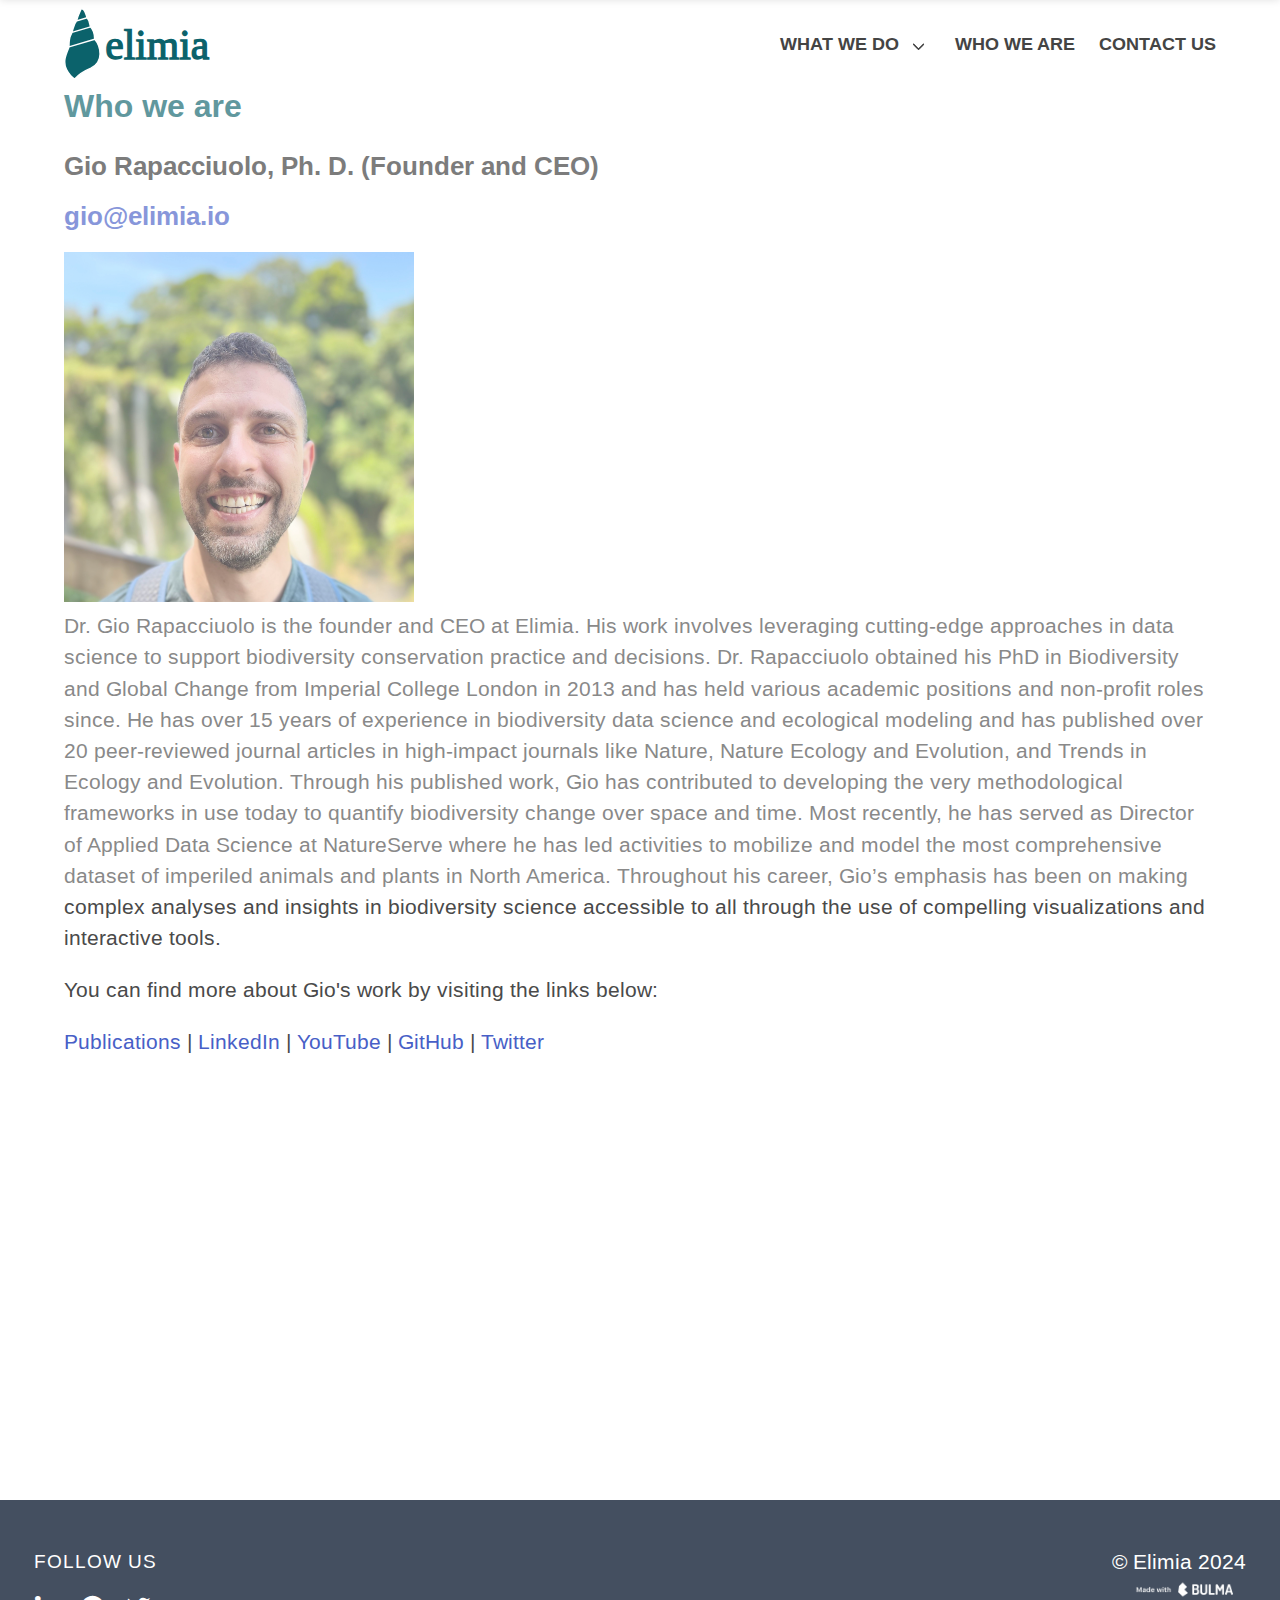
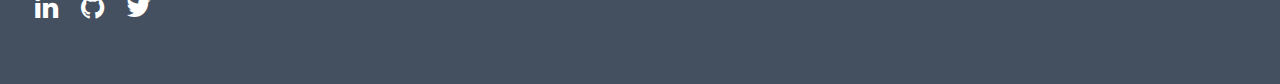
==== commit ff720771: "Fixed footer" ====
--- a/about/index.html
+++ b/about/index.html
@@ -173,34 +173,34 @@
 <footer class="footer footer-dark">
 
 <div class="columns">
-  <div class="column is-10">
-      <span> &#169; Elimia 2024</span>
-            <div class="row">
+<div class="column is-12">
+<div class="footer-column">
+<div style="float:right; padding-right:10px;"> 
+ <span>&#169; Elimia 2024</span>
+      <div class="row">
             <a href="https://bulma.io" target="_blank">
-              <img src="../images/logos/made-with-bulma.png" alt="Made with Bulma" width="128" height="24">
+              <img src="../images/logos/made-with-bulma.png" alt="Made with Bulma" width="128" height="24" style="padding-left:15px;">
             </a>  
       </div>
-  </div>
-  <div class="column">
-  <div class="footer-column" style="float: right;">
-<div class="footer-header">
+      </div>
+<div class="footer-header" style="padding-left:10px;">
             <h3>FOLLOW US</h3>
-            <nav class="level is-mobile">
+            <nav class="level">
               <div class="level-left">
-                <a class="level-item" href="https://www.linkedin.com/company/elimia">
-                  <span class="icon"><i class="fa fa-linkedin"></i></span>
+                <a class="level-item" href="https://www.linkedin.com/company/elimia" style="padding-right:10px;">
+                  <span class="icon" style="font-size:1.3em;"><i class="fa fa-linkedin"></i></span>
                 </a>
-                <a class="level-item" href="https://github.com/giorap">
-                  <span class="icon"><i class="fa fa-github"></i></span>
+                <a class="level-item" href="https://github.com/giorap" style="padding-right:10px;">
+                  <span class="icon" style="font-size:1.3em;"><i class="fa fa-github"></i></span>
                 </a>
-                <a class="level-item" href="https://twitter.com/giorapac">
-                  <span class="icon"><i class="fa fa-twitter"></i></span>
+                <a class="level-item" href="https://twitter.com/giorapac" style="padding-right:10px;">
+                  <span class="icon" style="font-size:1.3em;"><i class="fa fa-twitter"></i></span>
                 </a>
               </div>
-              </div>
             </nav>
-          </div>
-  </div>
+</div>
+</div>
+</div>
 </div>
 </footer>
 
--- a/css/style.min.0d9f09c57fe8b5c52411305d70f7b654db09a081e5975d8f3c5f0a048490cb61.css
+++ b/css/style.min.0d9f09c57fe8b5c52411305d70f7b654db09a081e5975d8f3c5f0a048490cb61.css
@@ -1 +1 @@
-.navbar.is-fresh{position:relative;min-height:3.8rem;transition:all .3s;font-size:1.1rem!important;font-weight:600;z-index:99}.navbar.is-fresh .container{min-height:4rem}.navbar.is-fresh.no-shadow{box-shadow:none!important}.navbar.is-fresh .navbar-burger{width:4rem;height:4rem}.navbar.is-fresh .navbar-brand{min-height:4rem}.navbar.is-fresh .navbar-brand img{max-height:72px!important;height:72px}.navbar.is-fresh .navbar-brand:hover .navbar-item{background:0 0!important}.navbar.is-fresh .navbar-end{align-items:center}.navbar.is-fresh .navbar-item{color:#444}.navbar.is-fresh .navbar-item.is-secondary:hover{color:#0b626b!important}.navbar.is-fresh .navbar-item.has-dropdown{padding:10px 0}.navbar.is-fresh .navbar-item.has-dropdown .navbar-link{color:#444}.navbar.is-fresh .navbar-item.has-dropdown .navbar-link:after{top:55%;height:.5em;width:.5em;border-width:2px;border-color:#444}.navbar.is-fresh .navbar-item.has-dropdown .navbar-dropdown{top:3.4rem;min-width:220px;margin-top:4px;border-top-color:#0b626b}.navbar.is-fresh .navbar-item.has-dropdown .navbar-dropdown .navbar-item{padding:10px 20px}.navbar.is-fresh .navbar-item.has-dropdown:hover .navbar-link{color:#0b626b}.navbar.is-fresh .navbar-item.has-dropdown:hover .navbar-link:after{border-color:#0b626b}.navbar.is-fresh .navbar-item .signup{display:block;line-height:0;font-size:.9rem!important}.navbar.is-fresh.is-fixed{position:fixed;top:0;left:0;width:100%;min-height:4rem!important;background:#fff;box-shadow:0 0 8px rgba(0,0,0,.12)}.navbar.is-fresh.is-fixed a{color:#444f60}.navbar.is-fresh.is-fixed a:hover{color:#4fc1ea}#navbar-clone{position:fixed;top:0;left:0;width:100%;background:#fff;transform:translateY(-100%);z-index:100;box-shadow:0 0 8px rgba(0,0,0,.12)}#navbar-clone.is-active{transform:translateY(0)}div.nav-item.is-drop a{padding-right:7px}div.nav-item.is-drop:hover .dropContain .dropOut{opacity:1}div.nav-item.is-drop:hover,div.nav-item.is-drop:hover a{border-bottom:1px solid transparent!important;color:#0b626b}div.nav-item.is-drop:hover .dropContain{top:65px;animation:fadeInUp .27s ease-out}span.drop-caret{position:relative;top:5px}div.nav-item.is-drop{position:relative}div.nav-item.is-drop .dropContain{width:220px;position:absolute;z-index:3;left:50%;margin-left:-110px;top:-400px}div.nav-item.is-drop .dropContain .dropOut{width:220px;background:#fff;float:left;position:relative;margin-top:15px;opacity:0;-webkit-border-radius:4px;-moz-border-radius:4px;border-radius:4px;-webkit-box-shadow:0 1px 6px rgba(0,0,0,.15);-moz-box-shadow:0 1px 6px rgba(0,0,0,.15);box-shadow:0 1px 6px rgba(0,0,0,.15);-webkit-transition:all .5s ease-out;-moz-transition:all .5s ease-out;-ms-transition:all .5s ease-out;-o-transition:all .5s ease-out;transition:all .5s ease-out}div.nav-item.is-drop .dropContain .dropOut .triangle{width:0;height:0;position:absolute;border-left:8px solid transparent;border-right:8px solid transparent;border-bottom:8px solid #fff;top:-8px;left:50%;margin-left:-8px}div.nav-item.is-drop .dropContain .dropOut ul li{text-align:left;float:left;width:200px;padding:12px 0 10px 15px;margin:0 10px;color:#777;-webkit-border-radius:4px;-moz-border-radius:4px;border-radius:4px;-webkit-transition:background .1s ease-out;-moz-transition:background .1s ease-out;-ms-transition:background .1s ease-out;-o-transition:background .1s ease-out;transition:background .1s ease-out}div.nav-item.is-drop .dropContain .dropOut ul li:hover{background:#eff4f7;cursor:pointer}div.nav-item.is-drop .dropContain .dropOut ul{float:left;padding:10px 0}.section.section-light-grey{background-color:#e1eae7}.section.section-feature-grey{background-color:#fff}.section.section-secondary{background-color:#f39200}.section.section-half{height:75vh!important}.section .title,.section .subtitle{font-family:jura,sans-serif;color:#0b626b;font-weight:700}.section .subtitle.is-muted{color:#444;font-size:1.5rem}.title-wrapper{max-width:1000px;margin:0 auto}.title-wrapper .title,.title-wrapper .subtitle{font-family:arimo,sans-serif;font-weight:600}.title-wrapper .subtitle.is-muted{color:#444}.divider{height:3px;border-radius:50px;background:#0b626b;width:60px}.divider.is-centered{margin:0 auto}.content-wrapper{padding:150px 0}img.pushed-image{margin-top:-5vh}.media.icon-box{border-top:none!important;padding-top:0}.media.icon-box .media-content .content p .icon-box-title{color:#0b626b;font-size:1.75rem;font-weight:700}.media.icon-box .media-content .content p .icon-box-text{color:#444f60;font-size:1.75rem;font-weight:300}.hero-body{padding-top:6rem;padding-bottom:6rem;background-color:#fff}.hero-body .title{font-family:rubik maps;color:#0b626b}.hero-body .subtitle{font-family:arimo,sans-serif}.hero-body .title.is-bold{font-weight:500}.hero-body .subtitle.is-muted{color:#444}.hero-foot img.partner-logo{height:0}footer.footer-dark{background:#444f60;color:#fff}footer.footer-dark .columns{margin-top:15px}footer.footer-dark .footer-logo img{height:50px}footer.footer-dark .footer-column .footer-header h3{font-weight:500;font-size:1.2rem;text-transform:uppercase;letter-spacing:1px;margin-bottom:20px}footer.footer-dark .footer-column ul.link-list{line-height:40px;font-size:1.1rem}footer.footer-dark .footer-column ul.link-list a{color:#98a9c3;font-weight:400;transition:all .5s}footer.footer-dark .footer-column ul.link-list :hover{color:#fcfcfc}footer.footer-dark .footer-column .level-item .icon{color:#fff;transition:all .5s}footer.footer-dark .footer-column .level-item .icon :hover{color:#fcfcfc}.button{cursor:pointer;transition:all .5s}.button.cta{font-family:arimo,sans-serif;font-size:1rem;font-weight:600;padding:26px 40px}.button.is-clear{line-height:0!important}.button.rounded{border-radius:500px}.button.raised:hover{box-shadow:0 14px 26px -12px rgba(0,0,0,.42),0 4px 23px rgba(0,0,0,.12),0 8px 10px -5px rgba(0,0,0,.2)!important;opacity:.8}.button.btn-outlined{background:0 0}.button.signup-button{font-size:.9rem;font-weight:600;font-family:arimo,sans-serif;padding:24px 26px;width:130px}.button.primary-btn{outline:none;border-color:#0b626b;background-color:#0b626b;color:#fff;transition:all .5s}.button.primary-btn:hover{color:#fff}.button.primary-btn.raised:hover{box-shadow:0 14px 26px -12px rgba(11,98,107,.42),0 4px 23px rgba(0,0,0,.12),0 8px 10px -5px rgba(11,98,107,.42)!important;opacity:.8}.button.primary-btn.btn-outlined{border-color:#4fc1ea;color:#4fc1ea;background-color:transparent}.button.primary-btn.btn-outlined:hover{color:#fff;background-color:#4fc1ea}.button.secondary-btn{outline:none;border-color:#f39200;background-color:#f39200;color:#fff;transition:all .5s}.button.secondary-btn:hover{color:#fff}.button.secondary-btn.raised:hover{box-shadow:0 14px 26px -12px #0B626B,0 4px 23px rgba(11,98,107,.42),0 8px 10px -5px rgba(11,98,107,.42)!important;opacity:.8}.button.secondary-btn.btn-outlined{border-color:#f39200;color:#f39200;background-color:transparent}.button.secondary-btn.btn-outlined:hover{color:#fff;background-color:#f39200}.button.button.accent-btn{outline:none;border-color:#0b626b;background-color:#0b626b;color:#fff;transition:all .5s}.button.button.accent-btn:hover{color:#fff}.button.button.accent-btn.raised:hover{box-shadow:0 14px 26px -12px #0B626B,0 4px 23px rgba(11,98,107,.42),0 8px 10px -5px rgba(11,98,107,.42)!important;opacity:.8}.button.button.accent-btn.btn-outlined{border-color:#00efb7;color:#00efb7;background-color:transparent}.button.button.accent-btn.btn-outlined:hover{color:#fff;background-color:#00efb7}/*!_cards.scss v1.0.0 | Commercial License | built on top of bulma.io/Bulmax*/.feature-card{width:380px;height:420px;background-color:#fff;border-radius:3px;padding-right:0;margin:0 auto}.feature-card .card-title h4{font-family:arimo,sans-serif;padding-top:25px;font-size:1.75rem;font-weight:600;color:#444f60}.feature-card .card-icon img{height:120px;margin-top:20px}.feature-card .card-text{padding:40px}.feature-card .card-text p{color:#444}.feature-card .card-action{margin-top:0}.feature-card.is-bordered{border:1px solid #444f60;background-color:rgba(196,213,206,.5)}.flex-card{position:relative;background-color:#fff;border:0;border-radius:.1875rem;display:inline-block;position:relative;overflow:hidden;width:100%;margin-bottom:20px}.flex-card.raised{box-shadow:0 5px 25px rgba(0,0,0,.2)}.flex-card .tabs{padding:15px .7rem}.flex-card .navtab-content{min-height:190px}.flex-card .navtab-content p{padding:0 .8rem 20px}.flex-card .navigation-tabs.outlined-pills .tabs.tabs-header.primary{background-color:#4fc1ea}.flex-card .navigation-tabs.outlined-pills .tabs.tabs-header.secondary{background-color:#f39200}.flex-card .navigation-tabs.outlined-pills .tabs.tabs-header.accent{background-color:#00efb7}.flex-card .navigation-tabs.outlined-pills .tabs.tabs-header ul li a{color:#f2f2f2}.flex-card .navigation-tabs.outlined-pills .tabs.tabs-header ul li.is-active a{color:#fff;border:1px solid #fff;border-bottom-color:#fff!important}input.input{color:#878787;box-shadow:none!important;transition:all .8s;padding-bottom:3px}input.input.is-small{padding-bottom:2px;padding-left:10px}input.input.is-medium{padding-bottom:5px}input.input.is-large{padding-bottom:7px}input.input:focus,input.input:active{border-color:#eff4f7}input.input.rounded{border-radius:100px}input.input.is-primary-focus:focus{border-color:#4fc1ea}input.input.is-primary-focus:focus~span.icon i{color:#4fc1ea}input.input.is-secondary-focus:focus{border-color:#f39200}input.input.is-secondary-focus:focus~span.icon i{color:#f39200}input.input.is-accent-focus:focus{border-color:#00efb7}input.input.is-accent-focus:focus~span.icon i{color:#00efb7}input.input.is-bloody-focus:focus{border-color:#fc354c}input.input.is-bloody-focus:focus~span.icon i{color:#fc354c}.form-footer{width:100%}.animated{animation-duration:.5s;animation-fill-mode:both;-webkit-animation-duration:.5s;-webkit-animation-fill-mode:both}.delay-1{animation-delay:.25s}.delay-2{animation-delay:.5s}.delay-3{animation-delay:.75s}.delay-4{animation-delay:1s}@keyframes fadeInLeft{from{-webkit-transform:translate3d(20px,0,0);transform:translate3d(20px,0,0);opacity:0}to{-webkit-transform:translate3d(0,0,0);transform:translate3d(0,0,0);opacity:1}}@-webkit-keyframes fadeInLeft{from{-webkit-transform:translate3d(20px,0,0);transform:translate3d(20px,0,0);opacity:0}to{-webkit-transform:translate3d(0,0,0);transform:translate3d(0,0,0);opacity:1}}.preFadeInLeft{opacity:0}.fadeInLeft{opacity:0;animation-name:fadeInLeft;-webkit-animation-name:fadeInLeft}@keyframes fadeInUp{from{-webkit-transform:translate3d(0,20px,0);transform:translate3d(0,20px,0)}to{-webkit-transform:translate3d(0,0,0);transform:translate3d(0,0,0);opacity:1}}@-webkit-keyframes fadeInUp{from{-webkit-transform:translate3d(0,20px,0);transform:translate3d(0,20px,0)}to{-webkit-transform:translate3d(0,0,0);transform:translate3d(0,0,0);opacity:1}}.preFadeInUp{opacity:0}.fadeInUp{opacity:0;animation-name:fadeInUp;-webkit-animation-name:fadeInUp}.gelatine{animation:gelatine .6s;animation-duration:.6s;-webkit-animation-duration:.5s;animation-fill-mode:both;-webkit-animation-fill-mode:both}@keyframes gelatine{from,to{transform:scale(1,1)}25%{transform:scale(.9,1.1)}50%{transform:scale(1.1,.9)}75%{transform:scale(.95,1.05)}}.menu-icon-wrapper{position:relative;left:0;top:0;width:34px;height:34px;pointer-events:none;transition:.1s}.menu-icon-wrapper svg{position:absolute;top:-18px;left:-18px;transform:scale(.07);transform-origin:0 0}.menu-icon-wrapper svg path{stroke:#f39200;stroke-width:40px;stroke-linecap:round;stroke-linejoin:round;fill:transparent;transition:stroke-dasharray .5s}.menu-icon-wrapper svg path.path1{stroke-dashoffset:5803.15px;stroke-dasharray:2901.57px,2981.57px,240px}.menu-icon-wrapper svg path.path2{stroke-dashoffset:800px;stroke-dasharray:400px,480px,240px}.menu-icon-wrapper svg path.path3{stroke-dashoffset:6993.11px;stroke-dasharray:3496.56px,3576.56px,240px}.menu-icon-wrapper.open svg path.path1{stroke-dasharray:2901.57px,5258.15px,240px}.menu-icon-wrapper.open svg path.path2{stroke-dasharray:400px,600px,0}.menu-icon-wrapper.open svg path.path3{stroke-dasharray:3496.56px,6448.11px,240px}.menu-icon-wrapper .menu-icon-trigger{position:relative;width:100%;height:100%;cursor:pointer;pointer-events:auto;background:0 0;border:none;margin:0;padding:0}.sidebar{background:#344258;width:280px;height:100%;position:fixed;top:0;left:0;transform:translateX(-281px);transition:all .3s;z-index:10000;overflow-y:auto}.sidebar.is-active{transform:translateX(0)}.sidebar .sidebar-header{height:4.25rem;display:flex;justify-content:space-between;align-items:center;border-bottom:1px solid #3d4e68;padding:0 20px}.sidebar .sidebar-header img{height:32px}.sidebar .sidebar-header a{width:24px;height:24px}.sidebar .sidebar-header svg{stroke:#fff;transform:rotate(0);transition:all .3s;cursor:pointer}.sidebar .sidebar-header svg:hover{stroke:#f39200;transform:rotate(180deg)}.sidebar .inner{position:relative}.sidebar .inner .sidebar-menu{margin:0;padding:0;max-width:400px;list-style:none;list-style-type:none;font-family:arimo,sans-serif!important}.sidebar .inner .sidebar-menu li a{padding:20px 25px;display:block;text-decoration:none;color:#fff}.sidebar .inner .sidebar-menu li a:hover{padding:20px 25px;display:block;text-decoration:none;color:#fff}.sidebar .inner .sidebar-menu li a span{margin-right:20px;color:#fff}.sidebar .inner .sidebar-menu li.have-children ul{padding:0}.sidebar .inner .sidebar-menu li.have-children li a{background-color:#2b3648;padding-left:62px;border-bottom:1px solid #303d52;font-size:.8rem}.sidebar .inner .sidebar-menu li.have-children li a:hover{color:#4fc1ea;padding-left:62px}.sidebar .inner .sidebar-menu li.have-children span::after{position:absolute;top:27px;right:30px;content:"\f054";color:#fff;transition:all .5s;font-weight:200!important;font-size:.8rem}.sidebar .inner li.have-children,.sidebar .inner li{position:relative}.sidebar .inner li.have-children.active>a,.sidebar .inner li.have-children.active>a span,.sidebar .inner li.have-children.active>a span:after{color:#f39200}.sidebar .inner li.active.have-children span::after{-moz-transform:rotate(90deg);-o-transform:rotate(90deg);-webkit-transform:rotate(90deg);transform:rotate(90deg)}.sidebar .inner .sidebar-menu .have-children>ul{display:none}.testimonial{position:relative;overflow:hidden;margin:10px auto;min-width:220px;max-width:310px;width:100%;color:#333;text-align:left;box-shadow:none!important}.testimonial *{-webkit-box-sizing:border-box;box-sizing:border-box}.testimonial img{max-width:100%;height:80px;width:80px;border-radius:50%;margin-right:5px;display:block;z-index:1;position:absolute;right:60%}.testimonial blockquote{margin:0;display:block;border-radius:8px;position:relative;background-color:#fcfcfc;padding:30px 50px 65px;font-size:1.2rem;font-weight:500;margin:0 0 -40px;line-height:1.6em;box-shadow:0 0 5px rgba(0,0,0,.15)}.testimonial blockquote:before,.testimonial blockquote:after{font-family:fontawesome;content:"\f10d";position:absolute;font-size:20px;opacity:.3;font-style:normal}.testimonial blockquote:before{top:35px;left:20px}.testimonial blockquote:after{content:"\f10e";right:20px;bottom:35px}.testimonial .author{margin:0;height:80px;display:block;text-align:left;color:#fff;padding:0 35px;position:relative;z-index:0}.testimonial .author h5,.testimonial .author span{left:50%;position:absolute;opacity:.8;padding:3px 5px}.testimonial .author h5{text-transform:capitalize;bottom:60%;margin:0;font-weight:600;font-size:1.2rem;color:#444f60}.testimonial .author span{font-size:.8em;color:#fff;top:50%}@media(max-width:767px){.landing-caption{text-align:center}.navbar-menu .is-static{position:absolute;width:100%}.navbar-menu .is-fixed{position:fixed;width:100%}.navbar-menu .navbar-item{text-align:center!important}.navbar-menu .navbar-item .signup-button{width:100%!important}.navbar-menu .navbar-link{padding:10px 20px!important}.title.section-title{font-size:2rem!important}.level-left.level-social{display:flex;justify-content:flex-start}.pushed-image{margin-top:0!important}.testimonial{margin:0 auto}}@media only screen and (min-device-width:768px) and (max-device-width:1024px) and (orientation:portrait){.landing-caption{text-align:center}.navbar-menu .is-static{position:absolute;width:100%}.navbar-menu .is-fixed{position:fixed;width:100%}.navbar-menu .navbar-item{text-align:center!important}.navbar-menu .navbar-item .signup-button{width:100%!important}.navbar-menu .navbar-link{padding:10px 20px!important}.pushed-image{margin-top:0!important}.testimonial{margin:0 auto}.is-centered-tablet-portrait{text-align:center!important}.is-centered-tablet-portrait .divider{margin:0 auto!important}}section:focus{outline:none!important}button:focus,button:active{outline:none}#preloader{position:fixed;top:0;left:0;right:0;bottom:0;background-color:#fff;z-index:99}#status{width:200px;height:200px;position:absolute;left:50%;top:50%;background-image:url(../images/loaders/rings.svg);background-size:80px 80px;background-repeat:no-repeat;background-position:50%;margin:-100px 0 0 -100px}#backtotop{position:fixed;right:0;opacity:0;visibility:hidden;bottom:25px;margin:0 25px 0 0;z-index:9999;transition:.35s;transform:scale(.7);transition:all .5s}#backtotop.visible{opacity:1;visibility:visible;transform:scale(1)}#backtotop.visible a:hover{outline:none;opacity:.9;background:#0b626b}#backtotop a{outline:none;text-decoration:none;border:0;display:block;width:46px;height:46px;background-color:#66676b;opacity:1;transition:all .3s;border-radius:50%;text-align:center;font-size:26px}body #backtotop a{outline:none;color:#fff}#backtotop a:after{outline:none;content:"\f106";font-family:fontawesome;position:relative;display:block;top:50%;-webkit-transform:translateY(-55%);transform:translateY(-55%)}.is-disabled{pointer-events:none;opacity:.4;cursor:default!important}.is-hidden{display:none!important}.stuck{position:fixed!important;top:0!important;z-index:2!important}.light-text{color:#fff!important}.mb-20{margin-bottom:20px}.mb-40{margin-bottom:40px}.mb-60{margin-bottom:60px}.mt-20{margin-top:20px}.mt-40{margin-top:40px}.mt-50{margin-top:10px}.mt-60{margin-top:60px}.ml-30{margin-left:30px}.huge-pb{padding-bottom:100px}.pb-20{padding-bottom:20px!important}.pb-40{padding-bottom:40px!important}::-webkit-input-placeholder{color:#cecece}::-moz-placeholder{color:#cecece}:-ms-input-placeholder{color:#cecece}:-moz-placeholder{color:#cecece}/*!bulma.io v0.9.4 | MIT License | github.com/jgthms/bulma*/.pagination-previous,.pagination-next,.pagination-link,.pagination-ellipsis,.file-cta,.file-name,.select select,.textarea,.input,.button{-moz-appearance:none;-webkit-appearance:none;align-items:center;border:1px solid transparent;border-radius:4px;box-shadow:none;display:inline-flex;font-size:1rem;height:2.5em;justify-content:flex-start;line-height:1.5;padding-bottom:calc(.5em - 1px);padding-left:calc(.75em - 1px);padding-right:calc(.75em - 1px);padding-top:calc(.5em - 1px);position:relative;vertical-align:top}.pagination-previous:focus,.pagination-next:focus,.pagination-link:focus,.pagination-ellipsis:focus,.file-cta:focus,.file-name:focus,.select select:focus,.textarea:focus,.input:focus,.button:focus,.is-focused.pagination-previous,.is-focused.pagination-next,.is-focused.pagination-link,.is-focused.pagination-ellipsis,.is-focused.file-cta,.is-focused.file-name,.select select.is-focused,.is-focused.textarea,.is-focused.input,.is-focused.button,.pagination-previous:active,.pagination-next:active,.pagination-link:active,.pagination-ellipsis:active,.file-cta:active,.file-name:active,.select select:active,.textarea:active,.input:active,.button:active,.is-active.pagination-previous,.is-active.pagination-next,.is-active.pagination-link,.is-active.pagination-ellipsis,.is-active.file-cta,.is-active.file-name,.select select.is-active,.is-active.textarea,.is-active.input,.is-active.button{outline:none}[disabled].pagination-previous,[disabled].pagination-next,[disabled].pagination-link,[disabled].pagination-ellipsis,[disabled].file-cta,[disabled].file-name,.select select[disabled],[disabled].textarea,[disabled].input,[disabled].button,fieldset[disabled] .pagination-previous,fieldset[disabled] .pagination-next,fieldset[disabled] .pagination-link,fieldset[disabled] .pagination-ellipsis,fieldset[disabled] .file-cta,fieldset[disabled] .file-name,fieldset[disabled] .select select,.select fieldset[disabled] select,fieldset[disabled] .textarea,fieldset[disabled] .input,fieldset[disabled] .button{cursor:not-allowed}.is-unselectable,.tabs,.pagination-previous,.pagination-next,.pagination-link,.pagination-ellipsis,.breadcrumb,.file,.button{-webkit-touch-callout:none;-webkit-user-select:none;-moz-user-select:none;-ms-user-select:none;user-select:none}.navbar-link:not(.is-arrowless)::after,.select:not(.is-multiple):not(.is-loading)::after{border:3px solid transparent;border-radius:2px;border-right:0;border-top:0;content:" ";display:block;height:.625em;margin-top:-.4375em;pointer-events:none;position:absolute;top:50%;transform:rotate(-45deg);transform-origin:center;width:.625em}.tabs:not(:last-child),.pagination:not(:last-child),.message:not(:last-child),.level:not(:last-child),.breadcrumb:not(:last-child),.block:not(:last-child),.title:not(:last-child),.subtitle:not(:last-child),.table-container:not(:last-child),.table:not(:last-child),.progress:not(:last-child),.notification:not(:last-child),.content:not(:last-child),.box:not(:last-child){margin-bottom:1.5rem}.modal-close,.delete{-webkit-touch-callout:none;-webkit-user-select:none;-moz-user-select:none;-ms-user-select:none;user-select:none;-moz-appearance:none;-webkit-appearance:none;background-color:rgba(10,10,10,.2);border:none;border-radius:9999px;cursor:pointer;pointer-events:auto;display:inline-block;flex-grow:0;flex-shrink:0;font-size:0;height:20px;max-height:20px;max-width:20px;min-height:20px;min-width:20px;outline:none;position:relative;vertical-align:top;width:20px}.modal-close::before,.delete::before,.modal-close::after,.delete::after{background-color:#fff;content:"";display:block;left:50%;position:absolute;top:50%;transform:translateX(-50%)translateY(-50%)rotate(45deg);transform-origin:center center}.modal-close::before,.delete::before{height:2px;width:50%}.modal-close::after,.delete::after{height:50%;width:2px}.modal-close:hover,.delete:hover,.modal-close:focus,.delete:focus{background-color:rgba(10,10,10,.3)}.modal-close:active,.delete:active{background-color:rgba(10,10,10,.4)}.is-small.modal-close,.is-small.delete{height:16px;max-height:16px;max-width:16px;min-height:16px;min-width:16px;width:16px}.is-medium.modal-close,.is-medium.delete{height:24px;max-height:24px;max-width:24px;min-height:24px;min-width:24px;width:24px}.is-large.modal-close,.is-large.delete{height:32px;max-height:32px;max-width:32px;min-height:32px;min-width:32px;width:32px}.control.is-loading::after,.select.is-loading::after,.loader,.button.is-loading::after{animation:spinAround 500ms infinite linear;border:2px solid #dbdbdb;border-radius:9999px;border-right-color:transparent;border-top-color:transparent;content:"";display:block;height:1em;position:relative;width:1em}.hero-video,.is-overlay,.modal-background,.modal,.image.is-square img,.image.is-square .has-ratio,.image.is-1by1 img,.image.is-1by1 .has-ratio,.image.is-5by4 img,.image.is-5by4 .has-ratio,.image.is-4by3 img,.image.is-4by3 .has-ratio,.image.is-3by2 img,.image.is-3by2 .has-ratio,.image.is-5by3 img,.image.is-5by3 .has-ratio,.image.is-16by9 img,.image.is-16by9 .has-ratio,.image.is-2by1 img,.image.is-2by1 .has-ratio,.image.is-3by1 img,.image.is-3by1 .has-ratio,.image.is-4by5 img,.image.is-4by5 .has-ratio,.image.is-3by4 img,.image.is-3by4 .has-ratio,.image.is-2by3 img,.image.is-2by3 .has-ratio,.image.is-3by5 img,.image.is-3by5 .has-ratio,.image.is-9by16 img,.image.is-9by16 .has-ratio,.image.is-1by2 img,.image.is-1by2 .has-ratio,.image.is-1by3 img,.image.is-1by3 .has-ratio{bottom:0;left:0;position:absolute;right:0;top:0}.navbar-burger{-moz-appearance:none;-webkit-appearance:none;appearance:none;background:0 0;border:none;color:currentColor;font-family:inherit;font-size:1em;margin:0;padding:0}/*!minireset.css v0.0.6 | MIT License | github.com/jgthms/minireset.css*/html,body,p,ol,ul,li,dl,dt,dd,blockquote,figure,fieldset,legend,textarea,pre,iframe,hr,h1,h2,h3,h4,h5,h6{margin:0;padding:0}h1,h2,h3,h4,h5,h6{font-size:100%;font-weight:400}ul{list-style:none}button,input,select,textarea{margin:0}html{box-sizing:border-box}*,*::before,*::after{box-sizing:inherit}img,video{height:auto;max-width:100%}iframe{border:0}table{border-collapse:collapse;border-spacing:0}td,th{padding:0}td:not([align]),th:not([align]){text-align:inherit}html{background-color:#fff;font-size:16px;-moz-osx-font-smoothing:grayscale;-webkit-font-smoothing:antialiased;min-width:300px;overflow-x:hidden;overflow-y:scroll;text-rendering:optimizeLegibility;text-size-adjust:100%}article,aside,figure,footer,header,hgroup,section{display:block}body,button,input,optgroup,select,textarea{font-family:Arimo}code,pre{-moz-osx-font-smoothing:auto;-webkit-font-smoothing:auto;font-family:monospace}body{color:#4a4a4a;font-size:1.3em;font-weight:400;line-height:1.5}a{color:#485fc7;cursor:pointer;text-decoration:none}a strong{color:currentColor}a:hover{color:#363636}code{background-color:#f5f5f5;color:#da1039;font-size:.875em;font-weight:400;padding:.25em .5em}hr{background-color:#f5f5f5;border:none;display:block;height:2px;margin:1.5rem 0}img{height:auto;max-width:100%}input[type=checkbox],input[type=radio]{vertical-align:baseline}small{font-size:.875em}span{font-style:inherit;font-weight:inherit}strong{color:#363636;font-weight:700}fieldset{border:none}pre{-webkit-overflow-scrolling:touch;background-color:#f5f5f5;color:#4a4a4a;font-size:.875em;overflow-x:auto;padding:1.25rem 1.5rem;white-space:pre;word-wrap:normal}pre code{background-color:transparent;color:currentColor;font-size:1em;padding:0}table td,table th{vertical-align:top}table td:not([align]),table th:not([align]){text-align:inherit}table th{color:#363636}@keyframes spinAround{from{transform:rotate(0)}to{transform:rotate(359deg)}}.box{background-color:#fff;border-radius:6px;box-shadow:0 .5em 1em -.125em rgba(10,10,10,.1),0 0 0 1px rgba(10,10,10,2%);color:#4a4a4a;display:block;padding:1.25rem}a.box:hover,a.box:focus{box-shadow:0 .5em 1em -.125em rgba(10,10,10,.1),0 0 0 1px #485fc7}a.box:active{box-shadow:inset 0 1px 2px rgba(10,10,10,.2),0 0 0 1px #485fc7}.button{background-color:#fff;border-color:#dbdbdb;border-width:1px;color:#363636;cursor:pointer;justify-content:center;padding-bottom:calc(.5em - 1px);padding-left:1em;padding-right:1em;padding-top:calc(.5em - 1px);text-align:center;white-space:nowrap}.button strong{color:inherit}.button .icon,.button .icon.is-small,.button .icon.is-medium,.button .icon.is-large{height:1.5em;width:1.5em}.button .icon:first-child:not(:last-child){margin-left:calc(-.5em - 1px);margin-right:.25em}.button .icon:last-child:not(:first-child){margin-left:.25em;margin-right:calc(-.5em - 1px)}.button .icon:first-child:last-child{margin-left:calc(-.5em - 1px);margin-right:calc(-.5em - 1px)}.button:hover,.button.is-hovered{border-color:#b5b5b5;color:#363636}.button:focus,.button.is-focused{border-color:#485fc7;color:#363636}.button:focus:not(:active),.button.is-focused:not(:active){box-shadow:0 0 0 .125em rgba(72,95,199,.25)}.button:active,.button.is-active{border-color:#4a4a4a;color:#363636}.button.is-text{background-color:transparent;border-color:transparent;color:#4a4a4a;text-decoration:underline}.button.is-text:hover,.button.is-text.is-hovered,.button.is-text:focus,.button.is-text.is-focused{background-color:#f5f5f5;color:#363636}.button.is-text:active,.button.is-text.is-active{background-color:#e8e8e8;color:#363636}.button.is-text[disabled],fieldset[disabled] .button.is-text{background-color:transparent;border-color:transparent;box-shadow:none}.button.is-ghost{background:0 0;border-color:transparent;color:#485fc7;text-decoration:none}.button.is-ghost:hover,.button.is-ghost.is-hovered{color:#485fc7;text-decoration:underline}.button.is-white{background-color:#fff;border-color:transparent;color:#0a0a0a}.button.is-white:hover,.button.is-white.is-hovered{background-color:#f9f9f9;border-color:transparent;color:#0a0a0a}.button.is-white:focus,.button.is-white.is-focused{border-color:transparent;color:#0a0a0a}.button.is-white:focus:not(:active),.button.is-white.is-focused:not(:active){box-shadow:0 0 0 .125em rgba(255,255,255,.25)}.button.is-white:active,.button.is-white.is-active{background-color:#f2f2f2;border-color:transparent;color:#0a0a0a}.button.is-white[disabled],fieldset[disabled] .button.is-white{background-color:#fff;border-color:#fff;box-shadow:none}.button.is-white.is-inverted{background-color:#0a0a0a;color:#fff}.button.is-white.is-inverted:hover,.button.is-white.is-inverted.is-hovered{background-color:#000}.button.is-white.is-inverted[disabled],fieldset[disabled] .button.is-white.is-inverted{background-color:#0a0a0a;border-color:transparent;box-shadow:none;color:#fff}.button.is-white.is-loading::after{border-color:transparent transparent #0a0a0a #0a0a0a!important}.button.is-white.is-outlined{background-color:transparent;border-color:#fff;color:#fff}.button.is-white.is-outlined:hover,.button.is-white.is-outlined.is-hovered,.button.is-white.is-outlined:focus,.button.is-white.is-outlined.is-focused{background-color:#fff;border-color:#fff;color:#0a0a0a}.button.is-white.is-outlined.is-loading::after{border-color:transparent transparent #fff #fff!important}.button.is-white.is-outlined.is-loading:hover::after,.button.is-white.is-outlined.is-loading.is-hovered::after,.button.is-white.is-outlined.is-loading:focus::after,.button.is-white.is-outlined.is-loading.is-focused::after{border-color:transparent transparent #0a0a0a #0a0a0a!important}.button.is-white.is-outlined[disabled],fieldset[disabled] .button.is-white.is-outlined{background-color:transparent;border-color:#fff;box-shadow:none;color:#fff}.button.is-white.is-inverted.is-outlined{background-color:transparent;border-color:#0a0a0a;color:#0a0a0a}.button.is-white.is-inverted.is-outlined:hover,.button.is-white.is-inverted.is-outlined.is-hovered,.button.is-white.is-inverted.is-outlined:focus,.button.is-white.is-inverted.is-outlined.is-focused{background-color:#0a0a0a;color:#fff}.button.is-white.is-inverted.is-outlined.is-loading:hover::after,.button.is-white.is-inverted.is-outlined.is-loading.is-hovered::after,.button.is-white.is-inverted.is-outlined.is-loading:focus::after,.button.is-white.is-inverted.is-outlined.is-loading.is-focused::after{border-color:transparent transparent #fff #fff!important}.button.is-white.is-inverted.is-outlined[disabled],fieldset[disabled] .button.is-white.is-inverted.is-outlined{background-color:transparent;border-color:#0a0a0a;box-shadow:none;color:#0a0a0a}.button.is-black{background-color:#0a0a0a;border-color:transparent;color:#fff}.button.is-black:hover,.button.is-black.is-hovered{background-color:#040404;border-color:transparent;color:#fff}.button.is-black:focus,.button.is-black.is-focused{border-color:transparent;color:#fff}.button.is-black:focus:not(:active),.button.is-black.is-focused:not(:active){box-shadow:0 0 0 .125em rgba(10,10,10,.25)}.button.is-black:active,.button.is-black.is-active{background-color:#000;border-color:transparent;color:#fff}.button.is-black[disabled],fieldset[disabled] .button.is-black{background-color:#0a0a0a;border-color:#0a0a0a;box-shadow:none}.button.is-black.is-inverted{background-color:#fff;color:#0a0a0a}.button.is-black.is-inverted:hover,.button.is-black.is-inverted.is-hovered{background-color:#f2f2f2}.button.is-black.is-inverted[disabled],fieldset[disabled] .button.is-black.is-inverted{background-color:#fff;border-color:transparent;box-shadow:none;color:#0a0a0a}.button.is-black.is-loading::after{border-color:transparent transparent #fff #fff!important}.button.is-black.is-outlined{background-color:transparent;border-color:#0a0a0a;color:#0a0a0a}.button.is-black.is-outlined:hover,.button.is-black.is-outlined.is-hovered,.button.is-black.is-outlined:focus,.button.is-black.is-outlined.is-focused{background-color:#0a0a0a;border-color:#0a0a0a;color:#fff}.button.is-black.is-outlined.is-loading::after{border-color:transparent transparent #0a0a0a #0a0a0a!important}.button.is-black.is-outlined.is-loading:hover::after,.button.is-black.is-outlined.is-loading.is-hovered::after,.button.is-black.is-outlined.is-loading:focus::after,.button.is-black.is-outlined.is-loading.is-focused::after{border-color:transparent transparent #fff #fff!important}.button.is-black.is-outlined[disabled],fieldset[disabled] .button.is-black.is-outlined{background-color:transparent;border-color:#0a0a0a;box-shadow:none;color:#0a0a0a}.button.is-black.is-inverted.is-outlined{background-color:transparent;border-color:#fff;color:#fff}.button.is-black.is-inverted.is-outlined:hover,.button.is-black.is-inverted.is-outlined.is-hovered,.button.is-black.is-inverted.is-outlined:focus,.button.is-black.is-inverted.is-outlined.is-focused{background-color:#fff;color:#0a0a0a}.button.is-black.is-inverted.is-outlined.is-loading:hover::after,.button.is-black.is-inverted.is-outlined.is-loading.is-hovered::after,.button.is-black.is-inverted.is-outlined.is-loading:focus::after,.button.is-black.is-inverted.is-outlined.is-loading.is-focused::after{border-color:transparent transparent #0a0a0a #0a0a0a!important}.button.is-black.is-inverted.is-outlined[disabled],fieldset[disabled] .button.is-black.is-inverted.is-outlined{background-color:transparent;border-color:#fff;box-shadow:none;color:#fff}.button.is-light{background-color:#f5f5f5;border-color:transparent;color:rgba(0,0,0,.7)}.button.is-light:hover,.button.is-light.is-hovered{background-color:#eee;border-color:transparent;color:rgba(0,0,0,.7)}.button.is-light:focus,.button.is-light.is-focused{border-color:transparent;color:rgba(0,0,0,.7)}.button.is-light:focus:not(:active),.button.is-light.is-focused:not(:active){box-shadow:0 0 0 .125em rgba(245,245,245,.25)}.button.is-light:active,.button.is-light.is-active{background-color:#e8e8e8;border-color:transparent;color:rgba(0,0,0,.7)}.button.is-light[disabled],fieldset[disabled] .button.is-light{background-color:#f5f5f5;border-color:#f5f5f5;box-shadow:none}.button.is-light.is-inverted{background-color:rgba(0,0,0,.7);color:#f5f5f5}.button.is-light.is-inverted:hover,.button.is-light.is-inverted.is-hovered{background-color:rgba(0,0,0,.7)}.button.is-light.is-inverted[disabled],fieldset[disabled] .button.is-light.is-inverted{background-color:rgba(0,0,0,.7);border-color:transparent;box-shadow:none;color:#f5f5f5}.button.is-light.is-loading::after{border-color:transparent transparent rgba(0,0,0,.7)rgba(0,0,0,.7)!important}.button.is-light.is-outlined{background-color:transparent;border-color:#f5f5f5;color:#f5f5f5}.button.is-light.is-outlined:hover,.button.is-light.is-outlined.is-hovered,.button.is-light.is-outlined:focus,.button.is-light.is-outlined.is-focused{background-color:#f5f5f5;border-color:#f5f5f5;color:rgba(0,0,0,.7)}.button.is-light.is-outlined.is-loading::after{border-color:transparent transparent #f5f5f5 #f5f5f5!important}.button.is-light.is-outlined.is-loading:hover::after,.button.is-light.is-outlined.is-loading.is-hovered::after,.button.is-light.is-outlined.is-loading:focus::after,.button.is-light.is-outlined.is-loading.is-focused::after{border-color:transparent transparent rgba(0,0,0,.7)rgba(0,0,0,.7)!important}.button.is-light.is-outlined[disabled],fieldset[disabled] .button.is-light.is-outlined{background-color:transparent;border-color:#f5f5f5;box-shadow:none;color:#f5f5f5}.button.is-light.is-inverted.is-outlined{background-color:transparent;border-color:rgba(0,0,0,.7);color:rgba(0,0,0,.7)}.button.is-light.is-inverted.is-outlined:hover,.button.is-light.is-inverted.is-outlined.is-hovered,.button.is-light.is-inverted.is-outlined:focus,.button.is-light.is-inverted.is-outlined.is-focused{background-color:rgba(0,0,0,.7);color:#f5f5f5}.button.is-light.is-inverted.is-outlined.is-loading:hover::after,.button.is-light.is-inverted.is-outlined.is-loading.is-hovered::after,.button.is-light.is-inverted.is-outlined.is-loading:focus::after,.button.is-light.is-inverted.is-outlined.is-loading.is-focused::after{border-color:transparent transparent #f5f5f5 #f5f5f5!important}.button.is-light.is-inverted.is-outlined[disabled],fieldset[disabled] .button.is-light.is-inverted.is-outlined{background-color:transparent;border-color:rgba(0,0,0,.7);box-shadow:none;color:rgba(0,0,0,.7)}.button.is-dark{background-color:#363636;border-color:transparent;color:#fff}.button.is-dark:hover,.button.is-dark.is-hovered{background-color:#2f2f2f;border-color:transparent;color:#fff}.button.is-dark:focus,.button.is-dark.is-focused{border-color:transparent;color:#fff}.button.is-dark:focus:not(:active),.button.is-dark.is-focused:not(:active){box-shadow:0 0 0 .125em rgba(54,54,54,.25)}.button.is-dark:active,.button.is-dark.is-active{background-color:#292929;border-color:transparent;color:#fff}.button.is-dark[disabled],fieldset[disabled] .button.is-dark{background-color:#363636;border-color:#363636;box-shadow:none}.button.is-dark.is-inverted{background-color:#fff;color:#363636}.button.is-dark.is-inverted:hover,.button.is-dark.is-inverted.is-hovered{background-color:#f2f2f2}.button.is-dark.is-inverted[disabled],fieldset[disabled] .button.is-dark.is-inverted{background-color:#fff;border-color:transparent;box-shadow:none;color:#363636}.button.is-dark.is-loading::after{border-color:transparent transparent #fff #fff!important}.button.is-dark.is-outlined{background-color:transparent;border-color:#363636;color:#363636}.button.is-dark.is-outlined:hover,.button.is-dark.is-outlined.is-hovered,.button.is-dark.is-outlined:focus,.button.is-dark.is-outlined.is-focused{background-color:#363636;border-color:#363636;color:#fff}.button.is-dark.is-outlined.is-loading::after{border-color:transparent transparent #363636 #363636!important}.button.is-dark.is-outlined.is-loading:hover::after,.button.is-dark.is-outlined.is-loading.is-hovered::after,.button.is-dark.is-outlined.is-loading:focus::after,.button.is-dark.is-outlined.is-loading.is-focused::after{border-color:transparent transparent #fff #fff!important}.button.is-dark.is-outlined[disabled],fieldset[disabled] .button.is-dark.is-outlined{background-color:transparent;border-color:#363636;box-shadow:none;color:#363636}.button.is-dark.is-inverted.is-outlined{background-color:transparent;border-color:#fff;color:#fff}.button.is-dark.is-inverted.is-outlined:hover,.button.is-dark.is-inverted.is-outlined.is-hovered,.button.is-dark.is-inverted.is-outlined:focus,.button.is-dark.is-inverted.is-outlined.is-focused{background-color:#fff;color:#363636}.button.is-dark.is-inverted.is-outlined.is-loading:hover::after,.button.is-dark.is-inverted.is-outlined.is-loading.is-hovered::after,.button.is-dark.is-inverted.is-outlined.is-loading:focus::after,.button.is-dark.is-inverted.is-outlined.is-loading.is-focused::after{border-color:transparent transparent #363636 #363636!important}.button.is-dark.is-inverted.is-outlined[disabled],fieldset[disabled] .button.is-dark.is-inverted.is-outlined{background-color:transparent;border-color:#fff;box-shadow:none;color:#fff}.button.is-primary{background-color:#4fc1ea;border-color:transparent;color:#fff}.button.is-primary:hover,.button.is-primary.is-hovered{background-color:#44bde9;border-color:transparent;color:#fff}.button.is-primary:focus,.button.is-primary.is-focused{border-color:transparent;color:#fff}.button.is-primary:focus:not(:active),.button.is-primary.is-focused:not(:active){box-shadow:0 0 0 .125em rgba(79,193,234,.25)}.button.is-primary:active,.button.is-primary.is-active{background-color:#38b9e7;border-color:transparent;color:#fff}.button.is-primary[disabled],fieldset[disabled] .button.is-primary{background-color:#4fc1ea;border-color:#4fc1ea;box-shadow:none}.button.is-primary.is-inverted{background-color:#fff;color:#4fc1ea}.button.is-primary.is-inverted:hover,.button.is-primary.is-inverted.is-hovered{background-color:#f2f2f2}.button.is-primary.is-inverted[disabled],fieldset[disabled] .button.is-primary.is-inverted{background-color:#fff;border-color:transparent;box-shadow:none;color:#4fc1ea}.button.is-primary.is-loading::after{border-color:transparent transparent #fff #fff!important}.button.is-primary.is-outlined{background-color:transparent;border-color:#4fc1ea;color:#4fc1ea}.button.is-primary.is-outlined:hover,.button.is-primary.is-outlined.is-hovered,.button.is-primary.is-outlined:focus,.button.is-primary.is-outlined.is-focused{background-color:#4fc1ea;border-color:#4fc1ea;color:#fff}.button.is-primary.is-outlined.is-loading::after{border-color:transparent transparent #4fc1ea #4fc1ea!important}.button.is-primary.is-outlined.is-loading:hover::after,.button.is-primary.is-outlined.is-loading.is-hovered::after,.button.is-primary.is-outlined.is-loading:focus::after,.button.is-primary.is-outlined.is-loading.is-focused::after{border-color:transparent transparent #fff #fff!important}.button.is-primary.is-outlined[disabled],fieldset[disabled] .button.is-primary.is-outlined{background-color:transparent;border-color:#4fc1ea;box-shadow:none;color:#4fc1ea}.button.is-primary.is-inverted.is-outlined{background-color:transparent;border-color:#fff;color:#fff}.button.is-primary.is-inverted.is-outlined:hover,.button.is-primary.is-inverted.is-outlined.is-hovered,.button.is-primary.is-inverted.is-outlined:focus,.button.is-primary.is-inverted.is-outlined.is-focused{background-color:#fff;color:#4fc1ea}.button.is-primary.is-inverted.is-outlined.is-loading:hover::after,.button.is-primary.is-inverted.is-outlined.is-loading.is-hovered::after,.button.is-primary.is-inverted.is-outlined.is-loading:focus::after,.button.is-primary.is-inverted.is-outlined.is-loading.is-focused::after{border-color:transparent transparent #4fc1ea #4fc1ea!important}.button.is-primary.is-inverted.is-outlined[disabled],fieldset[disabled] .button.is-primary.is-inverted.is-outlined{background-color:transparent;border-color:#fff;box-shadow:none;color:#fff}.button.is-primary.is-light{background-color:#edf9fd;color:#106989}.button.is-primary.is-light:hover,.button.is-primary.is-light.is-hovered{background-color:#e1f5fb;border-color:transparent;color:#106989}.button.is-primary.is-light:active,.button.is-primary.is-light.is-active{background-color:#d6f1fa;border-color:transparent;color:#106989}.button.is-link{background-color:#485fc7;border-color:transparent;color:#fff}.button.is-link:hover,.button.is-link.is-hovered{background-color:#3e56c4;border-color:transparent;color:#fff}.button.is-link:focus,.button.is-link.is-focused{border-color:transparent;color:#fff}.button.is-link:focus:not(:active),.button.is-link.is-focused:not(:active){box-shadow:0 0 0 .125em rgba(72,95,199,.25)}.button.is-link:active,.button.is-link.is-active{background-color:#3a51bb;border-color:transparent;color:#fff}.button.is-link[disabled],fieldset[disabled] .button.is-link{background-color:#485fc7;border-color:#485fc7;box-shadow:none}.button.is-link.is-inverted{background-color:#fff;color:#485fc7}.button.is-link.is-inverted:hover,.button.is-link.is-inverted.is-hovered{background-color:#f2f2f2}.button.is-link.is-inverted[disabled],fieldset[disabled] .button.is-link.is-inverted{background-color:#fff;border-color:transparent;box-shadow:none;color:#485fc7}.button.is-link.is-loading::after{border-color:transparent transparent #fff #fff!important}.button.is-link.is-outlined{background-color:transparent;border-color:#485fc7;color:#485fc7}.button.is-link.is-outlined:hover,.button.is-link.is-outlined.is-hovered,.button.is-link.is-outlined:focus,.button.is-link.is-outlined.is-focused{background-color:#485fc7;border-color:#485fc7;color:#fff}.button.is-link.is-outlined.is-loading::after{border-color:transparent transparent #485fc7 #485fc7!important}.button.is-link.is-outlined.is-loading:hover::after,.button.is-link.is-outlined.is-loading.is-hovered::after,.button.is-link.is-outlined.is-loading:focus::after,.button.is-link.is-outlined.is-loading.is-focused::after{border-color:transparent transparent #fff #fff!important}.button.is-link.is-outlined[disabled],fieldset[disabled] .button.is-link.is-outlined{background-color:transparent;border-color:#485fc7;box-shadow:none;color:#485fc7}.button.is-link.is-inverted.is-outlined{background-color:transparent;border-color:#fff;color:#fff}.button.is-link.is-inverted.is-outlined:hover,.button.is-link.is-inverted.is-outlined.is-hovered,.button.is-link.is-inverted.is-outlined:focus,.button.is-link.is-inverted.is-outlined.is-focused{background-color:#fff;color:#485fc7}.button.is-link.is-inverted.is-outlined.is-loading:hover::after,.button.is-link.is-inverted.is-outlined.is-loading.is-hovered::after,.button.is-link.is-inverted.is-outlined.is-loading:focus::after,.button.is-link.is-inverted.is-outlined.is-loading.is-focused::after{border-color:transparent transparent #485fc7 #485fc7!important}.button.is-link.is-inverted.is-outlined[disabled],fieldset[disabled] .button.is-link.is-inverted.is-outlined{background-color:transparent;border-color:#fff;box-shadow:none;color:#fff}.button.is-link.is-light{background-color:#eff1fa;color:#3850b7}.button.is-link.is-light:hover,.button.is-link.is-light.is-hovered{background-color:#e6e9f7;border-color:transparent;color:#3850b7}.button.is-link.is-light:active,.button.is-link.is-light.is-active{background-color:#dce0f4;border-color:transparent;color:#3850b7}.button.is-info{background-color:#3e8ed0;border-color:transparent;color:#fff}.button.is-info:hover,.button.is-info.is-hovered{background-color:#3488ce;border-color:transparent;color:#fff}.button.is-info:focus,.button.is-info.is-focused{border-color:transparent;color:#fff}.button.is-info:focus:not(:active),.button.is-info.is-focused:not(:active){box-shadow:0 0 0 .125em rgba(62,142,208,.25)}.button.is-info:active,.button.is-info.is-active{background-color:#3082c5;border-color:transparent;color:#fff}.button.is-info[disabled],fieldset[disabled] .button.is-info{background-color:#3e8ed0;border-color:#3e8ed0;box-shadow:none}.button.is-info.is-inverted{background-color:#fff;color:#3e8ed0}.button.is-info.is-inverted:hover,.button.is-info.is-inverted.is-hovered{background-color:#f2f2f2}.button.is-info.is-inverted[disabled],fieldset[disabled] .button.is-info.is-inverted{background-color:#fff;border-color:transparent;box-shadow:none;color:#3e8ed0}.button.is-info.is-loading::after{border-color:transparent transparent #fff #fff!important}.button.is-info.is-outlined{background-color:transparent;border-color:#3e8ed0;color:#3e8ed0}.button.is-info.is-outlined:hover,.button.is-info.is-outlined.is-hovered,.button.is-info.is-outlined:focus,.button.is-info.is-outlined.is-focused{background-color:#3e8ed0;border-color:#3e8ed0;color:#fff}.button.is-info.is-outlined.is-loading::after{border-color:transparent transparent #3e8ed0 #3e8ed0!important}.button.is-info.is-outlined.is-loading:hover::after,.button.is-info.is-outlined.is-loading.is-hovered::after,.button.is-info.is-outlined.is-loading:focus::after,.button.is-info.is-outlined.is-loading.is-focused::after{border-color:transparent transparent #fff #fff!important}.button.is-info.is-outlined[disabled],fieldset[disabled] .button.is-info.is-outlined{background-color:transparent;border-color:#3e8ed0;box-shadow:none;color:#3e8ed0}.button.is-info.is-inverted.is-outlined{background-color:transparent;border-color:#fff;color:#fff}.button.is-info.is-inverted.is-outlined:hover,.button.is-info.is-inverted.is-outlined.is-hovered,.button.is-info.is-inverted.is-outlined:focus,.button.is-info.is-inverted.is-outlined.is-focused{background-color:#fff;color:#3e8ed0}.button.is-info.is-inverted.is-outlined.is-loading:hover::after,.button.is-info.is-inverted.is-outlined.is-loading.is-hovered::after,.button.is-info.is-inverted.is-outlined.is-loading:focus::after,.button.is-info.is-inverted.is-outlined.is-loading.is-focused::after{border-color:transparent transparent #3e8ed0 #3e8ed0!important}.button.is-info.is-inverted.is-outlined[disabled],fieldset[disabled] .button.is-info.is-inverted.is-outlined{background-color:transparent;border-color:#fff;box-shadow:none;color:#fff}.button.is-info.is-light{background-color:#eff5fb;color:#296fa8}.button.is-info.is-light:hover,.button.is-info.is-light.is-hovered{background-color:#e4eff9;border-color:transparent;color:#296fa8}.button.is-info.is-light:active,.button.is-info.is-light.is-active{background-color:#dae9f6;border-color:transparent;color:#296fa8}.button.is-success{background-color:#48c78e;border-color:transparent;color:#fff}.button.is-success:hover,.button.is-success.is-hovered{background-color:#3ec487;border-color:transparent;color:#fff}.button.is-success:focus,.button.is-success.is-focused{border-color:transparent;color:#fff}.button.is-success:focus:not(:active),.button.is-success.is-focused:not(:active){box-shadow:0 0 0 .125em rgba(72,199,142,.25)}.button.is-success:active,.button.is-success.is-active{background-color:#3abb81;border-color:transparent;color:#fff}.button.is-success[disabled],fieldset[disabled] .button.is-success{background-color:#48c78e;border-color:#48c78e;box-shadow:none}.button.is-success.is-inverted{background-color:#fff;color:#48c78e}.button.is-success.is-inverted:hover,.button.is-success.is-inverted.is-hovered{background-color:#f2f2f2}.button.is-success.is-inverted[disabled],fieldset[disabled] .button.is-success.is-inverted{background-color:#fff;border-color:transparent;box-shadow:none;color:#48c78e}.button.is-success.is-loading::after{border-color:transparent transparent #fff #fff!important}.button.is-success.is-outlined{background-color:transparent;border-color:#48c78e;color:#48c78e}.button.is-success.is-outlined:hover,.button.is-success.is-outlined.is-hovered,.button.is-success.is-outlined:focus,.button.is-success.is-outlined.is-focused{background-color:#48c78e;border-color:#48c78e;color:#fff}.button.is-success.is-outlined.is-loading::after{border-color:transparent transparent #48c78e #48c78e!important}.button.is-success.is-outlined.is-loading:hover::after,.button.is-success.is-outlined.is-loading.is-hovered::after,.button.is-success.is-outlined.is-loading:focus::after,.button.is-success.is-outlined.is-loading.is-focused::after{border-color:transparent transparent #fff #fff!important}.button.is-success.is-outlined[disabled],fieldset[disabled] .button.is-success.is-outlined{background-color:transparent;border-color:#48c78e;box-shadow:none;color:#48c78e}.button.is-success.is-inverted.is-outlined{background-color:transparent;border-color:#fff;color:#fff}.button.is-success.is-inverted.is-outlined:hover,.button.is-success.is-inverted.is-outlined.is-hovered,.button.is-success.is-inverted.is-outlined:focus,.button.is-success.is-inverted.is-outlined.is-focused{background-color:#fff;color:#48c78e}.button.is-success.is-inverted.is-outlined.is-loading:hover::after,.button.is-success.is-inverted.is-outlined.is-loading.is-hovered::after,.button.is-success.is-inverted.is-outlined.is-loading:focus::after,.button.is-success.is-inverted.is-outlined.is-loading.is-focused::after{border-color:transparent transparent #48c78e #48c78e!important}.button.is-success.is-inverted.is-outlined[disabled],fieldset[disabled] .button.is-success.is-inverted.is-outlined{background-color:transparent;border-color:#fff;box-shadow:none;color:#fff}.button.is-success.is-light{background-color:#effaf5;color:#257953}.button.is-success.is-light:hover,.button.is-success.is-light.is-hovered{background-color:#e6f7ef;border-color:transparent;color:#257953}.button.is-success.is-light:active,.button.is-success.is-light.is-active{background-color:#dcf4e9;border-color:transparent;color:#257953}.button.is-warning{background-color:#ffe08a;border-color:transparent;color:rgba(0,0,0,.7)}.button.is-warning:hover,.button.is-warning.is-hovered{background-color:#ffdc7d;border-color:transparent;color:rgba(0,0,0,.7)}.button.is-warning:focus,.button.is-warning.is-focused{border-color:transparent;color:rgba(0,0,0,.7)}.button.is-warning:focus:not(:active),.button.is-warning.is-focused:not(:active){box-shadow:0 0 0 .125em rgba(255,224,138,.25)}.button.is-warning:active,.button.is-warning.is-active{background-color:#ffd970;border-color:transparent;color:rgba(0,0,0,.7)}.button.is-warning[disabled],fieldset[disabled] .button.is-warning{background-color:#ffe08a;border-color:#ffe08a;box-shadow:none}.button.is-warning.is-inverted{background-color:rgba(0,0,0,.7);color:#ffe08a}.button.is-warning.is-inverted:hover,.button.is-warning.is-inverted.is-hovered{background-color:rgba(0,0,0,.7)}.button.is-warning.is-inverted[disabled],fieldset[disabled] .button.is-warning.is-inverted{background-color:rgba(0,0,0,.7);border-color:transparent;box-shadow:none;color:#ffe08a}.button.is-warning.is-loading::after{border-color:transparent transparent rgba(0,0,0,.7)rgba(0,0,0,.7)!important}.button.is-warning.is-outlined{background-color:transparent;border-color:#ffe08a;color:#ffe08a}.button.is-warning.is-outlined:hover,.button.is-warning.is-outlined.is-hovered,.button.is-warning.is-outlined:focus,.button.is-warning.is-outlined.is-focused{background-color:#ffe08a;border-color:#ffe08a;color:rgba(0,0,0,.7)}.button.is-warning.is-outlined.is-loading::after{border-color:transparent transparent #ffe08a #ffe08a!important}.button.is-warning.is-outlined.is-loading:hover::after,.button.is-warning.is-outlined.is-loading.is-hovered::after,.button.is-warning.is-outlined.is-loading:focus::after,.button.is-warning.is-outlined.is-loading.is-focused::after{border-color:transparent transparent rgba(0,0,0,.7)rgba(0,0,0,.7)!important}.button.is-warning.is-outlined[disabled],fieldset[disabled] .button.is-warning.is-outlined{background-color:transparent;border-color:#ffe08a;box-shadow:none;color:#ffe08a}.button.is-warning.is-inverted.is-outlined{background-color:transparent;border-color:rgba(0,0,0,.7);color:rgba(0,0,0,.7)}.button.is-warning.is-inverted.is-outlined:hover,.button.is-warning.is-inverted.is-outlined.is-hovered,.button.is-warning.is-inverted.is-outlined:focus,.button.is-warning.is-inverted.is-outlined.is-focused{background-color:rgba(0,0,0,.7);color:#ffe08a}.button.is-warning.is-inverted.is-outlined.is-loading:hover::after,.button.is-warning.is-inverted.is-outlined.is-loading.is-hovered::after,.button.is-warning.is-inverted.is-outlined.is-loading:focus::after,.button.is-warning.is-inverted.is-outlined.is-loading.is-focused::after{border-color:transparent transparent #ffe08a #ffe08a!important}.button.is-warning.is-inverted.is-outlined[disabled],fieldset[disabled] .button.is-warning.is-inverted.is-outlined{background-color:transparent;border-color:rgba(0,0,0,.7);box-shadow:none;color:rgba(0,0,0,.7)}.button.is-warning.is-light{background-color:#fffaeb;color:#946c00}.button.is-warning.is-light:hover,.button.is-warning.is-light.is-hovered{background-color:#fff6de;border-color:transparent;color:#946c00}.button.is-warning.is-light:active,.button.is-warning.is-light.is-active{background-color:#fff3d1;border-color:transparent;color:#946c00}.button.is-danger{background-color:#f14668;border-color:transparent;color:#fff}.button.is-danger:hover,.button.is-danger.is-hovered{background-color:#f03a5f;border-color:transparent;color:#fff}.button.is-danger:focus,.button.is-danger.is-focused{border-color:transparent;color:#fff}.button.is-danger:focus:not(:active),.button.is-danger.is-focused:not(:active){box-shadow:0 0 0 .125em rgba(241,70,104,.25)}.button.is-danger:active,.button.is-danger.is-active{background-color:#ef2e55;border-color:transparent;color:#fff}.button.is-danger[disabled],fieldset[disabled] .button.is-danger{background-color:#f14668;border-color:#f14668;box-shadow:none}.button.is-danger.is-inverted{background-color:#fff;color:#f14668}.button.is-danger.is-inverted:hover,.button.is-danger.is-inverted.is-hovered{background-color:#f2f2f2}.button.is-danger.is-inverted[disabled],fieldset[disabled] .button.is-danger.is-inverted{background-color:#fff;border-color:transparent;box-shadow:none;color:#f14668}.button.is-danger.is-loading::after{border-color:transparent transparent #fff #fff!important}.button.is-danger.is-outlined{background-color:transparent;border-color:#f14668;color:#f14668}.button.is-danger.is-outlined:hover,.button.is-danger.is-outlined.is-hovered,.button.is-danger.is-outlined:focus,.button.is-danger.is-outlined.is-focused{background-color:#f14668;border-color:#f14668;color:#fff}.button.is-danger.is-outlined.is-loading::after{border-color:transparent transparent #f14668 #f14668!important}.button.is-danger.is-outlined.is-loading:hover::after,.button.is-danger.is-outlined.is-loading.is-hovered::after,.button.is-danger.is-outlined.is-loading:focus::after,.button.is-danger.is-outlined.is-loading.is-focused::after{border-color:transparent transparent #fff #fff!important}.button.is-danger.is-outlined[disabled],fieldset[disabled] .button.is-danger.is-outlined{background-color:transparent;border-color:#f14668;box-shadow:none;color:#f14668}.button.is-danger.is-inverted.is-outlined{background-color:transparent;border-color:#fff;color:#fff}.button.is-danger.is-inverted.is-outlined:hover,.button.is-danger.is-inverted.is-outlined.is-hovered,.button.is-danger.is-inverted.is-outlined:focus,.button.is-danger.is-inverted.is-outlined.is-focused{background-color:#fff;color:#f14668}.button.is-danger.is-inverted.is-outlined.is-loading:hover::after,.button.is-danger.is-inverted.is-outlined.is-loading.is-hovered::after,.button.is-danger.is-inverted.is-outlined.is-loading:focus::after,.button.is-danger.is-inverted.is-outlined.is-loading.is-focused::after{border-color:transparent transparent #f14668 #f14668!important}.button.is-danger.is-inverted.is-outlined[disabled],fieldset[disabled] .button.is-danger.is-inverted.is-outlined{background-color:transparent;border-color:#fff;box-shadow:none;color:#fff}.button.is-danger.is-light{background-color:#feecf0;color:#cc0f35}.button.is-danger.is-light:hover,.button.is-danger.is-light.is-hovered{background-color:#fde0e6;border-color:transparent;color:#cc0f35}.button.is-danger.is-light:active,.button.is-danger.is-light.is-active{background-color:#fcd4dc;border-color:transparent;color:#cc0f35}.button.is-small{font-size:.75rem}.button.is-small:not(.is-rounded){border-radius:2px}.button.is-normal{font-size:1rem}.button.is-medium{font-size:1.25rem}.button.is-large{font-size:1.5rem}.button[disabled],fieldset[disabled] .button{background-color:#fff;border-color:#dbdbdb;box-shadow:none;opacity:.5}.button.is-fullwidth{display:flex;width:100%}.button.is-loading{color:transparent!important;pointer-events:none}.button.is-loading::after{position:absolute;left:calc(50% - (1em * .5));top:calc(50% - (1em * .5));position:absolute!important}.button.is-static{background-color:#f5f5f5;border-color:#dbdbdb;color:#7a7a7a;box-shadow:none;pointer-events:none}.button.is-rounded{border-radius:9999px;padding-left:calc(1em + .25em);padding-right:calc(1em + .25em)}.buttons{align-items:center;display:flex;flex-wrap:wrap;justify-content:flex-start}.buttons .button{margin-bottom:.5rem}.buttons .button:not(:last-child):not(.is-fullwidth){margin-right:.5rem}.buttons:last-child{margin-bottom:-.5rem}.buttons:not(:last-child){margin-bottom:1rem}.buttons.are-small .button:not(.is-normal):not(.is-medium):not(.is-large){font-size:.75rem}.buttons.are-small .button:not(.is-normal):not(.is-medium):not(.is-large):not(.is-rounded){border-radius:2px}.buttons.are-medium .button:not(.is-small):not(.is-normal):not(.is-large){font-size:1.25rem}.buttons.are-large .button:not(.is-small):not(.is-normal):not(.is-medium){font-size:1.5rem}.buttons.has-addons .button:not(:first-child){border-bottom-left-radius:0;border-top-left-radius:0}.buttons.has-addons .button:not(:last-child){border-bottom-right-radius:0;border-top-right-radius:0;margin-right:-1px}.buttons.has-addons .button:last-child{margin-right:0}.buttons.has-addons .button:hover,.buttons.has-addons .button.is-hovered{z-index:2}.buttons.has-addons .button:focus,.buttons.has-addons .button.is-focused,.buttons.has-addons .button:active,.buttons.has-addons .button.is-active,.buttons.has-addons .button.is-selected{z-index:3}.buttons.has-addons .button:focus:hover,.buttons.has-addons .button.is-focused:hover,.buttons.has-addons .button:active:hover,.buttons.has-addons .button.is-active:hover,.buttons.has-addons .button.is-selected:hover{z-index:4}.buttons.has-addons .button.is-expanded{flex-grow:1;flex-shrink:1}.buttons.is-centered{justify-content:center}.buttons.is-centered:not(.has-addons) .button:not(.is-fullwidth){margin-left:.25rem;margin-right:.25rem}.buttons.is-right{justify-content:flex-end}.buttons.is-right:not(.has-addons) .button:not(.is-fullwidth){margin-left:.25rem;margin-right:.25rem}@media screen and (max-width:768px){.button.is-responsive.is-small{font-size:.5625rem}.button.is-responsive,.button.is-responsive.is-normal{font-size:.65625rem}.button.is-responsive.is-medium{font-size:.75rem}.button.is-responsive.is-large{font-size:1rem}}@media screen and (min-width:769px) and (max-width:1023px){.button.is-responsive.is-small{font-size:.65625rem}.button.is-responsive,.button.is-responsive.is-normal{font-size:.75rem}.button.is-responsive.is-medium{font-size:1rem}.button.is-responsive.is-large{font-size:1.25rem}}.container{flex-grow:1;margin:0 auto;position:relative;width:auto}.container.is-fluid{max-width:none!important;padding-left:32px;padding-right:32px;width:100%}@media screen and (min-width:1024px){.container{max-width:960px}}@media screen and (max-width:1215px){.container.is-widescreen:not(.is-max-desktop){max-width:1152px}}@media screen and (max-width:1407px){.container.is-fullhd:not(.is-max-desktop):not(.is-max-widescreen){max-width:1344px}}@media screen and (min-width:1216px){.container:not(.is-max-desktop){max-width:1152px}}@media screen and (min-width:1408px){.container:not(.is-max-desktop):not(.is-max-widescreen){max-width:1344px}}.content li+li{margin-top:.25em}.content p:not(:last-child),.content dl:not(:last-child),.content ol:not(:last-child),.content ul:not(:last-child),.content blockquote:not(:last-child),.content pre:not(:last-child),.content table:not(:last-child){margin-bottom:1em}.content h1,.content h2,.content h3,.content h4,.content h5,.content h6{color:#363636;font-weight:600;line-height:1.125}.content h1{font-size:2em;margin-bottom:.5em}.content h1:not(:first-child){margin-top:1em}.content h2{font-size:1.75em;margin-bottom:.5714em}.content h2:not(:first-child){margin-top:1.1428em}.content h3{font-size:1.5em;margin-bottom:.6666em}.content h3:not(:first-child){margin-top:1.3333em}.content h4{font-size:1.25em;margin-bottom:.8em}.content h5{font-size:1.125em;margin-bottom:.8888em}.content h6{font-size:1em;margin-bottom:1em}.content blockquote{background-color:#f5f5f5;border-left:5px solid #dbdbdb;padding:1.25em 1.5em}.content ol{list-style-position:outside;margin-left:2em;margin-top:1em}.content ol:not([type]){list-style-type:decimal}.content ol:not([type]).is-lower-alpha{list-style-type:lower-alpha}.content ol:not([type]).is-lower-roman{list-style-type:lower-roman}.content ol:not([type]).is-upper-alpha{list-style-type:upper-alpha}.content ol:not([type]).is-upper-roman{list-style-type:upper-roman}.content ul{list-style:square outside;margin-left:2em;margin-top:1em}.content ul ul{list-style-type:circle;margin-top:.5em}.content ul ul ul{list-style-type:square}.content dd{margin-left:2em}.content figure{margin-left:2em;margin-right:2em;text-align:center}.content figure:not(:first-child){margin-top:2em}.content figure:not(:last-child){margin-bottom:2em}.content figure img{display:inline-block}.content figure figcaption{font-style:italic}.content pre{-webkit-overflow-scrolling:touch;overflow-x:auto;padding:1.25em 1.5em;white-space:pre;word-wrap:normal}.content sup,.content sub{font-size:75%}.content table{width:100%}.content table td,.content table th{border:1px solid #dbdbdb;border-width:0 0 1px;padding:.5em .75em;vertical-align:top}.content table th{color:#363636}.content table th:not([align]){text-align:inherit}.content table thead td,.content table thead th{border-width:0 0 2px;color:#363636}.content table tfoot td,.content table tfoot th{border-width:2px 0 0;color:#363636}.content table tbody tr:last-child td,.content table tbody tr:last-child th{border-bottom-width:0}.content .tabs li+li{margin-top:0}.content.is-small{font-size:.75rem}.content.is-normal{font-size:1rem}.content.is-medium{font-size:1.25rem}.content.is-large{font-size:1.5rem}.icon{align-items:center;display:inline-flex;justify-content:center;height:1.5rem;width:1.5rem}.icon.is-small{height:1rem;width:1rem}.icon.is-medium{height:2rem;width:2rem}.icon.is-large{height:3rem;width:3rem}.icon-text{align-items:flex-start;color:inherit;display:inline-flex;flex-wrap:wrap;line-height:1.5rem;vertical-align:top}.icon-text .icon{flex-grow:0;flex-shrink:0}.icon-text .icon:not(:last-child){margin-right:.25em}.icon-text .icon:not(:first-child){margin-left:.25em}div.icon-text{display:flex}.image{display:block;position:relative}.image img{display:block;height:auto;width:100%}.image img.is-rounded{border-radius:9999px}.image.is-fullwidth{width:100%}.image.is-square img,.image.is-square .has-ratio,.image.is-1by1 img,.image.is-1by1 .has-ratio,.image.is-5by4 img,.image.is-5by4 .has-ratio,.image.is-4by3 img,.image.is-4by3 .has-ratio,.image.is-3by2 img,.image.is-3by2 .has-ratio,.image.is-5by3 img,.image.is-5by3 .has-ratio,.image.is-16by9 img,.image.is-16by9 .has-ratio,.image.is-2by1 img,.image.is-2by1 .has-ratio,.image.is-3by1 img,.image.is-3by1 .has-ratio,.image.is-4by5 img,.image.is-4by5 .has-ratio,.image.is-3by4 img,.image.is-3by4 .has-ratio,.image.is-2by3 img,.image.is-2by3 .has-ratio,.image.is-3by5 img,.image.is-3by5 .has-ratio,.image.is-9by16 img,.image.is-9by16 .has-ratio,.image.is-1by2 img,.image.is-1by2 .has-ratio,.image.is-1by3 img,.image.is-1by3 .has-ratio{height:100%;width:100%}.image.is-square,.image.is-1by1{padding-top:100%}.image.is-5by4{padding-top:80%}.image.is-4by3{padding-top:75%}.image.is-3by2{padding-top:66.6666%}.image.is-5by3{padding-top:60%}.image.is-16by9{padding-top:56.25%}.image.is-2by1{padding-top:50%}.image.is-3by1{padding-top:33.3333%}.image.is-4by5{padding-top:125%}.image.is-3by4{padding-top:133.3333%}.image.is-2by3{padding-top:150%}.image.is-3by5{padding-top:166.6666%}.image.is-9by16{padding-top:177.7777%}.image.is-1by2{padding-top:200%}.image.is-1by3{padding-top:300%}.image.is-16x16{height:16px;width:16px}.image.is-24x24{height:24px;width:24px}.image.is-32x32{height:32px;width:32px}.image.is-48x48{height:48px;width:48px}.image.is-64x64{height:64px;width:64px}.image.is-96x96{height:96px;width:96px}.image.is-128x128{height:128px;width:128px}.notification{background-color:#f5f5f5;border-radius:4px;position:relative;padding:1.25rem 2.5rem 1.25rem 1.5rem}.notification a:not(.button):not(.dropdown-item){color:currentColor;text-decoration:underline}.notification strong{color:currentColor}.notification code,.notification pre{background:#fff}.notification pre code{background:0 0}.notification>.delete{right:.5rem;position:absolute;top:.5rem}.notification .title,.notification .subtitle,.notification .content{color:currentColor}.notification.is-white{background-color:#fff;color:#0a0a0a}.notification.is-black{background-color:#0a0a0a;color:#fff}.notification.is-light{background-color:#f5f5f5;color:rgba(0,0,0,.7)}.notification.is-dark{background-color:#363636;color:#fff}.notification.is-primary{background-color:#4fc1ea;color:#fff}.notification.is-primary.is-light{background-color:#edf9fd;color:#106989}.notification.is-link{background-color:#485fc7;color:#fff}.notification.is-link.is-light{background-color:#eff1fa;color:#3850b7}.notification.is-info{background-color:#3e8ed0;color:#fff}.notification.is-info.is-light{background-color:#eff5fb;color:#296fa8}.notification.is-success{background-color:#48c78e;color:#fff}.notification.is-success.is-light{background-color:#effaf5;color:#257953}.notification.is-warning{background-color:#ffe08a;color:rgba(0,0,0,.7)}.notification.is-warning.is-light{background-color:#fffaeb;color:#946c00}.notification.is-danger{background-color:#f14668;color:#fff}.notification.is-danger.is-light{background-color:#feecf0;color:#cc0f35}.progress{-moz-appearance:none;-webkit-appearance:none;border:none;border-radius:9999px;display:block;height:1rem;overflow:hidden;padding:0;width:100%}.progress::-webkit-progress-bar{background-color:#ededed}.progress::-webkit-progress-value{background-color:#4a4a4a}.progress::-moz-progress-bar{background-color:#4a4a4a}.progress::-ms-fill{background-color:#4a4a4a;border:none}.progress.is-white::-webkit-progress-value{background-color:#fff}.progress.is-white::-moz-progress-bar{background-color:#fff}.progress.is-white::-ms-fill{background-color:#fff}.progress.is-white:indeterminate{background-image:linear-gradient(to right,#fff 30%,#ededed 30%)}.progress.is-black::-webkit-progress-value{background-color:#0a0a0a}.progress.is-black::-moz-progress-bar{background-color:#0a0a0a}.progress.is-black::-ms-fill{background-color:#0a0a0a}.progress.is-black:indeterminate{background-image:linear-gradient(to right,#0a0a0a 30%,#ededed 30%)}.progress.is-light::-webkit-progress-value{background-color:#f5f5f5}.progress.is-light::-moz-progress-bar{background-color:#f5f5f5}.progress.is-light::-ms-fill{background-color:#f5f5f5}.progress.is-light:indeterminate{background-image:linear-gradient(to right,#f5f5f5 30%,#ededed 30%)}.progress.is-dark::-webkit-progress-value{background-color:#363636}.progress.is-dark::-moz-progress-bar{background-color:#363636}.progress.is-dark::-ms-fill{background-color:#363636}.progress.is-dark:indeterminate{background-image:linear-gradient(to right,#363636 30%,#ededed 30%)}.progress.is-primary::-webkit-progress-value{background-color:#4fc1ea}.progress.is-primary::-moz-progress-bar{background-color:#4fc1ea}.progress.is-primary::-ms-fill{background-color:#4fc1ea}.progress.is-primary:indeterminate{background-image:linear-gradient(to right,#4FC1EA 30%,#ededed 30%)}.progress.is-link::-webkit-progress-value{background-color:#485fc7}.progress.is-link::-moz-progress-bar{background-color:#485fc7}.progress.is-link::-ms-fill{background-color:#485fc7}.progress.is-link:indeterminate{background-image:linear-gradient(to right,#485fc7 30%,#ededed 30%)}.progress.is-info::-webkit-progress-value{background-color:#3e8ed0}.progress.is-info::-moz-progress-bar{background-color:#3e8ed0}.progress.is-info::-ms-fill{background-color:#3e8ed0}.progress.is-info:indeterminate{background-image:linear-gradient(to right,#3e8ed0 30%,#ededed 30%)}.progress.is-success::-webkit-progress-value{background-color:#48c78e}.progress.is-success::-moz-progress-bar{background-color:#48c78e}.progress.is-success::-ms-fill{background-color:#48c78e}.progress.is-success:indeterminate{background-image:linear-gradient(to right,#48c78e 30%,#ededed 30%)}.progress.is-warning::-webkit-progress-value{background-color:#ffe08a}.progress.is-warning::-moz-progress-bar{background-color:#ffe08a}.progress.is-warning::-ms-fill{background-color:#ffe08a}.progress.is-warning:indeterminate{background-image:linear-gradient(to right,#ffe08a 30%,#ededed 30%)}.progress.is-danger::-webkit-progress-value{background-color:#f14668}.progress.is-danger::-moz-progress-bar{background-color:#f14668}.progress.is-danger::-ms-fill{background-color:#f14668}.progress.is-danger:indeterminate{background-image:linear-gradient(to right,#f14668 30%,#ededed 30%)}.progress:indeterminate{animation-duration:1.5s;animation-iteration-count:infinite;animation-name:moveIndeterminate;animation-timing-function:linear;background-color:#ededed;background-image:linear-gradient(to right,#4a4a4a 30%,#ededed 30%);background-position:0 0;background-repeat:no-repeat;background-size:150% 150%}.progress:indeterminate::-webkit-progress-bar{background-color:transparent}.progress:indeterminate::-moz-progress-bar{background-color:transparent}.progress:indeterminate::-ms-fill{animation-name:none}.progress.is-small{height:.75rem}.progress.is-medium{height:1.25rem}.progress.is-large{height:1.5rem}@keyframes moveIndeterminate{from{background-position:200% 0}to{background-position:-200% 0}}.table{background-color:#fff;color:#363636}.table td,.table th{border:1px solid #dbdbdb;border-width:0 0 1px;padding:.5em .75em;vertical-align:top}.table td.is-white,.table th.is-white{background-color:#fff;border-color:#fff;color:#0a0a0a}.table td.is-black,.table th.is-black{background-color:#0a0a0a;border-color:#0a0a0a;color:#fff}.table td.is-light,.table th.is-light{background-color:#f5f5f5;border-color:#f5f5f5;color:rgba(0,0,0,.7)}.table td.is-dark,.table th.is-dark{background-color:#363636;border-color:#363636;color:#fff}.table td.is-primary,.table th.is-primary{background-color:#4fc1ea;border-color:#4fc1ea;color:#fff}.table td.is-link,.table th.is-link{background-color:#485fc7;border-color:#485fc7;color:#fff}.table td.is-info,.table th.is-info{background-color:#3e8ed0;border-color:#3e8ed0;color:#fff}.table td.is-success,.table th.is-success{background-color:#48c78e;border-color:#48c78e;color:#fff}.table td.is-warning,.table th.is-warning{background-color:#ffe08a;border-color:#ffe08a;color:rgba(0,0,0,.7)}.table td.is-danger,.table th.is-danger{background-color:#f14668;border-color:#f14668;color:#fff}.table td.is-narrow,.table th.is-narrow{white-space:nowrap;width:1%}.table td.is-selected,.table th.is-selected{background-color:#4fc1ea;color:#fff}.table td.is-selected a,.table td.is-selected strong,.table th.is-selected a,.table th.is-selected strong{color:currentColor}.table td.is-vcentered,.table th.is-vcentered{vertical-align:middle}.table th{color:#363636}.table th:not([align]){text-align:left}.table tr.is-selected{background-color:#4fc1ea;color:#fff}.table tr.is-selected a,.table tr.is-selected strong{color:currentColor}.table tr.is-selected td,.table tr.is-selected th{border-color:#fff;color:currentColor}.table thead{background-color:transparent}.table thead td,.table thead th{border-width:0 0 2px;color:#363636}.table tfoot{background-color:transparent}.table tfoot td,.table tfoot th{border-width:2px 0 0;color:#363636}.table tbody{background-color:transparent}.table tbody tr:last-child td,.table tbody tr:last-child th{border-bottom-width:0}.table.is-bordered td,.table.is-bordered th{border-width:1px}.table.is-bordered tr:last-child td,.table.is-bordered tr:last-child th{border-bottom-width:1px}.table.is-fullwidth{width:100%}.table.is-hoverable tbody tr:not(.is-selected):hover{background-color:#fafafa}.table.is-hoverable.is-striped tbody tr:not(.is-selected):hover{background-color:#fafafa}.table.is-hoverable.is-striped tbody tr:not(.is-selected):hover:nth-child(even){background-color:#f5f5f5}.table.is-narrow td,.table.is-narrow th{padding:.25em .5em}.table.is-striped tbody tr:not(.is-selected):nth-child(even){background-color:#fafafa}.table-container{-webkit-overflow-scrolling:touch;overflow:auto;overflow-y:hidden;max-width:100%}.tags{align-items:center;display:flex;flex-wrap:wrap;justify-content:flex-start}.tags .tag{margin-bottom:.5rem}.tags .tag:not(:last-child){margin-right:.5rem}.tags:last-child{margin-bottom:-.5rem}.tags:not(:last-child){margin-bottom:1rem}.tags.are-medium .tag:not(.is-normal):not(.is-large){font-size:1rem}.tags.are-large .tag:not(.is-normal):not(.is-medium){font-size:1.25rem}.tags.is-centered{justify-content:center}.tags.is-centered .tag{margin-right:.25rem;margin-left:.25rem}.tags.is-right{justify-content:flex-end}.tags.is-right .tag:not(:first-child){margin-left:.5rem}.tags.is-right .tag:not(:last-child){margin-right:0}.tags.has-addons .tag{margin-right:0}.tags.has-addons .tag:not(:first-child){margin-left:0;border-top-left-radius:0;border-bottom-left-radius:0}.tags.has-addons .tag:not(:last-child){border-top-right-radius:0;border-bottom-right-radius:0}.tag:not(body){align-items:center;background-color:#f5f5f5;border-radius:4px;color:#4a4a4a;display:inline-flex;font-size:.75rem;height:2em;justify-content:center;line-height:1.5;padding-left:.75em;padding-right:.75em;white-space:nowrap}.tag:not(body) .delete{margin-left:.25rem;margin-right:-.375rem}.tag:not(body).is-white{background-color:#fff;color:#0a0a0a}.tag:not(body).is-black{background-color:#0a0a0a;color:#fff}.tag:not(body).is-light{background-color:#f5f5f5;color:rgba(0,0,0,.7)}.tag:not(body).is-dark{background-color:#363636;color:#fff}.tag:not(body).is-primary{background-color:#4fc1ea;color:#fff}.tag:not(body).is-primary.is-light{background-color:#edf9fd;color:#106989}.tag:not(body).is-link{background-color:#485fc7;color:#fff}.tag:not(body).is-link.is-light{background-color:#eff1fa;color:#3850b7}.tag:not(body).is-info{background-color:#3e8ed0;color:#fff}.tag:not(body).is-info.is-light{background-color:#eff5fb;color:#296fa8}.tag:not(body).is-success{background-color:#48c78e;color:#fff}.tag:not(body).is-success.is-light{background-color:#effaf5;color:#257953}.tag:not(body).is-warning{background-color:#ffe08a;color:rgba(0,0,0,.7)}.tag:not(body).is-warning.is-light{background-color:#fffaeb;color:#946c00}.tag:not(body).is-danger{background-color:#f14668;color:#fff}.tag:not(body).is-danger.is-light{background-color:#feecf0;color:#cc0f35}.tag:not(body).is-normal{font-size:.75rem}.tag:not(body).is-medium{font-size:1rem}.tag:not(body).is-large{font-size:1.25rem}.tag:not(body) .icon:first-child:not(:last-child){margin-left:-.375em;margin-right:.1875em}.tag:not(body) .icon:last-child:not(:first-child){margin-left:.1875em;margin-right:-.375em}.tag:not(body) .icon:first-child:last-child{margin-left:-.375em;margin-right:-.375em}.tag:not(body).is-delete{margin-left:1px;padding:0;position:relative;width:2em}.tag:not(body).is-delete::before,.tag:not(body).is-delete::after{background-color:currentColor;content:"";display:block;left:50%;position:absolute;top:50%;transform:translateX(-50%)translateY(-50%)rotate(45deg);transform-origin:center center}.tag:not(body).is-delete::before{height:1px;width:50%}.tag:not(body).is-delete::after{height:50%;width:1px}.tag:not(body).is-delete:hover,.tag:not(body).is-delete:focus{background-color:#e8e8e8}.tag:not(body).is-delete:active{background-color:#dbdbdb}.tag:not(body).is-rounded{border-radius:9999px}a.tag:hover{text-decoration:underline}.title,.subtitle{word-break:break-word}.title em,.title span,.subtitle em,.subtitle span{font-weight:inherit}.title sub,.subtitle sub{font-size:.75em}.title sup,.subtitle sup{font-size:.75em}.title .tag,.subtitle .tag{vertical-align:middle}.title{color:#363636;font-size:2rem;font-weight:600;line-height:1.125}.title strong{color:inherit;font-weight:inherit}.title:not(.is-spaced)+.subtitle{margin-top:-1.25rem}.title.is-1{font-size:2.8rem}.title.is-2{font-size:2.5rem}.title.is-3{font-size:2rem}.title.is-4{font-size:1.5rem}.title.is-5{font-size:1.25rem}.title.is-6{font-size:1rem}.title.is-7{font-size:.75rem}.subtitle{color:#4a4a4a;font-size:1.25rem;font-weight:400;line-height:1.25}.subtitle strong{color:#363636;font-weight:600}.subtitle:not(.is-spaced)+.title{margin-top:-1.25rem}.subtitle.is-1{font-size:3.3rem}.subtitle.is-2{font-size:2.5rem}.subtitle.is-3{font-size:2rem}.subtitle.is-4{font-size:1.5rem}.subtitle.is-5{font-size:1.25rem}.subtitle.is-6{font-size:1rem}.subtitle.is-7{font-size:.75rem}.heading{display:block;font-size:11px;letter-spacing:1px;margin-bottom:5px;text-transform:uppercase}.number{align-items:center;background-color:#f5f5f5;border-radius:9999px;display:inline-flex;font-size:1.25rem;height:2em;justify-content:center;margin-right:1.5rem;min-width:2.5em;padding:.25rem .5rem;text-align:center;vertical-align:top}.select select,.textarea,.input{background-color:#fff;border-color:#dbdbdb;border-radius:4px;color:#363636}.select select::-moz-placeholder,.textarea::-moz-placeholder,.input::-moz-placeholder{color:rgba(54,54,54,.3)}.select select::-webkit-input-placeholder,.textarea::-webkit-input-placeholder,.input::-webkit-input-placeholder{color:rgba(54,54,54,.3)}.select select:-moz-placeholder,.textarea:-moz-placeholder,.input:-moz-placeholder{color:rgba(54,54,54,.3)}.select select:-ms-input-placeholder,.textarea:-ms-input-placeholder,.input:-ms-input-placeholder{color:rgba(54,54,54,.3)}.select select:hover,.textarea:hover,.input:hover,.select select.is-hovered,.is-hovered.textarea,.is-hovered.input{border-color:#b5b5b5}.select select:focus,.textarea:focus,.input:focus,.select select.is-focused,.is-focused.textarea,.is-focused.input,.select select:active,.textarea:active,.input:active,.select select.is-active,.is-active.textarea,.is-active.input{border-color:#485fc7;box-shadow:0 0 0 .125em rgba(72,95,199,.25)}.select select[disabled],[disabled].textarea,[disabled].input,fieldset[disabled] .select select,.select fieldset[disabled] select,fieldset[disabled] .textarea,fieldset[disabled] .input{background-color:#f5f5f5;border-color:#f5f5f5;box-shadow:none;color:#7a7a7a}.select select[disabled]::-moz-placeholder,[disabled].textarea::-moz-placeholder,[disabled].input::-moz-placeholder,fieldset[disabled] .select select::-moz-placeholder,.select fieldset[disabled] select::-moz-placeholder,fieldset[disabled] .textarea::-moz-placeholder,fieldset[disabled] .input::-moz-placeholder{color:rgba(122,122,122,.3)}.select select[disabled]::-webkit-input-placeholder,[disabled].textarea::-webkit-input-placeholder,[disabled].input::-webkit-input-placeholder,fieldset[disabled] .select select::-webkit-input-placeholder,.select fieldset[disabled] select::-webkit-input-placeholder,fieldset[disabled] .textarea::-webkit-input-placeholder,fieldset[disabled] .input::-webkit-input-placeholder{color:rgba(122,122,122,.3)}.select select[disabled]:-moz-placeholder,[disabled].textarea:-moz-placeholder,[disabled].input:-moz-placeholder,fieldset[disabled] .select select:-moz-placeholder,.select fieldset[disabled] select:-moz-placeholder,fieldset[disabled] .textarea:-moz-placeholder,fieldset[disabled] .input:-moz-placeholder{color:rgba(122,122,122,.3)}.select select[disabled]:-ms-input-placeholder,[disabled].textarea:-ms-input-placeholder,[disabled].input:-ms-input-placeholder,fieldset[disabled] .select select:-ms-input-placeholder,.select fieldset[disabled] select:-ms-input-placeholder,fieldset[disabled] .textarea:-ms-input-placeholder,fieldset[disabled] .input:-ms-input-placeholder{color:rgba(122,122,122,.3)}.textarea,.input{box-shadow:inset 0 .0625em .125em rgba(10,10,10,5%);max-width:100%;width:100%}[readonly].textarea,[readonly].input{box-shadow:none}.is-white.textarea,.is-white.input{border-color:#fff}.is-white.textarea:focus,.is-white.input:focus,.is-white.is-focused.textarea,.is-white.is-focused.input,.is-white.textarea:active,.is-white.input:active,.is-white.is-active.textarea,.is-white.is-active.input{box-shadow:0 0 0 .125em rgba(255,255,255,.25)}.is-black.textarea,.is-black.input{border-color:#0a0a0a}.is-black.textarea:focus,.is-black.input:focus,.is-black.is-focused.textarea,.is-black.is-focused.input,.is-black.textarea:active,.is-black.input:active,.is-black.is-active.textarea,.is-black.is-active.input{box-shadow:0 0 0 .125em rgba(10,10,10,.25)}.is-light.textarea,.is-light.input{border-color:#f5f5f5}.is-light.textarea:focus,.is-light.input:focus,.is-light.is-focused.textarea,.is-light.is-focused.input,.is-light.textarea:active,.is-light.input:active,.is-light.is-active.textarea,.is-light.is-active.input{box-shadow:0 0 0 .125em rgba(245,245,245,.25)}.is-dark.textarea,.is-dark.input{border-color:#363636}.is-dark.textarea:focus,.is-dark.input:focus,.is-dark.is-focused.textarea,.is-dark.is-focused.input,.is-dark.textarea:active,.is-dark.input:active,.is-dark.is-active.textarea,.is-dark.is-active.input{box-shadow:0 0 0 .125em rgba(54,54,54,.25)}.is-primary.textarea,.is-primary.input{border-color:#4fc1ea}.is-primary.textarea:focus,.is-primary.input:focus,.is-primary.is-focused.textarea,.is-primary.is-focused.input,.is-primary.textarea:active,.is-primary.input:active,.is-primary.is-active.textarea,.is-primary.is-active.input{box-shadow:0 0 0 .125em rgba(79,193,234,.25)}.is-link.textarea,.is-link.input{border-color:#485fc7}.is-link.textarea:focus,.is-link.input:focus,.is-link.is-focused.textarea,.is-link.is-focused.input,.is-link.textarea:active,.is-link.input:active,.is-link.is-active.textarea,.is-link.is-active.input{box-shadow:0 0 0 .125em rgba(72,95,199,.25)}.is-info.textarea,.is-info.input{border-color:#3e8ed0}.is-info.textarea:focus,.is-info.input:focus,.is-info.is-focused.textarea,.is-info.is-focused.input,.is-info.textarea:active,.is-info.input:active,.is-info.is-active.textarea,.is-info.is-active.input{box-shadow:0 0 0 .125em rgba(62,142,208,.25)}.is-success.textarea,.is-success.input{border-color:#48c78e}.is-success.textarea:focus,.is-success.input:focus,.is-success.is-focused.textarea,.is-success.is-focused.input,.is-success.textarea:active,.is-success.input:active,.is-success.is-active.textarea,.is-success.is-active.input{box-shadow:0 0 0 .125em rgba(72,199,142,.25)}.is-warning.textarea,.is-warning.input{border-color:#ffe08a}.is-warning.textarea:focus,.is-warning.input:focus,.is-warning.is-focused.textarea,.is-warning.is-focused.input,.is-warning.textarea:active,.is-warning.input:active,.is-warning.is-active.textarea,.is-warning.is-active.input{box-shadow:0 0 0 .125em rgba(255,224,138,.25)}.is-danger.textarea,.is-danger.input{border-color:#f14668}.is-danger.textarea:focus,.is-danger.input:focus,.is-danger.is-focused.textarea,.is-danger.is-focused.input,.is-danger.textarea:active,.is-danger.input:active,.is-danger.is-active.textarea,.is-danger.is-active.input{box-shadow:0 0 0 .125em rgba(241,70,104,.25)}.is-small.textarea,.is-small.input{border-radius:2px;font-size:.75rem}.is-medium.textarea,.is-medium.input{font-size:1.25rem}.is-large.textarea,.is-large.input{font-size:1.5rem}.is-fullwidth.textarea,.is-fullwidth.input{display:block;width:100%}.is-inline.textarea,.is-inline.input{display:inline;width:auto}.input.is-rounded{border-radius:9999px;padding-left:calc(calc(.75em - 1px) + .375em);padding-right:calc(calc(.75em - 1px) + .375em)}.input.is-static{background-color:transparent;border-color:transparent;box-shadow:none;padding-left:0;padding-right:0}.textarea{display:block;max-width:100%;min-width:100%;padding:calc(.75em - 1px);resize:vertical}.textarea:not([rows]){max-height:40em;min-height:8em}.textarea[rows]{height:initial}.textarea.has-fixed-size{resize:none}.radio,.checkbox{cursor:pointer;display:inline-block;line-height:1.25;position:relative}.radio input,.checkbox input{cursor:pointer}.radio:hover,.checkbox:hover{color:#363636}[disabled].radio,[disabled].checkbox,fieldset[disabled] .radio,fieldset[disabled] .checkbox,.radio input[disabled],.checkbox input[disabled]{color:#7a7a7a;cursor:not-allowed}.radio+.radio{margin-left:.5em}.select{display:inline-block;max-width:100%;position:relative;vertical-align:top}.select:not(.is-multiple){height:2.5em}.select:not(.is-multiple):not(.is-loading)::after{border-color:#485fc7;right:1.125em;z-index:4}.select.is-rounded select{border-radius:9999px;padding-left:1em}.select select{cursor:pointer;display:block;font-size:1em;max-width:100%;outline:none}.select select::-ms-expand{display:none}.select select[disabled]:hover,fieldset[disabled] .select select:hover{border-color:#f5f5f5}.select select:not([multiple]){padding-right:2.5em}.select select[multiple]{height:auto;padding:0}.select select[multiple] option{padding:.5em 1em}.select:not(.is-multiple):not(.is-loading):hover::after{border-color:#363636}.select.is-white:not(:hover)::after{border-color:#fff}.select.is-white select{border-color:#fff}.select.is-white select:hover,.select.is-white select.is-hovered{border-color:#f2f2f2}.select.is-white select:focus,.select.is-white select.is-focused,.select.is-white select:active,.select.is-white select.is-active{box-shadow:0 0 0 .125em rgba(255,255,255,.25)}.select.is-black:not(:hover)::after{border-color:#0a0a0a}.select.is-black select{border-color:#0a0a0a}.select.is-black select:hover,.select.is-black select.is-hovered{border-color:#000}.select.is-black select:focus,.select.is-black select.is-focused,.select.is-black select:active,.select.is-black select.is-active{box-shadow:0 0 0 .125em rgba(10,10,10,.25)}.select.is-light:not(:hover)::after{border-color:#f5f5f5}.select.is-light select{border-color:#f5f5f5}.select.is-light select:hover,.select.is-light select.is-hovered{border-color:#e8e8e8}.select.is-light select:focus,.select.is-light select.is-focused,.select.is-light select:active,.select.is-light select.is-active{box-shadow:0 0 0 .125em rgba(245,245,245,.25)}.select.is-dark:not(:hover)::after{border-color:#363636}.select.is-dark select{border-color:#363636}.select.is-dark select:hover,.select.is-dark select.is-hovered{border-color:#292929}.select.is-dark select:focus,.select.is-dark select.is-focused,.select.is-dark select:active,.select.is-dark select.is-active{box-shadow:0 0 0 .125em rgba(54,54,54,.25)}.select.is-primary:not(:hover)::after{border-color:#4fc1ea}.select.is-primary select{border-color:#4fc1ea}.select.is-primary select:hover,.select.is-primary select.is-hovered{border-color:#38b9e7}.select.is-primary select:focus,.select.is-primary select.is-focused,.select.is-primary select:active,.select.is-primary select.is-active{box-shadow:0 0 0 .125em rgba(79,193,234,.25)}.select.is-link:not(:hover)::after{border-color:#485fc7}.select.is-link select{border-color:#485fc7}.select.is-link select:hover,.select.is-link select.is-hovered{border-color:#3a51bb}.select.is-link select:focus,.select.is-link select.is-focused,.select.is-link select:active,.select.is-link select.is-active{box-shadow:0 0 0 .125em rgba(72,95,199,.25)}.select.is-info:not(:hover)::after{border-color:#3e8ed0}.select.is-info select{border-color:#3e8ed0}.select.is-info select:hover,.select.is-info select.is-hovered{border-color:#3082c5}.select.is-info select:focus,.select.is-info select.is-focused,.select.is-info select:active,.select.is-info select.is-active{box-shadow:0 0 0 .125em rgba(62,142,208,.25)}.select.is-success:not(:hover)::after{border-color:#48c78e}.select.is-success select{border-color:#48c78e}.select.is-success select:hover,.select.is-success select.is-hovered{border-color:#3abb81}.select.is-success select:focus,.select.is-success select.is-focused,.select.is-success select:active,.select.is-success select.is-active{box-shadow:0 0 0 .125em rgba(72,199,142,.25)}.select.is-warning:not(:hover)::after{border-color:#ffe08a}.select.is-warning select{border-color:#ffe08a}.select.is-warning select:hover,.select.is-warning select.is-hovered{border-color:#ffd970}.select.is-warning select:focus,.select.is-warning select.is-focused,.select.is-warning select:active,.select.is-warning select.is-active{box-shadow:0 0 0 .125em rgba(255,224,138,.25)}.select.is-danger:not(:hover)::after{border-color:#f14668}.select.is-danger select{border-color:#f14668}.select.is-danger select:hover,.select.is-danger select.is-hovered{border-color:#ef2e55}.select.is-danger select:focus,.select.is-danger select.is-focused,.select.is-danger select:active,.select.is-danger select.is-active{box-shadow:0 0 0 .125em rgba(241,70,104,.25)}.select.is-small{border-radius:2px;font-size:.75rem}.select.is-medium{font-size:1.25rem}.select.is-large{font-size:1.5rem}.select.is-disabled::after{border-color:#7a7a7a!important;opacity:.5}.select.is-fullwidth{width:100%}.select.is-fullwidth select{width:100%}.select.is-loading::after{margin-top:0;position:absolute;right:.625em;top:.625em;transform:none}.select.is-loading.is-small:after{font-size:.75rem}.select.is-loading.is-medium:after{font-size:1.25rem}.select.is-loading.is-large:after{font-size:1.5rem}.file{align-items:stretch;display:flex;justify-content:flex-start;position:relative}.file.is-white .file-cta{background-color:#fff;border-color:transparent;color:#0a0a0a}.file.is-white:hover .file-cta,.file.is-white.is-hovered .file-cta{background-color:#f9f9f9;border-color:transparent;color:#0a0a0a}.file.is-white:focus .file-cta,.file.is-white.is-focused .file-cta{border-color:transparent;box-shadow:0 0 .5em rgba(255,255,255,.25);color:#0a0a0a}.file.is-white:active .file-cta,.file.is-white.is-active .file-cta{background-color:#f2f2f2;border-color:transparent;color:#0a0a0a}.file.is-black .file-cta{background-color:#0a0a0a;border-color:transparent;color:#fff}.file.is-black:hover .file-cta,.file.is-black.is-hovered .file-cta{background-color:#040404;border-color:transparent;color:#fff}.file.is-black:focus .file-cta,.file.is-black.is-focused .file-cta{border-color:transparent;box-shadow:0 0 .5em rgba(10,10,10,.25);color:#fff}.file.is-black:active .file-cta,.file.is-black.is-active .file-cta{background-color:#000;border-color:transparent;color:#fff}.file.is-light .file-cta{background-color:#f5f5f5;border-color:transparent;color:rgba(0,0,0,.7)}.file.is-light:hover .file-cta,.file.is-light.is-hovered .file-cta{background-color:#eee;border-color:transparent;color:rgba(0,0,0,.7)}.file.is-light:focus .file-cta,.file.is-light.is-focused .file-cta{border-color:transparent;box-shadow:0 0 .5em rgba(245,245,245,.25);color:rgba(0,0,0,.7)}.file.is-light:active .file-cta,.file.is-light.is-active .file-cta{background-color:#e8e8e8;border-color:transparent;color:rgba(0,0,0,.7)}.file.is-dark .file-cta{background-color:#363636;border-color:transparent;color:#fff}.file.is-dark:hover .file-cta,.file.is-dark.is-hovered .file-cta{background-color:#2f2f2f;border-color:transparent;color:#fff}.file.is-dark:focus .file-cta,.file.is-dark.is-focused .file-cta{border-color:transparent;box-shadow:0 0 .5em rgba(54,54,54,.25);color:#fff}.file.is-dark:active .file-cta,.file.is-dark.is-active .file-cta{background-color:#292929;border-color:transparent;color:#fff}.file.is-primary .file-cta{background-color:#4fc1ea;border-color:transparent;color:#fff}.file.is-primary:hover .file-cta,.file.is-primary.is-hovered .file-cta{background-color:#44bde9;border-color:transparent;color:#fff}.file.is-primary:focus .file-cta,.file.is-primary.is-focused .file-cta{border-color:transparent;box-shadow:0 0 .5em rgba(79,193,234,.25);color:#fff}.file.is-primary:active .file-cta,.file.is-primary.is-active .file-cta{background-color:#38b9e7;border-color:transparent;color:#fff}.file.is-link .file-cta{background-color:#485fc7;border-color:transparent;color:#fff}.file.is-link:hover .file-cta,.file.is-link.is-hovered .file-cta{background-color:#3e56c4;border-color:transparent;color:#fff}.file.is-link:focus .file-cta,.file.is-link.is-focused .file-cta{border-color:transparent;box-shadow:0 0 .5em rgba(72,95,199,.25);color:#fff}.file.is-link:active .file-cta,.file.is-link.is-active .file-cta{background-color:#3a51bb;border-color:transparent;color:#fff}.file.is-info .file-cta{background-color:#3e8ed0;border-color:transparent;color:#fff}.file.is-info:hover .file-cta,.file.is-info.is-hovered .file-cta{background-color:#3488ce;border-color:transparent;color:#fff}.file.is-info:focus .file-cta,.file.is-info.is-focused .file-cta{border-color:transparent;box-shadow:0 0 .5em rgba(62,142,208,.25);color:#fff}.file.is-info:active .file-cta,.file.is-info.is-active .file-cta{background-color:#3082c5;border-color:transparent;color:#fff}.file.is-success .file-cta{background-color:#48c78e;border-color:transparent;color:#fff}.file.is-success:hover .file-cta,.file.is-success.is-hovered .file-cta{background-color:#3ec487;border-color:transparent;color:#fff}.file.is-success:focus .file-cta,.file.is-success.is-focused .file-cta{border-color:transparent;box-shadow:0 0 .5em rgba(72,199,142,.25);color:#fff}.file.is-success:active .file-cta,.file.is-success.is-active .file-cta{background-color:#3abb81;border-color:transparent;color:#fff}.file.is-warning .file-cta{background-color:#ffe08a;border-color:transparent;color:rgba(0,0,0,.7)}.file.is-warning:hover .file-cta,.file.is-warning.is-hovered .file-cta{background-color:#ffdc7d;border-color:transparent;color:rgba(0,0,0,.7)}.file.is-warning:focus .file-cta,.file.is-warning.is-focused .file-cta{border-color:transparent;box-shadow:0 0 .5em rgba(255,224,138,.25);color:rgba(0,0,0,.7)}.file.is-warning:active .file-cta,.file.is-warning.is-active .file-cta{background-color:#ffd970;border-color:transparent;color:rgba(0,0,0,.7)}.file.is-danger .file-cta{background-color:#f14668;border-color:transparent;color:#fff}.file.is-danger:hover .file-cta,.file.is-danger.is-hovered .file-cta{background-color:#f03a5f;border-color:transparent;color:#fff}.file.is-danger:focus .file-cta,.file.is-danger.is-focused .file-cta{border-color:transparent;box-shadow:0 0 .5em rgba(241,70,104,.25);color:#fff}.file.is-danger:active .file-cta,.file.is-danger.is-active .file-cta{background-color:#ef2e55;border-color:transparent;color:#fff}.file.is-small{font-size:.75rem}.file.is-normal{font-size:1rem}.file.is-medium{font-size:1.25rem}.file.is-medium .file-icon .fa{font-size:21px}.file.is-large{font-size:1.5rem}.file.is-large .file-icon .fa{font-size:28px}.file.has-name .file-cta{border-bottom-right-radius:0;border-top-right-radius:0}.file.has-name .file-name{border-bottom-left-radius:0;border-top-left-radius:0}.file.has-name.is-empty .file-cta{border-radius:4px}.file.has-name.is-empty .file-name{display:none}.file.is-boxed .file-label{flex-direction:column}.file.is-boxed .file-cta{flex-direction:column;height:auto;padding:1em 3em}.file.is-boxed .file-name{border-width:0 1px 1px}.file.is-boxed .file-icon{height:1.5em;width:1.5em}.file.is-boxed .file-icon .fa{font-size:21px}.file.is-boxed.is-small .file-icon .fa{font-size:14px}.file.is-boxed.is-medium .file-icon .fa{font-size:28px}.file.is-boxed.is-large .file-icon .fa{font-size:35px}.file.is-boxed.has-name .file-cta{border-radius:4px 4px 0 0}.file.is-boxed.has-name .file-name{border-radius:0 0 4px 4px;border-width:0 1px 1px}.file.is-centered{justify-content:center}.file.is-fullwidth .file-label{width:100%}.file.is-fullwidth .file-name{flex-grow:1;max-width:none}.file.is-right{justify-content:flex-end}.file.is-right .file-cta{border-radius:0 4px 4px 0}.file.is-right .file-name{border-radius:4px 0 0 4px;border-width:1px 0 1px 1px;order:-1}.file-label{align-items:stretch;display:flex;cursor:pointer;justify-content:flex-start;overflow:hidden;position:relative}.file-label:hover .file-cta{background-color:#eee;color:#363636}.file-label:hover .file-name{border-color:#d5d5d5}.file-label:active .file-cta{background-color:#e8e8e8;color:#363636}.file-label:active .file-name{border-color:#cfcfcf}.file-input{height:100%;left:0;opacity:0;outline:none;position:absolute;top:0;width:100%}.file-cta,.file-name{border-color:#dbdbdb;border-radius:4px;font-size:1em;padding-left:1em;padding-right:1em;white-space:nowrap}.file-cta{background-color:#f5f5f5;color:#4a4a4a}.file-name{border-color:#dbdbdb;border-style:solid;border-width:1px 1px 1px 0;display:block;max-width:16em;overflow:hidden;text-align:inherit;text-overflow:ellipsis}.file-icon{align-items:center;display:flex;height:1em;justify-content:center;margin-right:.5em;width:1em}.file-icon .fa{font-size:14px}.label{color:#363636;display:block;font-size:1rem;font-weight:700}.label:not(:last-child){margin-bottom:.5em}.label.is-small{font-size:.75rem}.label.is-medium{font-size:1.25rem}.label.is-large{font-size:1.5rem}.help{display:block;font-size:.75rem;margin-top:.25rem}.help.is-white{color:#fff}.help.is-black{color:#0a0a0a}.help.is-light{color:#f5f5f5}.help.is-dark{color:#363636}.help.is-primary{color:#4fc1ea}.help.is-link{color:#485fc7}.help.is-info{color:#3e8ed0}.help.is-success{color:#48c78e}.help.is-warning{color:#ffe08a}.help.is-danger{color:#f14668}.field:not(:last-child){margin-bottom:.75rem}.field.has-addons{display:flex;justify-content:flex-start}.field.has-addons .control:not(:last-child){margin-right:-1px}.field.has-addons .control:not(:first-child):not(:last-child) .button,.field.has-addons .control:not(:first-child):not(:last-child) .input,.field.has-addons .control:not(:first-child):not(:last-child) .select select{border-radius:0}.field.has-addons .control:first-child:not(:only-child) .button,.field.has-addons .control:first-child:not(:only-child) .input,.field.has-addons .control:first-child:not(:only-child) .select select{border-bottom-right-radius:0;border-top-right-radius:0}.field.has-addons .control:last-child:not(:only-child) .button,.field.has-addons .control:last-child:not(:only-child) .input,.field.has-addons .control:last-child:not(:only-child) .select select{border-bottom-left-radius:0;border-top-left-radius:0}.field.has-addons .control .button:not([disabled]):hover,.field.has-addons .control .button:not([disabled]).is-hovered,.field.has-addons .control .input:not([disabled]):hover,.field.has-addons .control .input:not([disabled]).is-hovered,.field.has-addons .control .select select:not([disabled]):hover,.field.has-addons .control .select select:not([disabled]).is-hovered{z-index:2}.field.has-addons .control .button:not([disabled]):focus,.field.has-addons .control .button:not([disabled]).is-focused,.field.has-addons .control .button:not([disabled]):active,.field.has-addons .control .button:not([disabled]).is-active,.field.has-addons .control .input:not([disabled]):focus,.field.has-addons .control .input:not([disabled]).is-focused,.field.has-addons .control .input:not([disabled]):active,.field.has-addons .control .input:not([disabled]).is-active,.field.has-addons .control .select select:not([disabled]):focus,.field.has-addons .control .select select:not([disabled]).is-focused,.field.has-addons .control .select select:not([disabled]):active,.field.has-addons .control .select select:not([disabled]).is-active{z-index:3}.field.has-addons .control .button:not([disabled]):focus:hover,.field.has-addons .control .button:not([disabled]).is-focused:hover,.field.has-addons .control .button:not([disabled]):active:hover,.field.has-addons .control .button:not([disabled]).is-active:hover,.field.has-addons .control .input:not([disabled]):focus:hover,.field.has-addons .control .input:not([disabled]).is-focused:hover,.field.has-addons .control .input:not([disabled]):active:hover,.field.has-addons .control .input:not([disabled]).is-active:hover,.field.has-addons .control .select select:not([disabled]):focus:hover,.field.has-addons .control .select select:not([disabled]).is-focused:hover,.field.has-addons .control .select select:not([disabled]):active:hover,.field.has-addons .control .select select:not([disabled]).is-active:hover{z-index:4}.field.has-addons .control.is-expanded{flex-grow:1;flex-shrink:1}.field.has-addons.has-addons-centered{justify-content:center}.field.has-addons.has-addons-right{justify-content:flex-end}.field.has-addons.has-addons-fullwidth .control{flex-grow:1;flex-shrink:0}.field.is-grouped{display:flex;justify-content:flex-start}.field.is-grouped>.control{flex-shrink:0}.field.is-grouped>.control:not(:last-child){margin-bottom:0;margin-right:.75rem}.field.is-grouped>.control.is-expanded{flex-grow:1;flex-shrink:1}.field.is-grouped.is-grouped-centered{justify-content:center}.field.is-grouped.is-grouped-right{justify-content:flex-end}.field.is-grouped.is-grouped-multiline{flex-wrap:wrap}.field.is-grouped.is-grouped-multiline>.control:last-child,.field.is-grouped.is-grouped-multiline>.control:not(:last-child){margin-bottom:.75rem}.field.is-grouped.is-grouped-multiline:last-child{margin-bottom:-.75rem}.field.is-grouped.is-grouped-multiline:not(:last-child){margin-bottom:0}@media screen and (min-width:769px),print{.field.is-horizontal{display:flex}}.field-label .label{font-size:inherit}@media screen and (max-width:768px){.field-label{margin-bottom:.5rem}}@media screen and (min-width:769px),print{.field-label{flex-basis:0;flex-grow:1;flex-shrink:0;margin-right:1.5rem;text-align:right}.field-label.is-small{font-size:.75rem;padding-top:.375em}.field-label.is-normal{padding-top:.375em}.field-label.is-medium{font-size:1.25rem;padding-top:.375em}.field-label.is-large{font-size:1.5rem;padding-top:.375em}}.field-body .field .field{margin-bottom:0}@media screen and (min-width:769px),print{.field-body{display:flex;flex-basis:0;flex-grow:5;flex-shrink:1}.field-body .field{margin-bottom:0}.field-body>.field{flex-shrink:1}.field-body>.field:not(.is-narrow){flex-grow:1}.field-body>.field:not(:last-child){margin-right:.75rem}}.control{box-sizing:border-box;clear:both;font-size:1rem;position:relative;text-align:inherit}.control.has-icons-left .input:focus~.icon,.control.has-icons-left .select:focus~.icon,.control.has-icons-right .input:focus~.icon,.control.has-icons-right .select:focus~.icon{color:#4a4a4a}.control.has-icons-left .input.is-small~.icon,.control.has-icons-left .select.is-small~.icon,.control.has-icons-right .input.is-small~.icon,.control.has-icons-right .select.is-small~.icon{font-size:.75rem}.control.has-icons-left .input.is-medium~.icon,.control.has-icons-left .select.is-medium~.icon,.control.has-icons-right .input.is-medium~.icon,.control.has-icons-right .select.is-medium~.icon{font-size:1.25rem}.control.has-icons-left .input.is-large~.icon,.control.has-icons-left .select.is-large~.icon,.control.has-icons-right .input.is-large~.icon,.control.has-icons-right .select.is-large~.icon{font-size:1.5rem}.control.has-icons-left .icon,.control.has-icons-right .icon{color:#dbdbdb;height:2.5em;pointer-events:none;position:absolute;top:0;width:2.5em;z-index:4}.control.has-icons-left .input,.control.has-icons-left .select select{padding-left:2.5em}.control.has-icons-left .icon.is-left{left:0}.control.has-icons-right .input,.control.has-icons-right .select select{padding-right:2.5em}.control.has-icons-right .icon.is-right{right:0}.control.is-loading::after{position:absolute!important;right:.625em;top:.625em;z-index:4}.control.is-loading.is-small:after{font-size:.75rem}.control.is-loading.is-medium:after{font-size:1.25rem}.control.is-loading.is-large:after{font-size:1.5rem}.breadcrumb{font-size:1rem;white-space:nowrap}.breadcrumb a{align-items:center;color:#485fc7;display:flex;justify-content:center;padding:0 .75em}.breadcrumb a:hover{color:#363636}.breadcrumb li{align-items:center;display:flex}.breadcrumb li:first-child a{padding-left:0}.breadcrumb li.is-active a{color:#363636;cursor:default;pointer-events:none}.breadcrumb li+li::before{color:#b5b5b5;content:"\0002f"}.breadcrumb ul,.breadcrumb ol{align-items:flex-start;display:flex;flex-wrap:wrap;justify-content:flex-start}.breadcrumb .icon:first-child{margin-right:.5em}.breadcrumb .icon:last-child{margin-left:.5em}.breadcrumb.is-centered ol,.breadcrumb.is-centered ul{justify-content:center}.breadcrumb.is-right ol,.breadcrumb.is-right ul{justify-content:flex-end}.breadcrumb.is-small{font-size:.75rem}.breadcrumb.is-medium{font-size:1.25rem}.breadcrumb.is-large{font-size:1.5rem}.breadcrumb.has-arrow-separator li+li::before{content:"\02192"}.breadcrumb.has-bullet-separator li+li::before{content:"\02022"}.breadcrumb.has-dot-separator li+li::before{content:"\000b7"}.breadcrumb.has-succeeds-separator li+li::before{content:"\0227B"}.card{background-color:#fff;border-radius:.25rem;box-shadow:0 .5em 1em -.125em rgba(10,10,10,.1),0 0 0 1px rgba(10,10,10,2%);color:#4a4a4a;max-width:100%;position:relative}.card-footer:first-child,.card-content:first-child,.card-header:first-child{border-top-left-radius:.25rem;border-top-right-radius:.25rem}.card-footer:last-child,.card-content:last-child,.card-header:last-child{border-bottom-left-radius:.25rem;border-bottom-right-radius:.25rem}.card-header{background-color:transparent;align-items:stretch;box-shadow:0 .125em .25em rgba(10,10,10,.1);display:flex}.card-header-title{align-items:center;color:#363636;display:flex;flex-grow:1;font-weight:700;padding:.75rem 1rem}.card-header-title.is-centered{justify-content:center}.card-header-icon{-moz-appearance:none;-webkit-appearance:none;appearance:none;background:0 0;border:none;color:currentColor;font-family:inherit;font-size:1em;margin:0;padding:0;align-items:center;cursor:pointer;display:flex;justify-content:center;padding:.75rem 1rem}.card-image{display:block;position:relative}.card-image:first-child img{border-top-left-radius:.25rem;border-top-right-radius:.25rem}.card-image:last-child img{border-bottom-left-radius:.25rem;border-bottom-right-radius:.25rem}.card-content{background-color:transparent;padding:1.5rem}.card-footer{background-color:transparent;border-top:1px solid #ededed;align-items:stretch;display:flex}.card-footer-item{align-items:center;display:flex;flex-basis:0;flex-grow:1;flex-shrink:0;justify-content:center;padding:.75rem}.card-footer-item:not(:last-child){border-right:1px solid #ededed}.card .media:not(:last-child){margin-bottom:1.5rem}.dropdown{display:inline-flex;position:relative;vertical-align:top}.dropdown.is-active .dropdown-menu,.dropdown.is-hoverable:hover .dropdown-menu{display:block}.dropdown.is-right .dropdown-menu{left:auto;right:0}.dropdown.is-up .dropdown-menu{bottom:100%;padding-bottom:4px;padding-top:initial;top:auto}.dropdown-menu{display:none;left:0;min-width:12rem;padding-top:4px;position:absolute;top:100%;z-index:20}.dropdown-content{background-color:#fff;border-radius:4px;box-shadow:0 .5em 1em -.125em rgba(10,10,10,.1),0 0 0 1px rgba(10,10,10,2%);padding-bottom:.5rem;padding-top:.5rem}.dropdown-item{color:#4a4a4a;display:block;font-size:.875rem;line-height:1.5;padding:.375rem 1rem;position:relative}a.dropdown-item,button.dropdown-item{padding-right:3rem;text-align:inherit;white-space:nowrap;width:100%}a.dropdown-item:hover,button.dropdown-item:hover{background-color:#f5f5f5;color:#0a0a0a}a.dropdown-item.is-active,button.dropdown-item.is-active{background-color:#485fc7;color:#fff}.dropdown-divider{background-color:#ededed;border:none;display:block;height:1px;margin:.5rem 0}.level{align-items:center;justify-content:space-between}.level code{border-radius:4px}.level img{display:inline-block;vertical-align:top}.level.is-mobile{display:flex}.level.is-mobile .level-left,.level.is-mobile .level-right{display:flex}.level.is-mobile .level-left+.level-right{margin-top:0}.level.is-mobile .level-item:not(:last-child){margin-bottom:0;margin-right:.75rem}.level.is-mobile .level-item:not(.is-narrow){flex-grow:1}@media screen and (min-width:769px),print{.level{display:flex}.level>.level-item:not(.is-narrow){flex-grow:1}}.level-item{align-items:center;display:flex;flex-basis:auto;flex-grow:0;flex-shrink:0;justify-content:center}.level-item .title,.level-item .subtitle{margin-bottom:0}@media screen and (max-width:768px){.level-item:not(:last-child){margin-bottom:.75rem}}.level-left,.level-right{flex-basis:auto;flex-grow:0;flex-shrink:0}.level-left .level-item.is-flexible,.level-right .level-item.is-flexible{flex-grow:1}@media screen and (min-width:769px),print{.level-left .level-item:not(:last-child),.level-right .level-item:not(:last-child){margin-right:.75rem}}.level-left{align-items:center;justify-content:flex-start}@media screen and (max-width:768px){.level-left+.level-right{margin-top:1.5rem}}@media screen and (min-width:769px),print{.level-left{display:flex}}.level-right{align-items:center;justify-content:flex-end}@media screen and (min-width:769px),print{.level-right{display:flex}}.media{align-items:flex-start;display:flex;text-align:inherit}.media .content:not(:last-child){margin-bottom:.75rem}.media .media{border-top:1px solid rgba(219,219,219,.5);display:flex;padding-top:.75rem}.media .media .content:not(:last-child),.media .media .control:not(:last-child){margin-bottom:.5rem}.media .media .media{padding-top:.5rem}.media .media .media+.media{margin-top:.5rem}.media+.media{border-top:1px solid rgba(219,219,219,.5);margin-top:1rem;padding-top:1rem}.media.is-large+.media{margin-top:1.5rem;padding-top:1.5rem}.media-left,.media-right{flex-basis:auto;flex-grow:0;flex-shrink:0}.media-left{margin-right:1rem}.media-right{margin-left:1rem}.media-content{flex-basis:auto;flex-grow:1;flex-shrink:1;text-align:inherit}@media screen and (max-width:768px){.media-content{overflow-x:auto}}.menu{font-size:1rem}.menu.is-small{font-size:.75rem}.menu.is-medium{font-size:1.25rem}.menu.is-large{font-size:1.5rem}.menu-list{line-height:1.25}.menu-list a{border-radius:2px;color:#4a4a4a;display:block;padding:.5em .75em}.menu-list a:hover{background-color:#f5f5f5;color:#363636}.menu-list a.is-active{background-color:#485fc7;color:#fff}.menu-list li ul{border-left:1px solid #dbdbdb;margin:.75em;padding-left:.75em}.menu-label{color:#7a7a7a;font-size:.75em;letter-spacing:.1em;text-transform:uppercase}.menu-label:not(:first-child){margin-top:1em}.menu-label:not(:last-child){margin-bottom:1em}.message{background-color:#f5f5f5;border-radius:4px;font-size:1rem}.message strong{color:currentColor}.message a:not(.button):not(.tag):not(.dropdown-item){color:currentColor;text-decoration:underline}.message.is-small{font-size:.75rem}.message.is-medium{font-size:1.25rem}.message.is-large{font-size:1.5rem}.message.is-white{background-color:#fff}.message.is-white .message-header{background-color:#fff;color:#0a0a0a}.message.is-white .message-body{border-color:#fff}.message.is-black{background-color:#fafafa}.message.is-black .message-header{background-color:#0a0a0a;color:#fff}.message.is-black .message-body{border-color:#0a0a0a}.message.is-light{background-color:#fafafa}.message.is-light .message-header{background-color:#f5f5f5;color:rgba(0,0,0,.7)}.message.is-light .message-body{border-color:#f5f5f5}.message.is-dark{background-color:#fafafa}.message.is-dark .message-header{background-color:#363636;color:#fff}.message.is-dark .message-body{border-color:#363636}.message.is-primary{background-color:#edf9fd}.message.is-primary .message-header{background-color:#4fc1ea;color:#fff}.message.is-primary .message-body{border-color:#4fc1ea;color:#106989}.message.is-link{background-color:#eff1fa}.message.is-link .message-header{background-color:#485fc7;color:#fff}.message.is-link .message-body{border-color:#485fc7;color:#3850b7}.message.is-info{background-color:#eff5fb}.message.is-info .message-header{background-color:#3e8ed0;color:#fff}.message.is-info .message-body{border-color:#3e8ed0;color:#296fa8}.message.is-success{background-color:#effaf5}.message.is-success .message-header{background-color:#48c78e;color:#fff}.message.is-success .message-body{border-color:#48c78e;color:#257953}.message.is-warning{background-color:#fffaeb}.message.is-warning .message-header{background-color:#ffe08a;color:rgba(0,0,0,.7)}.message.is-warning .message-body{border-color:#ffe08a;color:#946c00}.message.is-danger{background-color:#feecf0}.message.is-danger .message-header{background-color:#f14668;color:#fff}.message.is-danger .message-body{border-color:#f14668;color:#cc0f35}.message-header{align-items:center;background-color:#4a4a4a;border-radius:4px 4px 0 0;color:#fff;display:flex;font-weight:700;justify-content:space-between;line-height:1.25;padding:.75em 1em;position:relative}.message-header .delete{flex-grow:0;flex-shrink:0;margin-left:.75em}.message-header+.message-body{border-width:0;border-top-left-radius:0;border-top-right-radius:0}.message-body{border-color:#dbdbdb;border-radius:4px;border-style:solid;border-width:0 0 0 4px;color:#4a4a4a;padding:1.25em 1.5em}.message-body code,.message-body pre{background-color:#fff}.message-body pre code{background-color:transparent}.modal{align-items:center;display:none;flex-direction:column;justify-content:center;overflow:hidden;position:fixed;z-index:40}.modal.is-active{display:flex}.modal-background{background-color:rgba(10,10,10,.86)}.modal-content,.modal-card{margin:0 20px;max-height:calc(100vh - 160px);overflow:auto;position:relative;width:100%}@media screen and (min-width:769px){.modal-content,.modal-card{margin:0 auto;max-height:calc(100vh - 40px);width:640px}}.modal-close{background:0 0;height:40px;position:fixed;right:20px;top:20px;width:40px}.modal-card{display:flex;flex-direction:column;max-height:calc(100vh - 40px);overflow:hidden;-ms-overflow-y:visible}.modal-card-head,.modal-card-foot{align-items:center;background-color:#f5f5f5;display:flex;flex-shrink:0;justify-content:flex-start;padding:20px;position:relative}.modal-card-head{border-bottom:1px solid #dbdbdb;border-top-left-radius:6px;border-top-right-radius:6px}.modal-card-title{color:#363636;flex-grow:1;flex-shrink:0;font-size:1.5rem;line-height:1}.modal-card-foot{border-bottom-left-radius:6px;border-bottom-right-radius:6px;border-top:1px solid #dbdbdb}.modal-card-foot .button:not(:last-child){margin-right:.5em}.modal-card-body{-webkit-overflow-scrolling:touch;background-color:#fff;flex-grow:1;flex-shrink:1;overflow:auto;padding:20px}.navbar{background-color:#fff;min-height:3.25rem;position:relative;z-index:30}.navbar.is-white{background-color:#fff;color:#0a0a0a}.navbar.is-white .navbar-brand>.navbar-item,.navbar.is-white .navbar-brand .navbar-link{color:#0a0a0a}.navbar.is-white .navbar-brand>a.navbar-item:focus,.navbar.is-white .navbar-brand>a.navbar-item:hover,.navbar.is-white .navbar-brand>a.navbar-item.is-active,.navbar.is-white .navbar-brand .navbar-link:focus,.navbar.is-white .navbar-brand .navbar-link:hover,.navbar.is-white .navbar-brand .navbar-link.is-active{background-color:#f2f2f2;color:#0a0a0a}.navbar.is-white .navbar-brand .navbar-link::after{border-color:#0a0a0a}.navbar.is-white .navbar-burger{color:#0a0a0a}@media screen and (min-width:1024px){.navbar.is-white .navbar-start>.navbar-item,.navbar.is-white .navbar-start .navbar-link,.navbar.is-white .navbar-end>.navbar-item,.navbar.is-white .navbar-end .navbar-link{color:#0a0a0a}.navbar.is-white .navbar-start>a.navbar-item:focus,.navbar.is-white .navbar-start>a.navbar-item:hover,.navbar.is-white .navbar-start>a.navbar-item.is-active,.navbar.is-white .navbar-start .navbar-link:focus,.navbar.is-white .navbar-start .navbar-link:hover,.navbar.is-white .navbar-start .navbar-link.is-active,.navbar.is-white .navbar-end>a.navbar-item:focus,.navbar.is-white .navbar-end>a.navbar-item:hover,.navbar.is-white .navbar-end>a.navbar-item.is-active,.navbar.is-white .navbar-end .navbar-link:focus,.navbar.is-white .navbar-end .navbar-link:hover,.navbar.is-white .navbar-end .navbar-link.is-active{background-color:#f2f2f2;color:#0a0a0a}.navbar.is-white .navbar-start .navbar-link::after,.navbar.is-white .navbar-end .navbar-link::after{border-color:#0a0a0a}.navbar.is-white .navbar-item.has-dropdown:focus .navbar-link,.navbar.is-white .navbar-item.has-dropdown:hover .navbar-link,.navbar.is-white .navbar-item.has-dropdown.is-active .navbar-link{background-color:#f2f2f2;color:#0a0a0a}.navbar.is-white .navbar-dropdown a.navbar-item.is-active{background-color:#fff;color:#0a0a0a}}.navbar.is-black{background-color:#0a0a0a;color:#fff}.navbar.is-black .navbar-brand>.navbar-item,.navbar.is-black .navbar-brand .navbar-link{color:#fff}.navbar.is-black .navbar-brand>a.navbar-item:focus,.navbar.is-black .navbar-brand>a.navbar-item:hover,.navbar.is-black .navbar-brand>a.navbar-item.is-active,.navbar.is-black .navbar-brand .navbar-link:focus,.navbar.is-black .navbar-brand .navbar-link:hover,.navbar.is-black .navbar-brand .navbar-link.is-active{background-color:#000;color:#fff}.navbar.is-black .navbar-brand .navbar-link::after{border-color:#fff}.navbar.is-black .navbar-burger{color:#fff}@media screen and (min-width:1024px){.navbar.is-black .navbar-start>.navbar-item,.navbar.is-black .navbar-start .navbar-link,.navbar.is-black .navbar-end>.navbar-item,.navbar.is-black .navbar-end .navbar-link{color:#fff}.navbar.is-black .navbar-start>a.navbar-item:focus,.navbar.is-black .navbar-start>a.navbar-item:hover,.navbar.is-black .navbar-start>a.navbar-item.is-active,.navbar.is-black .navbar-start .navbar-link:focus,.navbar.is-black .navbar-start .navbar-link:hover,.navbar.is-black .navbar-start .navbar-link.is-active,.navbar.is-black .navbar-end>a.navbar-item:focus,.navbar.is-black .navbar-end>a.navbar-item:hover,.navbar.is-black .navbar-end>a.navbar-item.is-active,.navbar.is-black .navbar-end .navbar-link:focus,.navbar.is-black .navbar-end .navbar-link:hover,.navbar.is-black .navbar-end .navbar-link.is-active{background-color:#000;color:#fff}.navbar.is-black .navbar-start .navbar-link::after,.navbar.is-black .navbar-end .navbar-link::after{border-color:#fff}.navbar.is-black .navbar-item.has-dropdown:focus .navbar-link,.navbar.is-black .navbar-item.has-dropdown:hover .navbar-link,.navbar.is-black .navbar-item.has-dropdown.is-active .navbar-link{background-color:#000;color:#fff}.navbar.is-black .navbar-dropdown a.navbar-item.is-active{background-color:#0a0a0a;color:#fff}}.navbar.is-light{background-color:#f5f5f5;color:rgba(0,0,0,.7)}.navbar.is-light .navbar-brand>.navbar-item,.navbar.is-light .navbar-brand .navbar-link{color:rgba(0,0,0,.7)}.navbar.is-light .navbar-brand>a.navbar-item:focus,.navbar.is-light .navbar-brand>a.navbar-item:hover,.navbar.is-light .navbar-brand>a.navbar-item.is-active,.navbar.is-light .navbar-brand .navbar-link:focus,.navbar.is-light .navbar-brand .navbar-link:hover,.navbar.is-light .navbar-brand .navbar-link.is-active{background-color:#e8e8e8;color:rgba(0,0,0,.7)}.navbar.is-light .navbar-brand .navbar-link::after{border-color:rgba(0,0,0,.7)}.navbar.is-light .navbar-burger{color:rgba(0,0,0,.7)}@media screen and (min-width:1024px){.navbar.is-light .navbar-start>.navbar-item,.navbar.is-light .navbar-start .navbar-link,.navbar.is-light .navbar-end>.navbar-item,.navbar.is-light .navbar-end .navbar-link{color:rgba(0,0,0,.7)}.navbar.is-light .navbar-start>a.navbar-item:focus,.navbar.is-light .navbar-start>a.navbar-item:hover,.navbar.is-light .navbar-start>a.navbar-item.is-active,.navbar.is-light .navbar-start .navbar-link:focus,.navbar.is-light .navbar-start .navbar-link:hover,.navbar.is-light .navbar-start .navbar-link.is-active,.navbar.is-light .navbar-end>a.navbar-item:focus,.navbar.is-light .navbar-end>a.navbar-item:hover,.navbar.is-light .navbar-end>a.navbar-item.is-active,.navbar.is-light .navbar-end .navbar-link:focus,.navbar.is-light .navbar-end .navbar-link:hover,.navbar.is-light .navbar-end .navbar-link.is-active{background-color:#e8e8e8;color:rgba(0,0,0,.7)}.navbar.is-light .navbar-start .navbar-link::after,.navbar.is-light .navbar-end .navbar-link::after{border-color:rgba(0,0,0,.7)}.navbar.is-light .navbar-item.has-dropdown:focus .navbar-link,.navbar.is-light .navbar-item.has-dropdown:hover .navbar-link,.navbar.is-light .navbar-item.has-dropdown.is-active .navbar-link{background-color:#e8e8e8;color:rgba(0,0,0,.7)}.navbar.is-light .navbar-dropdown a.navbar-item.is-active{background-color:#f5f5f5;color:rgba(0,0,0,.7)}}.navbar.is-dark{background-color:#363636;color:#fff}.navbar.is-dark .navbar-brand>.navbar-item,.navbar.is-dark .navbar-brand .navbar-link{color:#fff}.navbar.is-dark .navbar-brand>a.navbar-item:focus,.navbar.is-dark .navbar-brand>a.navbar-item:hover,.navbar.is-dark .navbar-brand>a.navbar-item.is-active,.navbar.is-dark .navbar-brand .navbar-link:focus,.navbar.is-dark .navbar-brand .navbar-link:hover,.navbar.is-dark .navbar-brand .navbar-link.is-active{background-color:#292929;color:#fff}.navbar.is-dark .navbar-brand .navbar-link::after{border-color:#fff}.navbar.is-dark .navbar-burger{color:#fff}@media screen and (min-width:1024px){.navbar.is-dark .navbar-start>.navbar-item,.navbar.is-dark .navbar-start .navbar-link,.navbar.is-dark .navbar-end>.navbar-item,.navbar.is-dark .navbar-end .navbar-link{color:#fff}.navbar.is-dark .navbar-start>a.navbar-item:focus,.navbar.is-dark .navbar-start>a.navbar-item:hover,.navbar.is-dark .navbar-start>a.navbar-item.is-active,.navbar.is-dark .navbar-start .navbar-link:focus,.navbar.is-dark .navbar-start .navbar-link:hover,.navbar.is-dark .navbar-start .navbar-link.is-active,.navbar.is-dark .navbar-end>a.navbar-item:focus,.navbar.is-dark .navbar-end>a.navbar-item:hover,.navbar.is-dark .navbar-end>a.navbar-item.is-active,.navbar.is-dark .navbar-end .navbar-link:focus,.navbar.is-dark .navbar-end .navbar-link:hover,.navbar.is-dark .navbar-end .navbar-link.is-active{background-color:#292929;color:#fff}.navbar.is-dark .navbar-start .navbar-link::after,.navbar.is-dark .navbar-end .navbar-link::after{border-color:#fff}.navbar.is-dark .navbar-item.has-dropdown:focus .navbar-link,.navbar.is-dark .navbar-item.has-dropdown:hover .navbar-link,.navbar.is-dark .navbar-item.has-dropdown.is-active .navbar-link{background-color:#292929;color:#fff}.navbar.is-dark .navbar-dropdown a.navbar-item.is-active{background-color:#363636;color:#fff}}.navbar.is-primary{background-color:#4fc1ea;color:#fff}.navbar.is-primary .navbar-brand>.navbar-item,.navbar.is-primary .navbar-brand .navbar-link{color:#fff}.navbar.is-primary .navbar-brand>a.navbar-item:focus,.navbar.is-primary .navbar-brand>a.navbar-item:hover,.navbar.is-primary .navbar-brand>a.navbar-item.is-active,.navbar.is-primary .navbar-brand .navbar-link:focus,.navbar.is-primary .navbar-brand .navbar-link:hover,.navbar.is-primary .navbar-brand .navbar-link.is-active{background-color:#38b9e7;color:#fff}.navbar.is-primary .navbar-brand .navbar-link::after{border-color:#fff}.navbar.is-primary .navbar-burger{color:#fff}@media screen and (min-width:1024px){.navbar.is-primary .navbar-start>.navbar-item,.navbar.is-primary .navbar-start .navbar-link,.navbar.is-primary .navbar-end>.navbar-item,.navbar.is-primary .navbar-end .navbar-link{color:#fff}.navbar.is-primary .navbar-start>a.navbar-item:focus,.navbar.is-primary .navbar-start>a.navbar-item:hover,.navbar.is-primary .navbar-start>a.navbar-item.is-active,.navbar.is-primary .navbar-start .navbar-link:focus,.navbar.is-primary .navbar-start .navbar-link:hover,.navbar.is-primary .navbar-start .navbar-link.is-active,.navbar.is-primary .navbar-end>a.navbar-item:focus,.navbar.is-primary .navbar-end>a.navbar-item:hover,.navbar.is-primary .navbar-end>a.navbar-item.is-active,.navbar.is-primary .navbar-end .navbar-link:focus,.navbar.is-primary .navbar-end .navbar-link:hover,.navbar.is-primary .navbar-end .navbar-link.is-active{background-color:#38b9e7;color:#fff}.navbar.is-primary .navbar-start .navbar-link::after,.navbar.is-primary .navbar-end .navbar-link::after{border-color:#fff}.navbar.is-primary .navbar-item.has-dropdown:focus .navbar-link,.navbar.is-primary .navbar-item.has-dropdown:hover .navbar-link,.navbar.is-primary .navbar-item.has-dropdown.is-active .navbar-link{background-color:#38b9e7;color:#fff}.navbar.is-primary .navbar-dropdown a.navbar-item.is-active{background-color:#4fc1ea;color:#fff}}.navbar.is-link{background-color:#485fc7;color:#fff}.navbar.is-link .navbar-brand>.navbar-item,.navbar.is-link .navbar-brand .navbar-link{color:#fff}.navbar.is-link .navbar-brand>a.navbar-item:focus,.navbar.is-link .navbar-brand>a.navbar-item:hover,.navbar.is-link .navbar-brand>a.navbar-item.is-active,.navbar.is-link .navbar-brand .navbar-link:focus,.navbar.is-link .navbar-brand .navbar-link:hover,.navbar.is-link .navbar-brand .navbar-link.is-active{background-color:#3a51bb;color:#fff}.navbar.is-link .navbar-brand .navbar-link::after{border-color:#fff}.navbar.is-link .navbar-burger{color:#fff}@media screen and (min-width:1024px){.navbar.is-link .navbar-start>.navbar-item,.navbar.is-link .navbar-start .navbar-link,.navbar.is-link .navbar-end>.navbar-item,.navbar.is-link .navbar-end .navbar-link{color:#fff}.navbar.is-link .navbar-start>a.navbar-item:focus,.navbar.is-link .navbar-start>a.navbar-item:hover,.navbar.is-link .navbar-start>a.navbar-item.is-active,.navbar.is-link .navbar-start .navbar-link:focus,.navbar.is-link .navbar-start .navbar-link:hover,.navbar.is-link .navbar-start .navbar-link.is-active,.navbar.is-link .navbar-end>a.navbar-item:focus,.navbar.is-link .navbar-end>a.navbar-item:hover,.navbar.is-link .navbar-end>a.navbar-item.is-active,.navbar.is-link .navbar-end .navbar-link:focus,.navbar.is-link .navbar-end .navbar-link:hover,.navbar.is-link .navbar-end .navbar-link.is-active{background-color:#3a51bb;color:#fff}.navbar.is-link .navbar-start .navbar-link::after,.navbar.is-link .navbar-end .navbar-link::after{border-color:#fff}.navbar.is-link .navbar-item.has-dropdown:focus .navbar-link,.navbar.is-link .navbar-item.has-dropdown:hover .navbar-link,.navbar.is-link .navbar-item.has-dropdown.is-active .navbar-link{background-color:#3a51bb;color:#fff}.navbar.is-link .navbar-dropdown a.navbar-item.is-active{background-color:#485fc7;color:#fff}}.navbar.is-info{background-color:#3e8ed0;color:#fff}.navbar.is-info .navbar-brand>.navbar-item,.navbar.is-info .navbar-brand .navbar-link{color:#fff}.navbar.is-info .navbar-brand>a.navbar-item:focus,.navbar.is-info .navbar-brand>a.navbar-item:hover,.navbar.is-info .navbar-brand>a.navbar-item.is-active,.navbar.is-info .navbar-brand .navbar-link:focus,.navbar.is-info .navbar-brand .navbar-link:hover,.navbar.is-info .navbar-brand .navbar-link.is-active{background-color:#3082c5;color:#fff}.navbar.is-info .navbar-brand .navbar-link::after{border-color:#fff}.navbar.is-info .navbar-burger{color:#fff}@media screen and (min-width:1024px){.navbar.is-info .navbar-start>.navbar-item,.navbar.is-info .navbar-start .navbar-link,.navbar.is-info .navbar-end>.navbar-item,.navbar.is-info .navbar-end .navbar-link{color:#fff}.navbar.is-info .navbar-start>a.navbar-item:focus,.navbar.is-info .navbar-start>a.navbar-item:hover,.navbar.is-info .navbar-start>a.navbar-item.is-active,.navbar.is-info .navbar-start .navbar-link:focus,.navbar.is-info .navbar-start .navbar-link:hover,.navbar.is-info .navbar-start .navbar-link.is-active,.navbar.is-info .navbar-end>a.navbar-item:focus,.navbar.is-info .navbar-end>a.navbar-item:hover,.navbar.is-info .navbar-end>a.navbar-item.is-active,.navbar.is-info .navbar-end .navbar-link:focus,.navbar.is-info .navbar-end .navbar-link:hover,.navbar.is-info .navbar-end .navbar-link.is-active{background-color:#3082c5;color:#fff}.navbar.is-info .navbar-start .navbar-link::after,.navbar.is-info .navbar-end .navbar-link::after{border-color:#fff}.navbar.is-info .navbar-item.has-dropdown:focus .navbar-link,.navbar.is-info .navbar-item.has-dropdown:hover .navbar-link,.navbar.is-info .navbar-item.has-dropdown.is-active .navbar-link{background-color:#3082c5;color:#fff}.navbar.is-info .navbar-dropdown a.navbar-item.is-active{background-color:#3e8ed0;color:#fff}}.navbar.is-success{background-color:#48c78e;color:#fff}.navbar.is-success .navbar-brand>.navbar-item,.navbar.is-success .navbar-brand .navbar-link{color:#fff}.navbar.is-success .navbar-brand>a.navbar-item:focus,.navbar.is-success .navbar-brand>a.navbar-item:hover,.navbar.is-success .navbar-brand>a.navbar-item.is-active,.navbar.is-success .navbar-brand .navbar-link:focus,.navbar.is-success .navbar-brand .navbar-link:hover,.navbar.is-success .navbar-brand .navbar-link.is-active{background-color:#3abb81;color:#fff}.navbar.is-success .navbar-brand .navbar-link::after{border-color:#fff}.navbar.is-success .navbar-burger{color:#fff}@media screen and (min-width:1024px){.navbar.is-success .navbar-start>.navbar-item,.navbar.is-success .navbar-start .navbar-link,.navbar.is-success .navbar-end>.navbar-item,.navbar.is-success .navbar-end .navbar-link{color:#fff}.navbar.is-success .navbar-start>a.navbar-item:focus,.navbar.is-success .navbar-start>a.navbar-item:hover,.navbar.is-success .navbar-start>a.navbar-item.is-active,.navbar.is-success .navbar-start .navbar-link:focus,.navbar.is-success .navbar-start .navbar-link:hover,.navbar.is-success .navbar-start .navbar-link.is-active,.navbar.is-success .navbar-end>a.navbar-item:focus,.navbar.is-success .navbar-end>a.navbar-item:hover,.navbar.is-success .navbar-end>a.navbar-item.is-active,.navbar.is-success .navbar-end .navbar-link:focus,.navbar.is-success .navbar-end .navbar-link:hover,.navbar.is-success .navbar-end .navbar-link.is-active{background-color:#3abb81;color:#fff}.navbar.is-success .navbar-start .navbar-link::after,.navbar.is-success .navbar-end .navbar-link::after{border-color:#fff}.navbar.is-success .navbar-item.has-dropdown:focus .navbar-link,.navbar.is-success .navbar-item.has-dropdown:hover .navbar-link,.navbar.is-success .navbar-item.has-dropdown.is-active .navbar-link{background-color:#3abb81;color:#fff}.navbar.is-success .navbar-dropdown a.navbar-item.is-active{background-color:#48c78e;color:#fff}}.navbar.is-warning{background-color:#ffe08a;color:rgba(0,0,0,.7)}.navbar.is-warning .navbar-brand>.navbar-item,.navbar.is-warning .navbar-brand .navbar-link{color:rgba(0,0,0,.7)}.navbar.is-warning .navbar-brand>a.navbar-item:focus,.navbar.is-warning .navbar-brand>a.navbar-item:hover,.navbar.is-warning .navbar-brand>a.navbar-item.is-active,.navbar.is-warning .navbar-brand .navbar-link:focus,.navbar.is-warning .navbar-brand .navbar-link:hover,.navbar.is-warning .navbar-brand .navbar-link.is-active{background-color:#ffd970;color:rgba(0,0,0,.7)}.navbar.is-warning .navbar-brand .navbar-link::after{border-color:rgba(0,0,0,.7)}.navbar.is-warning .navbar-burger{color:rgba(0,0,0,.7)}@media screen and (min-width:1024px){.navbar.is-warning .navbar-start>.navbar-item,.navbar.is-warning .navbar-start .navbar-link,.navbar.is-warning .navbar-end>.navbar-item,.navbar.is-warning .navbar-end .navbar-link{color:rgba(0,0,0,.7)}.navbar.is-warning .navbar-start>a.navbar-item:focus,.navbar.is-warning .navbar-start>a.navbar-item:hover,.navbar.is-warning .navbar-start>a.navbar-item.is-active,.navbar.is-warning .navbar-start .navbar-link:focus,.navbar.is-warning .navbar-start .navbar-link:hover,.navbar.is-warning .navbar-start .navbar-link.is-active,.navbar.is-warning .navbar-end>a.navbar-item:focus,.navbar.is-warning .navbar-end>a.navbar-item:hover,.navbar.is-warning .navbar-end>a.navbar-item.is-active,.navbar.is-warning .navbar-end .navbar-link:focus,.navbar.is-warning .navbar-end .navbar-link:hover,.navbar.is-warning .navbar-end .navbar-link.is-active{background-color:#ffd970;color:rgba(0,0,0,.7)}.navbar.is-warning .navbar-start .navbar-link::after,.navbar.is-warning .navbar-end .navbar-link::after{border-color:rgba(0,0,0,.7)}.navbar.is-warning .navbar-item.has-dropdown:focus .navbar-link,.navbar.is-warning .navbar-item.has-dropdown:hover .navbar-link,.navbar.is-warning .navbar-item.has-dropdown.is-active .navbar-link{background-color:#ffd970;color:rgba(0,0,0,.7)}.navbar.is-warning .navbar-dropdown a.navbar-item.is-active{background-color:#ffe08a;color:rgba(0,0,0,.7)}}.navbar.is-danger{background-color:#f14668;color:#fff}.navbar.is-danger .navbar-brand>.navbar-item,.navbar.is-danger .navbar-brand .navbar-link{color:#fff}.navbar.is-danger .navbar-brand>a.navbar-item:focus,.navbar.is-danger .navbar-brand>a.navbar-item:hover,.navbar.is-danger .navbar-brand>a.navbar-item.is-active,.navbar.is-danger .navbar-brand .navbar-link:focus,.navbar.is-danger .navbar-brand .navbar-link:hover,.navbar.is-danger .navbar-brand .navbar-link.is-active{background-color:#ef2e55;color:#fff}.navbar.is-danger .navbar-brand .navbar-link::after{border-color:#fff}.navbar.is-danger .navbar-burger{color:#fff}@media screen and (min-width:1024px){.navbar.is-danger .navbar-start>.navbar-item,.navbar.is-danger .navbar-start .navbar-link,.navbar.is-danger .navbar-end>.navbar-item,.navbar.is-danger .navbar-end .navbar-link{color:#fff}.navbar.is-danger .navbar-start>a.navbar-item:focus,.navbar.is-danger .navbar-start>a.navbar-item:hover,.navbar.is-danger .navbar-start>a.navbar-item.is-active,.navbar.is-danger .navbar-start .navbar-link:focus,.navbar.is-danger .navbar-start .navbar-link:hover,.navbar.is-danger .navbar-start .navbar-link.is-active,.navbar.is-danger .navbar-end>a.navbar-item:focus,.navbar.is-danger .navbar-end>a.navbar-item:hover,.navbar.is-danger .navbar-end>a.navbar-item.is-active,.navbar.is-danger .navbar-end .navbar-link:focus,.navbar.is-danger .navbar-end .navbar-link:hover,.navbar.is-danger .navbar-end .navbar-link.is-active{background-color:#ef2e55;color:#fff}.navbar.is-danger .navbar-start .navbar-link::after,.navbar.is-danger .navbar-end .navbar-link::after{border-color:#fff}.navbar.is-danger .navbar-item.has-dropdown:focus .navbar-link,.navbar.is-danger .navbar-item.has-dropdown:hover .navbar-link,.navbar.is-danger .navbar-item.has-dropdown.is-active .navbar-link{background-color:#ef2e55;color:#fff}.navbar.is-danger .navbar-dropdown a.navbar-item.is-active{background-color:#f14668;color:#fff}}.navbar>.container{align-items:stretch;display:flex;min-height:3.25rem;width:100%}.navbar.has-shadow{box-shadow:0 2px #f5f5f5}.navbar.is-fixed-bottom,.navbar.is-fixed-top{left:0;position:fixed;right:0;z-index:30}.navbar.is-fixed-bottom{bottom:0}.navbar.is-fixed-bottom.has-shadow{box-shadow:0 -2px #f5f5f5}.navbar.is-fixed-top{top:0}html.has-navbar-fixed-top,body.has-navbar-fixed-top{padding-top:3.25rem}html.has-navbar-fixed-bottom,body.has-navbar-fixed-bottom{padding-bottom:3.25rem}.navbar-brand,.navbar-tabs{align-items:stretch;display:flex;flex-shrink:0;min-height:3.25rem}.navbar-brand a.navbar-item:focus,.navbar-brand a.navbar-item:hover{background-color:transparent}.navbar-tabs{-webkit-overflow-scrolling:touch;max-width:100vw;overflow-x:auto;overflow-y:hidden}.navbar-burger{color:#4a4a4a;-moz-appearance:none;-webkit-appearance:none;appearance:none;background:0 0;border:none;cursor:pointer;display:block;height:3.25rem;position:relative;width:3.25rem;margin-left:auto}.navbar-burger span{background-color:currentColor;display:block;height:1px;left:calc(50% - 8px);position:absolute;transform-origin:center;transition-duration:86ms;transition-property:background-color,opacity,transform;transition-timing-function:ease-out;width:16px}.navbar-burger span:nth-child(1){top:calc(50% - 6px)}.navbar-burger span:nth-child(2){top:calc(50% - 1px)}.navbar-burger span:nth-child(3){top:calc(50% + 4px)}.navbar-burger:hover{background-color:rgba(0,0,0,5%)}.navbar-burger.is-active span:nth-child(1){transform:translateY(5px)rotate(45deg)}.navbar-burger.is-active span:nth-child(2){opacity:0}.navbar-burger.is-active span:nth-child(3){transform:translateY(-5px)rotate(-45deg)}.navbar-menu{display:none}.navbar-item,.navbar-link{color:#4a4a4a;display:block;line-height:1.5;padding:.5rem .75rem;position:relative}.navbar-item .icon:only-child,.navbar-link .icon:only-child{margin-left:-.25rem;margin-right:-.25rem}a.navbar-item,.navbar-link{cursor:pointer}a.navbar-item:focus,a.navbar-item:focus-within,a.navbar-item:hover,a.navbar-item.is-active,.navbar-link:focus,.navbar-link:focus-within,.navbar-link:hover,.navbar-link.is-active{background-color:#fafafa;color:#485fc7}.navbar-item{flex-grow:0;flex-shrink:0}.navbar-item img{max-height:1.75rem}.navbar-item.has-dropdown{padding:0}.navbar-item.is-expanded{flex-grow:1;flex-shrink:1}.navbar-item.is-tab{border-bottom:1px solid transparent;min-height:3.25rem;padding-bottom:calc(.5rem - 1px)}.navbar-item.is-tab:focus,.navbar-item.is-tab:hover{background-color:transparent;border-bottom-color:#485fc7}.navbar-item.is-tab.is-active{background-color:transparent;border-bottom-color:#485fc7;border-bottom-style:solid;border-bottom-width:3px;color:#485fc7;padding-bottom:calc(.5rem - 3px)}.navbar-content{flex-grow:1;flex-shrink:1}.navbar-link:not(.is-arrowless){padding-right:2.5em}.navbar-link:not(.is-arrowless)::after{border-color:#485fc7;margin-top:-.375em;right:1.125em}.navbar-dropdown{font-size:1.1rem;padding-bottom:.5rem;padding-top:.5rem}.navbar-dropdown .navbar-item{padding-left:1.5rem;padding-right:1.5rem}.navbar-divider{background-color:#f5f5f5;border:none;display:none;height:2px;margin:.5rem 0}@media screen and (max-width:1023px){.navbar>.container{display:block}.navbar-brand .navbar-item,.navbar-tabs .navbar-item{align-items:center;display:flex}.navbar-link::after{display:none}.navbar-menu{background-color:#fff;box-shadow:0 8px 16px rgba(10,10,10,.1);padding:.5rem 0}.navbar-menu.is-active{display:block}.navbar.is-fixed-bottom-touch,.navbar.is-fixed-top-touch{left:0;position:fixed;right:0;z-index:30}.navbar.is-fixed-bottom-touch{bottom:0}.navbar.is-fixed-bottom-touch.has-shadow{box-shadow:0 -2px 3px rgba(10,10,10,.1)}.navbar.is-fixed-top-touch{top:0}.navbar.is-fixed-top .navbar-menu,.navbar.is-fixed-top-touch .navbar-menu{-webkit-overflow-scrolling:touch;max-height:calc(100vh - 3.25rem);overflow:auto}html.has-navbar-fixed-top-touch,body.has-navbar-fixed-top-touch{padding-top:3.25rem}html.has-navbar-fixed-bottom-touch,body.has-navbar-fixed-bottom-touch{padding-bottom:3.25rem}}@media screen and (min-width:1024px){.navbar,.navbar-menu,.navbar-start,.navbar-end{align-items:stretch;display:flex}.navbar{min-height:3.25rem}.navbar.is-spaced{padding:1rem 2rem}.navbar.is-spaced .navbar-start,.navbar.is-spaced .navbar-end{align-items:center}.navbar.is-spaced a.navbar-item,.navbar.is-spaced .navbar-link{border-radius:4px}.navbar.is-transparent a.navbar-item:focus,.navbar.is-transparent a.navbar-item:hover,.navbar.is-transparent a.navbar-item.is-active,.navbar.is-transparent .navbar-link:focus,.navbar.is-transparent .navbar-link:hover,.navbar.is-transparent .navbar-link.is-active{background-color:transparent!important}.navbar.is-transparent .navbar-item.has-dropdown.is-active .navbar-link,.navbar.is-transparent .navbar-item.has-dropdown.is-hoverable:focus .navbar-link,.navbar.is-transparent .navbar-item.has-dropdown.is-hoverable:focus-within .navbar-link,.navbar.is-transparent .navbar-item.has-dropdown.is-hoverable:hover .navbar-link{background-color:transparent!important}.navbar.is-transparent .navbar-dropdown a.navbar-item:focus,.navbar.is-transparent .navbar-dropdown a.navbar-item:hover{background-color:#f5f5f5;color:#0a0a0a}.navbar.is-transparent .navbar-dropdown a.navbar-item.is-active{background-color:#f5f5f5;color:#485fc7}.navbar-burger{display:none}.navbar-item,.navbar-link{align-items:center;display:flex}.navbar-item.has-dropdown{align-items:stretch}.navbar-item.has-dropdown-up .navbar-link::after{transform:rotate(135deg)translate(.25em,-.25em)}.navbar-item.has-dropdown-up .navbar-dropdown{border-bottom:2px solid #dbdbdb;border-radius:6px 6px 0 0;border-top:none;bottom:100%;box-shadow:0 -8px 8px rgba(10,10,10,.1);top:auto}.navbar-item.is-active .navbar-dropdown,.navbar-item.is-hoverable:focus .navbar-dropdown,.navbar-item.is-hoverable:focus-within .navbar-dropdown,.navbar-item.is-hoverable:hover .navbar-dropdown{display:block}.navbar.is-spaced .navbar-item.is-active .navbar-dropdown,.navbar-item.is-active .navbar-dropdown.is-boxed,.navbar.is-spaced .navbar-item.is-hoverable:focus .navbar-dropdown,.navbar-item.is-hoverable:focus .navbar-dropdown.is-boxed,.navbar.is-spaced .navbar-item.is-hoverable:focus-within .navbar-dropdown,.navbar-item.is-hoverable:focus-within .navbar-dropdown.is-boxed,.navbar.is-spaced .navbar-item.is-hoverable:hover .navbar-dropdown,.navbar-item.is-hoverable:hover .navbar-dropdown.is-boxed{opacity:1;pointer-events:auto;transform:translateY(0)}.navbar-menu{flex-grow:1;flex-shrink:0}.navbar-start{justify-content:flex-start;margin-right:auto}.navbar-end{justify-content:flex-end;margin-left:auto}.navbar-dropdown{background-color:#fff;border-bottom-left-radius:6px;border-bottom-right-radius:6px;border-top:2px solid #dbdbdb;box-shadow:0 8px 8px rgba(10,10,10,.1);display:none;font-size:.875rem;left:0;min-width:100%;position:absolute;top:100%;z-index:20}.navbar-dropdown .navbar-item{padding:.375rem 1rem;white-space:nowrap}.navbar-dropdown a.navbar-item{padding-right:3rem}.navbar-dropdown a.navbar-item:focus,.navbar-dropdown a.navbar-item:hover{background-color:#f5f5f5;color:#0a0a0a}.navbar-dropdown a.navbar-item.is-active{background-color:#f5f5f5;color:#485fc7}.navbar.is-spaced .navbar-dropdown,.navbar-dropdown.is-boxed{border-radius:6px;border-top:none;box-shadow:0 8px 8px rgba(10,10,10,.1),0 0 0 1px rgba(10,10,10,.1);display:block;opacity:0;pointer-events:none;top:calc(100% + (-4px));transform:translateY(-5px);transition-duration:86ms;transition-property:opacity,transform}.navbar-dropdown.is-right{left:auto;right:0}.navbar-divider{display:block}.navbar>.container .navbar-brand,.container>.navbar .navbar-brand{margin-left:-.75rem}.navbar>.container .navbar-menu,.container>.navbar .navbar-menu{margin-right:-.75rem}.navbar.is-fixed-bottom-desktop,.navbar.is-fixed-top-desktop{left:0;position:fixed;right:0;z-index:30}.navbar.is-fixed-bottom-desktop{bottom:0}.navbar.is-fixed-bottom-desktop.has-shadow{box-shadow:0 -2px 3px rgba(10,10,10,.1)}.navbar.is-fixed-top-desktop{top:0}html.has-navbar-fixed-top-desktop,body.has-navbar-fixed-top-desktop{padding-top:3.25rem}html.has-navbar-fixed-bottom-desktop,body.has-navbar-fixed-bottom-desktop{padding-bottom:3.25rem}html.has-spaced-navbar-fixed-top,body.has-spaced-navbar-fixed-top{padding-top:5.25rem}html.has-spaced-navbar-fixed-bottom,body.has-spaced-navbar-fixed-bottom{padding-bottom:5.25rem}a.navbar-item.is-active,.navbar-link.is-active{color:#0a0a0a}a.navbar-item.is-active:not(:focus):not(:hover),.navbar-link.is-active:not(:focus):not(:hover){background-color:transparent}.navbar-item.has-dropdown:focus .navbar-link,.navbar-item.has-dropdown:hover .navbar-link,.navbar-item.has-dropdown.is-active .navbar-link{background-color:#fafafa}}.hero.is-fullheight-with-navbar{min-height:calc(100vh - 3.25rem)}.pagination{font-size:1rem;margin:-.25rem}.pagination.is-small{font-size:.75rem}.pagination.is-medium{font-size:1.25rem}.pagination.is-large{font-size:1.5rem}.pagination.is-rounded .pagination-previous,.pagination.is-rounded .pagination-next{padding-left:1em;padding-right:1em;border-radius:9999px}.pagination.is-rounded .pagination-link{border-radius:9999px}.pagination,.pagination-list{align-items:center;display:flex;justify-content:center;text-align:center}.pagination-previous,.pagination-next,.pagination-link,.pagination-ellipsis{font-size:1em;justify-content:center;margin:.25rem;padding-left:.5em;padding-right:.5em;text-align:center}.pagination-previous,.pagination-next,.pagination-link{border-color:#dbdbdb;color:#363636;min-width:2.5em}.pagination-previous:hover,.pagination-next:hover,.pagination-link:hover{border-color:#b5b5b5;color:#363636}.pagination-previous:focus,.pagination-next:focus,.pagination-link:focus{border-color:#485fc7}.pagination-previous:active,.pagination-next:active,.pagination-link:active{box-shadow:inset 0 1px 2px rgba(10,10,10,.2)}.pagination-previous[disabled],.pagination-previous.is-disabled,.pagination-next[disabled],.pagination-next.is-disabled,.pagination-link[disabled],.pagination-link.is-disabled{background-color:#dbdbdb;border-color:#dbdbdb;box-shadow:none;color:#7a7a7a;opacity:.5}.pagination-previous,.pagination-next{padding-left:.75em;padding-right:.75em;white-space:nowrap}.pagination-link.is-current{background-color:#485fc7;border-color:#485fc7;color:#fff}.pagination-ellipsis{color:#b5b5b5;pointer-events:none}.pagination-list{flex-wrap:wrap}.pagination-list li{list-style:none}@media screen and (max-width:768px){.pagination{flex-wrap:wrap}.pagination-previous,.pagination-next{flex-grow:1;flex-shrink:1}.pagination-list li{flex-grow:1;flex-shrink:1}}@media screen and (min-width:769px),print{.pagination-list{flex-grow:1;flex-shrink:1;justify-content:flex-start;order:1}.pagination-previous,.pagination-next,.pagination-link,.pagination-ellipsis{margin-bottom:0;margin-top:0}.pagination-previous{order:2}.pagination-next{order:3}.pagination{justify-content:space-between;margin-bottom:0;margin-top:0}.pagination.is-centered .pagination-previous{order:1}.pagination.is-centered .pagination-list{justify-content:center;order:2}.pagination.is-centered .pagination-next{order:3}.pagination.is-right .pagination-previous{order:1}.pagination.is-right .pagination-next{order:2}.pagination.is-right .pagination-list{justify-content:flex-end;order:3}}.panel{border-radius:6px;box-shadow:0 .5em 1em -.125em rgba(10,10,10,.1),0 0 0 1px rgba(10,10,10,2%);font-size:1rem}.panel:not(:last-child){margin-bottom:1.5rem}.panel.is-white .panel-heading{background-color:#fff;color:#0a0a0a}.panel.is-white .panel-tabs a.is-active{border-bottom-color:#fff}.panel.is-white .panel-block.is-active .panel-icon{color:#fff}.panel.is-black .panel-heading{background-color:#0a0a0a;color:#fff}.panel.is-black .panel-tabs a.is-active{border-bottom-color:#0a0a0a}.panel.is-black .panel-block.is-active .panel-icon{color:#0a0a0a}.panel.is-light .panel-heading{background-color:#f5f5f5;color:rgba(0,0,0,.7)}.panel.is-light .panel-tabs a.is-active{border-bottom-color:#f5f5f5}.panel.is-light .panel-block.is-active .panel-icon{color:#f5f5f5}.panel.is-dark .panel-heading{background-color:#363636;color:#fff}.panel.is-dark .panel-tabs a.is-active{border-bottom-color:#363636}.panel.is-dark .panel-block.is-active .panel-icon{color:#363636}.panel.is-primary .panel-heading{background-color:#4fc1ea;color:#fff}.panel.is-primary .panel-tabs a.is-active{border-bottom-color:#4fc1ea}.panel.is-primary .panel-block.is-active .panel-icon{color:#4fc1ea}.panel.is-link .panel-heading{background-color:#485fc7;color:#fff}.panel.is-link .panel-tabs a.is-active{border-bottom-color:#485fc7}.panel.is-link .panel-block.is-active .panel-icon{color:#485fc7}.panel.is-info .panel-heading{background-color:#3e8ed0;color:#fff}.panel.is-info .panel-tabs a.is-active{border-bottom-color:#3e8ed0}.panel.is-info .panel-block.is-active .panel-icon{color:#3e8ed0}.panel.is-success .panel-heading{background-color:#48c78e;color:#fff}.panel.is-success .panel-tabs a.is-active{border-bottom-color:#48c78e}.panel.is-success .panel-block.is-active .panel-icon{color:#48c78e}.panel.is-warning .panel-heading{background-color:#ffe08a;color:rgba(0,0,0,.7)}.panel.is-warning .panel-tabs a.is-active{border-bottom-color:#ffe08a}.panel.is-warning .panel-block.is-active .panel-icon{color:#ffe08a}.panel.is-danger .panel-heading{background-color:#f14668;color:#fff}.panel.is-danger .panel-tabs a.is-active{border-bottom-color:#f14668}.panel.is-danger .panel-block.is-active .panel-icon{color:#f14668}.panel-tabs:not(:last-child),.panel-block:not(:last-child){border-bottom:1px solid #ededed}.panel-heading{background-color:#ededed;border-radius:6px 6px 0 0;color:#363636;font-size:1.25em;font-weight:700;line-height:1.25;padding:.75em 1em}.panel-tabs{align-items:flex-end;display:flex;font-size:.875em;justify-content:center}.panel-tabs a{border-bottom:1px solid #dbdbdb;margin-bottom:-1px;padding:.5em}.panel-tabs a.is-active{border-bottom-color:#4a4a4a;color:#363636}.panel-list a{color:#4a4a4a}.panel-list a:hover{color:#485fc7}.panel-block{align-items:center;color:#363636;display:flex;justify-content:flex-start;padding:.5em .75em}.panel-block input[type=checkbox]{margin-right:.75em}.panel-block>.control{flex-grow:1;flex-shrink:1;width:100%}.panel-block.is-wrapped{flex-wrap:wrap}.panel-block.is-active{border-left-color:#485fc7;color:#363636}.panel-block.is-active .panel-icon{color:#485fc7}.panel-block:last-child{border-bottom-left-radius:6px;border-bottom-right-radius:6px}a.panel-block,label.panel-block{cursor:pointer}a.panel-block:hover,label.panel-block:hover{background-color:#f5f5f5}.panel-icon{display:inline-block;font-size:14px;height:1em;line-height:1em;text-align:center;vertical-align:top;width:1em;color:#7a7a7a;margin-right:.75em}.panel-icon .fa{font-size:inherit;line-height:inherit}.tabs{-webkit-overflow-scrolling:touch;align-items:stretch;display:flex;font-size:1rem;justify-content:space-between;overflow:hidden;overflow-x:auto;white-space:nowrap}.tabs a{align-items:center;border-bottom-color:#dbdbdb;border-bottom-style:solid;border-bottom-width:1px;color:#4a4a4a;display:flex;justify-content:center;margin-bottom:-1px;padding:.5em 1em;vertical-align:top}.tabs a:hover{border-bottom-color:#363636;color:#363636}.tabs li{display:block}.tabs li.is-active a{border-bottom-color:#485fc7;color:#485fc7}.tabs ul{align-items:center;border-bottom-color:#dbdbdb;border-bottom-style:solid;border-bottom-width:1px;display:flex;flex-grow:1;flex-shrink:0;justify-content:flex-start}.tabs ul.is-left{padding-right:.75em}.tabs ul.is-center{flex:none;justify-content:center;padding-left:.75em;padding-right:.75em}.tabs ul.is-right{justify-content:flex-end;padding-left:.75em}.tabs .icon:first-child{margin-right:.5em}.tabs .icon:last-child{margin-left:.5em}.tabs.is-centered ul{justify-content:center}.tabs.is-right ul{justify-content:flex-end}.tabs.is-boxed a{border:1px solid transparent;border-radius:4px 4px 0 0}.tabs.is-boxed a:hover{background-color:#f5f5f5;border-bottom-color:#dbdbdb}.tabs.is-boxed li.is-active a{background-color:#fff;border-color:#dbdbdb;border-bottom-color:transparent!important}.tabs.is-fullwidth li{flex-grow:1;flex-shrink:0}.tabs.is-toggle a{border-color:#dbdbdb;border-style:solid;border-width:1px;margin-bottom:0;position:relative}.tabs.is-toggle a:hover{background-color:#f5f5f5;border-color:#b5b5b5;z-index:2}.tabs.is-toggle li+li{margin-left:-1px}.tabs.is-toggle li:first-child a{border-top-left-radius:4px;border-bottom-left-radius:4px}.tabs.is-toggle li:last-child a{border-top-right-radius:4px;border-bottom-right-radius:4px}.tabs.is-toggle li.is-active a{background-color:#485fc7;border-color:#485fc7;color:#fff;z-index:1}.tabs.is-toggle ul{border-bottom:none}.tabs.is-toggle.is-toggle-rounded li:first-child a{border-bottom-left-radius:9999px;border-top-left-radius:9999px;padding-left:1.25em}.tabs.is-toggle.is-toggle-rounded li:last-child a{border-bottom-right-radius:9999px;border-top-right-radius:9999px;padding-right:1.25em}.tabs.is-small{font-size:.75rem}.tabs.is-medium{font-size:1.25rem}.tabs.is-large{font-size:1.5rem}.column{display:block;flex-basis:0;flex-grow:1;flex-shrink:1;padding:1rem}.columns.is-mobile>.column.is-narrow{flex:none;width:unset}.columns.is-mobile>.column.is-full{flex:none;width:100%}.columns.is-mobile>.column.is-three-quarters{flex:none;width:75%}.columns.is-mobile>.column.is-two-thirds{flex:none;width:66.6666%}.columns.is-mobile>.column.is-half{flex:none;width:50%}.columns.is-mobile>.column.is-one-third{flex:none;width:33.3333%}.columns.is-mobile>.column.is-one-quarter{flex:none;width:25%}.columns.is-mobile>.column.is-one-fifth{flex:none;width:20%}.columns.is-mobile>.column.is-two-fifths{flex:none;width:40%}.columns.is-mobile>.column.is-three-fifths{flex:none;width:60%}.columns.is-mobile>.column.is-four-fifths{flex:none;width:80%}.columns.is-mobile>.column.is-offset-three-quarters{margin-left:75%}.columns.is-mobile>.column.is-offset-two-thirds{margin-left:66.6666%}.columns.is-mobile>.column.is-offset-half{margin-left:50%}.columns.is-mobile>.column.is-offset-one-third{margin-left:33.3333%}.columns.is-mobile>.column.is-offset-one-quarter{margin-left:25%}.columns.is-mobile>.column.is-offset-one-fifth{margin-left:20%}.columns.is-mobile>.column.is-offset-two-fifths{margin-left:40%}.columns.is-mobile>.column.is-offset-three-fifths{margin-left:60%}.columns.is-mobile>.column.is-offset-four-fifths{margin-left:80%}.columns.is-mobile>.column.is-0{flex:none;width:0%}.columns.is-mobile>.column.is-offset-0{margin-left:0%}.columns.is-mobile>.column.is-1{flex:none;width:8.33333337%}.columns.is-mobile>.column.is-offset-1{margin-left:8.33333337%}.columns.is-mobile>.column.is-2{flex:none;width:16.66666674%}.columns.is-mobile>.column.is-offset-2{margin-left:16.66666674%}.columns.is-mobile>.column.is-3{flex:none;width:25%}.columns.is-mobile>.column.is-offset-3{margin-left:25%}.columns.is-mobile>.column.is-4{flex:none;width:33.33333337%}.columns.is-mobile>.column.is-offset-4{margin-left:33.33333337%}.columns.is-mobile>.column.is-5{flex:none;width:41.66666674%}.columns.is-mobile>.column.is-offset-5{margin-left:41.66666674%}.columns.is-mobile>.column.is-6{flex:none;width:50%}.columns.is-mobile>.column.is-offset-6{margin-left:50%}.columns.is-mobile>.column.is-7{flex:none;width:58.33333337%}.columns.is-mobile>.column.is-offset-7{margin-left:58.33333337%}.columns.is-mobile>.column.is-8{flex:none;width:66.66666674%}.columns.is-mobile>.column.is-offset-8{margin-left:66.66666674%}.columns.is-mobile>.column.is-9{flex:none;width:75%}.columns.is-mobile>.column.is-offset-9{margin-left:75%}.columns.is-mobile>.column.is-10{flex:none;width:83.33333337%}.columns.is-mobile>.column.is-offset-10{margin-left:83.33333337%}.columns.is-mobile>.column.is-11{flex:none;width:91.66666674%}.columns.is-mobile>.column.is-offset-11{margin-left:91.66666674%}.columns.is-mobile>.column.is-12{flex:none;width:100%}.columns.is-mobile>.column.is-offset-12{margin-left:100%}@media screen and (max-width:768px){.column.is-narrow-mobile{flex:none;width:unset}.column.is-full-mobile{flex:none;width:100%}.column.is-three-quarters-mobile{flex:none;width:75%}.column.is-two-thirds-mobile{flex:none;width:66.6666%}.column.is-half-mobile{flex:none;width:50%}.column.is-one-third-mobile{flex:none;width:33.3333%}.column.is-one-quarter-mobile{flex:none;width:25%}.column.is-one-fifth-mobile{flex:none;width:20%}.column.is-two-fifths-mobile{flex:none;width:40%}.column.is-three-fifths-mobile{flex:none;width:60%}.column.is-four-fifths-mobile{flex:none;width:80%}.column.is-offset-three-quarters-mobile{margin-left:75%}.column.is-offset-two-thirds-mobile{margin-left:66.6666%}.column.is-offset-half-mobile{margin-left:50%}.column.is-offset-one-third-mobile{margin-left:33.3333%}.column.is-offset-one-quarter-mobile{margin-left:25%}.column.is-offset-one-fifth-mobile{margin-left:20%}.column.is-offset-two-fifths-mobile{margin-left:40%}.column.is-offset-three-fifths-mobile{margin-left:60%}.column.is-offset-four-fifths-mobile{margin-left:80%}.column.is-0-mobile{flex:none;width:0%}.column.is-offset-0-mobile{margin-left:0%}.column.is-1-mobile{flex:none;width:8.33333337%}.column.is-offset-1-mobile{margin-left:8.33333337%}.column.is-2-mobile{flex:none;width:16.66666674%}.column.is-offset-2-mobile{margin-left:16.66666674%}.column.is-3-mobile{flex:none;width:25%}.column.is-offset-3-mobile{margin-left:25%}.column.is-4-mobile{flex:none;width:33.33333337%}.column.is-offset-4-mobile{margin-left:33.33333337%}.column.is-5-mobile{flex:none;width:41.66666674%}.column.is-offset-5-mobile{margin-left:41.66666674%}.column.is-6-mobile{flex:none;width:50%}.column.is-offset-6-mobile{margin-left:50%}.column.is-7-mobile{flex:none;width:58.33333337%}.column.is-offset-7-mobile{margin-left:58.33333337%}.column.is-8-mobile{flex:none;width:66.66666674%}.column.is-offset-8-mobile{margin-left:66.66666674%}.column.is-9-mobile{flex:none;width:75%}.column.is-offset-9-mobile{margin-left:75%}.column.is-10-mobile{flex:none;width:83.33333337%}.column.is-offset-10-mobile{margin-left:83.33333337%}.column.is-11-mobile{flex:none;width:91.66666674%}.column.is-offset-11-mobile{margin-left:91.66666674%}.column.is-12-mobile{flex:none;width:100%}.column.is-offset-12-mobile{margin-left:100%}}@media screen and (min-width:769px),print{.column.is-narrow,.column.is-narrow-tablet{flex:none;width:unset}.column.is-full,.column.is-full-tablet{flex:none;width:100%}.column.is-three-quarters,.column.is-three-quarters-tablet{flex:none;width:75%}.column.is-two-thirds,.column.is-two-thirds-tablet{flex:none;width:66.6666%}.column.is-half,.column.is-half-tablet{flex:none;width:50%}.column.is-one-third,.column.is-one-third-tablet{flex:none;width:33.3333%}.column.is-one-quarter,.column.is-one-quarter-tablet{flex:none;width:25%}.column.is-one-fifth,.column.is-one-fifth-tablet{flex:none;width:20%}.column.is-two-fifths,.column.is-two-fifths-tablet{flex:none;width:40%}.column.is-three-fifths,.column.is-three-fifths-tablet{flex:none;width:60%}.column.is-four-fifths,.column.is-four-fifths-tablet{flex:none;width:80%}.column.is-offset-three-quarters,.column.is-offset-three-quarters-tablet{margin-left:75%}.column.is-offset-two-thirds,.column.is-offset-two-thirds-tablet{margin-left:66.6666%}.column.is-offset-half,.column.is-offset-half-tablet{margin-left:50%}.column.is-offset-one-third,.column.is-offset-one-third-tablet{margin-left:33.3333%}.column.is-offset-one-quarter,.column.is-offset-one-quarter-tablet{margin-left:25%}.column.is-offset-one-fifth,.column.is-offset-one-fifth-tablet{margin-left:20%}.column.is-offset-two-fifths,.column.is-offset-two-fifths-tablet{margin-left:40%}.column.is-offset-three-fifths,.column.is-offset-three-fifths-tablet{margin-left:60%}.column.is-offset-four-fifths,.column.is-offset-four-fifths-tablet{margin-left:80%}.column.is-0,.column.is-0-tablet{flex:none;width:0%}.column.is-offset-0,.column.is-offset-0-tablet{margin-left:0%}.column.is-1,.column.is-1-tablet{flex:none;width:8.33333337%}.column.is-offset-1,.column.is-offset-1-tablet{margin-left:8.33333337%}.column.is-2,.column.is-2-tablet{flex:none;width:16.66666674%}.column.is-offset-2,.column.is-offset-2-tablet{margin-left:16.66666674%}.column.is-3,.column.is-3-tablet{flex:none;width:25%}.column.is-offset-3,.column.is-offset-3-tablet{margin-left:25%}.column.is-4,.column.is-4-tablet{flex:none;width:33.33333337%}.column.is-offset-4,.column.is-offset-4-tablet{margin-left:33.33333337%}.column.is-5,.column.is-5-tablet{flex:none;width:41.66666674%}.column.is-offset-5,.column.is-offset-5-tablet{margin-left:41.66666674%}.column.is-6,.column.is-6-tablet{flex:none;width:50%}.column.is-offset-6,.column.is-offset-6-tablet{margin-left:50%}.column.is-7,.column.is-7-tablet{flex:none;width:58.33333337%}.column.is-offset-7,.column.is-offset-7-tablet{margin-left:58.33333337%}.column.is-8,.column.is-8-tablet{flex:none;width:66.66666674%}.column.is-offset-8,.column.is-offset-8-tablet{margin-left:66.66666674%}.column.is-9,.column.is-9-tablet{flex:none;width:75%}.column.is-offset-9,.column.is-offset-9-tablet{margin-left:75%}.column.is-10,.column.is-10-tablet{flex:none;width:83.33333337%}.column.is-offset-10,.column.is-offset-10-tablet{margin-left:83.33333337%}.column.is-11,.column.is-11-tablet{flex:none;width:91.66666674%}.column.is-offset-11,.column.is-offset-11-tablet{margin-left:91.66666674%}.column.is-12,.column.is-12-tablet{flex:none;width:100%}.column.is-offset-12,.column.is-offset-12-tablet{margin-left:100%}}@media screen and (max-width:1023px){.column.is-narrow-touch{flex:none;width:unset}.column.is-full-touch{flex:none;width:100%}.column.is-three-quarters-touch{flex:none;width:75%}.column.is-two-thirds-touch{flex:none;width:66.6666%}.column.is-half-touch{flex:none;width:50%}.column.is-one-third-touch{flex:none;width:33.3333%}.column.is-one-quarter-touch{flex:none;width:25%}.column.is-one-fifth-touch{flex:none;width:20%}.column.is-two-fifths-touch{flex:none;width:40%}.column.is-three-fifths-touch{flex:none;width:60%}.column.is-four-fifths-touch{flex:none;width:80%}.column.is-offset-three-quarters-touch{margin-left:75%}.column.is-offset-two-thirds-touch{margin-left:66.6666%}.column.is-offset-half-touch{margin-left:50%}.column.is-offset-one-third-touch{margin-left:33.3333%}.column.is-offset-one-quarter-touch{margin-left:25%}.column.is-offset-one-fifth-touch{margin-left:20%}.column.is-offset-two-fifths-touch{margin-left:40%}.column.is-offset-three-fifths-touch{margin-left:60%}.column.is-offset-four-fifths-touch{margin-left:80%}.column.is-0-touch{flex:none;width:0%}.column.is-offset-0-touch{margin-left:0%}.column.is-1-touch{flex:none;width:8.33333337%}.column.is-offset-1-touch{margin-left:8.33333337%}.column.is-2-touch{flex:none;width:16.66666674%}.column.is-offset-2-touch{margin-left:16.66666674%}.column.is-3-touch{flex:none;width:25%}.column.is-offset-3-touch{margin-left:25%}.column.is-4-touch{flex:none;width:33.33333337%}.column.is-offset-4-touch{margin-left:33.33333337%}.column.is-5-touch{flex:none;width:41.66666674%}.column.is-offset-5-touch{margin-left:41.66666674%}.column.is-6-touch{flex:none;width:50%}.column.is-offset-6-touch{margin-left:50%}.column.is-7-touch{flex:none;width:58.33333337%}.column.is-offset-7-touch{margin-left:58.33333337%}.column.is-8-touch{flex:none;width:66.66666674%}.column.is-offset-8-touch{margin-left:66.66666674%}.column.is-9-touch{flex:none;width:75%}.column.is-offset-9-touch{margin-left:75%}.column.is-10-touch{flex:none;width:83.33333337%}.column.is-offset-10-touch{margin-left:83.33333337%}.column.is-11-touch{flex:none;width:91.66666674%}.column.is-offset-11-touch{margin-left:91.66666674%}.column.is-12-touch{flex:none;width:100%}.column.is-offset-12-touch{margin-left:100%}}@media screen and (min-width:1024px){.column.is-narrow-desktop{flex:none;width:unset}.column.is-full-desktop{flex:none;width:100%}.column.is-three-quarters-desktop{flex:none;width:75%}.column.is-two-thirds-desktop{flex:none;width:66.6666%}.column.is-half-desktop{flex:none;width:50%}.column.is-one-third-desktop{flex:none;width:33.3333%}.column.is-one-quarter-desktop{flex:none;width:25%}.column.is-one-fifth-desktop{flex:none;width:20%}.column.is-two-fifths-desktop{flex:none;width:40%}.column.is-three-fifths-desktop{flex:none;width:60%}.column.is-four-fifths-desktop{flex:none;width:80%}.column.is-offset-three-quarters-desktop{margin-left:75%}.column.is-offset-two-thirds-desktop{margin-left:66.6666%}.column.is-offset-half-desktop{margin-left:50%}.column.is-offset-one-third-desktop{margin-left:33.3333%}.column.is-offset-one-quarter-desktop{margin-left:25%}.column.is-offset-one-fifth-desktop{margin-left:20%}.column.is-offset-two-fifths-desktop{margin-left:40%}.column.is-offset-three-fifths-desktop{margin-left:60%}.column.is-offset-four-fifths-desktop{margin-left:80%}.column.is-0-desktop{flex:none;width:0%}.column.is-offset-0-desktop{margin-left:0%}.column.is-1-desktop{flex:none;width:8.33333337%}.column.is-offset-1-desktop{margin-left:8.33333337%}.column.is-2-desktop{flex:none;width:16.66666674%}.column.is-offset-2-desktop{margin-left:16.66666674%}.column.is-3-desktop{flex:none;width:25%}.column.is-offset-3-desktop{margin-left:25%}.column.is-4-desktop{flex:none;width:33.33333337%}.column.is-offset-4-desktop{margin-left:33.33333337%}.column.is-5-desktop{flex:none;width:41.66666674%}.column.is-offset-5-desktop{margin-left:41.66666674%}.column.is-6-desktop{flex:none;width:50%}.column.is-offset-6-desktop{margin-left:50%}.column.is-7-desktop{flex:none;width:58.33333337%}.column.is-offset-7-desktop{margin-left:58.33333337%}.column.is-8-desktop{flex:none;width:66.66666674%}.column.is-offset-8-desktop{margin-left:66.66666674%}.column.is-9-desktop{flex:none;width:75%}.column.is-offset-9-desktop{margin-left:75%}.column.is-10-desktop{flex:none;width:83.33333337%}.column.is-offset-10-desktop{margin-left:83.33333337%}.column.is-11-desktop{flex:none;width:91.66666674%}.column.is-offset-11-desktop{margin-left:91.66666674%}.column.is-12-desktop{flex:none;width:100%}.column.is-offset-12-desktop{margin-left:100%}}@media screen and (min-width:1216px){.column.is-narrow-widescreen{flex:none;width:unset}.column.is-full-widescreen{flex:none;width:100%}.column.is-three-quarters-widescreen{flex:none;width:75%}.column.is-two-thirds-widescreen{flex:none;width:66.6666%}.column.is-half-widescreen{flex:none;width:50%}.column.is-one-third-widescreen{flex:none;width:33.3333%}.column.is-one-quarter-widescreen{flex:none;width:25%}.column.is-one-fifth-widescreen{flex:none;width:20%}.column.is-two-fifths-widescreen{flex:none;width:40%}.column.is-three-fifths-widescreen{flex:none;width:60%}.column.is-four-fifths-widescreen{flex:none;width:80%}.column.is-offset-three-quarters-widescreen{margin-left:75%}.column.is-offset-two-thirds-widescreen{margin-left:66.6666%}.column.is-offset-half-widescreen{margin-left:50%}.column.is-offset-one-third-widescreen{margin-left:33.3333%}.column.is-offset-one-quarter-widescreen{margin-left:25%}.column.is-offset-one-fifth-widescreen{margin-left:20%}.column.is-offset-two-fifths-widescreen{margin-left:40%}.column.is-offset-three-fifths-widescreen{margin-left:60%}.column.is-offset-four-fifths-widescreen{margin-left:80%}.column.is-0-widescreen{flex:none;width:0%}.column.is-offset-0-widescreen{margin-left:0%}.column.is-1-widescreen{flex:none;width:8.33333337%}.column.is-offset-1-widescreen{margin-left:8.33333337%}.column.is-2-widescreen{flex:none;width:16.66666674%}.column.is-offset-2-widescreen{margin-left:16.66666674%}.column.is-3-widescreen{flex:none;width:25%}.column.is-offset-3-widescreen{margin-left:25%}.column.is-4-widescreen{flex:none;width:33.33333337%}.column.is-offset-4-widescreen{margin-left:33.33333337%}.column.is-5-widescreen{flex:none;width:41.66666674%}.column.is-offset-5-widescreen{margin-left:41.66666674%}.column.is-6-widescreen{flex:none;width:50%}.column.is-offset-6-widescreen{margin-left:50%}.column.is-7-widescreen{flex:none;width:58.33333337%}.column.is-offset-7-widescreen{margin-left:58.33333337%}.column.is-8-widescreen{flex:none;width:66.66666674%}.column.is-offset-8-widescreen{margin-left:66.66666674%}.column.is-9-widescreen{flex:none;width:75%}.column.is-offset-9-widescreen{margin-left:75%}.column.is-10-widescreen{flex:none;width:83.33333337%}.column.is-offset-10-widescreen{margin-left:83.33333337%}.column.is-11-widescreen{flex:none;width:91.66666674%}.column.is-offset-11-widescreen{margin-left:91.66666674%}.column.is-12-widescreen{flex:none;width:100%}.column.is-offset-12-widescreen{margin-left:100%}}@media screen and (min-width:1408px){.column.is-narrow-fullhd{flex:none;width:unset}.column.is-full-fullhd{flex:none;width:100%}.column.is-three-quarters-fullhd{flex:none;width:75%}.column.is-two-thirds-fullhd{flex:none;width:66.6666%}.column.is-half-fullhd{flex:none;width:50%}.column.is-one-third-fullhd{flex:none;width:33.3333%}.column.is-one-quarter-fullhd{flex:none;width:25%}.column.is-one-fifth-fullhd{flex:none;width:20%}.column.is-two-fifths-fullhd{flex:none;width:40%}.column.is-three-fifths-fullhd{flex:none;width:60%}.column.is-four-fifths-fullhd{flex:none;width:80%}.column.is-offset-three-quarters-fullhd{margin-left:75%}.column.is-offset-two-thirds-fullhd{margin-left:66.6666%}.column.is-offset-half-fullhd{margin-left:50%}.column.is-offset-one-third-fullhd{margin-left:33.3333%}.column.is-offset-one-quarter-fullhd{margin-left:25%}.column.is-offset-one-fifth-fullhd{margin-left:20%}.column.is-offset-two-fifths-fullhd{margin-left:40%}.column.is-offset-three-fifths-fullhd{margin-left:60%}.column.is-offset-four-fifths-fullhd{margin-left:80%}.column.is-0-fullhd{flex:none;width:0%}.column.is-offset-0-fullhd{margin-left:0%}.column.is-1-fullhd{flex:none;width:8.33333337%}.column.is-offset-1-fullhd{margin-left:8.33333337%}.column.is-2-fullhd{flex:none;width:16.66666674%}.column.is-offset-2-fullhd{margin-left:16.66666674%}.column.is-3-fullhd{flex:none;width:25%}.column.is-offset-3-fullhd{margin-left:25%}.column.is-4-fullhd{flex:none;width:33.33333337%}.column.is-offset-4-fullhd{margin-left:33.33333337%}.column.is-5-fullhd{flex:none;width:41.66666674%}.column.is-offset-5-fullhd{margin-left:41.66666674%}.column.is-6-fullhd{flex:none;width:50%}.column.is-offset-6-fullhd{margin-left:50%}.column.is-7-fullhd{flex:none;width:58.33333337%}.column.is-offset-7-fullhd{margin-left:58.33333337%}.column.is-8-fullhd{flex:none;width:66.66666674%}.column.is-offset-8-fullhd{margin-left:66.66666674%}.column.is-9-fullhd{flex:none;width:75%}.column.is-offset-9-fullhd{margin-left:75%}.column.is-10-fullhd{flex:none;width:83.33333337%}.column.is-offset-10-fullhd{margin-left:83.33333337%}.column.is-11-fullhd{flex:none;width:91.66666674%}.column.is-offset-11-fullhd{margin-left:91.66666674%}.column.is-12-fullhd{flex:none;width:100%}.column.is-offset-12-fullhd{margin-left:100%}}.columns{margin-left:-1rem;margin-right:-1rem;margin-top:-1rem}.columns:last-child{margin-bottom:-1rem}.columns:not(:last-child){margin-bottom:calc(1.5rem - 1rem)}.columns.is-centered{justify-content:center}.columns.is-gapless{margin-left:0;margin-right:0;margin-top:0}.columns.is-gapless>.column{margin:0;padding:0!important}.columns.is-gapless:not(:last-child){margin-bottom:1.5rem}.columns.is-gapless:last-child{margin-bottom:0}.columns.is-mobile{display:flex}.columns.is-multiline{flex-wrap:wrap}.columns.is-vcentered{align-items:center}@media screen and (min-width:769px),print{.columns:not(.is-desktop){display:flex}}@media screen and (min-width:1024px){.columns.is-desktop{display:flex}}.columns.is-variable{--columnGap:0.75rem;margin-left:calc(-1 * var(--columnGap));margin-right:calc(-1 * var(--columnGap))}.columns.is-variable>.column{padding-left:var(--columnGap);padding-right:var(--columnGap)}.columns.is-variable.is-0{--columnGap:0rem}@media screen and (max-width:768px){.columns.is-variable.is-0-mobile{--columnGap:0rem}}@media screen and (min-width:769px),print{.columns.is-variable.is-0-tablet{--columnGap:0rem}}@media screen and (min-width:769px) and (max-width:1023px){.columns.is-variable.is-0-tablet-only{--columnGap:0rem}}@media screen and (max-width:1023px){.columns.is-variable.is-0-touch{--columnGap:0rem}}@media screen and (min-width:1024px){.columns.is-variable.is-0-desktop{--columnGap:0rem}}@media screen and (min-width:1024px) and (max-width:1215px){.columns.is-variable.is-0-desktop-only{--columnGap:0rem}}@media screen and (min-width:1216px){.columns.is-variable.is-0-widescreen{--columnGap:0rem}}@media screen and (min-width:1216px) and (max-width:1407px){.columns.is-variable.is-0-widescreen-only{--columnGap:0rem}}@media screen and (min-width:1408px){.columns.is-variable.is-0-fullhd{--columnGap:0rem}}.columns.is-variable.is-1{--columnGap:.25rem}@media screen and (max-width:768px){.columns.is-variable.is-1-mobile{--columnGap:.25rem}}@media screen and (min-width:769px),print{.columns.is-variable.is-1-tablet{--columnGap:.25rem}}@media screen and (min-width:769px) and (max-width:1023px){.columns.is-variable.is-1-tablet-only{--columnGap:.25rem}}@media screen and (max-width:1023px){.columns.is-variable.is-1-touch{--columnGap:.25rem}}@media screen and (min-width:1024px){.columns.is-variable.is-1-desktop{--columnGap:.25rem}}@media screen and (min-width:1024px) and (max-width:1215px){.columns.is-variable.is-1-desktop-only{--columnGap:.25rem}}@media screen and (min-width:1216px){.columns.is-variable.is-1-widescreen{--columnGap:.25rem}}@media screen and (min-width:1216px) and (max-width:1407px){.columns.is-variable.is-1-widescreen-only{--columnGap:.25rem}}@media screen and (min-width:1408px){.columns.is-variable.is-1-fullhd{--columnGap:.25rem}}.columns.is-variable.is-2{--columnGap:.5rem}@media screen and (max-width:768px){.columns.is-variable.is-2-mobile{--columnGap:.5rem}}@media screen and (min-width:769px),print{.columns.is-variable.is-2-tablet{--columnGap:.5rem}}@media screen and (min-width:769px) and (max-width:1023px){.columns.is-variable.is-2-tablet-only{--columnGap:.5rem}}@media screen and (max-width:1023px){.columns.is-variable.is-2-touch{--columnGap:.5rem}}@media screen and (min-width:1024px){.columns.is-variable.is-2-desktop{--columnGap:.5rem}}@media screen and (min-width:1024px) and (max-width:1215px){.columns.is-variable.is-2-desktop-only{--columnGap:.5rem}}@media screen and (min-width:1216px){.columns.is-variable.is-2-widescreen{--columnGap:.5rem}}@media screen and (min-width:1216px) and (max-width:1407px){.columns.is-variable.is-2-widescreen-only{--columnGap:.5rem}}@media screen and (min-width:1408px){.columns.is-variable.is-2-fullhd{--columnGap:.5rem}}.columns.is-variable.is-3{--columnGap:.75rem}@media screen and (max-width:768px){.columns.is-variable.is-3-mobile{--columnGap:.75rem}}@media screen and (min-width:769px),print{.columns.is-variable.is-3-tablet{--columnGap:.75rem}}@media screen and (min-width:769px) and (max-width:1023px){.columns.is-variable.is-3-tablet-only{--columnGap:.75rem}}@media screen and (max-width:1023px){.columns.is-variable.is-3-touch{--columnGap:.75rem}}@media screen and (min-width:1024px){.columns.is-variable.is-3-desktop{--columnGap:.75rem}}@media screen and (min-width:1024px) and (max-width:1215px){.columns.is-variable.is-3-desktop-only{--columnGap:.75rem}}@media screen and (min-width:1216px){.columns.is-variable.is-3-widescreen{--columnGap:.75rem}}@media screen and (min-width:1216px) and (max-width:1407px){.columns.is-variable.is-3-widescreen-only{--columnGap:.75rem}}@media screen and (min-width:1408px){.columns.is-variable.is-3-fullhd{--columnGap:.75rem}}.columns.is-variable.is-4{--columnGap:1rem}@media screen and (max-width:768px){.columns.is-variable.is-4-mobile{--columnGap:1rem}}@media screen and (min-width:769px),print{.columns.is-variable.is-4-tablet{--columnGap:1rem}}@media screen and (min-width:769px) and (max-width:1023px){.columns.is-variable.is-4-tablet-only{--columnGap:1rem}}@media screen and (max-width:1023px){.columns.is-variable.is-4-touch{--columnGap:1rem}}@media screen and (min-width:1024px){.columns.is-variable.is-4-desktop{--columnGap:1rem}}@media screen and (min-width:1024px) and (max-width:1215px){.columns.is-variable.is-4-desktop-only{--columnGap:1rem}}@media screen and (min-width:1216px){.columns.is-variable.is-4-widescreen{--columnGap:1rem}}@media screen and (min-width:1216px) and (max-width:1407px){.columns.is-variable.is-4-widescreen-only{--columnGap:1rem}}@media screen and (min-width:1408px){.columns.is-variable.is-4-fullhd{--columnGap:1rem}}.columns.is-variable.is-5{--columnGap:1.25rem}@media screen and (max-width:768px){.columns.is-variable.is-5-mobile{--columnGap:1.25rem}}@media screen and (min-width:769px),print{.columns.is-variable.is-5-tablet{--columnGap:1.25rem}}@media screen and (min-width:769px) and (max-width:1023px){.columns.is-variable.is-5-tablet-only{--columnGap:1.25rem}}@media screen and (max-width:1023px){.columns.is-variable.is-5-touch{--columnGap:1.25rem}}@media screen and (min-width:1024px){.columns.is-variable.is-5-desktop{--columnGap:1.25rem}}@media screen and (min-width:1024px) and (max-width:1215px){.columns.is-variable.is-5-desktop-only{--columnGap:1.25rem}}@media screen and (min-width:1216px){.columns.is-variable.is-5-widescreen{--columnGap:1.25rem}}@media screen and (min-width:1216px) and (max-width:1407px){.columns.is-variable.is-5-widescreen-only{--columnGap:1.25rem}}@media screen and (min-width:1408px){.columns.is-variable.is-5-fullhd{--columnGap:1.25rem}}.columns.is-variable.is-6{--columnGap:1.5rem}@media screen and (max-width:768px){.columns.is-variable.is-6-mobile{--columnGap:1.5rem}}@media screen and (min-width:769px),print{.columns.is-variable.is-6-tablet{--columnGap:1.5rem}}@media screen and (min-width:769px) and (max-width:1023px){.columns.is-variable.is-6-tablet-only{--columnGap:1.5rem}}@media screen and (max-width:1023px){.columns.is-variable.is-6-touch{--columnGap:1.5rem}}@media screen and (min-width:1024px){.columns.is-variable.is-6-desktop{--columnGap:1.5rem}}@media screen and (min-width:1024px) and (max-width:1215px){.columns.is-variable.is-6-desktop-only{--columnGap:1.5rem}}@media screen and (min-width:1216px){.columns.is-variable.is-6-widescreen{--columnGap:1.5rem}}@media screen and (min-width:1216px) and (max-width:1407px){.columns.is-variable.is-6-widescreen-only{--columnGap:1.5rem}}@media screen and (min-width:1408px){.columns.is-variable.is-6-fullhd{--columnGap:1.5rem}}.columns.is-variable.is-7{--columnGap:1.75rem}@media screen and (max-width:768px){.columns.is-variable.is-7-mobile{--columnGap:1.75rem}}@media screen and (min-width:769px),print{.columns.is-variable.is-7-tablet{--columnGap:1.75rem}}@media screen and (min-width:769px) and (max-width:1023px){.columns.is-variable.is-7-tablet-only{--columnGap:1.75rem}}@media screen and (max-width:1023px){.columns.is-variable.is-7-touch{--columnGap:1.75rem}}@media screen and (min-width:1024px){.columns.is-variable.is-7-desktop{--columnGap:1.75rem}}@media screen and (min-width:1024px) and (max-width:1215px){.columns.is-variable.is-7-desktop-only{--columnGap:1.75rem}}@media screen and (min-width:1216px){.columns.is-variable.is-7-widescreen{--columnGap:1.75rem}}@media screen and (min-width:1216px) and (max-width:1407px){.columns.is-variable.is-7-widescreen-only{--columnGap:1.75rem}}@media screen and (min-width:1408px){.columns.is-variable.is-7-fullhd{--columnGap:1.75rem}}.columns.is-variable.is-8{--columnGap:2rem}@media screen and (max-width:768px){.columns.is-variable.is-8-mobile{--columnGap:2rem}}@media screen and (min-width:769px),print{.columns.is-variable.is-8-tablet{--columnGap:2rem}}@media screen and (min-width:769px) and (max-width:1023px){.columns.is-variable.is-8-tablet-only{--columnGap:2rem}}@media screen and (max-width:1023px){.columns.is-variable.is-8-touch{--columnGap:2rem}}@media screen and (min-width:1024px){.columns.is-variable.is-8-desktop{--columnGap:2rem}}@media screen and (min-width:1024px) and (max-width:1215px){.columns.is-variable.is-8-desktop-only{--columnGap:2rem}}@media screen and (min-width:1216px){.columns.is-variable.is-8-widescreen{--columnGap:2rem}}@media screen and (min-width:1216px) and (max-width:1407px){.columns.is-variable.is-8-widescreen-only{--columnGap:2rem}}@media screen and (min-width:1408px){.columns.is-variable.is-8-fullhd{--columnGap:2rem}}.tile{align-items:stretch;display:block;flex-basis:0;flex-grow:1;flex-shrink:1;min-height:min-content}.tile.is-ancestor{margin-left:-.75rem;margin-right:-.75rem;margin-top:-.75rem}.tile.is-ancestor:last-child{margin-bottom:-.75rem}.tile.is-ancestor:not(:last-child){margin-bottom:.75rem}.tile.is-child{margin:0!important}.tile.is-parent{padding:.75rem}.tile.is-vertical{flex-direction:column}.tile.is-vertical>.tile.is-child:not(:last-child){margin-bottom:1.5rem!important}@media screen and (min-width:769px),print{.tile:not(.is-child){display:flex}.tile.is-1{flex:none;width:8.33333337%}.tile.is-2{flex:none;width:16.66666674%}.tile.is-3{flex:none;width:25%}.tile.is-4{flex:none;width:33.33333337%}.tile.is-5{flex:none;width:41.66666674%}.tile.is-6{flex:none;width:50%}.tile.is-7{flex:none;width:58.33333337%}.tile.is-8{flex:none;width:66.66666674%}.tile.is-9{flex:none;width:75%}.tile.is-10{flex:none;width:83.33333337%}.tile.is-11{flex:none;width:91.66666674%}.tile.is-12{flex:none;width:100%}}.has-text-white{color:#fff!important}a.has-text-white:hover,a.has-text-white:focus{color:#e6e6e6!important}.has-background-white{background-color:#fff!important}.has-text-black{color:#0a0a0a!important}a.has-text-black:hover,a.has-text-black:focus{color:#000!important}.has-background-black{background-color:#0a0a0a!important}.has-text-light{color:#f5f5f5!important}a.has-text-light:hover,a.has-text-light:focus{color:#dbdbdb!important}.has-background-light{background-color:#f5f5f5!important}.has-text-dark{color:#363636!important}a.has-text-dark:hover,a.has-text-dark:focus{color:#1c1c1c!important}.has-background-dark{background-color:#363636!important}.has-text-primary{color:#4fc1ea!important}a.has-text-primary:hover,a.has-text-primary:focus{color:#21b1e5!important}.has-background-primary{background-color:#4fc1ea!important}.has-text-primary-light{color:#edf9fd!important}a.has-text-primary-light:hover,a.has-text-primary-light:focus{color:#bfe9f7!important}.has-background-primary-light{background-color:#edf9fd!important}.has-text-primary-dark{color:#106989!important}a.has-text-primary-dark:hover,a.has-text-primary-dark:focus{color:#168cb6!important}.has-background-primary-dark{background-color:#106989!important}.has-text-link{color:#485fc7!important}a.has-text-link:hover,a.has-text-link:focus{color:#3449a8!important}.has-background-link{background-color:#485fc7!important}.has-text-link-light{color:#eff1fa!important}a.has-text-link-light:hover,a.has-text-link-light:focus{color:#c8cfee!important}.has-background-link-light{background-color:#eff1fa!important}.has-text-link-dark{color:#3850b7!important}a.has-text-link-dark:hover,a.has-text-link-dark:focus{color:#576dcb!important}.has-background-link-dark{background-color:#3850b7!important}.has-text-info{color:#3e8ed0!important}a.has-text-info:hover,a.has-text-info:focus{color:#2b74b1!important}.has-background-info{background-color:#3e8ed0!important}.has-text-info-light{color:#eff5fb!important}a.has-text-info-light:hover,a.has-text-info-light:focus{color:#c6ddf1!important}.has-background-info-light{background-color:#eff5fb!important}.has-text-info-dark{color:#296fa8!important}a.has-text-info-dark:hover,a.has-text-info-dark:focus{color:#368ace!important}.has-background-info-dark{background-color:#296fa8!important}.has-text-success{color:#48c78e!important}a.has-text-success:hover,a.has-text-success:focus{color:#34a873!important}.has-background-success{background-color:#48c78e!important}.has-text-success-light{color:#effaf5!important}a.has-text-success-light:hover,a.has-text-success-light:focus{color:#c8eedd!important}.has-background-success-light{background-color:#effaf5!important}.has-text-success-dark{color:#257953!important}a.has-text-success-dark:hover,a.has-text-success-dark:focus{color:#31a06e!important}.has-background-success-dark{background-color:#257953!important}.has-text-warning{color:#ffe08a!important}a.has-text-warning:hover,a.has-text-warning:focus{color:#ffd257!important}.has-background-warning{background-color:#ffe08a!important}.has-text-warning-light{color:#fffaeb!important}a.has-text-warning-light:hover,a.has-text-warning-light:focus{color:#ffecb8!important}.has-background-warning-light{background-color:#fffaeb!important}.has-text-warning-dark{color:#946c00!important}a.has-text-warning-dark:hover,a.has-text-warning-dark:focus{color:#c79200!important}.has-background-warning-dark{background-color:#946c00!important}.has-text-danger{color:#f14668!important}a.has-text-danger:hover,a.has-text-danger:focus{color:#ee1742!important}.has-background-danger{background-color:#f14668!important}.has-text-danger-light{color:#feecf0!important}a.has-text-danger-light:hover,a.has-text-danger-light:focus{color:#fabdc9!important}.has-background-danger-light{background-color:#feecf0!important}.has-text-danger-dark{color:#cc0f35!important}a.has-text-danger-dark:hover,a.has-text-danger-dark:focus{color:#ee2049!important}.has-background-danger-dark{background-color:#cc0f35!important}.has-text-black-bis{color:#121212!important}.has-background-black-bis{background-color:#121212!important}.has-text-black-ter{color:#242424!important}.has-background-black-ter{background-color:#242424!important}.has-text-grey-darker{color:#363636!important}.has-background-grey-darker{background-color:#363636!important}.has-text-grey-dark{color:#4a4a4a!important}.has-background-grey-dark{background-color:#4a4a4a!important}.has-text-grey{color:#7a7a7a!important}.has-background-grey{background-color:#7a7a7a!important}.has-text-grey-light{color:#b5b5b5!important}.has-background-grey-light{background-color:#b5b5b5!important}.has-text-grey-lighter{color:#dbdbdb!important}.has-background-grey-lighter{background-color:#dbdbdb!important}.has-text-white-ter{color:#f5f5f5!important}.has-background-white-ter{background-color:#f5f5f5!important}.has-text-white-bis{color:#fafafa!important}.has-background-white-bis{background-color:#fafafa!important}.is-flex-direction-row{flex-direction:row!important}.is-flex-direction-row-reverse{flex-direction:row-reverse!important}.is-flex-direction-column{flex-direction:column!important}.is-flex-direction-column-reverse{flex-direction:column-reverse!important}.is-flex-wrap-nowrap{flex-wrap:nowrap!important}.is-flex-wrap-wrap{flex-wrap:wrap!important}.is-flex-wrap-wrap-reverse{flex-wrap:wrap-reverse!important}.is-justify-content-flex-start{justify-content:flex-start!important}.is-justify-content-flex-end{justify-content:flex-end!important}.is-justify-content-center{justify-content:center!important}.is-justify-content-space-between{justify-content:space-between!important}.is-justify-content-space-around{justify-content:space-around!important}.is-justify-content-space-evenly{justify-content:space-evenly!important}.is-justify-content-start{justify-content:start!important}.is-justify-content-end{justify-content:end!important}.is-justify-content-left{justify-content:left!important}.is-justify-content-right{justify-content:right!important}.is-align-content-flex-start{align-content:flex-start!important}.is-align-content-flex-end{align-content:flex-end!important}.is-align-content-center{align-content:center!important}.is-align-content-space-between{align-content:space-between!important}.is-align-content-space-around{align-content:space-around!important}.is-align-content-space-evenly{align-content:space-evenly!important}.is-align-content-stretch{align-content:stretch!important}.is-align-content-start{align-content:start!important}.is-align-content-end{align-content:end!important}.is-align-content-baseline{align-content:baseline!important}.is-align-items-stretch{align-items:stretch!important}.is-align-items-flex-start{align-items:flex-start!important}.is-align-items-flex-end{align-items:flex-end!important}.is-align-items-center{align-items:center!important}.is-align-items-baseline{align-items:baseline!important}.is-align-items-start{align-items:start!important}.is-align-items-end{align-items:end!important}.is-align-items-self-start{align-items:self-start!important}.is-align-items-self-end{align-items:self-end!important}.is-align-self-auto{align-self:auto!important}.is-align-self-flex-start{align-self:flex-start!important}.is-align-self-flex-end{align-self:flex-end!important}.is-align-self-center{align-self:center!important}.is-align-self-baseline{align-self:baseline!important}.is-align-self-stretch{align-self:stretch!important}.is-flex-grow-0{flex-grow:0!important}.is-flex-grow-1{flex-grow:1!important}.is-flex-grow-2{flex-grow:2!important}.is-flex-grow-3{flex-grow:3!important}.is-flex-grow-4{flex-grow:4!important}.is-flex-grow-5{flex-grow:5!important}.is-flex-shrink-0{flex-shrink:0!important}.is-flex-shrink-1{flex-shrink:1!important}.is-flex-shrink-2{flex-shrink:2!important}.is-flex-shrink-3{flex-shrink:3!important}.is-flex-shrink-4{flex-shrink:4!important}.is-flex-shrink-5{flex-shrink:5!important}.is-clearfix::after{clear:both;content:" ";display:table}.is-pulled-left{float:left!important}.is-pulled-right{float:right!important}.is-radiusless{border-radius:0!important}.is-shadowless{box-shadow:none!important}.is-clickable{cursor:pointer!important;pointer-events:all!important}.is-clipped{overflow:hidden!important}.is-relative{position:relative!important}.is-marginless{margin:0!important}.is-paddingless{padding:0!important}.m-0{margin:0!important}.mt-0{margin-top:0!important}.mr-0{margin-right:0!important}.mb-0{margin-bottom:0!important}.ml-0{margin-left:0!important}.mx-0{margin-left:0!important;margin-right:0!important}.my-0{margin-top:0!important;margin-bottom:0!important}.m-1{margin:.25rem!important}.mt-1{margin-top:.25rem!important}.mr-1{margin-right:.25rem!important}.mb-1{margin-bottom:.25rem!important}.ml-1{margin-left:.25rem!important}.mx-1{margin-left:.25rem!important;margin-right:.25rem!important}.my-1{margin-top:.25rem!important;margin-bottom:.25rem!important}.m-2{margin:.5rem!important}.mt-2{margin-top:.5rem!important}.mr-2{margin-right:.5rem!important}.mb-2{margin-bottom:.5rem!important}.ml-2{margin-left:.5rem!important}.mx-2{margin-left:.5rem!important;margin-right:.5rem!important}.my-2{margin-top:.5rem!important;margin-bottom:.5rem!important}.m-3{margin:.75rem!important}.mt-3{margin-top:.75rem!important}.mr-3{margin-right:.75rem!important}.mb-3{margin-bottom:.75rem!important}.ml-3{margin-left:.75rem!important}.mx-3{margin-left:.75rem!important;margin-right:.75rem!important}.my-3{margin-top:.75rem!important;margin-bottom:.75rem!important}.m-4{margin:1rem!important}.mt-4{margin-top:1rem!important}.mr-4{margin-right:1rem!important}.mb-4{margin-bottom:1rem!important}.ml-4{margin-left:1rem!important}.mx-4{margin-left:1rem!important;margin-right:1rem!important}.my-4{margin-top:1rem!important;margin-bottom:1rem!important}.m-5{margin:1.5rem!important}.mt-5{margin-top:1.5rem!important}.mr-5{margin-right:1.5rem!important}.mb-5{margin-bottom:1.5rem!important}.ml-5{margin-left:1.5rem!important}.mx-5{margin-left:1.5rem!important;margin-right:1.5rem!important}.my-5{margin-top:1.5rem!important;margin-bottom:1.5rem!important}.m-6{margin:3rem!important}.mt-6{margin-top:3rem!important}.mr-6{margin-right:3rem!important}.mb-6{margin-bottom:3rem!important}.ml-6{margin-left:3rem!important}.mx-6{margin-left:3rem!important;margin-right:3rem!important}.my-6{margin-top:3rem!important;margin-bottom:3rem!important}.m-auto{margin:auto!important}.mt-auto{margin-top:auto!important}.mr-auto{margin-right:auto!important}.mb-auto{margin-bottom:auto!important}.ml-auto{margin-left:auto!important}.mx-auto{margin-left:auto!important;margin-right:auto!important}.my-auto{margin-top:auto!important;margin-bottom:auto!important}.p-0{padding:0!important}.pt-0{padding-top:0!important}.pr-0{padding-right:0!important}.pb-0{padding-bottom:0!important}.pl-0{padding-left:0!important}.px-0{padding-left:0!important;padding-right:0!important}.py-0{padding-top:0!important;padding-bottom:0!important}.p-1{padding:.25rem!important}.pt-1{padding-top:.25rem!important}.pr-1{padding-right:.25rem!important}.pb-1{padding-bottom:.25rem!important}.pl-1{padding-left:.25rem!important}.px-1{padding-left:.25rem!important;padding-right:.25rem!important}.py-1{padding-top:.25rem!important;padding-bottom:.25rem!important}.p-2{padding:.5rem!important}.pt-2{padding-top:.5rem!important}.pr-2{padding-right:.5rem!important}.pb-2{padding-bottom:.5rem!important}.pl-2{padding-left:.5rem!important}.px-2{padding-left:.5rem!important;padding-right:.5rem!important}.py-2{padding-top:.5rem!important;padding-bottom:.5rem!important}.p-3{padding:.75rem!important}.pt-3{padding-top:.75rem!important}.pr-3{padding-right:.75rem!important}.pb-3{padding-bottom:.75rem!important}.pl-3{padding-left:.75rem!important}.px-3{padding-left:.75rem!important;padding-right:.75rem!important}.py-3{padding-top:.75rem!important;padding-bottom:.75rem!important}.p-4{padding:1rem!important}.pt-4{padding-top:1rem!important}.pr-4{padding-right:1rem!important}.pb-4{padding-bottom:1rem!important}.pl-4{padding-left:1rem!important}.px-4{padding-left:1rem!important;padding-right:1rem!important}.py-4{padding-top:1rem!important;padding-bottom:1rem!important}.p-5{padding:1.5rem!important}.pt-5{padding-top:1.5rem!important}.pr-5{padding-right:1.5rem!important}.pb-5{padding-bottom:1.5rem!important}.pl-5{padding-left:1.5rem!important}.px-5{padding-left:1.5rem!important;padding-right:1.5rem!important}.py-5{padding-top:1.5rem!important;padding-bottom:1.5rem!important}.p-6{padding:3rem!important}.pt-6{padding-top:3rem!important}.pr-6{padding-right:3rem!important}.pb-6{padding-bottom:3rem!important}.pl-6{padding-left:3rem!important}.px-6{padding-left:3rem!important;padding-right:3rem!important}.py-6{padding-top:3rem!important;padding-bottom:3rem!important}.p-auto{padding:auto!important}.pt-auto{padding-top:auto!important}.pr-auto{padding-right:auto!important}.pb-auto{padding-bottom:auto!important}.pl-auto{padding-left:auto!important}.px-auto{padding-left:auto!important;padding-right:auto!important}.py-auto{padding-top:auto!important;padding-bottom:auto!important}.is-size-1{font-size:3.3rem!important}.is-size-2{font-size:2.5rem!important}.is-size-3{font-size:2rem!important}.is-size-4{font-size:1.5rem!important}.is-size-5{font-size:1.25rem!important}.is-size-6{font-size:1rem!important}.is-size-7{font-size:.75rem!important}@media screen and (max-width:768px){.is-size-1-mobile{font-size:3.3rem!important}.is-size-2-mobile{font-size:2.5rem!important}.is-size-3-mobile{font-size:2rem!important}.is-size-4-mobile{font-size:1.5rem!important}.is-size-5-mobile{font-size:1.25rem!important}.is-size-6-mobile{font-size:1rem!important}.is-size-7-mobile{font-size:.75rem!important}}@media screen and (min-width:769px),print{.is-size-1-tablet{font-size:3.3rem!important}.is-size-2-tablet{font-size:2.5rem!important}.is-size-3-tablet{font-size:2rem!important}.is-size-4-tablet{font-size:1.5rem!important}.is-size-5-tablet{font-size:1.25rem!important}.is-size-6-tablet{font-size:1rem!important}.is-size-7-tablet{font-size:.75rem!important}}@media screen and (max-width:1023px){.is-size-1-touch{font-size:3.3rem!important}.is-size-2-touch{font-size:2.5rem!important}.is-size-3-touch{font-size:2rem!important}.is-size-4-touch{font-size:1.5rem!important}.is-size-5-touch{font-size:1.25rem!important}.is-size-6-touch{font-size:1rem!important}.is-size-7-touch{font-size:.75rem!important}}@media screen and (min-width:1024px){.is-size-1-desktop{font-size:3.3rem!important}.is-size-2-desktop{font-size:2.5rem!important}.is-size-3-desktop{font-size:2rem!important}.is-size-4-desktop{font-size:1.5rem!important}.is-size-5-desktop{font-size:1.25rem!important}.is-size-6-desktop{font-size:1rem!important}.is-size-7-desktop{font-size:.75rem!important}}@media screen and (min-width:1216px){.is-size-1-widescreen{font-size:3.3rem!important}.is-size-2-widescreen{font-size:2.5rem!important}.is-size-3-widescreen{font-size:2rem!important}.is-size-4-widescreen{font-size:1.5rem!important}.is-size-5-widescreen{font-size:1.25rem!important}.is-size-6-widescreen{font-size:1rem!important}.is-size-7-widescreen{font-size:.75rem!important}}@media screen and (min-width:1408px){.is-size-1-fullhd{font-size:3.3rem!important}.is-size-2-fullhd{font-size:2.5rem!important}.is-size-3-fullhd{font-size:2rem!important}.is-size-4-fullhd{font-size:1.5rem!important}.is-size-5-fullhd{font-size:1.25rem!important}.is-size-6-fullhd{font-size:1rem!important}.is-size-7-fullhd{font-size:.75rem!important}}.has-text-centered{text-align:center!important}.has-text-justified{text-align:justify!important}.has-text-left{text-align:left!important}.has-text-right{text-align:right!important}@media screen and (max-width:768px){.has-text-centered-mobile{text-align:center!important}}@media screen and (min-width:769px),print{.has-text-centered-tablet{text-align:center!important}}@media screen and (min-width:769px) and (max-width:1023px){.has-text-centered-tablet-only{text-align:center!important}}@media screen and (max-width:1023px){.has-text-centered-touch{text-align:center!important}}@media screen and (min-width:1024px){.has-text-centered-desktop{text-align:center!important}}@media screen and (min-width:1024px) and (max-width:1215px){.has-text-centered-desktop-only{text-align:center!important}}@media screen and (min-width:1216px){.has-text-centered-widescreen{text-align:center!important}}@media screen and (min-width:1216px) and (max-width:1407px){.has-text-centered-widescreen-only{text-align:center!important}}@media screen and (min-width:1408px){.has-text-centered-fullhd{text-align:center!important}}@media screen and (max-width:768px){.has-text-justified-mobile{text-align:justify!important}}@media screen and (min-width:769px),print{.has-text-justified-tablet{text-align:justify!important}}@media screen and (min-width:769px) and (max-width:1023px){.has-text-justified-tablet-only{text-align:justify!important}}@media screen and (max-width:1023px){.has-text-justified-touch{text-align:justify!important}}@media screen and (min-width:1024px){.has-text-justified-desktop{text-align:justify!important}}@media screen and (min-width:1024px) and (max-width:1215px){.has-text-justified-desktop-only{text-align:justify!important}}@media screen and (min-width:1216px){.has-text-justified-widescreen{text-align:justify!important}}@media screen and (min-width:1216px) and (max-width:1407px){.has-text-justified-widescreen-only{text-align:justify!important}}@media screen and (min-width:1408px){.has-text-justified-fullhd{text-align:justify!important}}@media screen and (max-width:768px){.has-text-left-mobile{text-align:left!important}}@media screen and (min-width:769px),print{.has-text-left-tablet{text-align:left!important}}@media screen and (min-width:769px) and (max-width:1023px){.has-text-left-tablet-only{text-align:left!important}}@media screen and (max-width:1023px){.has-text-left-touch{text-align:left!important}}@media screen and (min-width:1024px){.has-text-left-desktop{text-align:left!important}}@media screen and (min-width:1024px) and (max-width:1215px){.has-text-left-desktop-only{text-align:left!important}}@media screen and (min-width:1216px){.has-text-left-widescreen{text-align:left!important}}@media screen and (min-width:1216px) and (max-width:1407px){.has-text-left-widescreen-only{text-align:left!important}}@media screen and (min-width:1408px){.has-text-left-fullhd{text-align:left!important}}@media screen and (max-width:768px){.has-text-right-mobile{text-align:right!important}}@media screen and (min-width:769px),print{.has-text-right-tablet{text-align:right!important}}@media screen and (min-width:769px) and (max-width:1023px){.has-text-right-tablet-only{text-align:right!important}}@media screen and (max-width:1023px){.has-text-right-touch{text-align:right!important}}@media screen and (min-width:1024px){.has-text-right-desktop{text-align:right!important}}@media screen and (min-width:1024px) and (max-width:1215px){.has-text-right-desktop-only{text-align:right!important}}@media screen and (min-width:1216px){.has-text-right-widescreen{text-align:right!important}}@media screen and (min-width:1216px) and (max-width:1407px){.has-text-right-widescreen-only{text-align:right!important}}@media screen and (min-width:1408px){.has-text-right-fullhd{text-align:right!important}}.is-capitalized{text-transform:capitalize!important}.is-lowercase{text-transform:lowercase!important}.is-uppercase{text-transform:uppercase!important}.is-italic{font-style:italic!important}.is-underlined{text-decoration:underline!important}.has-text-weight-light{font-weight:300!important}.has-text-weight-normal{font-weight:400!important}.has-text-weight-medium{font-weight:500!important}.has-text-weight-semibold{font-weight:600!important}.has-text-weight-bold{font-weight:700!important}.is-family-primary{font-family:Arimo!important}.is-family-secondary{font-family:Arimo!important}.is-family-sans-serif{font-family:Arimo!important}.is-family-monospace{font-family:monospace!important}.is-family-code{font-family:monospace!important}.is-block{display:block!important}@media screen and (max-width:768px){.is-block-mobile{display:block!important}}@media screen and (min-width:769px),print{.is-block-tablet{display:block!important}}@media screen and (min-width:769px) and (max-width:1023px){.is-block-tablet-only{display:block!important}}@media screen and (max-width:1023px){.is-block-touch{display:block!important}}@media screen and (min-width:1024px){.is-block-desktop{display:block!important}}@media screen and (min-width:1024px) and (max-width:1215px){.is-block-desktop-only{display:block!important}}@media screen and (min-width:1216px){.is-block-widescreen{display:block!important}}@media screen and (min-width:1216px) and (max-width:1407px){.is-block-widescreen-only{display:block!important}}@media screen and (min-width:1408px){.is-block-fullhd{display:block!important}}.is-flex{display:flex!important}@media screen and (max-width:768px){.is-flex-mobile{display:flex!important}}@media screen and (min-width:769px),print{.is-flex-tablet{display:flex!important}}@media screen and (min-width:769px) and (max-width:1023px){.is-flex-tablet-only{display:flex!important}}@media screen and (max-width:1023px){.is-flex-touch{display:flex!important}}@media screen and (min-width:1024px){.is-flex-desktop{display:flex!important}}@media screen and (min-width:1024px) and (max-width:1215px){.is-flex-desktop-only{display:flex!important}}@media screen and (min-width:1216px){.is-flex-widescreen{display:flex!important}}@media screen and (min-width:1216px) and (max-width:1407px){.is-flex-widescreen-only{display:flex!important}}@media screen and (min-width:1408px){.is-flex-fullhd{display:flex!important}}.is-inline{display:inline!important}@media screen and (max-width:768px){.is-inline-mobile{display:inline!important}}@media screen and (min-width:769px),print{.is-inline-tablet{display:inline!important}}@media screen and (min-width:769px) and (max-width:1023px){.is-inline-tablet-only{display:inline!important}}@media screen and (max-width:1023px){.is-inline-touch{display:inline!important}}@media screen and (min-width:1024px){.is-inline-desktop{display:inline!important}}@media screen and (min-width:1024px) and (max-width:1215px){.is-inline-desktop-only{display:inline!important}}@media screen and (min-width:1216px){.is-inline-widescreen{display:inline!important}}@media screen and (min-width:1216px) and (max-width:1407px){.is-inline-widescreen-only{display:inline!important}}@media screen and (min-width:1408px){.is-inline-fullhd{display:inline!important}}.is-inline-block{display:inline-block!important}@media screen and (max-width:768px){.is-inline-block-mobile{display:inline-block!important}}@media screen and (min-width:769px),print{.is-inline-block-tablet{display:inline-block!important}}@media screen and (min-width:769px) and (max-width:1023px){.is-inline-block-tablet-only{display:inline-block!important}}@media screen and (max-width:1023px){.is-inline-block-touch{display:inline-block!important}}@media screen and (min-width:1024px){.is-inline-block-desktop{display:inline-block!important}}@media screen and (min-width:1024px) and (max-width:1215px){.is-inline-block-desktop-only{display:inline-block!important}}@media screen and (min-width:1216px){.is-inline-block-widescreen{display:inline-block!important}}@media screen and (min-width:1216px) and (max-width:1407px){.is-inline-block-widescreen-only{display:inline-block!important}}@media screen and (min-width:1408px){.is-inline-block-fullhd{display:inline-block!important}}.is-inline-flex{display:inline-flex!important}@media screen and (max-width:768px){.is-inline-flex-mobile{display:inline-flex!important}}@media screen and (min-width:769px),print{.is-inline-flex-tablet{display:inline-flex!important}}@media screen and (min-width:769px) and (max-width:1023px){.is-inline-flex-tablet-only{display:inline-flex!important}}@media screen and (max-width:1023px){.is-inline-flex-touch{display:inline-flex!important}}@media screen and (min-width:1024px){.is-inline-flex-desktop{display:inline-flex!important}}@media screen and (min-width:1024px) and (max-width:1215px){.is-inline-flex-desktop-only{display:inline-flex!important}}@media screen and (min-width:1216px){.is-inline-flex-widescreen{display:inline-flex!important}}@media screen and (min-width:1216px) and (max-width:1407px){.is-inline-flex-widescreen-only{display:inline-flex!important}}@media screen and (min-width:1408px){.is-inline-flex-fullhd{display:inline-flex!important}}.is-hidden{display:none!important}.is-sr-only{border:none!important;clip:rect(0,0,0,0)!important;height:.01em!important;overflow:hidden!important;padding:0!important;position:absolute!important;white-space:nowrap!important;width:.01em!important}@media screen and (max-width:768px){.is-hidden-mobile{display:none!important}}@media screen and (min-width:769px),print{.is-hidden-tablet{display:none!important}}@media screen and (min-width:769px) and (max-width:1023px){.is-hidden-tablet-only{display:none!important}}@media screen and (max-width:1023px){.is-hidden-touch{display:none!important}}@media screen and (min-width:1024px){.is-hidden-desktop{display:none!important}}@media screen and (min-width:1024px) and (max-width:1215px){.is-hidden-desktop-only{display:none!important}}@media screen and (min-width:1216px){.is-hidden-widescreen{display:none!important}}@media screen and (min-width:1216px) and (max-width:1407px){.is-hidden-widescreen-only{display:none!important}}@media screen and (min-width:1408px){.is-hidden-fullhd{display:none!important}}.is-invisible{visibility:hidden!important}@media screen and (max-width:768px){.is-invisible-mobile{visibility:hidden!important}}@media screen and (min-width:769px),print{.is-invisible-tablet{visibility:hidden!important}}@media screen and (min-width:769px) and (max-width:1023px){.is-invisible-tablet-only{visibility:hidden!important}}@media screen and (max-width:1023px){.is-invisible-touch{visibility:hidden!important}}@media screen and (min-width:1024px){.is-invisible-desktop{visibility:hidden!important}}@media screen and (min-width:1024px) and (max-width:1215px){.is-invisible-desktop-only{visibility:hidden!important}}@media screen and (min-width:1216px){.is-invisible-widescreen{visibility:hidden!important}}@media screen and (min-width:1216px) and (max-width:1407px){.is-invisible-widescreen-only{visibility:hidden!important}}@media screen and (min-width:1408px){.is-invisible-fullhd{visibility:hidden!important}}.hero{align-items:stretch;display:flex;flex-direction:column;justify-content:space-between}.hero .navbar{background:0 0}.hero .tabs ul{border-bottom:none}.hero.is-white{background-color:#fff;color:#0a0a0a}.hero.is-white a:not(.button):not(.dropdown-item):not(.tag):not(.pagination-link.is-current),.hero.is-white strong{color:inherit}.hero.is-white .title{color:#0a0a0a}.hero.is-white .subtitle{color:rgba(10,10,10,.9)}.hero.is-white .subtitle a:not(.button),.hero.is-white .subtitle strong{color:#0a0a0a}@media screen and (max-width:1023px){.hero.is-white .navbar-menu{background-color:#fff}}.hero.is-white .navbar-item,.hero.is-white .navbar-link{color:rgba(10,10,10,.7)}.hero.is-white a.navbar-item:hover,.hero.is-white a.navbar-item.is-active,.hero.is-white .navbar-link:hover,.hero.is-white .navbar-link.is-active{background-color:#f2f2f2;color:#0a0a0a}.hero.is-white .tabs a{color:#0a0a0a;opacity:.9}.hero.is-white .tabs a:hover{opacity:1}.hero.is-white .tabs li.is-active a{color:#fff!important;opacity:1}.hero.is-white .tabs.is-boxed a,.hero.is-white .tabs.is-toggle a{color:#0a0a0a}.hero.is-white .tabs.is-boxed a:hover,.hero.is-white .tabs.is-toggle a:hover{background-color:rgba(10,10,10,.1)}.hero.is-white .tabs.is-boxed li.is-active a,.hero.is-white .tabs.is-boxed li.is-active a:hover,.hero.is-white .tabs.is-toggle li.is-active a,.hero.is-white .tabs.is-toggle li.is-active a:hover{background-color:#0a0a0a;border-color:#0a0a0a;color:#fff}.hero.is-white.is-bold{background-image:linear-gradient(141deg,#e8e3e4 0%,#fff 71%,#fff 100%)}@media screen and (max-width:768px){.hero.is-white.is-bold .navbar-menu{background-image:linear-gradient(141deg,#e8e3e4 0%,#fff 71%,#fff 100%)}}.hero.is-black{background-color:#0a0a0a;color:#fff}.hero.is-black a:not(.button):not(.dropdown-item):not(.tag):not(.pagination-link.is-current),.hero.is-black strong{color:inherit}.hero.is-black .title{color:#fff}.hero.is-black .subtitle{color:rgba(255,255,255,.9)}.hero.is-black .subtitle a:not(.button),.hero.is-black .subtitle strong{color:#fff}@media screen and (max-width:1023px){.hero.is-black .navbar-menu{background-color:#0a0a0a}}.hero.is-black .navbar-item,.hero.is-black .navbar-link{color:rgba(255,255,255,.7)}.hero.is-black a.navbar-item:hover,.hero.is-black a.navbar-item.is-active,.hero.is-black .navbar-link:hover,.hero.is-black .navbar-link.is-active{background-color:#000;color:#fff}.hero.is-black .tabs a{color:#fff;opacity:.9}.hero.is-black .tabs a:hover{opacity:1}.hero.is-black .tabs li.is-active a{color:#0a0a0a!important;opacity:1}.hero.is-black .tabs.is-boxed a,.hero.is-black .tabs.is-toggle a{color:#fff}.hero.is-black .tabs.is-boxed a:hover,.hero.is-black .tabs.is-toggle a:hover{background-color:rgba(10,10,10,.1)}.hero.is-black .tabs.is-boxed li.is-active a,.hero.is-black .tabs.is-boxed li.is-active a:hover,.hero.is-black .tabs.is-toggle li.is-active a,.hero.is-black .tabs.is-toggle li.is-active a:hover{background-color:#fff;border-color:#fff;color:#0a0a0a}.hero.is-black.is-bold{background-image:linear-gradient(141deg,#000 0%,#0a0a0a 71%,#181616 100%)}@media screen and (max-width:768px){.hero.is-black.is-bold .navbar-menu{background-image:linear-gradient(141deg,#000 0%,#0a0a0a 71%,#181616 100%)}}.hero.is-light{background-color:#f5f5f5;color:rgba(0,0,0,.7)}.hero.is-light a:not(.button):not(.dropdown-item):not(.tag):not(.pagination-link.is-current),.hero.is-light strong{color:inherit}.hero.is-light .title{color:rgba(0,0,0,.7)}.hero.is-light .subtitle{color:rgba(0,0,0,.9)}.hero.is-light .subtitle a:not(.button),.hero.is-light .subtitle strong{color:rgba(0,0,0,.7)}@media screen and (max-width:1023px){.hero.is-light .navbar-menu{background-color:#f5f5f5}}.hero.is-light .navbar-item,.hero.is-light .navbar-link{color:rgba(0,0,0,.7)}.hero.is-light a.navbar-item:hover,.hero.is-light a.navbar-item.is-active,.hero.is-light .navbar-link:hover,.hero.is-light .navbar-link.is-active{background-color:#e8e8e8;color:rgba(0,0,0,.7)}.hero.is-light .tabs a{color:rgba(0,0,0,.7);opacity:.9}.hero.is-light .tabs a:hover{opacity:1}.hero.is-light .tabs li.is-active a{color:#f5f5f5!important;opacity:1}.hero.is-light .tabs.is-boxed a,.hero.is-light .tabs.is-toggle a{color:rgba(0,0,0,.7)}.hero.is-light .tabs.is-boxed a:hover,.hero.is-light .tabs.is-toggle a:hover{background-color:rgba(10,10,10,.1)}.hero.is-light .tabs.is-boxed li.is-active a,.hero.is-light .tabs.is-boxed li.is-active a:hover,.hero.is-light .tabs.is-toggle li.is-active a,.hero.is-light .tabs.is-toggle li.is-active a:hover{background-color:rgba(0,0,0,.7);border-color:rgba(0,0,0,.7);color:#f5f5f5}.hero.is-light.is-bold{background-image:linear-gradient(141deg,#dfd8d9 0%,#f5f5f5 71%,#fff 100%)}@media screen and (max-width:768px){.hero.is-light.is-bold .navbar-menu{background-image:linear-gradient(141deg,#dfd8d9 0%,#f5f5f5 71%,#fff 100%)}}.hero.is-dark{background-color:#363636;color:#fff}.hero.is-dark a:not(.button):not(.dropdown-item):not(.tag):not(.pagination-link.is-current),.hero.is-dark strong{color:inherit}.hero.is-dark .title{color:#fff}.hero.is-dark .subtitle{color:rgba(255,255,255,.9)}.hero.is-dark .subtitle a:not(.button),.hero.is-dark .subtitle strong{color:#fff}@media screen and (max-width:1023px){.hero.is-dark .navbar-menu{background-color:#363636}}.hero.is-dark .navbar-item,.hero.is-dark .navbar-link{color:rgba(255,255,255,.7)}.hero.is-dark a.navbar-item:hover,.hero.is-dark a.navbar-item.is-active,.hero.is-dark .navbar-link:hover,.hero.is-dark .navbar-link.is-active{background-color:#292929;color:#fff}.hero.is-dark .tabs a{color:#fff;opacity:.9}.hero.is-dark .tabs a:hover{opacity:1}.hero.is-dark .tabs li.is-active a{color:#363636!important;opacity:1}.hero.is-dark .tabs.is-boxed a,.hero.is-dark .tabs.is-toggle a{color:#fff}.hero.is-dark .tabs.is-boxed a:hover,.hero.is-dark .tabs.is-toggle a:hover{background-color:rgba(10,10,10,.1)}.hero.is-dark .tabs.is-boxed li.is-active a,.hero.is-dark .tabs.is-boxed li.is-active a:hover,.hero.is-dark .tabs.is-toggle li.is-active a,.hero.is-dark .tabs.is-toggle li.is-active a:hover{background-color:#fff;border-color:#fff;color:#363636}.hero.is-dark.is-bold{background-image:linear-gradient(141deg,#1f191a 0%,#363636 71%,#46403f 100%)}@media screen and (max-width:768px){.hero.is-dark.is-bold .navbar-menu{background-image:linear-gradient(141deg,#1f191a 0%,#363636 71%,#46403f 100%)}}.hero.is-primary{background-color:#4fc1ea;color:#fff}.hero.is-primary a:not(.button):not(.dropdown-item):not(.tag):not(.pagination-link.is-current),.hero.is-primary strong{color:inherit}.hero.is-primary .title{color:#fff}.hero.is-primary .subtitle{color:rgba(255,255,255,.9)}.hero.is-primary .subtitle a:not(.button),.hero.is-primary .subtitle strong{color:#fff}@media screen and (max-width:1023px){.hero.is-primary .navbar-menu{background-color:#4fc1ea}}.hero.is-primary .navbar-item,.hero.is-primary .navbar-link{color:rgba(255,255,255,.7)}.hero.is-primary a.navbar-item:hover,.hero.is-primary a.navbar-item.is-active,.hero.is-primary .navbar-link:hover,.hero.is-primary .navbar-link.is-active{background-color:#38b9e7;color:#fff}.hero.is-primary .tabs a{color:#fff;opacity:.9}.hero.is-primary .tabs a:hover{opacity:1}.hero.is-primary .tabs li.is-active a{color:#4fc1ea!important;opacity:1}.hero.is-primary .tabs.is-boxed a,.hero.is-primary .tabs.is-toggle a{color:#fff}.hero.is-primary .tabs.is-boxed a:hover,.hero.is-primary .tabs.is-toggle a:hover{background-color:rgba(10,10,10,.1)}.hero.is-primary .tabs.is-boxed li.is-active a,.hero.is-primary .tabs.is-boxed li.is-active a:hover,.hero.is-primary .tabs.is-toggle li.is-active a,.hero.is-primary .tabs.is-toggle li.is-active a:hover{background-color:#fff;border-color:#fff;color:#4fc1ea}.hero.is-primary.is-bold{background-image:linear-gradient(141deg,#15dbf1 0%,#4FC1EA 71%,#61b3f1 100%)}@media screen and (max-width:768px){.hero.is-primary.is-bold .navbar-menu{background-image:linear-gradient(141deg,#15dbf1 0%,#4FC1EA 71%,#61b3f1 100%)}}.hero.is-link{background-color:#485fc7;color:#fff}.hero.is-link a:not(.button):not(.dropdown-item):not(.tag):not(.pagination-link.is-current),.hero.is-link strong{color:inherit}.hero.is-link .title{color:#fff}.hero.is-link .subtitle{color:rgba(255,255,255,.9)}.hero.is-link .subtitle a:not(.button),.hero.is-link .subtitle strong{color:#fff}@media screen and (max-width:1023px){.hero.is-link .navbar-menu{background-color:#485fc7}}.hero.is-link .navbar-item,.hero.is-link .navbar-link{color:rgba(255,255,255,.7)}.hero.is-link a.navbar-item:hover,.hero.is-link a.navbar-item.is-active,.hero.is-link .navbar-link:hover,.hero.is-link .navbar-link.is-active{background-color:#3a51bb;color:#fff}.hero.is-link .tabs a{color:#fff;opacity:.9}.hero.is-link .tabs a:hover{opacity:1}.hero.is-link .tabs li.is-active a{color:#485fc7!important;opacity:1}.hero.is-link .tabs.is-boxed a,.hero.is-link .tabs.is-toggle a{color:#fff}.hero.is-link .tabs.is-boxed a:hover,.hero.is-link .tabs.is-toggle a:hover{background-color:rgba(10,10,10,.1)}.hero.is-link .tabs.is-boxed li.is-active a,.hero.is-link .tabs.is-boxed li.is-active a:hover,.hero.is-link .tabs.is-toggle li.is-active a,.hero.is-link .tabs.is-toggle li.is-active a:hover{background-color:#fff;border-color:#fff;color:#485fc7}.hero.is-link.is-bold{background-image:linear-gradient(141deg,#2959b3 0%,#485fc7 71%,#5658d2 100%)}@media screen and (max-width:768px){.hero.is-link.is-bold .navbar-menu{background-image:linear-gradient(141deg,#2959b3 0%,#485fc7 71%,#5658d2 100%)}}.hero.is-info{background-color:#3e8ed0;color:#fff}.hero.is-info a:not(.button):not(.dropdown-item):not(.tag):not(.pagination-link.is-current),.hero.is-info strong{color:inherit}.hero.is-info .title{color:#fff}.hero.is-info .subtitle{color:rgba(255,255,255,.9)}.hero.is-info .subtitle a:not(.button),.hero.is-info .subtitle strong{color:#fff}@media screen and (max-width:1023px){.hero.is-info .navbar-menu{background-color:#3e8ed0}}.hero.is-info .navbar-item,.hero.is-info .navbar-link{color:rgba(255,255,255,.7)}.hero.is-info a.navbar-item:hover,.hero.is-info a.navbar-item.is-active,.hero.is-info .navbar-link:hover,.hero.is-info .navbar-link.is-active{background-color:#3082c5;color:#fff}.hero.is-info .tabs a{color:#fff;opacity:.9}.hero.is-info .tabs a:hover{opacity:1}.hero.is-info .tabs li.is-active a{color:#3e8ed0!important;opacity:1}.hero.is-info .tabs.is-boxed a,.hero.is-info .tabs.is-toggle a{color:#fff}.hero.is-info .tabs.is-boxed a:hover,.hero.is-info .tabs.is-toggle a:hover{background-color:rgba(10,10,10,.1)}.hero.is-info .tabs.is-boxed li.is-active a,.hero.is-info .tabs.is-boxed li.is-active a:hover,.hero.is-info .tabs.is-toggle li.is-active a,.hero.is-info .tabs.is-toggle li.is-active a:hover{background-color:#fff;border-color:#fff;color:#3e8ed0}.hero.is-info.is-bold{background-image:linear-gradient(141deg,#208fbc 0%,#3e8ed0 71%,#4d83db 100%)}@media screen and (max-width:768px){.hero.is-info.is-bold .navbar-menu{background-image:linear-gradient(141deg,#208fbc 0%,#3e8ed0 71%,#4d83db 100%)}}.hero.is-success{background-color:#48c78e;color:#fff}.hero.is-success a:not(.button):not(.dropdown-item):not(.tag):not(.pagination-link.is-current),.hero.is-success strong{color:inherit}.hero.is-success .title{color:#fff}.hero.is-success .subtitle{color:rgba(255,255,255,.9)}.hero.is-success .subtitle a:not(.button),.hero.is-success .subtitle strong{color:#fff}@media screen and (max-width:1023px){.hero.is-success .navbar-menu{background-color:#48c78e}}.hero.is-success .navbar-item,.hero.is-success .navbar-link{color:rgba(255,255,255,.7)}.hero.is-success a.navbar-item:hover,.hero.is-success a.navbar-item.is-active,.hero.is-success .navbar-link:hover,.hero.is-success .navbar-link.is-active{background-color:#3abb81;color:#fff}.hero.is-success .tabs a{color:#fff;opacity:.9}.hero.is-success .tabs a:hover{opacity:1}.hero.is-success .tabs li.is-active a{color:#48c78e!important;opacity:1}.hero.is-success .tabs.is-boxed a,.hero.is-success .tabs.is-toggle a{color:#fff}.hero.is-success .tabs.is-boxed a:hover,.hero.is-success .tabs.is-toggle a:hover{background-color:rgba(10,10,10,.1)}.hero.is-success .tabs.is-boxed li.is-active a,.hero.is-success .tabs.is-boxed li.is-active a:hover,.hero.is-success .tabs.is-toggle li.is-active a,.hero.is-success .tabs.is-toggle li.is-active a:hover{background-color:#fff;border-color:#fff;color:#48c78e}.hero.is-success.is-bold{background-image:linear-gradient(141deg,#29b35e 0%,#48c78e 71%,#56d2af 100%)}@media screen and (max-width:768px){.hero.is-success.is-bold .navbar-menu{background-image:linear-gradient(141deg,#29b35e 0%,#48c78e 71%,#56d2af 100%)}}.hero.is-warning{background-color:#ffe08a;color:rgba(0,0,0,.7)}.hero.is-warning a:not(.button):not(.dropdown-item):not(.tag):not(.pagination-link.is-current),.hero.is-warning strong{color:inherit}.hero.is-warning .title{color:rgba(0,0,0,.7)}.hero.is-warning .subtitle{color:rgba(0,0,0,.9)}.hero.is-warning .subtitle a:not(.button),.hero.is-warning .subtitle strong{color:rgba(0,0,0,.7)}@media screen and (max-width:1023px){.hero.is-warning .navbar-menu{background-color:#ffe08a}}.hero.is-warning .navbar-item,.hero.is-warning .navbar-link{color:rgba(0,0,0,.7)}.hero.is-warning a.navbar-item:hover,.hero.is-warning a.navbar-item.is-active,.hero.is-warning .navbar-link:hover,.hero.is-warning .navbar-link.is-active{background-color:#ffd970;color:rgba(0,0,0,.7)}.hero.is-warning .tabs a{color:rgba(0,0,0,.7);opacity:.9}.hero.is-warning .tabs a:hover{opacity:1}.hero.is-warning .tabs li.is-active a{color:#ffe08a!important;opacity:1}.hero.is-warning .tabs.is-boxed a,.hero.is-warning .tabs.is-toggle a{color:rgba(0,0,0,.7)}.hero.is-warning .tabs.is-boxed a:hover,.hero.is-warning .tabs.is-toggle a:hover{background-color:rgba(10,10,10,.1)}.hero.is-warning .tabs.is-boxed li.is-active a,.hero.is-warning .tabs.is-boxed li.is-active a:hover,.hero.is-warning .tabs.is-toggle li.is-active a,.hero.is-warning .tabs.is-toggle li.is-active a:hover{background-color:rgba(0,0,0,.7);border-color:rgba(0,0,0,.7);color:#ffe08a}.hero.is-warning.is-bold{background-image:linear-gradient(141deg,#ffb657 0%,#ffe08a 71%,#fff6a3 100%)}@media screen and (max-width:768px){.hero.is-warning.is-bold .navbar-menu{background-image:linear-gradient(141deg,#ffb657 0%,#ffe08a 71%,#fff6a3 100%)}}.hero.is-danger{background-color:#f14668;color:#fff}.hero.is-danger a:not(.button):not(.dropdown-item):not(.tag):not(.pagination-link.is-current),.hero.is-danger strong{color:inherit}.hero.is-danger .title{color:#fff}.hero.is-danger .subtitle{color:rgba(255,255,255,.9)}.hero.is-danger .subtitle a:not(.button),.hero.is-danger .subtitle strong{color:#fff}@media screen and (max-width:1023px){.hero.is-danger .navbar-menu{background-color:#f14668}}.hero.is-danger .navbar-item,.hero.is-danger .navbar-link{color:rgba(255,255,255,.7)}.hero.is-danger a.navbar-item:hover,.hero.is-danger a.navbar-item.is-active,.hero.is-danger .navbar-link:hover,.hero.is-danger .navbar-link.is-active{background-color:#ef2e55;color:#fff}.hero.is-danger .tabs a{color:#fff;opacity:.9}.hero.is-danger .tabs a:hover{opacity:1}.hero.is-danger .tabs li.is-active a{color:#f14668!important;opacity:1}.hero.is-danger .tabs.is-boxed a,.hero.is-danger .tabs.is-toggle a{color:#fff}.hero.is-danger .tabs.is-boxed a:hover,.hero.is-danger .tabs.is-toggle a:hover{background-color:rgba(10,10,10,.1)}.hero.is-danger .tabs.is-boxed li.is-active a,.hero.is-danger .tabs.is-boxed li.is-active a:hover,.hero.is-danger .tabs.is-toggle li.is-active a,.hero.is-danger .tabs.is-toggle li.is-active a:hover{background-color:#fff;border-color:#fff;color:#f14668}.hero.is-danger.is-bold{background-image:linear-gradient(141deg,#fa0a62 0%,#f14668 71%,#f7595f 100%)}@media screen and (max-width:768px){.hero.is-danger.is-bold .navbar-menu{background-image:linear-gradient(141deg,#fa0a62 0%,#f14668 71%,#f7595f 100%)}}.hero.is-small .hero-body{padding:1.5rem}@media screen and (min-width:769px),print{.hero.is-medium .hero-body{padding:9rem 4.5rem}}@media screen and (min-width:769px),print{.hero.is-large .hero-body{padding:18rem 6rem}}.hero.is-halfheight .hero-body,.hero.is-fullheight .hero-body,.hero.is-fullheight-with-navbar .hero-body{align-items:center;display:flex}.hero.is-halfheight .hero-body>.container,.hero.is-fullheight .hero-body>.container,.hero.is-fullheight-with-navbar .hero-body>.container{flex-grow:1;flex-shrink:1}.hero.is-halfheight{min-height:50vh}.hero.is-fullheight{min-height:100vh;min-width:100vw}.hero-video{overflow:hidden}.hero-video video{left:50%;min-height:100%;min-width:100%;position:absolute;top:50%;transform:translate3d(-50%,-50%,0)}.hero-video.is-transparent{opacity:.3}@media screen and (max-width:768px){.hero-video{display:none}}.hero-buttons{margin-top:1.5rem}@media screen and (max-width:768px){.hero-buttons .button{display:flex}.hero-buttons .button:not(:last-child){margin-bottom:.75rem}}@media screen and (min-width:769px),print{.hero-buttons{display:flex;justify-content:center}.hero-buttons .button:not(:last-child){margin-right:1.5rem}}.hero-head,.hero-foot{flex-grow:0;flex-shrink:0}.hero-body{flex-grow:1;flex-shrink:0;padding:3rem 1.5rem;background-color:#e2eae7;background-image:url(../images/illustrations/worker-mobile.png);background-size:contain;background-attachment:fixed;background-position:50%;background-repeat:no-repeat}@media screen and (min-width:769px),print{.hero-body{padding:3rem;background-image:url(../images/illustrations/worker.png)}.section{padding:3rem 1.5rem}@media screen and (min-width:1024px){.section{padding:3rem}.section.is-medium{padding:0}.section.is-large{padding:18rem 6rem}}.footer{background-color:#fafafa;padding:3rem 1.5rem 6rem}+.navbar.is-fresh{position:relative;min-height:3.8rem;transition:all .3s;font-size:1.1rem!important;font-weight:600;z-index:99}.navbar.is-fresh .container{min-height:4rem}.navbar.is-fresh.no-shadow{box-shadow:none!important}.navbar.is-fresh .navbar-burger{width:4rem;height:4rem}.navbar.is-fresh .navbar-brand{min-height:4rem}.navbar.is-fresh .navbar-brand img{max-height:72px!important;height:72px}.navbar.is-fresh .navbar-brand:hover .navbar-item{background:0 0!important}.navbar.is-fresh .navbar-end{align-items:center}.navbar.is-fresh .navbar-item{color:#444}.navbar.is-fresh .navbar-item.is-secondary:hover{color:#0b626b!important}.navbar.is-fresh .navbar-item.has-dropdown{padding:10px 0}.navbar.is-fresh .navbar-item.has-dropdown .navbar-link{color:#444}.navbar.is-fresh .navbar-item.has-dropdown .navbar-link:after{top:55%;height:.5em;width:.5em;border-width:2px;border-color:#444}.navbar.is-fresh .navbar-item.has-dropdown .navbar-dropdown{top:3.4rem;min-width:220px;margin-top:4px;border-top-color:#0b626b}.navbar.is-fresh .navbar-item.has-dropdown .navbar-dropdown .navbar-item{padding:10px 20px}.navbar.is-fresh .navbar-item.has-dropdown:hover .navbar-link{color:#0b626b}.navbar.is-fresh .navbar-item.has-dropdown:hover .navbar-link:after{border-color:#0b626b}.navbar.is-fresh .navbar-item .signup{display:block;line-height:0;font-size:.9rem!important}.navbar.is-fresh.is-fixed{position:fixed;top:0;left:0;width:100%;min-height:4rem!important;background:#fff;box-shadow:0 0 8px rgba(0,0,0,.12)}.navbar.is-fresh.is-fixed a{color:#444f60}.navbar.is-fresh.is-fixed a:hover{color:#4fc1ea}#navbar-clone{position:fixed;top:0;left:0;width:100%;background:#fff;transform:translateY(-100%);z-index:100;box-shadow:0 0 8px rgba(0,0,0,.12)}#navbar-clone.is-active{transform:translateY(0)}div.nav-item.is-drop a{padding-right:7px}div.nav-item.is-drop:hover .dropContain .dropOut{opacity:1}div.nav-item.is-drop:hover,div.nav-item.is-drop:hover a{border-bottom:1px solid transparent!important;color:#0b626b}div.nav-item.is-drop:hover .dropContain{top:65px;animation:fadeInUp .27s ease-out}span.drop-caret{position:relative;top:5px}div.nav-item.is-drop{position:relative}div.nav-item.is-drop .dropContain{width:220px;position:absolute;z-index:3;left:50%;margin-left:-110px;top:-400px}div.nav-item.is-drop .dropContain .dropOut{width:220px;background:#fff;float:left;position:relative;margin-top:15px;opacity:0;-webkit-border-radius:4px;-moz-border-radius:4px;border-radius:4px;-webkit-box-shadow:0 1px 6px rgba(0,0,0,.15);-moz-box-shadow:0 1px 6px rgba(0,0,0,.15);box-shadow:0 1px 6px rgba(0,0,0,.15);-webkit-transition:all .5s ease-out;-moz-transition:all .5s ease-out;-ms-transition:all .5s ease-out;-o-transition:all .5s ease-out;transition:all .5s ease-out}div.nav-item.is-drop .dropContain .dropOut .triangle{width:0;height:0;position:absolute;border-left:8px solid transparent;border-right:8px solid transparent;border-bottom:8px solid #fff;top:-8px;left:50%;margin-left:-8px}div.nav-item.is-drop .dropContain .dropOut ul li{text-align:left;float:left;width:200px;padding:12px 0 10px 15px;margin:0 10px;color:#777;-webkit-border-radius:4px;-moz-border-radius:4px;border-radius:4px;-webkit-transition:background .1s ease-out;-moz-transition:background .1s ease-out;-ms-transition:background .1s ease-out;-o-transition:background .1s ease-out;transition:background .1s ease-out}div.nav-item.is-drop .dropContain .dropOut ul li:hover{background:#eff4f7;cursor:pointer}div.nav-item.is-drop .dropContain .dropOut ul{float:left;padding:10px 0}.section.section-light-grey{background-color:#e1eae7}.section.section-feature-grey{background-color:#fff}.section.section-secondary{background-color:#f39200}.section.section-half{height:75vh!important}.section .title,.section .subtitle{font-family:jura,sans-serif;color:#0b626b;font-weight:700}.section .subtitle.is-muted{color:#444;font-size:1.5rem}.title-wrapper{max-width:1000px;margin:0 auto}.title-wrapper .title,.title-wrapper .subtitle{font-family:arimo,sans-serif;font-weight:600}.title-wrapper .subtitle.is-muted{color:#444}.divider{height:3px;border-radius:50px;background:#0b626b;width:60px}.divider.is-centered{margin:0 auto}.content-wrapper{padding:150px 0}img.pushed-image{margin-top:-5vh}.media.icon-box{border-top:none!important;padding-top:0}.media.icon-box .media-content .content p .icon-box-title{color:#0b626b;font-size:1.75rem;font-weight:700}.media.icon-box .media-content .content p .icon-box-text{color:#444f60;font-size:1.75rem;font-weight:300}.hero-body{padding-top:6rem;padding-bottom:6rem;background-color:#fff}.hero-body .title{font-family:rubik maps;color:#0b626b}.hero-body .subtitle{font-family:arimo,sans-serif}.hero-body .title.is-bold{font-weight:500}.hero-body .subtitle.is-muted{color:#444}.hero-foot img.partner-logo{height:0}footer.footer-dark{background:#444f60;color:#fff}footer.footer-dark .columns{margin-top:15px}footer.footer-dark .footer-logo img{height:50px}footer.footer-dark .footer-column .footer-header h3{font-weight:500;font-size:1.2rem;text-transform:uppercase;letter-spacing:1px;margin-bottom:20px}footer.footer-dark .footer-column ul.link-list{line-height:40px;font-size:1.1rem}footer.footer-dark .footer-column ul.link-list a{color:#98a9c3;font-weight:400;transition:all .5s}footer.footer-dark .footer-column ul.link-list :hover{color:#fcfcfc}footer.footer-dark .footer-column .level-item .icon{color:#fff;transition:all .5s}footer.footer-dark .footer-column .level-item .icon :hover{color:#fcfcfc}.button{cursor:pointer;transition:all .5s}.button.cta{font-family:arimo,sans-serif;font-size:1rem;font-weight:600;padding:26px 40px}.button.is-clear{line-height:0!important}.button.rounded{border-radius:500px}.button.raised:hover{box-shadow:0 14px 26px -12px rgba(0,0,0,.42),0 4px 23px rgba(0,0,0,.12),0 8px 10px -5px rgba(0,0,0,.2)!important;opacity:.8}.button.btn-outlined{background:0 0}.button.signup-button{font-size:.9rem;font-weight:600;font-family:arimo,sans-serif;padding:24px 26px;width:130px}.button.primary-btn{outline:none;border-color:#0b626b;background-color:#0b626b;color:#fff;transition:all .5s}.button.primary-btn:hover{color:#fff}.button.primary-btn.raised:hover{box-shadow:0 14px 26px -12px rgba(11,98,107,.42),0 4px 23px rgba(0,0,0,.12),0 8px 10px -5px rgba(11,98,107,.42)!important;opacity:.8}.button.primary-btn.btn-outlined{border-color:#4fc1ea;color:#4fc1ea;background-color:transparent}.button.primary-btn.btn-outlined:hover{color:#fff;background-color:#4fc1ea}.button.secondary-btn{outline:none;border-color:#f39200;background-color:#f39200;color:#fff;transition:all .5s}.button.secondary-btn:hover{color:#fff}.button.secondary-btn.raised:hover{box-shadow:0 14px 26px -12px #0B626B,0 4px 23px rgba(11,98,107,.42),0 8px 10px -5px rgba(11,98,107,.42)!important;opacity:.8}.button.secondary-btn.btn-outlined{border-color:#f39200;color:#f39200;background-color:transparent}.button.secondary-btn.btn-outlined:hover{color:#fff;background-color:#f39200}.button.button.accent-btn{outline:none;border-color:#0b626b;background-color:#0b626b;color:#fff;transition:all .5s}.button.button.accent-btn:hover{color:#fff}.button.button.accent-btn.raised:hover{box-shadow:0 14px 26px -12px #0B626B,0 4px 23px rgba(11,98,107,.42),0 8px 10px -5px rgba(11,98,107,.42)!important;opacity:.8}.button.button.accent-btn.btn-outlined{border-color:#00efb7;color:#00efb7;background-color:transparent}.button.button.accent-btn.btn-outlined:hover{color:#fff;background-color:#00efb7}/*!_cards.scss v1.0.0 | Commercial License | built on top of bulma.io/Bulmax*/.feature-card{width:380px;height:420px;background-color:#fff;border-radius:3px;padding-right:0;margin:0 auto}.feature-card .card-title h4{font-family:arimo,sans-serif;padding-top:25px;font-size:1.75rem;font-weight:600;color:#444f60}.feature-card .card-icon img{height:120px;margin-top:20px}.feature-card .card-text{padding:40px}.feature-card .card-text p{color:#444}.feature-card .card-action{margin-top:0}.feature-card.is-bordered{border:1px solid #444f60;background-color:rgba(196,213,206,.5)}.flex-card{position:relative;background-color:#fff;border:0;border-radius:.1875rem;display:inline-block;position:relative;overflow:hidden;width:100%;margin-bottom:20px}.flex-card.raised{box-shadow:0 5px 25px rgba(0,0,0,.2)}.flex-card .tabs{padding:15px .7rem}.flex-card .navtab-content{min-height:190px}.flex-card .navtab-content p{padding:0 .8rem 20px}.flex-card .navigation-tabs.outlined-pills .tabs.tabs-header.primary{background-color:#4fc1ea}.flex-card .navigation-tabs.outlined-pills .tabs.tabs-header.secondary{background-color:#f39200}.flex-card .navigation-tabs.outlined-pills .tabs.tabs-header.accent{background-color:#00efb7}.flex-card .navigation-tabs.outlined-pills .tabs.tabs-header ul li a{color:#f2f2f2}.flex-card .navigation-tabs.outlined-pills .tabs.tabs-header ul li.is-active a{color:#fff;border:1px solid #fff;border-bottom-color:#fff!important}input.input{color:#878787;box-shadow:none!important;transition:all .8s;padding-bottom:3px}input.input.is-small{padding-bottom:2px;padding-left:10px}input.input.is-medium{padding-bottom:5px}input.input.is-large{padding-bottom:7px}input.input:focus,input.input:active{border-color:#eff4f7}input.input.rounded{border-radius:100px}input.input.is-primary-focus:focus{border-color:#4fc1ea}input.input.is-primary-focus:focus~span.icon i{color:#4fc1ea}input.input.is-secondary-focus:focus{border-color:#f39200}input.input.is-secondary-focus:focus~span.icon i{color:#f39200}input.input.is-accent-focus:focus{border-color:#00efb7}input.input.is-accent-focus:focus~span.icon i{color:#00efb7}input.input.is-bloody-focus:focus{border-color:#fc354c}input.input.is-bloody-focus:focus~span.icon i{color:#fc354c}.form-footer{width:100%}.animated{animation-duration:.5s;animation-fill-mode:both;-webkit-animation-duration:.5s;-webkit-animation-fill-mode:both}.delay-1{animation-delay:.25s}.delay-2{animation-delay:.5s}.delay-3{animation-delay:.75s}.delay-4{animation-delay:1s}@keyframes fadeInLeft{from{-webkit-transform:translate3d(20px,0,0);transform:translate3d(20px,0,0);opacity:0}to{-webkit-transform:translate3d(0,0,0);transform:translate3d(0,0,0);opacity:1}}@-webkit-keyframes fadeInLeft{from{-webkit-transform:translate3d(20px,0,0);transform:translate3d(20px,0,0);opacity:0}to{-webkit-transform:translate3d(0,0,0);transform:translate3d(0,0,0);opacity:1}}.preFadeInLeft{opacity:0}.fadeInLeft{opacity:0;animation-name:fadeInLeft;-webkit-animation-name:fadeInLeft}@keyframes fadeInUp{from{-webkit-transform:translate3d(0,20px,0);transform:translate3d(0,20px,0)}to{-webkit-transform:translate3d(0,0,0);transform:translate3d(0,0,0);opacity:1}}@-webkit-keyframes fadeInUp{from{-webkit-transform:translate3d(0,20px,0);transform:translate3d(0,20px,0)}to{-webkit-transform:translate3d(0,0,0);transform:translate3d(0,0,0);opacity:1}}.preFadeInUp{opacity:0}.fadeInUp{opacity:0;animation-name:fadeInUp;-webkit-animation-name:fadeInUp}.gelatine{animation:gelatine .6s;animation-duration:.6s;-webkit-animation-duration:.5s;animation-fill-mode:both;-webkit-animation-fill-mode:both}@keyframes gelatine{from,to{transform:scale(1,1)}25%{transform:scale(.9,1.1)}50%{transform:scale(1.1,.9)}75%{transform:scale(.95,1.05)}}.menu-icon-wrapper{position:relative;left:0;top:0;width:34px;height:34px;pointer-events:none;transition:.1s}.menu-icon-wrapper svg{position:absolute;top:-18px;left:-18px;transform:scale(.07);transform-origin:0 0}.menu-icon-wrapper svg path{stroke:#f39200;stroke-width:40px;stroke-linecap:round;stroke-linejoin:round;fill:transparent;transition:stroke-dasharray .5s}.menu-icon-wrapper svg path.path1{stroke-dashoffset:5803.15px;stroke-dasharray:2901.57px,2981.57px,240px}.menu-icon-wrapper svg path.path2{stroke-dashoffset:800px;stroke-dasharray:400px,480px,240px}.menu-icon-wrapper svg path.path3{stroke-dashoffset:6993.11px;stroke-dasharray:3496.56px,3576.56px,240px}.menu-icon-wrapper.open svg path.path1{stroke-dasharray:2901.57px,5258.15px,240px}.menu-icon-wrapper.open svg path.path2{stroke-dasharray:400px,600px,0}.menu-icon-wrapper.open svg path.path3{stroke-dasharray:3496.56px,6448.11px,240px}.menu-icon-wrapper .menu-icon-trigger{position:relative;width:100%;height:100%;cursor:pointer;pointer-events:auto;background:0 0;border:none;margin:0;padding:0}.sidebar{background:#344258;width:280px;height:100%;position:fixed;top:0;left:0;transform:translateX(-281px);transition:all .3s;z-index:10000;overflow-y:auto}.sidebar.is-active{transform:translateX(0)}.sidebar .sidebar-header{height:4.25rem;display:flex;justify-content:space-between;align-items:center;border-bottom:1px solid #3d4e68;padding:0 20px}.sidebar .sidebar-header img{height:32px}.sidebar .sidebar-header a{width:24px;height:24px}.sidebar .sidebar-header svg{stroke:#fff;transform:rotate(0);transition:all .3s;cursor:pointer}.sidebar .sidebar-header svg:hover{stroke:#f39200;transform:rotate(180deg)}.sidebar .inner{position:relative}.sidebar .inner .sidebar-menu{margin:0;padding:0;max-width:400px;list-style:none;list-style-type:none;font-family:arimo,sans-serif!important}.sidebar .inner .sidebar-menu li a{padding:20px 25px;display:block;text-decoration:none;color:#fff}.sidebar .inner .sidebar-menu li a:hover{padding:20px 25px;display:block;text-decoration:none;color:#fff}.sidebar .inner .sidebar-menu li a span{margin-right:20px;color:#fff}.sidebar .inner .sidebar-menu li.have-children ul{padding:0}.sidebar .inner .sidebar-menu li.have-children li a{background-color:#2b3648;padding-left:62px;border-bottom:1px solid #303d52;font-size:.8rem}.sidebar .inner .sidebar-menu li.have-children li a:hover{color:#4fc1ea;padding-left:62px}.sidebar .inner .sidebar-menu li.have-children span::after{position:absolute;top:27px;right:30px;content:"\f054";color:#fff;transition:all .5s;font-weight:200!important;font-size:.8rem}.sidebar .inner li.have-children,.sidebar .inner li{position:relative}.sidebar .inner li.have-children.active>a,.sidebar .inner li.have-children.active>a span,.sidebar .inner li.have-children.active>a span:after{color:#f39200}.sidebar .inner li.active.have-children span::after{-moz-transform:rotate(90deg);-o-transform:rotate(90deg);-webkit-transform:rotate(90deg);transform:rotate(90deg)}.sidebar .inner .sidebar-menu .have-children>ul{display:none}.testimonial{position:relative;overflow:hidden;margin:10px auto;min-width:220px;max-width:310px;width:100%;color:#333;text-align:left;box-shadow:none!important}.testimonial *{-webkit-box-sizing:border-box;box-sizing:border-box}.testimonial img{max-width:100%;height:80px;width:80px;border-radius:50%;margin-right:5px;display:block;z-index:1;position:absolute;right:60%}.testimonial blockquote{margin:0;display:block;border-radius:8px;position:relative;background-color:#fcfcfc;padding:30px 50px 65px;font-size:1.2rem;font-weight:500;margin:0 0 -40px;line-height:1.6em;box-shadow:0 0 5px rgba(0,0,0,.15)}.testimonial blockquote:before,.testimonial blockquote:after{font-family:fontawesome;content:"\f10d";position:absolute;font-size:20px;opacity:.3;font-style:normal}.testimonial blockquote:before{top:35px;left:20px}.testimonial blockquote:after{content:"\f10e";right:20px;bottom:35px}.testimonial .author{margin:0;height:80px;display:block;text-align:left;color:#fff;padding:0 35px;position:relative;z-index:0}.testimonial .author h5,.testimonial .author span{left:50%;position:absolute;opacity:.8;padding:3px 5px}.testimonial .author h5{text-transform:capitalize;bottom:60%;margin:0;font-weight:600;font-size:1.2rem;color:#444f60}.testimonial .author span{font-size:.8em;color:#fff;top:50%}@media(max-width:767px){.landing-caption{text-align:center}.navbar-menu .is-static{position:absolute;width:100%}.navbar-menu .is-fixed{position:fixed;width:100%}.navbar-menu .navbar-item{text-align:center!important}.navbar-menu .navbar-item .signup-button{width:100%!important}.navbar-menu .navbar-link{padding:10px 20px!important}.title.section-title{font-size:2rem!important}.level-left.level-social{display:flex;justify-content:flex-start}.pushed-image{margin-top:0!important}.testimonial{margin:0 auto}}@media only screen and (min-device-width:768px) and (max-device-width:1024px) and (orientation:portrait){.landing-caption{text-align:center}.navbar-menu .is-static{position:absolute;width:100%}.navbar-menu .is-fixed{position:fixed;width:100%}.navbar-menu .navbar-item{text-align:center!important}.navbar-menu .navbar-item .signup-button{width:100%!important}.navbar-menu .navbar-link{padding:10px 20px!important}.pushed-image{margin-top:0!important}.testimonial{margin:0 auto}.is-centered-tablet-portrait{text-align:center!important}.is-centered-tablet-portrait .divider{margin:0 auto!important}}section:focus{outline:none!important}button:focus,button:active{outline:none}#preloader{position:fixed;top:0;left:0;right:0;bottom:0;background-color:#fff;z-index:99}#status{width:200px;height:200px;position:absolute;left:50%;top:50%;background-image:url(../images/loaders/rings.svg);background-size:80px 80px;background-repeat:no-repeat;background-position:50%;margin:-100px 0 0 -100px}#backtotop{position:fixed;right:0;opacity:0;visibility:hidden;bottom:25px;margin:0 25px 0 0;z-index:9999;transition:.35s;transform:scale(.7);transition:all .5s}#backtotop.visible{opacity:1;visibility:visible;transform:scale(1)}#backtotop.visible a:hover{outline:none;opacity:.9;background:#0b626b}#backtotop a{outline:none;text-decoration:none;border:0;display:block;width:46px;height:46px;background-color:#66676b;opacity:1;transition:all .3s;border-radius:50%;text-align:center;font-size:26px}body #backtotop a{outline:none;color:#fff}#backtotop a:after{outline:none;content:"\f106";font-family:fontawesome;position:relative;display:block;top:50%;-webkit-transform:translateY(-55%);transform:translateY(-55%)}.is-disabled{pointer-events:none;opacity:.4;cursor:default!important}.is-hidden{display:none!important}.stuck{position:fixed!important;top:0!important;z-index:2!important}.light-text{color:#fff!important}.mb-20{margin-bottom:20px}.mb-40{margin-bottom:40px}.mb-60{margin-bottom:60px}.mt-20{margin-top:20px}.mt-40{margin-top:40px}.mt-50{margin-top:10px}.mt-60{margin-top:60px}.ml-30{margin-left:30px}.huge-pb{padding-bottom:100px}.pb-20{padding-bottom:20px!important}.pb-40{padding-bottom:40px!important}::-webkit-input-placeholder{color:#cecece}::-moz-placeholder{color:#cecece}:-ms-input-placeholder{color:#cecece}:-moz-placeholder{color:#cecece}/*!bulma.io v0.9.4 | MIT License | github.com/jgthms/bulma*/.pagination-previous,.pagination-next,.pagination-link,.pagination-ellipsis,.file-cta,.file-name,.select select,.textarea,.input,.button{-moz-appearance:none;-webkit-appearance:none;align-items:center;border:1px solid transparent;border-radius:4px;box-shadow:none;display:inline-flex;font-size:1rem;height:2.5em;justify-content:flex-start;line-height:1.5;padding-bottom:calc(.5em - 1px);padding-left:calc(.75em - 1px);padding-right:calc(.75em - 1px);padding-top:calc(.5em - 1px);position:relative;vertical-align:top}.pagination-previous:focus,.pagination-next:focus,.pagination-link:focus,.pagination-ellipsis:focus,.file-cta:focus,.file-name:focus,.select select:focus,.textarea:focus,.input:focus,.button:focus,.is-focused.pagination-previous,.is-focused.pagination-next,.is-focused.pagination-link,.is-focused.pagination-ellipsis,.is-focused.file-cta,.is-focused.file-name,.select select.is-focused,.is-focused.textarea,.is-focused.input,.is-focused.button,.pagination-previous:active,.pagination-next:active,.pagination-link:active,.pagination-ellipsis:active,.file-cta:active,.file-name:active,.select select:active,.textarea:active,.input:active,.button:active,.is-active.pagination-previous,.is-active.pagination-next,.is-active.pagination-link,.is-active.pagination-ellipsis,.is-active.file-cta,.is-active.file-name,.select select.is-active,.is-active.textarea,.is-active.input,.is-active.button{outline:none}[disabled].pagination-previous,[disabled].pagination-next,[disabled].pagination-link,[disabled].pagination-ellipsis,[disabled].file-cta,[disabled].file-name,.select select[disabled],[disabled].textarea,[disabled].input,[disabled].button,fieldset[disabled] .pagination-previous,fieldset[disabled] .pagination-next,fieldset[disabled] .pagination-link,fieldset[disabled] .pagination-ellipsis,fieldset[disabled] .file-cta,fieldset[disabled] .file-name,fieldset[disabled] .select select,.select fieldset[disabled] select,fieldset[disabled] .textarea,fieldset[disabled] .input,fieldset[disabled] .button{cursor:not-allowed}.is-unselectable,.tabs,.pagination-previous,.pagination-next,.pagination-link,.pagination-ellipsis,.breadcrumb,.file,.button{-webkit-touch-callout:none;-webkit-user-select:none;-moz-user-select:none;-ms-user-select:none;user-select:none}.navbar-link:not(.is-arrowless)::after,.select:not(.is-multiple):not(.is-loading)::after{border:3px solid transparent;border-radius:2px;border-right:0;border-top:0;content:" ";display:block;height:.625em;margin-top:-.4375em;pointer-events:none;position:absolute;top:50%;transform:rotate(-45deg);transform-origin:center;width:.625em}.tabs:not(:last-child),.pagination:not(:last-child),.message:not(:last-child),.level:not(:last-child),.breadcrumb:not(:last-child),.block:not(:last-child),.title:not(:last-child),.subtitle:not(:last-child),.table-container:not(:last-child),.table:not(:last-child),.progress:not(:last-child),.notification:not(:last-child),.content:not(:last-child),.box:not(:last-child){margin-bottom:1.5rem}.modal-close,.delete{-webkit-touch-callout:none;-webkit-user-select:none;-moz-user-select:none;-ms-user-select:none;user-select:none;-moz-appearance:none;-webkit-appearance:none;background-color:rgba(10,10,10,.2);border:none;border-radius:9999px;cursor:pointer;pointer-events:auto;display:inline-block;flex-grow:0;flex-shrink:0;font-size:0;height:20px;max-height:20px;max-width:20px;min-height:20px;min-width:20px;outline:none;position:relative;vertical-align:top;width:20px}.modal-close::before,.delete::before,.modal-close::after,.delete::after{background-color:#fff;content:"";display:block;left:50%;position:absolute;top:50%;transform:translateX(-50%)translateY(-50%)rotate(45deg);transform-origin:center center}.modal-close::before,.delete::before{height:2px;width:50%}.modal-close::after,.delete::after{height:50%;width:2px}.modal-close:hover,.delete:hover,.modal-close:focus,.delete:focus{background-color:rgba(10,10,10,.3)}.modal-close:active,.delete:active{background-color:rgba(10,10,10,.4)}.is-small.modal-close,.is-small.delete{height:16px;max-height:16px;max-width:16px;min-height:16px;min-width:16px;width:16px}.is-medium.modal-close,.is-medium.delete{height:24px;max-height:24px;max-width:24px;min-height:24px;min-width:24px;width:24px}.is-large.modal-close,.is-large.delete{height:32px;max-height:32px;max-width:32px;min-height:32px;min-width:32px;width:32px}.control.is-loading::after,.select.is-loading::after,.loader,.button.is-loading::after{animation:spinAround 500ms infinite linear;border:2px solid #dbdbdb;border-radius:9999px;border-right-color:transparent;border-top-color:transparent;content:"";display:block;height:1em;position:relative;width:1em}.hero-video,.is-overlay,.modal-background,.modal,.image.is-square img,.image.is-square .has-ratio,.image.is-1by1 img,.image.is-1by1 .has-ratio,.image.is-5by4 img,.image.is-5by4 .has-ratio,.image.is-4by3 img,.image.is-4by3 .has-ratio,.image.is-3by2 img,.image.is-3by2 .has-ratio,.image.is-5by3 img,.image.is-5by3 .has-ratio,.image.is-16by9 img,.image.is-16by9 .has-ratio,.image.is-2by1 img,.image.is-2by1 .has-ratio,.image.is-3by1 img,.image.is-3by1 .has-ratio,.image.is-4by5 img,.image.is-4by5 .has-ratio,.image.is-3by4 img,.image.is-3by4 .has-ratio,.image.is-2by3 img,.image.is-2by3 .has-ratio,.image.is-3by5 img,.image.is-3by5 .has-ratio,.image.is-9by16 img,.image.is-9by16 .has-ratio,.image.is-1by2 img,.image.is-1by2 .has-ratio,.image.is-1by3 img,.image.is-1by3 .has-ratio{bottom:0;left:0;position:absolute;right:0;top:0}.navbar-burger{-moz-appearance:none;-webkit-appearance:none;appearance:none;background:0 0;border:none;color:currentColor;font-family:inherit;font-size:1em;margin:0;padding:0}/*!minireset.css v0.0.6 | MIT License | github.com/jgthms/minireset.css*/html,body,p,ol,ul,li,dl,dt,dd,blockquote,figure,fieldset,legend,textarea,pre,iframe,hr,h1,h2,h3,h4,h5,h6{margin:0;padding:0}h1,h2,h3,h4,h5,h6{font-size:100%;font-weight:400}ul{list-style:none}button,input,select,textarea{margin:0}html{box-sizing:border-box}*,*::before,*::after{box-sizing:inherit}img,video{height:auto;max-width:100%}iframe{border:0}table{border-collapse:collapse;border-spacing:0}td,th{padding:0}td:not([align]),th:not([align]){text-align:inherit}html{background-color:#fff;font-size:16px;-moz-osx-font-smoothing:grayscale;-webkit-font-smoothing:antialiased;min-width:300px;overflow-x:hidden;overflow-y:scroll;text-rendering:optimizeLegibility;text-size-adjust:100%}article,aside,figure,footer,header,hgroup,section{display:block}body,button,input,optgroup,select,textarea{font-family:Arimo}code,pre{-moz-osx-font-smoothing:auto;-webkit-font-smoothing:auto;font-family:monospace}body{color:#4a4a4a;font-size:1.3em;font-weight:400;line-height:1.5}a{color:#485fc7;cursor:pointer;text-decoration:none}a strong{color:currentColor}a:hover{color:#363636}code{background-color:#f5f5f5;color:#da1039;font-size:.875em;font-weight:400;padding:.25em .5em}hr{background-color:#f5f5f5;border:none;display:block;height:2px;margin:1.5rem 0}img{height:auto;max-width:100%}input[type=checkbox],input[type=radio]{vertical-align:baseline}small{font-size:.875em}span{font-style:inherit;font-weight:inherit}strong{color:#363636;font-weight:700}fieldset{border:none}pre{-webkit-overflow-scrolling:touch;background-color:#f5f5f5;color:#4a4a4a;font-size:.875em;overflow-x:auto;padding:1.25rem 1.5rem;white-space:pre;word-wrap:normal}pre code{background-color:transparent;color:currentColor;font-size:1em;padding:0}table td,table th{vertical-align:top}table td:not([align]),table th:not([align]){text-align:inherit}table th{color:#363636}@keyframes spinAround{from{transform:rotate(0)}to{transform:rotate(359deg)}}.box{background-color:#fff;border-radius:6px;box-shadow:0 .5em 1em -.125em rgba(10,10,10,.1),0 0 0 1px rgba(10,10,10,2%);color:#4a4a4a;display:block;padding:1.25rem}a.box:hover,a.box:focus{box-shadow:0 .5em 1em -.125em rgba(10,10,10,.1),0 0 0 1px #485fc7}a.box:active{box-shadow:inset 0 1px 2px rgba(10,10,10,.2),0 0 0 1px #485fc7}.button{background-color:#fff;border-color:#dbdbdb;border-width:1px;color:#363636;cursor:pointer;justify-content:center;padding-bottom:calc(.5em - 1px);padding-left:1em;padding-right:1em;padding-top:calc(.5em - 1px);text-align:center;white-space:nowrap}.button strong{color:inherit}.button .icon,.button .icon.is-small,.button .icon.is-medium,.button .icon.is-large{height:1.5em;width:1.5em}.button .icon:first-child:not(:last-child){margin-left:calc(-.5em - 1px);margin-right:.25em}.button .icon:last-child:not(:first-child){margin-left:.25em;margin-right:calc(-.5em - 1px)}.button .icon:first-child:last-child{margin-left:calc(-.5em - 1px);margin-right:calc(-.5em - 1px)}.button:hover,.button.is-hovered{border-color:#b5b5b5;color:#363636}.button:focus,.button.is-focused{border-color:#485fc7;color:#363636}.button:focus:not(:active),.button.is-focused:not(:active){box-shadow:0 0 0 .125em rgba(72,95,199,.25)}.button:active,.button.is-active{border-color:#4a4a4a;color:#363636}.button.is-text{background-color:transparent;border-color:transparent;color:#4a4a4a;text-decoration:underline}.button.is-text:hover,.button.is-text.is-hovered,.button.is-text:focus,.button.is-text.is-focused{background-color:#f5f5f5;color:#363636}.button.is-text:active,.button.is-text.is-active{background-color:#e8e8e8;color:#363636}.button.is-text[disabled],fieldset[disabled] .button.is-text{background-color:transparent;border-color:transparent;box-shadow:none}.button.is-ghost{background:0 0;border-color:transparent;color:#485fc7;text-decoration:none}.button.is-ghost:hover,.button.is-ghost.is-hovered{color:#485fc7;text-decoration:underline}.button.is-white{background-color:#fff;border-color:transparent;color:#0a0a0a}.button.is-white:hover,.button.is-white.is-hovered{background-color:#f9f9f9;border-color:transparent;color:#0a0a0a}.button.is-white:focus,.button.is-white.is-focused{border-color:transparent;color:#0a0a0a}.button.is-white:focus:not(:active),.button.is-white.is-focused:not(:active){box-shadow:0 0 0 .125em rgba(255,255,255,.25)}.button.is-white:active,.button.is-white.is-active{background-color:#f2f2f2;border-color:transparent;color:#0a0a0a}.button.is-white[disabled],fieldset[disabled] .button.is-white{background-color:#fff;border-color:#fff;box-shadow:none}.button.is-white.is-inverted{background-color:#0a0a0a;color:#fff}.button.is-white.is-inverted:hover,.button.is-white.is-inverted.is-hovered{background-color:#000}.button.is-white.is-inverted[disabled],fieldset[disabled] .button.is-white.is-inverted{background-color:#0a0a0a;border-color:transparent;box-shadow:none;color:#fff}.button.is-white.is-loading::after{border-color:transparent transparent #0a0a0a #0a0a0a!important}.button.is-white.is-outlined{background-color:transparent;border-color:#fff;color:#fff}.button.is-white.is-outlined:hover,.button.is-white.is-outlined.is-hovered,.button.is-white.is-outlined:focus,.button.is-white.is-outlined.is-focused{background-color:#fff;border-color:#fff;color:#0a0a0a}.button.is-white.is-outlined.is-loading::after{border-color:transparent transparent #fff #fff!important}.button.is-white.is-outlined.is-loading:hover::after,.button.is-white.is-outlined.is-loading.is-hovered::after,.button.is-white.is-outlined.is-loading:focus::after,.button.is-white.is-outlined.is-loading.is-focused::after{border-color:transparent transparent #0a0a0a #0a0a0a!important}.button.is-white.is-outlined[disabled],fieldset[disabled] .button.is-white.is-outlined{background-color:transparent;border-color:#fff;box-shadow:none;color:#fff}.button.is-white.is-inverted.is-outlined{background-color:transparent;border-color:#0a0a0a;color:#0a0a0a}.button.is-white.is-inverted.is-outlined:hover,.button.is-white.is-inverted.is-outlined.is-hovered,.button.is-white.is-inverted.is-outlined:focus,.button.is-white.is-inverted.is-outlined.is-focused{background-color:#0a0a0a;color:#fff}.button.is-white.is-inverted.is-outlined.is-loading:hover::after,.button.is-white.is-inverted.is-outlined.is-loading.is-hovered::after,.button.is-white.is-inverted.is-outlined.is-loading:focus::after,.button.is-white.is-inverted.is-outlined.is-loading.is-focused::after{border-color:transparent transparent #fff #fff!important}.button.is-white.is-inverted.is-outlined[disabled],fieldset[disabled] .button.is-white.is-inverted.is-outlined{background-color:transparent;border-color:#0a0a0a;box-shadow:none;color:#0a0a0a}.button.is-black{background-color:#0a0a0a;border-color:transparent;color:#fff}.button.is-black:hover,.button.is-black.is-hovered{background-color:#040404;border-color:transparent;color:#fff}.button.is-black:focus,.button.is-black.is-focused{border-color:transparent;color:#fff}.button.is-black:focus:not(:active),.button.is-black.is-focused:not(:active){box-shadow:0 0 0 .125em rgba(10,10,10,.25)}.button.is-black:active,.button.is-black.is-active{background-color:#000;border-color:transparent;color:#fff}.button.is-black[disabled],fieldset[disabled] .button.is-black{background-color:#0a0a0a;border-color:#0a0a0a;box-shadow:none}.button.is-black.is-inverted{background-color:#fff;color:#0a0a0a}.button.is-black.is-inverted:hover,.button.is-black.is-inverted.is-hovered{background-color:#f2f2f2}.button.is-black.is-inverted[disabled],fieldset[disabled] .button.is-black.is-inverted{background-color:#fff;border-color:transparent;box-shadow:none;color:#0a0a0a}.button.is-black.is-loading::after{border-color:transparent transparent #fff #fff!important}.button.is-black.is-outlined{background-color:transparent;border-color:#0a0a0a;color:#0a0a0a}.button.is-black.is-outlined:hover,.button.is-black.is-outlined.is-hovered,.button.is-black.is-outlined:focus,.button.is-black.is-outlined.is-focused{background-color:#0a0a0a;border-color:#0a0a0a;color:#fff}.button.is-black.is-outlined.is-loading::after{border-color:transparent transparent #0a0a0a #0a0a0a!important}.button.is-black.is-outlined.is-loading:hover::after,.button.is-black.is-outlined.is-loading.is-hovered::after,.button.is-black.is-outlined.is-loading:focus::after,.button.is-black.is-outlined.is-loading.is-focused::after{border-color:transparent transparent #fff #fff!important}.button.is-black.is-outlined[disabled],fieldset[disabled] .button.is-black.is-outlined{background-color:transparent;border-color:#0a0a0a;box-shadow:none;color:#0a0a0a}.button.is-black.is-inverted.is-outlined{background-color:transparent;border-color:#fff;color:#fff}.button.is-black.is-inverted.is-outlined:hover,.button.is-black.is-inverted.is-outlined.is-hovered,.button.is-black.is-inverted.is-outlined:focus,.button.is-black.is-inverted.is-outlined.is-focused{background-color:#fff;color:#0a0a0a}.button.is-black.is-inverted.is-outlined.is-loading:hover::after,.button.is-black.is-inverted.is-outlined.is-loading.is-hovered::after,.button.is-black.is-inverted.is-outlined.is-loading:focus::after,.button.is-black.is-inverted.is-outlined.is-loading.is-focused::after{border-color:transparent transparent #0a0a0a #0a0a0a!important}.button.is-black.is-inverted.is-outlined[disabled],fieldset[disabled] .button.is-black.is-inverted.is-outlined{background-color:transparent;border-color:#fff;box-shadow:none;color:#fff}.button.is-light{background-color:#f5f5f5;border-color:transparent;color:rgba(0,0,0,.7)}.button.is-light:hover,.button.is-light.is-hovered{background-color:#eee;border-color:transparent;color:rgba(0,0,0,.7)}.button.is-light:focus,.button.is-light.is-focused{border-color:transparent;color:rgba(0,0,0,.7)}.button.is-light:focus:not(:active),.button.is-light.is-focused:not(:active){box-shadow:0 0 0 .125em rgba(245,245,245,.25)}.button.is-light:active,.button.is-light.is-active{background-color:#e8e8e8;border-color:transparent;color:rgba(0,0,0,.7)}.button.is-light[disabled],fieldset[disabled] .button.is-light{background-color:#f5f5f5;border-color:#f5f5f5;box-shadow:none}.button.is-light.is-inverted{background-color:rgba(0,0,0,.7);color:#f5f5f5}.button.is-light.is-inverted:hover,.button.is-light.is-inverted.is-hovered{background-color:rgba(0,0,0,.7)}.button.is-light.is-inverted[disabled],fieldset[disabled] .button.is-light.is-inverted{background-color:rgba(0,0,0,.7);border-color:transparent;box-shadow:none;color:#f5f5f5}.button.is-light.is-loading::after{border-color:transparent transparent rgba(0,0,0,.7)rgba(0,0,0,.7)!important}.button.is-light.is-outlined{background-color:transparent;border-color:#f5f5f5;color:#f5f5f5}.button.is-light.is-outlined:hover,.button.is-light.is-outlined.is-hovered,.button.is-light.is-outlined:focus,.button.is-light.is-outlined.is-focused{background-color:#f5f5f5;border-color:#f5f5f5;color:rgba(0,0,0,.7)}.button.is-light.is-outlined.is-loading::after{border-color:transparent transparent #f5f5f5 #f5f5f5!important}.button.is-light.is-outlined.is-loading:hover::after,.button.is-light.is-outlined.is-loading.is-hovered::after,.button.is-light.is-outlined.is-loading:focus::after,.button.is-light.is-outlined.is-loading.is-focused::after{border-color:transparent transparent rgba(0,0,0,.7)rgba(0,0,0,.7)!important}.button.is-light.is-outlined[disabled],fieldset[disabled] .button.is-light.is-outlined{background-color:transparent;border-color:#f5f5f5;box-shadow:none;color:#f5f5f5}.button.is-light.is-inverted.is-outlined{background-color:transparent;border-color:rgba(0,0,0,.7);color:rgba(0,0,0,.7)}.button.is-light.is-inverted.is-outlined:hover,.button.is-light.is-inverted.is-outlined.is-hovered,.button.is-light.is-inverted.is-outlined:focus,.button.is-light.is-inverted.is-outlined.is-focused{background-color:rgba(0,0,0,.7);color:#f5f5f5}.button.is-light.is-inverted.is-outlined.is-loading:hover::after,.button.is-light.is-inverted.is-outlined.is-loading.is-hovered::after,.button.is-light.is-inverted.is-outlined.is-loading:focus::after,.button.is-light.is-inverted.is-outlined.is-loading.is-focused::after{border-color:transparent transparent #f5f5f5 #f5f5f5!important}.button.is-light.is-inverted.is-outlined[disabled],fieldset[disabled] .button.is-light.is-inverted.is-outlined{background-color:transparent;border-color:rgba(0,0,0,.7);box-shadow:none;color:rgba(0,0,0,.7)}.button.is-dark{background-color:#363636;border-color:transparent;color:#fff}.button.is-dark:hover,.button.is-dark.is-hovered{background-color:#2f2f2f;border-color:transparent;color:#fff}.button.is-dark:focus,.button.is-dark.is-focused{border-color:transparent;color:#fff}.button.is-dark:focus:not(:active),.button.is-dark.is-focused:not(:active){box-shadow:0 0 0 .125em rgba(54,54,54,.25)}.button.is-dark:active,.button.is-dark.is-active{background-color:#292929;border-color:transparent;color:#fff}.button.is-dark[disabled],fieldset[disabled] .button.is-dark{background-color:#363636;border-color:#363636;box-shadow:none}.button.is-dark.is-inverted{background-color:#fff;color:#363636}.button.is-dark.is-inverted:hover,.button.is-dark.is-inverted.is-hovered{background-color:#f2f2f2}.button.is-dark.is-inverted[disabled],fieldset[disabled] .button.is-dark.is-inverted{background-color:#fff;border-color:transparent;box-shadow:none;color:#363636}.button.is-dark.is-loading::after{border-color:transparent transparent #fff #fff!important}.button.is-dark.is-outlined{background-color:transparent;border-color:#363636;color:#363636}.button.is-dark.is-outlined:hover,.button.is-dark.is-outlined.is-hovered,.button.is-dark.is-outlined:focus,.button.is-dark.is-outlined.is-focused{background-color:#363636;border-color:#363636;color:#fff}.button.is-dark.is-outlined.is-loading::after{border-color:transparent transparent #363636 #363636!important}.button.is-dark.is-outlined.is-loading:hover::after,.button.is-dark.is-outlined.is-loading.is-hovered::after,.button.is-dark.is-outlined.is-loading:focus::after,.button.is-dark.is-outlined.is-loading.is-focused::after{border-color:transparent transparent #fff #fff!important}.button.is-dark.is-outlined[disabled],fieldset[disabled] .button.is-dark.is-outlined{background-color:transparent;border-color:#363636;box-shadow:none;color:#363636}.button.is-dark.is-inverted.is-outlined{background-color:transparent;border-color:#fff;color:#fff}.button.is-dark.is-inverted.is-outlined:hover,.button.is-dark.is-inverted.is-outlined.is-hovered,.button.is-dark.is-inverted.is-outlined:focus,.button.is-dark.is-inverted.is-outlined.is-focused{background-color:#fff;color:#363636}.button.is-dark.is-inverted.is-outlined.is-loading:hover::after,.button.is-dark.is-inverted.is-outlined.is-loading.is-hovered::after,.button.is-dark.is-inverted.is-outlined.is-loading:focus::after,.button.is-dark.is-inverted.is-outlined.is-loading.is-focused::after{border-color:transparent transparent #363636 #363636!important}.button.is-dark.is-inverted.is-outlined[disabled],fieldset[disabled] .button.is-dark.is-inverted.is-outlined{background-color:transparent;border-color:#fff;box-shadow:none;color:#fff}.button.is-primary{background-color:#4fc1ea;border-color:transparent;color:#fff}.button.is-primary:hover,.button.is-primary.is-hovered{background-color:#44bde9;border-color:transparent;color:#fff}.button.is-primary:focus,.button.is-primary.is-focused{border-color:transparent;color:#fff}.button.is-primary:focus:not(:active),.button.is-primary.is-focused:not(:active){box-shadow:0 0 0 .125em rgba(79,193,234,.25)}.button.is-primary:active,.button.is-primary.is-active{background-color:#38b9e7;border-color:transparent;color:#fff}.button.is-primary[disabled],fieldset[disabled] .button.is-primary{background-color:#4fc1ea;border-color:#4fc1ea;box-shadow:none}.button.is-primary.is-inverted{background-color:#fff;color:#4fc1ea}.button.is-primary.is-inverted:hover,.button.is-primary.is-inverted.is-hovered{background-color:#f2f2f2}.button.is-primary.is-inverted[disabled],fieldset[disabled] .button.is-primary.is-inverted{background-color:#fff;border-color:transparent;box-shadow:none;color:#4fc1ea}.button.is-primary.is-loading::after{border-color:transparent transparent #fff #fff!important}.button.is-primary.is-outlined{background-color:transparent;border-color:#4fc1ea;color:#4fc1ea}.button.is-primary.is-outlined:hover,.button.is-primary.is-outlined.is-hovered,.button.is-primary.is-outlined:focus,.button.is-primary.is-outlined.is-focused{background-color:#4fc1ea;border-color:#4fc1ea;color:#fff}.button.is-primary.is-outlined.is-loading::after{border-color:transparent transparent #4fc1ea #4fc1ea!important}.button.is-primary.is-outlined.is-loading:hover::after,.button.is-primary.is-outlined.is-loading.is-hovered::after,.button.is-primary.is-outlined.is-loading:focus::after,.button.is-primary.is-outlined.is-loading.is-focused::after{border-color:transparent transparent #fff #fff!important}.button.is-primary.is-outlined[disabled],fieldset[disabled] .button.is-primary.is-outlined{background-color:transparent;border-color:#4fc1ea;box-shadow:none;color:#4fc1ea}.button.is-primary.is-inverted.is-outlined{background-color:transparent;border-color:#fff;color:#fff}.button.is-primary.is-inverted.is-outlined:hover,.button.is-primary.is-inverted.is-outlined.is-hovered,.button.is-primary.is-inverted.is-outlined:focus,.button.is-primary.is-inverted.is-outlined.is-focused{background-color:#fff;color:#4fc1ea}.button.is-primary.is-inverted.is-outlined.is-loading:hover::after,.button.is-primary.is-inverted.is-outlined.is-loading.is-hovered::after,.button.is-primary.is-inverted.is-outlined.is-loading:focus::after,.button.is-primary.is-inverted.is-outlined.is-loading.is-focused::after{border-color:transparent transparent #4fc1ea #4fc1ea!important}.button.is-primary.is-inverted.is-outlined[disabled],fieldset[disabled] .button.is-primary.is-inverted.is-outlined{background-color:transparent;border-color:#fff;box-shadow:none;color:#fff}.button.is-primary.is-light{background-color:#edf9fd;color:#106989}.button.is-primary.is-light:hover,.button.is-primary.is-light.is-hovered{background-color:#e1f5fb;border-color:transparent;color:#106989}.button.is-primary.is-light:active,.button.is-primary.is-light.is-active{background-color:#d6f1fa;border-color:transparent;color:#106989}.button.is-link{background-color:#485fc7;border-color:transparent;color:#fff}.button.is-link:hover,.button.is-link.is-hovered{background-color:#3e56c4;border-color:transparent;color:#fff}.button.is-link:focus,.button.is-link.is-focused{border-color:transparent;color:#fff}.button.is-link:focus:not(:active),.button.is-link.is-focused:not(:active){box-shadow:0 0 0 .125em rgba(72,95,199,.25)}.button.is-link:active,.button.is-link.is-active{background-color:#3a51bb;border-color:transparent;color:#fff}.button.is-link[disabled],fieldset[disabled] .button.is-link{background-color:#485fc7;border-color:#485fc7;box-shadow:none}.button.is-link.is-inverted{background-color:#fff;color:#485fc7}.button.is-link.is-inverted:hover,.button.is-link.is-inverted.is-hovered{background-color:#f2f2f2}.button.is-link.is-inverted[disabled],fieldset[disabled] .button.is-link.is-inverted{background-color:#fff;border-color:transparent;box-shadow:none;color:#485fc7}.button.is-link.is-loading::after{border-color:transparent transparent #fff #fff!important}.button.is-link.is-outlined{background-color:transparent;border-color:#485fc7;color:#485fc7}.button.is-link.is-outlined:hover,.button.is-link.is-outlined.is-hovered,.button.is-link.is-outlined:focus,.button.is-link.is-outlined.is-focused{background-color:#485fc7;border-color:#485fc7;color:#fff}.button.is-link.is-outlined.is-loading::after{border-color:transparent transparent #485fc7 #485fc7!important}.button.is-link.is-outlined.is-loading:hover::after,.button.is-link.is-outlined.is-loading.is-hovered::after,.button.is-link.is-outlined.is-loading:focus::after,.button.is-link.is-outlined.is-loading.is-focused::after{border-color:transparent transparent #fff #fff!important}.button.is-link.is-outlined[disabled],fieldset[disabled] .button.is-link.is-outlined{background-color:transparent;border-color:#485fc7;box-shadow:none;color:#485fc7}.button.is-link.is-inverted.is-outlined{background-color:transparent;border-color:#fff;color:#fff}.button.is-link.is-inverted.is-outlined:hover,.button.is-link.is-inverted.is-outlined.is-hovered,.button.is-link.is-inverted.is-outlined:focus,.button.is-link.is-inverted.is-outlined.is-focused{background-color:#fff;color:#485fc7}.button.is-link.is-inverted.is-outlined.is-loading:hover::after,.button.is-link.is-inverted.is-outlined.is-loading.is-hovered::after,.button.is-link.is-inverted.is-outlined.is-loading:focus::after,.button.is-link.is-inverted.is-outlined.is-loading.is-focused::after{border-color:transparent transparent #485fc7 #485fc7!important}.button.is-link.is-inverted.is-outlined[disabled],fieldset[disabled] .button.is-link.is-inverted.is-outlined{background-color:transparent;border-color:#fff;box-shadow:none;color:#fff}.button.is-link.is-light{background-color:#eff1fa;color:#3850b7}.button.is-link.is-light:hover,.button.is-link.is-light.is-hovered{background-color:#e6e9f7;border-color:transparent;color:#3850b7}.button.is-link.is-light:active,.button.is-link.is-light.is-active{background-color:#dce0f4;border-color:transparent;color:#3850b7}.button.is-info{background-color:#3e8ed0;border-color:transparent;color:#fff}.button.is-info:hover,.button.is-info.is-hovered{background-color:#3488ce;border-color:transparent;color:#fff}.button.is-info:focus,.button.is-info.is-focused{border-color:transparent;color:#fff}.button.is-info:focus:not(:active),.button.is-info.is-focused:not(:active){box-shadow:0 0 0 .125em rgba(62,142,208,.25)}.button.is-info:active,.button.is-info.is-active{background-color:#3082c5;border-color:transparent;color:#fff}.button.is-info[disabled],fieldset[disabled] .button.is-info{background-color:#3e8ed0;border-color:#3e8ed0;box-shadow:none}.button.is-info.is-inverted{background-color:#fff;color:#3e8ed0}.button.is-info.is-inverted:hover,.button.is-info.is-inverted.is-hovered{background-color:#f2f2f2}.button.is-info.is-inverted[disabled],fieldset[disabled] .button.is-info.is-inverted{background-color:#fff;border-color:transparent;box-shadow:none;color:#3e8ed0}.button.is-info.is-loading::after{border-color:transparent transparent #fff #fff!important}.button.is-info.is-outlined{background-color:transparent;border-color:#3e8ed0;color:#3e8ed0}.button.is-info.is-outlined:hover,.button.is-info.is-outlined.is-hovered,.button.is-info.is-outlined:focus,.button.is-info.is-outlined.is-focused{background-color:#3e8ed0;border-color:#3e8ed0;color:#fff}.button.is-info.is-outlined.is-loading::after{border-color:transparent transparent #3e8ed0 #3e8ed0!important}.button.is-info.is-outlined.is-loading:hover::after,.button.is-info.is-outlined.is-loading.is-hovered::after,.button.is-info.is-outlined.is-loading:focus::after,.button.is-info.is-outlined.is-loading.is-focused::after{border-color:transparent transparent #fff #fff!important}.button.is-info.is-outlined[disabled],fieldset[disabled] .button.is-info.is-outlined{background-color:transparent;border-color:#3e8ed0;box-shadow:none;color:#3e8ed0}.button.is-info.is-inverted.is-outlined{background-color:transparent;border-color:#fff;color:#fff}.button.is-info.is-inverted.is-outlined:hover,.button.is-info.is-inverted.is-outlined.is-hovered,.button.is-info.is-inverted.is-outlined:focus,.button.is-info.is-inverted.is-outlined.is-focused{background-color:#fff;color:#3e8ed0}.button.is-info.is-inverted.is-outlined.is-loading:hover::after,.button.is-info.is-inverted.is-outlined.is-loading.is-hovered::after,.button.is-info.is-inverted.is-outlined.is-loading:focus::after,.button.is-info.is-inverted.is-outlined.is-loading.is-focused::after{border-color:transparent transparent #3e8ed0 #3e8ed0!important}.button.is-info.is-inverted.is-outlined[disabled],fieldset[disabled] .button.is-info.is-inverted.is-outlined{background-color:transparent;border-color:#fff;box-shadow:none;color:#fff}.button.is-info.is-light{background-color:#eff5fb;color:#296fa8}.button.is-info.is-light:hover,.button.is-info.is-light.is-hovered{background-color:#e4eff9;border-color:transparent;color:#296fa8}.button.is-info.is-light:active,.button.is-info.is-light.is-active{background-color:#dae9f6;border-color:transparent;color:#296fa8}.button.is-success{background-color:#48c78e;border-color:transparent;color:#fff}.button.is-success:hover,.button.is-success.is-hovered{background-color:#3ec487;border-color:transparent;color:#fff}.button.is-success:focus,.button.is-success.is-focused{border-color:transparent;color:#fff}.button.is-success:focus:not(:active),.button.is-success.is-focused:not(:active){box-shadow:0 0 0 .125em rgba(72,199,142,.25)}.button.is-success:active,.button.is-success.is-active{background-color:#3abb81;border-color:transparent;color:#fff}.button.is-success[disabled],fieldset[disabled] .button.is-success{background-color:#48c78e;border-color:#48c78e;box-shadow:none}.button.is-success.is-inverted{background-color:#fff;color:#48c78e}.button.is-success.is-inverted:hover,.button.is-success.is-inverted.is-hovered{background-color:#f2f2f2}.button.is-success.is-inverted[disabled],fieldset[disabled] .button.is-success.is-inverted{background-color:#fff;border-color:transparent;box-shadow:none;color:#48c78e}.button.is-success.is-loading::after{border-color:transparent transparent #fff #fff!important}.button.is-success.is-outlined{background-color:transparent;border-color:#48c78e;color:#48c78e}.button.is-success.is-outlined:hover,.button.is-success.is-outlined.is-hovered,.button.is-success.is-outlined:focus,.button.is-success.is-outlined.is-focused{background-color:#48c78e;border-color:#48c78e;color:#fff}.button.is-success.is-outlined.is-loading::after{border-color:transparent transparent #48c78e #48c78e!important}.button.is-success.is-outlined.is-loading:hover::after,.button.is-success.is-outlined.is-loading.is-hovered::after,.button.is-success.is-outlined.is-loading:focus::after,.button.is-success.is-outlined.is-loading.is-focused::after{border-color:transparent transparent #fff #fff!important}.button.is-success.is-outlined[disabled],fieldset[disabled] .button.is-success.is-outlined{background-color:transparent;border-color:#48c78e;box-shadow:none;color:#48c78e}.button.is-success.is-inverted.is-outlined{background-color:transparent;border-color:#fff;color:#fff}.button.is-success.is-inverted.is-outlined:hover,.button.is-success.is-inverted.is-outlined.is-hovered,.button.is-success.is-inverted.is-outlined:focus,.button.is-success.is-inverted.is-outlined.is-focused{background-color:#fff;color:#48c78e}.button.is-success.is-inverted.is-outlined.is-loading:hover::after,.button.is-success.is-inverted.is-outlined.is-loading.is-hovered::after,.button.is-success.is-inverted.is-outlined.is-loading:focus::after,.button.is-success.is-inverted.is-outlined.is-loading.is-focused::after{border-color:transparent transparent #48c78e #48c78e!important}.button.is-success.is-inverted.is-outlined[disabled],fieldset[disabled] .button.is-success.is-inverted.is-outlined{background-color:transparent;border-color:#fff;box-shadow:none;color:#fff}.button.is-success.is-light{background-color:#effaf5;color:#257953}.button.is-success.is-light:hover,.button.is-success.is-light.is-hovered{background-color:#e6f7ef;border-color:transparent;color:#257953}.button.is-success.is-light:active,.button.is-success.is-light.is-active{background-color:#dcf4e9;border-color:transparent;color:#257953}.button.is-warning{background-color:#ffe08a;border-color:transparent;color:rgba(0,0,0,.7)}.button.is-warning:hover,.button.is-warning.is-hovered{background-color:#ffdc7d;border-color:transparent;color:rgba(0,0,0,.7)}.button.is-warning:focus,.button.is-warning.is-focused{border-color:transparent;color:rgba(0,0,0,.7)}.button.is-warning:focus:not(:active),.button.is-warning.is-focused:not(:active){box-shadow:0 0 0 .125em rgba(255,224,138,.25)}.button.is-warning:active,.button.is-warning.is-active{background-color:#ffd970;border-color:transparent;color:rgba(0,0,0,.7)}.button.is-warning[disabled],fieldset[disabled] .button.is-warning{background-color:#ffe08a;border-color:#ffe08a;box-shadow:none}.button.is-warning.is-inverted{background-color:rgba(0,0,0,.7);color:#ffe08a}.button.is-warning.is-inverted:hover,.button.is-warning.is-inverted.is-hovered{background-color:rgba(0,0,0,.7)}.button.is-warning.is-inverted[disabled],fieldset[disabled] .button.is-warning.is-inverted{background-color:rgba(0,0,0,.7);border-color:transparent;box-shadow:none;color:#ffe08a}.button.is-warning.is-loading::after{border-color:transparent transparent rgba(0,0,0,.7)rgba(0,0,0,.7)!important}.button.is-warning.is-outlined{background-color:transparent;border-color:#ffe08a;color:#ffe08a}.button.is-warning.is-outlined:hover,.button.is-warning.is-outlined.is-hovered,.button.is-warning.is-outlined:focus,.button.is-warning.is-outlined.is-focused{background-color:#ffe08a;border-color:#ffe08a;color:rgba(0,0,0,.7)}.button.is-warning.is-outlined.is-loading::after{border-color:transparent transparent #ffe08a #ffe08a!important}.button.is-warning.is-outlined.is-loading:hover::after,.button.is-warning.is-outlined.is-loading.is-hovered::after,.button.is-warning.is-outlined.is-loading:focus::after,.button.is-warning.is-outlined.is-loading.is-focused::after{border-color:transparent transparent rgba(0,0,0,.7)rgba(0,0,0,.7)!important}.button.is-warning.is-outlined[disabled],fieldset[disabled] .button.is-warning.is-outlined{background-color:transparent;border-color:#ffe08a;box-shadow:none;color:#ffe08a}.button.is-warning.is-inverted.is-outlined{background-color:transparent;border-color:rgba(0,0,0,.7);color:rgba(0,0,0,.7)}.button.is-warning.is-inverted.is-outlined:hover,.button.is-warning.is-inverted.is-outlined.is-hovered,.button.is-warning.is-inverted.is-outlined:focus,.button.is-warning.is-inverted.is-outlined.is-focused{background-color:rgba(0,0,0,.7);color:#ffe08a}.button.is-warning.is-inverted.is-outlined.is-loading:hover::after,.button.is-warning.is-inverted.is-outlined.is-loading.is-hovered::after,.button.is-warning.is-inverted.is-outlined.is-loading:focus::after,.button.is-warning.is-inverted.is-outlined.is-loading.is-focused::after{border-color:transparent transparent #ffe08a #ffe08a!important}.button.is-warning.is-inverted.is-outlined[disabled],fieldset[disabled] .button.is-warning.is-inverted.is-outlined{background-color:transparent;border-color:rgba(0,0,0,.7);box-shadow:none;color:rgba(0,0,0,.7)}.button.is-warning.is-light{background-color:#fffaeb;color:#946c00}.button.is-warning.is-light:hover,.button.is-warning.is-light.is-hovered{background-color:#fff6de;border-color:transparent;color:#946c00}.button.is-warning.is-light:active,.button.is-warning.is-light.is-active{background-color:#fff3d1;border-color:transparent;color:#946c00}.button.is-danger{background-color:#f14668;border-color:transparent;color:#fff}.button.is-danger:hover,.button.is-danger.is-hovered{background-color:#f03a5f;border-color:transparent;color:#fff}.button.is-danger:focus,.button.is-danger.is-focused{border-color:transparent;color:#fff}.button.is-danger:focus:not(:active),.button.is-danger.is-focused:not(:active){box-shadow:0 0 0 .125em rgba(241,70,104,.25)}.button.is-danger:active,.button.is-danger.is-active{background-color:#ef2e55;border-color:transparent;color:#fff}.button.is-danger[disabled],fieldset[disabled] .button.is-danger{background-color:#f14668;border-color:#f14668;box-shadow:none}.button.is-danger.is-inverted{background-color:#fff;color:#f14668}.button.is-danger.is-inverted:hover,.button.is-danger.is-inverted.is-hovered{background-color:#f2f2f2}.button.is-danger.is-inverted[disabled],fieldset[disabled] .button.is-danger.is-inverted{background-color:#fff;border-color:transparent;box-shadow:none;color:#f14668}.button.is-danger.is-loading::after{border-color:transparent transparent #fff #fff!important}.button.is-danger.is-outlined{background-color:transparent;border-color:#f14668;color:#f14668}.button.is-danger.is-outlined:hover,.button.is-danger.is-outlined.is-hovered,.button.is-danger.is-outlined:focus,.button.is-danger.is-outlined.is-focused{background-color:#f14668;border-color:#f14668;color:#fff}.button.is-danger.is-outlined.is-loading::after{border-color:transparent transparent #f14668 #f14668!important}.button.is-danger.is-outlined.is-loading:hover::after,.button.is-danger.is-outlined.is-loading.is-hovered::after,.button.is-danger.is-outlined.is-loading:focus::after,.button.is-danger.is-outlined.is-loading.is-focused::after{border-color:transparent transparent #fff #fff!important}.button.is-danger.is-outlined[disabled],fieldset[disabled] .button.is-danger.is-outlined{background-color:transparent;border-color:#f14668;box-shadow:none;color:#f14668}.button.is-danger.is-inverted.is-outlined{background-color:transparent;border-color:#fff;color:#fff}.button.is-danger.is-inverted.is-outlined:hover,.button.is-danger.is-inverted.is-outlined.is-hovered,.button.is-danger.is-inverted.is-outlined:focus,.button.is-danger.is-inverted.is-outlined.is-focused{background-color:#fff;color:#f14668}.button.is-danger.is-inverted.is-outlined.is-loading:hover::after,.button.is-danger.is-inverted.is-outlined.is-loading.is-hovered::after,.button.is-danger.is-inverted.is-outlined.is-loading:focus::after,.button.is-danger.is-inverted.is-outlined.is-loading.is-focused::after{border-color:transparent transparent #f14668 #f14668!important}.button.is-danger.is-inverted.is-outlined[disabled],fieldset[disabled] .button.is-danger.is-inverted.is-outlined{background-color:transparent;border-color:#fff;box-shadow:none;color:#fff}.button.is-danger.is-light{background-color:#feecf0;color:#cc0f35}.button.is-danger.is-light:hover,.button.is-danger.is-light.is-hovered{background-color:#fde0e6;border-color:transparent;color:#cc0f35}.button.is-danger.is-light:active,.button.is-danger.is-light.is-active{background-color:#fcd4dc;border-color:transparent;color:#cc0f35}.button.is-small{font-size:.75rem}.button.is-small:not(.is-rounded){border-radius:2px}.button.is-normal{font-size:1rem}.button.is-medium{font-size:1.25rem}.button.is-large{font-size:1.5rem}.button[disabled],fieldset[disabled] .button{background-color:#fff;border-color:#dbdbdb;box-shadow:none;opacity:.5}.button.is-fullwidth{display:flex;width:100%}.button.is-loading{color:transparent!important;pointer-events:none}.button.is-loading::after{position:absolute;left:calc(50% - (1em * .5));top:calc(50% - (1em * .5));position:absolute!important}.button.is-static{background-color:#f5f5f5;border-color:#dbdbdb;color:#7a7a7a;box-shadow:none;pointer-events:none}.button.is-rounded{border-radius:9999px;padding-left:calc(1em + .25em);padding-right:calc(1em + .25em)}.buttons{align-items:center;display:flex;flex-wrap:wrap;justify-content:flex-start}.buttons .button{margin-bottom:.5rem}.buttons .button:not(:last-child):not(.is-fullwidth){margin-right:.5rem}.buttons:last-child{margin-bottom:-.5rem}.buttons:not(:last-child){margin-bottom:1rem}.buttons.are-small .button:not(.is-normal):not(.is-medium):not(.is-large){font-size:.75rem}.buttons.are-small .button:not(.is-normal):not(.is-medium):not(.is-large):not(.is-rounded){border-radius:2px}.buttons.are-medium .button:not(.is-small):not(.is-normal):not(.is-large){font-size:1.25rem}.buttons.are-large .button:not(.is-small):not(.is-normal):not(.is-medium){font-size:1.5rem}.buttons.has-addons .button:not(:first-child){border-bottom-left-radius:0;border-top-left-radius:0}.buttons.has-addons .button:not(:last-child){border-bottom-right-radius:0;border-top-right-radius:0;margin-right:-1px}.buttons.has-addons .button:last-child{margin-right:0}.buttons.has-addons .button:hover,.buttons.has-addons .button.is-hovered{z-index:2}.buttons.has-addons .button:focus,.buttons.has-addons .button.is-focused,.buttons.has-addons .button:active,.buttons.has-addons .button.is-active,.buttons.has-addons .button.is-selected{z-index:3}.buttons.has-addons .button:focus:hover,.buttons.has-addons .button.is-focused:hover,.buttons.has-addons .button:active:hover,.buttons.has-addons .button.is-active:hover,.buttons.has-addons .button.is-selected:hover{z-index:4}.buttons.has-addons .button.is-expanded{flex-grow:1;flex-shrink:1}.buttons.is-centered{justify-content:center}.buttons.is-centered:not(.has-addons) .button:not(.is-fullwidth){margin-left:.25rem;margin-right:.25rem}.buttons.is-right{justify-content:flex-end}.buttons.is-right:not(.has-addons) .button:not(.is-fullwidth){margin-left:.25rem;margin-right:.25rem}@media screen and (max-width:768px){.button.is-responsive.is-small{font-size:.5625rem}.button.is-responsive,.button.is-responsive.is-normal{font-size:.65625rem}.button.is-responsive.is-medium{font-size:.75rem}.button.is-responsive.is-large{font-size:1rem}}@media screen and (min-width:769px) and (max-width:1023px){.button.is-responsive.is-small{font-size:.65625rem}.button.is-responsive,.button.is-responsive.is-normal{font-size:.75rem}.button.is-responsive.is-medium{font-size:1rem}.button.is-responsive.is-large{font-size:1.25rem}}.container{flex-grow:1;margin:0 auto;position:relative;width:auto}.container.is-fluid{max-width:none!important;padding-left:32px;padding-right:32px;width:100%}@media screen and (min-width:1024px){.container{max-width:960px}}@media screen and (max-width:1215px){.container.is-widescreen:not(.is-max-desktop){max-width:1152px}}@media screen and (max-width:1407px){.container.is-fullhd:not(.is-max-desktop):not(.is-max-widescreen){max-width:1344px}}@media screen and (min-width:1216px){.container:not(.is-max-desktop){max-width:1152px}}@media screen and (min-width:1408px){.container:not(.is-max-desktop):not(.is-max-widescreen){max-width:1344px}}.content li+li{margin-top:.25em}.content p:not(:last-child),.content dl:not(:last-child),.content ol:not(:last-child),.content ul:not(:last-child),.content blockquote:not(:last-child),.content pre:not(:last-child),.content table:not(:last-child){margin-bottom:1em}.content h1,.content h2,.content h3,.content h4,.content h5,.content h6{color:#363636;font-weight:600;line-height:1.125}.content h1{font-size:2em;margin-bottom:.5em}.content h1:not(:first-child){margin-top:1em}.content h2{font-size:1.75em;margin-bottom:.5714em}.content h2:not(:first-child){margin-top:1.1428em}.content h3{font-size:1.5em;margin-bottom:.6666em}.content h3:not(:first-child){margin-top:1.3333em}.content h4{font-size:1.25em;margin-bottom:.8em}.content h5{font-size:1.125em;margin-bottom:.8888em}.content h6{font-size:1em;margin-bottom:1em}.content blockquote{background-color:#f5f5f5;border-left:5px solid #dbdbdb;padding:1.25em 1.5em}.content ol{list-style-position:outside;margin-left:2em;margin-top:1em}.content ol:not([type]){list-style-type:decimal}.content ol:not([type]).is-lower-alpha{list-style-type:lower-alpha}.content ol:not([type]).is-lower-roman{list-style-type:lower-roman}.content ol:not([type]).is-upper-alpha{list-style-type:upper-alpha}.content ol:not([type]).is-upper-roman{list-style-type:upper-roman}.content ul{list-style:square outside;margin-left:2em;margin-top:1em}.content ul ul{list-style-type:circle;margin-top:.5em}.content ul ul ul{list-style-type:square}.content dd{margin-left:2em}.content figure{margin-left:2em;margin-right:2em;text-align:center}.content figure:not(:first-child){margin-top:2em}.content figure:not(:last-child){margin-bottom:2em}.content figure img{display:inline-block}.content figure figcaption{font-style:italic}.content pre{-webkit-overflow-scrolling:touch;overflow-x:auto;padding:1.25em 1.5em;white-space:pre;word-wrap:normal}.content sup,.content sub{font-size:75%}.content table{width:100%}.content table td,.content table th{border:1px solid #dbdbdb;border-width:0 0 1px;padding:.5em .75em;vertical-align:top}.content table th{color:#363636}.content table th:not([align]){text-align:inherit}.content table thead td,.content table thead th{border-width:0 0 2px;color:#363636}.content table tfoot td,.content table tfoot th{border-width:2px 0 0;color:#363636}.content table tbody tr:last-child td,.content table tbody tr:last-child th{border-bottom-width:0}.content .tabs li+li{margin-top:0}.content.is-small{font-size:.75rem}.content.is-normal{font-size:1rem}.content.is-medium{font-size:1.25rem}.content.is-large{font-size:1.5rem}.icon{align-items:center;display:inline-flex;justify-content:center;height:1.5rem;width:1.5rem}.icon.is-small{height:1rem;width:1rem}.icon.is-medium{height:2rem;width:2rem}.icon.is-large{height:3rem;width:3rem}.icon-text{align-items:flex-start;color:inherit;display:inline-flex;flex-wrap:wrap;line-height:1.5rem;vertical-align:top}.icon-text .icon{flex-grow:0;flex-shrink:0}.icon-text .icon:not(:last-child){margin-right:.25em}.icon-text .icon:not(:first-child){margin-left:.25em}div.icon-text{display:flex}.image{display:block;position:relative}.image img{display:block;height:auto;width:100%}.image img.is-rounded{border-radius:9999px}.image.is-fullwidth{width:100%}.image.is-square img,.image.is-square .has-ratio,.image.is-1by1 img,.image.is-1by1 .has-ratio,.image.is-5by4 img,.image.is-5by4 .has-ratio,.image.is-4by3 img,.image.is-4by3 .has-ratio,.image.is-3by2 img,.image.is-3by2 .has-ratio,.image.is-5by3 img,.image.is-5by3 .has-ratio,.image.is-16by9 img,.image.is-16by9 .has-ratio,.image.is-2by1 img,.image.is-2by1 .has-ratio,.image.is-3by1 img,.image.is-3by1 .has-ratio,.image.is-4by5 img,.image.is-4by5 .has-ratio,.image.is-3by4 img,.image.is-3by4 .has-ratio,.image.is-2by3 img,.image.is-2by3 .has-ratio,.image.is-3by5 img,.image.is-3by5 .has-ratio,.image.is-9by16 img,.image.is-9by16 .has-ratio,.image.is-1by2 img,.image.is-1by2 .has-ratio,.image.is-1by3 img,.image.is-1by3 .has-ratio{height:100%;width:100%}.image.is-square,.image.is-1by1{padding-top:100%}.image.is-5by4{padding-top:80%}.image.is-4by3{padding-top:75%}.image.is-3by2{padding-top:66.6666%}.image.is-5by3{padding-top:60%}.image.is-16by9{padding-top:56.25%}.image.is-2by1{padding-top:50%}.image.is-3by1{padding-top:33.3333%}.image.is-4by5{padding-top:125%}.image.is-3by4{padding-top:133.3333%}.image.is-2by3{padding-top:150%}.image.is-3by5{padding-top:166.6666%}.image.is-9by16{padding-top:177.7777%}.image.is-1by2{padding-top:200%}.image.is-1by3{padding-top:300%}.image.is-16x16{height:16px;width:16px}.image.is-24x24{height:24px;width:24px}.image.is-32x32{height:32px;width:32px}.image.is-48x48{height:48px;width:48px}.image.is-64x64{height:64px;width:64px}.image.is-96x96{height:96px;width:96px}.image.is-128x128{height:128px;width:128px}.notification{background-color:#f5f5f5;border-radius:4px;position:relative;padding:1.25rem 2.5rem 1.25rem 1.5rem}.notification a:not(.button):not(.dropdown-item){color:currentColor;text-decoration:underline}.notification strong{color:currentColor}.notification code,.notification pre{background:#fff}.notification pre code{background:0 0}.notification>.delete{right:.5rem;position:absolute;top:.5rem}.notification .title,.notification .subtitle,.notification .content{color:currentColor}.notification.is-white{background-color:#fff;color:#0a0a0a}.notification.is-black{background-color:#0a0a0a;color:#fff}.notification.is-light{background-color:#f5f5f5;color:rgba(0,0,0,.7)}.notification.is-dark{background-color:#363636;color:#fff}.notification.is-primary{background-color:#4fc1ea;color:#fff}.notification.is-primary.is-light{background-color:#edf9fd;color:#106989}.notification.is-link{background-color:#485fc7;color:#fff}.notification.is-link.is-light{background-color:#eff1fa;color:#3850b7}.notification.is-info{background-color:#3e8ed0;color:#fff}.notification.is-info.is-light{background-color:#eff5fb;color:#296fa8}.notification.is-success{background-color:#48c78e;color:#fff}.notification.is-success.is-light{background-color:#effaf5;color:#257953}.notification.is-warning{background-color:#ffe08a;color:rgba(0,0,0,.7)}.notification.is-warning.is-light{background-color:#fffaeb;color:#946c00}.notification.is-danger{background-color:#f14668;color:#fff}.notification.is-danger.is-light{background-color:#feecf0;color:#cc0f35}.progress{-moz-appearance:none;-webkit-appearance:none;border:none;border-radius:9999px;display:block;height:1rem;overflow:hidden;padding:0;width:100%}.progress::-webkit-progress-bar{background-color:#ededed}.progress::-webkit-progress-value{background-color:#4a4a4a}.progress::-moz-progress-bar{background-color:#4a4a4a}.progress::-ms-fill{background-color:#4a4a4a;border:none}.progress.is-white::-webkit-progress-value{background-color:#fff}.progress.is-white::-moz-progress-bar{background-color:#fff}.progress.is-white::-ms-fill{background-color:#fff}.progress.is-white:indeterminate{background-image:linear-gradient(to right,#fff 30%,#ededed 30%)}.progress.is-black::-webkit-progress-value{background-color:#0a0a0a}.progress.is-black::-moz-progress-bar{background-color:#0a0a0a}.progress.is-black::-ms-fill{background-color:#0a0a0a}.progress.is-black:indeterminate{background-image:linear-gradient(to right,#0a0a0a 30%,#ededed 30%)}.progress.is-light::-webkit-progress-value{background-color:#f5f5f5}.progress.is-light::-moz-progress-bar{background-color:#f5f5f5}.progress.is-light::-ms-fill{background-color:#f5f5f5}.progress.is-light:indeterminate{background-image:linear-gradient(to right,#f5f5f5 30%,#ededed 30%)}.progress.is-dark::-webkit-progress-value{background-color:#363636}.progress.is-dark::-moz-progress-bar{background-color:#363636}.progress.is-dark::-ms-fill{background-color:#363636}.progress.is-dark:indeterminate{background-image:linear-gradient(to right,#363636 30%,#ededed 30%)}.progress.is-primary::-webkit-progress-value{background-color:#4fc1ea}.progress.is-primary::-moz-progress-bar{background-color:#4fc1ea}.progress.is-primary::-ms-fill{background-color:#4fc1ea}.progress.is-primary:indeterminate{background-image:linear-gradient(to right,#4FC1EA 30%,#ededed 30%)}.progress.is-link::-webkit-progress-value{background-color:#485fc7}.progress.is-link::-moz-progress-bar{background-color:#485fc7}.progress.is-link::-ms-fill{background-color:#485fc7}.progress.is-link:indeterminate{background-image:linear-gradient(to right,#485fc7 30%,#ededed 30%)}.progress.is-info::-webkit-progress-value{background-color:#3e8ed0}.progress.is-info::-moz-progress-bar{background-color:#3e8ed0}.progress.is-info::-ms-fill{background-color:#3e8ed0}.progress.is-info:indeterminate{background-image:linear-gradient(to right,#3e8ed0 30%,#ededed 30%)}.progress.is-success::-webkit-progress-value{background-color:#48c78e}.progress.is-success::-moz-progress-bar{background-color:#48c78e}.progress.is-success::-ms-fill{background-color:#48c78e}.progress.is-success:indeterminate{background-image:linear-gradient(to right,#48c78e 30%,#ededed 30%)}.progress.is-warning::-webkit-progress-value{background-color:#ffe08a}.progress.is-warning::-moz-progress-bar{background-color:#ffe08a}.progress.is-warning::-ms-fill{background-color:#ffe08a}.progress.is-warning:indeterminate{background-image:linear-gradient(to right,#ffe08a 30%,#ededed 30%)}.progress.is-danger::-webkit-progress-value{background-color:#f14668}.progress.is-danger::-moz-progress-bar{background-color:#f14668}.progress.is-danger::-ms-fill{background-color:#f14668}.progress.is-danger:indeterminate{background-image:linear-gradient(to right,#f14668 30%,#ededed 30%)}.progress:indeterminate{animation-duration:1.5s;animation-iteration-count:infinite;animation-name:moveIndeterminate;animation-timing-function:linear;background-color:#ededed;background-image:linear-gradient(to right,#4a4a4a 30%,#ededed 30%);background-position:0 0;background-repeat:no-repeat;background-size:150% 150%}.progress:indeterminate::-webkit-progress-bar{background-color:transparent}.progress:indeterminate::-moz-progress-bar{background-color:transparent}.progress:indeterminate::-ms-fill{animation-name:none}.progress.is-small{height:.75rem}.progress.is-medium{height:1.25rem}.progress.is-large{height:1.5rem}@keyframes moveIndeterminate{from{background-position:200% 0}to{background-position:-200% 0}}.table{background-color:#fff;color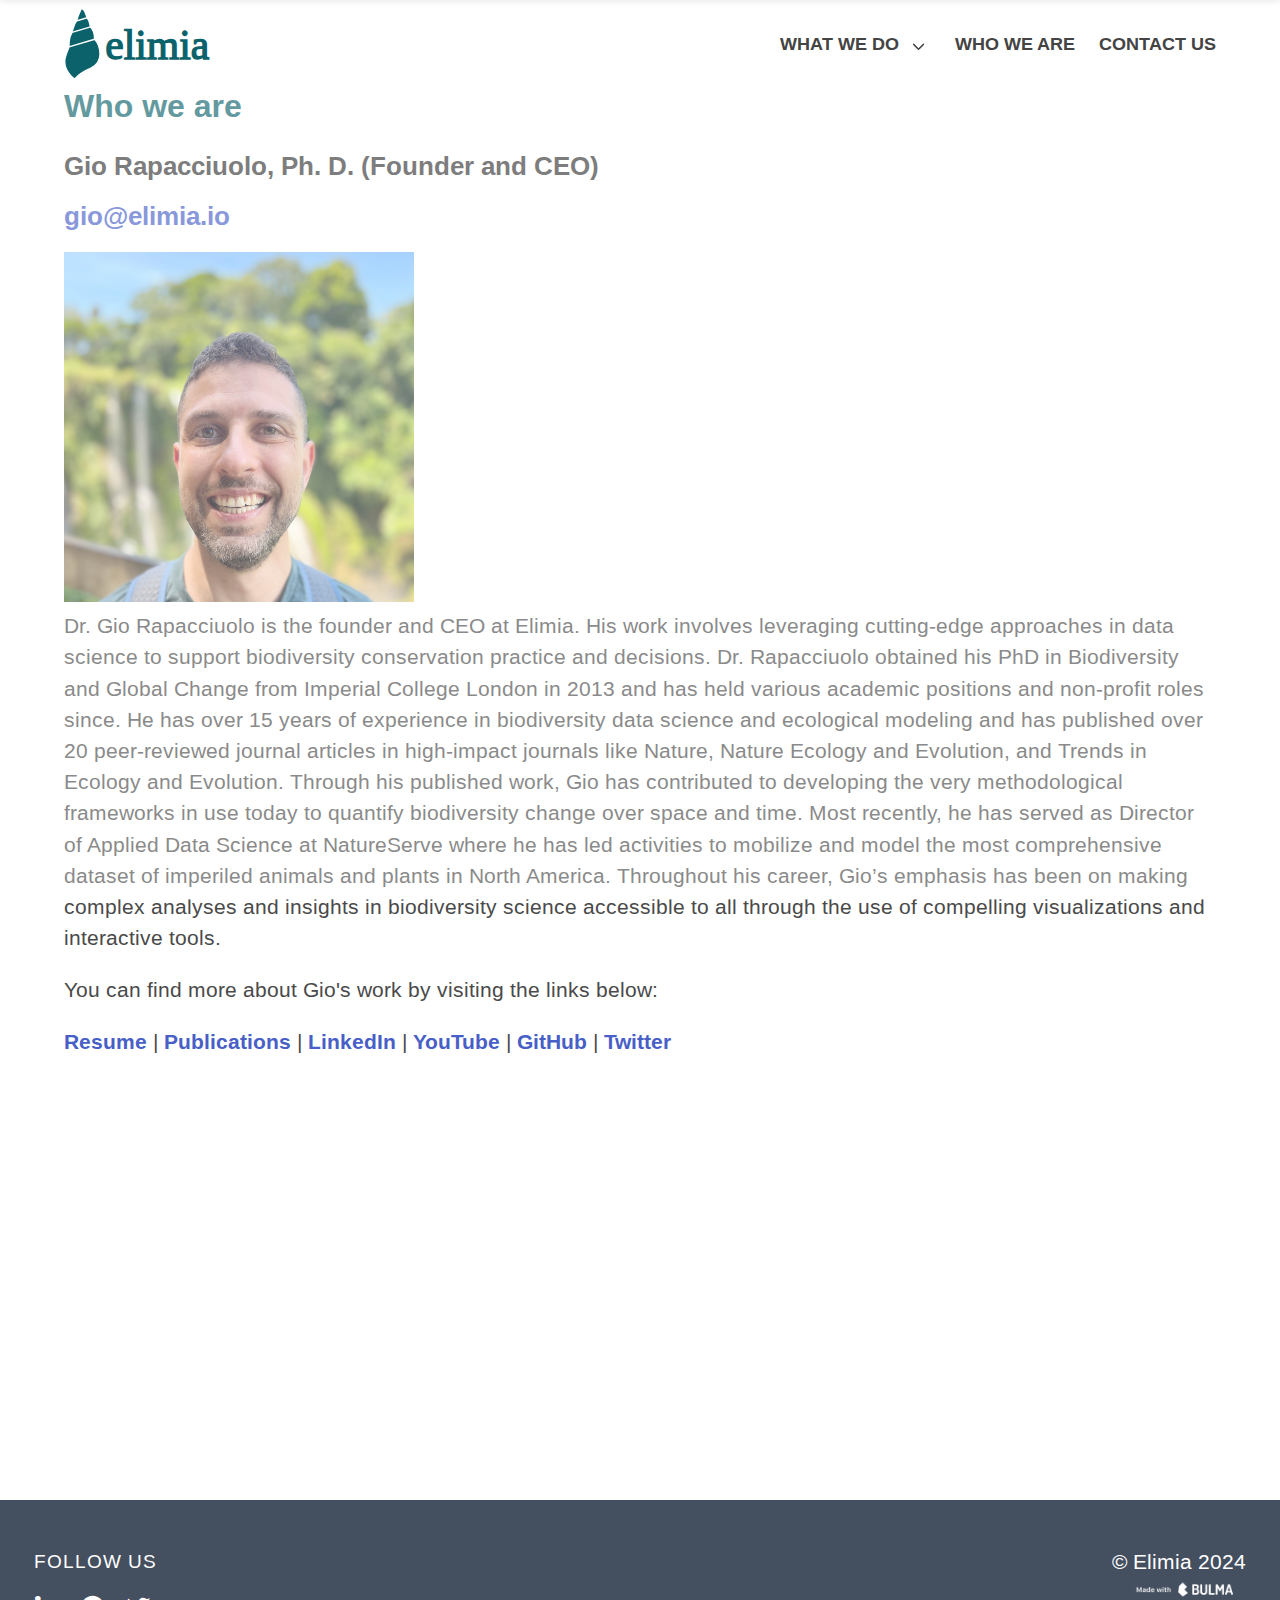
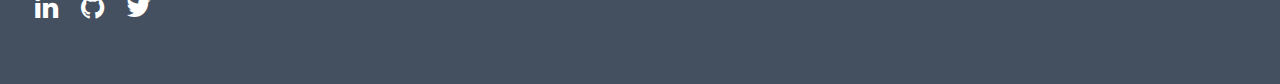
==== commit 306a51eb: "Added resume" ====
--- a/about/index.html
+++ b/about/index.html
@@ -149,7 +149,7 @@
 <p>Dr. Gio Rapacciuolo is the founder and CEO at Elimia. His work involves leveraging cutting-edge approaches in data science to support biodiversity conservation practice and decisions. Dr. Rapacciuolo obtained his PhD in Biodiversity and Global Change from Imperial College London in 2013 and has held various academic positions and non-profit roles since. He has over 15 years of experience in biodiversity data science and ecological modeling and has published over 20 peer-reviewed journal articles in high-impact journals like Nature, Nature Ecology and Evolution, and Trends in Ecology and Evolution. Through his published work, Gio has contributed to developing the very methodological frameworks in use today to quantify biodiversity change over space and time. Most recently, he has served as Director of Applied Data Science at NatureServe where he has led activities to mobilize and model the most comprehensive dataset of imperiled animals and plants in North America. Throughout his career, Gio’s emphasis has been on making complex analyses and insights in biodiversity science accessible to all through the use of compelling visualizations and interactive tools.</p> 
 <div class="container">
 <p>You can find more about Gio's work by visiting the links below:</p>
-<a title="Google Scholar" href = "https://scholar.google.com/citations?hl=en&user=kLSLO8sAAAAJ" target="_blank">Publications</a> | <a title="LinkeIn" href = "https://www.linkedin.com/in/giorapac" target="_blank">LinkedIn</a> | <a title="YouTube" href = "https://www.youtube.com/channel/UC5vLQiRO3W-_lSa5wDBTE8w" target="_blank">YouTube</a> | <a title="GitHub" href = "https://github.com/giorap" target="_blank">GitHub</a> | <a title="Twitter" href = "https://twitter.com/giorapac" target="_blank">Twitter</a>
+<strong><a title="Resume" href = "../grapacciuolo-resume-short.pdf" target="_blank">Resume</a></strong> | <strong><a title="Google Scholar" href = "https://scholar.google.com/citations?hl=en&user=kLSLO8sAAAAJ" target="_blank">Publications</a></strong> | <strong><a title="LinkeIn" href = "https://www.linkedin.com/in/giorapac" target="_blank">LinkedIn</a></strong> | <strong><a title="YouTube" href = "https://www.youtube.com/channel/UC5vLQiRO3W-_lSa5wDBTE8w" target="_blank">YouTube</a></strong> | <strong><a title="GitHub" href = "https://github.com/giorap" target="_blank">GitHub</a></strong> | <strong><a title="Twitter" href = "https://twitter.com/giorapac" target="_blank">Twitter</a></strong>
 </div>
 </br>
 <div class="columns">
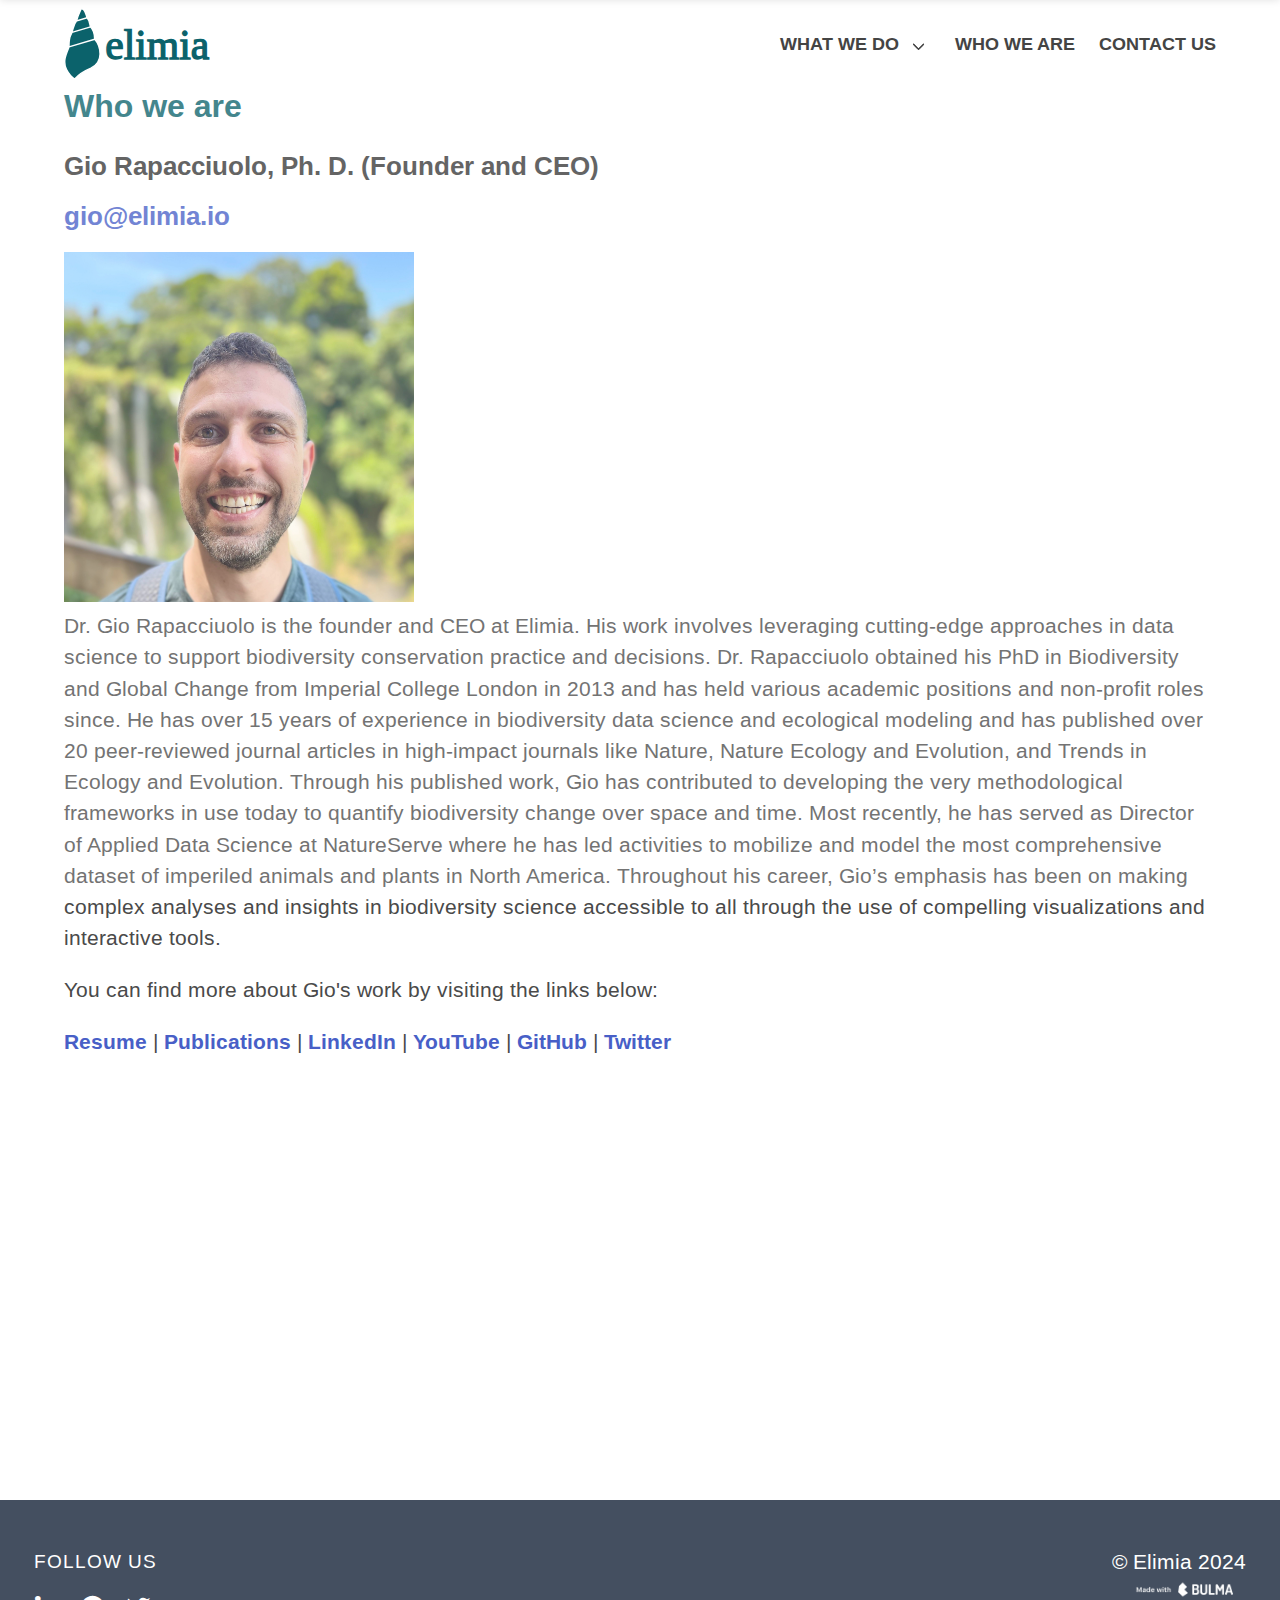
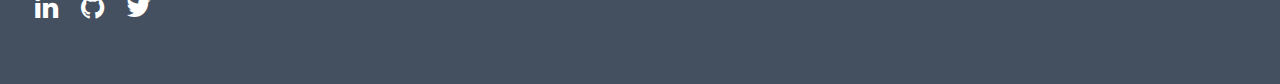
==== commit 5beaba0e: "Added Google Analytics tags" ====
--- a/about/index.html
+++ b/about/index.html
@@ -2,6 +2,15 @@
 <html lang="en-us">
   <head>
     
+<!-- Google tag (gtag.js) -->
+<script async src="https://www.googletagmanager.com/gtag/js?id=G-13R76MTVJN"></script>
+<script>
+  window.dataLayer = window.dataLayer || [];
+  function gtag(){dataLayer.push(arguments);}
+  gtag('js', new Date());
+
+  gtag('config', 'G-13R76MTVJN');
+</script>
 
 <meta property="og:title" content="Who we are" />
 <meta property="og:description" content="Gio Rapacciuolo, Ph. D. (Founder and CEO) gio@elimia.io Dr. Gio Rapacciuolo is the founder and CEO at Elimia. His work involves leveraging cutting-edge approaches in data science to support biodiversity conservation practice and decisions. Dr. Rapacciuolo obtained his PhD in Biodiversity and Global Change from Imperial College London in 2013 and has held various academic positions and non-profit roles since. He has over 15 years of experience in biodiversity data science and ecological modeling and has published over 20 peer-reviewed journal articles in high-impact journals like Nature, Nature Ecology and Evolution, and Trends in Ecology and Evolution." />
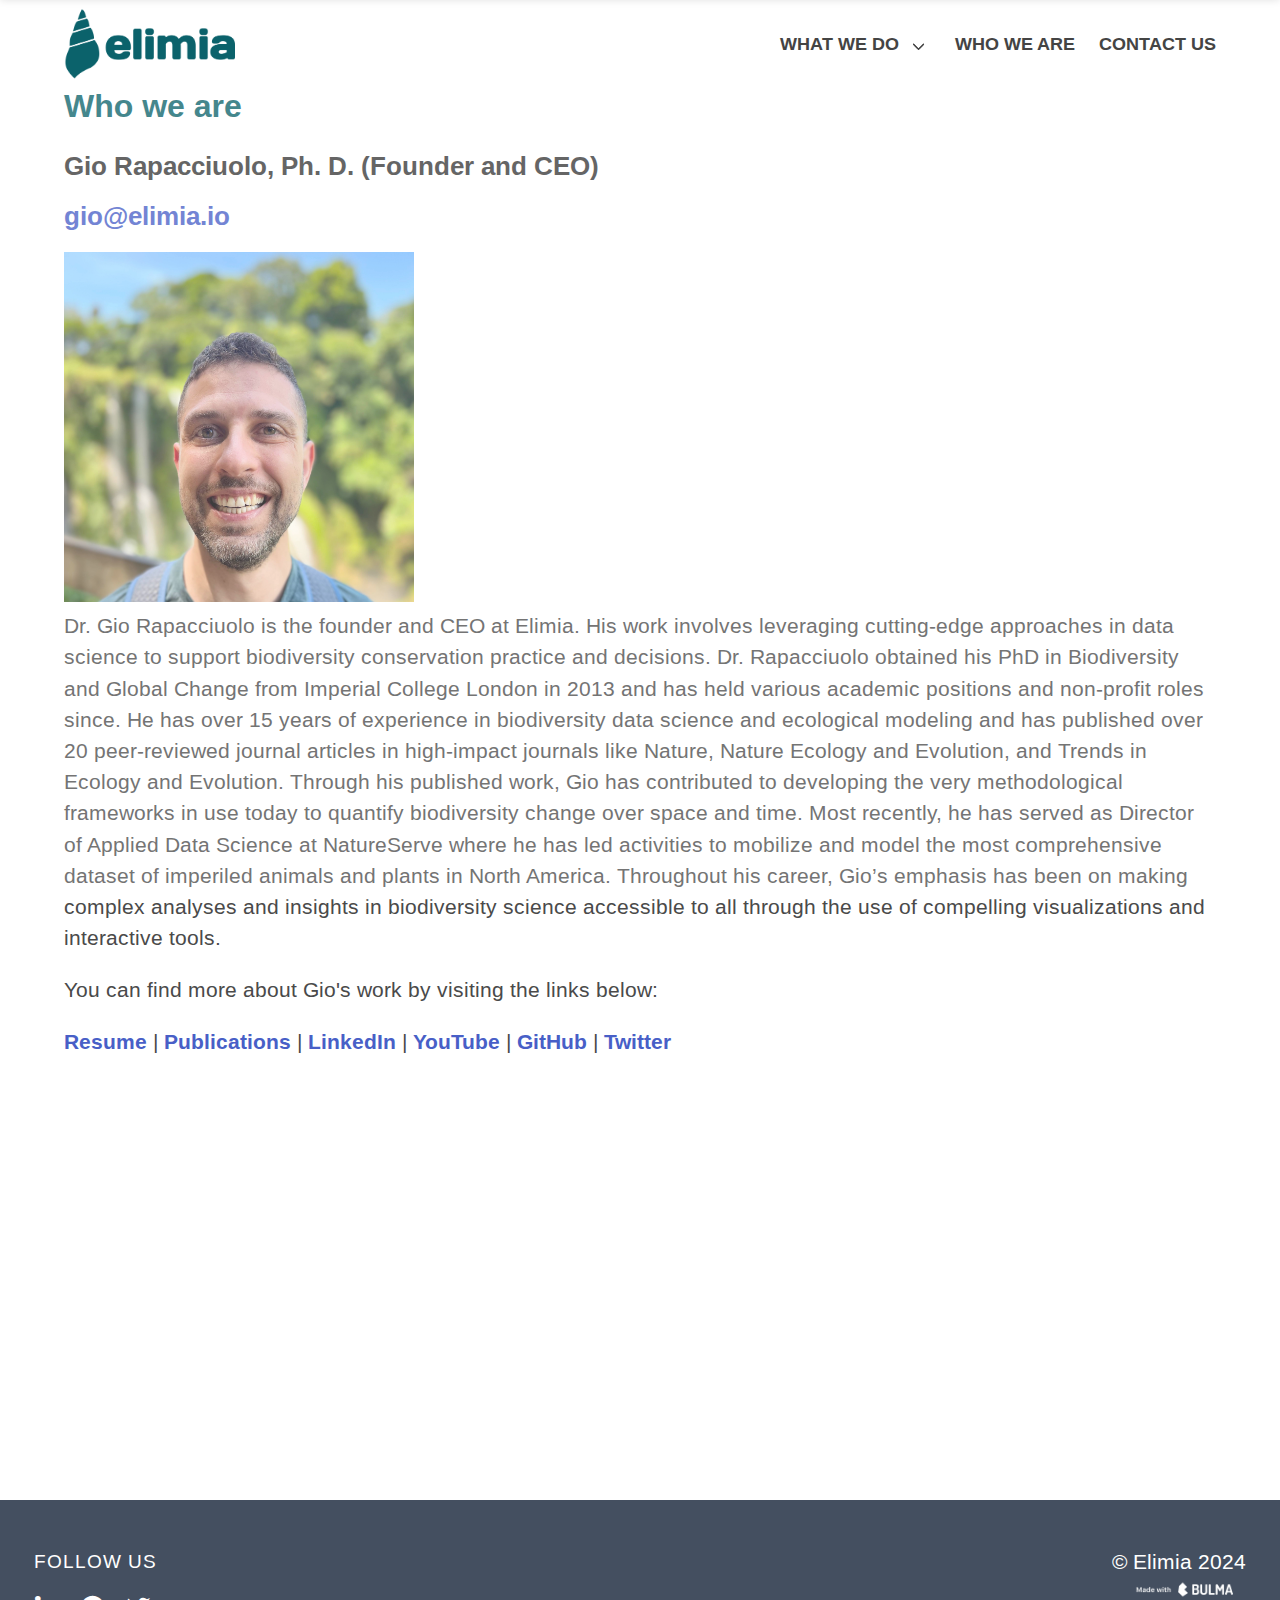
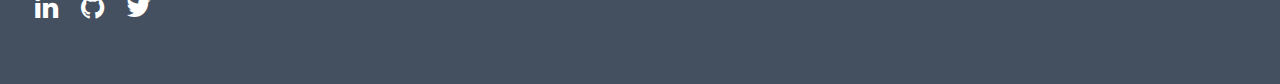
==== commit a3b805c0: "Updated navbar logos across all pages" ====
--- a/about/index.html
+++ b/about/index.html
@@ -55,7 +55,7 @@
   <div class="container">
     <div class="navbar-brand">
       <a class="navbar-item" href="../index.html">
-        <img src="../images/logos/elimia-logo-navbar.svg" alt="">
+        <img src="../images/logos/elimia-logo-navbar.png" alt="">
       </a>
 
       <a role="button" class="navbar-burger" aria-label="menu" aria-expanded="false" data-target="navbar-menu">
@@ -101,7 +101,7 @@
   <div class="container">
     <div class="navbar-brand">
       <a class="navbar-item" href="../index.html">
-        <img src="../images/logos/elimia-logo-navbar.svg" alt="">
+        <img src="../images/logos/elimia-logo-navbar.png" alt="">
       </a>
 
       <a role="button" class="navbar-burger" aria-label="menu" aria-expanded="false" data-target="cloned-navbar-menu">
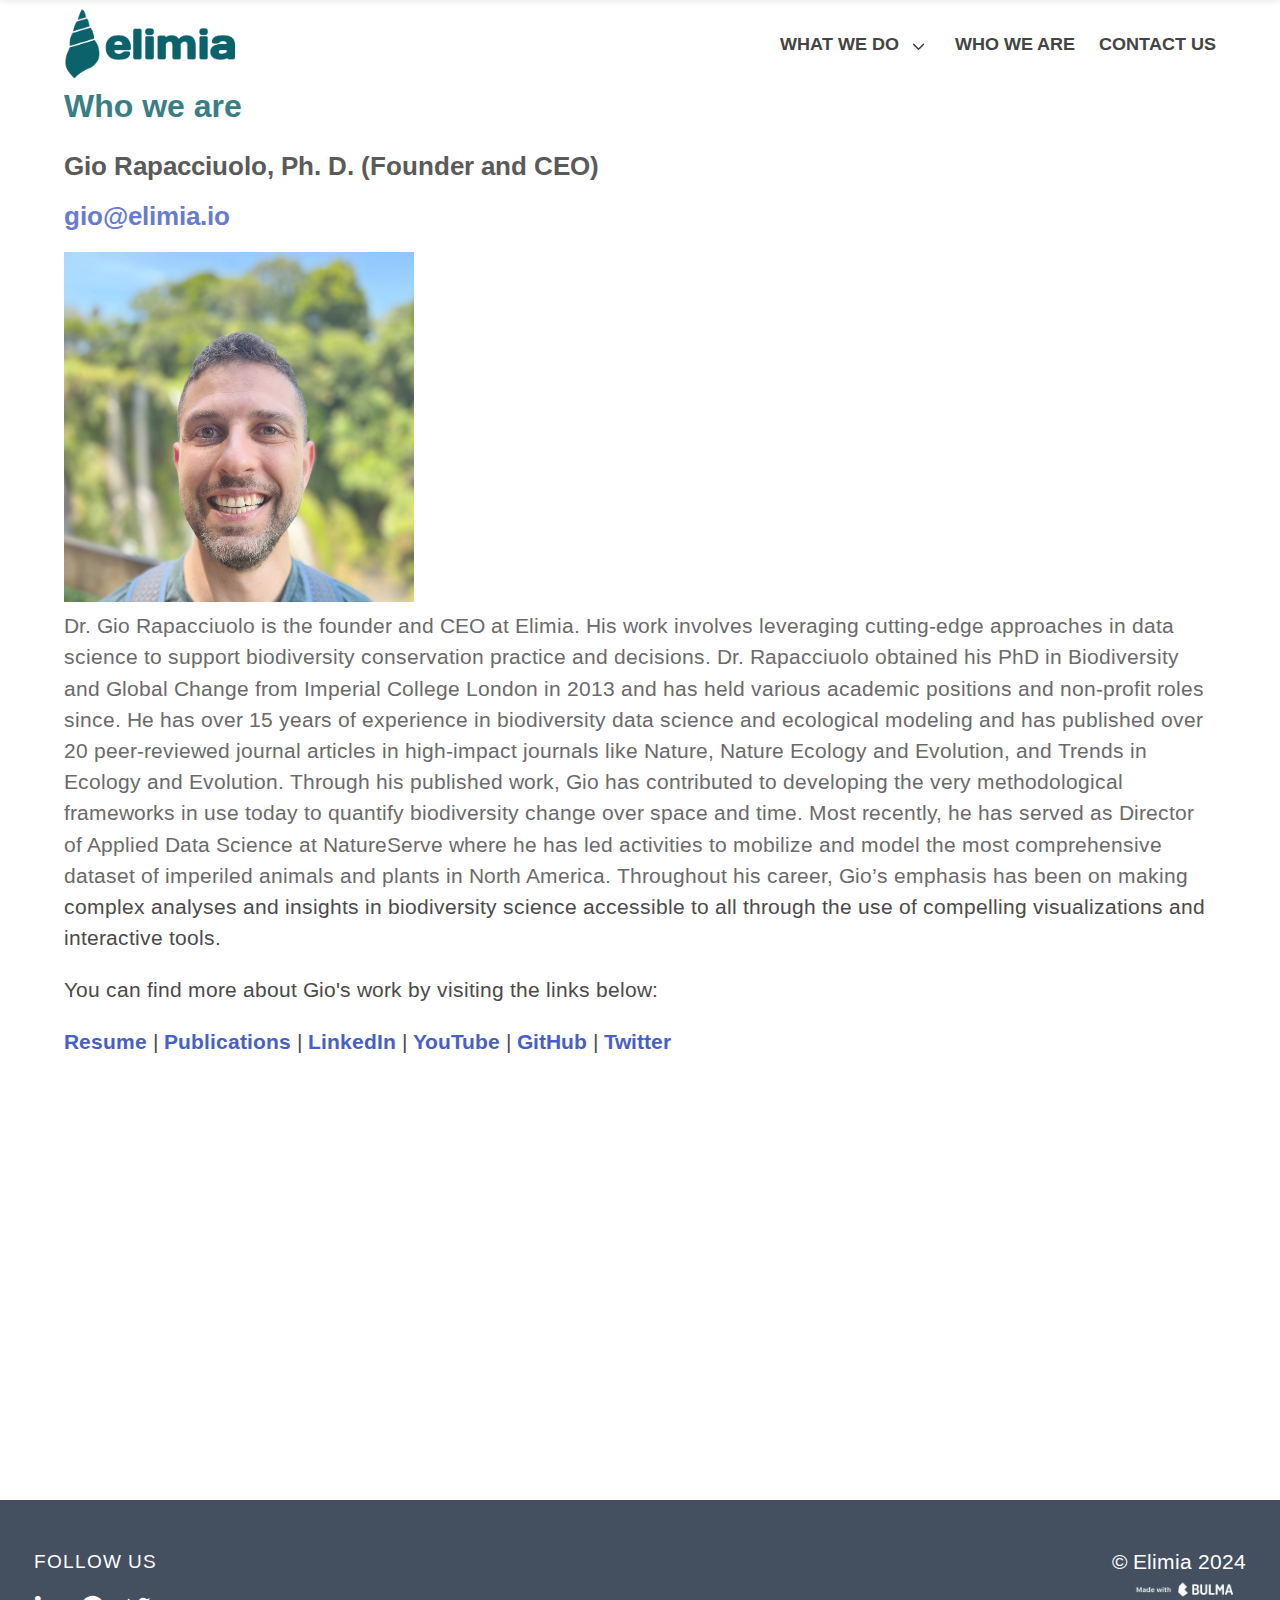
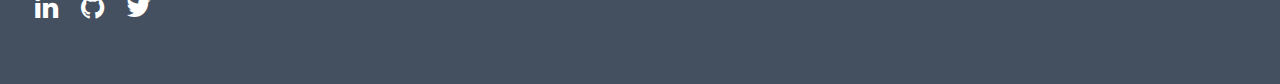
==== commit 0d9e384b: "Updated Menu of Services" ====
--- a/about/index.html
+++ b/about/index.html
@@ -16,10 +16,6 @@
 <meta property="og:description" content="Gio Rapacciuolo, Ph. D. (Founder and CEO) gio@elimia.io Dr. Gio Rapacciuolo is the founder and CEO at Elimia. His work involves leveraging cutting-edge approaches in data science to support biodiversity conservation practice and decisions. Dr. Rapacciuolo obtained his PhD in Biodiversity and Global Change from Imperial College London in 2013 and has held various academic positions and non-profit roles since. He has over 15 years of experience in biodiversity data science and ecological modeling and has published over 20 peer-reviewed journal articles in high-impact journals like Nature, Nature Ecology and Evolution, and Trends in Ecology and Evolution." />
 <meta property="og:type" content="article" />
 <meta property="og:url" content="/about/" /><meta property="article:section" content="" />
-
-
-
-
 
 <meta name="description" content="Who we are"/>
 <meta charset="utf-8">
--- a/css/style.min.0d9f09c57fe8b5c52411305d70f7b654db09a081e5975d8f3c5f0a048490cb61.css
+++ b/css/style.min.0d9f09c57fe8b5c52411305d70f7b654db09a081e5975d8f3c5f0a048490cb61.css
@@ -1 +1 @@
-.navbar.is-fresh{position:relative;min-height:3.8rem;transition:all .3s;font-size:1.1rem!important;font-weight:600;z-index:99}.navbar.is-fresh .container{min-height:4rem}.navbar.is-fresh.no-shadow{box-shadow:none!important}.navbar.is-fresh .navbar-burger{width:4rem;height:4rem}.navbar.is-fresh .navbar-brand{min-height:4rem}.navbar.is-fresh .navbar-brand img{max-height:72px!important;height:72px}.navbar.is-fresh .navbar-brand:hover .navbar-item{background:0 0!important}.navbar.is-fresh .navbar-end{align-items:center}.navbar.is-fresh .navbar-item{color:#444}.navbar.is-fresh .navbar-item.is-secondary:hover{color:#0b626b!important}.navbar.is-fresh .navbar-item.has-dropdown{padding:10px 0}.navbar.is-fresh .navbar-item.has-dropdown .navbar-link{color:#444}.navbar.is-fresh .navbar-item.has-dropdown .navbar-link:after{top:55%;height:.5em;width:.5em;border-width:2px;border-color:#444}.navbar.is-fresh .navbar-item.has-dropdown .navbar-dropdown{top:3.4rem;min-width:220px;margin-top:4px;border-top-color:#0b626b}.navbar.is-fresh .navbar-item.has-dropdown .navbar-dropdown .navbar-item{padding:10px 20px}.navbar.is-fresh .navbar-item.has-dropdown:hover .navbar-link{color:#0b626b}.navbar.is-fresh .navbar-item.has-dropdown:hover .navbar-link:after{border-color:#0b626b}.navbar.is-fresh .navbar-item .signup{display:block;line-height:0;font-size:.9rem!important}.navbar.is-fresh.is-fixed{position:fixed;top:0;left:0;width:100%;min-height:4rem!important;background:#fff;box-shadow:0 0 8px rgba(0,0,0,.12)}.navbar.is-fresh.is-fixed a{color:#444f60}.navbar.is-fresh.is-fixed a:hover{color:#4fc1ea}#navbar-clone{position:fixed;top:0;left:0;width:100%;background:#fff;transform:translateY(-100%);z-index:100;box-shadow:0 0 8px rgba(0,0,0,.12)}#navbar-clone.is-active{transform:translateY(0)}div.nav-item.is-drop a{padding-right:7px}div.nav-item.is-drop:hover .dropContain .dropOut{opacity:1}div.nav-item.is-drop:hover,div.nav-item.is-drop:hover a{border-bottom:1px solid transparent!important;color:#0b626b}div.nav-item.is-drop:hover .dropContain{top:65px;animation:fadeInUp .27s ease-out}span.drop-caret{position:relative;top:5px}div.nav-item.is-drop{position:relative}div.nav-item.is-drop .dropContain{width:220px;position:absolute;z-index:3;left:50%;margin-left:-110px;top:-400px}div.nav-item.is-drop .dropContain .dropOut{width:220px;background:#fff;float:left;position:relative;margin-top:15px;opacity:0;-webkit-border-radius:4px;-moz-border-radius:4px;border-radius:4px;-webkit-box-shadow:0 1px 6px rgba(0,0,0,.15);-moz-box-shadow:0 1px 6px rgba(0,0,0,.15);box-shadow:0 1px 6px rgba(0,0,0,.15);-webkit-transition:all .5s ease-out;-moz-transition:all .5s ease-out;-ms-transition:all .5s ease-out;-o-transition:all .5s ease-out;transition:all .5s ease-out}div.nav-item.is-drop .dropContain .dropOut .triangle{width:0;height:0;position:absolute;border-left:8px solid transparent;border-right:8px solid transparent;border-bottom:8px solid #fff;top:-8px;left:50%;margin-left:-8px}div.nav-item.is-drop .dropContain .dropOut ul li{text-align:left;float:left;width:200px;padding:12px 0 10px 15px;margin:0 10px;color:#777;-webkit-border-radius:4px;-moz-border-radius:4px;border-radius:4px;-webkit-transition:background .1s ease-out;-moz-transition:background .1s ease-out;-ms-transition:background .1s ease-out;-o-transition:background .1s ease-out;transition:background .1s ease-out}div.nav-item.is-drop .dropContain .dropOut ul li:hover{background:#eff4f7;cursor:pointer}div.nav-item.is-drop .dropContain .dropOut ul{float:left;padding:10px 0}.section.section-light-grey{background-color:#e1eae7}.section.section-feature-grey{background-color:#fff}.section.section-secondary{background-color:#f39200}.section.section-half{height:75vh!important}.section .title,.section .subtitle{font-family:jura,sans-serif;color:#0b626b;font-weight:700}.section .subtitle.is-muted{color:#444;font-size:1.5rem}.title-wrapper{max-width:1000px;margin:0 auto}.title-wrapper .title,.title-wrapper .subtitle{font-family:arimo,sans-serif;font-weight:600}.title-wrapper .subtitle.is-muted{color:#444}.divider{height:3px;border-radius:50px;background:#0b626b;width:60px}.divider.is-centered{margin:0 auto}.content-wrapper{padding:150px 0}img.pushed-image{margin-top:-5vh}.media.icon-box{border-top:none!important;padding-top:0}.media.icon-box .media-content .content p .icon-box-title{color:#0b626b;font-size:1.75rem;font-weight:700}.media.icon-box .media-content .content p .icon-box-text{color:#444f60;font-size:1.75rem;font-weight:300}.hero-body{padding-top:6rem;padding-bottom:6rem;background-color:#fff}.hero-body .title{font-family:rubik maps;color:#0b626b}.hero-body .subtitle{font-family:arimo,sans-serif}.hero-body .title.is-bold{font-weight:500}.hero-body .subtitle.is-muted{color:#444}.hero-foot img.partner-logo{height:0}footer.footer-dark{background:#444f60;color:#fff}footer.footer-dark .columns{margin-top:15px}footer.footer-dark .footer-logo img{height:50px}footer.footer-dark .footer-column .footer-header h3{font-weight:500;font-size:1.2rem;text-transform:uppercase;letter-spacing:1px;margin-bottom:20px}footer.footer-dark .footer-column ul.link-list{line-height:40px;font-size:1.1rem}footer.footer-dark .footer-column ul.link-list a{color:#98a9c3;font-weight:400;transition:all .5s}footer.footer-dark .footer-column ul.link-list :hover{color:#fcfcfc}footer.footer-dark .footer-column .level-item .icon{color:#fff;transition:all .5s}footer.footer-dark .footer-column .level-item .icon :hover{color:#fcfcfc}.button{cursor:pointer;transition:all .5s}.button.cta{font-family:arimo,sans-serif;font-size:1rem;font-weight:600;padding:26px 40px}.button.is-clear{line-height:0!important}.button.rounded{border-radius:500px}.button.raised:hover{box-shadow:0 14px 26px -12px rgba(0,0,0,.42),0 4px 23px rgba(0,0,0,.12),0 8px 10px -5px rgba(0,0,0,.2)!important;opacity:.8}.button.btn-outlined{background:0 0}.button.signup-button{font-size:.9rem;font-weight:600;font-family:arimo,sans-serif;padding:24px 26px;width:130px}.button.primary-btn{outline:none;border-color:#0b626b;background-color:#0b626b;color:#fff;transition:all .5s}.button.primary-btn:hover{color:#fff}.button.primary-btn.raised:hover{box-shadow:0 14px 26px -12px rgba(11,98,107,.42),0 4px 23px rgba(0,0,0,.12),0 8px 10px -5px rgba(11,98,107,.42)!important;opacity:.8}.button.primary-btn.btn-outlined{border-color:#4fc1ea;color:#4fc1ea;background-color:transparent}.button.primary-btn.btn-outlined:hover{color:#fff;background-color:#4fc1ea}.button.secondary-btn{outline:none;border-color:#f39200;background-color:#f39200;color:#fff;transition:all .5s}.button.secondary-btn:hover{color:#fff}.button.secondary-btn.raised:hover{box-shadow:0 14px 26px -12px #0B626B,0 4px 23px rgba(11,98,107,.42),0 8px 10px -5px rgba(11,98,107,.42)!important;opacity:.8}.button.secondary-btn.btn-outlined{border-color:#f39200;color:#f39200;background-color:transparent}.button.secondary-btn.btn-outlined:hover{color:#fff;background-color:#f39200}.button.button.accent-btn{outline:none;border-color:#0b626b;background-color:#0b626b;color:#fff;transition:all .5s}.button.button.accent-btn:hover{color:#fff}.button.button.accent-btn.raised:hover{box-shadow:0 14px 26px -12px #0B626B,0 4px 23px rgba(11,98,107,.42),0 8px 10px -5px rgba(11,98,107,.42)!important;opacity:.8}.button.button.accent-btn.btn-outlined{border-color:#00efb7;color:#00efb7;background-color:transparent}.button.button.accent-btn.btn-outlined:hover{color:#fff;background-color:#00efb7}/*!_cards.scss v1.0.0 | Commercial License | built on top of bulma.io/Bulmax*/.feature-card{width:380px;height:420px;background-color:#fff;border-radius:3px;padding-right:0;margin:0 auto}.feature-card .card-title h4{font-family:arimo,sans-serif;padding-top:25px;font-size:1.75rem;font-weight:600;color:#444f60}.feature-card .card-icon img{height:120px;margin-top:20px}.feature-card .card-text{padding:40px}.feature-card .card-text p{color:#444}.feature-card .card-action{margin-top:0}.feature-card.is-bordered{border:1px solid #444f60;background-color:rgba(196,213,206,.5)}.flex-card{position:relative;background-color:#fff;border:0;border-radius:.1875rem;display:inline-block;position:relative;overflow:hidden;width:100%;margin-bottom:20px}.flex-card.raised{box-shadow:0 5px 25px rgba(0,0,0,.2)}.flex-card .tabs{padding:15px .7rem}.flex-card .navtab-content{min-height:190px}.flex-card .navtab-content p{padding:0 .8rem 20px}.flex-card .navigation-tabs.outlined-pills .tabs.tabs-header.primary{background-color:#4fc1ea}.flex-card .navigation-tabs.outlined-pills .tabs.tabs-header.secondary{background-color:#f39200}.flex-card .navigation-tabs.outlined-pills .tabs.tabs-header.accent{background-color:#00efb7}.flex-card .navigation-tabs.outlined-pills .tabs.tabs-header ul li a{color:#f2f2f2}.flex-card .navigation-tabs.outlined-pills .tabs.tabs-header ul li.is-active a{color:#fff;border:1px solid #fff;border-bottom-color:#fff!important}input.input{color:#878787;box-shadow:none!important;transition:all .8s;padding-bottom:3px}input.input.is-small{padding-bottom:2px;padding-left:10px}input.input.is-medium{padding-bottom:5px}input.input.is-large{padding-bottom:7px}input.input:focus,input.input:active{border-color:#eff4f7}input.input.rounded{border-radius:100px}input.input.is-primary-focus:focus{border-color:#4fc1ea}input.input.is-primary-focus:focus~span.icon i{color:#4fc1ea}input.input.is-secondary-focus:focus{border-color:#f39200}input.input.is-secondary-focus:focus~span.icon i{color:#f39200}input.input.is-accent-focus:focus{border-color:#00efb7}input.input.is-accent-focus:focus~span.icon i{color:#00efb7}input.input.is-bloody-focus:focus{border-color:#fc354c}input.input.is-bloody-focus:focus~span.icon i{color:#fc354c}.form-footer{width:100%}.animated{animation-duration:.5s;animation-fill-mode:both;-webkit-animation-duration:.5s;-webkit-animation-fill-mode:both}.delay-1{animation-delay:.25s}.delay-2{animation-delay:.5s}.delay-3{animation-delay:.75s}.delay-4{animation-delay:1s}@keyframes fadeInLeft{from{-webkit-transform:translate3d(20px,0,0);transform:translate3d(20px,0,0);opacity:0}to{-webkit-transform:translate3d(0,0,0);transform:translate3d(0,0,0);opacity:1}}@-webkit-keyframes fadeInLeft{from{-webkit-transform:translate3d(20px,0,0);transform:translate3d(20px,0,0);opacity:0}to{-webkit-transform:translate3d(0,0,0);transform:translate3d(0,0,0);opacity:1}}.preFadeInLeft{opacity:0}.fadeInLeft{opacity:0;animation-name:fadeInLeft;-webkit-animation-name:fadeInLeft}@keyframes fadeInUp{from{-webkit-transform:translate3d(0,20px,0);transform:translate3d(0,20px,0)}to{-webkit-transform:translate3d(0,0,0);transform:translate3d(0,0,0);opacity:1}}@-webkit-keyframes fadeInUp{from{-webkit-transform:translate3d(0,20px,0);transform:translate3d(0,20px,0)}to{-webkit-transform:translate3d(0,0,0);transform:translate3d(0,0,0);opacity:1}}.preFadeInUp{opacity:0}.fadeInUp{opacity:0;animation-name:fadeInUp;-webkit-animation-name:fadeInUp}.gelatine{animation:gelatine .6s;animation-duration:.6s;-webkit-animation-duration:.5s;animation-fill-mode:both;-webkit-animation-fill-mode:both}@keyframes gelatine{from,to{transform:scale(1,1)}25%{transform:scale(.9,1.1)}50%{transform:scale(1.1,.9)}75%{transform:scale(.95,1.05)}}.menu-icon-wrapper{position:relative;left:0;top:0;width:34px;height:34px;pointer-events:none;transition:.1s}.menu-icon-wrapper svg{position:absolute;top:-18px;left:-18px;transform:scale(.07);transform-origin:0 0}.menu-icon-wrapper svg path{stroke:#f39200;stroke-width:40px;stroke-linecap:round;stroke-linejoin:round;fill:transparent;transition:stroke-dasharray .5s}.menu-icon-wrapper svg path.path1{stroke-dashoffset:5803.15px;stroke-dasharray:2901.57px,2981.57px,240px}.menu-icon-wrapper svg path.path2{stroke-dashoffset:800px;stroke-dasharray:400px,480px,240px}.menu-icon-wrapper svg path.path3{stroke-dashoffset:6993.11px;stroke-dasharray:3496.56px,3576.56px,240px}.menu-icon-wrapper.open svg path.path1{stroke-dasharray:2901.57px,5258.15px,240px}.menu-icon-wrapper.open svg path.path2{stroke-dasharray:400px,600px,0}.menu-icon-wrapper.open svg path.path3{stroke-dasharray:3496.56px,6448.11px,240px}.menu-icon-wrapper .menu-icon-trigger{position:relative;width:100%;height:100%;cursor:pointer;pointer-events:auto;background:0 0;border:none;margin:0;padding:0}.sidebar{background:#344258;width:280px;height:100%;position:fixed;top:0;left:0;transform:translateX(-281px);transition:all .3s;z-index:10000;overflow-y:auto}.sidebar.is-active{transform:translateX(0)}.sidebar .sidebar-header{height:4.25rem;display:flex;justify-content:space-between;align-items:center;border-bottom:1px solid #3d4e68;padding:0 20px}.sidebar .sidebar-header img{height:32px}.sidebar .sidebar-header a{width:24px;height:24px}.sidebar .sidebar-header svg{stroke:#fff;transform:rotate(0);transition:all .3s;cursor:pointer}.sidebar .sidebar-header svg:hover{stroke:#f39200;transform:rotate(180deg)}.sidebar .inner{position:relative}.sidebar .inner .sidebar-menu{margin:0;padding:0;max-width:400px;list-style:none;list-style-type:none;font-family:arimo,sans-serif!important}.sidebar .inner .sidebar-menu li a{padding:20px 25px;display:block;text-decoration:none;color:#fff}.sidebar .inner .sidebar-menu li a:hover{padding:20px 25px;display:block;text-decoration:none;color:#fff}.sidebar .inner .sidebar-menu li a span{margin-right:20px;color:#fff}.sidebar .inner .sidebar-menu li.have-children ul{padding:0}.sidebar .inner .sidebar-menu li.have-children li a{background-color:#2b3648;padding-left:62px;border-bottom:1px solid #303d52;font-size:.8rem}.sidebar .inner .sidebar-menu li.have-children li a:hover{color:#4fc1ea;padding-left:62px}.sidebar .inner .sidebar-menu li.have-children span::after{position:absolute;top:27px;right:30px;content:"\f054";color:#fff;transition:all .5s;font-weight:200!important;font-size:.8rem}.sidebar .inner li.have-children,.sidebar .inner li{position:relative}.sidebar .inner li.have-children.active>a,.sidebar .inner li.have-children.active>a span,.sidebar .inner li.have-children.active>a span:after{color:#f39200}.sidebar .inner li.active.have-children span::after{-moz-transform:rotate(90deg);-o-transform:rotate(90deg);-webkit-transform:rotate(90deg);transform:rotate(90deg)}.sidebar .inner .sidebar-menu .have-children>ul{display:none}.testimonial{position:relative;overflow:hidden;margin:10px auto;min-width:220px;max-width:310px;width:100%;color:#333;text-align:left;box-shadow:none!important}.testimonial *{-webkit-box-sizing:border-box;box-sizing:border-box}.testimonial img{max-width:100%;height:80px;width:80px;border-radius:50%;margin-right:5px;display:block;z-index:1;position:absolute;right:60%}.testimonial blockquote{margin:0;display:block;border-radius:8px;position:relative;background-color:#fcfcfc;padding:30px 50px 65px;font-size:1.2rem;font-weight:500;margin:0 0 -40px;line-height:1.6em;box-shadow:0 0 5px rgba(0,0,0,.15)}.testimonial blockquote:before,.testimonial blockquote:after{font-family:fontawesome;content:"\f10d";position:absolute;font-size:20px;opacity:.3;font-style:normal}.testimonial blockquote:before{top:35px;left:20px}.testimonial blockquote:after{content:"\f10e";right:20px;bottom:35px}.testimonial .author{margin:0;height:80px;display:block;text-align:left;color:#fff;padding:0 35px;position:relative;z-index:0}.testimonial .author h5,.testimonial .author span{left:50%;position:absolute;opacity:.8;padding:3px 5px}.testimonial .author h5{text-transform:capitalize;bottom:60%;margin:0;font-weight:600;font-size:1.2rem;color:#444f60}.testimonial .author span{font-size:.8em;color:#fff;top:50%}@media(max-width:767px){.landing-caption{text-align:center}.navbar-menu .is-static{position:absolute;width:100%}.navbar-menu .is-fixed{position:fixed;width:100%}.navbar-menu .navbar-item{text-align:center!important}.navbar-menu .navbar-item .signup-button{width:100%!important}.navbar-menu .navbar-link{padding:10px 20px!important}.title.section-title{font-size:2rem!important}.level-left.level-social{display:flex;justify-content:flex-start}.pushed-image{margin-top:0!important}.testimonial{margin:0 auto}}@media only screen and (min-device-width:768px) and (max-device-width:1024px) and (orientation:portrait){.landing-caption{text-align:center}.navbar-menu .is-static{position:absolute;width:100%}.navbar-menu .is-fixed{position:fixed;width:100%}.navbar-menu .navbar-item{text-align:center!important}.navbar-menu .navbar-item .signup-button{width:100%!important}.navbar-menu .navbar-link{padding:10px 20px!important}.pushed-image{margin-top:0!important}.testimonial{margin:0 auto}.is-centered-tablet-portrait{text-align:center!important}.is-centered-tablet-portrait .divider{margin:0 auto!important}}section:focus{outline:none!important}button:focus,button:active{outline:none}#preloader{position:fixed;top:0;left:0;right:0;bottom:0;background-color:#fff;z-index:99}#status{width:200px;height:200px;position:absolute;left:50%;top:50%;background-image:url(../images/loaders/rings.svg);background-size:80px 80px;background-repeat:no-repeat;background-position:50%;margin:-100px 0 0 -100px}#backtotop{position:fixed;right:0;opacity:0;visibility:hidden;bottom:25px;margin:0 25px 0 0;z-index:9999;transition:.35s;transform:scale(.7);transition:all .5s}#backtotop.visible{opacity:1;visibility:visible;transform:scale(1)}#backtotop.visible a:hover{outline:none;opacity:.9;background:#0b626b}#backtotop a{outline:none;text-decoration:none;border:0;display:block;width:46px;height:46px;background-color:#66676b;opacity:1;transition:all .3s;border-radius:50%;text-align:center;font-size:26px}body #backtotop a{outline:none;color:#fff}#backtotop a:after{outline:none;content:"\f106";font-family:fontawesome;position:relative;display:block;top:50%;-webkit-transform:translateY(-55%);transform:translateY(-55%)}.is-disabled{pointer-events:none;opacity:.4;cursor:default!important}.is-hidden{display:none!important}.stuck{position:fixed!important;top:0!important;z-index:2!important}.light-text{color:#fff!important}.mb-20{margin-bottom:20px}.mb-40{margin-bottom:40px}.mb-60{margin-bottom:60px}.mt-20{margin-top:20px}.mt-40{margin-top:40px}.mt-50{margin-top:10px}.mt-60{margin-top:60px}.ml-30{margin-left:30px}.huge-pb{padding-bottom:100px}.pb-20{padding-bottom:20px!important}.pb-40{padding-bottom:40px!important}::-webkit-input-placeholder{color:#cecece}::-moz-placeholder{color:#cecece}:-ms-input-placeholder{color:#cecece}:-moz-placeholder{color:#cecece}/*!bulma.io v0.9.4 | MIT License | github.com/jgthms/bulma*/.pagination-previous,.pagination-next,.pagination-link,.pagination-ellipsis,.file-cta,.file-name,.select select,.textarea,.input,.button{-moz-appearance:none;-webkit-appearance:none;align-items:center;border:1px solid transparent;border-radius:4px;box-shadow:none;display:inline-flex;font-size:1rem;height:2.5em;justify-content:flex-start;line-height:1.5;padding-bottom:calc(.5em - 1px);padding-left:calc(.75em - 1px);padding-right:calc(.75em - 1px);padding-top:calc(.5em - 1px);position:relative;vertical-align:top}.pagination-previous:focus,.pagination-next:focus,.pagination-link:focus,.pagination-ellipsis:focus,.file-cta:focus,.file-name:focus,.select select:focus,.textarea:focus,.input:focus,.button:focus,.is-focused.pagination-previous,.is-focused.pagination-next,.is-focused.pagination-link,.is-focused.pagination-ellipsis,.is-focused.file-cta,.is-focused.file-name,.select select.is-focused,.is-focused.textarea,.is-focused.input,.is-focused.button,.pagination-previous:active,.pagination-next:active,.pagination-link:active,.pagination-ellipsis:active,.file-cta:active,.file-name:active,.select select:active,.textarea:active,.input:active,.button:active,.is-active.pagination-previous,.is-active.pagination-next,.is-active.pagination-link,.is-active.pagination-ellipsis,.is-active.file-cta,.is-active.file-name,.select select.is-active,.is-active.textarea,.is-active.input,.is-active.button{outline:none}[disabled].pagination-previous,[disabled].pagination-next,[disabled].pagination-link,[disabled].pagination-ellipsis,[disabled].file-cta,[disabled].file-name,.select select[disabled],[disabled].textarea,[disabled].input,[disabled].button,fieldset[disabled] .pagination-previous,fieldset[disabled] .pagination-next,fieldset[disabled] .pagination-link,fieldset[disabled] .pagination-ellipsis,fieldset[disabled] .file-cta,fieldset[disabled] .file-name,fieldset[disabled] .select select,.select fieldset[disabled] select,fieldset[disabled] .textarea,fieldset[disabled] .input,fieldset[disabled] .button{cursor:not-allowed}.is-unselectable,.tabs,.pagination-previous,.pagination-next,.pagination-link,.pagination-ellipsis,.breadcrumb,.file,.button{-webkit-touch-callout:none;-webkit-user-select:none;-moz-user-select:none;-ms-user-select:none;user-select:none}.navbar-link:not(.is-arrowless)::after,.select:not(.is-multiple):not(.is-loading)::after{border:3px solid transparent;border-radius:2px;border-right:0;border-top:0;content:" ";display:block;height:.625em;margin-top:-.4375em;pointer-events:none;position:absolute;top:50%;transform:rotate(-45deg);transform-origin:center;width:.625em}.tabs:not(:last-child),.pagination:not(:last-child),.message:not(:last-child),.level:not(:last-child),.breadcrumb:not(:last-child),.block:not(:last-child),.title:not(:last-child),.subtitle:not(:last-child),.table-container:not(:last-child),.table:not(:last-child),.progress:not(:last-child),.notification:not(:last-child),.content:not(:last-child),.box:not(:last-child){margin-bottom:1.5rem}.modal-close,.delete{-webkit-touch-callout:none;-webkit-user-select:none;-moz-user-select:none;-ms-user-select:none;user-select:none;-moz-appearance:none;-webkit-appearance:none;background-color:rgba(10,10,10,.2);border:none;border-radius:9999px;cursor:pointer;pointer-events:auto;display:inline-block;flex-grow:0;flex-shrink:0;font-size:0;height:20px;max-height:20px;max-width:20px;min-height:20px;min-width:20px;outline:none;position:relative;vertical-align:top;width:20px}.modal-close::before,.delete::before,.modal-close::after,.delete::after{background-color:#fff;content:"";display:block;left:50%;position:absolute;top:50%;transform:translateX(-50%)translateY(-50%)rotate(45deg);transform-origin:center center}.modal-close::before,.delete::before{height:2px;width:50%}.modal-close::after,.delete::after{height:50%;width:2px}.modal-close:hover,.delete:hover,.modal-close:focus,.delete:focus{background-color:rgba(10,10,10,.3)}.modal-close:active,.delete:active{background-color:rgba(10,10,10,.4)}.is-small.modal-close,.is-small.delete{height:16px;max-height:16px;max-width:16px;min-height:16px;min-width:16px;width:16px}.is-medium.modal-close,.is-medium.delete{height:24px;max-height:24px;max-width:24px;min-height:24px;min-width:24px;width:24px}.is-large.modal-close,.is-large.delete{height:32px;max-height:32px;max-width:32px;min-height:32px;min-width:32px;width:32px}.control.is-loading::after,.select.is-loading::after,.loader,.button.is-loading::after{animation:spinAround 500ms infinite linear;border:2px solid #dbdbdb;border-radius:9999px;border-right-color:transparent;border-top-color:transparent;content:"";display:block;height:1em;position:relative;width:1em}.hero-video,.is-overlay,.modal-background,.modal,.image.is-square img,.image.is-square .has-ratio,.image.is-1by1 img,.image.is-1by1 .has-ratio,.image.is-5by4 img,.image.is-5by4 .has-ratio,.image.is-4by3 img,.image.is-4by3 .has-ratio,.image.is-3by2 img,.image.is-3by2 .has-ratio,.image.is-5by3 img,.image.is-5by3 .has-ratio,.image.is-16by9 img,.image.is-16by9 .has-ratio,.image.is-2by1 img,.image.is-2by1 .has-ratio,.image.is-3by1 img,.image.is-3by1 .has-ratio,.image.is-4by5 img,.image.is-4by5 .has-ratio,.image.is-3by4 img,.image.is-3by4 .has-ratio,.image.is-2by3 img,.image.is-2by3 .has-ratio,.image.is-3by5 img,.image.is-3by5 .has-ratio,.image.is-9by16 img,.image.is-9by16 .has-ratio,.image.is-1by2 img,.image.is-1by2 .has-ratio,.image.is-1by3 img,.image.is-1by3 .has-ratio{bottom:0;left:0;position:absolute;right:0;top:0}.navbar-burger{-moz-appearance:none;-webkit-appearance:none;appearance:none;background:0 0;border:none;color:currentColor;font-family:inherit;font-size:1em;margin:0;padding:0}/*!minireset.css v0.0.6 | MIT License | github.com/jgthms/minireset.css*/html,body,p,ol,ul,li,dl,dt,dd,blockquote,figure,fieldset,legend,textarea,pre,iframe,hr,h1,h2,h3,h4,h5,h6{margin:0;padding:0}h1,h2,h3,h4,h5,h6{font-size:100%;font-weight:400}ul{list-style:none}button,input,select,textarea{margin:0}html{box-sizing:border-box}*,*::before,*::after{box-sizing:inherit}img,video{height:auto;max-width:100%}iframe{border:0}table{border-collapse:collapse;border-spacing:0}td,th{padding:0}td:not([align]),th:not([align]){text-align:inherit}html{background-color:#fff;font-size:16px;-moz-osx-font-smoothing:grayscale;-webkit-font-smoothing:antialiased;min-width:300px;overflow-x:hidden;overflow-y:scroll;text-rendering:optimizeLegibility;text-size-adjust:100%}article,aside,figure,footer,header,hgroup,section{display:block}body,button,input,optgroup,select,textarea{font-family:Arimo}code,pre{-moz-osx-font-smoothing:auto;-webkit-font-smoothing:auto;font-family:monospace}body{color:#4a4a4a;font-size:1.3em;font-weight:400;line-height:1.5}a{color:#485fc7;cursor:pointer;text-decoration:none}a strong{color:currentColor}a:hover{color:#363636}code{background-color:#f5f5f5;color:#da1039;font-size:.875em;font-weight:400;padding:.25em .5em}hr{background-color:#f5f5f5;border:none;display:block;height:2px;margin:1.5rem 0}img{height:auto;max-width:100%}input[type=checkbox],input[type=radio]{vertical-align:baseline}small{font-size:.875em}span{font-style:inherit;font-weight:inherit}strong{color:#363636;font-weight:700}fieldset{border:none}pre{-webkit-overflow-scrolling:touch;background-color:#f5f5f5;color:#4a4a4a;font-size:.875em;overflow-x:auto;padding:1.25rem 1.5rem;white-space:pre;word-wrap:normal}pre code{background-color:transparent;color:currentColor;font-size:1em;padding:0}table td,table th{vertical-align:top}table td:not([align]),table th:not([align]){text-align:inherit}table th{color:#363636}@keyframes spinAround{from{transform:rotate(0)}to{transform:rotate(359deg)}}.box{background-color:#fff;border-radius:6px;box-shadow:0 .5em 1em -.125em rgba(10,10,10,.1),0 0 0 1px rgba(10,10,10,2%);color:#4a4a4a;display:block;padding:1.25rem}a.box:hover,a.box:focus{box-shadow:0 .5em 1em -.125em rgba(10,10,10,.1),0 0 0 1px #485fc7}a.box:active{box-shadow:inset 0 1px 2px rgba(10,10,10,.2),0 0 0 1px #485fc7}.button{background-color:#fff;border-color:#dbdbdb;border-width:1px;color:#363636;cursor:pointer;justify-content:center;padding-bottom:calc(.5em - 1px);padding-left:1em;padding-right:1em;padding-top:calc(.5em - 1px);text-align:center;white-space:nowrap}.button strong{color:inherit}.button .icon,.button .icon.is-small,.button .icon.is-medium,.button .icon.is-large{height:1.5em;width:1.5em}.button .icon:first-child:not(:last-child){margin-left:calc(-.5em - 1px);margin-right:.25em}.button .icon:last-child:not(:first-child){margin-left:.25em;margin-right:calc(-.5em - 1px)}.button .icon:first-child:last-child{margin-left:calc(-.5em - 1px);margin-right:calc(-.5em - 1px)}.button:hover,.button.is-hovered{border-color:#b5b5b5;color:#363636}.button:focus,.button.is-focused{border-color:#485fc7;color:#363636}.button:focus:not(:active),.button.is-focused:not(:active){box-shadow:0 0 0 .125em rgba(72,95,199,.25)}.button:active,.button.is-active{border-color:#4a4a4a;color:#363636}.button.is-text{background-color:transparent;border-color:transparent;color:#4a4a4a;text-decoration:underline}.button.is-text:hover,.button.is-text.is-hovered,.button.is-text:focus,.button.is-text.is-focused{background-color:#f5f5f5;color:#363636}.button.is-text:active,.button.is-text.is-active{background-color:#e8e8e8;color:#363636}.button.is-text[disabled],fieldset[disabled] .button.is-text{background-color:transparent;border-color:transparent;box-shadow:none}.button.is-ghost{background:0 0;border-color:transparent;color:#485fc7;text-decoration:none}.button.is-ghost:hover,.button.is-ghost.is-hovered{color:#485fc7;text-decoration:underline}.button.is-white{background-color:#fff;border-color:transparent;color:#0a0a0a}.button.is-white:hover,.button.is-white.is-hovered{background-color:#f9f9f9;border-color:transparent;color:#0a0a0a}.button.is-white:focus,.button.is-white.is-focused{border-color:transparent;color:#0a0a0a}.button.is-white:focus:not(:active),.button.is-white.is-focused:not(:active){box-shadow:0 0 0 .125em rgba(255,255,255,.25)}.button.is-white:active,.button.is-white.is-active{background-color:#f2f2f2;border-color:transparent;color:#0a0a0a}.button.is-white[disabled],fieldset[disabled] .button.is-white{background-color:#fff;border-color:#fff;box-shadow:none}.button.is-white.is-inverted{background-color:#0a0a0a;color:#fff}.button.is-white.is-inverted:hover,.button.is-white.is-inverted.is-hovered{background-color:#000}.button.is-white.is-inverted[disabled],fieldset[disabled] .button.is-white.is-inverted{background-color:#0a0a0a;border-color:transparent;box-shadow:none;color:#fff}.button.is-white.is-loading::after{border-color:transparent transparent #0a0a0a #0a0a0a!important}.button.is-white.is-outlined{background-color:transparent;border-color:#fff;color:#fff}.button.is-white.is-outlined:hover,.button.is-white.is-outlined.is-hovered,.button.is-white.is-outlined:focus,.button.is-white.is-outlined.is-focused{background-color:#fff;border-color:#fff;color:#0a0a0a}.button.is-white.is-outlined.is-loading::after{border-color:transparent transparent #fff #fff!important}.button.is-white.is-outlined.is-loading:hover::after,.button.is-white.is-outlined.is-loading.is-hovered::after,.button.is-white.is-outlined.is-loading:focus::after,.button.is-white.is-outlined.is-loading.is-focused::after{border-color:transparent transparent #0a0a0a #0a0a0a!important}.button.is-white.is-outlined[disabled],fieldset[disabled] .button.is-white.is-outlined{background-color:transparent;border-color:#fff;box-shadow:none;color:#fff}.button.is-white.is-inverted.is-outlined{background-color:transparent;border-color:#0a0a0a;color:#0a0a0a}.button.is-white.is-inverted.is-outlined:hover,.button.is-white.is-inverted.is-outlined.is-hovered,.button.is-white.is-inverted.is-outlined:focus,.button.is-white.is-inverted.is-outlined.is-focused{background-color:#0a0a0a;color:#fff}.button.is-white.is-inverted.is-outlined.is-loading:hover::after,.button.is-white.is-inverted.is-outlined.is-loading.is-hovered::after,.button.is-white.is-inverted.is-outlined.is-loading:focus::after,.button.is-white.is-inverted.is-outlined.is-loading.is-focused::after{border-color:transparent transparent #fff #fff!important}.button.is-white.is-inverted.is-outlined[disabled],fieldset[disabled] .button.is-white.is-inverted.is-outlined{background-color:transparent;border-color:#0a0a0a;box-shadow:none;color:#0a0a0a}.button.is-black{background-color:#0a0a0a;border-color:transparent;color:#fff}.button.is-black:hover,.button.is-black.is-hovered{background-color:#040404;border-color:transparent;color:#fff}.button.is-black:focus,.button.is-black.is-focused{border-color:transparent;color:#fff}.button.is-black:focus:not(:active),.button.is-black.is-focused:not(:active){box-shadow:0 0 0 .125em rgba(10,10,10,.25)}.button.is-black:active,.button.is-black.is-active{background-color:#000;border-color:transparent;color:#fff}.button.is-black[disabled],fieldset[disabled] .button.is-black{background-color:#0a0a0a;border-color:#0a0a0a;box-shadow:none}.button.is-black.is-inverted{background-color:#fff;color:#0a0a0a}.button.is-black.is-inverted:hover,.button.is-black.is-inverted.is-hovered{background-color:#f2f2f2}.button.is-black.is-inverted[disabled],fieldset[disabled] .button.is-black.is-inverted{background-color:#fff;border-color:transparent;box-shadow:none;color:#0a0a0a}.button.is-black.is-loading::after{border-color:transparent transparent #fff #fff!important}.button.is-black.is-outlined{background-color:transparent;border-color:#0a0a0a;color:#0a0a0a}.button.is-black.is-outlined:hover,.button.is-black.is-outlined.is-hovered,.button.is-black.is-outlined:focus,.button.is-black.is-outlined.is-focused{background-color:#0a0a0a;border-color:#0a0a0a;color:#fff}.button.is-black.is-outlined.is-loading::after{border-color:transparent transparent #0a0a0a #0a0a0a!important}.button.is-black.is-outlined.is-loading:hover::after,.button.is-black.is-outlined.is-loading.is-hovered::after,.button.is-black.is-outlined.is-loading:focus::after,.button.is-black.is-outlined.is-loading.is-focused::after{border-color:transparent transparent #fff #fff!important}.button.is-black.is-outlined[disabled],fieldset[disabled] .button.is-black.is-outlined{background-color:transparent;border-color:#0a0a0a;box-shadow:none;color:#0a0a0a}.button.is-black.is-inverted.is-outlined{background-color:transparent;border-color:#fff;color:#fff}.button.is-black.is-inverted.is-outlined:hover,.button.is-black.is-inverted.is-outlined.is-hovered,.button.is-black.is-inverted.is-outlined:focus,.button.is-black.is-inverted.is-outlined.is-focused{background-color:#fff;color:#0a0a0a}.button.is-black.is-inverted.is-outlined.is-loading:hover::after,.button.is-black.is-inverted.is-outlined.is-loading.is-hovered::after,.button.is-black.is-inverted.is-outlined.is-loading:focus::after,.button.is-black.is-inverted.is-outlined.is-loading.is-focused::after{border-color:transparent transparent #0a0a0a #0a0a0a!important}.button.is-black.is-inverted.is-outlined[disabled],fieldset[disabled] .button.is-black.is-inverted.is-outlined{background-color:transparent;border-color:#fff;box-shadow:none;color:#fff}.button.is-light{background-color:#f5f5f5;border-color:transparent;color:rgba(0,0,0,.7)}.button.is-light:hover,.button.is-light.is-hovered{background-color:#eee;border-color:transparent;color:rgba(0,0,0,.7)}.button.is-light:focus,.button.is-light.is-focused{border-color:transparent;color:rgba(0,0,0,.7)}.button.is-light:focus:not(:active),.button.is-light.is-focused:not(:active){box-shadow:0 0 0 .125em rgba(245,245,245,.25)}.button.is-light:active,.button.is-light.is-active{background-color:#e8e8e8;border-color:transparent;color:rgba(0,0,0,.7)}.button.is-light[disabled],fieldset[disabled] .button.is-light{background-color:#f5f5f5;border-color:#f5f5f5;box-shadow:none}.button.is-light.is-inverted{background-color:rgba(0,0,0,.7);color:#f5f5f5}.button.is-light.is-inverted:hover,.button.is-light.is-inverted.is-hovered{background-color:rgba(0,0,0,.7)}.button.is-light.is-inverted[disabled],fieldset[disabled] .button.is-light.is-inverted{background-color:rgba(0,0,0,.7);border-color:transparent;box-shadow:none;color:#f5f5f5}.button.is-light.is-loading::after{border-color:transparent transparent rgba(0,0,0,.7)rgba(0,0,0,.7)!important}.button.is-light.is-outlined{background-color:transparent;border-color:#f5f5f5;color:#f5f5f5}.button.is-light.is-outlined:hover,.button.is-light.is-outlined.is-hovered,.button.is-light.is-outlined:focus,.button.is-light.is-outlined.is-focused{background-color:#f5f5f5;border-color:#f5f5f5;color:rgba(0,0,0,.7)}.button.is-light.is-outlined.is-loading::after{border-color:transparent transparent #f5f5f5 #f5f5f5!important}.button.is-light.is-outlined.is-loading:hover::after,.button.is-light.is-outlined.is-loading.is-hovered::after,.button.is-light.is-outlined.is-loading:focus::after,.button.is-light.is-outlined.is-loading.is-focused::after{border-color:transparent transparent rgba(0,0,0,.7)rgba(0,0,0,.7)!important}.button.is-light.is-outlined[disabled],fieldset[disabled] .button.is-light.is-outlined{background-color:transparent;border-color:#f5f5f5;box-shadow:none;color:#f5f5f5}.button.is-light.is-inverted.is-outlined{background-color:transparent;border-color:rgba(0,0,0,.7);color:rgba(0,0,0,.7)}.button.is-light.is-inverted.is-outlined:hover,.button.is-light.is-inverted.is-outlined.is-hovered,.button.is-light.is-inverted.is-outlined:focus,.button.is-light.is-inverted.is-outlined.is-focused{background-color:rgba(0,0,0,.7);color:#f5f5f5}.button.is-light.is-inverted.is-outlined.is-loading:hover::after,.button.is-light.is-inverted.is-outlined.is-loading.is-hovered::after,.button.is-light.is-inverted.is-outlined.is-loading:focus::after,.button.is-light.is-inverted.is-outlined.is-loading.is-focused::after{border-color:transparent transparent #f5f5f5 #f5f5f5!important}.button.is-light.is-inverted.is-outlined[disabled],fieldset[disabled] .button.is-light.is-inverted.is-outlined{background-color:transparent;border-color:rgba(0,0,0,.7);box-shadow:none;color:rgba(0,0,0,.7)}.button.is-dark{background-color:#363636;border-color:transparent;color:#fff}.button.is-dark:hover,.button.is-dark.is-hovered{background-color:#2f2f2f;border-color:transparent;color:#fff}.button.is-dark:focus,.button.is-dark.is-focused{border-color:transparent;color:#fff}.button.is-dark:focus:not(:active),.button.is-dark.is-focused:not(:active){box-shadow:0 0 0 .125em rgba(54,54,54,.25)}.button.is-dark:active,.button.is-dark.is-active{background-color:#292929;border-color:transparent;color:#fff}.button.is-dark[disabled],fieldset[disabled] .button.is-dark{background-color:#363636;border-color:#363636;box-shadow:none}.button.is-dark.is-inverted{background-color:#fff;color:#363636}.button.is-dark.is-inverted:hover,.button.is-dark.is-inverted.is-hovered{background-color:#f2f2f2}.button.is-dark.is-inverted[disabled],fieldset[disabled] .button.is-dark.is-inverted{background-color:#fff;border-color:transparent;box-shadow:none;color:#363636}.button.is-dark.is-loading::after{border-color:transparent transparent #fff #fff!important}.button.is-dark.is-outlined{background-color:transparent;border-color:#363636;color:#363636}.button.is-dark.is-outlined:hover,.button.is-dark.is-outlined.is-hovered,.button.is-dark.is-outlined:focus,.button.is-dark.is-outlined.is-focused{background-color:#363636;border-color:#363636;color:#fff}.button.is-dark.is-outlined.is-loading::after{border-color:transparent transparent #363636 #363636!important}.button.is-dark.is-outlined.is-loading:hover::after,.button.is-dark.is-outlined.is-loading.is-hovered::after,.button.is-dark.is-outlined.is-loading:focus::after,.button.is-dark.is-outlined.is-loading.is-focused::after{border-color:transparent transparent #fff #fff!important}.button.is-dark.is-outlined[disabled],fieldset[disabled] .button.is-dark.is-outlined{background-color:transparent;border-color:#363636;box-shadow:none;color:#363636}.button.is-dark.is-inverted.is-outlined{background-color:transparent;border-color:#fff;color:#fff}.button.is-dark.is-inverted.is-outlined:hover,.button.is-dark.is-inverted.is-outlined.is-hovered,.button.is-dark.is-inverted.is-outlined:focus,.button.is-dark.is-inverted.is-outlined.is-focused{background-color:#fff;color:#363636}.button.is-dark.is-inverted.is-outlined.is-loading:hover::after,.button.is-dark.is-inverted.is-outlined.is-loading.is-hovered::after,.button.is-dark.is-inverted.is-outlined.is-loading:focus::after,.button.is-dark.is-inverted.is-outlined.is-loading.is-focused::after{border-color:transparent transparent #363636 #363636!important}.button.is-dark.is-inverted.is-outlined[disabled],fieldset[disabled] .button.is-dark.is-inverted.is-outlined{background-color:transparent;border-color:#fff;box-shadow:none;color:#fff}.button.is-primary{background-color:#4fc1ea;border-color:transparent;color:#fff}.button.is-primary:hover,.button.is-primary.is-hovered{background-color:#44bde9;border-color:transparent;color:#fff}.button.is-primary:focus,.button.is-primary.is-focused{border-color:transparent;color:#fff}.button.is-primary:focus:not(:active),.button.is-primary.is-focused:not(:active){box-shadow:0 0 0 .125em rgba(79,193,234,.25)}.button.is-primary:active,.button.is-primary.is-active{background-color:#38b9e7;border-color:transparent;color:#fff}.button.is-primary[disabled],fieldset[disabled] .button.is-primary{background-color:#4fc1ea;border-color:#4fc1ea;box-shadow:none}.button.is-primary.is-inverted{background-color:#fff;color:#4fc1ea}.button.is-primary.is-inverted:hover,.button.is-primary.is-inverted.is-hovered{background-color:#f2f2f2}.button.is-primary.is-inverted[disabled],fieldset[disabled] .button.is-primary.is-inverted{background-color:#fff;border-color:transparent;box-shadow:none;color:#4fc1ea}.button.is-primary.is-loading::after{border-color:transparent transparent #fff #fff!important}.button.is-primary.is-outlined{background-color:transparent;border-color:#4fc1ea;color:#4fc1ea}.button.is-primary.is-outlined:hover,.button.is-primary.is-outlined.is-hovered,.button.is-primary.is-outlined:focus,.button.is-primary.is-outlined.is-focused{background-color:#4fc1ea;border-color:#4fc1ea;color:#fff}.button.is-primary.is-outlined.is-loading::after{border-color:transparent transparent #4fc1ea #4fc1ea!important}.button.is-primary.is-outlined.is-loading:hover::after,.button.is-primary.is-outlined.is-loading.is-hovered::after,.button.is-primary.is-outlined.is-loading:focus::after,.button.is-primary.is-outlined.is-loading.is-focused::after{border-color:transparent transparent #fff #fff!important}.button.is-primary.is-outlined[disabled],fieldset[disabled] .button.is-primary.is-outlined{background-color:transparent;border-color:#4fc1ea;box-shadow:none;color:#4fc1ea}.button.is-primary.is-inverted.is-outlined{background-color:transparent;border-color:#fff;color:#fff}.button.is-primary.is-inverted.is-outlined:hover,.button.is-primary.is-inverted.is-outlined.is-hovered,.button.is-primary.is-inverted.is-outlined:focus,.button.is-primary.is-inverted.is-outlined.is-focused{background-color:#fff;color:#4fc1ea}.button.is-primary.is-inverted.is-outlined.is-loading:hover::after,.button.is-primary.is-inverted.is-outlined.is-loading.is-hovered::after,.button.is-primary.is-inverted.is-outlined.is-loading:focus::after,.button.is-primary.is-inverted.is-outlined.is-loading.is-focused::after{border-color:transparent transparent #4fc1ea #4fc1ea!important}.button.is-primary.is-inverted.is-outlined[disabled],fieldset[disabled] .button.is-primary.is-inverted.is-outlined{background-color:transparent;border-color:#fff;box-shadow:none;color:#fff}.button.is-primary.is-light{background-color:#edf9fd;color:#106989}.button.is-primary.is-light:hover,.button.is-primary.is-light.is-hovered{background-color:#e1f5fb;border-color:transparent;color:#106989}.button.is-primary.is-light:active,.button.is-primary.is-light.is-active{background-color:#d6f1fa;border-color:transparent;color:#106989}.button.is-link{background-color:#485fc7;border-color:transparent;color:#fff}.button.is-link:hover,.button.is-link.is-hovered{background-color:#3e56c4;border-color:transparent;color:#fff}.button.is-link:focus,.button.is-link.is-focused{border-color:transparent;color:#fff}.button.is-link:focus:not(:active),.button.is-link.is-focused:not(:active){box-shadow:0 0 0 .125em rgba(72,95,199,.25)}.button.is-link:active,.button.is-link.is-active{background-color:#3a51bb;border-color:transparent;color:#fff}.button.is-link[disabled],fieldset[disabled] .button.is-link{background-color:#485fc7;border-color:#485fc7;box-shadow:none}.button.is-link.is-inverted{background-color:#fff;color:#485fc7}.button.is-link.is-inverted:hover,.button.is-link.is-inverted.is-hovered{background-color:#f2f2f2}.button.is-link.is-inverted[disabled],fieldset[disabled] .button.is-link.is-inverted{background-color:#fff;border-color:transparent;box-shadow:none;color:#485fc7}.button.is-link.is-loading::after{border-color:transparent transparent #fff #fff!important}.button.is-link.is-outlined{background-color:transparent;border-color:#485fc7;color:#485fc7}.button.is-link.is-outlined:hover,.button.is-link.is-outlined.is-hovered,.button.is-link.is-outlined:focus,.button.is-link.is-outlined.is-focused{background-color:#485fc7;border-color:#485fc7;color:#fff}.button.is-link.is-outlined.is-loading::after{border-color:transparent transparent #485fc7 #485fc7!important}.button.is-link.is-outlined.is-loading:hover::after,.button.is-link.is-outlined.is-loading.is-hovered::after,.button.is-link.is-outlined.is-loading:focus::after,.button.is-link.is-outlined.is-loading.is-focused::after{border-color:transparent transparent #fff #fff!important}.button.is-link.is-outlined[disabled],fieldset[disabled] .button.is-link.is-outlined{background-color:transparent;border-color:#485fc7;box-shadow:none;color:#485fc7}.button.is-link.is-inverted.is-outlined{background-color:transparent;border-color:#fff;color:#fff}.button.is-link.is-inverted.is-outlined:hover,.button.is-link.is-inverted.is-outlined.is-hovered,.button.is-link.is-inverted.is-outlined:focus,.button.is-link.is-inverted.is-outlined.is-focused{background-color:#fff;color:#485fc7}.button.is-link.is-inverted.is-outlined.is-loading:hover::after,.button.is-link.is-inverted.is-outlined.is-loading.is-hovered::after,.button.is-link.is-inverted.is-outlined.is-loading:focus::after,.button.is-link.is-inverted.is-outlined.is-loading.is-focused::after{border-color:transparent transparent #485fc7 #485fc7!important}.button.is-link.is-inverted.is-outlined[disabled],fieldset[disabled] .button.is-link.is-inverted.is-outlined{background-color:transparent;border-color:#fff;box-shadow:none;color:#fff}.button.is-link.is-light{background-color:#eff1fa;color:#3850b7}.button.is-link.is-light:hover,.button.is-link.is-light.is-hovered{background-color:#e6e9f7;border-color:transparent;color:#3850b7}.button.is-link.is-light:active,.button.is-link.is-light.is-active{background-color:#dce0f4;border-color:transparent;color:#3850b7}.button.is-info{background-color:#3e8ed0;border-color:transparent;color:#fff}.button.is-info:hover,.button.is-info.is-hovered{background-color:#3488ce;border-color:transparent;color:#fff}.button.is-info:focus,.button.is-info.is-focused{border-color:transparent;color:#fff}.button.is-info:focus:not(:active),.button.is-info.is-focused:not(:active){box-shadow:0 0 0 .125em rgba(62,142,208,.25)}.button.is-info:active,.button.is-info.is-active{background-color:#3082c5;border-color:transparent;color:#fff}.button.is-info[disabled],fieldset[disabled] .button.is-info{background-color:#3e8ed0;border-color:#3e8ed0;box-shadow:none}.button.is-info.is-inverted{background-color:#fff;color:#3e8ed0}.button.is-info.is-inverted:hover,.button.is-info.is-inverted.is-hovered{background-color:#f2f2f2}.button.is-info.is-inverted[disabled],fieldset[disabled] .button.is-info.is-inverted{background-color:#fff;border-color:transparent;box-shadow:none;color:#3e8ed0}.button.is-info.is-loading::after{border-color:transparent transparent #fff #fff!important}.button.is-info.is-outlined{background-color:transparent;border-color:#3e8ed0;color:#3e8ed0}.button.is-info.is-outlined:hover,.button.is-info.is-outlined.is-hovered,.button.is-info.is-outlined:focus,.button.is-info.is-outlined.is-focused{background-color:#3e8ed0;border-color:#3e8ed0;color:#fff}.button.is-info.is-outlined.is-loading::after{border-color:transparent transparent #3e8ed0 #3e8ed0!important}.button.is-info.is-outlined.is-loading:hover::after,.button.is-info.is-outlined.is-loading.is-hovered::after,.button.is-info.is-outlined.is-loading:focus::after,.button.is-info.is-outlined.is-loading.is-focused::after{border-color:transparent transparent #fff #fff!important}.button.is-info.is-outlined[disabled],fieldset[disabled] .button.is-info.is-outlined{background-color:transparent;border-color:#3e8ed0;box-shadow:none;color:#3e8ed0}.button.is-info.is-inverted.is-outlined{background-color:transparent;border-color:#fff;color:#fff}.button.is-info.is-inverted.is-outlined:hover,.button.is-info.is-inverted.is-outlined.is-hovered,.button.is-info.is-inverted.is-outlined:focus,.button.is-info.is-inverted.is-outlined.is-focused{background-color:#fff;color:#3e8ed0}.button.is-info.is-inverted.is-outlined.is-loading:hover::after,.button.is-info.is-inverted.is-outlined.is-loading.is-hovered::after,.button.is-info.is-inverted.is-outlined.is-loading:focus::after,.button.is-info.is-inverted.is-outlined.is-loading.is-focused::after{border-color:transparent transparent #3e8ed0 #3e8ed0!important}.button.is-info.is-inverted.is-outlined[disabled],fieldset[disabled] .button.is-info.is-inverted.is-outlined{background-color:transparent;border-color:#fff;box-shadow:none;color:#fff}.button.is-info.is-light{background-color:#eff5fb;color:#296fa8}.button.is-info.is-light:hover,.button.is-info.is-light.is-hovered{background-color:#e4eff9;border-color:transparent;color:#296fa8}.button.is-info.is-light:active,.button.is-info.is-light.is-active{background-color:#dae9f6;border-color:transparent;color:#296fa8}.button.is-success{background-color:#48c78e;border-color:transparent;color:#fff}.button.is-success:hover,.button.is-success.is-hovered{background-color:#3ec487;border-color:transparent;color:#fff}.button.is-success:focus,.button.is-success.is-focused{border-color:transparent;color:#fff}.button.is-success:focus:not(:active),.button.is-success.is-focused:not(:active){box-shadow:0 0 0 .125em rgba(72,199,142,.25)}.button.is-success:active,.button.is-success.is-active{background-color:#3abb81;border-color:transparent;color:#fff}.button.is-success[disabled],fieldset[disabled] .button.is-success{background-color:#48c78e;border-color:#48c78e;box-shadow:none}.button.is-success.is-inverted{background-color:#fff;color:#48c78e}.button.is-success.is-inverted:hover,.button.is-success.is-inverted.is-hovered{background-color:#f2f2f2}.button.is-success.is-inverted[disabled],fieldset[disabled] .button.is-success.is-inverted{background-color:#fff;border-color:transparent;box-shadow:none;color:#48c78e}.button.is-success.is-loading::after{border-color:transparent transparent #fff #fff!important}.button.is-success.is-outlined{background-color:transparent;border-color:#48c78e;color:#48c78e}.button.is-success.is-outlined:hover,.button.is-success.is-outlined.is-hovered,.button.is-success.is-outlined:focus,.button.is-success.is-outlined.is-focused{background-color:#48c78e;border-color:#48c78e;color:#fff}.button.is-success.is-outlined.is-loading::after{border-color:transparent transparent #48c78e #48c78e!important}.button.is-success.is-outlined.is-loading:hover::after,.button.is-success.is-outlined.is-loading.is-hovered::after,.button.is-success.is-outlined.is-loading:focus::after,.button.is-success.is-outlined.is-loading.is-focused::after{border-color:transparent transparent #fff #fff!important}.button.is-success.is-outlined[disabled],fieldset[disabled] .button.is-success.is-outlined{background-color:transparent;border-color:#48c78e;box-shadow:none;color:#48c78e}.button.is-success.is-inverted.is-outlined{background-color:transparent;border-color:#fff;color:#fff}.button.is-success.is-inverted.is-outlined:hover,.button.is-success.is-inverted.is-outlined.is-hovered,.button.is-success.is-inverted.is-outlined:focus,.button.is-success.is-inverted.is-outlined.is-focused{background-color:#fff;color:#48c78e}.button.is-success.is-inverted.is-outlined.is-loading:hover::after,.button.is-success.is-inverted.is-outlined.is-loading.is-hovered::after,.button.is-success.is-inverted.is-outlined.is-loading:focus::after,.button.is-success.is-inverted.is-outlined.is-loading.is-focused::after{border-color:transparent transparent #48c78e #48c78e!important}.button.is-success.is-inverted.is-outlined[disabled],fieldset[disabled] .button.is-success.is-inverted.is-outlined{background-color:transparent;border-color:#fff;box-shadow:none;color:#fff}.button.is-success.is-light{background-color:#effaf5;color:#257953}.button.is-success.is-light:hover,.button.is-success.is-light.is-hovered{background-color:#e6f7ef;border-color:transparent;color:#257953}.button.is-success.is-light:active,.button.is-success.is-light.is-active{background-color:#dcf4e9;border-color:transparent;color:#257953}.button.is-warning{background-color:#ffe08a;border-color:transparent;color:rgba(0,0,0,.7)}.button.is-warning:hover,.button.is-warning.is-hovered{background-color:#ffdc7d;border-color:transparent;color:rgba(0,0,0,.7)}.button.is-warning:focus,.button.is-warning.is-focused{border-color:transparent;color:rgba(0,0,0,.7)}.button.is-warning:focus:not(:active),.button.is-warning.is-focused:not(:active){box-shadow:0 0 0 .125em rgba(255,224,138,.25)}.button.is-warning:active,.button.is-warning.is-active{background-color:#ffd970;border-color:transparent;color:rgba(0,0,0,.7)}.button.is-warning[disabled],fieldset[disabled] .button.is-warning{background-color:#ffe08a;border-color:#ffe08a;box-shadow:none}.button.is-warning.is-inverted{background-color:rgba(0,0,0,.7);color:#ffe08a}.button.is-warning.is-inverted:hover,.button.is-warning.is-inverted.is-hovered{background-color:rgba(0,0,0,.7)}.button.is-warning.is-inverted[disabled],fieldset[disabled] .button.is-warning.is-inverted{background-color:rgba(0,0,0,.7);border-color:transparent;box-shadow:none;color:#ffe08a}.button.is-warning.is-loading::after{border-color:transparent transparent rgba(0,0,0,.7)rgba(0,0,0,.7)!important}.button.is-warning.is-outlined{background-color:transparent;border-color:#ffe08a;color:#ffe08a}.button.is-warning.is-outlined:hover,.button.is-warning.is-outlined.is-hovered,.button.is-warning.is-outlined:focus,.button.is-warning.is-outlined.is-focused{background-color:#ffe08a;border-color:#ffe08a;color:rgba(0,0,0,.7)}.button.is-warning.is-outlined.is-loading::after{border-color:transparent transparent #ffe08a #ffe08a!important}.button.is-warning.is-outlined.is-loading:hover::after,.button.is-warning.is-outlined.is-loading.is-hovered::after,.button.is-warning.is-outlined.is-loading:focus::after,.button.is-warning.is-outlined.is-loading.is-focused::after{border-color:transparent transparent rgba(0,0,0,.7)rgba(0,0,0,.7)!important}.button.is-warning.is-outlined[disabled],fieldset[disabled] .button.is-warning.is-outlined{background-color:transparent;border-color:#ffe08a;box-shadow:none;color:#ffe08a}.button.is-warning.is-inverted.is-outlined{background-color:transparent;border-color:rgba(0,0,0,.7);color:rgba(0,0,0,.7)}.button.is-warning.is-inverted.is-outlined:hover,.button.is-warning.is-inverted.is-outlined.is-hovered,.button.is-warning.is-inverted.is-outlined:focus,.button.is-warning.is-inverted.is-outlined.is-focused{background-color:rgba(0,0,0,.7);color:#ffe08a}.button.is-warning.is-inverted.is-outlined.is-loading:hover::after,.button.is-warning.is-inverted.is-outlined.is-loading.is-hovered::after,.button.is-warning.is-inverted.is-outlined.is-loading:focus::after,.button.is-warning.is-inverted.is-outlined.is-loading.is-focused::after{border-color:transparent transparent #ffe08a #ffe08a!important}.button.is-warning.is-inverted.is-outlined[disabled],fieldset[disabled] .button.is-warning.is-inverted.is-outlined{background-color:transparent;border-color:rgba(0,0,0,.7);box-shadow:none;color:rgba(0,0,0,.7)}.button.is-warning.is-light{background-color:#fffaeb;color:#946c00}.button.is-warning.is-light:hover,.button.is-warning.is-light.is-hovered{background-color:#fff6de;border-color:transparent;color:#946c00}.button.is-warning.is-light:active,.button.is-warning.is-light.is-active{background-color:#fff3d1;border-color:transparent;color:#946c00}.button.is-danger{background-color:#f14668;border-color:transparent;color:#fff}.button.is-danger:hover,.button.is-danger.is-hovered{background-color:#f03a5f;border-color:transparent;color:#fff}.button.is-danger:focus,.button.is-danger.is-focused{border-color:transparent;color:#fff}.button.is-danger:focus:not(:active),.button.is-danger.is-focused:not(:active){box-shadow:0 0 0 .125em rgba(241,70,104,.25)}.button.is-danger:active,.button.is-danger.is-active{background-color:#ef2e55;border-color:transparent;color:#fff}.button.is-danger[disabled],fieldset[disabled] .button.is-danger{background-color:#f14668;border-color:#f14668;box-shadow:none}.button.is-danger.is-inverted{background-color:#fff;color:#f14668}.button.is-danger.is-inverted:hover,.button.is-danger.is-inverted.is-hovered{background-color:#f2f2f2}.button.is-danger.is-inverted[disabled],fieldset[disabled] .button.is-danger.is-inverted{background-color:#fff;border-color:transparent;box-shadow:none;color:#f14668}.button.is-danger.is-loading::after{border-color:transparent transparent #fff #fff!important}.button.is-danger.is-outlined{background-color:transparent;border-color:#f14668;color:#f14668}.button.is-danger.is-outlined:hover,.button.is-danger.is-outlined.is-hovered,.button.is-danger.is-outlined:focus,.button.is-danger.is-outlined.is-focused{background-color:#f14668;border-color:#f14668;color:#fff}.button.is-danger.is-outlined.is-loading::after{border-color:transparent transparent #f14668 #f14668!important}.button.is-danger.is-outlined.is-loading:hover::after,.button.is-danger.is-outlined.is-loading.is-hovered::after,.button.is-danger.is-outlined.is-loading:focus::after,.button.is-danger.is-outlined.is-loading.is-focused::after{border-color:transparent transparent #fff #fff!important}.button.is-danger.is-outlined[disabled],fieldset[disabled] .button.is-danger.is-outlined{background-color:transparent;border-color:#f14668;box-shadow:none;color:#f14668}.button.is-danger.is-inverted.is-outlined{background-color:transparent;border-color:#fff;color:#fff}.button.is-danger.is-inverted.is-outlined:hover,.button.is-danger.is-inverted.is-outlined.is-hovered,.button.is-danger.is-inverted.is-outlined:focus,.button.is-danger.is-inverted.is-outlined.is-focused{background-color:#fff;color:#f14668}.button.is-danger.is-inverted.is-outlined.is-loading:hover::after,.button.is-danger.is-inverted.is-outlined.is-loading.is-hovered::after,.button.is-danger.is-inverted.is-outlined.is-loading:focus::after,.button.is-danger.is-inverted.is-outlined.is-loading.is-focused::after{border-color:transparent transparent #f14668 #f14668!important}.button.is-danger.is-inverted.is-outlined[disabled],fieldset[disabled] .button.is-danger.is-inverted.is-outlined{background-color:transparent;border-color:#fff;box-shadow:none;color:#fff}.button.is-danger.is-light{background-color:#feecf0;color:#cc0f35}.button.is-danger.is-light:hover,.button.is-danger.is-light.is-hovered{background-color:#fde0e6;border-color:transparent;color:#cc0f35}.button.is-danger.is-light:active,.button.is-danger.is-light.is-active{background-color:#fcd4dc;border-color:transparent;color:#cc0f35}.button.is-small{font-size:.75rem}.button.is-small:not(.is-rounded){border-radius:2px}.button.is-normal{font-size:1rem}.button.is-medium{font-size:1.25rem}.button.is-large{font-size:1.5rem}.button[disabled],fieldset[disabled] .button{background-color:#fff;border-color:#dbdbdb;box-shadow:none;opacity:.5}.button.is-fullwidth{display:flex;width:100%}.button.is-loading{color:transparent!important;pointer-events:none}.button.is-loading::after{position:absolute;left:calc(50% - (1em * .5));top:calc(50% - (1em * .5));position:absolute!important}.button.is-static{background-color:#f5f5f5;border-color:#dbdbdb;color:#7a7a7a;box-shadow:none;pointer-events:none}.button.is-rounded{border-radius:9999px;padding-left:calc(1em + .25em);padding-right:calc(1em + .25em)}.buttons{align-items:center;display:flex;flex-wrap:wrap;justify-content:flex-start}.buttons .button{margin-bottom:.5rem}.buttons .button:not(:last-child):not(.is-fullwidth){margin-right:.5rem}.buttons:last-child{margin-bottom:-.5rem}.buttons:not(:last-child){margin-bottom:1rem}.buttons.are-small .button:not(.is-normal):not(.is-medium):not(.is-large){font-size:.75rem}.buttons.are-small .button:not(.is-normal):not(.is-medium):not(.is-large):not(.is-rounded){border-radius:2px}.buttons.are-medium .button:not(.is-small):not(.is-normal):not(.is-large){font-size:1.25rem}.buttons.are-large .button:not(.is-small):not(.is-normal):not(.is-medium){font-size:1.5rem}.buttons.has-addons .button:not(:first-child){border-bottom-left-radius:0;border-top-left-radius:0}.buttons.has-addons .button:not(:last-child){border-bottom-right-radius:0;border-top-right-radius:0;margin-right:-1px}.buttons.has-addons .button:last-child{margin-right:0}.buttons.has-addons .button:hover,.buttons.has-addons .button.is-hovered{z-index:2}.buttons.has-addons .button:focus,.buttons.has-addons .button.is-focused,.buttons.has-addons .button:active,.buttons.has-addons .button.is-active,.buttons.has-addons .button.is-selected{z-index:3}.buttons.has-addons .button:focus:hover,.buttons.has-addons .button.is-focused:hover,.buttons.has-addons .button:active:hover,.buttons.has-addons .button.is-active:hover,.buttons.has-addons .button.is-selected:hover{z-index:4}.buttons.has-addons .button.is-expanded{flex-grow:1;flex-shrink:1}.buttons.is-centered{justify-content:center}.buttons.is-centered:not(.has-addons) .button:not(.is-fullwidth){margin-left:.25rem;margin-right:.25rem}.buttons.is-right{justify-content:flex-end}.buttons.is-right:not(.has-addons) .button:not(.is-fullwidth){margin-left:.25rem;margin-right:.25rem}@media screen and (max-width:768px){.button.is-responsive.is-small{font-size:.5625rem}.button.is-responsive,.button.is-responsive.is-normal{font-size:.65625rem}.button.is-responsive.is-medium{font-size:.75rem}.button.is-responsive.is-large{font-size:1rem}}@media screen and (min-width:769px) and (max-width:1023px){.button.is-responsive.is-small{font-size:.65625rem}.button.is-responsive,.button.is-responsive.is-normal{font-size:.75rem}.button.is-responsive.is-medium{font-size:1rem}.button.is-responsive.is-large{font-size:1.25rem}}.container{flex-grow:1;margin:0 auto;position:relative;width:auto}.container.is-fluid{max-width:none!important;padding-left:32px;padding-right:32px;width:100%}@media screen and (min-width:1024px){.container{max-width:960px}}@media screen and (max-width:1215px){.container.is-widescreen:not(.is-max-desktop){max-width:1152px}}@media screen and (max-width:1407px){.container.is-fullhd:not(.is-max-desktop):not(.is-max-widescreen){max-width:1344px}}@media screen and (min-width:1216px){.container:not(.is-max-desktop){max-width:1152px}}@media screen and (min-width:1408px){.container:not(.is-max-desktop):not(.is-max-widescreen){max-width:1344px}}.content li+li{margin-top:.25em}.content p:not(:last-child),.content dl:not(:last-child),.content ol:not(:last-child),.content ul:not(:last-child),.content blockquote:not(:last-child),.content pre:not(:last-child),.content table:not(:last-child){margin-bottom:1em}.content h1,.content h2,.content h3,.content h4,.content h5,.content h6{color:#363636;font-weight:600;line-height:1.125}.content h1{font-size:2em;margin-bottom:.5em}.content h1:not(:first-child){margin-top:1em}.content h2{font-size:1.75em;margin-bottom:.5714em}.content h2:not(:first-child){margin-top:1.1428em}.content h3{font-size:1.5em;margin-bottom:.6666em}.content h3:not(:first-child){margin-top:1.3333em}.content h4{font-size:1.25em;margin-bottom:.8em}.content h5{font-size:1.125em;margin-bottom:.8888em}.content h6{font-size:1em;margin-bottom:1em}.content blockquote{background-color:#f5f5f5;border-left:5px solid #dbdbdb;padding:1.25em 1.5em}.content ol{list-style-position:outside;margin-left:2em;margin-top:1em}.content ol:not([type]){list-style-type:decimal}.content ol:not([type]).is-lower-alpha{list-style-type:lower-alpha}.content ol:not([type]).is-lower-roman{list-style-type:lower-roman}.content ol:not([type]).is-upper-alpha{list-style-type:upper-alpha}.content ol:not([type]).is-upper-roman{list-style-type:upper-roman}.content ul{list-style:square outside;margin-left:2em;margin-top:1em}.content ul ul{list-style-type:circle;margin-top:.5em}.content ul ul ul{list-style-type:square}.content dd{margin-left:2em}.content figure{margin-left:2em;margin-right:2em;text-align:center}.content figure:not(:first-child){margin-top:2em}.content figure:not(:last-child){margin-bottom:2em}.content figure img{display:inline-block}.content figure figcaption{font-style:italic}.content pre{-webkit-overflow-scrolling:touch;overflow-x:auto;padding:1.25em 1.5em;white-space:pre;word-wrap:normal}.content sup,.content sub{font-size:75%}.content table{width:100%}.content table td,.content table th{border:1px solid #dbdbdb;border-width:0 0 1px;padding:.5em .75em;vertical-align:top}.content table th{color:#363636}.content table th:not([align]){text-align:inherit}.content table thead td,.content table thead th{border-width:0 0 2px;color:#363636}.content table tfoot td,.content table tfoot th{border-width:2px 0 0;color:#363636}.content table tbody tr:last-child td,.content table tbody tr:last-child th{border-bottom-width:0}.content .tabs li+li{margin-top:0}.content.is-small{font-size:.75rem}.content.is-normal{font-size:1rem}.content.is-medium{font-size:1.25rem}.content.is-large{font-size:1.5rem}.icon{align-items:center;display:inline-flex;justify-content:center;height:1.5rem;width:1.5rem}.icon.is-small{height:1rem;width:1rem}.icon.is-medium{height:2rem;width:2rem}.icon.is-large{height:3rem;width:3rem}.icon-text{align-items:flex-start;color:inherit;display:inline-flex;flex-wrap:wrap;line-height:1.5rem;vertical-align:top}.icon-text .icon{flex-grow:0;flex-shrink:0}.icon-text .icon:not(:last-child){margin-right:.25em}.icon-text .icon:not(:first-child){margin-left:.25em}div.icon-text{display:flex}.image{display:block;position:relative}.image img{display:block;height:auto;width:100%}.image img.is-rounded{border-radius:9999px}.image.is-fullwidth{width:100%}.image.is-square img,.image.is-square .has-ratio,.image.is-1by1 img,.image.is-1by1 .has-ratio,.image.is-5by4 img,.image.is-5by4 .has-ratio,.image.is-4by3 img,.image.is-4by3 .has-ratio,.image.is-3by2 img,.image.is-3by2 .has-ratio,.image.is-5by3 img,.image.is-5by3 .has-ratio,.image.is-16by9 img,.image.is-16by9 .has-ratio,.image.is-2by1 img,.image.is-2by1 .has-ratio,.image.is-3by1 img,.image.is-3by1 .has-ratio,.image.is-4by5 img,.image.is-4by5 .has-ratio,.image.is-3by4 img,.image.is-3by4 .has-ratio,.image.is-2by3 img,.image.is-2by3 .has-ratio,.image.is-3by5 img,.image.is-3by5 .has-ratio,.image.is-9by16 img,.image.is-9by16 .has-ratio,.image.is-1by2 img,.image.is-1by2 .has-ratio,.image.is-1by3 img,.image.is-1by3 .has-ratio{height:100%;width:100%}.image.is-square,.image.is-1by1{padding-top:100%}.image.is-5by4{padding-top:80%}.image.is-4by3{padding-top:75%}.image.is-3by2{padding-top:66.6666%}.image.is-5by3{padding-top:60%}.image.is-16by9{padding-top:56.25%}.image.is-2by1{padding-top:50%}.image.is-3by1{padding-top:33.3333%}.image.is-4by5{padding-top:125%}.image.is-3by4{padding-top:133.3333%}.image.is-2by3{padding-top:150%}.image.is-3by5{padding-top:166.6666%}.image.is-9by16{padding-top:177.7777%}.image.is-1by2{padding-top:200%}.image.is-1by3{padding-top:300%}.image.is-16x16{height:16px;width:16px}.image.is-24x24{height:24px;width:24px}.image.is-32x32{height:32px;width:32px}.image.is-48x48{height:48px;width:48px}.image.is-64x64{height:64px;width:64px}.image.is-96x96{height:96px;width:96px}.image.is-128x128{height:128px;width:128px}.notification{background-color:#f5f5f5;border-radius:4px;position:relative;padding:1.25rem 2.5rem 1.25rem 1.5rem}.notification a:not(.button):not(.dropdown-item){color:currentColor;text-decoration:underline}.notification strong{color:currentColor}.notification code,.notification pre{background:#fff}.notification pre code{background:0 0}.notification>.delete{right:.5rem;position:absolute;top:.5rem}.notification .title,.notification .subtitle,.notification .content{color:currentColor}.notification.is-white{background-color:#fff;color:#0a0a0a}.notification.is-black{background-color:#0a0a0a;color:#fff}.notification.is-light{background-color:#f5f5f5;color:rgba(0,0,0,.7)}.notification.is-dark{background-color:#363636;color:#fff}.notification.is-primary{background-color:#4fc1ea;color:#fff}.notification.is-primary.is-light{background-color:#edf9fd;color:#106989}.notification.is-link{background-color:#485fc7;color:#fff}.notification.is-link.is-light{background-color:#eff1fa;color:#3850b7}.notification.is-info{background-color:#3e8ed0;color:#fff}.notification.is-info.is-light{background-color:#eff5fb;color:#296fa8}.notification.is-success{background-color:#48c78e;color:#fff}.notification.is-success.is-light{background-color:#effaf5;color:#257953}.notification.is-warning{background-color:#ffe08a;color:rgba(0,0,0,.7)}.notification.is-warning.is-light{background-color:#fffaeb;color:#946c00}.notification.is-danger{background-color:#f14668;color:#fff}.notification.is-danger.is-light{background-color:#feecf0;color:#cc0f35}.progress{-moz-appearance:none;-webkit-appearance:none;border:none;border-radius:9999px;display:block;height:1rem;overflow:hidden;padding:0;width:100%}.progress::-webkit-progress-bar{background-color:#ededed}.progress::-webkit-progress-value{background-color:#4a4a4a}.progress::-moz-progress-bar{background-color:#4a4a4a}.progress::-ms-fill{background-color:#4a4a4a;border:none}.progress.is-white::-webkit-progress-value{background-color:#fff}.progress.is-white::-moz-progress-bar{background-color:#fff}.progress.is-white::-ms-fill{background-color:#fff}.progress.is-white:indeterminate{background-image:linear-gradient(to right,#fff 30%,#ededed 30%)}.progress.is-black::-webkit-progress-value{background-color:#0a0a0a}.progress.is-black::-moz-progress-bar{background-color:#0a0a0a}.progress.is-black::-ms-fill{background-color:#0a0a0a}.progress.is-black:indeterminate{background-image:linear-gradient(to right,#0a0a0a 30%,#ededed 30%)}.progress.is-light::-webkit-progress-value{background-color:#f5f5f5}.progress.is-light::-moz-progress-bar{background-color:#f5f5f5}.progress.is-light::-ms-fill{background-color:#f5f5f5}.progress.is-light:indeterminate{background-image:linear-gradient(to right,#f5f5f5 30%,#ededed 30%)}.progress.is-dark::-webkit-progress-value{background-color:#363636}.progress.is-dark::-moz-progress-bar{background-color:#363636}.progress.is-dark::-ms-fill{background-color:#363636}.progress.is-dark:indeterminate{background-image:linear-gradient(to right,#363636 30%,#ededed 30%)}.progress.is-primary::-webkit-progress-value{background-color:#4fc1ea}.progress.is-primary::-moz-progress-bar{background-color:#4fc1ea}.progress.is-primary::-ms-fill{background-color:#4fc1ea}.progress.is-primary:indeterminate{background-image:linear-gradient(to right,#4FC1EA 30%,#ededed 30%)}.progress.is-link::-webkit-progress-value{background-color:#485fc7}.progress.is-link::-moz-progress-bar{background-color:#485fc7}.progress.is-link::-ms-fill{background-color:#485fc7}.progress.is-link:indeterminate{background-image:linear-gradient(to right,#485fc7 30%,#ededed 30%)}.progress.is-info::-webkit-progress-value{background-color:#3e8ed0}.progress.is-info::-moz-progress-bar{background-color:#3e8ed0}.progress.is-info::-ms-fill{background-color:#3e8ed0}.progress.is-info:indeterminate{background-image:linear-gradient(to right,#3e8ed0 30%,#ededed 30%)}.progress.is-success::-webkit-progress-value{background-color:#48c78e}.progress.is-success::-moz-progress-bar{background-color:#48c78e}.progress.is-success::-ms-fill{background-color:#48c78e}.progress.is-success:indeterminate{background-image:linear-gradient(to right,#48c78e 30%,#ededed 30%)}.progress.is-warning::-webkit-progress-value{background-color:#ffe08a}.progress.is-warning::-moz-progress-bar{background-color:#ffe08a}.progress.is-warning::-ms-fill{background-color:#ffe08a}.progress.is-warning:indeterminate{background-image:linear-gradient(to right,#ffe08a 30%,#ededed 30%)}.progress.is-danger::-webkit-progress-value{background-color:#f14668}.progress.is-danger::-moz-progress-bar{background-color:#f14668}.progress.is-danger::-ms-fill{background-color:#f14668}.progress.is-danger:indeterminate{background-image:linear-gradient(to right,#f14668 30%,#ededed 30%)}.progress:indeterminate{animation-duration:1.5s;animation-iteration-count:infinite;animation-name:moveIndeterminate;animation-timing-function:linear;background-color:#ededed;background-image:linear-gradient(to right,#4a4a4a 30%,#ededed 30%);background-position:0 0;background-repeat:no-repeat;background-size:150% 150%}.progress:indeterminate::-webkit-progress-bar{background-color:transparent}.progress:indeterminate::-moz-progress-bar{background-color:transparent}.progress:indeterminate::-ms-fill{animation-name:none}.progress.is-small{height:.75rem}.progress.is-medium{height:1.25rem}.progress.is-large{height:1.5rem}@keyframes moveIndeterminate{from{background-position:200% 0}to{background-position:-200% 0}}.table{background-color:#fff;color:#363636}.table td,.table th{border:1px solid #dbdbdb;border-width:0 0 1px;padding:.5em .75em;vertical-align:top}.table td.is-white,.table th.is-white{background-color:#fff;border-color:#fff;color:#0a0a0a}.table td.is-black,.table th.is-black{background-color:#0a0a0a;border-color:#0a0a0a;color:#fff}.table td.is-light,.table th.is-light{background-color:#f5f5f5;border-color:#f5f5f5;color:rgba(0,0,0,.7)}.table td.is-dark,.table th.is-dark{background-color:#363636;border-color:#363636;color:#fff}.table td.is-primary,.table th.is-primary{background-color:#4fc1ea;border-color:#4fc1ea;color:#fff}.table td.is-link,.table th.is-link{background-color:#485fc7;border-color:#485fc7;color:#fff}.table td.is-info,.table th.is-info{background-color:#3e8ed0;border-color:#3e8ed0;color:#fff}.table td.is-success,.table th.is-success{background-color:#48c78e;border-color:#48c78e;color:#fff}.table td.is-warning,.table th.is-warning{background-color:#ffe08a;border-color:#ffe08a;color:rgba(0,0,0,.7)}.table td.is-danger,.table th.is-danger{background-color:#f14668;border-color:#f14668;color:#fff}.table td.is-narrow,.table th.is-narrow{white-space:nowrap;width:1%}.table td.is-selected,.table th.is-selected{background-color:#4fc1ea;color:#fff}.table td.is-selected a,.table td.is-selected strong,.table th.is-selected a,.table th.is-selected strong{color:currentColor}.table td.is-vcentered,.table th.is-vcentered{vertical-align:middle}.table th{color:#363636}.table th:not([align]){text-align:left}.table tr.is-selected{background-color:#4fc1ea;color:#fff}.table tr.is-selected a,.table tr.is-selected strong{color:currentColor}.table tr.is-selected td,.table tr.is-selected th{border-color:#fff;color:currentColor}.table thead{background-color:transparent}.table thead td,.table thead th{border-width:0 0 2px;color:#363636}.table tfoot{background-color:transparent}.table tfoot td,.table tfoot th{border-width:2px 0 0;color:#363636}.table tbody{background-color:transparent}.table tbody tr:last-child td,.table tbody tr:last-child th{border-bottom-width:0}.table.is-bordered td,.table.is-bordered th{border-width:1px}.table.is-bordered tr:last-child td,.table.is-bordered tr:last-child th{border-bottom-width:1px}.table.is-fullwidth{width:100%}.table.is-hoverable tbody tr:not(.is-selected):hover{background-color:#fafafa}.table.is-hoverable.is-striped tbody tr:not(.is-selected):hover{background-color:#fafafa}.table.is-hoverable.is-striped tbody tr:not(.is-selected):hover:nth-child(even){background-color:#f5f5f5}.table.is-narrow td,.table.is-narrow th{padding:.25em .5em}.table.is-striped tbody tr:not(.is-selected):nth-child(even){background-color:#fafafa}.table-container{-webkit-overflow-scrolling:touch;overflow:auto;overflow-y:hidden;max-width:100%}.tags{align-items:center;display:flex;flex-wrap:wrap;justify-content:flex-start}.tags .tag{margin-bottom:.5rem}.tags .tag:not(:last-child){margin-right:.5rem}.tags:last-child{margin-bottom:-.5rem}.tags:not(:last-child){margin-bottom:1rem}.tags.are-medium .tag:not(.is-normal):not(.is-large){font-size:1rem}.tags.are-large .tag:not(.is-normal):not(.is-medium){font-size:1.25rem}.tags.is-centered{justify-content:center}.tags.is-centered .tag{margin-right:.25rem;margin-left:.25rem}.tags.is-right{justify-content:flex-end}.tags.is-right .tag:not(:first-child){margin-left:.5rem}.tags.is-right .tag:not(:last-child){margin-right:0}.tags.has-addons .tag{margin-right:0}.tags.has-addons .tag:not(:first-child){margin-left:0;border-top-left-radius:0;border-bottom-left-radius:0}.tags.has-addons .tag:not(:last-child){border-top-right-radius:0;border-bottom-right-radius:0}.tag:not(body){align-items:center;background-color:#f5f5f5;border-radius:4px;color:#4a4a4a;display:inline-flex;font-size:.75rem;height:2em;justify-content:center;line-height:1.5;padding-left:.75em;padding-right:.75em;white-space:nowrap}.tag:not(body) .delete{margin-left:.25rem;margin-right:-.375rem}.tag:not(body).is-white{background-color:#fff;color:#0a0a0a}.tag:not(body).is-black{background-color:#0a0a0a;color:#fff}.tag:not(body).is-light{background-color:#f5f5f5;color:rgba(0,0,0,.7)}.tag:not(body).is-dark{background-color:#363636;color:#fff}.tag:not(body).is-primary{background-color:#4fc1ea;color:#fff}.tag:not(body).is-primary.is-light{background-color:#edf9fd;color:#106989}.tag:not(body).is-link{background-color:#485fc7;color:#fff}.tag:not(body).is-link.is-light{background-color:#eff1fa;color:#3850b7}.tag:not(body).is-info{background-color:#3e8ed0;color:#fff}.tag:not(body).is-info.is-light{background-color:#eff5fb;color:#296fa8}.tag:not(body).is-success{background-color:#48c78e;color:#fff}.tag:not(body).is-success.is-light{background-color:#effaf5;color:#257953}.tag:not(body).is-warning{background-color:#ffe08a;color:rgba(0,0,0,.7)}.tag:not(body).is-warning.is-light{background-color:#fffaeb;color:#946c00}.tag:not(body).is-danger{background-color:#f14668;color:#fff}.tag:not(body).is-danger.is-light{background-color:#feecf0;color:#cc0f35}.tag:not(body).is-normal{font-size:.75rem}.tag:not(body).is-medium{font-size:1rem}.tag:not(body).is-large{font-size:1.25rem}.tag:not(body) .icon:first-child:not(:last-child){margin-left:-.375em;margin-right:.1875em}.tag:not(body) .icon:last-child:not(:first-child){margin-left:.1875em;margin-right:-.375em}.tag:not(body) .icon:first-child:last-child{margin-left:-.375em;margin-right:-.375em}.tag:not(body).is-delete{margin-left:1px;padding:0;position:relative;width:2em}.tag:not(body).is-delete::before,.tag:not(body).is-delete::after{background-color:currentColor;content:"";display:block;left:50%;position:absolute;top:50%;transform:translateX(-50%)translateY(-50%)rotate(45deg);transform-origin:center center}.tag:not(body).is-delete::before{height:1px;width:50%}.tag:not(body).is-delete::after{height:50%;width:1px}.tag:not(body).is-delete:hover,.tag:not(body).is-delete:focus{background-color:#e8e8e8}.tag:not(body).is-delete:active{background-color:#dbdbdb}.tag:not(body).is-rounded{border-radius:9999px}a.tag:hover{text-decoration:underline}.title,.subtitle{word-break:break-word}.title em,.title span,.subtitle em,.subtitle span{font-weight:inherit}.title sub,.subtitle sub{font-size:.75em}.title sup,.subtitle sup{font-size:.75em}.title .tag,.subtitle .tag{vertical-align:middle}.title{color:#363636;font-size:2rem;font-weight:600;line-height:1.125}.title strong{color:inherit;font-weight:inherit}.title:not(.is-spaced)+.subtitle{margin-top:-1.25rem}.title.is-1{font-size:2.8rem}.title.is-2{font-size:2.5rem}.title.is-3{font-size:2rem}.title.is-4{font-size:1.5rem}.title.is-5{font-size:1.25rem}.title.is-6{font-size:1rem}.title.is-7{font-size:.75rem}.subtitle{color:#4a4a4a;font-size:1.25rem;font-weight:400;line-height:1.25}.subtitle strong{color:#363636;font-weight:600}.subtitle:not(.is-spaced)+.title{margin-top:-1.25rem}.subtitle.is-1{font-size:3.3rem}.subtitle.is-2{font-size:2.5rem}.subtitle.is-3{font-size:2rem}.subtitle.is-4{font-size:1.5rem}.subtitle.is-5{font-size:1.25rem}.subtitle.is-6{font-size:1rem}.subtitle.is-7{font-size:.75rem}.heading{display:block;font-size:11px;letter-spacing:1px;margin-bottom:5px;text-transform:uppercase}.number{align-items:center;background-color:#f5f5f5;border-radius:9999px;display:inline-flex;font-size:1.25rem;height:2em;justify-content:center;margin-right:1.5rem;min-width:2.5em;padding:.25rem .5rem;text-align:center;vertical-align:top}.select select,.textarea,.input{background-color:#fff;border-color:#dbdbdb;border-radius:4px;color:#363636}.select select::-moz-placeholder,.textarea::-moz-placeholder,.input::-moz-placeholder{color:rgba(54,54,54,.3)}.select select::-webkit-input-placeholder,.textarea::-webkit-input-placeholder,.input::-webkit-input-placeholder{color:rgba(54,54,54,.3)}.select select:-moz-placeholder,.textarea:-moz-placeholder,.input:-moz-placeholder{color:rgba(54,54,54,.3)}.select select:-ms-input-placeholder,.textarea:-ms-input-placeholder,.input:-ms-input-placeholder{color:rgba(54,54,54,.3)}.select select:hover,.textarea:hover,.input:hover,.select select.is-hovered,.is-hovered.textarea,.is-hovered.input{border-color:#b5b5b5}.select select:focus,.textarea:focus,.input:focus,.select select.is-focused,.is-focused.textarea,.is-focused.input,.select select:active,.textarea:active,.input:active,.select select.is-active,.is-active.textarea,.is-active.input{border-color:#485fc7;box-shadow:0 0 0 .125em rgba(72,95,199,.25)}.select select[disabled],[disabled].textarea,[disabled].input,fieldset[disabled] .select select,.select fieldset[disabled] select,fieldset[disabled] .textarea,fieldset[disabled] .input{background-color:#f5f5f5;border-color:#f5f5f5;box-shadow:none;color:#7a7a7a}.select select[disabled]::-moz-placeholder,[disabled].textarea::-moz-placeholder,[disabled].input::-moz-placeholder,fieldset[disabled] .select select::-moz-placeholder,.select fieldset[disabled] select::-moz-placeholder,fieldset[disabled] .textarea::-moz-placeholder,fieldset[disabled] .input::-moz-placeholder{color:rgba(122,122,122,.3)}.select select[disabled]::-webkit-input-placeholder,[disabled].textarea::-webkit-input-placeholder,[disabled].input::-webkit-input-placeholder,fieldset[disabled] .select select::-webkit-input-placeholder,.select fieldset[disabled] select::-webkit-input-placeholder,fieldset[disabled] .textarea::-webkit-input-placeholder,fieldset[disabled] .input::-webkit-input-placeholder{color:rgba(122,122,122,.3)}.select select[disabled]:-moz-placeholder,[disabled].textarea:-moz-placeholder,[disabled].input:-moz-placeholder,fieldset[disabled] .select select:-moz-placeholder,.select fieldset[disabled] select:-moz-placeholder,fieldset[disabled] .textarea:-moz-placeholder,fieldset[disabled] .input:-moz-placeholder{color:rgba(122,122,122,.3)}.select select[disabled]:-ms-input-placeholder,[disabled].textarea:-ms-input-placeholder,[disabled].input:-ms-input-placeholder,fieldset[disabled] .select select:-ms-input-placeholder,.select fieldset[disabled] select:-ms-input-placeholder,fieldset[disabled] .textarea:-ms-input-placeholder,fieldset[disabled] .input:-ms-input-placeholder{color:rgba(122,122,122,.3)}.textarea,.input{box-shadow:inset 0 .0625em .125em rgba(10,10,10,5%);max-width:100%;width:100%}[readonly].textarea,[readonly].input{box-shadow:none}.is-white.textarea,.is-white.input{border-color:#fff}.is-white.textarea:focus,.is-white.input:focus,.is-white.is-focused.textarea,.is-white.is-focused.input,.is-white.textarea:active,.is-white.input:active,.is-white.is-active.textarea,.is-white.is-active.input{box-shadow:0 0 0 .125em rgba(255,255,255,.25)}.is-black.textarea,.is-black.input{border-color:#0a0a0a}.is-black.textarea:focus,.is-black.input:focus,.is-black.is-focused.textarea,.is-black.is-focused.input,.is-black.textarea:active,.is-black.input:active,.is-black.is-active.textarea,.is-black.is-active.input{box-shadow:0 0 0 .125em rgba(10,10,10,.25)}.is-light.textarea,.is-light.input{border-color:#f5f5f5}.is-light.textarea:focus,.is-light.input:focus,.is-light.is-focused.textarea,.is-light.is-focused.input,.is-light.textarea:active,.is-light.input:active,.is-light.is-active.textarea,.is-light.is-active.input{box-shadow:0 0 0 .125em rgba(245,245,245,.25)}.is-dark.textarea,.is-dark.input{border-color:#363636}.is-dark.textarea:focus,.is-dark.input:focus,.is-dark.is-focused.textarea,.is-dark.is-focused.input,.is-dark.textarea:active,.is-dark.input:active,.is-dark.is-active.textarea,.is-dark.is-active.input{box-shadow:0 0 0 .125em rgba(54,54,54,.25)}.is-primary.textarea,.is-primary.input{border-color:#4fc1ea}.is-primary.textarea:focus,.is-primary.input:focus,.is-primary.is-focused.textarea,.is-primary.is-focused.input,.is-primary.textarea:active,.is-primary.input:active,.is-primary.is-active.textarea,.is-primary.is-active.input{box-shadow:0 0 0 .125em rgba(79,193,234,.25)}.is-link.textarea,.is-link.input{border-color:#485fc7}.is-link.textarea:focus,.is-link.input:focus,.is-link.is-focused.textarea,.is-link.is-focused.input,.is-link.textarea:active,.is-link.input:active,.is-link.is-active.textarea,.is-link.is-active.input{box-shadow:0 0 0 .125em rgba(72,95,199,.25)}.is-info.textarea,.is-info.input{border-color:#3e8ed0}.is-info.textarea:focus,.is-info.input:focus,.is-info.is-focused.textarea,.is-info.is-focused.input,.is-info.textarea:active,.is-info.input:active,.is-info.is-active.textarea,.is-info.is-active.input{box-shadow:0 0 0 .125em rgba(62,142,208,.25)}.is-success.textarea,.is-success.input{border-color:#48c78e}.is-success.textarea:focus,.is-success.input:focus,.is-success.is-focused.textarea,.is-success.is-focused.input,.is-success.textarea:active,.is-success.input:active,.is-success.is-active.textarea,.is-success.is-active.input{box-shadow:0 0 0 .125em rgba(72,199,142,.25)}.is-warning.textarea,.is-warning.input{border-color:#ffe08a}.is-warning.textarea:focus,.is-warning.input:focus,.is-warning.is-focused.textarea,.is-warning.is-focused.input,.is-warning.textarea:active,.is-warning.input:active,.is-warning.is-active.textarea,.is-warning.is-active.input{box-shadow:0 0 0 .125em rgba(255,224,138,.25)}.is-danger.textarea,.is-danger.input{border-color:#f14668}.is-danger.textarea:focus,.is-danger.input:focus,.is-danger.is-focused.textarea,.is-danger.is-focused.input,.is-danger.textarea:active,.is-danger.input:active,.is-danger.is-active.textarea,.is-danger.is-active.input{box-shadow:0 0 0 .125em rgba(241,70,104,.25)}.is-small.textarea,.is-small.input{border-radius:2px;font-size:.75rem}.is-medium.textarea,.is-medium.input{font-size:1.25rem}.is-large.textarea,.is-large.input{font-size:1.5rem}.is-fullwidth.textarea,.is-fullwidth.input{display:block;width:100%}.is-inline.textarea,.is-inline.input{display:inline;width:auto}.input.is-rounded{border-radius:9999px;padding-left:calc(calc(.75em - 1px) + .375em);padding-right:calc(calc(.75em - 1px) + .375em)}.input.is-static{background-color:transparent;border-color:transparent;box-shadow:none;padding-left:0;padding-right:0}.textarea{display:block;max-width:100%;min-width:100%;padding:calc(.75em - 1px);resize:vertical}.textarea:not([rows]){max-height:40em;min-height:8em}.textarea[rows]{height:initial}.textarea.has-fixed-size{resize:none}.radio,.checkbox{cursor:pointer;display:inline-block;line-height:1.25;position:relative}.radio input,.checkbox input{cursor:pointer}.radio:hover,.checkbox:hover{color:#363636}[disabled].radio,[disabled].checkbox,fieldset[disabled] .radio,fieldset[disabled] .checkbox,.radio input[disabled],.checkbox input[disabled]{color:#7a7a7a;cursor:not-allowed}.radio+.radio{margin-left:.5em}.select{display:inline-block;max-width:100%;position:relative;vertical-align:top}.select:not(.is-multiple){height:2.5em}.select:not(.is-multiple):not(.is-loading)::after{border-color:#485fc7;right:1.125em;z-index:4}.select.is-rounded select{border-radius:9999px;padding-left:1em}.select select{cursor:pointer;display:block;font-size:1em;max-width:100%;outline:none}.select select::-ms-expand{display:none}.select select[disabled]:hover,fieldset[disabled] .select select:hover{border-color:#f5f5f5}.select select:not([multiple]){padding-right:2.5em}.select select[multiple]{height:auto;padding:0}.select select[multiple] option{padding:.5em 1em}.select:not(.is-multiple):not(.is-loading):hover::after{border-color:#363636}.select.is-white:not(:hover)::after{border-color:#fff}.select.is-white select{border-color:#fff}.select.is-white select:hover,.select.is-white select.is-hovered{border-color:#f2f2f2}.select.is-white select:focus,.select.is-white select.is-focused,.select.is-white select:active,.select.is-white select.is-active{box-shadow:0 0 0 .125em rgba(255,255,255,.25)}.select.is-black:not(:hover)::after{border-color:#0a0a0a}.select.is-black select{border-color:#0a0a0a}.select.is-black select:hover,.select.is-black select.is-hovered{border-color:#000}.select.is-black select:focus,.select.is-black select.is-focused,.select.is-black select:active,.select.is-black select.is-active{box-shadow:0 0 0 .125em rgba(10,10,10,.25)}.select.is-light:not(:hover)::after{border-color:#f5f5f5}.select.is-light select{border-color:#f5f5f5}.select.is-light select:hover,.select.is-light select.is-hovered{border-color:#e8e8e8}.select.is-light select:focus,.select.is-light select.is-focused,.select.is-light select:active,.select.is-light select.is-active{box-shadow:0 0 0 .125em rgba(245,245,245,.25)}.select.is-dark:not(:hover)::after{border-color:#363636}.select.is-dark select{border-color:#363636}.select.is-dark select:hover,.select.is-dark select.is-hovered{border-color:#292929}.select.is-dark select:focus,.select.is-dark select.is-focused,.select.is-dark select:active,.select.is-dark select.is-active{box-shadow:0 0 0 .125em rgba(54,54,54,.25)}.select.is-primary:not(:hover)::after{border-color:#4fc1ea}.select.is-primary select{border-color:#4fc1ea}.select.is-primary select:hover,.select.is-primary select.is-hovered{border-color:#38b9e7}.select.is-primary select:focus,.select.is-primary select.is-focused,.select.is-primary select:active,.select.is-primary select.is-active{box-shadow:0 0 0 .125em rgba(79,193,234,.25)}.select.is-link:not(:hover)::after{border-color:#485fc7}.select.is-link select{border-color:#485fc7}.select.is-link select:hover,.select.is-link select.is-hovered{border-color:#3a51bb}.select.is-link select:focus,.select.is-link select.is-focused,.select.is-link select:active,.select.is-link select.is-active{box-shadow:0 0 0 .125em rgba(72,95,199,.25)}.select.is-info:not(:hover)::after{border-color:#3e8ed0}.select.is-info select{border-color:#3e8ed0}.select.is-info select:hover,.select.is-info select.is-hovered{border-color:#3082c5}.select.is-info select:focus,.select.is-info select.is-focused,.select.is-info select:active,.select.is-info select.is-active{box-shadow:0 0 0 .125em rgba(62,142,208,.25)}.select.is-success:not(:hover)::after{border-color:#48c78e}.select.is-success select{border-color:#48c78e}.select.is-success select:hover,.select.is-success select.is-hovered{border-color:#3abb81}.select.is-success select:focus,.select.is-success select.is-focused,.select.is-success select:active,.select.is-success select.is-active{box-shadow:0 0 0 .125em rgba(72,199,142,.25)}.select.is-warning:not(:hover)::after{border-color:#ffe08a}.select.is-warning select{border-color:#ffe08a}.select.is-warning select:hover,.select.is-warning select.is-hovered{border-color:#ffd970}.select.is-warning select:focus,.select.is-warning select.is-focused,.select.is-warning select:active,.select.is-warning select.is-active{box-shadow:0 0 0 .125em rgba(255,224,138,.25)}.select.is-danger:not(:hover)::after{border-color:#f14668}.select.is-danger select{border-color:#f14668}.select.is-danger select:hover,.select.is-danger select.is-hovered{border-color:#ef2e55}.select.is-danger select:focus,.select.is-danger select.is-focused,.select.is-danger select:active,.select.is-danger select.is-active{box-shadow:0 0 0 .125em rgba(241,70,104,.25)}.select.is-small{border-radius:2px;font-size:.75rem}.select.is-medium{font-size:1.25rem}.select.is-large{font-size:1.5rem}.select.is-disabled::after{border-color:#7a7a7a!important;opacity:.5}.select.is-fullwidth{width:100%}.select.is-fullwidth select{width:100%}.select.is-loading::after{margin-top:0;position:absolute;right:.625em;top:.625em;transform:none}.select.is-loading.is-small:after{font-size:.75rem}.select.is-loading.is-medium:after{font-size:1.25rem}.select.is-loading.is-large:after{font-size:1.5rem}.file{align-items:stretch;display:flex;justify-content:flex-start;position:relative}.file.is-white .file-cta{background-color:#fff;border-color:transparent;color:#0a0a0a}.file.is-white:hover .file-cta,.file.is-white.is-hovered .file-cta{background-color:#f9f9f9;border-color:transparent;color:#0a0a0a}.file.is-white:focus .file-cta,.file.is-white.is-focused .file-cta{border-color:transparent;box-shadow:0 0 .5em rgba(255,255,255,.25);color:#0a0a0a}.file.is-white:active .file-cta,.file.is-white.is-active .file-cta{background-color:#f2f2f2;border-color:transparent;color:#0a0a0a}.file.is-black .file-cta{background-color:#0a0a0a;border-color:transparent;color:#fff}.file.is-black:hover .file-cta,.file.is-black.is-hovered .file-cta{background-color:#040404;border-color:transparent;color:#fff}.file.is-black:focus .file-cta,.file.is-black.is-focused .file-cta{border-color:transparent;box-shadow:0 0 .5em rgba(10,10,10,.25);color:#fff}.file.is-black:active .file-cta,.file.is-black.is-active .file-cta{background-color:#000;border-color:transparent;color:#fff}.file.is-light .file-cta{background-color:#f5f5f5;border-color:transparent;color:rgba(0,0,0,.7)}.file.is-light:hover .file-cta,.file.is-light.is-hovered .file-cta{background-color:#eee;border-color:transparent;color:rgba(0,0,0,.7)}.file.is-light:focus .file-cta,.file.is-light.is-focused .file-cta{border-color:transparent;box-shadow:0 0 .5em rgba(245,245,245,.25);color:rgba(0,0,0,.7)}.file.is-light:active .file-cta,.file.is-light.is-active .file-cta{background-color:#e8e8e8;border-color:transparent;color:rgba(0,0,0,.7)}.file.is-dark .file-cta{background-color:#363636;border-color:transparent;color:#fff}.file.is-dark:hover .file-cta,.file.is-dark.is-hovered .file-cta{background-color:#2f2f2f;border-color:transparent;color:#fff}.file.is-dark:focus .file-cta,.file.is-dark.is-focused .file-cta{border-color:transparent;box-shadow:0 0 .5em rgba(54,54,54,.25);color:#fff}.file.is-dark:active .file-cta,.file.is-dark.is-active .file-cta{background-color:#292929;border-color:transparent;color:#fff}.file.is-primary .file-cta{background-color:#4fc1ea;border-color:transparent;color:#fff}.file.is-primary:hover .file-cta,.file.is-primary.is-hovered .file-cta{background-color:#44bde9;border-color:transparent;color:#fff}.file.is-primary:focus .file-cta,.file.is-primary.is-focused .file-cta{border-color:transparent;box-shadow:0 0 .5em rgba(79,193,234,.25);color:#fff}.file.is-primary:active .file-cta,.file.is-primary.is-active .file-cta{background-color:#38b9e7;border-color:transparent;color:#fff}.file.is-link .file-cta{background-color:#485fc7;border-color:transparent;color:#fff}.file.is-link:hover .file-cta,.file.is-link.is-hovered .file-cta{background-color:#3e56c4;border-color:transparent;color:#fff}.file.is-link:focus .file-cta,.file.is-link.is-focused .file-cta{border-color:transparent;box-shadow:0 0 .5em rgba(72,95,199,.25);color:#fff}.file.is-link:active .file-cta,.file.is-link.is-active .file-cta{background-color:#3a51bb;border-color:transparent;color:#fff}.file.is-info .file-cta{background-color:#3e8ed0;border-color:transparent;color:#fff}.file.is-info:hover .file-cta,.file.is-info.is-hovered .file-cta{background-color:#3488ce;border-color:transparent;color:#fff}.file.is-info:focus .file-cta,.file.is-info.is-focused .file-cta{border-color:transparent;box-shadow:0 0 .5em rgba(62,142,208,.25);color:#fff}.file.is-info:active .file-cta,.file.is-info.is-active .file-cta{background-color:#3082c5;border-color:transparent;color:#fff}.file.is-success .file-cta{background-color:#48c78e;border-color:transparent;color:#fff}.file.is-success:hover .file-cta,.file.is-success.is-hovered .file-cta{background-color:#3ec487;border-color:transparent;color:#fff}.file.is-success:focus .file-cta,.file.is-success.is-focused .file-cta{border-color:transparent;box-shadow:0 0 .5em rgba(72,199,142,.25);color:#fff}.file.is-success:active .file-cta,.file.is-success.is-active .file-cta{background-color:#3abb81;border-color:transparent;color:#fff}.file.is-warning .file-cta{background-color:#ffe08a;border-color:transparent;color:rgba(0,0,0,.7)}.file.is-warning:hover .file-cta,.file.is-warning.is-hovered .file-cta{background-color:#ffdc7d;border-color:transparent;color:rgba(0,0,0,.7)}.file.is-warning:focus .file-cta,.file.is-warning.is-focused .file-cta{border-color:transparent;box-shadow:0 0 .5em rgba(255,224,138,.25);color:rgba(0,0,0,.7)}.file.is-warning:active .file-cta,.file.is-warning.is-active .file-cta{background-color:#ffd970;border-color:transparent;color:rgba(0,0,0,.7)}.file.is-danger .file-cta{background-color:#f14668;border-color:transparent;color:#fff}.file.is-danger:hover .file-cta,.file.is-danger.is-hovered .file-cta{background-color:#f03a5f;border-color:transparent;color:#fff}.file.is-danger:focus .file-cta,.file.is-danger.is-focused .file-cta{border-color:transparent;box-shadow:0 0 .5em rgba(241,70,104,.25);color:#fff}.file.is-danger:active .file-cta,.file.is-danger.is-active .file-cta{background-color:#ef2e55;border-color:transparent;color:#fff}.file.is-small{font-size:.75rem}.file.is-normal{font-size:1rem}.file.is-medium{font-size:1.25rem}.file.is-medium .file-icon .fa{font-size:21px}.file.is-large{font-size:1.5rem}.file.is-large .file-icon .fa{font-size:28px}.file.has-name .file-cta{border-bottom-right-radius:0;border-top-right-radius:0}.file.has-name .file-name{border-bottom-left-radius:0;border-top-left-radius:0}.file.has-name.is-empty .file-cta{border-radius:4px}.file.has-name.is-empty .file-name{display:none}.file.is-boxed .file-label{flex-direction:column}.file.is-boxed .file-cta{flex-direction:column;height:auto;padding:1em 3em}.file.is-boxed .file-name{border-width:0 1px 1px}.file.is-boxed .file-icon{height:1.5em;width:1.5em}.file.is-boxed .file-icon .fa{font-size:21px}.file.is-boxed.is-small .file-icon .fa{font-size:14px}.file.is-boxed.is-medium .file-icon .fa{font-size:28px}.file.is-boxed.is-large .file-icon .fa{font-size:35px}.file.is-boxed.has-name .file-cta{border-radius:4px 4px 0 0}.file.is-boxed.has-name .file-name{border-radius:0 0 4px 4px;border-width:0 1px 1px}.file.is-centered{justify-content:center}.file.is-fullwidth .file-label{width:100%}.file.is-fullwidth .file-name{flex-grow:1;max-width:none}.file.is-right{justify-content:flex-end}.file.is-right .file-cta{border-radius:0 4px 4px 0}.file.is-right .file-name{border-radius:4px 0 0 4px;border-width:1px 0 1px 1px;order:-1}.file-label{align-items:stretch;display:flex;cursor:pointer;justify-content:flex-start;overflow:hidden;position:relative}.file-label:hover .file-cta{background-color:#eee;color:#363636}.file-label:hover .file-name{border-color:#d5d5d5}.file-label:active .file-cta{background-color:#e8e8e8;color:#363636}.file-label:active .file-name{border-color:#cfcfcf}.file-input{height:100%;left:0;opacity:0;outline:none;position:absolute;top:0;width:100%}.file-cta,.file-name{border-color:#dbdbdb;border-radius:4px;font-size:1em;padding-left:1em;padding-right:1em;white-space:nowrap}.file-cta{background-color:#f5f5f5;color:#4a4a4a}.file-name{border-color:#dbdbdb;border-style:solid;border-width:1px 1px 1px 0;display:block;max-width:16em;overflow:hidden;text-align:inherit;text-overflow:ellipsis}.file-icon{align-items:center;display:flex;height:1em;justify-content:center;margin-right:.5em;width:1em}.file-icon .fa{font-size:14px}.label{color:#363636;display:block;font-size:1rem;font-weight:700}.label:not(:last-child){margin-bottom:.5em}.label.is-small{font-size:.75rem}.label.is-medium{font-size:1.25rem}.label.is-large{font-size:1.5rem}.help{display:block;font-size:.75rem;margin-top:.25rem}.help.is-white{color:#fff}.help.is-black{color:#0a0a0a}.help.is-light{color:#f5f5f5}.help.is-dark{color:#363636}.help.is-primary{color:#4fc1ea}.help.is-link{color:#485fc7}.help.is-info{color:#3e8ed0}.help.is-success{color:#48c78e}.help.is-warning{color:#ffe08a}.help.is-danger{color:#f14668}.field:not(:last-child){margin-bottom:.75rem}.field.has-addons{display:flex;justify-content:flex-start}.field.has-addons .control:not(:last-child){margin-right:-1px}.field.has-addons .control:not(:first-child):not(:last-child) .button,.field.has-addons .control:not(:first-child):not(:last-child) .input,.field.has-addons .control:not(:first-child):not(:last-child) .select select{border-radius:0}.field.has-addons .control:first-child:not(:only-child) .button,.field.has-addons .control:first-child:not(:only-child) .input,.field.has-addons .control:first-child:not(:only-child) .select select{border-bottom-right-radius:0;border-top-right-radius:0}.field.has-addons .control:last-child:not(:only-child) .button,.field.has-addons .control:last-child:not(:only-child) .input,.field.has-addons .control:last-child:not(:only-child) .select select{border-bottom-left-radius:0;border-top-left-radius:0}.field.has-addons .control .button:not([disabled]):hover,.field.has-addons .control .button:not([disabled]).is-hovered,.field.has-addons .control .input:not([disabled]):hover,.field.has-addons .control .input:not([disabled]).is-hovered,.field.has-addons .control .select select:not([disabled]):hover,.field.has-addons .control .select select:not([disabled]).is-hovered{z-index:2}.field.has-addons .control .button:not([disabled]):focus,.field.has-addons .control .button:not([disabled]).is-focused,.field.has-addons .control .button:not([disabled]):active,.field.has-addons .control .button:not([disabled]).is-active,.field.has-addons .control .input:not([disabled]):focus,.field.has-addons .control .input:not([disabled]).is-focused,.field.has-addons .control .input:not([disabled]):active,.field.has-addons .control .input:not([disabled]).is-active,.field.has-addons .control .select select:not([disabled]):focus,.field.has-addons .control .select select:not([disabled]).is-focused,.field.has-addons .control .select select:not([disabled]):active,.field.has-addons .control .select select:not([disabled]).is-active{z-index:3}.field.has-addons .control .button:not([disabled]):focus:hover,.field.has-addons .control .button:not([disabled]).is-focused:hover,.field.has-addons .control .button:not([disabled]):active:hover,.field.has-addons .control .button:not([disabled]).is-active:hover,.field.has-addons .control .input:not([disabled]):focus:hover,.field.has-addons .control .input:not([disabled]).is-focused:hover,.field.has-addons .control .input:not([disabled]):active:hover,.field.has-addons .control .input:not([disabled]).is-active:hover,.field.has-addons .control .select select:not([disabled]):focus:hover,.field.has-addons .control .select select:not([disabled]).is-focused:hover,.field.has-addons .control .select select:not([disabled]):active:hover,.field.has-addons .control .select select:not([disabled]).is-active:hover{z-index:4}.field.has-addons .control.is-expanded{flex-grow:1;flex-shrink:1}.field.has-addons.has-addons-centered{justify-content:center}.field.has-addons.has-addons-right{justify-content:flex-end}.field.has-addons.has-addons-fullwidth .control{flex-grow:1;flex-shrink:0}.field.is-grouped{display:flex;justify-content:flex-start}.field.is-grouped>.control{flex-shrink:0}.field.is-grouped>.control:not(:last-child){margin-bottom:0;margin-right:.75rem}.field.is-grouped>.control.is-expanded{flex-grow:1;flex-shrink:1}.field.is-grouped.is-grouped-centered{justify-content:center}.field.is-grouped.is-grouped-right{justify-content:flex-end}.field.is-grouped.is-grouped-multiline{flex-wrap:wrap}.field.is-grouped.is-grouped-multiline>.control:last-child,.field.is-grouped.is-grouped-multiline>.control:not(:last-child){margin-bottom:.75rem}.field.is-grouped.is-grouped-multiline:last-child{margin-bottom:-.75rem}.field.is-grouped.is-grouped-multiline:not(:last-child){margin-bottom:0}@media screen and (min-width:769px),print{.field.is-horizontal{display:flex}}.field-label .label{font-size:inherit}@media screen and (max-width:768px){.field-label{margin-bottom:.5rem}}@media screen and (min-width:769px),print{.field-label{flex-basis:0;flex-grow:1;flex-shrink:0;margin-right:1.5rem;text-align:right}.field-label.is-small{font-size:.75rem;padding-top:.375em}.field-label.is-normal{padding-top:.375em}.field-label.is-medium{font-size:1.25rem;padding-top:.375em}.field-label.is-large{font-size:1.5rem;padding-top:.375em}}.field-body .field .field{margin-bottom:0}@media screen and (min-width:769px),print{.field-body{display:flex;flex-basis:0;flex-grow:5;flex-shrink:1}.field-body .field{margin-bottom:0}.field-body>.field{flex-shrink:1}.field-body>.field:not(.is-narrow){flex-grow:1}.field-body>.field:not(:last-child){margin-right:.75rem}}.control{box-sizing:border-box;clear:both;font-size:1rem;position:relative;text-align:inherit}.control.has-icons-left .input:focus~.icon,.control.has-icons-left .select:focus~.icon,.control.has-icons-right .input:focus~.icon,.control.has-icons-right .select:focus~.icon{color:#4a4a4a}.control.has-icons-left .input.is-small~.icon,.control.has-icons-left .select.is-small~.icon,.control.has-icons-right .input.is-small~.icon,.control.has-icons-right .select.is-small~.icon{font-size:.75rem}.control.has-icons-left .input.is-medium~.icon,.control.has-icons-left .select.is-medium~.icon,.control.has-icons-right .input.is-medium~.icon,.control.has-icons-right .select.is-medium~.icon{font-size:1.25rem}.control.has-icons-left .input.is-large~.icon,.control.has-icons-left .select.is-large~.icon,.control.has-icons-right .input.is-large~.icon,.control.has-icons-right .select.is-large~.icon{font-size:1.5rem}.control.has-icons-left .icon,.control.has-icons-right .icon{color:#dbdbdb;height:2.5em;pointer-events:none;position:absolute;top:0;width:2.5em;z-index:4}.control.has-icons-left .input,.control.has-icons-left .select select{padding-left:2.5em}.control.has-icons-left .icon.is-left{left:0}.control.has-icons-right .input,.control.has-icons-right .select select{padding-right:2.5em}.control.has-icons-right .icon.is-right{right:0}.control.is-loading::after{position:absolute!important;right:.625em;top:.625em;z-index:4}.control.is-loading.is-small:after{font-size:.75rem}.control.is-loading.is-medium:after{font-size:1.25rem}.control.is-loading.is-large:after{font-size:1.5rem}.breadcrumb{font-size:1rem;white-space:nowrap}.breadcrumb a{align-items:center;color:#485fc7;display:flex;justify-content:center;padding:0 .75em}.breadcrumb a:hover{color:#363636}.breadcrumb li{align-items:center;display:flex}.breadcrumb li:first-child a{padding-left:0}.breadcrumb li.is-active a{color:#363636;cursor:default;pointer-events:none}.breadcrumb li+li::before{color:#b5b5b5;content:"\0002f"}.breadcrumb ul,.breadcrumb ol{align-items:flex-start;display:flex;flex-wrap:wrap;justify-content:flex-start}.breadcrumb .icon:first-child{margin-right:.5em}.breadcrumb .icon:last-child{margin-left:.5em}.breadcrumb.is-centered ol,.breadcrumb.is-centered ul{justify-content:center}.breadcrumb.is-right ol,.breadcrumb.is-right ul{justify-content:flex-end}.breadcrumb.is-small{font-size:.75rem}.breadcrumb.is-medium{font-size:1.25rem}.breadcrumb.is-large{font-size:1.5rem}.breadcrumb.has-arrow-separator li+li::before{content:"\02192"}.breadcrumb.has-bullet-separator li+li::before{content:"\02022"}.breadcrumb.has-dot-separator li+li::before{content:"\000b7"}.breadcrumb.has-succeeds-separator li+li::before{content:"\0227B"}.card{background-color:#fff;border-radius:.25rem;box-shadow:0 .5em 1em -.125em rgba(10,10,10,.1),0 0 0 1px rgba(10,10,10,2%);color:#4a4a4a;max-width:100%;position:relative}.card-footer:first-child,.card-content:first-child,.card-header:first-child{border-top-left-radius:.25rem;border-top-right-radius:.25rem}.card-footer:last-child,.card-content:last-child,.card-header:last-child{border-bottom-left-radius:.25rem;border-bottom-right-radius:.25rem}.card-header{background-color:transparent;align-items:stretch;box-shadow:0 .125em .25em rgba(10,10,10,.1);display:flex}.card-header-title{align-items:center;color:#363636;display:flex;flex-grow:1;font-weight:700;padding:.75rem 1rem}.card-header-title.is-centered{justify-content:center}.card-header-icon{-moz-appearance:none;-webkit-appearance:none;appearance:none;background:0 0;border:none;color:currentColor;font-family:inherit;font-size:1em;margin:0;padding:0;align-items:center;cursor:pointer;display:flex;justify-content:center;padding:.75rem 1rem}.card-image{display:block;position:relative}.card-image:first-child img{border-top-left-radius:.25rem;border-top-right-radius:.25rem}.card-image:last-child img{border-bottom-left-radius:.25rem;border-bottom-right-radius:.25rem}.card-content{background-color:transparent;padding:1.5rem}.card-footer{background-color:transparent;border-top:1px solid #ededed;align-items:stretch;display:flex}.card-footer-item{align-items:center;display:flex;flex-basis:0;flex-grow:1;flex-shrink:0;justify-content:center;padding:.75rem}.card-footer-item:not(:last-child){border-right:1px solid #ededed}.card .media:not(:last-child){margin-bottom:1.5rem}.dropdown{display:inline-flex;position:relative;vertical-align:top}.dropdown.is-active .dropdown-menu,.dropdown.is-hoverable:hover .dropdown-menu{display:block}.dropdown.is-right .dropdown-menu{left:auto;right:0}.dropdown.is-up .dropdown-menu{bottom:100%;padding-bottom:4px;padding-top:initial;top:auto}.dropdown-menu{display:none;left:0;min-width:12rem;padding-top:4px;position:absolute;top:100%;z-index:20}.dropdown-content{background-color:#fff;border-radius:4px;box-shadow:0 .5em 1em -.125em rgba(10,10,10,.1),0 0 0 1px rgba(10,10,10,2%);padding-bottom:.5rem;padding-top:.5rem}.dropdown-item{color:#4a4a4a;display:block;font-size:.875rem;line-height:1.5;padding:.375rem 1rem;position:relative}a.dropdown-item,button.dropdown-item{padding-right:3rem;text-align:inherit;white-space:nowrap;width:100%}a.dropdown-item:hover,button.dropdown-item:hover{background-color:#f5f5f5;color:#0a0a0a}a.dropdown-item.is-active,button.dropdown-item.is-active{background-color:#485fc7;color:#fff}.dropdown-divider{background-color:#ededed;border:none;display:block;height:1px;margin:.5rem 0}.level{align-items:center;justify-content:space-between}.level code{border-radius:4px}.level img{display:inline-block;vertical-align:top}.level.is-mobile{display:flex}.level.is-mobile .level-left,.level.is-mobile .level-right{display:flex}.level.is-mobile .level-left+.level-right{margin-top:0}.level.is-mobile .level-item:not(:last-child){margin-bottom:0;margin-right:.75rem}.level.is-mobile .level-item:not(.is-narrow){flex-grow:1}@media screen and (min-width:769px),print{.level{display:flex}.level>.level-item:not(.is-narrow){flex-grow:1}}.level-item{align-items:center;display:flex;flex-basis:auto;flex-grow:0;flex-shrink:0;justify-content:center}.level-item .title,.level-item .subtitle{margin-bottom:0}@media screen and (max-width:768px){.level-item:not(:last-child){margin-bottom:.75rem}}.level-left,.level-right{flex-basis:auto;flex-grow:0;flex-shrink:0}.level-left .level-item.is-flexible,.level-right .level-item.is-flexible{flex-grow:1}@media screen and (min-width:769px),print{.level-left .level-item:not(:last-child),.level-right .level-item:not(:last-child){margin-right:.75rem}}.level-left{align-items:center;justify-content:flex-start}@media screen and (max-width:768px){.level-left+.level-right{margin-top:1.5rem}}@media screen,print{.level-left{display:flex}}.level-right{align-items:center;justify-content:flex-end}@media screen and (min-width:769px),print{.level-right{display:flex}}.media{align-items:flex-start;display:flex;text-align:inherit}.media .content:not(:last-child){margin-bottom:.75rem}.media .media{border-top:1px solid rgba(219,219,219,.5);display:flex;padding-top:.75rem}.media .media .content:not(:last-child),.media .media .control:not(:last-child){margin-bottom:.5rem}.media .media .media{padding-top:.5rem}.media .media .media+.media{margin-top:.5rem}.media+.media{border-top:1px solid rgba(219,219,219,.5);margin-top:1rem;padding-top:1rem}.media.is-large+.media{margin-top:1.5rem;padding-top:1.5rem}.media-left,.media-right{flex-basis:auto;flex-grow:0;flex-shrink:0}.media-left{margin-right:1rem}.media-right{margin-left:1rem}.media-content{flex-basis:auto;flex-grow:1;flex-shrink:1;text-align:inherit}@media screen and (max-width:768px){.media-content{overflow-x:auto}}.menu{font-size:1rem}.menu.is-small{font-size:.75rem}.menu.is-medium{font-size:1.25rem}.menu.is-large{font-size:1.5rem}.menu-list{line-height:1.25}.menu-list a{border-radius:2px;color:#4a4a4a;display:block;padding:.5em .75em}.menu-list a:hover{background-color:#f5f5f5;color:#363636}.menu-list a.is-active{background-color:#485fc7;color:#fff}.menu-list li ul{border-left:1px solid #dbdbdb;margin:.75em;padding-left:.75em}.menu-label{color:#7a7a7a;font-size:.75em;letter-spacing:.1em;text-transform:uppercase}.menu-label:not(:first-child){margin-top:1em}.menu-label:not(:last-child){margin-bottom:1em}.message{background-color:#f5f5f5;border-radius:4px;font-size:1rem}.message strong{color:currentColor}.message a:not(.button):not(.tag):not(.dropdown-item){color:currentColor;text-decoration:underline}.message.is-small{font-size:.75rem}.message.is-medium{font-size:1.25rem}.message.is-large{font-size:1.5rem}.message.is-white{background-color:#fff}.message.is-white .message-header{background-color:#fff;color:#0a0a0a}.message.is-white .message-body{border-color:#fff}.message.is-black{background-color:#fafafa}.message.is-black .message-header{background-color:#0a0a0a;color:#fff}.message.is-black .message-body{border-color:#0a0a0a}.message.is-light{background-color:#fafafa}.message.is-light .message-header{background-color:#f5f5f5;color:rgba(0,0,0,.7)}.message.is-light .message-body{border-color:#f5f5f5}.message.is-dark{background-color:#fafafa}.message.is-dark .message-header{background-color:#363636;color:#fff}.message.is-dark .message-body{border-color:#363636}.message.is-primary{background-color:#edf9fd}.message.is-primary .message-header{background-color:#4fc1ea;color:#fff}.message.is-primary .message-body{border-color:#4fc1ea;color:#106989}.message.is-link{background-color:#eff1fa}.message.is-link .message-header{background-color:#485fc7;color:#fff}.message.is-link .message-body{border-color:#485fc7;color:#3850b7}.message.is-info{background-color:#eff5fb}.message.is-info .message-header{background-color:#3e8ed0;color:#fff}.message.is-info .message-body{border-color:#3e8ed0;color:#296fa8}.message.is-success{background-color:#effaf5}.message.is-success .message-header{background-color:#48c78e;color:#fff}.message.is-success .message-body{border-color:#48c78e;color:#257953}.message.is-warning{background-color:#fffaeb}.message.is-warning .message-header{background-color:#ffe08a;color:rgba(0,0,0,.7)}.message.is-warning .message-body{border-color:#ffe08a;color:#946c00}.message.is-danger{background-color:#feecf0}.message.is-danger .message-header{background-color:#f14668;color:#fff}.message.is-danger .message-body{border-color:#f14668;color:#cc0f35}.message-header{align-items:center;background-color:#4a4a4a;border-radius:4px 4px 0 0;color:#fff;display:flex;font-weight:700;justify-content:space-between;line-height:1.25;padding:.75em 1em;position:relative}.message-header .delete{flex-grow:0;flex-shrink:0;margin-left:.75em}.message-header+.message-body{border-width:0;border-top-left-radius:0;border-top-right-radius:0}.message-body{border-color:#dbdbdb;border-radius:4px;border-style:solid;border-width:0 0 0 4px;color:#4a4a4a;padding:1.25em 1.5em}.message-body code,.message-body pre{background-color:#fff}.message-body pre code{background-color:transparent}.modal{align-items:center;display:none;flex-direction:column;justify-content:center;overflow:hidden;position:fixed;z-index:40}.modal.is-active{display:flex}.modal-background{background-color:rgba(10,10,10,.86)}.modal-content,.modal-card{margin:0 20px;max-height:calc(100vh - 160px);overflow:auto;position:relative;width:100%}@media screen and (min-width:769px){.modal-content,.modal-card{margin:0 auto;max-height:calc(100vh - 40px);width:640px}}.modal-close{background:0 0;height:40px;position:fixed;right:20px;top:20px;width:40px}.modal-card{display:flex;flex-direction:column;max-height:calc(100vh - 40px);overflow:hidden;-ms-overflow-y:visible}.modal-card-head,.modal-card-foot{align-items:center;background-color:#f5f5f5;display:flex;flex-shrink:0;justify-content:flex-start;padding:20px;position:relative}.modal-card-head{border-bottom:1px solid #dbdbdb;border-top-left-radius:6px;border-top-right-radius:6px}.modal-card-title{color:#363636;flex-grow:1;flex-shrink:0;font-size:1.5rem;line-height:1}.modal-card-foot{border-bottom-left-radius:6px;border-bottom-right-radius:6px;border-top:1px solid #dbdbdb}.modal-card-foot .button:not(:last-child){margin-right:.5em}.modal-card-body{-webkit-overflow-scrolling:touch;background-color:#fff;flex-grow:1;flex-shrink:1;overflow:auto;padding:20px}.navbar{background-color:#fff;min-height:3.25rem;position:relative;z-index:30}.navbar.is-white{background-color:#fff;color:#0a0a0a}.navbar.is-white .navbar-brand>.navbar-item,.navbar.is-white .navbar-brand .navbar-link{color:#0a0a0a}.navbar.is-white .navbar-brand>a.navbar-item:focus,.navbar.is-white .navbar-brand>a.navbar-item:hover,.navbar.is-white .navbar-brand>a.navbar-item.is-active,.navbar.is-white .navbar-brand .navbar-link:focus,.navbar.is-white .navbar-brand .navbar-link:hover,.navbar.is-white .navbar-brand .navbar-link.is-active{background-color:#f2f2f2;color:#0a0a0a}.navbar.is-white .navbar-brand .navbar-link::after{border-color:#0a0a0a}.navbar.is-white .navbar-burger{color:#0a0a0a}@media screen and (min-width:1024px){.navbar.is-white .navbar-start>.navbar-item,.navbar.is-white .navbar-start .navbar-link,.navbar.is-white .navbar-end>.navbar-item,.navbar.is-white .navbar-end .navbar-link{color:#0a0a0a}.navbar.is-white .navbar-start>a.navbar-item:focus,.navbar.is-white .navbar-start>a.navbar-item:hover,.navbar.is-white .navbar-start>a.navbar-item.is-active,.navbar.is-white .navbar-start .navbar-link:focus,.navbar.is-white .navbar-start .navbar-link:hover,.navbar.is-white .navbar-start .navbar-link.is-active,.navbar.is-white .navbar-end>a.navbar-item:focus,.navbar.is-white .navbar-end>a.navbar-item:hover,.navbar.is-white .navbar-end>a.navbar-item.is-active,.navbar.is-white .navbar-end .navbar-link:focus,.navbar.is-white .navbar-end .navbar-link:hover,.navbar.is-white .navbar-end .navbar-link.is-active{background-color:#f2f2f2;color:#0a0a0a}.navbar.is-white .navbar-start .navbar-link::after,.navbar.is-white .navbar-end .navbar-link::after{border-color:#0a0a0a}.navbar.is-white .navbar-item.has-dropdown:focus .navbar-link,.navbar.is-white .navbar-item.has-dropdown:hover .navbar-link,.navbar.is-white .navbar-item.has-dropdown.is-active .navbar-link{background-color:#f2f2f2;color:#0a0a0a}.navbar.is-white .navbar-dropdown a.navbar-item.is-active{background-color:#fff;color:#0a0a0a}}.navbar.is-black{background-color:#0a0a0a;color:#fff}.navbar.is-black .navbar-brand>.navbar-item,.navbar.is-black .navbar-brand .navbar-link{color:#fff}.navbar.is-black .navbar-brand>a.navbar-item:focus,.navbar.is-black .navbar-brand>a.navbar-item:hover,.navbar.is-black .navbar-brand>a.navbar-item.is-active,.navbar.is-black .navbar-brand .navbar-link:focus,.navbar.is-black .navbar-brand .navbar-link:hover,.navbar.is-black .navbar-brand .navbar-link.is-active{background-color:#000;color:#fff}.navbar.is-black .navbar-brand .navbar-link::after{border-color:#fff}.navbar.is-black .navbar-burger{color:#fff}@media screen and (min-width:1024px){.navbar.is-black .navbar-start>.navbar-item,.navbar.is-black .navbar-start .navbar-link,.navbar.is-black .navbar-end>.navbar-item,.navbar.is-black .navbar-end .navbar-link{color:#fff}.navbar.is-black .navbar-start>a.navbar-item:focus,.navbar.is-black .navbar-start>a.navbar-item:hover,.navbar.is-black .navbar-start>a.navbar-item.is-active,.navbar.is-black .navbar-start .navbar-link:focus,.navbar.is-black .navbar-start .navbar-link:hover,.navbar.is-black .navbar-start .navbar-link.is-active,.navbar.is-black .navbar-end>a.navbar-item:focus,.navbar.is-black .navbar-end>a.navbar-item:hover,.navbar.is-black .navbar-end>a.navbar-item.is-active,.navbar.is-black .navbar-end .navbar-link:focus,.navbar.is-black .navbar-end .navbar-link:hover,.navbar.is-black .navbar-end .navbar-link.is-active{background-color:#000;color:#fff}.navbar.is-black .navbar-start .navbar-link::after,.navbar.is-black .navbar-end .navbar-link::after{border-color:#fff}.navbar.is-black .navbar-item.has-dropdown:focus .navbar-link,.navbar.is-black .navbar-item.has-dropdown:hover .navbar-link,.navbar.is-black .navbar-item.has-dropdown.is-active .navbar-link{background-color:#000;color:#fff}.navbar.is-black .navbar-dropdown a.navbar-item.is-active{background-color:#0a0a0a;color:#fff}}.navbar.is-light{background-color:#f5f5f5;color:rgba(0,0,0,.7)}.navbar.is-light .navbar-brand>.navbar-item,.navbar.is-light .navbar-brand .navbar-link{color:rgba(0,0,0,.7)}.navbar.is-light .navbar-brand>a.navbar-item:focus,.navbar.is-light .navbar-brand>a.navbar-item:hover,.navbar.is-light .navbar-brand>a.navbar-item.is-active,.navbar.is-light .navbar-brand .navbar-link:focus,.navbar.is-light .navbar-brand .navbar-link:hover,.navbar.is-light .navbar-brand .navbar-link.is-active{background-color:#e8e8e8;color:rgba(0,0,0,.7)}.navbar.is-light .navbar-brand .navbar-link::after{border-color:rgba(0,0,0,.7)}.navbar.is-light .navbar-burger{color:rgba(0,0,0,.7)}@media screen and (min-width:1024px){.navbar.is-light .navbar-start>.navbar-item,.navbar.is-light .navbar-start .navbar-link,.navbar.is-light .navbar-end>.navbar-item,.navbar.is-light .navbar-end .navbar-link{color:rgba(0,0,0,.7)}.navbar.is-light .navbar-start>a.navbar-item:focus,.navbar.is-light .navbar-start>a.navbar-item:hover,.navbar.is-light .navbar-start>a.navbar-item.is-active,.navbar.is-light .navbar-start .navbar-link:focus,.navbar.is-light .navbar-start .navbar-link:hover,.navbar.is-light .navbar-start .navbar-link.is-active,.navbar.is-light .navbar-end>a.navbar-item:focus,.navbar.is-light .navbar-end>a.navbar-item:hover,.navbar.is-light .navbar-end>a.navbar-item.is-active,.navbar.is-light .navbar-end .navbar-link:focus,.navbar.is-light .navbar-end .navbar-link:hover,.navbar.is-light .navbar-end .navbar-link.is-active{background-color:#e8e8e8;color:rgba(0,0,0,.7)}.navbar.is-light .navbar-start .navbar-link::after,.navbar.is-light .navbar-end .navbar-link::after{border-color:rgba(0,0,0,.7)}.navbar.is-light .navbar-item.has-dropdown:focus .navbar-link,.navbar.is-light .navbar-item.has-dropdown:hover .navbar-link,.navbar.is-light .navbar-item.has-dropdown.is-active .navbar-link{background-color:#e8e8e8;color:rgba(0,0,0,.7)}.navbar.is-light .navbar-dropdown a.navbar-item.is-active{background-color:#f5f5f5;color:rgba(0,0,0,.7)}}.navbar.is-dark{background-color:#363636;color:#fff}.navbar.is-dark .navbar-brand>.navbar-item,.navbar.is-dark .navbar-brand .navbar-link{color:#fff}.navbar.is-dark .navbar-brand>a.navbar-item:focus,.navbar.is-dark .navbar-brand>a.navbar-item:hover,.navbar.is-dark .navbar-brand>a.navbar-item.is-active,.navbar.is-dark .navbar-brand .navbar-link:focus,.navbar.is-dark .navbar-brand .navbar-link:hover,.navbar.is-dark .navbar-brand .navbar-link.is-active{background-color:#292929;color:#fff}.navbar.is-dark .navbar-brand .navbar-link::after{border-color:#fff}.navbar.is-dark .navbar-burger{color:#fff}@media screen and (min-width:1024px){.navbar.is-dark .navbar-start>.navbar-item,.navbar.is-dark .navbar-start .navbar-link,.navbar.is-dark .navbar-end>.navbar-item,.navbar.is-dark .navbar-end .navbar-link{color:#fff}.navbar.is-dark .navbar-start>a.navbar-item:focus,.navbar.is-dark .navbar-start>a.navbar-item:hover,.navbar.is-dark .navbar-start>a.navbar-item.is-active,.navbar.is-dark .navbar-start .navbar-link:focus,.navbar.is-dark .navbar-start .navbar-link:hover,.navbar.is-dark .navbar-start .navbar-link.is-active,.navbar.is-dark .navbar-end>a.navbar-item:focus,.navbar.is-dark .navbar-end>a.navbar-item:hover,.navbar.is-dark .navbar-end>a.navbar-item.is-active,.navbar.is-dark .navbar-end .navbar-link:focus,.navbar.is-dark .navbar-end .navbar-link:hover,.navbar.is-dark .navbar-end .navbar-link.is-active{background-color:#292929;color:#fff}.navbar.is-dark .navbar-start .navbar-link::after,.navbar.is-dark .navbar-end .navbar-link::after{border-color:#fff}.navbar.is-dark .navbar-item.has-dropdown:focus .navbar-link,.navbar.is-dark .navbar-item.has-dropdown:hover .navbar-link,.navbar.is-dark .navbar-item.has-dropdown.is-active .navbar-link{background-color:#292929;color:#fff}.navbar.is-dark .navbar-dropdown a.navbar-item.is-active{background-color:#363636;color:#fff}}.navbar.is-primary{background-color:#4fc1ea;color:#fff}.navbar.is-primary .navbar-brand>.navbar-item,.navbar.is-primary .navbar-brand .navbar-link{color:#fff}.navbar.is-primary .navbar-brand>a.navbar-item:focus,.navbar.is-primary .navbar-brand>a.navbar-item:hover,.navbar.is-primary .navbar-brand>a.navbar-item.is-active,.navbar.is-primary .navbar-brand .navbar-link:focus,.navbar.is-primary .navbar-brand .navbar-link:hover,.navbar.is-primary .navbar-brand .navbar-link.is-active{background-color:#38b9e7;color:#fff}.navbar.is-primary .navbar-brand .navbar-link::after{border-color:#fff}.navbar.is-primary .navbar-burger{color:#fff}@media screen and (min-width:1024px){.navbar.is-primary .navbar-start>.navbar-item,.navbar.is-primary .navbar-start .navbar-link,.navbar.is-primary .navbar-end>.navbar-item,.navbar.is-primary .navbar-end .navbar-link{color:#fff}.navbar.is-primary .navbar-start>a.navbar-item:focus,.navbar.is-primary .navbar-start>a.navbar-item:hover,.navbar.is-primary .navbar-start>a.navbar-item.is-active,.navbar.is-primary .navbar-start .navbar-link:focus,.navbar.is-primary .navbar-start .navbar-link:hover,.navbar.is-primary .navbar-start .navbar-link.is-active,.navbar.is-primary .navbar-end>a.navbar-item:focus,.navbar.is-primary .navbar-end>a.navbar-item:hover,.navbar.is-primary .navbar-end>a.navbar-item.is-active,.navbar.is-primary .navbar-end .navbar-link:focus,.navbar.is-primary .navbar-end .navbar-link:hover,.navbar.is-primary .navbar-end .navbar-link.is-active{background-color:#38b9e7;color:#fff}.navbar.is-primary .navbar-start .navbar-link::after,.navbar.is-primary .navbar-end .navbar-link::after{border-color:#fff}.navbar.is-primary .navbar-item.has-dropdown:focus .navbar-link,.navbar.is-primary .navbar-item.has-dropdown:hover .navbar-link,.navbar.is-primary .navbar-item.has-dropdown.is-active .navbar-link{background-color:#38b9e7;color:#fff}.navbar.is-primary .navbar-dropdown a.navbar-item.is-active{background-color:#4fc1ea;color:#fff}}.navbar.is-link{background-color:#485fc7;color:#fff}.navbar.is-link .navbar-brand>.navbar-item,.navbar.is-link .navbar-brand .navbar-link{color:#fff}.navbar.is-link .navbar-brand>a.navbar-item:focus,.navbar.is-link .navbar-brand>a.navbar-item:hover,.navbar.is-link .navbar-brand>a.navbar-item.is-active,.navbar.is-link .navbar-brand .navbar-link:focus,.navbar.is-link .navbar-brand .navbar-link:hover,.navbar.is-link .navbar-brand .navbar-link.is-active{background-color:#3a51bb;color:#fff}.navbar.is-link .navbar-brand .navbar-link::after{border-color:#fff}.navbar.is-link .navbar-burger{color:#fff}@media screen and (min-width:1024px){.navbar.is-link .navbar-start>.navbar-item,.navbar.is-link .navbar-start .navbar-link,.navbar.is-link .navbar-end>.navbar-item,.navbar.is-link .navbar-end .navbar-link{color:#fff}.navbar.is-link .navbar-start>a.navbar-item:focus,.navbar.is-link .navbar-start>a.navbar-item:hover,.navbar.is-link .navbar-start>a.navbar-item.is-active,.navbar.is-link .navbar-start .navbar-link:focus,.navbar.is-link .navbar-start .navbar-link:hover,.navbar.is-link .navbar-start .navbar-link.is-active,.navbar.is-link .navbar-end>a.navbar-item:focus,.navbar.is-link .navbar-end>a.navbar-item:hover,.navbar.is-link .navbar-end>a.navbar-item.is-active,.navbar.is-link .navbar-end .navbar-link:focus,.navbar.is-link .navbar-end .navbar-link:hover,.navbar.is-link .navbar-end .navbar-link.is-active{background-color:#3a51bb;color:#fff}.navbar.is-link .navbar-start .navbar-link::after,.navbar.is-link .navbar-end .navbar-link::after{border-color:#fff}.navbar.is-link .navbar-item.has-dropdown:focus .navbar-link,.navbar.is-link .navbar-item.has-dropdown:hover .navbar-link,.navbar.is-link .navbar-item.has-dropdown.is-active .navbar-link{background-color:#3a51bb;color:#fff}.navbar.is-link .navbar-dropdown a.navbar-item.is-active{background-color:#485fc7;color:#fff}}.navbar.is-info{background-color:#3e8ed0;color:#fff}.navbar.is-info .navbar-brand>.navbar-item,.navbar.is-info .navbar-brand .navbar-link{color:#fff}.navbar.is-info .navbar-brand>a.navbar-item:focus,.navbar.is-info .navbar-brand>a.navbar-item:hover,.navbar.is-info .navbar-brand>a.navbar-item.is-active,.navbar.is-info .navbar-brand .navbar-link:focus,.navbar.is-info .navbar-brand .navbar-link:hover,.navbar.is-info .navbar-brand .navbar-link.is-active{background-color:#3082c5;color:#fff}.navbar.is-info .navbar-brand .navbar-link::after{border-color:#fff}.navbar.is-info .navbar-burger{color:#fff}@media screen and (min-width:1024px){.navbar.is-info .navbar-start>.navbar-item,.navbar.is-info .navbar-start .navbar-link,.navbar.is-info .navbar-end>.navbar-item,.navbar.is-info .navbar-end .navbar-link{color:#fff}.navbar.is-info .navbar-start>a.navbar-item:focus,.navbar.is-info .navbar-start>a.navbar-item:hover,.navbar.is-info .navbar-start>a.navbar-item.is-active,.navbar.is-info .navbar-start .navbar-link:focus,.navbar.is-info .navbar-start .navbar-link:hover,.navbar.is-info .navbar-start .navbar-link.is-active,.navbar.is-info .navbar-end>a.navbar-item:focus,.navbar.is-info .navbar-end>a.navbar-item:hover,.navbar.is-info .navbar-end>a.navbar-item.is-active,.navbar.is-info .navbar-end .navbar-link:focus,.navbar.is-info .navbar-end .navbar-link:hover,.navbar.is-info .navbar-end .navbar-link.is-active{background-color:#3082c5;color:#fff}.navbar.is-info .navbar-start .navbar-link::after,.navbar.is-info .navbar-end .navbar-link::after{border-color:#fff}.navbar.is-info .navbar-item.has-dropdown:focus .navbar-link,.navbar.is-info .navbar-item.has-dropdown:hover .navbar-link,.navbar.is-info .navbar-item.has-dropdown.is-active .navbar-link{background-color:#3082c5;color:#fff}.navbar.is-info .navbar-dropdown a.navbar-item.is-active{background-color:#3e8ed0;color:#fff}}.navbar.is-success{background-color:#48c78e;color:#fff}.navbar.is-success .navbar-brand>.navbar-item,.navbar.is-success .navbar-brand .navbar-link{color:#fff}.navbar.is-success .navbar-brand>a.navbar-item:focus,.navbar.is-success .navbar-brand>a.navbar-item:hover,.navbar.is-success .navbar-brand>a.navbar-item.is-active,.navbar.is-success .navbar-brand .navbar-link:focus,.navbar.is-success .navbar-brand .navbar-link:hover,.navbar.is-success .navbar-brand .navbar-link.is-active{background-color:#3abb81;color:#fff}.navbar.is-success .navbar-brand .navbar-link::after{border-color:#fff}.navbar.is-success .navbar-burger{color:#fff}@media screen and (min-width:1024px){.navbar.is-success .navbar-start>.navbar-item,.navbar.is-success .navbar-start .navbar-link,.navbar.is-success .navbar-end>.navbar-item,.navbar.is-success .navbar-end .navbar-link{color:#fff}.navbar.is-success .navbar-start>a.navbar-item:focus,.navbar.is-success .navbar-start>a.navbar-item:hover,.navbar.is-success .navbar-start>a.navbar-item.is-active,.navbar.is-success .navbar-start .navbar-link:focus,.navbar.is-success .navbar-start .navbar-link:hover,.navbar.is-success .navbar-start .navbar-link.is-active,.navbar.is-success .navbar-end>a.navbar-item:focus,.navbar.is-success .navbar-end>a.navbar-item:hover,.navbar.is-success .navbar-end>a.navbar-item.is-active,.navbar.is-success .navbar-end .navbar-link:focus,.navbar.is-success .navbar-end .navbar-link:hover,.navbar.is-success .navbar-end .navbar-link.is-active{background-color:#3abb81;color:#fff}.navbar.is-success .navbar-start .navbar-link::after,.navbar.is-success .navbar-end .navbar-link::after{border-color:#fff}.navbar.is-success .navbar-item.has-dropdown:focus .navbar-link,.navbar.is-success .navbar-item.has-dropdown:hover .navbar-link,.navbar.is-success .navbar-item.has-dropdown.is-active .navbar-link{background-color:#3abb81;color:#fff}.navbar.is-success .navbar-dropdown a.navbar-item.is-active{background-color:#48c78e;color:#fff}}.navbar.is-warning{background-color:#ffe08a;color:rgba(0,0,0,.7)}.navbar.is-warning .navbar-brand>.navbar-item,.navbar.is-warning .navbar-brand .navbar-link{color:rgba(0,0,0,.7)}.navbar.is-warning .navbar-brand>a.navbar-item:focus,.navbar.is-warning .navbar-brand>a.navbar-item:hover,.navbar.is-warning .navbar-brand>a.navbar-item.is-active,.navbar.is-warning .navbar-brand .navbar-link:focus,.navbar.is-warning .navbar-brand .navbar-link:hover,.navbar.is-warning .navbar-brand .navbar-link.is-active{background-color:#ffd970;color:rgba(0,0,0,.7)}.navbar.is-warning .navbar-brand .navbar-link::after{border-color:rgba(0,0,0,.7)}.navbar.is-warning .navbar-burger{color:rgba(0,0,0,.7)}@media screen and (min-width:1024px){.navbar.is-warning .navbar-start>.navbar-item,.navbar.is-warning .navbar-start .navbar-link,.navbar.is-warning .navbar-end>.navbar-item,.navbar.is-warning .navbar-end .navbar-link{color:rgba(0,0,0,.7)}.navbar.is-warning .navbar-start>a.navbar-item:focus,.navbar.is-warning .navbar-start>a.navbar-item:hover,.navbar.is-warning .navbar-start>a.navbar-item.is-active,.navbar.is-warning .navbar-start .navbar-link:focus,.navbar.is-warning .navbar-start .navbar-link:hover,.navbar.is-warning .navbar-start .navbar-link.is-active,.navbar.is-warning .navbar-end>a.navbar-item:focus,.navbar.is-warning .navbar-end>a.navbar-item:hover,.navbar.is-warning .navbar-end>a.navbar-item.is-active,.navbar.is-warning .navbar-end .navbar-link:focus,.navbar.is-warning .navbar-end .navbar-link:hover,.navbar.is-warning .navbar-end .navbar-link.is-active{background-color:#ffd970;color:rgba(0,0,0,.7)}.navbar.is-warning .navbar-start .navbar-link::after,.navbar.is-warning .navbar-end .navbar-link::after{border-color:rgba(0,0,0,.7)}.navbar.is-warning .navbar-item.has-dropdown:focus .navbar-link,.navbar.is-warning .navbar-item.has-dropdown:hover .navbar-link,.navbar.is-warning .navbar-item.has-dropdown.is-active .navbar-link{background-color:#ffd970;color:rgba(0,0,0,.7)}.navbar.is-warning .navbar-dropdown a.navbar-item.is-active{background-color:#ffe08a;color:rgba(0,0,0,.7)}}.navbar.is-danger{background-color:#f14668;color:#fff}.navbar.is-danger .navbar-brand>.navbar-item,.navbar.is-danger .navbar-brand .navbar-link{color:#fff}.navbar.is-danger .navbar-brand>a.navbar-item:focus,.navbar.is-danger .navbar-brand>a.navbar-item:hover,.navbar.is-danger .navbar-brand>a.navbar-item.is-active,.navbar.is-danger .navbar-brand .navbar-link:focus,.navbar.is-danger .navbar-brand .navbar-link:hover,.navbar.is-danger .navbar-brand .navbar-link.is-active{background-color:#ef2e55;color:#fff}.navbar.is-danger .navbar-brand .navbar-link::after{border-color:#fff}.navbar.is-danger .navbar-burger{color:#fff}@media screen and (min-width:1024px){.navbar.is-danger .navbar-start>.navbar-item,.navbar.is-danger .navbar-start .navbar-link,.navbar.is-danger .navbar-end>.navbar-item,.navbar.is-danger .navbar-end .navbar-link{color:#fff}.navbar.is-danger .navbar-start>a.navbar-item:focus,.navbar.is-danger .navbar-start>a.navbar-item:hover,.navbar.is-danger .navbar-start>a.navbar-item.is-active,.navbar.is-danger .navbar-start .navbar-link:focus,.navbar.is-danger .navbar-start .navbar-link:hover,.navbar.is-danger .navbar-start .navbar-link.is-active,.navbar.is-danger .navbar-end>a.navbar-item:focus,.navbar.is-danger .navbar-end>a.navbar-item:hover,.navbar.is-danger .navbar-end>a.navbar-item.is-active,.navbar.is-danger .navbar-end .navbar-link:focus,.navbar.is-danger .navbar-end .navbar-link:hover,.navbar.is-danger .navbar-end .navbar-link.is-active{background-color:#ef2e55;color:#fff}.navbar.is-danger .navbar-start .navbar-link::after,.navbar.is-danger .navbar-end .navbar-link::after{border-color:#fff}.navbar.is-danger .navbar-item.has-dropdown:focus .navbar-link,.navbar.is-danger .navbar-item.has-dropdown:hover .navbar-link,.navbar.is-danger .navbar-item.has-dropdown.is-active .navbar-link{background-color:#ef2e55;color:#fff}.navbar.is-danger .navbar-dropdown a.navbar-item.is-active{background-color:#f14668;color:#fff}}.navbar>.container{align-items:stretch;display:flex;min-height:3.25rem;width:100%}.navbar.has-shadow{box-shadow:0 2px #f5f5f5}.navbar.is-fixed-bottom,.navbar.is-fixed-top{left:0;position:fixed;right:0;z-index:30}.navbar.is-fixed-bottom{bottom:0}.navbar.is-fixed-bottom.has-shadow{box-shadow:0 -2px #f5f5f5}.navbar.is-fixed-top{top:0}html.has-navbar-fixed-top,body.has-navbar-fixed-top{padding-top:3.25rem}html.has-navbar-fixed-bottom,body.has-navbar-fixed-bottom{padding-bottom:3.25rem}.navbar-brand,.navbar-tabs{align-items:stretch;display:flex;flex-shrink:0;min-height:3.25rem}.navbar-brand a.navbar-item:focus,.navbar-brand a.navbar-item:hover{background-color:transparent}.navbar-tabs{-webkit-overflow-scrolling:touch;max-width:100vw;overflow-x:auto;overflow-y:hidden}.navbar-burger{color:#4a4a4a;-moz-appearance:none;-webkit-appearance:none;appearance:none;background:0 0;border:none;cursor:pointer;display:block;height:3.25rem;position:relative;width:3.25rem;margin-left:auto}.navbar-burger span{background-color:currentColor;display:block;height:1px;left:calc(50% - 8px);position:absolute;transform-origin:center;transition-duration:86ms;transition-property:background-color,opacity,transform;transition-timing-function:ease-out;width:16px}.navbar-burger span:nth-child(1){top:calc(50% - 6px)}.navbar-burger span:nth-child(2){top:calc(50% - 1px)}.navbar-burger span:nth-child(3){top:calc(50% + 4px)}.navbar-burger:hover{background-color:rgba(0,0,0,5%)}.navbar-burger.is-active span:nth-child(1){transform:translateY(5px)rotate(45deg)}.navbar-burger.is-active span:nth-child(2){opacity:0}.navbar-burger.is-active span:nth-child(3){transform:translateY(-5px)rotate(-45deg)}.navbar-menu{display:none}.navbar-item,.navbar-link{color:#4a4a4a;display:block;line-height:1.5;padding:.5rem .75rem;position:relative}.navbar-item .icon:only-child,.navbar-link .icon:only-child{margin-left:-.25rem;margin-right:-.25rem}a.navbar-item,.navbar-link{cursor:pointer}a.navbar-item:focus,a.navbar-item:focus-within,a.navbar-item:hover,a.navbar-item.is-active,.navbar-link:focus,.navbar-link:focus-within,.navbar-link:hover,.navbar-link.is-active{background-color:#fafafa;color:#485fc7}.navbar-item{flex-grow:0;flex-shrink:0}.navbar-item img{max-height:1.75rem}.navbar-item.has-dropdown{padding:0}.navbar-item.is-expanded{flex-grow:1;flex-shrink:1}.navbar-item.is-tab{border-bottom:1px solid transparent;min-height:3.25rem;padding-bottom:calc(.5rem - 1px)}.navbar-item.is-tab:focus,.navbar-item.is-tab:hover{background-color:transparent;border-bottom-color:#485fc7}.navbar-item.is-tab.is-active{background-color:transparent;border-bottom-color:#485fc7;border-bottom-style:solid;border-bottom-width:3px;color:#485fc7;padding-bottom:calc(.5rem - 3px)}.navbar-content{flex-grow:1;flex-shrink:1}.navbar-link:not(.is-arrowless){padding-right:2.5em}.navbar-link:not(.is-arrowless)::after{border-color:#485fc7;margin-top:-.375em;right:1.125em}.navbar-dropdown{font-size:1.1rem;padding-bottom:.5rem;padding-top:.5rem}.navbar-dropdown .navbar-item{padding-left:1.5rem;padding-right:1.5rem}.navbar-divider{background-color:#f5f5f5;border:none;display:none;height:2px;margin:.5rem 0}@media screen and (max-width:1023px){.navbar>.container{display:block}.navbar-brand .navbar-item,.navbar-tabs .navbar-item{align-items:center;display:flex}.navbar-link::after{display:none}.navbar-menu{background-color:#fff;box-shadow:0 8px 16px rgba(10,10,10,.1);padding:.5rem 0}.navbar-menu.is-active{display:block}.navbar.is-fixed-bottom-touch,.navbar.is-fixed-top-touch{left:0;position:fixed;right:0;z-index:30}.navbar.is-fixed-bottom-touch{bottom:0}.navbar.is-fixed-bottom-touch.has-shadow{box-shadow:0 -2px 3px rgba(10,10,10,.1)}.navbar.is-fixed-top-touch{top:0}.navbar.is-fixed-top .navbar-menu,.navbar.is-fixed-top-touch .navbar-menu{-webkit-overflow-scrolling:touch;max-height:calc(100vh - 3.25rem);overflow:auto}html.has-navbar-fixed-top-touch,body.has-navbar-fixed-top-touch{padding-top:3.25rem}html.has-navbar-fixed-bottom-touch,body.has-navbar-fixed-bottom-touch{padding-bottom:3.25rem}}@media screen and (min-width:1024px){.navbar,.navbar-menu,.navbar-start,.navbar-end{align-items:stretch;display:flex}.navbar{min-height:3.25rem}.navbar.is-spaced{padding:1rem 2rem}.navbar.is-spaced .navbar-start,.navbar.is-spaced .navbar-end{align-items:center}.navbar.is-spaced a.navbar-item,.navbar.is-spaced .navbar-link{border-radius:4px}.navbar.is-transparent a.navbar-item:focus,.navbar.is-transparent a.navbar-item:hover,.navbar.is-transparent a.navbar-item.is-active,.navbar.is-transparent .navbar-link:focus,.navbar.is-transparent .navbar-link:hover,.navbar.is-transparent .navbar-link.is-active{background-color:transparent!important}.navbar.is-transparent .navbar-item.has-dropdown.is-active .navbar-link,.navbar.is-transparent .navbar-item.has-dropdown.is-hoverable:focus .navbar-link,.navbar.is-transparent .navbar-item.has-dropdown.is-hoverable:focus-within .navbar-link,.navbar.is-transparent .navbar-item.has-dropdown.is-hoverable:hover .navbar-link{background-color:transparent!important}.navbar.is-transparent .navbar-dropdown a.navbar-item:focus,.navbar.is-transparent .navbar-dropdown a.navbar-item:hover{background-color:#f5f5f5;color:#0a0a0a}.navbar.is-transparent .navbar-dropdown a.navbar-item.is-active{background-color:#f5f5f5;color:#485fc7}.navbar-burger{display:none}.navbar-item,.navbar-link{align-items:center;display:flex}.navbar-item.has-dropdown{align-items:stretch}.navbar-item.has-dropdown-up .navbar-link::after{transform:rotate(135deg)translate(.25em,-.25em)}.navbar-item.has-dropdown-up .navbar-dropdown{border-bottom:2px solid #dbdbdb;border-radius:6px 6px 0 0;border-top:none;bottom:100%;box-shadow:0 -8px 8px rgba(10,10,10,.1);top:auto}.navbar-item.is-active .navbar-dropdown,.navbar-item.is-hoverable:focus .navbar-dropdown,.navbar-item.is-hoverable:focus-within .navbar-dropdown,.navbar-item.is-hoverable:hover .navbar-dropdown{display:block}.navbar.is-spaced .navbar-item.is-active .navbar-dropdown,.navbar-item.is-active .navbar-dropdown.is-boxed,.navbar.is-spaced .navbar-item.is-hoverable:focus .navbar-dropdown,.navbar-item.is-hoverable:focus .navbar-dropdown.is-boxed,.navbar.is-spaced .navbar-item.is-hoverable:focus-within .navbar-dropdown,.navbar-item.is-hoverable:focus-within .navbar-dropdown.is-boxed,.navbar.is-spaced .navbar-item.is-hoverable:hover .navbar-dropdown,.navbar-item.is-hoverable:hover .navbar-dropdown.is-boxed{opacity:1;pointer-events:auto;transform:translateY(0)}.navbar-menu{flex-grow:1;flex-shrink:0}.navbar-start{justify-content:flex-start;margin-right:auto}.navbar-end{justify-content:flex-end;margin-left:auto}.navbar-dropdown{background-color:#fff;border-bottom-left-radius:6px;border-bottom-right-radius:6px;border-top:2px solid #dbdbdb;box-shadow:0 8px 8px rgba(10,10,10,.1);display:none;font-size:.875rem;left:0;min-width:100%;position:absolute;top:100%;z-index:20}.navbar-dropdown .navbar-item{padding:.375rem 1rem;white-space:nowrap}.navbar-dropdown a.navbar-item{padding-right:3rem}.navbar-dropdown a.navbar-item:focus,.navbar-dropdown a.navbar-item:hover{background-color:#f5f5f5;color:#0a0a0a}.navbar-dropdown a.navbar-item.is-active{background-color:#f5f5f5;color:#485fc7}.navbar.is-spaced .navbar-dropdown,.navbar-dropdown.is-boxed{border-radius:6px;border-top:none;box-shadow:0 8px 8px rgba(10,10,10,.1),0 0 0 1px rgba(10,10,10,.1);display:block;opacity:0;pointer-events:none;top:calc(100% + (-4px));transform:translateY(-5px);transition-duration:86ms;transition-property:opacity,transform}.navbar-dropdown.is-right{left:auto;right:0}.navbar-divider{display:block}.navbar>.container .navbar-brand,.container>.navbar .navbar-brand{margin-left:-.75rem}.navbar>.container .navbar-menu,.container>.navbar .navbar-menu{margin-right:-.75rem}.navbar.is-fixed-bottom-desktop,.navbar.is-fixed-top-desktop{left:0;position:fixed;right:0;z-index:30}.navbar.is-fixed-bottom-desktop{bottom:0}.navbar.is-fixed-bottom-desktop.has-shadow{box-shadow:0 -2px 3px rgba(10,10,10,.1)}.navbar.is-fixed-top-desktop{top:0}html.has-navbar-fixed-top-desktop,body.has-navbar-fixed-top-desktop{padding-top:3.25rem}html.has-navbar-fixed-bottom-desktop,body.has-navbar-fixed-bottom-desktop{padding-bottom:3.25rem}html.has-spaced-navbar-fixed-top,body.has-spaced-navbar-fixed-top{padding-top:5.25rem}html.has-spaced-navbar-fixed-bottom,body.has-spaced-navbar-fixed-bottom{padding-bottom:5.25rem}a.navbar-item.is-active,.navbar-link.is-active{color:#0a0a0a}a.navbar-item.is-active:not(:focus):not(:hover),.navbar-link.is-active:not(:focus):not(:hover){background-color:transparent}.navbar-item.has-dropdown:focus .navbar-link,.navbar-item.has-dropdown:hover .navbar-link,.navbar-item.has-dropdown.is-active .navbar-link{background-color:#fafafa}}.hero.is-fullheight-with-navbar{min-height:calc(100vh - 3.25rem)}.pagination{font-size:1rem;margin:-.25rem}.pagination.is-small{font-size:.75rem}.pagination.is-medium{font-size:1.25rem}.pagination.is-large{font-size:1.5rem}.pagination.is-rounded .pagination-previous,.pagination.is-rounded .pagination-next{padding-left:1em;padding-right:1em;border-radius:9999px}.pagination.is-rounded .pagination-link{border-radius:9999px}.pagination,.pagination-list{align-items:center;display:flex;justify-content:center;text-align:center}.pagination-previous,.pagination-next,.pagination-link,.pagination-ellipsis{font-size:1em;justify-content:center;margin:.25rem;padding-left:.5em;padding-right:.5em;text-align:center}.pagination-previous,.pagination-next,.pagination-link{border-color:#dbdbdb;color:#363636;min-width:2.5em}.pagination-previous:hover,.pagination-next:hover,.pagination-link:hover{border-color:#b5b5b5;color:#363636}.pagination-previous:focus,.pagination-next:focus,.pagination-link:focus{border-color:#485fc7}.pagination-previous:active,.pagination-next:active,.pagination-link:active{box-shadow:inset 0 1px 2px rgba(10,10,10,.2)}.pagination-previous[disabled],.pagination-previous.is-disabled,.pagination-next[disabled],.pagination-next.is-disabled,.pagination-link[disabled],.pagination-link.is-disabled{background-color:#dbdbdb;border-color:#dbdbdb;box-shadow:none;color:#7a7a7a;opacity:.5}.pagination-previous,.pagination-next{padding-left:.75em;padding-right:.75em;white-space:nowrap}.pagination-link.is-current{background-color:#485fc7;border-color:#485fc7;color:#fff}.pagination-ellipsis{color:#b5b5b5;pointer-events:none}.pagination-list{flex-wrap:wrap}.pagination-list li{list-style:none}@media screen and (max-width:768px){.pagination{flex-wrap:wrap}.pagination-previous,.pagination-next{flex-grow:1;flex-shrink:1}.pagination-list li{flex-grow:1;flex-shrink:1}}@media screen and (min-width:769px),print{.pagination-list{flex-grow:1;flex-shrink:1;justify-content:flex-start;order:1}.pagination-previous,.pagination-next,.pagination-link,.pagination-ellipsis{margin-bottom:0;margin-top:0}.pagination-previous{order:2}.pagination-next{order:3}.pagination{justify-content:space-between;margin-bottom:0;margin-top:0}.pagination.is-centered .pagination-previous{order:1}.pagination.is-centered .pagination-list{justify-content:center;order:2}.pagination.is-centered .pagination-next{order:3}.pagination.is-right .pagination-previous{order:1}.pagination.is-right .pagination-next{order:2}.pagination.is-right .pagination-list{justify-content:flex-end;order:3}}.panel{border-radius:6px;box-shadow:0 .5em 1em -.125em rgba(10,10,10,.1),0 0 0 1px rgba(10,10,10,2%);font-size:1rem}.panel:not(:last-child){margin-bottom:1.5rem}.panel.is-white .panel-heading{background-color:#fff;color:#0a0a0a}.panel.is-white .panel-tabs a.is-active{border-bottom-color:#fff}.panel.is-white .panel-block.is-active .panel-icon{color:#fff}.panel.is-black .panel-heading{background-color:#0a0a0a;color:#fff}.panel.is-black .panel-tabs a.is-active{border-bottom-color:#0a0a0a}.panel.is-black .panel-block.is-active .panel-icon{color:#0a0a0a}.panel.is-light .panel-heading{background-color:#f5f5f5;color:rgba(0,0,0,.7)}.panel.is-light .panel-tabs a.is-active{border-bottom-color:#f5f5f5}.panel.is-light .panel-block.is-active .panel-icon{color:#f5f5f5}.panel.is-dark .panel-heading{background-color:#363636;color:#fff}.panel.is-dark .panel-tabs a.is-active{border-bottom-color:#363636}.panel.is-dark .panel-block.is-active .panel-icon{color:#363636}.panel.is-primary .panel-heading{background-color:#4fc1ea;color:#fff}.panel.is-primary .panel-tabs a.is-active{border-bottom-color:#4fc1ea}.panel.is-primary .panel-block.is-active .panel-icon{color:#4fc1ea}.panel.is-link .panel-heading{background-color:#485fc7;color:#fff}.panel.is-link .panel-tabs a.is-active{border-bottom-color:#485fc7}.panel.is-link .panel-block.is-active .panel-icon{color:#485fc7}.panel.is-info .panel-heading{background-color:#3e8ed0;color:#fff}.panel.is-info .panel-tabs a.is-active{border-bottom-color:#3e8ed0}.panel.is-info .panel-block.is-active .panel-icon{color:#3e8ed0}.panel.is-success .panel-heading{background-color:#48c78e;color:#fff}.panel.is-success .panel-tabs a.is-active{border-bottom-color:#48c78e}.panel.is-success .panel-block.is-active .panel-icon{color:#48c78e}.panel.is-warning .panel-heading{background-color:#ffe08a;color:rgba(0,0,0,.7)}.panel.is-warning .panel-tabs a.is-active{border-bottom-color:#ffe08a}.panel.is-warning .panel-block.is-active .panel-icon{color:#ffe08a}.panel.is-danger .panel-heading{background-color:#f14668;color:#fff}.panel.is-danger .panel-tabs a.is-active{border-bottom-color:#f14668}.panel.is-danger .panel-block.is-active .panel-icon{color:#f14668}.panel-tabs:not(:last-child),.panel-block:not(:last-child){border-bottom:1px solid #ededed}.panel-heading{background-color:#ededed;border-radius:6px 6px 0 0;color:#363636;font-size:1.25em;font-weight:700;line-height:1.25;padding:.75em 1em}.panel-tabs{align-items:flex-end;display:flex;font-size:.875em;justify-content:center}.panel-tabs a{border-bottom:1px solid #dbdbdb;margin-bottom:-1px;padding:.5em}.panel-tabs a.is-active{border-bottom-color:#4a4a4a;color:#363636}.panel-list a{color:#4a4a4a}.panel-list a:hover{color:#485fc7}.panel-block{align-items:center;color:#363636;display:flex;justify-content:flex-start;padding:.5em .75em}.panel-block input[type=checkbox]{margin-right:.75em}.panel-block>.control{flex-grow:1;flex-shrink:1;width:100%}.panel-block.is-wrapped{flex-wrap:wrap}.panel-block.is-active{border-left-color:#485fc7;color:#363636}.panel-block.is-active .panel-icon{color:#485fc7}.panel-block:last-child{border-bottom-left-radius:6px;border-bottom-right-radius:6px}a.panel-block,label.panel-block{cursor:pointer}a.panel-block:hover,label.panel-block:hover{background-color:#f5f5f5}.panel-icon{display:inline-block;font-size:14px;height:1em;line-height:1em;text-align:center;vertical-align:top;width:1em;color:#7a7a7a;margin-right:.75em}.panel-icon .fa{font-size:inherit;line-height:inherit}.tabs{-webkit-overflow-scrolling:touch;align-items:stretch;display:flex;font-size:1rem;justify-content:space-between;overflow:hidden;overflow-x:auto;white-space:nowrap}.tabs a{align-items:center;border-bottom-color:#dbdbdb;border-bottom-style:solid;border-bottom-width:1px;color:#4a4a4a;display:flex;justify-content:center;margin-bottom:-1px;padding:.5em 1em;vertical-align:top}.tabs a:hover{border-bottom-color:#363636;color:#363636}.tabs li{display:block}.tabs li.is-active a{border-bottom-color:#485fc7;color:#485fc7}.tabs ul{align-items:center;border-bottom-color:#dbdbdb;border-bottom-style:solid;border-bottom-width:1px;display:flex;flex-grow:1;flex-shrink:0;justify-content:flex-start}.tabs ul.is-left{padding-right:.75em}.tabs ul.is-center{flex:none;justify-content:center;padding-left:.75em;padding-right:.75em}.tabs ul.is-right{justify-content:flex-end;padding-left:.75em}.tabs .icon:first-child{margin-right:.5em}.tabs .icon:last-child{margin-left:.5em}.tabs.is-centered ul{justify-content:center}.tabs.is-right ul{justify-content:flex-end}.tabs.is-boxed a{border:1px solid transparent;border-radius:4px 4px 0 0}.tabs.is-boxed a:hover{background-color:#f5f5f5;border-bottom-color:#dbdbdb}.tabs.is-boxed li.is-active a{background-color:#fff;border-color:#dbdbdb;border-bottom-color:transparent!important}.tabs.is-fullwidth li{flex-grow:1;flex-shrink:0}.tabs.is-toggle a{border-color:#dbdbdb;border-style:solid;border-width:1px;margin-bottom:0;position:relative}.tabs.is-toggle a:hover{background-color:#f5f5f5;border-color:#b5b5b5;z-index:2}.tabs.is-toggle li+li{margin-left:-1px}.tabs.is-toggle li:first-child a{border-top-left-radius:4px;border-bottom-left-radius:4px}.tabs.is-toggle li:last-child a{border-top-right-radius:4px;border-bottom-right-radius:4px}.tabs.is-toggle li.is-active a{background-color:#485fc7;border-color:#485fc7;color:#fff;z-index:1}.tabs.is-toggle ul{border-bottom:none}.tabs.is-toggle.is-toggle-rounded li:first-child a{border-bottom-left-radius:9999px;border-top-left-radius:9999px;padding-left:1.25em}.tabs.is-toggle.is-toggle-rounded li:last-child a{border-bottom-right-radius:9999px;border-top-right-radius:9999px;padding-right:1.25em}.tabs.is-small{font-size:.75rem}.tabs.is-medium{font-size:1.25rem}.tabs.is-large{font-size:1.5rem}.column{display:block;flex-basis:0;flex-grow:1;flex-shrink:1;padding:1rem}.columns.is-mobile>.column.is-narrow{flex:none;width:unset}.columns.is-mobile>.column.is-full{flex:none;width:100%}.columns.is-mobile>.column.is-three-quarters{flex:none;width:75%}.columns.is-mobile>.column.is-two-thirds{flex:none;width:66.6666%}.columns.is-mobile>.column.is-half{flex:none;width:50%}.columns.is-mobile>.column.is-one-third{flex:none;width:33.3333%}.columns.is-mobile>.column.is-one-quarter{flex:none;width:25%}.columns.is-mobile>.column.is-one-fifth{flex:none;width:20%}.columns.is-mobile>.column.is-two-fifths{flex:none;width:40%}.columns.is-mobile>.column.is-three-fifths{flex:none;width:60%}.columns.is-mobile>.column.is-four-fifths{flex:none;width:80%}.columns.is-mobile>.column.is-offset-three-quarters{margin-left:75%}.columns.is-mobile>.column.is-offset-two-thirds{margin-left:66.6666%}.columns.is-mobile>.column.is-offset-half{margin-left:50%}.columns.is-mobile>.column.is-offset-one-third{margin-left:33.3333%}.columns.is-mobile>.column.is-offset-one-quarter{margin-left:25%}.columns.is-mobile>.column.is-offset-one-fifth{margin-left:20%}.columns.is-mobile>.column.is-offset-two-fifths{margin-left:40%}.columns.is-mobile>.column.is-offset-three-fifths{margin-left:60%}.columns.is-mobile>.column.is-offset-four-fifths{margin-left:80%}.columns.is-mobile>.column.is-0{flex:none;width:0%}.columns.is-mobile>.column.is-offset-0{margin-left:0%}.columns.is-mobile>.column.is-1{flex:none;width:8.33333337%}.columns.is-mobile>.column.is-offset-1{margin-left:8.33333337%}.columns.is-mobile>.column.is-2{flex:none;width:16.66666674%}.columns.is-mobile>.column.is-offset-2{margin-left:16.66666674%}.columns.is-mobile>.column.is-3{flex:none;width:25%}.columns.is-mobile>.column.is-offset-3{margin-left:25%}.columns.is-mobile>.column.is-4{flex:none;width:33.33333337%}.columns.is-mobile>.column.is-offset-4{margin-left:33.33333337%}.columns.is-mobile>.column.is-5{flex:none;width:41.66666674%}.columns.is-mobile>.column.is-offset-5{margin-left:41.66666674%}.columns.is-mobile>.column.is-6{flex:none;width:50%}.columns.is-mobile>.column.is-offset-6{margin-left:50%}.columns.is-mobile>.column.is-7{flex:none;width:58.33333337%}.columns.is-mobile>.column.is-offset-7{margin-left:58.33333337%}.columns.is-mobile>.column.is-8{flex:none;width:66.66666674%}.columns.is-mobile>.column.is-offset-8{margin-left:66.66666674%}.columns.is-mobile>.column.is-9{flex:none;width:75%}.columns.is-mobile>.column.is-offset-9{margin-left:75%}.columns.is-mobile>.column.is-10{flex:none;width:83.33333337%}.columns.is-mobile>.column.is-offset-10{margin-left:83.33333337%}.columns.is-mobile>.column.is-11{flex:none;width:91.66666674%}.columns.is-mobile>.column.is-offset-11{margin-left:91.66666674%}.columns.is-mobile>.column.is-12{flex:none;width:100%}.columns.is-mobile>.column.is-offset-12{margin-left:100%}@media screen and (max-width:768px){.column.is-narrow-mobile{flex:none;width:unset}.column.is-full-mobile{flex:none;width:100%}.column.is-three-quarters-mobile{flex:none;width:75%}.column.is-two-thirds-mobile{flex:none;width:66.6666%}.column.is-half-mobile{flex:none;width:50%}.column.is-one-third-mobile{flex:none;width:33.3333%}.column.is-one-quarter-mobile{flex:none;width:25%}.column.is-one-fifth-mobile{flex:none;width:20%}.column.is-two-fifths-mobile{flex:none;width:40%}.column.is-three-fifths-mobile{flex:none;width:60%}.column.is-four-fifths-mobile{flex:none;width:80%}.column.is-offset-three-quarters-mobile{margin-left:75%}.column.is-offset-two-thirds-mobile{margin-left:66.6666%}.column.is-offset-half-mobile{margin-left:50%}.column.is-offset-one-third-mobile{margin-left:33.3333%}.column.is-offset-one-quarter-mobile{margin-left:25%}.column.is-offset-one-fifth-mobile{margin-left:20%}.column.is-offset-two-fifths-mobile{margin-left:40%}.column.is-offset-three-fifths-mobile{margin-left:60%}.column.is-offset-four-fifths-mobile{margin-left:80%}.column.is-0-mobile{flex:none;width:0%}.column.is-offset-0-mobile{margin-left:0%}.column.is-1-mobile{flex:none;width:8.33333337%}.column.is-offset-1-mobile{margin-left:8.33333337%}.column.is-2-mobile{flex:none;width:16.66666674%}.column.is-offset-2-mobile{margin-left:16.66666674%}.column.is-3-mobile{flex:none;width:25%}.column.is-offset-3-mobile{margin-left:25%}.column.is-4-mobile{flex:none;width:33.33333337%}.column.is-offset-4-mobile{margin-left:33.33333337%}.column.is-5-mobile{flex:none;width:41.66666674%}.column.is-offset-5-mobile{margin-left:41.66666674%}.column.is-6-mobile{flex:none;width:50%}.column.is-offset-6-mobile{margin-left:50%}.column.is-7-mobile{flex:none;width:58.33333337%}.column.is-offset-7-mobile{margin-left:58.33333337%}.column.is-8-mobile{flex:none;width:66.66666674%}.column.is-offset-8-mobile{margin-left:66.66666674%}.column.is-9-mobile{flex:none;width:75%}.column.is-offset-9-mobile{margin-left:75%}.column.is-10-mobile{flex:none;width:83.33333337%}.column.is-offset-10-mobile{margin-left:83.33333337%}.column.is-11-mobile{flex:none;width:91.66666674%}.column.is-offset-11-mobile{margin-left:91.66666674%}.column.is-12-mobile{flex:none;width:100%}.column.is-offset-12-mobile{margin-left:100%}}@media screen and (min-width:769px),print{.column.is-narrow,.column.is-narrow-tablet{flex:none;width:unset}.column.is-full,.column.is-full-tablet{flex:none;width:100%}.column.is-three-quarters,.column.is-three-quarters-tablet{flex:none;width:75%}.column.is-two-thirds,.column.is-two-thirds-tablet{flex:none;width:66.6666%}.column.is-half,.column.is-half-tablet{flex:none;width:50%}.column.is-one-third,.column.is-one-third-tablet{flex:none;width:33.3333%}.column.is-one-quarter,.column.is-one-quarter-tablet{flex:none;width:25%}.column.is-one-fifth,.column.is-one-fifth-tablet{flex:none;width:20%}.column.is-two-fifths,.column.is-two-fifths-tablet{flex:none;width:40%}.column.is-three-fifths,.column.is-three-fifths-tablet{flex:none;width:60%}.column.is-four-fifths,.column.is-four-fifths-tablet{flex:none;width:80%}.column.is-offset-three-quarters,.column.is-offset-three-quarters-tablet{margin-left:75%}.column.is-offset-two-thirds,.column.is-offset-two-thirds-tablet{margin-left:66.6666%}.column.is-offset-half,.column.is-offset-half-tablet{margin-left:50%}.column.is-offset-one-third,.column.is-offset-one-third-tablet{margin-left:33.3333%}.column.is-offset-one-quarter,.column.is-offset-one-quarter-tablet{margin-left:25%}.column.is-offset-one-fifth,.column.is-offset-one-fifth-tablet{margin-left:20%}.column.is-offset-two-fifths,.column.is-offset-two-fifths-tablet{margin-left:40%}.column.is-offset-three-fifths,.column.is-offset-three-fifths-tablet{margin-left:60%}.column.is-offset-four-fifths,.column.is-offset-four-fifths-tablet{margin-left:80%}.column.is-0,.column.is-0-tablet{flex:none;width:0%}.column.is-offset-0,.column.is-offset-0-tablet{margin-left:0%}.column.is-1,.column.is-1-tablet{flex:none;width:8.33333337%}.column.is-offset-1,.column.is-offset-1-tablet{margin-left:8.33333337%}.column.is-2,.column.is-2-tablet{flex:none;width:16.66666674%}.column.is-offset-2,.column.is-offset-2-tablet{margin-left:16.66666674%}.column.is-3,.column.is-3-tablet{flex:none;width:25%}.column.is-offset-3,.column.is-offset-3-tablet{margin-left:25%}.column.is-4,.column.is-4-tablet{flex:none;width:33.33333337%}.column.is-offset-4,.column.is-offset-4-tablet{margin-left:33.33333337%}.column.is-5,.column.is-5-tablet{flex:none;width:41.66666674%}.column.is-offset-5,.column.is-offset-5-tablet{margin-left:41.66666674%}.column.is-6,.column.is-6-tablet{flex:none;width:50%}.column.is-offset-6,.column.is-offset-6-tablet{margin-left:50%}.column.is-7,.column.is-7-tablet{flex:none;width:58.33333337%}.column.is-offset-7,.column.is-offset-7-tablet{margin-left:58.33333337%}.column.is-8,.column.is-8-tablet{flex:none;width:66.66666674%}.column.is-offset-8,.column.is-offset-8-tablet{margin-left:66.66666674%}.column.is-9,.column.is-9-tablet{flex:none;width:75%}.column.is-offset-9,.column.is-offset-9-tablet{margin-left:75%}.column.is-10,.column.is-10-tablet{flex:none;width:83.33333337%}.column.is-offset-10,.column.is-offset-10-tablet{margin-left:83.33333337%}.column.is-11,.column.is-11-tablet{flex:none;width:91.66666674%}.column.is-offset-11,.column.is-offset-11-tablet{margin-left:91.66666674%}.column.is-12,.column.is-12-tablet{flex:none;width:100%}.column.is-offset-12,.column.is-offset-12-tablet{margin-left:100%}}@media screen and (max-width:1023px){.column.is-narrow-touch{flex:none;width:unset}.column.is-full-touch{flex:none;width:100%}.column.is-three-quarters-touch{flex:none;width:75%}.column.is-two-thirds-touch{flex:none;width:66.6666%}.column.is-half-touch{flex:none;width:50%}.column.is-one-third-touch{flex:none;width:33.3333%}.column.is-one-quarter-touch{flex:none;width:25%}.column.is-one-fifth-touch{flex:none;width:20%}.column.is-two-fifths-touch{flex:none;width:40%}.column.is-three-fifths-touch{flex:none;width:60%}.column.is-four-fifths-touch{flex:none;width:80%}.column.is-offset-three-quarters-touch{margin-left:75%}.column.is-offset-two-thirds-touch{margin-left:66.6666%}.column.is-offset-half-touch{margin-left:50%}.column.is-offset-one-third-touch{margin-left:33.3333%}.column.is-offset-one-quarter-touch{margin-left:25%}.column.is-offset-one-fifth-touch{margin-left:20%}.column.is-offset-two-fifths-touch{margin-left:40%}.column.is-offset-three-fifths-touch{margin-left:60%}.column.is-offset-four-fifths-touch{margin-left:80%}.column.is-0-touch{flex:none;width:0%}.column.is-offset-0-touch{margin-left:0%}.column.is-1-touch{flex:none;width:8.33333337%}.column.is-offset-1-touch{margin-left:8.33333337%}.column.is-2-touch{flex:none;width:16.66666674%}.column.is-offset-2-touch{margin-left:16.66666674%}.column.is-3-touch{flex:none;width:25%}.column.is-offset-3-touch{margin-left:25%}.column.is-4-touch{flex:none;width:33.33333337%}.column.is-offset-4-touch{margin-left:33.33333337%}.column.is-5-touch{flex:none;width:41.66666674%}.column.is-offset-5-touch{margin-left:41.66666674%}.column.is-6-touch{flex:none;width:50%}.column.is-offset-6-touch{margin-left:50%}.column.is-7-touch{flex:none;width:58.33333337%}.column.is-offset-7-touch{margin-left:58.33333337%}.column.is-8-touch{flex:none;width:66.66666674%}.column.is-offset-8-touch{margin-left:66.66666674%}.column.is-9-touch{flex:none;width:75%}.column.is-offset-9-touch{margin-left:75%}.column.is-10-touch{flex:none;width:83.33333337%}.column.is-offset-10-touch{margin-left:83.33333337%}.column.is-11-touch{flex:none;width:91.66666674%}.column.is-offset-11-touch{margin-left:91.66666674%}.column.is-12-touch{flex:none;width:100%}.column.is-offset-12-touch{margin-left:100%}}@media screen and (min-width:1024px){.column.is-narrow-desktop{flex:none;width:unset}.column.is-full-desktop{flex:none;width:100%}.column.is-three-quarters-desktop{flex:none;width:75%}.column.is-two-thirds-desktop{flex:none;width:66.6666%}.column.is-half-desktop{flex:none;width:50%}.column.is-one-third-desktop{flex:none;width:33.3333%}.column.is-one-quarter-desktop{flex:none;width:25%}.column.is-one-fifth-desktop{flex:none;width:20%}.column.is-two-fifths-desktop{flex:none;width:40%}.column.is-three-fifths-desktop{flex:none;width:60%}.column.is-four-fifths-desktop{flex:none;width:80%}.column.is-offset-three-quarters-desktop{margin-left:75%}.column.is-offset-two-thirds-desktop{margin-left:66.6666%}.column.is-offset-half-desktop{margin-left:50%}.column.is-offset-one-third-desktop{margin-left:33.3333%}.column.is-offset-one-quarter-desktop{margin-left:25%}.column.is-offset-one-fifth-desktop{margin-left:20%}.column.is-offset-two-fifths-desktop{margin-left:40%}.column.is-offset-three-fifths-desktop{margin-left:60%}.column.is-offset-four-fifths-desktop{margin-left:80%}.column.is-0-desktop{flex:none;width:0%}.column.is-offset-0-desktop{margin-left:0%}.column.is-1-desktop{flex:none;width:8.33333337%}.column.is-offset-1-desktop{margin-left:8.33333337%}.column.is-2-desktop{flex:none;width:16.66666674%}.column.is-offset-2-desktop{margin-left:16.66666674%}.column.is-3-desktop{flex:none;width:25%}.column.is-offset-3-desktop{margin-left:25%}.column.is-4-desktop{flex:none;width:33.33333337%}.column.is-offset-4-desktop{margin-left:33.33333337%}.column.is-5-desktop{flex:none;width:41.66666674%}.column.is-offset-5-desktop{margin-left:41.66666674%}.column.is-6-desktop{flex:none;width:50%}.column.is-offset-6-desktop{margin-left:50%}.column.is-7-desktop{flex:none;width:58.33333337%}.column.is-offset-7-desktop{margin-left:58.33333337%}.column.is-8-desktop{flex:none;width:66.66666674%}.column.is-offset-8-desktop{margin-left:66.66666674%}.column.is-9-desktop{flex:none;width:75%}.column.is-offset-9-desktop{margin-left:75%}.column.is-10-desktop{flex:none;width:83.33333337%}.column.is-offset-10-desktop{margin-left:83.33333337%}.column.is-11-desktop{flex:none;width:91.66666674%}.column.is-offset-11-desktop{margin-left:91.66666674%}.column.is-12-desktop{flex:none;width:100%}.column.is-offset-12-desktop{margin-left:100%}}@media screen and (min-width:1216px){.column.is-narrow-widescreen{flex:none;width:unset}.column.is-full-widescreen{flex:none;width:100%}.column.is-three-quarters-widescreen{flex:none;width:75%}.column.is-two-thirds-widescreen{flex:none;width:66.6666%}.column.is-half-widescreen{flex:none;width:50%}.column.is-one-third-widescreen{flex:none;width:33.3333%}.column.is-one-quarter-widescreen{flex:none;width:25%}.column.is-one-fifth-widescreen{flex:none;width:20%}.column.is-two-fifths-widescreen{flex:none;width:40%}.column.is-three-fifths-widescreen{flex:none;width:60%}.column.is-four-fifths-widescreen{flex:none;width:80%}.column.is-offset-three-quarters-widescreen{margin-left:75%}.column.is-offset-two-thirds-widescreen{margin-left:66.6666%}.column.is-offset-half-widescreen{margin-left:50%}.column.is-offset-one-third-widescreen{margin-left:33.3333%}.column.is-offset-one-quarter-widescreen{margin-left:25%}.column.is-offset-one-fifth-widescreen{margin-left:20%}.column.is-offset-two-fifths-widescreen{margin-left:40%}.column.is-offset-three-fifths-widescreen{margin-left:60%}.column.is-offset-four-fifths-widescreen{margin-left:80%}.column.is-0-widescreen{flex:none;width:0%}.column.is-offset-0-widescreen{margin-left:0%}.column.is-1-widescreen{flex:none;width:8.33333337%}.column.is-offset-1-widescreen{margin-left:8.33333337%}.column.is-2-widescreen{flex:none;width:16.66666674%}.column.is-offset-2-widescreen{margin-left:16.66666674%}.column.is-3-widescreen{flex:none;width:25%}.column.is-offset-3-widescreen{margin-left:25%}.column.is-4-widescreen{flex:none;width:33.33333337%}.column.is-offset-4-widescreen{margin-left:33.33333337%}.column.is-5-widescreen{flex:none;width:41.66666674%}.column.is-offset-5-widescreen{margin-left:41.66666674%}.column.is-6-widescreen{flex:none;width:50%}.column.is-offset-6-widescreen{margin-left:50%}.column.is-7-widescreen{flex:none;width:58.33333337%}.column.is-offset-7-widescreen{margin-left:58.33333337%}.column.is-8-widescreen{flex:none;width:66.66666674%}.column.is-offset-8-widescreen{margin-left:66.66666674%}.column.is-9-widescreen{flex:none;width:75%}.column.is-offset-9-widescreen{margin-left:75%}.column.is-10-widescreen{flex:none;width:83.33333337%}.column.is-offset-10-widescreen{margin-left:83.33333337%}.column.is-11-widescreen{flex:none;width:91.66666674%}.column.is-offset-11-widescreen{margin-left:91.66666674%}.column.is-12-widescreen{flex:none;width:100%}.column.is-offset-12-widescreen{margin-left:100%}}@media screen and (min-width:1408px){.column.is-narrow-fullhd{flex:none;width:unset}.column.is-full-fullhd{flex:none;width:100%}.column.is-three-quarters-fullhd{flex:none;width:75%}.column.is-two-thirds-fullhd{flex:none;width:66.6666%}.column.is-half-fullhd{flex:none;width:50%}.column.is-one-third-fullhd{flex:none;width:33.3333%}.column.is-one-quarter-fullhd{flex:none;width:25%}.column.is-one-fifth-fullhd{flex:none;width:20%}.column.is-two-fifths-fullhd{flex:none;width:40%}.column.is-three-fifths-fullhd{flex:none;width:60%}.column.is-four-fifths-fullhd{flex:none;width:80%}.column.is-offset-three-quarters-fullhd{margin-left:75%}.column.is-offset-two-thirds-fullhd{margin-left:66.6666%}.column.is-offset-half-fullhd{margin-left:50%}.column.is-offset-one-third-fullhd{margin-left:33.3333%}.column.is-offset-one-quarter-fullhd{margin-left:25%}.column.is-offset-one-fifth-fullhd{margin-left:20%}.column.is-offset-two-fifths-fullhd{margin-left:40%}.column.is-offset-three-fifths-fullhd{margin-left:60%}.column.is-offset-four-fifths-fullhd{margin-left:80%}.column.is-0-fullhd{flex:none;width:0%}.column.is-offset-0-fullhd{margin-left:0%}.column.is-1-fullhd{flex:none;width:8.33333337%}.column.is-offset-1-fullhd{margin-left:8.33333337%}.column.is-2-fullhd{flex:none;width:16.66666674%}.column.is-offset-2-fullhd{margin-left:16.66666674%}.column.is-3-fullhd{flex:none;width:25%}.column.is-offset-3-fullhd{margin-left:25%}.column.is-4-fullhd{flex:none;width:33.33333337%}.column.is-offset-4-fullhd{margin-left:33.33333337%}.column.is-5-fullhd{flex:none;width:41.66666674%}.column.is-offset-5-fullhd{margin-left:41.66666674%}.column.is-6-fullhd{flex:none;width:50%}.column.is-offset-6-fullhd{margin-left:50%}.column.is-7-fullhd{flex:none;width:58.33333337%}.column.is-offset-7-fullhd{margin-left:58.33333337%}.column.is-8-fullhd{flex:none;width:66.66666674%}.column.is-offset-8-fullhd{margin-left:66.66666674%}.column.is-9-fullhd{flex:none;width:75%}.column.is-offset-9-fullhd{margin-left:75%}.column.is-10-fullhd{flex:none;width:83.33333337%}.column.is-offset-10-fullhd{margin-left:83.33333337%}.column.is-11-fullhd{flex:none;width:91.66666674%}.column.is-offset-11-fullhd{margin-left:91.66666674%}.column.is-12-fullhd{flex:none;width:100%}.column.is-offset-12-fullhd{margin-left:100%}}.columns{margin-left:-1rem;margin-right:-1rem;margin-top:-1rem}.columns:last-child{margin-bottom:-1rem}.columns:not(:last-child){margin-bottom:calc(1.5rem - 1rem)}.columns.is-centered{justify-content:center}.columns.is-gapless{margin-left:0;margin-right:0;margin-top:0}.columns.is-gapless>.column{margin:0;padding:0!important}.columns.is-gapless:not(:last-child){margin-bottom:1.5rem}.columns.is-gapless:last-child{margin-bottom:0}.columns.is-mobile{display:flex}.columns.is-multiline{flex-wrap:wrap}.columns.is-vcentered{align-items:center}@media screen and (min-width:769px),print{.columns:not(.is-desktop){display:flex}}@media screen and (min-width:1024px){.columns.is-desktop{display:flex}}.columns.is-variable{--columnGap:0.75rem;margin-left:calc(-1 * var(--columnGap));margin-right:calc(-1 * var(--columnGap))}.columns.is-variable>.column{padding-left:var(--columnGap);padding-right:var(--columnGap)}.columns.is-variable.is-0{--columnGap:0rem}@media screen and (max-width:768px){.columns.is-variable.is-0-mobile{--columnGap:0rem}}@media screen and (min-width:769px),print{.columns.is-variable.is-0-tablet{--columnGap:0rem}}@media screen and (min-width:769px) and (max-width:1023px){.columns.is-variable.is-0-tablet-only{--columnGap:0rem}}@media screen and (max-width:1023px){.columns.is-variable.is-0-touch{--columnGap:0rem}}@media screen and (min-width:1024px){.columns.is-variable.is-0-desktop{--columnGap:0rem}}@media screen and (min-width:1024px) and (max-width:1215px){.columns.is-variable.is-0-desktop-only{--columnGap:0rem}}@media screen and (min-width:1216px){.columns.is-variable.is-0-widescreen{--columnGap:0rem}}@media screen and (min-width:1216px) and (max-width:1407px){.columns.is-variable.is-0-widescreen-only{--columnGap:0rem}}@media screen and (min-width:1408px){.columns.is-variable.is-0-fullhd{--columnGap:0rem}}.columns.is-variable.is-1{--columnGap:.25rem}@media screen and (max-width:768px){.columns.is-variable.is-1-mobile{--columnGap:.25rem}}@media screen and (min-width:769px),print{.columns.is-variable.is-1-tablet{--columnGap:.25rem}}@media screen and (min-width:769px) and (max-width:1023px){.columns.is-variable.is-1-tablet-only{--columnGap:.25rem}}@media screen and (max-width:1023px){.columns.is-variable.is-1-touch{--columnGap:.25rem}}@media screen and (min-width:1024px){.columns.is-variable.is-1-desktop{--columnGap:.25rem}}@media screen and (min-width:1024px) and (max-width:1215px){.columns.is-variable.is-1-desktop-only{--columnGap:.25rem}}@media screen and (min-width:1216px){.columns.is-variable.is-1-widescreen{--columnGap:.25rem}}@media screen and (min-width:1216px) and (max-width:1407px){.columns.is-variable.is-1-widescreen-only{--columnGap:.25rem}}@media screen and (min-width:1408px){.columns.is-variable.is-1-fullhd{--columnGap:.25rem}}.columns.is-variable.is-2{--columnGap:.5rem}@media screen and (max-width:768px){.columns.is-variable.is-2-mobile{--columnGap:.5rem}}@media screen and (min-width:769px),print{.columns.is-variable.is-2-tablet{--columnGap:.5rem}}@media screen and (min-width:769px) and (max-width:1023px){.columns.is-variable.is-2-tablet-only{--columnGap:.5rem}}@media screen and (max-width:1023px){.columns.is-variable.is-2-touch{--columnGap:.5rem}}@media screen and (min-width:1024px){.columns.is-variable.is-2-desktop{--columnGap:.5rem}}@media screen and (min-width:1024px) and (max-width:1215px){.columns.is-variable.is-2-desktop-only{--columnGap:.5rem}}@media screen and (min-width:1216px){.columns.is-variable.is-2-widescreen{--columnGap:.5rem}}@media screen and (min-width:1216px) and (max-width:1407px){.columns.is-variable.is-2-widescreen-only{--columnGap:.5rem}}@media screen and (min-width:1408px){.columns.is-variable.is-2-fullhd{--columnGap:.5rem}}.columns.is-variable.is-3{--columnGap:.75rem}@media screen and (max-width:768px){.columns.is-variable.is-3-mobile{--columnGap:.75rem}}@media screen and (min-width:769px),print{.columns.is-variable.is-3-tablet{--columnGap:.75rem}}@media screen and (min-width:769px) and (max-width:1023px){.columns.is-variable.is-3-tablet-only{--columnGap:.75rem}}@media screen and (max-width:1023px){.columns.is-variable.is-3-touch{--columnGap:.75rem}}@media screen and (min-width:1024px){.columns.is-variable.is-3-desktop{--columnGap:.75rem}}@media screen and (min-width:1024px) and (max-width:1215px){.columns.is-variable.is-3-desktop-only{--columnGap:.75rem}}@media screen and (min-width:1216px){.columns.is-variable.is-3-widescreen{--columnGap:.75rem}}@media screen and (min-width:1216px) and (max-width:1407px){.columns.is-variable.is-3-widescreen-only{--columnGap:.75rem}}@media screen and (min-width:1408px){.columns.is-variable.is-3-fullhd{--columnGap:.75rem}}.columns.is-variable.is-4{--columnGap:1rem}@media screen and (max-width:768px){.columns.is-variable.is-4-mobile{--columnGap:1rem}}@media screen and (min-width:769px),print{.columns.is-variable.is-4-tablet{--columnGap:1rem}}@media screen and (min-width:769px) and (max-width:1023px){.columns.is-variable.is-4-tablet-only{--columnGap:1rem}}@media screen and (max-width:1023px){.columns.is-variable.is-4-touch{--columnGap:1rem}}@media screen and (min-width:1024px){.columns.is-variable.is-4-desktop{--columnGap:1rem}}@media screen and (min-width:1024px) and (max-width:1215px){.columns.is-variable.is-4-desktop-only{--columnGap:1rem}}@media screen and (min-width:1216px){.columns.is-variable.is-4-widescreen{--columnGap:1rem}}@media screen and (min-width:1216px) and (max-width:1407px){.columns.is-variable.is-4-widescreen-only{--columnGap:1rem}}@media screen and (min-width:1408px){.columns.is-variable.is-4-fullhd{--columnGap:1rem}}.columns.is-variable.is-5{--columnGap:1.25rem}@media screen and (max-width:768px){.columns.is-variable.is-5-mobile{--columnGap:1.25rem}}@media screen and (min-width:769px),print{.columns.is-variable.is-5-tablet{--columnGap:1.25rem}}@media screen and (min-width:769px) and (max-width:1023px){.columns.is-variable.is-5-tablet-only{--columnGap:1.25rem}}@media screen and (max-width:1023px){.columns.is-variable.is-5-touch{--columnGap:1.25rem}}@media screen and (min-width:1024px){.columns.is-variable.is-5-desktop{--columnGap:1.25rem}}@media screen and (min-width:1024px) and (max-width:1215px){.columns.is-variable.is-5-desktop-only{--columnGap:1.25rem}}@media screen and (min-width:1216px){.columns.is-variable.is-5-widescreen{--columnGap:1.25rem}}@media screen and (min-width:1216px) and (max-width:1407px){.columns.is-variable.is-5-widescreen-only{--columnGap:1.25rem}}@media screen and (min-width:1408px){.columns.is-variable.is-5-fullhd{--columnGap:1.25rem}}.columns.is-variable.is-6{--columnGap:1.5rem}@media screen and (max-width:768px){.columns.is-variable.is-6-mobile{--columnGap:1.5rem}}@media screen and (min-width:769px),print{.columns.is-variable.is-6-tablet{--columnGap:1.5rem}}@media screen and (min-width:769px) and (max-width:1023px){.columns.is-variable.is-6-tablet-only{--columnGap:1.5rem}}@media screen and (max-width:1023px){.columns.is-variable.is-6-touch{--columnGap:1.5rem}}@media screen and (min-width:1024px){.columns.is-variable.is-6-desktop{--columnGap:1.5rem}}@media screen and (min-width:1024px) and (max-width:1215px){.columns.is-variable.is-6-desktop-only{--columnGap:1.5rem}}@media screen and (min-width:1216px){.columns.is-variable.is-6-widescreen{--columnGap:1.5rem}}@media screen and (min-width:1216px) and (max-width:1407px){.columns.is-variable.is-6-widescreen-only{--columnGap:1.5rem}}@media screen and (min-width:1408px){.columns.is-variable.is-6-fullhd{--columnGap:1.5rem}}.columns.is-variable.is-7{--columnGap:1.75rem}@media screen and (max-width:768px){.columns.is-variable.is-7-mobile{--columnGap:1.75rem}}@media screen and (min-width:769px),print{.columns.is-variable.is-7-tablet{--columnGap:1.75rem}}@media screen and (min-width:769px) and (max-width:1023px){.columns.is-variable.is-7-tablet-only{--columnGap:1.75rem}}@media screen and (max-width:1023px){.columns.is-variable.is-7-touch{--columnGap:1.75rem}}@media screen and (min-width:1024px){.columns.is-variable.is-7-desktop{--columnGap:1.75rem}}@media screen and (min-width:1024px) and (max-width:1215px){.columns.is-variable.is-7-desktop-only{--columnGap:1.75rem}}@media screen and (min-width:1216px){.columns.is-variable.is-7-widescreen{--columnGap:1.75rem}}@media screen and (min-width:1216px) and (max-width:1407px){.columns.is-variable.is-7-widescreen-only{--columnGap:1.75rem}}@media screen and (min-width:1408px){.columns.is-variable.is-7-fullhd{--columnGap:1.75rem}}.columns.is-variable.is-8{--columnGap:2rem}@media screen and (max-width:768px){.columns.is-variable.is-8-mobile{--columnGap:2rem}}@media screen and (min-width:769px),print{.columns.is-variable.is-8-tablet{--columnGap:2rem}}@media screen and (min-width:769px) and (max-width:1023px){.columns.is-variable.is-8-tablet-only{--columnGap:2rem}}@media screen and (max-width:1023px){.columns.is-variable.is-8-touch{--columnGap:2rem}}@media screen and (min-width:1024px){.columns.is-variable.is-8-desktop{--columnGap:2rem}}@media screen and (min-width:1024px) and (max-width:1215px){.columns.is-variable.is-8-desktop-only{--columnGap:2rem}}@media screen and (min-width:1216px){.columns.is-variable.is-8-widescreen{--columnGap:2rem}}@media screen and (min-width:1216px) and (max-width:1407px){.columns.is-variable.is-8-widescreen-only{--columnGap:2rem}}@media screen and (min-width:1408px){.columns.is-variable.is-8-fullhd{--columnGap:2rem}}.tile{align-items:stretch;display:block;flex-basis:0;flex-grow:1;flex-shrink:1;min-height:min-content}.tile.is-ancestor{margin-left:-.75rem;margin-right:-.75rem;margin-top:-.75rem}.tile.is-ancestor:last-child{margin-bottom:-.75rem}.tile.is-ancestor:not(:last-child){margin-bottom:.75rem}.tile.is-child{margin:0!important}.tile.is-parent{padding:.75rem}.tile.is-vertical{flex-direction:column}.tile.is-vertical>.tile.is-child:not(:last-child){margin-bottom:1.5rem!important}@media screen and (min-width:769px),print{.tile:not(.is-child){display:flex}.tile.is-1{flex:none;width:8.33333337%}.tile.is-2{flex:none;width:16.66666674%}.tile.is-3{flex:none;width:25%}.tile.is-4{flex:none;width:33.33333337%}.tile.is-5{flex:none;width:41.66666674%}.tile.is-6{flex:none;width:50%}.tile.is-7{flex:none;width:58.33333337%}.tile.is-8{flex:none;width:66.66666674%}.tile.is-9{flex:none;width:75%}.tile.is-10{flex:none;width:83.33333337%}.tile.is-11{flex:none;width:91.66666674%}.tile.is-12{flex:none;width:100%}}.has-text-white{color:#fff!important}a.has-text-white:hover,a.has-text-white:focus{color:#e6e6e6!important}.has-background-white{background-color:#fff!important}.has-text-black{color:#0a0a0a!important}a.has-text-black:hover,a.has-text-black:focus{color:#000!important}.has-background-black{background-color:#0a0a0a!important}.has-text-light{color:#f5f5f5!important}a.has-text-light:hover,a.has-text-light:focus{color:#dbdbdb!important}.has-background-light{background-color:#f5f5f5!important}.has-text-dark{color:#363636!important}a.has-text-dark:hover,a.has-text-dark:focus{color:#1c1c1c!important}.has-background-dark{background-color:#363636!important}.has-text-primary{color:#4fc1ea!important}a.has-text-primary:hover,a.has-text-primary:focus{color:#21b1e5!important}.has-background-primary{background-color:#4fc1ea!important}.has-text-primary-light{color:#edf9fd!important}a.has-text-primary-light:hover,a.has-text-primary-light:focus{color:#bfe9f7!important}.has-background-primary-light{background-color:#edf9fd!important}.has-text-primary-dark{color:#106989!important}a.has-text-primary-dark:hover,a.has-text-primary-dark:focus{color:#168cb6!important}.has-background-primary-dark{background-color:#106989!important}.has-text-link{color:#485fc7!important}a.has-text-link:hover,a.has-text-link:focus{color:#3449a8!important}.has-background-link{background-color:#485fc7!important}.has-text-link-light{color:#eff1fa!important}a.has-text-link-light:hover,a.has-text-link-light:focus{color:#c8cfee!important}.has-background-link-light{background-color:#eff1fa!important}.has-text-link-dark{color:#3850b7!important}a.has-text-link-dark:hover,a.has-text-link-dark:focus{color:#576dcb!important}.has-background-link-dark{background-color:#3850b7!important}.has-text-info{color:#3e8ed0!important}a.has-text-info:hover,a.has-text-info:focus{color:#2b74b1!important}.has-background-info{background-color:#3e8ed0!important}.has-text-info-light{color:#eff5fb!important}a.has-text-info-light:hover,a.has-text-info-light:focus{color:#c6ddf1!important}.has-background-info-light{background-color:#eff5fb!important}.has-text-info-dark{color:#296fa8!important}a.has-text-info-dark:hover,a.has-text-info-dark:focus{color:#368ace!important}.has-background-info-dark{background-color:#296fa8!important}.has-text-success{color:#48c78e!important}a.has-text-success:hover,a.has-text-success:focus{color:#34a873!important}.has-background-success{background-color:#48c78e!important}.has-text-success-light{color:#effaf5!important}a.has-text-success-light:hover,a.has-text-success-light:focus{color:#c8eedd!important}.has-background-success-light{background-color:#effaf5!important}.has-text-success-dark{color:#257953!important}a.has-text-success-dark:hover,a.has-text-success-dark:focus{color:#31a06e!important}.has-background-success-dark{background-color:#257953!important}.has-text-warning{color:#ffe08a!important}a.has-text-warning:hover,a.has-text-warning:focus{color:#ffd257!important}.has-background-warning{background-color:#ffe08a!important}.has-text-warning-light{color:#fffaeb!important}a.has-text-warning-light:hover,a.has-text-warning-light:focus{color:#ffecb8!important}.has-background-warning-light{background-color:#fffaeb!important}.has-text-warning-dark{color:#946c00!important}a.has-text-warning-dark:hover,a.has-text-warning-dark:focus{color:#c79200!important}.has-background-warning-dark{background-color:#946c00!important}.has-text-danger{color:#f14668!important}a.has-text-danger:hover,a.has-text-danger:focus{color:#ee1742!important}.has-background-danger{background-color:#f14668!important}.has-text-danger-light{color:#feecf0!important}a.has-text-danger-light:hover,a.has-text-danger-light:focus{color:#fabdc9!important}.has-background-danger-light{background-color:#feecf0!important}.has-text-danger-dark{color:#cc0f35!important}a.has-text-danger-dark:hover,a.has-text-danger-dark:focus{color:#ee2049!important}.has-background-danger-dark{background-color:#cc0f35!important}.has-text-black-bis{color:#121212!important}.has-background-black-bis{background-color:#121212!important}.has-text-black-ter{color:#242424!important}.has-background-black-ter{background-color:#242424!important}.has-text-grey-darker{color:#363636!important}.has-background-grey-darker{background-color:#363636!important}.has-text-grey-dark{color:#4a4a4a!important}.has-background-grey-dark{background-color:#4a4a4a!important}.has-text-grey{color:#7a7a7a!important}.has-background-grey{background-color:#7a7a7a!important}.has-text-grey-light{color:#b5b5b5!important}.has-background-grey-light{background-color:#b5b5b5!important}.has-text-grey-lighter{color:#dbdbdb!important}.has-background-grey-lighter{background-color:#dbdbdb!important}.has-text-white-ter{color:#f5f5f5!important}.has-background-white-ter{background-color:#f5f5f5!important}.has-text-white-bis{color:#fafafa!important}.has-background-white-bis{background-color:#fafafa!important}.is-flex-direction-row{flex-direction:row!important}.is-flex-direction-row-reverse{flex-direction:row-reverse!important}.is-flex-direction-column{flex-direction:column!important}.is-flex-direction-column-reverse{flex-direction:column-reverse!important}.is-flex-wrap-nowrap{flex-wrap:nowrap!important}.is-flex-wrap-wrap{flex-wrap:wrap!important}.is-flex-wrap-wrap-reverse{flex-wrap:wrap-reverse!important}.is-justify-content-flex-start{justify-content:flex-start!important}.is-justify-content-flex-end{justify-content:flex-end!important}.is-justify-content-center{justify-content:center!important}.is-justify-content-space-between{justify-content:space-between!important}.is-justify-content-space-around{justify-content:space-around!important}.is-justify-content-space-evenly{justify-content:space-evenly!important}.is-justify-content-start{justify-content:start!important}.is-justify-content-end{justify-content:end!important}.is-justify-content-left{justify-content:left!important}.is-justify-content-right{justify-content:right!important}.is-align-content-flex-start{align-content:flex-start!important}.is-align-content-flex-end{align-content:flex-end!important}.is-align-content-center{align-content:center!important}.is-align-content-space-between{align-content:space-between!important}.is-align-content-space-around{align-content:space-around!important}.is-align-content-space-evenly{align-content:space-evenly!important}.is-align-content-stretch{align-content:stretch!important}.is-align-content-start{align-content:start!important}.is-align-content-end{align-content:end!important}.is-align-content-baseline{align-content:baseline!important}.is-align-items-stretch{align-items:stretch!important}.is-align-items-flex-start{align-items:flex-start!important}.is-align-items-flex-end{align-items:flex-end!important}.is-align-items-center{align-items:center!important}.is-align-items-baseline{align-items:baseline!important}.is-align-items-start{align-items:start!important}.is-align-items-end{align-items:end!important}.is-align-items-self-start{align-items:self-start!important}.is-align-items-self-end{align-items:self-end!important}.is-align-self-auto{align-self:auto!important}.is-align-self-flex-start{align-self:flex-start!important}.is-align-self-flex-end{align-self:flex-end!important}.is-align-self-center{align-self:center!important}.is-align-self-baseline{align-self:baseline!important}.is-align-self-stretch{align-self:stretch!important}.is-flex-grow-0{flex-grow:0!important}.is-flex-grow-1{flex-grow:1!important}.is-flex-grow-2{flex-grow:2!important}.is-flex-grow-3{flex-grow:3!important}.is-flex-grow-4{flex-grow:4!important}.is-flex-grow-5{flex-grow:5!important}.is-flex-shrink-0{flex-shrink:0!important}.is-flex-shrink-1{flex-shrink:1!important}.is-flex-shrink-2{flex-shrink:2!important}.is-flex-shrink-3{flex-shrink:3!important}.is-flex-shrink-4{flex-shrink:4!important}.is-flex-shrink-5{flex-shrink:5!important}.is-clearfix::after{clear:both;content:" ";display:table}.is-pulled-left{float:left!important}.is-pulled-right{float:right!important}.is-radiusless{border-radius:0!important}.is-shadowless{box-shadow:none!important}.is-clickable{cursor:pointer!important;pointer-events:all!important}.is-clipped{overflow:hidden!important}.is-relative{position:relative!important}.is-marginless{margin:0!important}.is-paddingless{padding:0!important}.m-0{margin:0!important}.mt-0{margin-top:0!important}.mr-0{margin-right:0!important}.mb-0{margin-bottom:0!important}.ml-0{margin-left:0!important}.mx-0{margin-left:0!important;margin-right:0!important}.my-0{margin-top:0!important;margin-bottom:0!important}.m-1{margin:.25rem!important}.mt-1{margin-top:.25rem!important}.mr-1{margin-right:.25rem!important}.mb-1{margin-bottom:.25rem!important}.ml-1{margin-left:.25rem!important}.mx-1{margin-left:.25rem!important;margin-right:.25rem!important}.my-1{margin-top:.25rem!important;margin-bottom:.25rem!important}.m-2{margin:.5rem!important}.mt-2{margin-top:.5rem!important}.mr-2{margin-right:.5rem!important}.mb-2{margin-bottom:.5rem!important}.ml-2{margin-left:.5rem!important}.mx-2{margin-left:.5rem!important;margin-right:.5rem!important}.my-2{margin-top:.5rem!important;margin-bottom:.5rem!important}.m-3{margin:.75rem!important}.mt-3{margin-top:.75rem!important}.mr-3{margin-right:.75rem!important}.mb-3{margin-bottom:.75rem!important}.ml-3{margin-left:.75rem!important}.mx-3{margin-left:.75rem!important;margin-right:.75rem!important}.my-3{margin-top:.75rem!important;margin-bottom:.75rem!important}.m-4{margin:1rem!important}.mt-4{margin-top:1rem!important}.mr-4{margin-right:1rem!important}.mb-4{margin-bottom:1rem!important}.ml-4{margin-left:1rem!important}.mx-4{margin-left:1rem!important;margin-right:1rem!important}.my-4{margin-top:1rem!important;margin-bottom:1rem!important}.m-5{margin:1.5rem!important}.mt-5{margin-top:1.5rem!important}.mr-5{margin-right:1.5rem!important}.mb-5{margin-bottom:1.5rem!important}.ml-5{margin-left:1.5rem!important}.mx-5{margin-left:1.5rem!important;margin-right:1.5rem!important}.my-5{margin-top:1.5rem!important;margin-bottom:1.5rem!important}.m-6{margin:3rem!important}.mt-6{margin-top:3rem!important}.mr-6{margin-right:3rem!important}.mb-6{margin-bottom:3rem!important}.ml-6{margin-left:3rem!important}.mx-6{margin-left:3rem!important;margin-right:3rem!important}.my-6{margin-top:3rem!important;margin-bottom:3rem!important}.m-auto{margin:auto!important}.mt-auto{margin-top:auto!important}.mr-auto{margin-right:auto!important}.mb-auto{margin-bottom:auto!important}.ml-auto{margin-left:auto!important}.mx-auto{margin-left:auto!important;margin-right:auto!important}.my-auto{margin-top:auto!important;margin-bottom:auto!important}.p-0{padding:0!important}.pt-0{padding-top:0!important}.pr-0{padding-right:0!important}.pb-0{padding-bottom:0!important}.pl-0{padding-left:0!important}.px-0{padding-left:0!important;padding-right:0!important}.py-0{padding-top:0!important;padding-bottom:0!important}.p-1{padding:.25rem!important}.pt-1{padding-top:.25rem!important}.pr-1{padding-right:.25rem!important}.pb-1{padding-bottom:.25rem!important}.pl-1{padding-left:.25rem!important}.px-1{padding-left:.25rem!important;padding-right:.25rem!important}.py-1{padding-top:.25rem!important;padding-bottom:.25rem!important}.p-2{padding:.5rem!important}.pt-2{padding-top:.5rem!important}.pr-2{padding-right:.5rem!important}.pb-2{padding-bottom:.5rem!important}.pl-2{padding-left:.5rem!important}.px-2{padding-left:.5rem!important;padding-right:.5rem!important}.py-2{padding-top:.5rem!important;padding-bottom:.5rem!important}.p-3{padding:.75rem!important}.pt-3{padding-top:.75rem!important}.pr-3{padding-right:.75rem!important}.pb-3{padding-bottom:.75rem!important}.pl-3{padding-left:.75rem!important}.px-3{padding-left:.75rem!important;padding-right:.75rem!important}.py-3{padding-top:.75rem!important;padding-bottom:.75rem!important}.p-4{padding:1rem!important}.pt-4{padding-top:1rem!important}.pr-4{padding-right:1rem!important}.pb-4{padding-bottom:1rem!important}.pl-4{padding-left:1rem!important}.px-4{padding-left:1rem!important;padding-right:1rem!important}.py-4{padding-top:1rem!important;padding-bottom:1rem!important}.p-5{padding:1.5rem!important}.pt-5{padding-top:1.5rem!important}.pr-5{padding-right:1.5rem!important}.pb-5{padding-bottom:1.5rem!important}.pl-5{padding-left:1.5rem!important}.px-5{padding-left:1.5rem!important;padding-right:1.5rem!important}.py-5{padding-top:1.5rem!important;padding-bottom:1.5rem!important}.p-6{padding:3rem!important}.pt-6{padding-top:3rem!important}.pr-6{padding-right:3rem!important}.pb-6{padding-bottom:3rem!important}.pl-6{padding-left:3rem!important}.px-6{padding-left:3rem!important;padding-right:3rem!important}.py-6{padding-top:3rem!important;padding-bottom:3rem!important}.p-auto{padding:auto!important}.pt-auto{padding-top:auto!important}.pr-auto{padding-right:auto!important}.pb-auto{padding-bottom:auto!important}.pl-auto{padding-left:auto!important}.px-auto{padding-left:auto!important;padding-right:auto!important}.py-auto{padding-top:auto!important;padding-bottom:auto!important}.is-size-1{font-size:3.3rem!important}.is-size-2{font-size:2.5rem!important}.is-size-3{font-size:2rem!important}.is-size-4{font-size:1.5rem!important}.is-size-5{font-size:1.25rem!important}.is-size-6{font-size:1rem!important}.is-size-7{font-size:.75rem!important}@media screen and (max-width:768px){.is-size-1-mobile{font-size:3.3rem!important}.is-size-2-mobile{font-size:2.5rem!important}.is-size-3-mobile{font-size:2rem!important}.is-size-4-mobile{font-size:1.5rem!important}.is-size-5-mobile{font-size:1.25rem!important}.is-size-6-mobile{font-size:1rem!important}.is-size-7-mobile{font-size:.75rem!important}}@media screen and (min-width:769px),print{.is-size-1-tablet{font-size:3.3rem!important}.is-size-2-tablet{font-size:2.5rem!important}.is-size-3-tablet{font-size:2rem!important}.is-size-4-tablet{font-size:1.5rem!important}.is-size-5-tablet{font-size:1.25rem!important}.is-size-6-tablet{font-size:1rem!important}.is-size-7-tablet{font-size:.75rem!important}}@media screen and (max-width:1023px){.is-size-1-touch{font-size:3.3rem!important}.is-size-2-touch{font-size:2.5rem!important}.is-size-3-touch{font-size:2rem!important}.is-size-4-touch{font-size:1.5rem!important}.is-size-5-touch{font-size:1.25rem!important}.is-size-6-touch{font-size:1rem!important}.is-size-7-touch{font-size:.75rem!important}}@media screen and (min-width:1024px){.is-size-1-desktop{font-size:3.3rem!important}.is-size-2-desktop{font-size:2.5rem!important}.is-size-3-desktop{font-size:2rem!important}.is-size-4-desktop{font-size:1.5rem!important}.is-size-5-desktop{font-size:1.25rem!important}.is-size-6-desktop{font-size:1rem!important}.is-size-7-desktop{font-size:.75rem!important}}@media screen and (min-width:1216px){.is-size-1-widescreen{font-size:3.3rem!important}.is-size-2-widescreen{font-size:2.5rem!important}.is-size-3-widescreen{font-size:2rem!important}.is-size-4-widescreen{font-size:1.5rem!important}.is-size-5-widescreen{font-size:1.25rem!important}.is-size-6-widescreen{font-size:1rem!important}.is-size-7-widescreen{font-size:.75rem!important}}@media screen and (min-width:1408px){.is-size-1-fullhd{font-size:3.3rem!important}.is-size-2-fullhd{font-size:2.5rem!important}.is-size-3-fullhd{font-size:2rem!important}.is-size-4-fullhd{font-size:1.5rem!important}.is-size-5-fullhd{font-size:1.25rem!important}.is-size-6-fullhd{font-size:1rem!important}.is-size-7-fullhd{font-size:.75rem!important}}.has-text-centered{text-align:center!important}.has-text-justified{text-align:justify!important}.has-text-left{text-align:left!important}.has-text-right{text-align:right!important}@media screen and (max-width:768px){.has-text-centered-mobile{text-align:center!important}}@media screen and (min-width:769px),print{.has-text-centered-tablet{text-align:center!important}}@media screen and (min-width:769px) and (max-width:1023px){.has-text-centered-tablet-only{text-align:center!important}}@media screen and (max-width:1023px){.has-text-centered-touch{text-align:center!important}}@media screen and (min-width:1024px){.has-text-centered-desktop{text-align:center!important}}@media screen and (min-width:1024px) and (max-width:1215px){.has-text-centered-desktop-only{text-align:center!important}}@media screen and (min-width:1216px){.has-text-centered-widescreen{text-align:center!important}}@media screen and (min-width:1216px) and (max-width:1407px){.has-text-centered-widescreen-only{text-align:center!important}}@media screen and (min-width:1408px){.has-text-centered-fullhd{text-align:center!important}}@media screen and (max-width:768px){.has-text-justified-mobile{text-align:justify!important}}@media screen and (min-width:769px),print{.has-text-justified-tablet{text-align:justify!important}}@media screen and (min-width:769px) and (max-width:1023px){.has-text-justified-tablet-only{text-align:justify!important}}@media screen and (max-width:1023px){.has-text-justified-touch{text-align:justify!important}}@media screen and (min-width:1024px){.has-text-justified-desktop{text-align:justify!important}}@media screen and (min-width:1024px) and (max-width:1215px){.has-text-justified-desktop-only{text-align:justify!important}}@media screen and (min-width:1216px){.has-text-justified-widescreen{text-align:justify!important}}@media screen and (min-width:1216px) and (max-width:1407px){.has-text-justified-widescreen-only{text-align:justify!important}}@media screen and (min-width:1408px){.has-text-justified-fullhd{text-align:justify!important}}@media screen and (max-width:768px){.has-text-left-mobile{text-align:left!important}}@media screen and (min-width:769px),print{.has-text-left-tablet{text-align:left!important}}@media screen and (min-width:769px) and (max-width:1023px){.has-text-left-tablet-only{text-align:left!important}}@media screen and (max-width:1023px){.has-text-left-touch{text-align:left!important}}@media screen and (min-width:1024px){.has-text-left-desktop{text-align:left!important}}@media screen and (min-width:1024px) and (max-width:1215px){.has-text-left-desktop-only{text-align:left!important}}@media screen and (min-width:1216px){.has-text-left-widescreen{text-align:left!important}}@media screen and (min-width:1216px) and (max-width:1407px){.has-text-left-widescreen-only{text-align:left!important}}@media screen and (min-width:1408px){.has-text-left-fullhd{text-align:left!important}}@media screen and (max-width:768px){.has-text-right-mobile{text-align:right!important}}@media screen and (min-width:769px),print{.has-text-right-tablet{text-align:right!important}}@media screen and (min-width:769px) and (max-width:1023px){.has-text-right-tablet-only{text-align:right!important}}@media screen and (max-width:1023px){.has-text-right-touch{text-align:right!important}}@media screen and (min-width:1024px){.has-text-right-desktop{text-align:right!important}}@media screen and (min-width:1024px) and (max-width:1215px){.has-text-right-desktop-only{text-align:right!important}}@media screen and (min-width:1216px){.has-text-right-widescreen{text-align:right!important}}@media screen and (min-width:1216px) and (max-width:1407px){.has-text-right-widescreen-only{text-align:right!important}}@media screen and (min-width:1408px){.has-text-right-fullhd{text-align:right!important}}.is-capitalized{text-transform:capitalize!important}.is-lowercase{text-transform:lowercase!important}.is-uppercase{text-transform:uppercase!important}.is-italic{font-style:italic!important}.is-underlined{text-decoration:underline!important}.has-text-weight-light{font-weight:300!important}.has-text-weight-normal{font-weight:400!important}.has-text-weight-medium{font-weight:500!important}.has-text-weight-semibold{font-weight:600!important}.has-text-weight-bold{font-weight:700!important}.is-family-primary{font-family:Arimo!important}.is-family-secondary{font-family:Arimo!important}.is-family-sans-serif{font-family:Arimo!important}.is-family-monospace{font-family:monospace!important}.is-family-code{font-family:monospace!important}.is-block{display:block!important}@media screen and (max-width:768px){.is-block-mobile{display:block!important}}@media screen and (min-width:769px),print{.is-block-tablet{display:block!important}}@media screen and (min-width:769px) and (max-width:1023px){.is-block-tablet-only{display:block!important}}@media screen and (max-width:1023px){.is-block-touch{display:block!important}}@media screen and (min-width:1024px){.is-block-desktop{display:block!important}}@media screen and (min-width:1024px) and (max-width:1215px){.is-block-desktop-only{display:block!important}}@media screen and (min-width:1216px){.is-block-widescreen{display:block!important}}@media screen and (min-width:1216px) and (max-width:1407px){.is-block-widescreen-only{display:block!important}}@media screen and (min-width:1408px){.is-block-fullhd{display:block!important}}.is-flex{display:flex!important}@media screen and (max-width:768px){.is-flex-mobile{display:flex!important}}@media screen and (min-width:769px),print{.is-flex-tablet{display:flex!important}}@media screen and (min-width:769px) and (max-width:1023px){.is-flex-tablet-only{display:flex!important}}@media screen and (max-width:1023px){.is-flex-touch{display:flex!important}}@media screen and (min-width:1024px){.is-flex-desktop{display:flex!important}}@media screen and (min-width:1024px) and (max-width:1215px){.is-flex-desktop-only{display:flex!important}}@media screen and (min-width:1216px){.is-flex-widescreen{display:flex!important}}@media screen and (min-width:1216px) and (max-width:1407px){.is-flex-widescreen-only{display:flex!important}}@media screen and (min-width:1408px){.is-flex-fullhd{display:flex!important}}.is-inline{display:inline!important}@media screen and (max-width:768px){.is-inline-mobile{display:inline!important}}@media screen and (min-width:769px),print{.is-inline-tablet{display:inline!important}}@media screen and (min-width:769px) and (max-width:1023px){.is-inline-tablet-only{display:inline!important}}@media screen and (max-width:1023px){.is-inline-touch{display:inline!important}}@media screen and (min-width:1024px){.is-inline-desktop{display:inline!important}}@media screen and (min-width:1024px) and (max-width:1215px){.is-inline-desktop-only{display:inline!important}}@media screen and (min-width:1216px){.is-inline-widescreen{display:inline!important}}@media screen and (min-width:1216px) and (max-width:1407px){.is-inline-widescreen-only{display:inline!important}}@media screen and (min-width:1408px){.is-inline-fullhd{display:inline!important}}.is-inline-block{display:inline-block!important}@media screen and (max-width:768px){.is-inline-block-mobile{display:inline-block!important}}@media screen and (min-width:769px),print{.is-inline-block-tablet{display:inline-block!important}}@media screen and (min-width:769px) and (max-width:1023px){.is-inline-block-tablet-only{display:inline-block!important}}@media screen and (max-width:1023px){.is-inline-block-touch{display:inline-block!important}}@media screen and (min-width:1024px){.is-inline-block-desktop{display:inline-block!important}}@media screen and (min-width:1024px) and (max-width:1215px){.is-inline-block-desktop-only{display:inline-block!important}}@media screen and (min-width:1216px){.is-inline-block-widescreen{display:inline-block!important}}@media screen and (min-width:1216px) and (max-width:1407px){.is-inline-block-widescreen-only{display:inline-block!important}}@media screen and (min-width:1408px){.is-inline-block-fullhd{display:inline-block!important}}.is-inline-flex{display:inline-flex!important}@media screen and (max-width:768px){.is-inline-flex-mobile{display:inline-flex!important}}@media screen and (min-width:769px),print{.is-inline-flex-tablet{display:inline-flex!important}}@media screen and (min-width:769px) and (max-width:1023px){.is-inline-flex-tablet-only{display:inline-flex!important}}@media screen and (max-width:1023px){.is-inline-flex-touch{display:inline-flex!important}}@media screen and (min-width:1024px){.is-inline-flex-desktop{display:inline-flex!important}}@media screen and (min-width:1024px) and (max-width:1215px){.is-inline-flex-desktop-only{display:inline-flex!important}}@media screen and (min-width:1216px){.is-inline-flex-widescreen{display:inline-flex!important}}@media screen and (min-width:1216px) and (max-width:1407px){.is-inline-flex-widescreen-only{display:inline-flex!important}}@media screen and (min-width:1408px){.is-inline-flex-fullhd{display:inline-flex!important}}.is-hidden{display:none!important}.is-sr-only{border:none!important;clip:rect(0,0,0,0)!important;height:.01em!important;overflow:hidden!important;padding:0!important;position:absolute!important;white-space:nowrap!important;width:.01em!important}@media screen and (max-width:768px){.is-hidden-mobile{display:none!important}}@media screen and (min-width:769px),print{.is-hidden-tablet{display:none!important}}@media screen and (min-width:769px) and (max-width:1023px){.is-hidden-tablet-only{display:none!important}}@media screen and (max-width:1023px){.is-hidden-touch{display:none!important}}@media screen and (min-width:1024px){.is-hidden-desktop{display:none!important}}@media screen and (min-width:1024px) and (max-width:1215px){.is-hidden-desktop-only{display:none!important}}@media screen and (min-width:1216px){.is-hidden-widescreen{display:none!important}}@media screen and (min-width:1216px) and (max-width:1407px){.is-hidden-widescreen-only{display:none!important}}@media screen and (min-width:1408px){.is-hidden-fullhd{display:none!important}}.is-invisible{visibility:hidden!important}@media screen and (max-width:768px){.is-invisible-mobile{visibility:hidden!important}}@media screen and (min-width:769px),print{.is-invisible-tablet{visibility:hidden!important}}@media screen and (min-width:769px) and (max-width:1023px){.is-invisible-tablet-only{visibility:hidden!important}}@media screen and (max-width:1023px){.is-invisible-touch{visibility:hidden!important}}@media screen and (min-width:1024px){.is-invisible-desktop{visibility:hidden!important}}@media screen and (min-width:1024px) and (max-width:1215px){.is-invisible-desktop-only{visibility:hidden!important}}@media screen and (min-width:1216px){.is-invisible-widescreen{visibility:hidden!important}}@media screen and (min-width:1216px) and (max-width:1407px){.is-invisible-widescreen-only{visibility:hidden!important}}@media screen and (min-width:1408px){.is-invisible-fullhd{visibility:hidden!important}}.hero{align-items:stretch;display:flex;flex-direction:column;justify-content:space-between}.hero .navbar{background:0 0}.hero .tabs ul{border-bottom:none}.hero.is-white{background-color:#fff;color:#0a0a0a}.hero.is-white a:not(.button):not(.dropdown-item):not(.tag):not(.pagination-link.is-current),.hero.is-white strong{color:inherit}.hero.is-white .title{color:#0a0a0a}.hero.is-white .subtitle{color:rgba(10,10,10,.9)}.hero.is-white .subtitle a:not(.button),.hero.is-white .subtitle strong{color:#0a0a0a}@media screen and (max-width:1023px){.hero.is-white .navbar-menu{background-color:#fff}}.hero.is-white .navbar-item,.hero.is-white .navbar-link{color:rgba(10,10,10,.7)}.hero.is-white a.navbar-item:hover,.hero.is-white a.navbar-item.is-active,.hero.is-white .navbar-link:hover,.hero.is-white .navbar-link.is-active{background-color:#f2f2f2;color:#0a0a0a}.hero.is-white .tabs a{color:#0a0a0a;opacity:.9}.hero.is-white .tabs a:hover{opacity:1}.hero.is-white .tabs li.is-active a{color:#fff!important;opacity:1}.hero.is-white .tabs.is-boxed a,.hero.is-white .tabs.is-toggle a{color:#0a0a0a}.hero.is-white .tabs.is-boxed a:hover,.hero.is-white .tabs.is-toggle a:hover{background-color:rgba(10,10,10,.1)}.hero.is-white .tabs.is-boxed li.is-active a,.hero.is-white .tabs.is-boxed li.is-active a:hover,.hero.is-white .tabs.is-toggle li.is-active a,.hero.is-white .tabs.is-toggle li.is-active a:hover{background-color:#0a0a0a;border-color:#0a0a0a;color:#fff}.hero.is-white.is-bold{background-image:linear-gradient(141deg,#e8e3e4 0%,#fff 71%,#fff 100%)}@media screen and (max-width:768px){.hero.is-white.is-bold .navbar-menu{background-image:linear-gradient(141deg,#e8e3e4 0%,#fff 71%,#fff 100%)}}.hero.is-black{background-color:#0a0a0a;color:#fff}.hero.is-black a:not(.button):not(.dropdown-item):not(.tag):not(.pagination-link.is-current),.hero.is-black strong{color:inherit}.hero.is-black .title{color:#fff}.hero.is-black .subtitle{color:rgba(255,255,255,.9)}.hero.is-black .subtitle a:not(.button),.hero.is-black .subtitle strong{color:#fff}@media screen and (max-width:1023px){.hero.is-black .navbar-menu{background-color:#0a0a0a}}.hero.is-black .navbar-item,.hero.is-black .navbar-link{color:rgba(255,255,255,.7)}.hero.is-black a.navbar-item:hover,.hero.is-black a.navbar-item.is-active,.hero.is-black .navbar-link:hover,.hero.is-black .navbar-link.is-active{background-color:#000;color:#fff}.hero.is-black .tabs a{color:#fff;opacity:.9}.hero.is-black .tabs a:hover{opacity:1}.hero.is-black .tabs li.is-active a{color:#0a0a0a!important;opacity:1}.hero.is-black .tabs.is-boxed a,.hero.is-black .tabs.is-toggle a{color:#fff}.hero.is-black .tabs.is-boxed a:hover,.hero.is-black .tabs.is-toggle a:hover{background-color:rgba(10,10,10,.1)}.hero.is-black .tabs.is-boxed li.is-active a,.hero.is-black .tabs.is-boxed li.is-active a:hover,.hero.is-black .tabs.is-toggle li.is-active a,.hero.is-black .tabs.is-toggle li.is-active a:hover{background-color:#fff;border-color:#fff;color:#0a0a0a}.hero.is-black.is-bold{background-image:linear-gradient(141deg,#000 0%,#0a0a0a 71%,#181616 100%)}@media screen and (max-width:768px){.hero.is-black.is-bold .navbar-menu{background-image:linear-gradient(141deg,#000 0%,#0a0a0a 71%,#181616 100%)}}.hero.is-light{background-color:#f5f5f5;color:rgba(0,0,0,.7)}.hero.is-light a:not(.button):not(.dropdown-item):not(.tag):not(.pagination-link.is-current),.hero.is-light strong{color:inherit}.hero.is-light .title{color:rgba(0,0,0,.7)}.hero.is-light .subtitle{color:rgba(0,0,0,.9)}.hero.is-light .subtitle a:not(.button),.hero.is-light .subtitle strong{color:rgba(0,0,0,.7)}@media screen and (max-width:1023px){.hero.is-light .navbar-menu{background-color:#f5f5f5}}.hero.is-light .navbar-item,.hero.is-light .navbar-link{color:rgba(0,0,0,.7)}.hero.is-light a.navbar-item:hover,.hero.is-light a.navbar-item.is-active,.hero.is-light .navbar-link:hover,.hero.is-light .navbar-link.is-active{background-color:#e8e8e8;color:rgba(0,0,0,.7)}.hero.is-light .tabs a{color:rgba(0,0,0,.7);opacity:.9}.hero.is-light .tabs a:hover{opacity:1}.hero.is-light .tabs li.is-active a{color:#f5f5f5!important;opacity:1}.hero.is-light .tabs.is-boxed a,.hero.is-light .tabs.is-toggle a{color:rgba(0,0,0,.7)}.hero.is-light .tabs.is-boxed a:hover,.hero.is-light .tabs.is-toggle a:hover{background-color:rgba(10,10,10,.1)}.hero.is-light .tabs.is-boxed li.is-active a,.hero.is-light .tabs.is-boxed li.is-active a:hover,.hero.is-light .tabs.is-toggle li.is-active a,.hero.is-light .tabs.is-toggle li.is-active a:hover{background-color:rgba(0,0,0,.7);border-color:rgba(0,0,0,.7);color:#f5f5f5}.hero.is-light.is-bold{background-image:linear-gradient(141deg,#dfd8d9 0%,#f5f5f5 71%,#fff 100%)}@media screen and (max-width:768px){.hero.is-light.is-bold .navbar-menu{background-image:linear-gradient(141deg,#dfd8d9 0%,#f5f5f5 71%,#fff 100%)}}.hero.is-dark{background-color:#363636;color:#fff}.hero.is-dark a:not(.button):not(.dropdown-item):not(.tag):not(.pagination-link.is-current),.hero.is-dark strong{color:inherit}.hero.is-dark .title{color:#fff}.hero.is-dark .subtitle{color:rgba(255,255,255,.9)}.hero.is-dark .subtitle a:not(.button),.hero.is-dark .subtitle strong{color:#fff}@media screen and (max-width:1023px){.hero.is-dark .navbar-menu{background-color:#363636}}.hero.is-dark .navbar-item,.hero.is-dark .navbar-link{color:rgba(255,255,255,.7)}.hero.is-dark a.navbar-item:hover,.hero.is-dark a.navbar-item.is-active,.hero.is-dark .navbar-link:hover,.hero.is-dark .navbar-link.is-active{background-color:#292929;color:#fff}.hero.is-dark .tabs a{color:#fff;opacity:.9}.hero.is-dark .tabs a:hover{opacity:1}.hero.is-dark .tabs li.is-active a{color:#363636!important;opacity:1}.hero.is-dark .tabs.is-boxed a,.hero.is-dark .tabs.is-toggle a{color:#fff}.hero.is-dark .tabs.is-boxed a:hover,.hero.is-dark .tabs.is-toggle a:hover{background-color:rgba(10,10,10,.1)}.hero.is-dark .tabs.is-boxed li.is-active a,.hero.is-dark .tabs.is-boxed li.is-active a:hover,.hero.is-dark .tabs.is-toggle li.is-active a,.hero.is-dark .tabs.is-toggle li.is-active a:hover{background-color:#fff;border-color:#fff;color:#363636}.hero.is-dark.is-bold{background-image:linear-gradient(141deg,#1f191a 0%,#363636 71%,#46403f 100%)}@media screen and (max-width:768px){.hero.is-dark.is-bold .navbar-menu{background-image:linear-gradient(141deg,#1f191a 0%,#363636 71%,#46403f 100%)}}.hero.is-primary{background-color:#4fc1ea;color:#fff}.hero.is-primary a:not(.button):not(.dropdown-item):not(.tag):not(.pagination-link.is-current),.hero.is-primary strong{color:inherit}.hero.is-primary .title{color:#fff}.hero.is-primary .subtitle{color:rgba(255,255,255,.9)}.hero.is-primary .subtitle a:not(.button),.hero.is-primary .subtitle strong{color:#fff}@media screen and (max-width:1023px){.hero.is-primary .navbar-menu{background-color:#4fc1ea}}.hero.is-primary .navbar-item,.hero.is-primary .navbar-link{color:rgba(255,255,255,.7)}.hero.is-primary a.navbar-item:hover,.hero.is-primary a.navbar-item.is-active,.hero.is-primary .navbar-link:hover,.hero.is-primary .navbar-link.is-active{background-color:#38b9e7;color:#fff}.hero.is-primary .tabs a{color:#fff;opacity:.9}.hero.is-primary .tabs a:hover{opacity:1}.hero.is-primary .tabs li.is-active a{color:#4fc1ea!important;opacity:1}.hero.is-primary .tabs.is-boxed a,.hero.is-primary .tabs.is-toggle a{color:#fff}.hero.is-primary .tabs.is-boxed a:hover,.hero.is-primary .tabs.is-toggle a:hover{background-color:rgba(10,10,10,.1)}.hero.is-primary .tabs.is-boxed li.is-active a,.hero.is-primary .tabs.is-boxed li.is-active a:hover,.hero.is-primary .tabs.is-toggle li.is-active a,.hero.is-primary .tabs.is-toggle li.is-active a:hover{background-color:#fff;border-color:#fff;color:#4fc1ea}.hero.is-primary.is-bold{background-image:linear-gradient(141deg,#15dbf1 0%,#4FC1EA 71%,#61b3f1 100%)}@media screen and (max-width:768px){.hero.is-primary.is-bold .navbar-menu{background-image:linear-gradient(141deg,#15dbf1 0%,#4FC1EA 71%,#61b3f1 100%)}}.hero.is-link{background-color:#485fc7;color:#fff}.hero.is-link a:not(.button):not(.dropdown-item):not(.tag):not(.pagination-link.is-current),.hero.is-link strong{color:inherit}.hero.is-link .title{color:#fff}.hero.is-link .subtitle{color:rgba(255,255,255,.9)}.hero.is-link .subtitle a:not(.button),.hero.is-link .subtitle strong{color:#fff}@media screen and (max-width:1023px){.hero.is-link .navbar-menu{background-color:#485fc7}}.hero.is-link .navbar-item,.hero.is-link .navbar-link{color:rgba(255,255,255,.7)}.hero.is-link a.navbar-item:hover,.hero.is-link a.navbar-item.is-active,.hero.is-link .navbar-link:hover,.hero.is-link .navbar-link.is-active{background-color:#3a51bb;color:#fff}.hero.is-link .tabs a{color:#fff;opacity:.9}.hero.is-link .tabs a:hover{opacity:1}.hero.is-link .tabs li.is-active a{color:#485fc7!important;opacity:1}.hero.is-link .tabs.is-boxed a,.hero.is-link .tabs.is-toggle a{color:#fff}.hero.is-link .tabs.is-boxed a:hover,.hero.is-link .tabs.is-toggle a:hover{background-color:rgba(10,10,10,.1)}.hero.is-link .tabs.is-boxed li.is-active a,.hero.is-link .tabs.is-boxed li.is-active a:hover,.hero.is-link .tabs.is-toggle li.is-active a,.hero.is-link .tabs.is-toggle li.is-active a:hover{background-color:#fff;border-color:#fff;color:#485fc7}.hero.is-link.is-bold{background-image:linear-gradient(141deg,#2959b3 0%,#485fc7 71%,#5658d2 100%)}@media screen and (max-width:768px){.hero.is-link.is-bold .navbar-menu{background-image:linear-gradient(141deg,#2959b3 0%,#485fc7 71%,#5658d2 100%)}}.hero.is-info{background-color:#3e8ed0;color:#fff}.hero.is-info a:not(.button):not(.dropdown-item):not(.tag):not(.pagination-link.is-current),.hero.is-info strong{color:inherit}.hero.is-info .title{color:#fff}.hero.is-info .subtitle{color:rgba(255,255,255,.9)}.hero.is-info .subtitle a:not(.button),.hero.is-info .subtitle strong{color:#fff}@media screen and (max-width:1023px){.hero.is-info .navbar-menu{background-color:#3e8ed0}}.hero.is-info .navbar-item,.hero.is-info .navbar-link{color:rgba(255,255,255,.7)}.hero.is-info a.navbar-item:hover,.hero.is-info a.navbar-item.is-active,.hero.is-info .navbar-link:hover,.hero.is-info .navbar-link.is-active{background-color:#3082c5;color:#fff}.hero.is-info .tabs a{color:#fff;opacity:.9}.hero.is-info .tabs a:hover{opacity:1}.hero.is-info .tabs li.is-active a{color:#3e8ed0!important;opacity:1}.hero.is-info .tabs.is-boxed a,.hero.is-info .tabs.is-toggle a{color:#fff}.hero.is-info .tabs.is-boxed a:hover,.hero.is-info .tabs.is-toggle a:hover{background-color:rgba(10,10,10,.1)}.hero.is-info .tabs.is-boxed li.is-active a,.hero.is-info .tabs.is-boxed li.is-active a:hover,.hero.is-info .tabs.is-toggle li.is-active a,.hero.is-info .tabs.is-toggle li.is-active a:hover{background-color:#fff;border-color:#fff;color:#3e8ed0}.hero.is-info.is-bold{background-image:linear-gradient(141deg,#208fbc 0%,#3e8ed0 71%,#4d83db 100%)}@media screen and (max-width:768px){.hero.is-info.is-bold .navbar-menu{background-image:linear-gradient(141deg,#208fbc 0%,#3e8ed0 71%,#4d83db 100%)}}.hero.is-success{background-color:#48c78e;color:#fff}.hero.is-success a:not(.button):not(.dropdown-item):not(.tag):not(.pagination-link.is-current),.hero.is-success strong{color:inherit}.hero.is-success .title{color:#fff}.hero.is-success .subtitle{color:rgba(255,255,255,.9)}.hero.is-success .subtitle a:not(.button),.hero.is-success .subtitle strong{color:#fff}@media screen and (max-width:1023px){.hero.is-success .navbar-menu{background-color:#48c78e}}.hero.is-success .navbar-item,.hero.is-success .navbar-link{color:rgba(255,255,255,.7)}.hero.is-success a.navbar-item:hover,.hero.is-success a.navbar-item.is-active,.hero.is-success .navbar-link:hover,.hero.is-success .navbar-link.is-active{background-color:#3abb81;color:#fff}.hero.is-success .tabs a{color:#fff;opacity:.9}.hero.is-success .tabs a:hover{opacity:1}.hero.is-success .tabs li.is-active a{color:#48c78e!important;opacity:1}.hero.is-success .tabs.is-boxed a,.hero.is-success .tabs.is-toggle a{color:#fff}.hero.is-success .tabs.is-boxed a:hover,.hero.is-success .tabs.is-toggle a:hover{background-color:rgba(10,10,10,.1)}.hero.is-success .tabs.is-boxed li.is-active a,.hero.is-success .tabs.is-boxed li.is-active a:hover,.hero.is-success .tabs.is-toggle li.is-active a,.hero.is-success .tabs.is-toggle li.is-active a:hover{background-color:#fff;border-color:#fff;color:#48c78e}.hero.is-success.is-bold{background-image:linear-gradient(141deg,#29b35e 0%,#48c78e 71%,#56d2af 100%)}@media screen and (max-width:768px){.hero.is-success.is-bold .navbar-menu{background-image:linear-gradient(141deg,#29b35e 0%,#48c78e 71%,#56d2af 100%)}}.hero.is-warning{background-color:#ffe08a;color:rgba(0,0,0,.7)}.hero.is-warning a:not(.button):not(.dropdown-item):not(.tag):not(.pagination-link.is-current),.hero.is-warning strong{color:inherit}.hero.is-warning .title{color:rgba(0,0,0,.7)}.hero.is-warning .subtitle{color:rgba(0,0,0,.9)}.hero.is-warning .subtitle a:not(.button),.hero.is-warning .subtitle strong{color:rgba(0,0,0,.7)}@media screen and (max-width:1023px){.hero.is-warning .navbar-menu{background-color:#ffe08a}}.hero.is-warning .navbar-item,.hero.is-warning .navbar-link{color:rgba(0,0,0,.7)}.hero.is-warning a.navbar-item:hover,.hero.is-warning a.navbar-item.is-active,.hero.is-warning .navbar-link:hover,.hero.is-warning .navbar-link.is-active{background-color:#ffd970;color:rgba(0,0,0,.7)}.hero.is-warning .tabs a{color:rgba(0,0,0,.7);opacity:.9}.hero.is-warning .tabs a:hover{opacity:1}.hero.is-warning .tabs li.is-active a{color:#ffe08a!important;opacity:1}.hero.is-warning .tabs.is-boxed a,.hero.is-warning .tabs.is-toggle a{color:rgba(0,0,0,.7)}.hero.is-warning .tabs.is-boxed a:hover,.hero.is-warning .tabs.is-toggle a:hover{background-color:rgba(10,10,10,.1)}.hero.is-warning .tabs.is-boxed li.is-active a,.hero.is-warning .tabs.is-boxed li.is-active a:hover,.hero.is-warning .tabs.is-toggle li.is-active a,.hero.is-warning .tabs.is-toggle li.is-active a:hover{background-color:rgba(0,0,0,.7);border-color:rgba(0,0,0,.7);color:#ffe08a}.hero.is-warning.is-bold{background-image:linear-gradient(141deg,#ffb657 0%,#ffe08a 71%,#fff6a3 100%)}@media screen and (max-width:768px){.hero.is-warning.is-bold .navbar-menu{background-image:linear-gradient(141deg,#ffb657 0%,#ffe08a 71%,#fff6a3 100%)}}.hero.is-danger{background-color:#f14668;color:#fff}.hero.is-danger a:not(.button):not(.dropdown-item):not(.tag):not(.pagination-link.is-current),.hero.is-danger strong{color:inherit}.hero.is-danger .title{color:#fff}.hero.is-danger .subtitle{color:rgba(255,255,255,.9)}.hero.is-danger .subtitle a:not(.button),.hero.is-danger .subtitle strong{color:#fff}@media screen and (max-width:1023px){.hero.is-danger .navbar-menu{background-color:#f14668}}.hero.is-danger .navbar-item,.hero.is-danger .navbar-link{color:rgba(255,255,255,.7)}.hero.is-danger a.navbar-item:hover,.hero.is-danger a.navbar-item.is-active,.hero.is-danger .navbar-link:hover,.hero.is-danger .navbar-link.is-active{background-color:#ef2e55;color:#fff}.hero.is-danger .tabs a{color:#fff;opacity:.9}.hero.is-danger .tabs a:hover{opacity:1}.hero.is-danger .tabs li.is-active a{color:#f14668!important;opacity:1}.hero.is-danger .tabs.is-boxed a,.hero.is-danger .tabs.is-toggle a{color:#fff}.hero.is-danger .tabs.is-boxed a:hover,.hero.is-danger .tabs.is-toggle a:hover{background-color:rgba(10,10,10,.1)}.hero.is-danger .tabs.is-boxed li.is-active a,.hero.is-danger .tabs.is-boxed li.is-active a:hover,.hero.is-danger .tabs.is-toggle li.is-active a,.hero.is-danger .tabs.is-toggle li.is-active a:hover{background-color:#fff;border-color:#fff;color:#f14668}.hero.is-danger.is-bold{background-image:linear-gradient(141deg,#fa0a62 0%,#f14668 71%,#f7595f 100%)}@media screen and (max-width:768px){.hero.is-danger.is-bold .navbar-menu{background-image:linear-gradient(141deg,#fa0a62 0%,#f14668 71%,#f7595f 100%)}}.hero.is-small .hero-body{padding:1.5rem}@media screen and (min-width:769px),print{.hero.is-medium .hero-body{padding:9rem 4.5rem}}@media screen and (min-width:769px),print{.hero.is-large .hero-body{padding:18rem 6rem}}.hero.is-halfheight .hero-body,.hero.is-fullheight .hero-body,.hero.is-fullheight-with-navbar .hero-body{align-items:center;display:flex}.hero.is-halfheight .hero-body>.container,.hero.is-fullheight .hero-body>.container,.hero.is-fullheight-with-navbar .hero-body>.container{flex-grow:1;flex-shrink:1}.hero.is-halfheight{min-height:50vh}.hero.is-fullheight{min-height:100vh;min-width:100vw}.hero-video{overflow:hidden}.hero-video video{left:50%;min-height:100%;min-width:100%;position:absolute;top:50%;transform:translate3d(-50%,-50%,0)}.hero-video.is-transparent{opacity:.3}@media screen and (max-width:768px){.hero-video{display:none}}.hero-buttons{margin-top:1.5rem}@media screen and (max-width:768px){.hero-buttons .button{display:flex}.hero-buttons .button:not(:last-child){margin-bottom:.75rem}}@media screen and (min-width:769px),print{.hero-buttons{display:flex;justify-content:center}.hero-buttons .button:not(:last-child){margin-right:1.5rem}}.hero-head,.hero-foot{flex-grow:0;flex-shrink:0}.hero-body{flex-grow:1;flex-shrink:0;padding:3rem 1.5rem;background-color:#e2eae7;background-image:url(../images/illustrations/worker-mobile.png);background-size:contain;background-attachment:fixed;background-position:50%;background-repeat:no-repeat}@media screen and (min-width:769px),print{.hero-body{padding:3rem;background-image:url(../images/illustrations/worker.png)}.section{padding:3rem 1.5rem}@media screen and (min-width:1024px){.section{padding:3rem}.section.is-medium{padding:0}.section.is-large{padding:18rem 6rem}}.footer{background-color:#fafafa;padding:1rem 1.5rem 4rem 1.5rem}+.navbar.is-fresh{position:relative;min-height:3.8rem;transition:all .3s;font-size:1.1rem!important;font-weight:600;z-index:99}.navbar.is-fresh .container{min-height:4rem}.navbar.is-fresh.no-shadow{box-shadow:none!important}.navbar.is-fresh .navbar-burger{width:4rem;height:4rem}.navbar.is-fresh .navbar-brand{min-height:4rem}.navbar.is-fresh .navbar-brand img{max-height:72px!important;height:72px}.navbar.is-fresh .navbar-brand:hover .navbar-item{background:0 0!important}.navbar.is-fresh .navbar-end{align-items:center}.navbar.is-fresh .navbar-item{color:#444}.navbar.is-fresh .navbar-item.is-secondary:hover{color:#0b626b!important}.navbar.is-fresh .navbar-item.has-dropdown{padding:10px 0}.navbar.is-fresh .navbar-item.has-dropdown .navbar-link{color:#444}.navbar.is-fresh .navbar-item.has-dropdown .navbar-link:after{top:55%;height:.5em;width:.5em;border-width:2px;border-color:#444}.navbar.is-fresh .navbar-item.has-dropdown .navbar-dropdown{top:3.4rem;min-width:220px;margin-top:4px;border-top-color:#0b626b}.navbar.is-fresh .navbar-item.has-dropdown .navbar-dropdown .navbar-item{padding:10px 20px}.navbar.is-fresh .navbar-item.has-dropdown:hover .navbar-link{color:#0b626b}.navbar.is-fresh .navbar-item.has-dropdown:hover .navbar-link:after{border-color:#0b626b}.navbar.is-fresh .navbar-item .signup{display:block;line-height:0;font-size:.9rem!important}.navbar.is-fresh.is-fixed{position:fixed;top:0;left:0;width:100%;min-height:4rem!important;background:#fff;box-shadow:0 0 8px rgba(0,0,0,.12)}.navbar.is-fresh.is-fixed a{color:#444f60}.navbar.is-fresh.is-fixed a:hover{color:#4fc1ea}#navbar-clone{position:fixed;top:0;left:0;width:100%;background:#fff;transform:translateY(-100%);z-index:100;box-shadow:0 0 8px rgba(0,0,0,.12)}#navbar-clone.is-active{transform:translateY(0)}div.nav-item.is-drop a{padding-right:7px}div.nav-item.is-drop:hover .dropContain .dropOut{opacity:1}div.nav-item.is-drop:hover,div.nav-item.is-drop:hover a{border-bottom:1px solid transparent!important;color:#0b626b}div.nav-item.is-drop:hover .dropContain{top:65px;animation:fadeInUp .27s ease-out}span.drop-caret{position:relative;top:5px}div.nav-item.is-drop{position:relative}div.nav-item.is-drop .dropContain{width:220px;position:absolute;z-index:3;left:50%;margin-left:-110px;top:-400px}div.nav-item.is-drop .dropContain .dropOut{width:220px;background:#fff;float:left;position:relative;margin-top:15px;opacity:0;-webkit-border-radius:4px;-moz-border-radius:4px;border-radius:4px;-webkit-box-shadow:0 1px 6px rgba(0,0,0,.15);-moz-box-shadow:0 1px 6px rgba(0,0,0,.15);box-shadow:0 1px 6px rgba(0,0,0,.15);-webkit-transition:all .5s ease-out;-moz-transition:all .5s ease-out;-ms-transition:all .5s ease-out;-o-transition:all .5s ease-out;transition:all .5s ease-out}div.nav-item.is-drop .dropContain .dropOut .triangle{width:0;height:0;position:absolute;border-left:8px solid transparent;border-right:8px solid transparent;border-bottom:8px solid #fff;top:-8px;left:50%;margin-left:-8px}div.nav-item.is-drop .dropContain .dropOut ul li{text-align:left;float:left;width:200px;padding:12px 0 10px 15px;margin:0 10px;color:#777;-webkit-border-radius:4px;-moz-border-radius:4px;border-radius:4px;-webkit-transition:background .1s ease-out;-moz-transition:background .1s ease-out;-ms-transition:background .1s ease-out;-o-transition:background .1s ease-out;transition:background .1s ease-out}div.nav-item.is-drop .dropContain .dropOut ul li:hover{background:#eff4f7;cursor:pointer}div.nav-item.is-drop .dropContain .dropOut ul{float:left;padding:10px 0}.section.section-light-grey{background-color:#e1eae7}.section.section-feature-grey{background-color:#fff}.section.section-secondary{background-color:#f39200}.section.section-half{height:75vh!important}.section .title,.section .subtitle{font-family:jura,sans-serif;color:#0b626b;font-weight:700}.section .subtitle.is-muted{color:#444;font-size:1.5rem}.title-wrapper{max-width:1000px;margin:0 auto}.title-wrapper .title,.title-wrapper .subtitle{font-family:arimo,sans-serif;font-weight:600}.title-wrapper .subtitle.is-muted{color:#444}.divider{height:3px;border-radius:50px;background:#0b626b;width:60px}.divider.is-centered{margin:0 auto}.content-wrapper{padding:150px 0}img.pushed-image{margin-top:-5vh}.media.icon-box{border-top:none!important;padding-top:0}.media.icon-box .media-content .content p .icon-box-title{color:#0b626b;font-size:1.75rem;font-weight:700}.media.icon-box .media-content .content p .icon-box-text{color:#444f60;font-size:1.75rem;font-weight:300}.hero-body{padding-top:6rem;padding-bottom:6rem;background-color:#fff}.hero-body .title{font-family:archivo;color:#0b626b;font-size:100px}.hero-body .subtitle{font-family:arimo,sans-serif}.hero-body .title.is-bold{font-weight:500}.hero-body .subtitle.is-muted{color:#444}.hero-foot img.partner-logo{height:0}footer.footer-dark{background:#444f60;color:#fff}footer.footer-dark .columns{margin-top:15px}footer.footer-dark .footer-logo img{height:50px}footer.footer-dark .footer-column .footer-header h3{font-weight:500;font-size:1.2rem;text-transform:uppercase;letter-spacing:1px;margin-bottom:20px}footer.footer-dark .footer-column ul.link-list{line-height:40px;font-size:1.1rem}footer.footer-dark .footer-column ul.link-list a{color:#98a9c3;font-weight:400;transition:all .5s}footer.footer-dark .footer-column ul.link-list :hover{color:#fcfcfc}footer.footer-dark .footer-column .level-item .icon{color:#fff;transition:all .5s}footer.footer-dark .footer-column .level-item .icon :hover{color:#fcfcfc}.button{cursor:pointer;transition:all .5s}.button.cta{font-family:arimo,sans-serif;font-size:1rem;font-weight:600;padding:26px 40px}.button.is-clear{line-height:0!important}.button.rounded{border-radius:500px}.button.raised:hover{box-shadow:0 14px 26px -12px rgba(0,0,0,.42),0 4px 23px rgba(0,0,0,.12),0 8px 10px -5px rgba(0,0,0,.2)!important;opacity:.8}.button.btn-outlined{background:0 0}.button.signup-button{font-size:.9rem;font-weight:600;font-family:arimo,sans-serif;padding:24px 26px;width:130px}.button.primary-btn{outline:none;border-color:#0b626b;background-color:#0b626b;color:#fff;transition:all .5s}.button.primary-btn:hover{color:#fff}.button.primary-btn.raised:hover{box-shadow:0 14px 26px -12px rgba(11,98,107,.42),0 4px 23px rgba(0,0,0,.12),0 8px 10px -5px rgba(11,98,107,.42)!important;opacity:.8}.button.primary-btn.btn-outlined{border-color:#4fc1ea;color:#4fc1ea;background-color:transparent}.button.primary-btn.btn-outlined:hover{color:#fff;background-color:#4fc1ea}.button.secondary-btn{outline:none;border-color:#f39200;background-color:#f39200;color:#fff;transition:all .5s}.button.secondary-btn:hover{color:#fff}.button.secondary-btn.raised:hover{box-shadow:0 14px 26px -12px #0B626B,0 4px 23px rgba(11,98,107,.42),0 8px 10px -5px rgba(11,98,107,.42)!important;opacity:.8}.button.secondary-btn.btn-outlined{border-color:#f39200;color:#f39200;background-color:transparent}.button.secondary-btn.btn-outlined:hover{color:#fff;background-color:#f39200}.button.button.accent-btn{outline:none;border-color:#0b626b;background-color:#0b626b;color:#fff;transition:all .5s}.button.button.accent-btn:hover{color:#fff}.button.button.accent-btn.raised:hover{box-shadow:0 14px 26px -12px #0B626B,0 4px 23px rgba(11,98,107,.42),0 8px 10px -5px rgba(11,98,107,.42)!important;opacity:.8}.button.button.accent-btn.btn-outlined{border-color:#00efb7;color:#00efb7;background-color:transparent}.button.button.accent-btn.btn-outlined:hover{color:#fff;background-color:#00efb7}/*!_cards.scss v1.0.0 | Commercial License | built on top of bulma.io/Bulmax*/.feature-card{width:380px;height:420px;background-color:#fff;border-radius:3px;padding-right:0;margin:0 auto}.feature-card .card-title h4{font-family:arimo,sans-serif;padding-top:25px;font-size:1.75rem;font-weight:600;color:#444f60}.feature-card .card-icon img{height:120px;margin-top:20px}.feature-card .card-text{padding:40px}.feature-card .card-text p{color:#444}.feature-card .card-action{margin-top:0}.feature-card.is-bordered{border:1px solid #444f60;background-color:rgba(196,213,206,.5)}.flex-card{position:relative;background-color:#fff;border:0;border-radius:.1875rem;display:inline-block;position:relative;overflow:hidden;width:100%;margin-bottom:20px}.flex-card.raised{box-shadow:0 5px 25px rgba(0,0,0,.2)}.flex-card .tabs{padding:15px .7rem}.flex-card .navtab-content{min-height:190px}.flex-card .navtab-content p{padding:0 .8rem 20px}.flex-card .navigation-tabs.outlined-pills .tabs.tabs-header.primary{background-color:#4fc1ea}.flex-card .navigation-tabs.outlined-pills .tabs.tabs-header.secondary{background-color:#f39200}.flex-card .navigation-tabs.outlined-pills .tabs.tabs-header.accent{background-color:#00efb7}.flex-card .navigation-tabs.outlined-pills .tabs.tabs-header ul li a{color:#f2f2f2}.flex-card .navigation-tabs.outlined-pills .tabs.tabs-header ul li.is-active a{color:#fff;border:1px solid #fff;border-bottom-color:#fff!important}input.input{color:#878787;box-shadow:none!important;transition:all .8s;padding-bottom:3px}input.input.is-small{padding-bottom:2px;padding-left:10px}input.input.is-medium{padding-bottom:5px}input.input.is-large{padding-bottom:7px}input.input:focus,input.input:active{border-color:#eff4f7}input.input.rounded{border-radius:100px}input.input.is-primary-focus:focus{border-color:#4fc1ea}input.input.is-primary-focus:focus~span.icon i{color:#4fc1ea}input.input.is-secondary-focus:focus{border-color:#f39200}input.input.is-secondary-focus:focus~span.icon i{color:#f39200}input.input.is-accent-focus:focus{border-color:#00efb7}input.input.is-accent-focus:focus~span.icon i{color:#00efb7}input.input.is-bloody-focus:focus{border-color:#fc354c}input.input.is-bloody-focus:focus~span.icon i{color:#fc354c}.form-footer{width:100%}.animated{animation-duration:.5s;animation-fill-mode:both;-webkit-animation-duration:.5s;-webkit-animation-fill-mode:both}.delay-1{animation-delay:.25s}.delay-2{animation-delay:.5s}.delay-3{animation-delay:.75s}.delay-4{animation-delay:1s}@keyframes fadeInLeft{from{-webkit-transform:translate3d(20px,0,0);transform:translate3d(20px,0,0);opacity:0}to{-webkit-transform:translate3d(0,0,0);transform:translate3d(0,0,0);opacity:1}}@-webkit-keyframes fadeInLeft{from{-webkit-transform:translate3d(20px,0,0);transform:translate3d(20px,0,0);opacity:0}to{-webkit-transform:translate3d(0,0,0);transform:translate3d(0,0,0);opacity:1}}.preFadeInLeft{opacity:0}.fadeInLeft{opacity:0;animation-name:fadeInLeft;-webkit-animation-name:fadeInLeft}@keyframes fadeInUp{from{-webkit-transform:translate3d(0,20px,0);transform:translate3d(0,20px,0)}to{-webkit-transform:translate3d(0,0,0);transform:translate3d(0,0,0);opacity:1}}@-webkit-keyframes fadeInUp{from{-webkit-transform:translate3d(0,20px,0);transform:translate3d(0,20px,0)}to{-webkit-transform:translate3d(0,0,0);transform:translate3d(0,0,0);opacity:1}}.preFadeInUp{opacity:0}.fadeInUp{opacity:0;animation-name:fadeInUp;-webkit-animation-name:fadeInUp}.gelatine{animation:gelatine .6s;animation-duration:.6s;-webkit-animation-duration:.5s;animation-fill-mode:both;-webkit-animation-fill-mode:both}@keyframes gelatine{from,to{transform:scale(1,1)}25%{transform:scale(.9,1.1)}50%{transform:scale(1.1,.9)}75%{transform:scale(.95,1.05)}}.menu-icon-wrapper{position:relative;left:0;top:0;width:34px;height:34px;pointer-events:none;transition:.1s}.menu-icon-wrapper svg{position:absolute;top:-18px;left:-18px;transform:scale(.07);transform-origin:0 0}.menu-icon-wrapper svg path{stroke:#f39200;stroke-width:40px;stroke-linecap:round;stroke-linejoin:round;fill:transparent;transition:stroke-dasharray .5s}.menu-icon-wrapper svg path.path1{stroke-dashoffset:5803.15px;stroke-dasharray:2901.57px,2981.57px,240px}.menu-icon-wrapper svg path.path2{stroke-dashoffset:800px;stroke-dasharray:400px,480px,240px}.menu-icon-wrapper svg path.path3{stroke-dashoffset:6993.11px;stroke-dasharray:3496.56px,3576.56px,240px}.menu-icon-wrapper.open svg path.path1{stroke-dasharray:2901.57px,5258.15px,240px}.menu-icon-wrapper.open svg path.path2{stroke-dasharray:400px,600px,0}.menu-icon-wrapper.open svg path.path3{stroke-dasharray:3496.56px,6448.11px,240px}.menu-icon-wrapper .menu-icon-trigger{position:relative;width:100%;height:100%;cursor:pointer;pointer-events:auto;background:0 0;border:none;margin:0;padding:0}.sidebar{background:#344258;width:280px;height:100%;position:fixed;top:0;left:0;transform:translateX(-281px);transition:all .3s;z-index:10000;overflow-y:auto}.sidebar.is-active{transform:translateX(0)}.sidebar .sidebar-header{height:4.25rem;display:flex;justify-content:space-between;align-items:center;border-bottom:1px solid #3d4e68;padding:0 20px}.sidebar .sidebar-header img{height:32px}.sidebar .sidebar-header a{width:24px;height:24px}.sidebar .sidebar-header svg{stroke:#fff;transform:rotate(0);transition:all .3s;cursor:pointer}.sidebar .sidebar-header svg:hover{stroke:#f39200;transform:rotate(180deg)}.sidebar .inner{position:relative}.sidebar .inner .sidebar-menu{margin:0;padding:0;max-width:400px;list-style:none;list-style-type:none;font-family:arimo,sans-serif!important}.sidebar .inner .sidebar-menu li a{padding:20px 25px;display:block;text-decoration:none;color:#fff}.sidebar .inner .sidebar-menu li a:hover{padding:20px 25px;display:block;text-decoration:none;color:#fff}.sidebar .inner .sidebar-menu li a span{margin-right:20px;color:#fff}.sidebar .inner .sidebar-menu li.have-children ul{padding:0}.sidebar .inner .sidebar-menu li.have-children li a{background-color:#2b3648;padding-left:62px;border-bottom:1px solid #303d52;font-size:.8rem}.sidebar .inner .sidebar-menu li.have-children li a:hover{color:#4fc1ea;padding-left:62px}.sidebar .inner .sidebar-menu li.have-children span::after{position:absolute;top:27px;right:30px;content:"\f054";color:#fff;transition:all .5s;font-weight:200!important;font-size:.8rem}.sidebar .inner li.have-children,.sidebar .inner li{position:relative}.sidebar .inner li.have-children.active>a,.sidebar .inner li.have-children.active>a span,.sidebar .inner li.have-children.active>a span:after{color:#f39200}.sidebar .inner li.active.have-children span::after{-moz-transform:rotate(90deg);-o-transform:rotate(90deg);-webkit-transform:rotate(90deg);transform:rotate(90deg)}.sidebar .inner .sidebar-menu .have-children>ul{display:none}.testimonial{position:relative;overflow:hidden;margin:10px auto;min-width:220px;max-width:310px;width:100%;color:#333;text-align:left;box-shadow:none!important}.testimonial *{-webkit-box-sizing:border-box;box-sizing:border-box}.testimonial img{max-width:100%;height:80px;width:80px;border-radius:50%;margin-right:5px;display:block;z-index:1;position:absolute;right:60%}.testimonial blockquote{margin:0;display:block;border-radius:8px;position:relative;background-color:#fcfcfc;padding:30px 50px 65px;font-size:1.2rem;font-weight:500;margin:0 0 -40px;line-height:1.6em;box-shadow:0 0 5px rgba(0,0,0,.15)}.testimonial blockquote:before,.testimonial blockquote:after{font-family:fontawesome;content:"\f10d";position:absolute;font-size:20px;opacity:.3;font-style:normal}.testimonial blockquote:before{top:35px;left:20px}.testimonial blockquote:after{content:"\f10e";right:20px;bottom:35px}.testimonial .author{margin:0;height:80px;display:block;text-align:left;color:#fff;padding:0 35px;position:relative;z-index:0}.testimonial .author h5,.testimonial .author span{left:50%;position:absolute;opacity:.8;padding:3px 5px}.testimonial .author h5{text-transform:capitalize;bottom:60%;margin:0;font-weight:600;font-size:1.2rem;color:#444f60}.testimonial .author span{font-size:.8em;color:#fff;top:50%}@media(max-width:767px){.landing-caption{text-align:center}.navbar-menu .is-static{position:absolute;width:100%}.navbar-menu .is-fixed{position:fixed;width:100%}.navbar-menu .navbar-item{text-align:center!important}.navbar-menu .navbar-item .signup-button{width:100%!important}.navbar-menu .navbar-link{padding:10px 20px!important}.title.section-title{font-size:2rem!important}.level-left.level-social{display:flex;justify-content:flex-start}.pushed-image{margin-top:0!important}.testimonial{margin:0 auto}}@media only screen and (min-device-width:768px) and (max-device-width:1024px) and (orientation:portrait){.landing-caption{text-align:center}.navbar-menu .is-static{position:absolute;width:100%}.navbar-menu .is-fixed{position:fixed;width:100%}.navbar-menu .navbar-item{text-align:center!important}.navbar-menu .navbar-item .signup-button{width:100%!important}.navbar-menu .navbar-link{padding:10px 20px!important}.pushed-image{margin-top:0!important}.testimonial{margin:0 auto}.is-centered-tablet-portrait{text-align:center!important}.is-centered-tablet-portrait .divider{margin:0 auto!important}}section:focus{outline:none!important}button:focus,button:active{outline:none}#preloader{position:fixed;top:0;left:0;right:0;bottom:0;background-color:#fff;z-index:99}#status{width:200px;height:200px;position:absolute;left:50%;top:50%;background-image:url(../images/loaders/rings.svg);background-size:80px 80px;background-repeat:no-repeat;background-position:50%;margin:-100px 0 0 -100px}#backtotop{position:fixed;right:0;opacity:0;visibility:hidden;bottom:25px;margin:0 25px 0 0;z-index:9999;transition:.35s;transform:scale(.7);transition:all .5s}#backtotop.visible{opacity:1;visibility:visible;transform:scale(1)}#backtotop.visible a:hover{outline:none;opacity:.9;background:#0b626b}#backtotop a{outline:none;text-decoration:none;border:0;display:block;width:46px;height:46px;background-color:#66676b;opacity:1;transition:all .3s;border-radius:50%;text-align:center;font-size:26px}body #backtotop a{outline:none;color:#fff}#backtotop a:after{outline:none;content:"\f106";font-family:fontawesome;position:relative;display:block;top:50%;-webkit-transform:translateY(-55%);transform:translateY(-55%)}.is-disabled{pointer-events:none;opacity:.4;cursor:default!important}.is-hidden{display:none!important}.stuck{position:fixed!important;top:0!important;z-index:2!important}.light-text{color:#fff!important}.mb-20{margin-bottom:20px}.mb-40{margin-bottom:40px}.mb-60{margin-bottom:60px}.mt-20{margin-top:20px}.mt-40{margin-top:40px}.mt-50{margin-top:10px}.mt-60{margin-top:60px}.ml-30{margin-left:30px}.huge-pb{padding-bottom:100px}.pb-20{padding-bottom:20px!important}.pb-40{padding-bottom:40px!important}::-webkit-input-placeholder{color:#cecece}::-moz-placeholder{color:#cecece}:-ms-input-placeholder{color:#cecece}:-moz-placeholder{color:#cecece}/*!bulma.io v0.9.4 | MIT License | github.com/jgthms/bulma*/.pagination-previous,.pagination-next,.pagination-link,.pagination-ellipsis,.file-cta,.file-name,.select select,.textarea,.input,.button{-moz-appearance:none;-webkit-appearance:none;align-items:center;border:1px solid transparent;border-radius:4px;box-shadow:none;display:inline-flex;font-size:1rem;height:2.5em;justify-content:flex-start;line-height:1.5;padding-bottom:calc(.5em - 1px);padding-left:calc(.75em - 1px);padding-right:calc(.75em - 1px);padding-top:calc(.5em - 1px);position:relative;vertical-align:top}.pagination-previous:focus,.pagination-next:focus,.pagination-link:focus,.pagination-ellipsis:focus,.file-cta:focus,.file-name:focus,.select select:focus,.textarea:focus,.input:focus,.button:focus,.is-focused.pagination-previous,.is-focused.pagination-next,.is-focused.pagination-link,.is-focused.pagination-ellipsis,.is-focused.file-cta,.is-focused.file-name,.select select.is-focused,.is-focused.textarea,.is-focused.input,.is-focused.button,.pagination-previous:active,.pagination-next:active,.pagination-link:active,.pagination-ellipsis:active,.file-cta:active,.file-name:active,.select select:active,.textarea:active,.input:active,.button:active,.is-active.pagination-previous,.is-active.pagination-next,.is-active.pagination-link,.is-active.pagination-ellipsis,.is-active.file-cta,.is-active.file-name,.select select.is-active,.is-active.textarea,.is-active.input,.is-active.button{outline:none}[disabled].pagination-previous,[disabled].pagination-next,[disabled].pagination-link,[disabled].pagination-ellipsis,[disabled].file-cta,[disabled].file-name,.select select[disabled],[disabled].textarea,[disabled].input,[disabled].button,fieldset[disabled] .pagination-previous,fieldset[disabled] .pagination-next,fieldset[disabled] .pagination-link,fieldset[disabled] .pagination-ellipsis,fieldset[disabled] .file-cta,fieldset[disabled] .file-name,fieldset[disabled] .select select,.select fieldset[disabled] select,fieldset[disabled] .textarea,fieldset[disabled] .input,fieldset[disabled] .button{cursor:not-allowed}.is-unselectable,.tabs,.pagination-previous,.pagination-next,.pagination-link,.pagination-ellipsis,.breadcrumb,.file,.button{-webkit-touch-callout:none;-webkit-user-select:none;-moz-user-select:none;-ms-user-select:none;user-select:none}.navbar-link:not(.is-arrowless)::after,.select:not(.is-multiple):not(.is-loading)::after{border:3px solid transparent;border-radius:2px;border-right:0;border-top:0;content:" ";display:block;height:.625em;margin-top:-.4375em;pointer-events:none;position:absolute;top:50%;transform:rotate(-45deg);transform-origin:center;width:.625em}.tabs:not(:last-child),.pagination:not(:last-child),.message:not(:last-child),.level:not(:last-child),.breadcrumb:not(:last-child),.block:not(:last-child),.title:not(:last-child),.subtitle:not(:last-child),.table-container:not(:last-child),.table:not(:last-child),.progress:not(:last-child),.notification:not(:last-child),.content:not(:last-child),.box:not(:last-child){margin-bottom:1.5rem}.modal-close,.delete{-webkit-touch-callout:none;-webkit-user-select:none;-moz-user-select:none;-ms-user-select:none;user-select:none;-moz-appearance:none;-webkit-appearance:none;background-color:rgba(10,10,10,.2);border:none;border-radius:9999px;cursor:pointer;pointer-events:auto;display:inline-block;flex-grow:0;flex-shrink:0;font-size:0;height:20px;max-height:20px;max-width:20px;min-height:20px;min-width:20px;outline:none;position:relative;vertical-align:top;width:20px}.modal-close::before,.delete::before,.modal-close::after,.delete::after{background-color:#fff;content:"";display:block;left:50%;position:absolute;top:50%;transform:translateX(-50%)translateY(-50%)rotate(45deg);transform-origin:center center}.modal-close::before,.delete::before{height:2px;width:50%}.modal-close::after,.delete::after{height:50%;width:2px}.modal-close:hover,.delete:hover,.modal-close:focus,.delete:focus{background-color:rgba(10,10,10,.3)}.modal-close:active,.delete:active{background-color:rgba(10,10,10,.4)}.is-small.modal-close,.is-small.delete{height:16px;max-height:16px;max-width:16px;min-height:16px;min-width:16px;width:16px}.is-medium.modal-close,.is-medium.delete{height:24px;max-height:24px;max-width:24px;min-height:24px;min-width:24px;width:24px}.is-large.modal-close,.is-large.delete{height:32px;max-height:32px;max-width:32px;min-height:32px;min-width:32px;width:32px}.control.is-loading::after,.select.is-loading::after,.loader,.button.is-loading::after{animation:spinAround 500ms infinite linear;border:2px solid #dbdbdb;border-radius:9999px;border-right-color:transparent;border-top-color:transparent;content:"";display:block;height:1em;position:relative;width:1em}.hero-video,.is-overlay,.modal-background,.modal,.image.is-square img,.image.is-square .has-ratio,.image.is-1by1 img,.image.is-1by1 .has-ratio,.image.is-5by4 img,.image.is-5by4 .has-ratio,.image.is-4by3 img,.image.is-4by3 .has-ratio,.image.is-3by2 img,.image.is-3by2 .has-ratio,.image.is-5by3 img,.image.is-5by3 .has-ratio,.image.is-16by9 img,.image.is-16by9 .has-ratio,.image.is-2by1 img,.image.is-2by1 .has-ratio,.image.is-3by1 img,.image.is-3by1 .has-ratio,.image.is-4by5 img,.image.is-4by5 .has-ratio,.image.is-3by4 img,.image.is-3by4 .has-ratio,.image.is-2by3 img,.image.is-2by3 .has-ratio,.image.is-3by5 img,.image.is-3by5 .has-ratio,.image.is-9by16 img,.image.is-9by16 .has-ratio,.image.is-1by2 img,.image.is-1by2 .has-ratio,.image.is-1by3 img,.image.is-1by3 .has-ratio{bottom:0;left:0;position:absolute;right:0;top:0}.navbar-burger{-moz-appearance:none;-webkit-appearance:none;appearance:none;background:0 0;border:none;color:currentColor;font-family:inherit;font-size:1em;margin:0;padding:0}/*!minireset.css v0.0.6 | MIT License | github.com/jgthms/minireset.css*/html,body,p,ol,ul,li,dl,dt,dd,blockquote,figure,fieldset,legend,textarea,pre,iframe,hr,h1,h2,h3,h4,h5,h6{margin:0;padding:0}h1,h2,h3,h4,h5,h6{font-size:100%;font-weight:400}ul{list-style:none}button,input,select,textarea{margin:0}html{box-sizing:border-box}*,*::before,*::after{box-sizing:inherit}img,video{height:auto;max-width:100%}iframe{border:0}table{border-collapse:collapse;border-spacing:0}td,th{padding:0}td:not([align]),th:not([align]){text-align:inherit}html{background-color:#fff;font-size:16px;-moz-osx-font-smoothing:grayscale;-webkit-font-smoothing:antialiased;min-width:300px;overflow-x:hidden;overflow-y:scroll;text-rendering:optimizeLegibility;text-size-adjust:100%}article,aside,figure,footer,header,hgroup,section{display:block}body,button,input,optgroup,select,textarea{font-family:Arimo}code,pre{-moz-osx-font-smoothing:auto;-webkit-font-smoothing:auto;font-family:monospace}body{color:#4a4a4a;font-size:1.3em;font-weight:400;line-height:1.5}a{color:#485fc7;cursor:pointer;text-decoration:none}a strong{color:currentColor}a:hover{color:#363636}code{background-color:#f5f5f5;color:#da1039;font-size:.875em;font-weight:400;padding:.25em .5em}hr{background-color:#f5f5f5;border:none;display:block;height:2px;margin:1.5rem 0}img{height:auto;max-width:100%}input[type=checkbox],input[type=radio]{vertical-align:baseline}small{font-size:.875em}span{font-style:inherit;font-weight:inherit}strong{color:#363636;font-weight:700}fieldset{border:none}pre{-webkit-overflow-scrolling:touch;background-color:#f5f5f5;color:#4a4a4a;font-size:.875em;overflow-x:auto;padding:1.25rem 1.5rem;white-space:pre;word-wrap:normal}pre code{background-color:transparent;color:currentColor;font-size:1em;padding:0}table td,table th{vertical-align:top}table td:not([align]),table th:not([align]){text-align:inherit}table th{color:#363636}@keyframes spinAround{from{transform:rotate(0)}to{transform:rotate(359deg)}}.box{background-color:#fff;border-radius:6px;box-shadow:0 .5em 1em -.125em rgba(10,10,10,.1),0 0 0 1px rgba(10,10,10,2%);color:#4a4a4a;display:block;padding:1.25rem}a.box:hover,a.box:focus{box-shadow:0 .5em 1em -.125em rgba(10,10,10,.1),0 0 0 1px #485fc7}a.box:active{box-shadow:inset 0 1px 2px rgba(10,10,10,.2),0 0 0 1px #485fc7}.button{background-color:#fff;border-color:#dbdbdb;border-width:1px;color:#363636;cursor:pointer;justify-content:center;padding-bottom:calc(.5em - 1px);padding-left:1em;padding-right:1em;padding-top:calc(.5em - 1px);text-align:center;white-space:nowrap}.button strong{color:inherit}.button .icon,.button .icon.is-small,.button .icon.is-medium,.button .icon.is-large{height:1.5em;width:1.5em}.button .icon:first-child:not(:last-child){margin-left:calc(-.5em - 1px);margin-right:.25em}.button .icon:last-child:not(:first-child){margin-left:.25em;margin-right:calc(-.5em - 1px)}.button .icon:first-child:last-child{margin-left:calc(-.5em - 1px);margin-right:calc(-.5em - 1px)}.button:hover,.button.is-hovered{border-color:#b5b5b5;color:#363636}.button:focus,.button.is-focused{border-color:#485fc7;color:#363636}.button:focus:not(:active),.button.is-focused:not(:active){box-shadow:0 0 0 .125em rgba(72,95,199,.25)}.button:active,.button.is-active{border-color:#4a4a4a;color:#363636}.button.is-text{background-color:transparent;border-color:transparent;color:#4a4a4a;text-decoration:underline}.button.is-text:hover,.button.is-text.is-hovered,.button.is-text:focus,.button.is-text.is-focused{background-color:#f5f5f5;color:#363636}.button.is-text:active,.button.is-text.is-active{background-color:#e8e8e8;color:#363636}.button.is-text[disabled],fieldset[disabled] .button.is-text{background-color:transparent;border-color:transparent;box-shadow:none}.button.is-ghost{background:0 0;border-color:transparent;color:#485fc7;text-decoration:none}.button.is-ghost:hover,.button.is-ghost.is-hovered{color:#485fc7;text-decoration:underline}.button.is-white{background-color:#fff;border-color:transparent;color:#0a0a0a}.button.is-white:hover,.button.is-white.is-hovered{background-color:#f9f9f9;border-color:transparent;color:#0a0a0a}.button.is-white:focus,.button.is-white.is-focused{border-color:transparent;color:#0a0a0a}.button.is-white:focus:not(:active),.button.is-white.is-focused:not(:active){box-shadow:0 0 0 .125em rgba(255,255,255,.25)}.button.is-white:active,.button.is-white.is-active{background-color:#f2f2f2;border-color:transparent;color:#0a0a0a}.button.is-white[disabled],fieldset[disabled] .button.is-white{background-color:#fff;border-color:#fff;box-shadow:none}.button.is-white.is-inverted{background-color:#0a0a0a;color:#fff}.button.is-white.is-inverted:hover,.button.is-white.is-inverted.is-hovered{background-color:#000}.button.is-white.is-inverted[disabled],fieldset[disabled] .button.is-white.is-inverted{background-color:#0a0a0a;border-color:transparent;box-shadow:none;color:#fff}.button.is-white.is-loading::after{border-color:transparent transparent #0a0a0a #0a0a0a!important}.button.is-white.is-outlined{background-color:transparent;border-color:#fff;color:#fff}.button.is-white.is-outlined:hover,.button.is-white.is-outlined.is-hovered,.button.is-white.is-outlined:focus,.button.is-white.is-outlined.is-focused{background-color:#fff;border-color:#fff;color:#0a0a0a}.button.is-white.is-outlined.is-loading::after{border-color:transparent transparent #fff #fff!important}.button.is-white.is-outlined.is-loading:hover::after,.button.is-white.is-outlined.is-loading.is-hovered::after,.button.is-white.is-outlined.is-loading:focus::after,.button.is-white.is-outlined.is-loading.is-focused::after{border-color:transparent transparent #0a0a0a #0a0a0a!important}.button.is-white.is-outlined[disabled],fieldset[disabled] .button.is-white.is-outlined{background-color:transparent;border-color:#fff;box-shadow:none;color:#fff}.button.is-white.is-inverted.is-outlined{background-color:transparent;border-color:#0a0a0a;color:#0a0a0a}.button.is-white.is-inverted.is-outlined:hover,.button.is-white.is-inverted.is-outlined.is-hovered,.button.is-white.is-inverted.is-outlined:focus,.button.is-white.is-inverted.is-outlined.is-focused{background-color:#0a0a0a;color:#fff}.button.is-white.is-inverted.is-outlined.is-loading:hover::after,.button.is-white.is-inverted.is-outlined.is-loading.is-hovered::after,.button.is-white.is-inverted.is-outlined.is-loading:focus::after,.button.is-white.is-inverted.is-outlined.is-loading.is-focused::after{border-color:transparent transparent #fff #fff!important}.button.is-white.is-inverted.is-outlined[disabled],fieldset[disabled] .button.is-white.is-inverted.is-outlined{background-color:transparent;border-color:#0a0a0a;box-shadow:none;color:#0a0a0a}.button.is-black{background-color:#0a0a0a;border-color:transparent;color:#fff}.button.is-black:hover,.button.is-black.is-hovered{background-color:#040404;border-color:transparent;color:#fff}.button.is-black:focus,.button.is-black.is-focused{border-color:transparent;color:#fff}.button.is-black:focus:not(:active),.button.is-black.is-focused:not(:active){box-shadow:0 0 0 .125em rgba(10,10,10,.25)}.button.is-black:active,.button.is-black.is-active{background-color:#000;border-color:transparent;color:#fff}.button.is-black[disabled],fieldset[disabled] .button.is-black{background-color:#0a0a0a;border-color:#0a0a0a;box-shadow:none}.button.is-black.is-inverted{background-color:#fff;color:#0a0a0a}.button.is-black.is-inverted:hover,.button.is-black.is-inverted.is-hovered{background-color:#f2f2f2}.button.is-black.is-inverted[disabled],fieldset[disabled] .button.is-black.is-inverted{background-color:#fff;border-color:transparent;box-shadow:none;color:#0a0a0a}.button.is-black.is-loading::after{border-color:transparent transparent #fff #fff!important}.button.is-black.is-outlined{background-color:transparent;border-color:#0a0a0a;color:#0a0a0a}.button.is-black.is-outlined:hover,.button.is-black.is-outlined.is-hovered,.button.is-black.is-outlined:focus,.button.is-black.is-outlined.is-focused{background-color:#0a0a0a;border-color:#0a0a0a;color:#fff}.button.is-black.is-outlined.is-loading::after{border-color:transparent transparent #0a0a0a #0a0a0a!important}.button.is-black.is-outlined.is-loading:hover::after,.button.is-black.is-outlined.is-loading.is-hovered::after,.button.is-black.is-outlined.is-loading:focus::after,.button.is-black.is-outlined.is-loading.is-focused::after{border-color:transparent transparent #fff #fff!important}.button.is-black.is-outlined[disabled],fieldset[disabled] .button.is-black.is-outlined{background-color:transparent;border-color:#0a0a0a;box-shadow:none;color:#0a0a0a}.button.is-black.is-inverted.is-outlined{background-color:transparent;border-color:#fff;color:#fff}.button.is-black.is-inverted.is-outlined:hover,.button.is-black.is-inverted.is-outlined.is-hovered,.button.is-black.is-inverted.is-outlined:focus,.button.is-black.is-inverted.is-outlined.is-focused{background-color:#fff;color:#0a0a0a}.button.is-black.is-inverted.is-outlined.is-loading:hover::after,.button.is-black.is-inverted.is-outlined.is-loading.is-hovered::after,.button.is-black.is-inverted.is-outlined.is-loading:focus::after,.button.is-black.is-inverted.is-outlined.is-loading.is-focused::after{border-color:transparent transparent #0a0a0a #0a0a0a!important}.button.is-black.is-inverted.is-outlined[disabled],fieldset[disabled] .button.is-black.is-inverted.is-outlined{background-color:transparent;border-color:#fff;box-shadow:none;color:#fff}.button.is-light{background-color:#f5f5f5;border-color:transparent;color:rgba(0,0,0,.7)}.button.is-light:hover,.button.is-light.is-hovered{background-color:#eee;border-color:transparent;color:rgba(0,0,0,.7)}.button.is-light:focus,.button.is-light.is-focused{border-color:transparent;color:rgba(0,0,0,.7)}.button.is-light:focus:not(:active),.button.is-light.is-focused:not(:active){box-shadow:0 0 0 .125em rgba(245,245,245,.25)}.button.is-light:active,.button.is-light.is-active{background-color:#e8e8e8;border-color:transparent;color:rgba(0,0,0,.7)}.button.is-light[disabled],fieldset[disabled] .button.is-light{background-color:#f5f5f5;border-color:#f5f5f5;box-shadow:none}.button.is-light.is-inverted{background-color:rgba(0,0,0,.7);color:#f5f5f5}.button.is-light.is-inverted:hover,.button.is-light.is-inverted.is-hovered{background-color:rgba(0,0,0,.7)}.button.is-light.is-inverted[disabled],fieldset[disabled] .button.is-light.is-inverted{background-color:rgba(0,0,0,.7);border-color:transparent;box-shadow:none;color:#f5f5f5}.button.is-light.is-loading::after{border-color:transparent transparent rgba(0,0,0,.7)rgba(0,0,0,.7)!important}.button.is-light.is-outlined{background-color:transparent;border-color:#f5f5f5;color:#f5f5f5}.button.is-light.is-outlined:hover,.button.is-light.is-outlined.is-hovered,.button.is-light.is-outlined:focus,.button.is-light.is-outlined.is-focused{background-color:#f5f5f5;border-color:#f5f5f5;color:rgba(0,0,0,.7)}.button.is-light.is-outlined.is-loading::after{border-color:transparent transparent #f5f5f5 #f5f5f5!important}.button.is-light.is-outlined.is-loading:hover::after,.button.is-light.is-outlined.is-loading.is-hovered::after,.button.is-light.is-outlined.is-loading:focus::after,.button.is-light.is-outlined.is-loading.is-focused::after{border-color:transparent transparent rgba(0,0,0,.7)rgba(0,0,0,.7)!important}.button.is-light.is-outlined[disabled],fieldset[disabled] .button.is-light.is-outlined{background-color:transparent;border-color:#f5f5f5;box-shadow:none;color:#f5f5f5}.button.is-light.is-inverted.is-outlined{background-color:transparent;border-color:rgba(0,0,0,.7);color:rgba(0,0,0,.7)}.button.is-light.is-inverted.is-outlined:hover,.button.is-light.is-inverted.is-outlined.is-hovered,.button.is-light.is-inverted.is-outlined:focus,.button.is-light.is-inverted.is-outlined.is-focused{background-color:rgba(0,0,0,.7);color:#f5f5f5}.button.is-light.is-inverted.is-outlined.is-loading:hover::after,.button.is-light.is-inverted.is-outlined.is-loading.is-hovered::after,.button.is-light.is-inverted.is-outlined.is-loading:focus::after,.button.is-light.is-inverted.is-outlined.is-loading.is-focused::after{border-color:transparent transparent #f5f5f5 #f5f5f5!important}.button.is-light.is-inverted.is-outlined[disabled],fieldset[disabled] .button.is-light.is-inverted.is-outlined{background-color:transparent;border-color:rgba(0,0,0,.7);box-shadow:none;color:rgba(0,0,0,.7)}.button.is-dark{background-color:#363636;border-color:transparent;color:#fff}.button.is-dark:hover,.button.is-dark.is-hovered{background-color:#2f2f2f;border-color:transparent;color:#fff}.button.is-dark:focus,.button.is-dark.is-focused{border-color:transparent;color:#fff}.button.is-dark:focus:not(:active),.button.is-dark.is-focused:not(:active){box-shadow:0 0 0 .125em rgba(54,54,54,.25)}.button.is-dark:active,.button.is-dark.is-active{background-color:#292929;border-color:transparent;color:#fff}.button.is-dark[disabled],fieldset[disabled] .button.is-dark{background-color:#363636;border-color:#363636;box-shadow:none}.button.is-dark.is-inverted{background-color:#fff;color:#363636}.button.is-dark.is-inverted:hover,.button.is-dark.is-inverted.is-hovered{background-color:#f2f2f2}.button.is-dark.is-inverted[disabled],fieldset[disabled] .button.is-dark.is-inverted{background-color:#fff;border-color:transparent;box-shadow:none;color:#363636}.button.is-dark.is-loading::after{border-color:transparent transparent #fff #fff!important}.button.is-dark.is-outlined{background-color:transparent;border-color:#363636;color:#363636}.button.is-dark.is-outlined:hover,.button.is-dark.is-outlined.is-hovered,.button.is-dark.is-outlined:focus,.button.is-dark.is-outlined.is-focused{background-color:#363636;border-color:#363636;color:#fff}.button.is-dark.is-outlined.is-loading::after{border-color:transparent transparent #363636 #363636!important}.button.is-dark.is-outlined.is-loading:hover::after,.button.is-dark.is-outlined.is-loading.is-hovered::after,.button.is-dark.is-outlined.is-loading:focus::after,.button.is-dark.is-outlined.is-loading.is-focused::after{border-color:transparent transparent #fff #fff!important}.button.is-dark.is-outlined[disabled],fieldset[disabled] .button.is-dark.is-outlined{background-color:transparent;border-color:#363636;box-shadow:none;color:#363636}.button.is-dark.is-inverted.is-outlined{background-color:transparent;border-color:#fff;color:#fff}.button.is-dark.is-inverted.is-outlined:hover,.button.is-dark.is-inverted.is-outlined.is-hovered,.button.is-dark.is-inverted.is-outlined:focus,.button.is-dark.is-inverted.is-outlined.is-focused{background-color:#fff;color:#363636}.button.is-dark.is-inverted.is-outlined.is-loading:hover::after,.button.is-dark.is-inverted.is-outlined.is-loading.is-hovered::after,.button.is-dark.is-inverted.is-outlined.is-loading:focus::after,.button.is-dark.is-inverted.is-outlined.is-loading.is-focused::after{border-color:transparent transparent #363636 #363636!important}.button.is-dark.is-inverted.is-outlined[disabled],fieldset[disabled] .button.is-dark.is-inverted.is-outlined{background-color:transparent;border-color:#fff;box-shadow:none;color:#fff}.button.is-primary{background-color:#4fc1ea;border-color:transparent;color:#fff}.button.is-primary:hover,.button.is-primary.is-hovered{background-color:#44bde9;border-color:transparent;color:#fff}.button.is-primary:focus,.button.is-primary.is-focused{border-color:transparent;color:#fff}.button.is-primary:focus:not(:active),.button.is-primary.is-focused:not(:active){box-shadow:0 0 0 .125em rgba(79,193,234,.25)}.button.is-primary:active,.button.is-primary.is-active{background-color:#38b9e7;border-color:transparent;color:#fff}.button.is-primary[disabled],fieldset[disabled] .button.is-primary{background-color:#4fc1ea;border-color:#4fc1ea;box-shadow:none}.button.is-primary.is-inverted{background-color:#fff;color:#4fc1ea}.button.is-primary.is-inverted:hover,.button.is-primary.is-inverted.is-hovered{background-color:#f2f2f2}.button.is-primary.is-inverted[disabled],fieldset[disabled] .button.is-primary.is-inverted{background-color:#fff;border-color:transparent;box-shadow:none;color:#4fc1ea}.button.is-primary.is-loading::after{border-color:transparent transparent #fff #fff!important}.button.is-primary.is-outlined{background-color:transparent;border-color:#4fc1ea;color:#4fc1ea}.button.is-primary.is-outlined:hover,.button.is-primary.is-outlined.is-hovered,.button.is-primary.is-outlined:focus,.button.is-primary.is-outlined.is-focused{background-color:#4fc1ea;border-color:#4fc1ea;color:#fff}.button.is-primary.is-outlined.is-loading::after{border-color:transparent transparent #4fc1ea #4fc1ea!important}.button.is-primary.is-outlined.is-loading:hover::after,.button.is-primary.is-outlined.is-loading.is-hovered::after,.button.is-primary.is-outlined.is-loading:focus::after,.button.is-primary.is-outlined.is-loading.is-focused::after{border-color:transparent transparent #fff #fff!important}.button.is-primary.is-outlined[disabled],fieldset[disabled] .button.is-primary.is-outlined{background-color:transparent;border-color:#4fc1ea;box-shadow:none;color:#4fc1ea}.button.is-primary.is-inverted.is-outlined{background-color:transparent;border-color:#fff;color:#fff}.button.is-primary.is-inverted.is-outlined:hover,.button.is-primary.is-inverted.is-outlined.is-hovered,.button.is-primary.is-inverted.is-outlined:focus,.button.is-primary.is-inverted.is-outlined.is-focused{background-color:#fff;color:#4fc1ea}.button.is-primary.is-inverted.is-outlined.is-loading:hover::after,.button.is-primary.is-inverted.is-outlined.is-loading.is-hovered::after,.button.is-primary.is-inverted.is-outlined.is-loading:focus::after,.button.is-primary.is-inverted.is-outlined.is-loading.is-focused::after{border-color:transparent transparent #4fc1ea #4fc1ea!important}.button.is-primary.is-inverted.is-outlined[disabled],fieldset[disabled] .button.is-primary.is-inverted.is-outlined{background-color:transparent;border-color:#fff;box-shadow:none;color:#fff}.button.is-primary.is-light{background-color:#edf9fd;color:#106989}.button.is-primary.is-light:hover,.button.is-primary.is-light.is-hovered{background-color:#e1f5fb;border-color:transparent;color:#106989}.button.is-primary.is-light:active,.button.is-primary.is-light.is-active{background-color:#d6f1fa;border-color:transparent;color:#106989}.button.is-link{background-color:#485fc7;border-color:transparent;color:#fff}.button.is-link:hover,.button.is-link.is-hovered{background-color:#3e56c4;border-color:transparent;color:#fff}.button.is-link:focus,.button.is-link.is-focused{border-color:transparent;color:#fff}.button.is-link:focus:not(:active),.button.is-link.is-focused:not(:active){box-shadow:0 0 0 .125em rgba(72,95,199,.25)}.button.is-link:active,.button.is-link.is-active{background-color:#3a51bb;border-color:transparent;color:#fff}.button.is-link[disabled],fieldset[disabled] .button.is-link{background-color:#485fc7;border-color:#485fc7;box-shadow:none}.button.is-link.is-inverted{background-color:#fff;color:#485fc7}.button.is-link.is-inverted:hover,.button.is-link.is-inverted.is-hovered{background-color:#f2f2f2}.button.is-link.is-inverted[disabled],fieldset[disabled] .button.is-link.is-inverted{background-color:#fff;border-color:transparent;box-shadow:none;color:#485fc7}.button.is-link.is-loading::after{border-color:transparent transparent #fff #fff!important}.button.is-link.is-outlined{background-color:transparent;border-color:#485fc7;color:#485fc7}.button.is-link.is-outlined:hover,.button.is-link.is-outlined.is-hovered,.button.is-link.is-outlined:focus,.button.is-link.is-outlined.is-focused{background-color:#485fc7;border-color:#485fc7;color:#fff}.button.is-link.is-outlined.is-loading::after{border-color:transparent transparent #485fc7 #485fc7!important}.button.is-link.is-outlined.is-loading:hover::after,.button.is-link.is-outlined.is-loading.is-hovered::after,.button.is-link.is-outlined.is-loading:focus::after,.button.is-link.is-outlined.is-loading.is-focused::after{border-color:transparent transparent #fff #fff!important}.button.is-link.is-outlined[disabled],fieldset[disabled] .button.is-link.is-outlined{background-color:transparent;border-color:#485fc7;box-shadow:none;color:#485fc7}.button.is-link.is-inverted.is-outlined{background-color:transparent;border-color:#fff;color:#fff}.button.is-link.is-inverted.is-outlined:hover,.button.is-link.is-inverted.is-outlined.is-hovered,.button.is-link.is-inverted.is-outlined:focus,.button.is-link.is-inverted.is-outlined.is-focused{background-color:#fff;color:#485fc7}.button.is-link.is-inverted.is-outlined.is-loading:hover::after,.button.is-link.is-inverted.is-outlined.is-loading.is-hovered::after,.button.is-link.is-inverted.is-outlined.is-loading:focus::after,.button.is-link.is-inverted.is-outlined.is-loading.is-focused::after{border-color:transparent transparent #485fc7 #485fc7!important}.button.is-link.is-inverted.is-outlined[disabled],fieldset[disabled] .button.is-link.is-inverted.is-outlined{background-color:transparent;border-color:#fff;box-shadow:none;color:#fff}.button.is-link.is-light{background-color:#eff1fa;color:#3850b7}.button.is-link.is-light:hover,.button.is-link.is-light.is-hovered{background-color:#e6e9f7;border-color:transparent;color:#3850b7}.button.is-link.is-light:active,.button.is-link.is-light.is-active{background-color:#dce0f4;border-color:transparent;color:#3850b7}.button.is-info{background-color:#3e8ed0;border-color:transparent;color:#fff}.button.is-info:hover,.button.is-info.is-hovered{background-color:#3488ce;border-color:transparent;color:#fff}.button.is-info:focus,.button.is-info.is-focused{border-color:transparent;color:#fff}.button.is-info:focus:not(:active),.button.is-info.is-focused:not(:active){box-shadow:0 0 0 .125em rgba(62,142,208,.25)}.button.is-info:active,.button.is-info.is-active{background-color:#3082c5;border-color:transparent;color:#fff}.button.is-info[disabled],fieldset[disabled] .button.is-info{background-color:#3e8ed0;border-color:#3e8ed0;box-shadow:none}.button.is-info.is-inverted{background-color:#fff;color:#3e8ed0}.button.is-info.is-inverted:hover,.button.is-info.is-inverted.is-hovered{background-color:#f2f2f2}.button.is-info.is-inverted[disabled],fieldset[disabled] .button.is-info.is-inverted{background-color:#fff;border-color:transparent;box-shadow:none;color:#3e8ed0}.button.is-info.is-loading::after{border-color:transparent transparent #fff #fff!important}.button.is-info.is-outlined{background-color:transparent;border-color:#3e8ed0;color:#3e8ed0}.button.is-info.is-outlined:hover,.button.is-info.is-outlined.is-hovered,.button.is-info.is-outlined:focus,.button.is-info.is-outlined.is-focused{background-color:#3e8ed0;border-color:#3e8ed0;color:#fff}.button.is-info.is-outlined.is-loading::after{border-color:transparent transparent #3e8ed0 #3e8ed0!important}.button.is-info.is-outlined.is-loading:hover::after,.button.is-info.is-outlined.is-loading.is-hovered::after,.button.is-info.is-outlined.is-loading:focus::after,.button.is-info.is-outlined.is-loading.is-focused::after{border-color:transparent transparent #fff #fff!important}.button.is-info.is-outlined[disabled],fieldset[disabled] .button.is-info.is-outlined{background-color:transparent;border-color:#3e8ed0;box-shadow:none;color:#3e8ed0}.button.is-info.is-inverted.is-outlined{background-color:transparent;border-color:#fff;color:#fff}.button.is-info.is-inverted.is-outlined:hover,.button.is-info.is-inverted.is-outlined.is-hovered,.button.is-info.is-inverted.is-outlined:focus,.button.is-info.is-inverted.is-outlined.is-focused{background-color:#fff;color:#3e8ed0}.button.is-info.is-inverted.is-outlined.is-loading:hover::after,.button.is-info.is-inverted.is-outlined.is-loading.is-hovered::after,.button.is-info.is-inverted.is-outlined.is-loading:focus::after,.button.is-info.is-inverted.is-outlined.is-loading.is-focused::after{border-color:transparent transparent #3e8ed0 #3e8ed0!important}.button.is-info.is-inverted.is-outlined[disabled],fieldset[disabled] .button.is-info.is-inverted.is-outlined{background-color:transparent;border-color:#fff;box-shadow:none;color:#fff}.button.is-info.is-light{background-color:#eff5fb;color:#296fa8}.button.is-info.is-light:hover,.button.is-info.is-light.is-hovered{background-color:#e4eff9;border-color:transparent;color:#296fa8}.button.is-info.is-light:active,.button.is-info.is-light.is-active{background-color:#dae9f6;border-color:transparent;color:#296fa8}.button.is-success{background-color:#48c78e;border-color:transparent;color:#fff}.button.is-success:hover,.button.is-success.is-hovered{background-color:#3ec487;border-color:transparent;color:#fff}.button.is-success:focus,.button.is-success.is-focused{border-color:transparent;color:#fff}.button.is-success:focus:not(:active),.button.is-success.is-focused:not(:active){box-shadow:0 0 0 .125em rgba(72,199,142,.25)}.button.is-success:active,.button.is-success.is-active{background-color:#3abb81;border-color:transparent;color:#fff}.button.is-success[disabled],fieldset[disabled] .button.is-success{background-color:#48c78e;border-color:#48c78e;box-shadow:none}.button.is-success.is-inverted{background-color:#fff;color:#48c78e}.button.is-success.is-inverted:hover,.button.is-success.is-inverted.is-hovered{background-color:#f2f2f2}.button.is-success.is-inverted[disabled],fieldset[disabled] .button.is-success.is-inverted{background-color:#fff;border-color:transparent;box-shadow:none;color:#48c78e}.button.is-success.is-loading::after{border-color:transparent transparent #fff #fff!important}.button.is-success.is-outlined{background-color:transparent;border-color:#48c78e;color:#48c78e}.button.is-success.is-outlined:hover,.button.is-success.is-outlined.is-hovered,.button.is-success.is-outlined:focus,.button.is-success.is-outlined.is-focused{background-color:#48c78e;border-color:#48c78e;color:#fff}.button.is-success.is-outlined.is-loading::after{border-color:transparent transparent #48c78e #48c78e!important}.button.is-success.is-outlined.is-loading:hover::after,.button.is-success.is-outlined.is-loading.is-hovered::after,.button.is-success.is-outlined.is-loading:focus::after,.button.is-success.is-outlined.is-loading.is-focused::after{border-color:transparent transparent #fff #fff!important}.button.is-success.is-outlined[disabled],fieldset[disabled] .button.is-success.is-outlined{background-color:transparent;border-color:#48c78e;box-shadow:none;color:#48c78e}.button.is-success.is-inverted.is-outlined{background-color:transparent;border-color:#fff;color:#fff}.button.is-success.is-inverted.is-outlined:hover,.button.is-success.is-inverted.is-outlined.is-hovered,.button.is-success.is-inverted.is-outlined:focus,.button.is-success.is-inverted.is-outlined.is-focused{background-color:#fff;color:#48c78e}.button.is-success.is-inverted.is-outlined.is-loading:hover::after,.button.is-success.is-inverted.is-outlined.is-loading.is-hovered::after,.button.is-success.is-inverted.is-outlined.is-loading:focus::after,.button.is-success.is-inverted.is-outlined.is-loading.is-focused::after{border-color:transparent transparent #48c78e #48c78e!important}.button.is-success.is-inverted.is-outlined[disabled],fieldset[disabled] .button.is-success.is-inverted.is-outlined{background-color:transparent;border-color:#fff;box-shadow:none;color:#fff}.button.is-success.is-light{background-color:#effaf5;color:#257953}.button.is-success.is-light:hover,.button.is-success.is-light.is-hovered{background-color:#e6f7ef;border-color:transparent;color:#257953}.button.is-success.is-light:active,.button.is-success.is-light.is-active{background-color:#dcf4e9;border-color:transparent;color:#257953}.button.is-warning{background-color:#ffe08a;border-color:transparent;color:rgba(0,0,0,.7)}.button.is-warning:hover,.button.is-warning.is-hovered{background-color:#ffdc7d;border-color:transparent;color:rgba(0,0,0,.7)}.button.is-warning:focus,.button.is-warning.is-focused{border-color:transparent;color:rgba(0,0,0,.7)}.button.is-warning:focus:not(:active),.button.is-warning.is-focused:not(:active){box-shadow:0 0 0 .125em rgba(255,224,138,.25)}.button.is-warning:active,.button.is-warning.is-active{background-color:#ffd970;border-color:transparent;color:rgba(0,0,0,.7)}.button.is-warning[disabled],fieldset[disabled] .button.is-warning{background-color:#ffe08a;border-color:#ffe08a;box-shadow:none}.button.is-warning.is-inverted{background-color:rgba(0,0,0,.7);color:#ffe08a}.button.is-warning.is-inverted:hover,.button.is-warning.is-inverted.is-hovered{background-color:rgba(0,0,0,.7)}.button.is-warning.is-inverted[disabled],fieldset[disabled] .button.is-warning.is-inverted{background-color:rgba(0,0,0,.7);border-color:transparent;box-shadow:none;color:#ffe08a}.button.is-warning.is-loading::after{border-color:transparent transparent rgba(0,0,0,.7)rgba(0,0,0,.7)!important}.button.is-warning.is-outlined{background-color:transparent;border-color:#ffe08a;color:#ffe08a}.button.is-warning.is-outlined:hover,.button.is-warning.is-outlined.is-hovered,.button.is-warning.is-outlined:focus,.button.is-warning.is-outlined.is-focused{background-color:#ffe08a;border-color:#ffe08a;color:rgba(0,0,0,.7)}.button.is-warning.is-outlined.is-loading::after{border-color:transparent transparent #ffe08a #ffe08a!important}.button.is-warning.is-outlined.is-loading:hover::after,.button.is-warning.is-outlined.is-loading.is-hovered::after,.button.is-warning.is-outlined.is-loading:focus::after,.button.is-warning.is-outlined.is-loading.is-focused::after{border-color:transparent transparent rgba(0,0,0,.7)rgba(0,0,0,.7)!important}.button.is-warning.is-outlined[disabled],fieldset[disabled] .button.is-warning.is-outlined{background-color:transparent;border-color:#ffe08a;box-shadow:none;color:#ffe08a}.button.is-warning.is-inverted.is-outlined{background-color:transparent;border-color:rgba(0,0,0,.7);color:rgba(0,0,0,.7)}.button.is-warning.is-inverted.is-outlined:hover,.button.is-warning.is-inverted.is-outlined.is-hovered,.button.is-warning.is-inverted.is-outlined:focus,.button.is-warning.is-inverted.is-outlined.is-focused{background-color:rgba(0,0,0,.7);color:#ffe08a}.button.is-warning.is-inverted.is-outlined.is-loading:hover::after,.button.is-warning.is-inverted.is-outlined.is-loading.is-hovered::after,.button.is-warning.is-inverted.is-outlined.is-loading:focus::after,.button.is-warning.is-inverted.is-outlined.is-loading.is-focused::after{border-color:transparent transparent #ffe08a #ffe08a!important}.button.is-warning.is-inverted.is-outlined[disabled],fieldset[disabled] .button.is-warning.is-inverted.is-outlined{background-color:transparent;border-color:rgba(0,0,0,.7);box-shadow:none;color:rgba(0,0,0,.7)}.button.is-warning.is-light{background-color:#fffaeb;color:#946c00}.button.is-warning.is-light:hover,.button.is-warning.is-light.is-hovered{background-color:#fff6de;border-color:transparent;color:#946c00}.button.is-warning.is-light:active,.button.is-warning.is-light.is-active{background-color:#fff3d1;border-color:transparent;color:#946c00}.button.is-danger{background-color:#f14668;border-color:transparent;color:#fff}.button.is-danger:hover,.button.is-danger.is-hovered{background-color:#f03a5f;border-color:transparent;color:#fff}.button.is-danger:focus,.button.is-danger.is-focused{border-color:transparent;color:#fff}.button.is-danger:focus:not(:active),.button.is-danger.is-focused:not(:active){box-shadow:0 0 0 .125em rgba(241,70,104,.25)}.button.is-danger:active,.button.is-danger.is-active{background-color:#ef2e55;border-color:transparent;color:#fff}.button.is-danger[disabled],fieldset[disabled] .button.is-danger{background-color:#f14668;border-color:#f14668;box-shadow:none}.button.is-danger.is-inverted{background-color:#fff;color:#f14668}.button.is-danger.is-inverted:hover,.button.is-danger.is-inverted.is-hovered{background-color:#f2f2f2}.button.is-danger.is-inverted[disabled],fieldset[disabled] .button.is-danger.is-inverted{background-color:#fff;border-color:transparent;box-shadow:none;color:#f14668}.button.is-danger.is-loading::after{border-color:transparent transparent #fff #fff!important}.button.is-danger.is-outlined{background-color:transparent;border-color:#f14668;color:#f14668}.button.is-danger.is-outlined:hover,.button.is-danger.is-outlined.is-hovered,.button.is-danger.is-outlined:focus,.button.is-danger.is-outlined.is-focused{background-color:#f14668;border-color:#f14668;color:#fff}.button.is-danger.is-outlined.is-loading::after{border-color:transparent transparent #f14668 #f14668!important}.button.is-danger.is-outlined.is-loading:hover::after,.button.is-danger.is-outlined.is-loading.is-hovered::after,.button.is-danger.is-outlined.is-loading:focus::after,.button.is-danger.is-outlined.is-loading.is-focused::after{border-color:transparent transparent #fff #fff!important}.button.is-danger.is-outlined[disabled],fieldset[disabled] .button.is-danger.is-outlined{background-color:transparent;border-color:#f14668;box-shadow:none;color:#f14668}.button.is-danger.is-inverted.is-outlined{background-color:transparent;border-color:#fff;color:#fff}.button.is-danger.is-inverted.is-outlined:hover,.button.is-danger.is-inverted.is-outlined.is-hovered,.button.is-danger.is-inverted.is-outlined:focus,.button.is-danger.is-inverted.is-outlined.is-focused{background-color:#fff;color:#f14668}.button.is-danger.is-inverted.is-outlined.is-loading:hover::after,.button.is-danger.is-inverted.is-outlined.is-loading.is-hovered::after,.button.is-danger.is-inverted.is-outlined.is-loading:focus::after,.button.is-danger.is-inverted.is-outlined.is-loading.is-focused::after{border-color:transparent transparent #f14668 #f14668!important}.button.is-danger.is-inverted.is-outlined[disabled],fieldset[disabled] .button.is-danger.is-inverted.is-outlined{background-color:transparent;border-color:#fff;box-shadow:none;color:#fff}.button.is-danger.is-light{background-color:#feecf0;color:#cc0f35}.button.is-danger.is-light:hover,.button.is-danger.is-light.is-hovered{background-color:#fde0e6;border-color:transparent;color:#cc0f35}.button.is-danger.is-light:active,.button.is-danger.is-light.is-active{background-color:#fcd4dc;border-color:transparent;color:#cc0f35}.button.is-small{font-size:.75rem}.button.is-small:not(.is-rounded){border-radius:2px}.button.is-normal{font-size:1rem}.button.is-medium{font-size:1.25rem}.button.is-large{font-size:1.5rem}.button[disabled],fieldset[disabled] .button{background-color:#fff;border-color:#dbdbdb;box-shadow:none;opacity:.5}.button.is-fullwidth{display:flex;width:100%}.button.is-loading{color:transparent!important;pointer-events:none}.button.is-loading::after{position:absolute;left:calc(50% - (1em * .5));top:calc(50% - (1em * .5));position:absolute!important}.button.is-static{background-color:#f5f5f5;border-color:#dbdbdb;color:#7a7a7a;box-shadow:none;pointer-events:none}.button.is-rounded{border-radius:9999px;padding-left:calc(1em + .25em);padding-right:calc(1em + .25em)}.buttons{align-items:center;display:flex;flex-wrap:wrap;justify-content:flex-start}.buttons .button{margin-bottom:.5rem}.buttons .button:not(:last-child):not(.is-fullwidth){margin-right:.5rem}.buttons:last-child{margin-bottom:-.5rem}.buttons:not(:last-child){margin-bottom:1rem}.buttons.are-small .button:not(.is-normal):not(.is-medium):not(.is-large){font-size:.75rem}.buttons.are-small .button:not(.is-normal):not(.is-medium):not(.is-large):not(.is-rounded){border-radius:2px}.buttons.are-medium .button:not(.is-small):not(.is-normal):not(.is-large){font-size:1.25rem}.buttons.are-large .button:not(.is-small):not(.is-normal):not(.is-medium){font-size:1.5rem}.buttons.has-addons .button:not(:first-child){border-bottom-left-radius:0;border-top-left-radius:0}.buttons.has-addons .button:not(:last-child){border-bottom-right-radius:0;border-top-right-radius:0;margin-right:-1px}.buttons.has-addons .button:last-child{margin-right:0}.buttons.has-addons .button:hover,.buttons.has-addons .button.is-hovered{z-index:2}.buttons.has-addons .button:focus,.buttons.has-addons .button.is-focused,.buttons.has-addons .button:active,.buttons.has-addons .button.is-active,.buttons.has-addons .button.is-selected{z-index:3}.buttons.has-addons .button:focus:hover,.buttons.has-addons .button.is-focused:hover,.buttons.has-addons .button:active:hover,.buttons.has-addons .button.is-active:hover,.buttons.has-addons .button.is-selected:hover{z-index:4}.buttons.has-addons .button.is-expanded{flex-grow:1;flex-shrink:1}.buttons.is-centered{justify-content:center}.buttons.is-centered:not(.has-addons) .button:not(.is-fullwidth){margin-left:.25rem;margin-right:.25rem}.buttons.is-right{justify-content:flex-end}.buttons.is-right:not(.has-addons) .button:not(.is-fullwidth){margin-left:.25rem;margin-right:.25rem}@media screen and (max-width:768px){.button.is-responsive.is-small{font-size:.5625rem}.button.is-responsive,.button.is-responsive.is-normal{font-size:.65625rem}.button.is-responsive.is-medium{font-size:.75rem}.button.is-responsive.is-large{font-size:1rem}}@media screen and (min-width:769px) and (max-width:1023px){.button.is-responsive.is-small{font-size:.65625rem}.button.is-responsive,.button.is-responsive.is-normal{font-size:.75rem}.button.is-responsive.is-medium{font-size:1rem}.button.is-responsive.is-large{font-size:1.25rem}}.container{flex-grow:1;margin:0 auto;position:relative;width:auto}.container.is-fluid{max-width:none!important;padding-left:32px;padding-right:32px;width:100%}@media screen and (min-width:1024px){.container{max-width:960px}}@media screen and (max-width:1215px){.container.is-widescreen:not(.is-max-desktop){max-width:1152px}}@media screen and (max-width:1407px){.container.is-fullhd:not(.is-max-desktop):not(.is-max-widescreen){max-width:1344px}}@media screen and (min-width:1216px){.container:not(.is-max-desktop){max-width:1152px}}@media screen and (min-width:1408px){.container:not(.is-max-desktop):not(.is-max-widescreen){max-width:1344px}}.content li+li{margin-top:.25em}.content p:not(:last-child),.content dl:not(:last-child),.content ol:not(:last-child),.content ul:not(:last-child),.content blockquote:not(:last-child),.content pre:not(:last-child),.content table:not(:last-child){margin-bottom:1em}.content h1,.content h2,.content h3,.content h4,.content h5,.content h6{color:#363636;font-weight:600;line-height:1.125}.content h1{font-size:2em;margin-bottom:.5em}.content h1:not(:first-child){margin-top:1em}.content h2{font-size:1.75em;margin-bottom:.5714em}.content h2:not(:first-child){margin-top:1.1428em}.content h3{font-size:1.5em;margin-bottom:.6666em}.content h3:not(:first-child){margin-top:1.3333em}.content h4{font-size:1.25em;margin-bottom:.8em}.content h5{font-size:1.125em;margin-bottom:.8888em}.content h6{font-size:1em;margin-bottom:1em}.content blockquote{background-color:#f5f5f5;border-left:5px solid #dbdbdb;padding:1.25em 1.5em}.content ol{list-style-position:outside;margin-left:2em;margin-top:1em}.content ol:not([type]){list-style-type:decimal}.content ol:not([type]).is-lower-alpha{list-style-type:lower-alpha}.content ol:not([type]).is-lower-roman{list-style-type:lower-roman}.content ol:not([type]).is-upper-alpha{list-style-type:upper-alpha}.content ol:not([type]).is-upper-roman{list-style-type:upper-roman}.content ul{list-style:square outside;margin-left:2em;margin-top:1em}.content ul ul{list-style-type:circle;margin-top:.5em}.content ul ul ul{list-style-type:square}.content dd{margin-left:2em}.content figure{margin-left:2em;margin-right:2em;text-align:center}.content figure:not(:first-child){margin-top:2em}.content figure:not(:last-child){margin-bottom:2em}.content figure img{display:inline-block}.content figure figcaption{font-style:italic}.content pre{-webkit-overflow-scrolling:touch;overflow-x:auto;padding:1.25em 1.5em;white-space:pre;word-wrap:normal}.content sup,.content sub{font-size:75%}.content table{width:100%}.content table td,.content table th{border:1px solid #dbdbdb;border-width:0 0 1px;padding:.5em .75em;vertical-align:top}.content table th{color:#363636}.content table th:not([align]){text-align:inherit}.content table thead td,.content table thead th{border-width:0 0 2px;color:#363636}.content table tfoot td,.content table tfoot th{border-width:2px 0 0;color:#363636}.content table tbody tr:last-child td,.content table tbody tr:last-child th{border-bottom-width:0}.content .tabs li+li{margin-top:0}.content.is-small{font-size:.75rem}.content.is-normal{font-size:1rem}.content.is-medium{font-size:1.25rem}.content.is-large{font-size:1.5rem}.icon{align-items:center;display:inline-flex;justify-content:center;height:1.5rem;width:1.5rem}.icon.is-small{height:1rem;width:1rem}.icon.is-medium{height:2rem;width:2rem}.icon.is-large{height:3rem;width:3rem}.icon-text{align-items:flex-start;color:inherit;display:inline-flex;flex-wrap:wrap;line-height:1.5rem;vertical-align:top}.icon-text .icon{flex-grow:0;flex-shrink:0}.icon-text .icon:not(:last-child){margin-right:.25em}.icon-text .icon:not(:first-child){margin-left:.25em}div.icon-text{display:flex}.image{display:block;position:relative}.image img{display:block;height:auto;width:100%}.image img.is-rounded{border-radius:9999px}.image.is-fullwidth{width:100%}.image.is-square img,.image.is-square .has-ratio,.image.is-1by1 img,.image.is-1by1 .has-ratio,.image.is-5by4 img,.image.is-5by4 .has-ratio,.image.is-4by3 img,.image.is-4by3 .has-ratio,.image.is-3by2 img,.image.is-3by2 .has-ratio,.image.is-5by3 img,.image.is-5by3 .has-ratio,.image.is-16by9 img,.image.is-16by9 .has-ratio,.image.is-2by1 img,.image.is-2by1 .has-ratio,.image.is-3by1 img,.image.is-3by1 .has-ratio,.image.is-4by5 img,.image.is-4by5 .has-ratio,.image.is-3by4 img,.image.is-3by4 .has-ratio,.image.is-2by3 img,.image.is-2by3 .has-ratio,.image.is-3by5 img,.image.is-3by5 .has-ratio,.image.is-9by16 img,.image.is-9by16 .has-ratio,.image.is-1by2 img,.image.is-1by2 .has-ratio,.image.is-1by3 img,.image.is-1by3 .has-ratio{height:100%;width:100%}.image.is-square,.image.is-1by1{padding-top:100%}.image.is-5by4{padding-top:80%}.image.is-4by3{padding-top:75%}.image.is-3by2{padding-top:66.6666%}.image.is-5by3{padding-top:60%}.image.is-16by9{padding-top:56.25%}.image.is-2by1{padding-top:50%}.image.is-3by1{padding-top:33.3333%}.image.is-4by5{padding-top:125%}.image.is-3by4{padding-top:133.3333%}.image.is-2by3{padding-top:150%}.image.is-3by5{padding-top:166.6666%}.image.is-9by16{padding-top:177.7777%}.image.is-1by2{padding-top:200%}.image.is-1by3{padding-top:300%}.image.is-16x16{height:16px;width:16px}.image.is-24x24{height:24px;width:24px}.image.is-32x32{height:32px;width:32px}.image.is-48x48{height:48px;width:48px}.image.is-64x64{height:64px;width:64px}.image.is-96x96{height:96px;width:96px}.image.is-128x128{height:128px;width:128px}.notification{background-color:#f5f5f5;border-radius:4px;position:relative;padding:1.25rem 2.5rem 1.25rem 1.5rem}.notification a:not(.button):not(.dropdown-item){color:currentColor;text-decoration:underline}.notification strong{color:currentColor}.notification code,.notification pre{background:#fff}.notification pre code{background:0 0}.notification>.delete{right:.5rem;position:absolute;top:.5rem}.notification .title,.notification .subtitle,.notification .content{color:currentColor}.notification.is-white{background-color:#fff;color:#0a0a0a}.notification.is-black{background-color:#0a0a0a;color:#fff}.notification.is-light{background-color:#f5f5f5;color:rgba(0,0,0,.7)}.notification.is-dark{background-color:#363636;color:#fff}.notification.is-primary{background-color:#4fc1ea;color:#fff}.notification.is-primary.is-light{background-color:#edf9fd;color:#106989}.notification.is-link{background-color:#485fc7;color:#fff}.notification.is-link.is-light{background-color:#eff1fa;color:#3850b7}.notification.is-info{background-color:#3e8ed0;color:#fff}.notification.is-info.is-light{background-color:#eff5fb;color:#296fa8}.notification.is-success{background-color:#48c78e;color:#fff}.notification.is-success.is-light{background-color:#effaf5;color:#257953}.notification.is-warning{background-color:#ffe08a;color:rgba(0,0,0,.7)}.notification.is-warning.is-light{background-color:#fffaeb;color:#946c00}.notification.is-danger{background-color:#f14668;color:#fff}.notification.is-danger.is-light{background-color:#feecf0;color:#cc0f35}.progress{-moz-appearance:none;-webkit-appearance:none;border:none;border-radius:9999px;display:block;height:1rem;overflow:hidden;padding:0;width:100%}.progress::-webkit-progress-bar{background-color:#ededed}.progress::-webkit-progress-value{background-color:#4a4a4a}.progress::-moz-progress-bar{background-color:#4a4a4a}.progress::-ms-fill{background-color:#4a4a4a;border:none}.progress.is-white::-webkit-progress-value{background-color:#fff}.progress.is-white::-moz-progress-bar{background-color:#fff}.progress.is-white::-ms-fill{background-color:#fff}.progress.is-white:indeterminate{background-image:linear-gradient(to right,#fff 30%,#ededed 30%)}.progress.is-black::-webkit-progress-value{background-color:#0a0a0a}.progress.is-black::-moz-progress-bar{background-color:#0a0a0a}.progress.is-black::-ms-fill{background-color:#0a0a0a}.progress.is-black:indeterminate{background-image:linear-gradient(to right,#0a0a0a 30%,#ededed 30%)}.progress.is-light::-webkit-progress-value{background-color:#f5f5f5}.progress.is-light::-moz-progress-bar{background-color:#f5f5f5}.progress.is-light::-ms-fill{background-color:#f5f5f5}.progress.is-light:indeterminate{background-image:linear-gradient(to right,#f5f5f5 30%,#ededed 30%)}.progress.is-dark::-webkit-progress-value{background-color:#363636}.progress.is-dark::-moz-progress-bar{background-color:#363636}.progress.is-dark::-ms-fill{background-color:#363636}.progress.is-dark:indeterminate{background-image:linear-gradient(to right,#363636 30%,#ededed 30%)}.progress.is-primary::-webkit-progress-value{background-color:#4fc1ea}.progress.is-primary::-moz-progress-bar{background-color:#4fc1ea}.progress.is-primary::-ms-fill{background-color:#4fc1ea}.progress.is-primary:indeterminate{background-image:linear-gradient(to right,#4FC1EA 30%,#ededed 30%)}.progress.is-link::-webkit-progress-value{background-color:#485fc7}.progress.is-link::-moz-progress-bar{background-color:#485fc7}.progress.is-link::-ms-fill{background-color:#485fc7}.progress.is-link:indeterminate{background-image:linear-gradient(to right,#485fc7 30%,#ededed 30%)}.progress.is-info::-webkit-progress-value{background-color:#3e8ed0}.progress.is-info::-moz-progress-bar{background-color:#3e8ed0}.progress.is-info::-ms-fill{background-color:#3e8ed0}.progress.is-info:indeterminate{background-image:linear-gradient(to right,#3e8ed0 30%,#ededed 30%)}.progress.is-success::-webkit-progress-value{background-color:#48c78e}.progress.is-success::-moz-progress-bar{background-color:#48c78e}.progress.is-success::-ms-fill{background-color:#48c78e}.progress.is-success:indeterminate{background-image:linear-gradient(to right,#48c78e 30%,#ededed 30%)}.progress.is-warning::-webkit-progress-value{background-color:#ffe08a}.progress.is-warning::-moz-progress-bar{background-color:#ffe08a}.progress.is-warning::-ms-fill{background-color:#ffe08a}.progress.is-warning:indeterminate{background-image:linear-gradient(to right,#ffe08a 30%,#ededed 30%)}.progress.is-danger::-webkit-progress-value{background-color:#f14668}.progress.is-danger::-moz-progress-bar{background-color:#f14668}.progress.is-danger::-ms-fill{background-color:#f14668}.progress.is-danger:indeterminate{background-image:linear-gradient(to right,#f14668 30%,#ededed 30%)}.progress:indeterminate{animation-duration:1.5s;animation-iteration-count:infinite;animation-name:moveIndeterminate;animation-timing-function:linear;background-color:#ededed;background-image:linear-gradient(to right,#4a4a4a 30%,#ededed 30%);background-position:0 0;background-repeat:no-repeat;background-size:150% 150%}.progress:indeterminate::-webkit-progress-bar{background-color:transparent}.progress:indeterminate::-moz-progress-bar{background-color:transparent}.progress:indeterminate::-ms-fill{animation-name:none}.progress.is-small{height:.75rem}.progress.is-medium{height:1.25rem}.progress.is-large{height:1.5rem}@keyframes moveIndeterminate{from{background-position:200% 0}to{background-position:-200% 0}}.table{background-color:#fff;color:#363636}.table td,.table th{border:1px solid #dbdbdb;border-width:0 0 1px;padding:.5em .75em;vertical-align:top}.table td.is-white,.table th.is-white{background-color:#fff;border-color:#fff;color:#0a0a0a}.table td.is-black,.table th.is-black{background-color:#0a0a0a;border-color:#0a0a0a;color:#fff}.table td.is-light,.table th.is-light{background-color:#f5f5f5;border-color:#f5f5f5;color:rgba(0,0,0,.7)}.table td.is-dark,.table th.is-dark{background-color:#363636;border-color:#363636;color:#fff}.table td.is-primary,.table th.is-primary{background-color:#4fc1ea;border-color:#4fc1ea;color:#fff}.table td.is-link,.table th.is-link{background-color:#485fc7;border-color:#485fc7;color:#fff}.table td.is-info,.table th.is-info{background-color:#3e8ed0;border-color:#3e8ed0;color:#fff}.table td.is-success,.table th.is-success{background-color:#48c78e;border-color:#48c78e;color:#fff}.table td.is-warning,.table th.is-warning{background-color:#ffe08a;border-color:#ffe08a;color:rgba(0,0,0,.7)}.table td.is-danger,.table th.is-danger{background-color:#f14668;border-color:#f14668;color:#fff}.table td.is-narrow,.table th.is-narrow{white-space:nowrap;width:1%}.table td.is-selected,.table th.is-selected{background-color:#4fc1ea;color:#fff}.table td.is-selected a,.table td.is-selected strong,.table th.is-selected a,.table th.is-selected strong{color:currentCol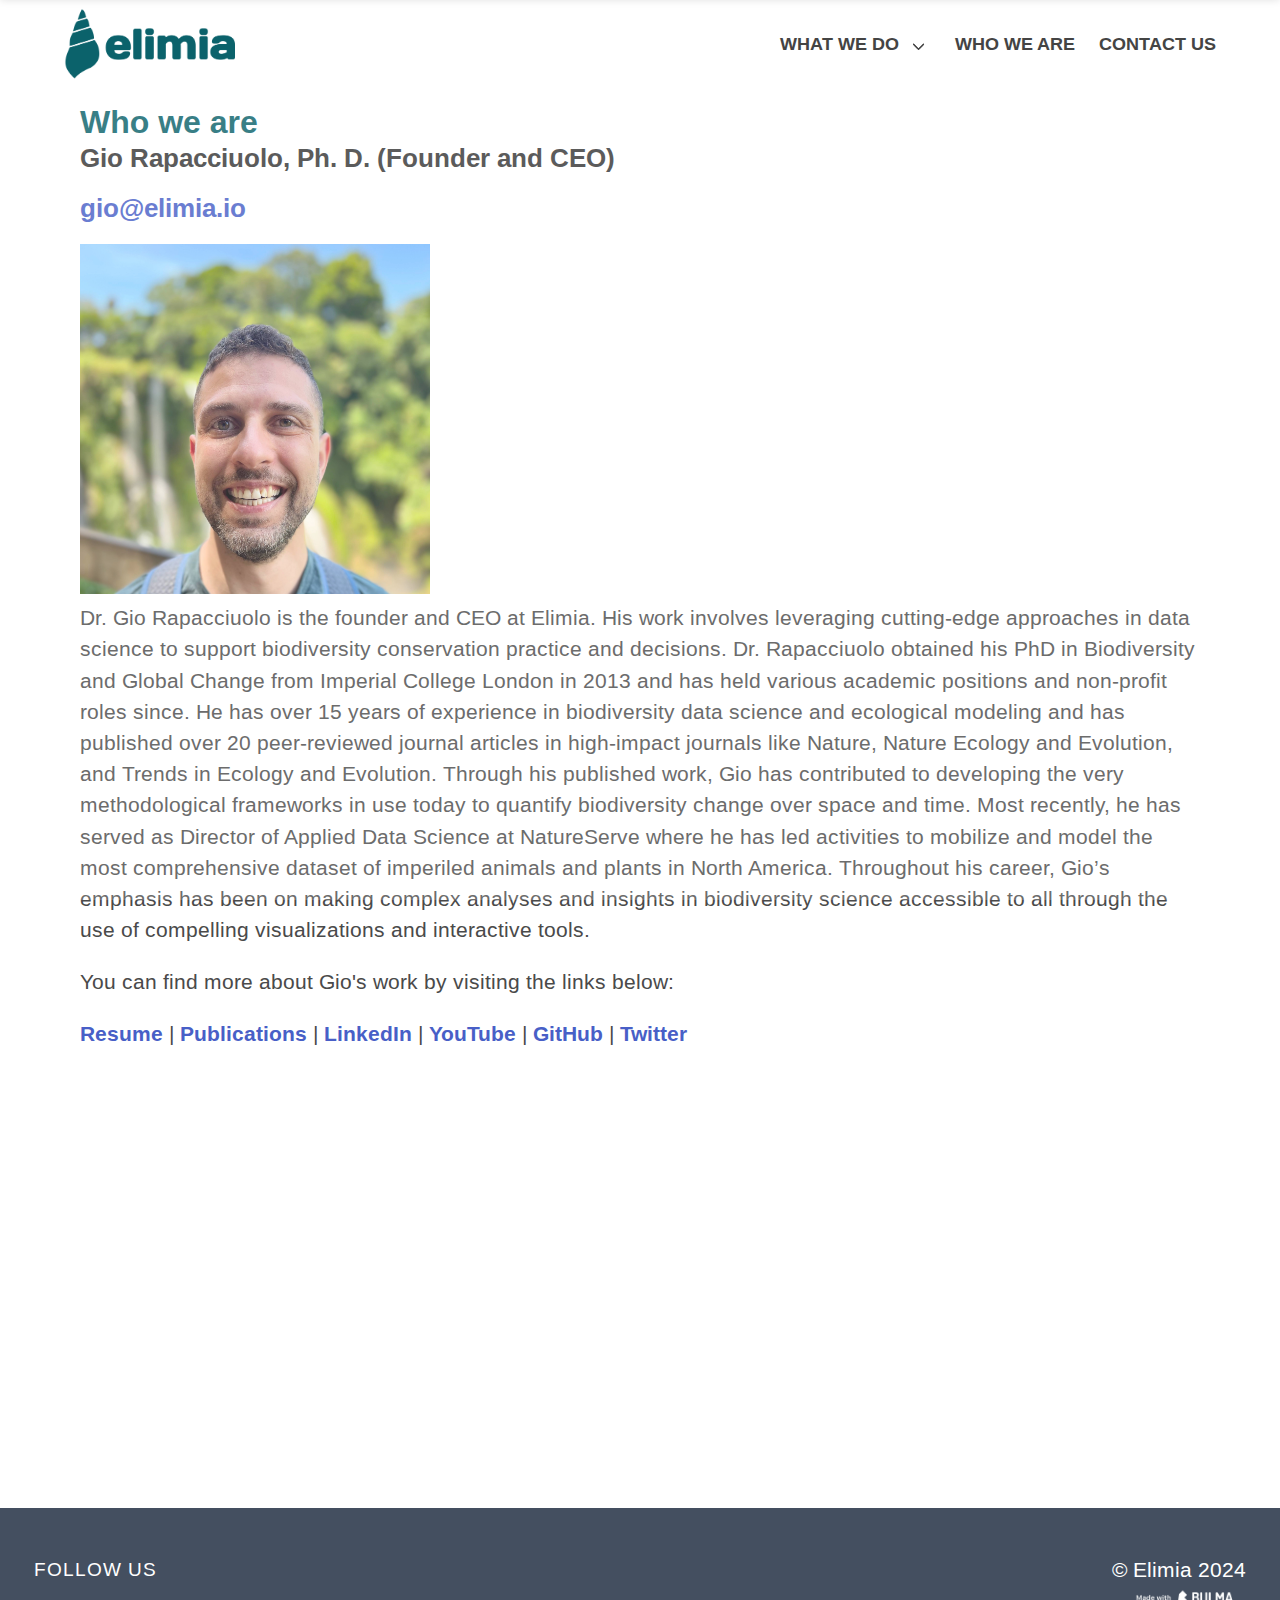
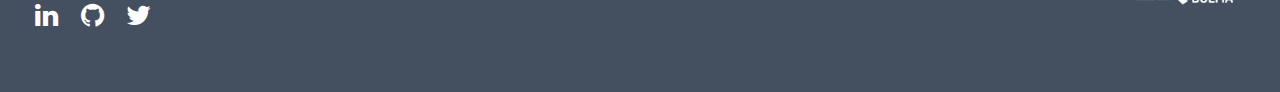
==== commit 8b757381: "Updated styling for mobile" ====
--- a/about/index.html
+++ b/about/index.html
@@ -140,12 +140,9 @@
 
 <section class="section is-medium">
   <div class="container">
-    <div class="columns">
       <div class="column is-centered-tablet-portrait">
         <h1 class="title section-title">Who we are</h1>
         <h5 class="subtitle is-5 is-muted"></h5>
-      </div>
-    </div>
 
     <div class="content">
       <h4 id="gio-rapacciuolo-ph-d-founder-and-ceo">Gio Rapacciuolo, Ph. D. (Founder and CEO)</h4>
@@ -207,6 +204,7 @@
 </div>
 </div>
 </div>
+</div>
 </footer>
 
   
